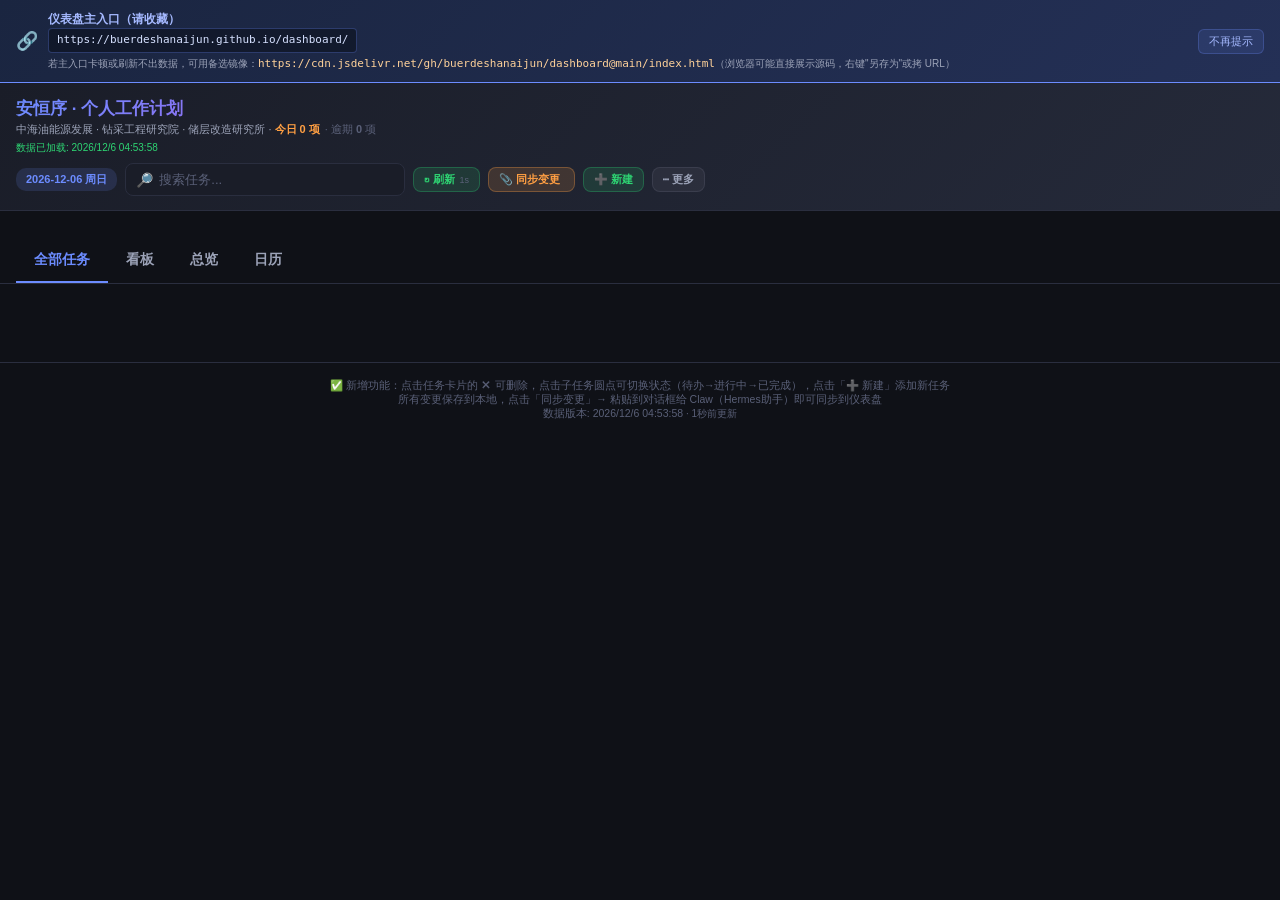
==== index.html @ a1846180 "Dashboard v4: ??????/???/??????????? JSON" ====
<!DOCTYPE html>
<html lang="zh-CN">
<head>
<meta charset="UTF-8">
<meta http-equiv="Cache-Control" content="no-cache, no-store, must-revalidate">
<meta name="viewport" content="width=device-width, initial-scale=1.0, maximum-scale=1.0, user-scalable=no">
<link rel="icon" type="image/svg+xml" href="favicon.svg">
<meta http-equiv="Cache-Control" content="no-cache, no-store, must-revalidate">
<meta http-equiv="Pragma" content="no-cache">
<meta http-equiv="Expires" content="0">
<title>安恒序 · 个人工作计划</title>
<style>
/* Last sync: 2026-09-03 (banner 改友好提示) */

*{margin:0;padding:0;box-sizing:border-box}
body{font-family:-apple-system,BlinkMacSystemFont,"PingFang SC","Microsoft YaHei",sans-serif;background:#0f1117;color:#e8eaf0;min-height:100vh;-webkit-tap-highlight-color:transparent;user-select:none;-webkit-user-select:none}
.hd{background:linear-gradient(135deg,#1a1d28,#252a3a);border-bottom:1px solid #2a2e3f;padding:14px 16px;position:sticky;top:0;z-index:100}
.hd h1{font-size:17px;font-weight:700;background:linear-gradient(135deg,#6c8cff,#a55eea);-webkit-background-clip:text;-webkit-text-fill-color:transparent;background-clip:text}
.hd .sub{font-size:11px;color:#9ca3b8;margin-top:2px}
.hd-badges{display:flex;gap:8px;flex-wrap:wrap;margin-top:8px;align-items:center}
.dbadge{display:inline-block;background:rgba(108,140,255,.15);color:#6c8cff;padding:4px 10px;border-radius:10px;font-size:11px;font-weight:600}
.refresh-btn{display:inline-flex;align-items:center;gap:4px;background:rgba(46,213,115,.13);color:#2ed573;border:1px solid rgba(46,213,115,.28);border-radius:8px;padding:4px 10px;font-size:11px;font-weight:600;cursor:pointer}
.refresh-btn:active{background:rgba(46,213,115,.25)}
.sync-export-btn{display:inline-flex;align-items:center;gap:4px;background:rgba(255,159,67,.15);color:#ff9f43;border:1px solid rgba(255,159,67,.3);border-radius:8px;padding:4px 10px;font-size:11px;font-weight:600;cursor:pointer}
.sync-export-btn:active{background:rgba(255,159,67,.25)}
.sync-export-btn.has-changes{background:rgba(255,77,106,.18);color:#ff4d6a;border-color:rgba(255,77,106,.3);animation:pulse 2s infinite}
.sync-clear-btn{display:inline-flex;align-items:center;gap:4px;background:rgba(120,120,140,.12);color:#9ca3b8;border:1px solid rgba(120,120,140,.2);border-radius:8px;padding:4px 10px;font-size:11px;font-weight:600;cursor:pointer}
.sync-clear-btn:active{background:rgba(120,120,140,.25)}
@keyframes pulse{0%,100%{box-shadow:0 0 0 0 rgba(255,77,106,.4)}50%{box-shadow:0 0 0 6px rgba(255,77,106,0)}}
.stats{display:grid;grid-template-columns:repeat(4,1fr);gap:8px;padding:10px 16px}
.sc{background:#1a1d28;border-radius:10px;padding:10px;border:1px solid #2a2e3f;text-align:center}
.sc .n{font-size:22px;font-weight:800}
.sc .l{font-size:9px;color:#9ca3b8;margin-top:2px;letter-spacing:1px}
.stats-aux{display:grid;grid-template-columns:repeat(3,1fr);gap:8px;padding:0 16px 8px}
.sa-cell{background:#1a1d28;border-radius:10px;padding:8px 6px;border:1px solid #2a2e3f;text-align:center;transition:all .15s}
.sa-cell:hover{border-color:#6c8cff;background:#252a3a}
.sa-cell.active{background:rgba(108,140,255,.15);border-color:#6c8cff}
.sa-num{font-size:18px;font-weight:800;color:#6c8cff;line-height:1.2}
.sa-lab{font-size:9px;color:#9ca3b8;margin-top:2px;letter-spacing:.5px}
.sa-cell.overdue{border-color:rgba(255,77,106,.4)}
.sa-cell.overdue .sa-num{color:#ff4d6a}
.sa-cell.overdue.has-overdue{background:rgba(255,77,106,.08);animation:pulse 2s infinite}
.tabs{display:flex;border-bottom:1px solid #2a2e3f;padding:0 16px}
.tab{padding:12px 18px;font-size:14px;font-weight:600;color:#9ca3b8;cursor:pointer;border-bottom:2px solid transparent;white-space:nowrap;-webkit-tap-highlight-color:rgba(108,140,255,.2)}
.tab.on{color:#6c8cff;border-bottom-color:#6c8cff}
.vw{display:none;padding:10px 16px 40px}
.vw.on{display:block}
.fbar{display:flex;gap:6px;flex-wrap:wrap;margin-bottom:12px}
.fb{padding:5px 12px;border-radius:14px;font-size:11px;font-weight:600;background:#1a1d28;border:1px solid #2a2e3f;color:#9ca3b8;cursor:pointer;-webkit-tap-highlight-color:rgba(108,140,255,.2)}
.fb.on{background:rgba(108,140,255,.2);border-color:#6c8cff;color:#6c8cff}
.kb{display:grid;grid-template-columns:repeat(3,1fr);gap:10px}
.kc{background:rgba(26,29,40,.7);border-radius:10px;padding:10px;min-height:120px}
.kc h3{font-size:11px;font-weight:700;letter-spacing:1px;margin-bottom:8px;padding-bottom:6px;border-bottom:2px solid #2a2e3f}
.kc.td h3{color:#ff9f43;border-color:#ff9f43}
.kc.wt h3{color:#778ca3;border-color:#778ca3}
.kc.dn h3{color:#2ed573;border-color:#2ed573}
.tc{background:#1a1d28;border-radius:8px;padding:11px;margin-bottom:7px;border:1px solid #2a2e3f;cursor:pointer;position:relative;transition:background .15s}
.tc:active{background:#252838}
.tc.dragging{opacity:.4;transform:scale(.98)}
.tc.drag-over-top{border-top:2px solid #6c8cff !important}
.tc.drag-over-bottom{border-bottom:2px solid #6c8cff !important}
.tc[draggable="true"]{cursor:grab}
.tc[draggable="true"]:active{cursor:grabbing}
.tc.done{opacity:.55}
.tc.done .tt{text-decoration:line-through;color:#778ca3}
.tc.local-mod{border-color:rgba(255,159,67,.5);box-shadow:inset 0 0 0 1px rgba(255,159,67,.15)}
.tc-toggle{position:absolute;top:10px;right:10px;width:28px;height:28px;border-radius:50%;border:2px solid #3a3f55;background:transparent;cursor:pointer;display:flex;align-items:center;justify-content:center;transition:all .2s;z-index:5;font-size:14px;color:transparent;padding:0;line-height:1}
.tc-toggle:hover,.tc-toggle:active{transform:scale(1.12);border-color:#2ed573}
.tc-toggle.checked{background:#2ed573;border-color:#2ed573;color:#0f1117;font-weight:700}
.tc-toggle.checked:hover,.tc-toggle.checked:active{background:#ff4d6a;border-color:#ff4d6a;color:#fff}
.tc.done .tc-toggle.checked{background:rgba(46,213,115,.5);border-color:rgba(46,213,115,.5)}
.tt{font-size:13px;font-weight:600;margin-bottom:4px;line-height:1.35;padding-right:34px}
.td2{font-size:10.5px;color:#9ca3b8;line-height:1.4;margin-bottom:6px;overflow:hidden;text-overflow:ellipsis;display:-webkit-box;-webkit-line-clamp:3;-webkit-box-orient:vertical;word-break:break-word}
.td2.trunc{max-height:2.8em;position:relative}
.td2.trunc::after{content:'';position:absolute;bottom:0;right:0;width:50px;height:1.2em;background:linear-gradient(to right,transparent,#1a1d28)}
.tc:hover .td2.trunc::after{background:linear-gradient(to right,transparent,#252838)}
.tc:hover .td2.trunc{-webkit-line-clamp:unset;max-height:none}
.td2 .ds-bullet{display:block;padding-left:12px;position:relative;margin-top:1px}
.td2 .ds-bullet::before{content:'•';position:absolute;left:0;color:#6c8cff}
.mg{display:flex;gap:4px;flex-wrap:wrap;align-items:center}
.bg{display:inline-block;padding:2px 7px;border-radius:4px;font-size:9.5px;font-weight:600}
.bu{background:rgba(255,77,106,.18);color:#ff4d6a}
.bh{background:rgba(255,159,67,.18);color:#ff9f43}
.bm{background:rgba(255,217,61,.18);color:#ffd93d}
.bl{background:rgba(46,213,115,.18);color:#2ed573}
.bc{background:rgba(108,140,255,.13);color:#6c8cff}
.bp{background:rgba(236,100,166,.18);color:#ec64a6}
.bd{background:rgba(255,255,255,.06);color:#9ca3b8}
.blocal{background:rgba(255,159,67,.2);color:#ff9f43;font-size:9px;padding:1px 5px;border-radius:3px;margin-left:2px}
.pb{width:100%;height:4px;background:#2a2e3f;border-radius:2px;margin-top:6px;overflow:hidden}
.pb .pf{height:100%;border-radius:2px;transition:width .3s}
/* Gantt */
.gantt-wrap{overflow-x:auto;overflow-y:auto;max-height:70vh;margin-top:8px}
.gantt-wrap table{border-collapse:collapse;min-width:800px;width:max-content}
.gantt-wrap th,.gantt-wrap td{padding:5px 4px;font-size:10.5px;border:1px solid #1f2333}
.gantt-wrap th{background:#1a1d28;color:#9ca3b8;font-weight:600;position:sticky;top:0;z-index:5}
.gantt-wrap .g-today{background:rgba(255,77,106,.15)!important;color:#ff4d6a}
.gantt-wrap .g-today::after{content:'▼';font-size:8px;margin-left:2px}
.gantt-bar{border-radius:3px;height:18px;min-width:3px;display:inline-block;position:relative}
.gantt-bar.g-done{background:rgba(46,213,115,.6)}
.gantt-bar.g-progress{background:rgba(255,159,67,.6)}
.gantt-bar.g-wait{background:rgba(120,140,160,.35)}
.gantt-bar.g-urgent{background:rgba(255,77,106,.6)}
.gantt-task-name{max-width:140px;overflow:hidden;text-overflow:ellipsis;white-space:nowrap;font-size:10.5px;color:#e8eaf0;font-weight:600}
.gantt-task-name.done{text-decoration:line-through;color:#778ca3}
/* Weekly Summary */
.ws-grid{display:grid;grid-template-columns:repeat(2,1fr);gap:10px;margin-top:8px}
.ws-card{background:#1a1d28;border-radius:10px;padding:14px;border:1px solid #2a2e3f}
.ws-card h3{font-size:12px;font-weight:700;margin-bottom:10px;padding-bottom:6px;border-bottom:2px solid #2a2e3f;display:flex;align-items:center;gap:6px}
.ws-card .ws-icon{font-size:16px}
.ws-card.done h3{color:#2ed573;border-color:#2ed573}
.ws-card.todo h3{color:#ff9f43;border-color:#ff9f43}
.ws-card.wait h3{color:#778ca3;border-color:#778ca3}
.ws-card.urgent h3{color:#ff4d6a;border-color:#ff4d6a}
.ws-item{font-size:11px;color:#c4c9d4;padding:5px 0;border-bottom:1px solid #232738;display:flex;align-items:center;gap:6px}
.ws-item:last-child{border-bottom:none}
.ws-dot{width:7px;height:7px;border-radius:50%;flex-shrink:0}
.ws-num{font-size:28px;font-weight:800;float:right}
.ws-stat-group{display:grid;grid-template-columns:repeat(2,1fr);gap:8px;margin-bottom:10px}
.ws-stat{background:#0f1117;border-radius:8px;padding:10px;text-align:center}
.ws-stat .num{font-size:20px;font-weight:800}
.ws-stat .lab{font-size:9px;color:#9ca3b8;margin-top:2px}
/* Calendar */
.cal-header{display:flex;justify-content:space-between;align-items:center;padding:10px 0}
.cal-header button{background:#1a1d28;border:1px solid #2a2e3f;color:#9ca3b8;border-radius:8px;padding:6px 14px;font-size:12px;cursor:pointer}
.cal-header .cal-month{font-size:15px;font-weight:700}
.cal-grid{display:grid;grid-template-columns:repeat(7,1fr);gap:3px;text-align:center}
.cal-dow{padding:6px 0;font-size:10px;font-weight:700;color:#9ca3b8}
.cal-day{background:#1a1d28;border-radius:8px;padding:4px 2px;min-height:56px;cursor:pointer;border:1px solid #2a2e3f;font-size:11px;transition:background .15s;position:relative}
.cal-day:hover{background:#252a3a}
.cal-day.today{border-color:#ff4d6a;background:rgba(255,77,106,.08)}
.cal-day.today .cal-dnum{color:#ff4d6a;font-weight:800}
.cal-day.other{opacity:.35}
.cal-dnum{font-size:11px;font-weight:600;margin-bottom:3px}
.cal-dots{display:flex;gap:2px;flex-wrap:wrap;justify-content:center}
.cal-dot{width:6px;height:6px;border-radius:50%}
.cal-dot.done-bg{background:#2ed573}
.cal-dot.todo-bg{background:#ff9f43}
.cal-dot.wait-bg{background:#778ca3}
.cal-day-pop{display:none;position:absolute;bottom:calc(100% + 6px);left:50%;transform:translateX(-50%);background:#1a1d28;border:1px solid #2a2e3f;border-radius:8px;padding:6px 8px;z-index:50;min-width:150px;max-width:220px;font-size:10px;text-align:left;box-shadow:0 4px 16px rgba(0,0,0,.5);white-space:nowrap;pointer-events:none}
.cal-day:hover .cal-day-pop{display:block}
.cal-day-pop .cp-item{padding:3px 0;border-bottom:1px solid #232738;display:flex;gap:4px;align-items:center}
.cal-day-pop .cp-item:last-child{border-bottom:none}
.cal-day-pop .cp-status{font-size:9px;padding:1px 4px;border-radius:3px;font-weight:600}
.cal-day-pop .cp-status.done-c{color:#2ed573;background:rgba(46,213,115,.15)}
.cal-day-pop .cp-status.todo-c{color:#ff9f43;background:rgba(255,159,67,.15)}
.cal-day-pop .cp-status.wait-c{color:#778ca3;background:rgba(120,140,160,.15)}
.tl{position:relative;padding-left:24px}
.tl::before{content:'';position:absolute;left:8px;top:0;bottom:0;width:2.5px;background:#2a2e3f;border-radius:2px}
.tg{margin-bottom:18px}
.tldate{font-size:13px;font-weight:700;margin-bottom:8px;position:relative}
.tldate::before{content:'';position:absolute;left:-19px;top:50%;width:10px;height:10px;border-radius:50%;background:#6c8cff;transform:translateY(-50%);border:3px solid #0f1117}
.tldate.today::before{background:#ff4d6a;box-shadow:0 0 8px rgba(255,77,106,.5)}
.tldate.today{color:#ff4d6a}
.tldate.past::before{background:#2ed573}
.tldate.past{color:#2ed573}
.mo{display:none;position:fixed;top:0;left:0;right:0;bottom:0;background:rgba(0,0,0,.65);z-index:200;align-items:center;justify-content:center;padding:16px}
.mo.show{display:flex}
.md{background:#1a1d28;border-radius:14px;padding:20px;max-width:440px;width:100%;border:1px solid #2a2e3f;max-height:85vh;overflow-y:auto}
.md h2{font-size:17px;margin-bottom:12px;line-height:1.4}
.fl{margin-bottom:14px}
.fl label{display:block;font-size:10px;color:#9ca3b8;margin-bottom:4px;text-transform:uppercase;letter-spacing:1.5px;font-weight:700}
.fl .vl{font-size:14px;line-height:1.55}
.empty{color:#5a6078;font-size:12px;text-align:center;padding:24px 12px}
.ft{text-align:center;padding:16px;color:#5a6078;font-size:10.5px;border-top:1px solid #2a2e3f;margin-top:16px}
.toast{position:fixed;bottom:24px;left:50%;transform:translateX(-50%) translateY(70px);background:#1a1d28;color:#e8eaf0;padding:10px 24px;border-radius:10px;font-size:14px;font-weight:600;z-index:300;opacity:0;transition:all .3s;white-space:nowrap;border:1px solid #2a2e3f}
.toast.show{transform:translateX(-50%) translateY(0);opacity:1}
.sync-badge{font-size:10px;color:#778ca3;margin-top:4px}
.sync-badge.ok{color:#2ed573}
.sync-badge.err{color:#ff4d6a}
/* Reminder chips in sub line */
.rem-today{color:#ff9f43;font-weight:600}
.rem-overdue{color:#5a6078;margin-left:2px}
.rem-overdue.has-overdue{color:#ff4d6a;font-weight:700;animation:pulse 2s infinite}
.search-wrap{display:flex;align-items:center;gap:6px;background:#1a1d28;border:1px solid #2a2e3f;border-radius:8px;padding:2px 10px;flex:1;min-width:120px;max-width:280px;transition:border-color .2s}
.search-wrap:focus-within{border-color:#6c8cff}
.search-wrap .sicon{color:#5a6078;font-size:14px;pointer-events:none}
.search-wrap input{background:transparent;border:none;color:#e8eaf0;font-size:13px;padding:6px 0;outline:none;width:100%;font-family:inherit}
.search-wrap input::placeholder{color:#5a6078}
.search-clear{display:none;background:none;border:none;color:#5a6078;cursor:pointer;font-size:14px;padding:2px 2px}
.search-clear.show{display:block}
.search-empty{color:#5a6078;font-size:13px;text-align:center;padding:32px 12px}
.notif-badge{position:relative;display:inline-flex;align-items:center;gap:4px;background:rgba(108,140,255,.12);color:#6c8cff;border:1px solid rgba(108,140,255,.25);border-radius:8px;padding:4px 10px;font-size:11px;font-weight:600;cursor:pointer}
.notif-badge.enabled{background:rgba(46,213,115,.13);color:#2ed573;border-color:rgba(46,213,115,.28)}
.notif-badge:active{transform:scale(.95)}
.chart-wrap{background:#1a1d28;border-radius:10px;padding:14px;border:1px solid #2a2e3f;margin-bottom:10px;position:relative;min-height:200px}
.chart-wrap h3{font-size:12px;font-weight:700;margin-bottom:10px;color:#6c8cff}
.loading{text-align:center;padding:60px 20px;color:#9ca3b8;font-size:14px}
@keyframes spin{0%{transform:rotate(0deg)}100%{transform:rotate(360deg)}}
.spinner{display:inline-block;width:24px;height:24px;border:3px solid #2a2e3f;border-top-color:#6c8cff;border-radius:50%;animation:spin .8s linear infinite;margin-bottom:12px}
/* Subtask expand/collapse */
.st-toggle{display:inline-flex;align-items:center;gap:4px;font-size:10px;color:#5a6078;cursor:pointer;padding:3px 8px 3px 4px;border-radius:4px;margin-top:0;background:rgba(120,120,140,.08);border:none;font-family:inherit;transition:all .15s}
.st-toggle:hover{background:rgba(120,120,140,.18);color:#9ca3b8}
.st-toggle .arr{display:inline-block;transition:transform .2s;font-size:8px;margin-right:2px}
.st-toggle.open .arr{transform:rotate(90deg)}
.st-toggle .scnt{font-size:9px;color:#5a6078}
.st-wrap{display:none;margin-top:8px;padding-top:6px;border-top:1px dashed #2a2e3f}
.st-wrap.open{display:block}
.st-item{display:flex;align-items:center;gap:6px;padding:4px 4px;font-size:11px;color:#c4c9d4;border-radius:4px}
.st-item:hover{background:rgba(255,255,255,.03)}
.st-item.done{color:#778ca3;text-decoration:line-through}
.st-dot{width:8px;height:8px;border-radius:50%;flex-shrink:0}
.st-dot.done{background:#2ed573}
.st-dot.progress{background:#ff9f43}
.st-dot.todo{background:#3a3f55;border:1.5px solid #5a6078}
.st-date{font-size:9px;color:#5a6078;margin-left:auto;white-space:nowrap}
.fl label .arr{display:inline-block;transition:transform .2s;margin-right:3px}
@media(max-width:768px){.stats{grid-template-columns:repeat(2,1fr)}.kb{grid-template-columns:1fr}.hd h1{font-size:15px}.md{padding:16px}.kc{min-height:80px}}

/* ===== LIGHT THEME OVERRIDES ===== */
body[data-theme="light"]{background:#f5f6fa;color:#1a1d28}
body[data-theme="light"] .hd{background:linear-gradient(135deg,#ffffff,#f0f2f8);border-bottom-color:#d8dce6}
body[data-theme="light"] .hd .sub{color:#5a6078}
body[data-theme="light"] .hd h1{background:linear-gradient(135deg,#4a6cdf,#7a4ed1);-webkit-background-clip:text;background-clip:text}
body[data-theme="light"] .stats .sc,
body[data-theme="light"] .stats-aux .sa-cell,
body[data-theme="light"] .tc,
body[data-theme="light"] .kc,
body[data-theme="light"] .ov-card,
body[data-theme="light"] .chart-wrap,
body[data-theme="light"] .dbadge{background:#ffffff;border-color:#d8dce6;color:#1a1d28}
body[data-theme="light"] .sc .l,
body[data-theme="light"] .sa-lab{color:#5a6078}
body[data-theme="light"] .tc .tt{color:#1a1d28}
body[data-theme="light"] .tc .td2{color:#5a6078}
body[data-theme="light"] .tc:hover{background:#f0f2f8}
body[data-theme="light"] .tab{color:#5a6078}
body[data-theme="light"] .tab.on{color:#4a6cdf;border-bottom-color:#4a6cdf}
body[data-theme="light"] .fbar .fb{background:#ffffff;border-color:#d8dce6;color:#5a6078}
body[data-theme="light"] .fbar .fb.on{background:rgba(74,108,223,.15);border-color:#4a6cdf;color:#4a6cdf}
body[data-theme="light"] .search-wrap{background:#ffffff;border-color:#d8dce6}
body[data-theme="light"] .search-wrap input{color:#1a1d28}
body[data-theme="light"] .refresh-btn{background:rgba(46,213,115,.1);color:#1d8c4a;border-color:rgba(46,213,115,.4)}
body[data-theme="light"] .sync-export-btn{background:rgba(255,159,67,.15);color:#c47820;border-color:rgba(255,159,67,.4)}
body[data-theme="light"] .add-btn{background:rgba(46,213,115,.18);color:#1d8c4a;border-color:rgba(46,213,115,.5)}
body[data-theme="light"] .more-btn{background:#ffffff;border-color:#d8dce6;color:#5a6078}
body[data-theme="light"] .more-menu{background:#ffffff;border-color:#d8dce6;box-shadow:0 4px 16px rgba(0,0,0,.15)}
body[data-theme="light"] .more-item{color:#1a1d28}
body[data-theme="light"] .more-item:hover{background:rgba(74,108,223,.12);color:#4a6cdf}
body[data-theme="light"] #importTA{background:#ffffff;border-color:#d8dce6;color:#1a1d28}
body[data-theme="light"] .fl input,
body[data-theme="light"] .fl textarea,
body[data-theme="light"] .fl select{background:#ffffff;border-color:#d8dce6;color:#1a1d28}
body[data-theme="light"] .md{background:#ffffff;border-color:#d8dce6;color:#1a1d28}
body[data-theme="light"] .toast{background:#ffffff;border-color:#d8dce6;color:#1a1d28;box-shadow:0 4px 16px rgba(0,0,0,.2)}
body[data-theme="light"] .ft{color:#5a6078;border-top-color:#d8dce6}

/* ===== NEW FEATURES ===== */
.tc.overdue{border-color:rgba(255,77,106,.5)!important;box-shadow:0 0 0 1px rgba(255,77,106,.25),inset 0 0 0 1px rgba(255,77,106,.08)!important}
.tc.overdue .tt::after{content:' ⚠️';font-size:9px;color:#ff4d6a;font-weight:400;margin-left:4px}
.card-update{font-size:9.5px;color:#6c8cff;margin-top:4px;padding:3px 6px;background:rgba(108,140,255,.08);border-radius:4px;display:flex;align-items:center;gap:4px;line-height:1.35}
.ud-tag{font-size:8px;padding:1px 5px;border-radius:3px;font-weight:700;white-space:nowrap;flex-shrink:0}
.ud-tag.plan{background:rgba(108,140,255,.2);color:#6c8cff}
.ud-tag.done{background:rgba(46,213,115,.2);color:#2ed573}
.ud-tag.travel{background:rgba(255,159,67,.2);color:#ff9f43}
.ud-tag.meeting{background:rgba(165,94,234,.2);color:#a55eea}
.ud-tag.lab{background:rgba(0,206,209,.2);color:#00ced1}
.ud-tag.progress{background:rgba(255,217,61,.2);color:#ffd93d}
.ud-tag.cancel{background:rgba(255,77,106,.2);color:#ff4d6a}
.ud-tag.update{background:rgba(120,140,160,.2);color:#9ca3b8}
.card-update .ud-date{color:#9ca3b8;font-size:8.5px;white-space:nowrap;flex-shrink:0}
/* Add task modal */
.add-btn{display:inline-flex;align-items:center;gap:4px;background:rgba(46,213,115,.13);color:#2ed573;border:1px solid rgba(46,213,115,.28);border-radius:8px;padding:4px 10px;font-size:11px;font-weight:600;cursor:pointer}
.add-btn:active{background:rgba(46,213,115,.25)}
/* More menu */
.more-wrap{position:relative}
.more-btn{display:inline-flex;align-items:center;gap:4px;background:rgba(120,120,140,.12);color:#9ca3b8;border:1px solid rgba(120,120,140,.2);border-radius:8px;padding:4px 10px;font-size:11px;font-weight:600;cursor:pointer}
.more-btn:active{background:rgba(120,120,140,.25)}
.more-menu{position:absolute;top:calc(100% + 6px);right:0;background:#1a1d28;border:1px solid #2a2e3f;border-radius:8px;min-width:160px;box-shadow:0 4px 16px rgba(0,0,0,.5);z-index:200;padding:4px 0}
.more-item{padding:8px 14px;font-size:12px;color:#e8eaf0;cursor:pointer;display:flex;align-items:center;gap:6px}
.more-item:hover{background:rgba(108,140,255,.15);color:#6c8cff}
.fl input,.fl textarea,.fl select{width:100%;padding:8px 10px;background:#0f1117;border:1px solid #2a2e3f;border-radius:8px;color:#e8eaf0;font-size:13px;font-family:inherit;outline:none;transition:border-color .2s}
.fl input:focus,.fl textarea:focus,.fl select:focus{border-color:#6c8cff}
.fl textarea{resize:vertical;min-height:60px}
.fl select option{background:#1a1d28;color:#e8eaf0}
.fl .form-row{display:flex;gap:10px;flex-wrap:wrap}
.fl .form-row > div{flex:1;min-width:100px}
.form-actions{display:flex;gap:10px;margin-top:16px}
.form-actions button{flex:1;padding:10px;border-radius:8px;font-size:13px;font-weight:700;cursor:pointer;border:none;font-family:inherit}
.form-actions .btn-primary{background:#2ed573;color:#0f1117}
.form-actions .btn-cancel{background:#3a3f55;color:#9ca3b8}
.form-actions .btn-primary:active{background:#26b863}
/* Delete button on cards */
.tc-del{position:absolute;top:10px;right:42px;width:24px;height:24px;border-radius:50%;background:transparent;border:none;color:#5a6078;cursor:pointer;font-size:12px;display:flex;align-items:center;justify-content:center;transition:all .15s;z-index:5;line-height:1;padding:0;opacity:0}
.tc:hover .tc-del{opacity:1}
.tc-del:hover{background:rgba(255,77,106,.2);color:#ff4d6a}
/* Subtask clickable */
.st-item{cursor:pointer}
.st-item:active{background:rgba(255,255,255,.06)!important}
.card-ts{font-size:8.5px;color:#5a6078;margin-top:3px;text-align:right}
.hl{background:rgba(255,217,61,.35);color:#ffd93d;border-radius:2px;padding:0 1px}
.ov-grid{display:grid;grid-template-columns:repeat(2,1fr);gap:10px;margin-top:8px}
.ov-card{background:#1a1d28;border-radius:10px;padding:14px;border:1px solid #2a2e3f}
.ov-card h3{font-size:13px;font-weight:700;margin-bottom:8px;color:#e8eaf0;display:flex;align-items:center;gap:6px}
.ov-card .ov-num{font-size:24px;font-weight:800}
.ov-card .ov-progress{height:6px;background:#2a2e3f;border-radius:3px;margin:6px 0;overflow:hidden}
.ov-card .ov-progress .ov-bar{height:100%;border-radius:3px;transition:width .5s}
.ov-stat-row{display:flex;justify-content:space-between;padding:3px 0;font-size:11px;color:#c4c9d4}
.ov-stat-row .ov-label{color:#9ca3b8}
/* Tree view */
#treeBox{background:#151720;border-radius:10px;margin-top:4px;padding:10px 4px;overflow:auto;max-height:75vh}
.tn-cat{margin-bottom:8px;border:1px solid #2a2e3f;border-radius:8px;overflow:hidden}
.tn-cat-h{padding:8px 10px;background:#1a1d28;cursor:pointer;display:flex;align-items:center;gap:6px;font-size:13px;font-weight:600;border-bottom:1px solid #2a2e3f;user-select:none}
.tn-cat-h:hover{background:#1f2333}
.tn-arr{font-size:8px;transition:transform .2s;color:#6c8cff}
.tn-arr.tn-open{transform:rotate(0deg)}
.tn-stat{font-size:10px;color:#9ca3b8;font-weight:400;margin-left:auto}
.tn-bar{width:60px;height:4px;background:#2a2e3f;border-radius:2px;overflow:hidden;margin-left:6px}
.tn-fill{height:100%;border-radius:2px;display:block}
.tn-body{padding:4px 8px 8px}
.tn-grp{margin-bottom:6px}
.tn-grp-h{font-size:11px;font-weight:700;color:#6c8cff;padding:5px 4px;display:flex;align-items:center;gap:4px}
.tn-grp-cnt{font-size:9px;color:#5a6078;font-weight:400;background:rgba(108,140,255,.1);padding:1px 6px;border-radius:6px}
.tn-task{padding:5px 8px;display:flex;align-items:center;gap:6px;border-radius:6px;cursor:pointer;font-size:12px;transition:background .1s;border:1px solid transparent;margin-bottom:2px}
.tn-task:hover{background:rgba(108,140,255,.08);border-color:rgba(108,140,255,.2)}
.tn-task.tn-done{opacity:.5}
.tn-task.tn-overdue{border-color:rgba(255,77,106,.3)!important;background:rgba(255,77,106,.05)}
.tn-task.tn-local{border-color:rgba(255,159,67,.3)}
.tn-sicon{font-size:12px;flex-shrink:0}
.tn-picon{font-size:10px;flex-shrink:0}
.tn-name{flex:1;overflow:hidden;text-overflow:ellipsis;white-space:nowrap}
.tn-pg{font-size:10px;color:#5a6078;flex-shrink:0}
.tn-st{padding:2px 8px 2px 28px;display:flex;align-items:center;gap:6px;font-size:11px;color:#9ca3b8}
.tn-st.tn-done{color:#5a6078;text-decoration:line-through}
.tn-upd{font-size:9px;color:#5a6078;padding:2px 8px 2px 28px}

.batch-btn.cancel{background:rgba(120,120,140,.12);color:#9ca3b8}
.tc-select{position:absolute;top:8px;left:8px;width:18px;height:18px;border-radius:4px;border:2px solid #3a3f55;background:transparent;cursor:pointer;z-index:6;display:none;align-items:center;justify-content:center;font-size:11px;color:transparent;transition:all .15s}
.batch-bar{display:none;align-items:center;gap:8px;padding:6px 12px;background:rgba(108,140,255,.1);border:1px solid rgba(108,140,255,.2);border-radius:8px;margin-bottom:8px}
.batch-bar.show{display:flex;flex-wrap:wrap}
.batch-bar .batch-count{font-size:12px;font-weight:600;color:#6c8cff}
.batch-btn{padding:4px 12px;border-radius:6px;font-size:11px;font-weight:600;cursor:pointer;border:none;font-family:inherit;transition:all .15s}
.batch-btn.done{background:rgba(46,213,115,.18);color:#2ed573}
.batch-btn.del{background:rgba(255,77,106,.18);color:#ff4d6a}
.batch-btn.cancel{background:rgba(120,120,140,.12);color:#9ca3b8}
.tc-select{position:absolute;top:8px;left:8px;width:18px;height:18px;border-radius:4px;border:2px solid #3a3f55;background:transparent;cursor:pointer;z-index:6;display:none;align-items:center;justify-content:center;font-size:11px;color:transparent;transition:all .15s}
.tc-select.checked{background:#6c8cff;border-color:#6c8cff;color:#fff}
body.batch-mode .tc-select{display:flex}
body.batch-mode .tc{position:relative;padding-left:32px}
body.batch-mode .tc-toggle{right:6px}
body.batch-mode .tt{padding-right:30px}
@media(max-width:768px){.ov-grid{grid-template-columns:1fr}}
@media(max-width:480px){.stats{grid-template-columns:repeat(2,1fr)}.kb{grid-template-columns:1fr}.stats-aux{grid-template-columns:repeat(3,1fr)}.sa-num{font-size:15px}}

/* === 入口信息 banner (2026-09-03) === */
.entry-banner{background:linear-gradient(135deg,#1a2540,#243056);border-bottom:1px solid #6c8cff;padding:10px 16px;display:flex;align-items:center;gap:10px;flex-wrap:wrap;font-size:12px}
.entry-banner.hidden{display:none}
.entry-banner .eb-icon{font-size:18px;line-height:1;flex-shrink:0}
.entry-banner .eb-text{flex:1;min-width:240px;color:#cdd6f4;line-height:1.5}
.entry-banner .eb-text b{color:#a5b9ff;font-weight:700}
.entry-banner .eb-text code{background:rgba(0,0,0,.35);color:#d6e1ff;padding:3px 8px;border-radius:4px;font-family:ui-monospace,"Cascadia Code","Consolas",monospace;font-size:11px;display:inline-block;word-break:break-all;cursor:pointer;border:1px solid rgba(108,140,255,.3)}
.entry-banner .eb-text code:hover{background:rgba(108,140,255,.18);border-color:#6c8cff}
.entry-banner .eb-text code:active{background:rgba(108,140,255,.3)}
.entry-banner .eb-text .eb-hint{font-size:10px;color:#9ca3b8;margin-top:3px;display:block}
.entry-banner .eb-close{background:rgba(108,140,255,.12);border:1px solid rgba(108,140,255,.25);color:#a5b9ff;border-radius:6px;padding:4px 10px;font-size:11px;cursor:pointer;flex-shrink:0}
.entry-banner .eb-close:hover{background:rgba(108,140,255,.22)}
.entry-banner .eb-toast{font-size:10px;color:#2ed573;margin-left:6px;opacity:0;transition:opacity .3s}
.entry-banner .eb-toast.show{opacity:1}
</style>
</head>
<body>

<div class="entry-banner" id="entryBanner">
  <span class="eb-icon">🔗</span>
  <div class="eb-text">
    <b>仪表盘主入口（请收藏）</b>
    <br><code id="entryUrl" onclick="copyEntryUrl()">https://buerdeshanaijun.github.io/dashboard/</code>
    <span class="eb-toast" id="entryToast">已复制 ✓</span>
    <span class="eb-hint">若主入口卡顿或刷新不出数据，可用备选镜像：<code style="background:transparent;border:0;padding:0;color:#ffd29a;cursor:pointer" onclick="copyAltUrl()">https://cdn.jsdelivr.net/gh/buerdeshanaijun/dashboard@main/index.html</code>（浏览器可能直接展示源码，右键"另存为"或拷 URL）</span>
  </div>
  <button class="eb-close" onclick="closeEntryBanner()">不再提示</button>
</div>

<div class="hd">
  <div style="display:flex;justify-content:space-between;align-items:start">
    <div>
      <h1>安恒序 &middot; 个人工作计划</h1>
      <div class="sub">中海油能源发展 &middot; 钻采工程研究院 &middot; 储层改造研究所 &middot; <span class="rem-today">今日 <b id="remToday">0</b> 项</span><span class="rem-overdue" id="remOverdueWrap"> &middot; 逾期 <b id="remOverdue">0</b> 项</span></div>
      <div class="sync-badge" id="syncStatus">加载中...</div>
    </div>
  </div>
  <div class="hd-badges">
    <span class="dbadge" id="todayBadge"></span>
    <div class="search-wrap">
      <span class="sicon">&#128270;</span>
      <input type="text" id="searchInput" placeholder="搜索任务..." oninput="onSearch(this.value)" autocomplete="off">
      <button class="search-clear" id="searchClear" onclick="clearSearch()">&#10005;</button>
    </div>
    <span class="refresh-btn" onclick="refreshData()">&#8635; 刷新 <span id="refreshTimer" style="font-size:9px;color:#5a6078;font-weight:400"></span></span>
    <span class="sync-export-btn" id="syncBtn" onclick="exportChanges()" title="导出本地修改，粘贴给Claw同步">&#128206; 同步变更 <span id="syncCount"></span></span>
    <span class="add-btn" onclick="showAddTaskMo()">&#10133; 新建</span>
    <div class="more-wrap">
      <span class="more-btn" id="moreBtn" onclick="toggleMoreMenu()">&#8943; 更多</span>
      <div class="more-menu" id="moreMenu" style="display:none">
        <div class="more-item" onclick="toggleTheme()">&#127769; 切换主题</div>
        <div class="more-item" id="clearBtn2" onclick="clearLocalChanges()" style="display:none">&#10005; 清除本地修改</div>
        <div class="more-item" onclick="toggleBatchMode()">&#128203; 批量操作</div>
        <div class="more-item" onclick="requestNotify()">&#128276; 开启通知</div>
        <div class="more-item" onclick="exportCSV()">&#128229; 导出 CSV</div>
        <div class="more-item" onclick="importJSONPrompt()">&#128228; 导入 JSON 同步</div>
        <div class="more-item" onclick="showReport('week')">&#128202; 周报</div>
        <div class="more-item" onclick="showReport('month')">&#128202; 月报</div>
      </div>
    </div>
  </div>
</div>

<div class="stats" id="stats"></div>
<div class="stats-aux" id="statsAux"></div>

<div class="tabs" id="tabsBar">
  <div class="tab on" onclick="switchTab('all',this)">全部任务</div>
  <div class="tab" onclick="switchTab('kanban',this)">看板</div>
  <div class="tab" onclick="switchTab('overview',this)">总览</div>
  <div class="tab" onclick="switchTab('calendar',this)">日历</div>
</div>

<div id="loadingArea" style="padding:40px 16px;text-align:center">
  <div class="spinner"></div>
  <div style="color:#9ca3b8;font-size:13px">正在加载数据...</div>
</div>

<div class="vw" id="v-kanban" style="display:none">
  <div class="fbar" id="fk"></div>
  <div class="batch-bar" id="batchBar">
    <span class="batch-count" id="batchCount">已选 0 项</span>
    <button class="batch-btn done" onclick="batchMarkDone()">标记完成</button>
    <button class="batch-btn del" onclick="batchMarkDelete()">删除</button>
    <button class="batch-btn cancel" onclick="toggleBatchMode()">退出批量</button>
  </div>
  <div class="kb">
    <div class="kc td"><h3>待办</h3><div id="kb-todo"></div></div>
    <div class="kc wt"><h3>等待中</h3><div id="kb-wait"></div></div>
    <div class="kc dn" id="kb-done-col" style="cursor:pointer" onclick="switchTabByName('done')"><h3>已完成</h3><div id="kb-done-summary"></div></div>
  </div>
</div>

<div class="vw" id="v-timeline" style="display:none">
  <div class="fbar" id="ft"></div>
  <div class="tl" id="tlbox"></div>
</div>

<div class="vw" id="v-all" style="display:none">
  <div class="fbar" id="fa"></div>
  <div id="allbox"></div>
</div>

<div class="vw" id="v-gantt" style="display:none">
  <div class="fbar" id="fg"></div>
  <div id="ganttBox" style="padding:0 4px"></div>
</div>

<div class="vw" id="v-weekly" style="display:none">
  <div id="weeklyBox" style="padding:0 4px"></div>
</div>

<div class="vw" id="v-calendar" style="display:none">
  <div id="calBox" style="padding:0 4px"></div>
</div>
<div class="vw" id="v-tree" style="display:none">
  <div id="treeBox"></div>
</div>
<div class="mo" id="treeEditMo" onclick="if(event.target===this)closeTreeEdit()"><div class="md" id="treeEditMd" onclick="event.stopPropagation()">
  <h2 id="treeEditTitle">编辑任务</h2>
  <div class="fl"><div class="form-row">
    <div><label>分组</label><select id="te-g"></select></div>
    <div><label>优先级</label><select id="te-p"><option value="紧急">紧急</option><option value="高">高</option><option value="中" selected>中</option><option value="低">低</option></select></div>
    <div><label>状态</label><select id="te-s"><option value="待办">待办</option><option value="进行中">进行中</option><option value="等待">等待</option><option value="已完成">已完成</option></select></div>
  </div></div>
  <div class="form-actions">
    <button class="btn-primary" id="treeEditSaveBtn" onclick="treeEditSave()">✓ 确认修改</button>
    <button class="btn-cancel" onclick="closeTreeEdit()">取消</button>
  </div>
</div></div>


<div class="vw" id="v-overview" style="display:none">
  <div id="overviewBox" style="padding:0 4px"></div>
</div>

<div class="vw" id="v-done" style="display:none">
  <div class="fbar" id="fd"></div>
  <div style="display:flex;justify-content:space-between;align-items:center;margin-bottom:10px">
    <div style="font-size:12px;color:#9ca3b8" id="doneStats"></div>
    <div style="display:flex;gap:6px">
      <span class="fb on" id="doneSortDate" onclick="sortDone('date')" style="font-size:10px">按日期 &#9660;</span>
      <span class="fb" id="doneSortCat" onclick="sortDone('cat')" style="font-size:10px">按类别</span>
    </div>
  </div>
  <div id="donebox"></div>
</div>

<div class="mo" id="detailMo" onclick="if(event.target===this)closeMo()"><div class="md" id="detailMd" onclick="event.stopPropagation()"></div></div>
<div class="mo" id="addTaskMo" onclick="if(event.target===this)closeAddMo()"><div class="md" id="addTaskMd" onclick="event.stopPropagation()">
  <h2>&#10133; 新建任务</h2>
  <div class="fl"><label>任务标题 *</label><input type="text" id="at-title" placeholder="输入任务名称" autocomplete="off"></div>
  <div class="fl"><label>详细描述</label><textarea id="at-ds" placeholder="输入任务描述"></textarea></div>
  <div class="fl"><div class="form-row">
    <div><label>优先级</label><select id="at-p"><option value="高">高</option><option value="中" selected>中</option><option value="低">低</option><option value="紧急">紧急</option></select></div>
    <div><label>状态</label><select id="at-s"><option value="待办" selected>待办</option><option value="进行中">进行中</option></select></div>
    <div><label>截止日期</label><input type="date" id="at-d"></div>
  </div></div>
  <div class="fl"><div class="form-row">
    <div><label>分组</label><select id="at-g"><option value="">无</option></select></div>
    <div><label>类别</label><select id="at-c"><option value="">选择类别</option></select></div>
  </div></div>
  <div class="form-actions">
    <button class="btn-primary" onclick="submitAddTask()">&#10133; 创建</button>
    <button class="btn-cancel" onclick="closeAddMo()">取消</button>
  </div>
</div></div>
<div class="toast" id="toast"></div>

<div class="ft">
  ✅ 新增功能：点击任务卡片的 ✕ 可删除，点击子任务圆点可切换状态（待办→进行中→已完成），点击「➕ 新建」添加新任务<br>
  所有变更保存到本地，点击「同步变更」→ 粘贴到对话框给 Claw（Hermes助手）即可同步到仪表盘<br>
  <span id="updateTime"></span> <span id="deployStatus" style="font-size:10px;color:#5a6078"></span> <span id="dataAge" style="font-size:10px;color:#5a6078"></span>
</div>

<div class="mo" id="importMo" onclick="if(event.target===this)document.getElementById('importMo').classList.remove('show')"><div class="md" onclick="event.stopPropagation()" style="max-width:520px">
  <h2>&#128229; 导入 JSON 同步</h2>
  <div class="fl"><label>粘贴 Claw 同步的 JSON（支持 {changes, newTasks} 或纯数组格式）</label>
    <textarea id="importTA" style="min-height:200px;font-family:Menlo,Consolas,monospace;font-size:11px" placeholder='{"changes":{"123":{"s":"已完成","pg":100}},"newTasks":[]}'></textarea>
  </div>
  <div class="form-actions">
    <button class="btn-primary" onclick="importJSONExec()">&#128229; 导入</button>
    <button class="btn-cancel" onclick="document.getElementById('importMo').classList.remove('show')">取消</button>
  </div>
</div></div>

<div class="mo" id="reportMo" onclick="if(event.target===this)document.getElementById('reportMo').classList.remove('show')"><div class="md" id="reportContent" onclick="event.stopPropagation()" style="max-width:640px;max-height:80vh;overflow-y:auto">
</div></div>

<script>
/* Last sync: 2026-09-03 (banner 改友好提示) */

// ===== ENTRY BANNER =====
(function(){
  try {
    if (localStorage.getItem('entryBannerDismissed_2026_09_03_v2') === '1') {
      var el = document.getElementById('entryBanner');
      if (el) el.classList.add('hidden');
    }
  } catch(e){}
})();
function closeEntryBanner(){
  try { localStorage.setItem('entryBannerDismissed_2026_09_03_v2','1'); } catch(e){}
  var el = document.getElementById('entryBanner');
  if (el) el.classList.add('hidden');
}
function copyEntryUrl(){
  var url = document.getElementById('entryUrl');
  if (!url) return;
  copyText(url.textContent.trim());
}
function copyAltUrl(){
  copyText('https://cdn.jsdelivr.net/gh/buerdeshanaijun/dashboard@main/index.html');
}
function copyText(text){
  var done = function(){
    var t = document.getElementById('entryToast');
    if (t){ t.classList.add('show'); setTimeout(function(){t.classList.remove('show')}, 1500); }
  };
  if (navigator.clipboard && navigator.clipboard.writeText) {
    navigator.clipboard.writeText(text).then(done, function(){
      var ta = document.createElement('textarea'); ta.value = text; document.body.appendChild(ta);
      ta.select(); try { document.execCommand('copy'); } catch(e){} document.body.removeChild(ta); done();
    });
  } else {
    var ta = document.createElement('textarea'); ta.value = text; document.body.appendChild(ta);
    ta.select(); try { document.execCommand('copy'); } catch(e){} document.body.removeChild(ta); done();
  }
}

// ===== GLOBALS =====
var TASKS = [];
var filterCat = "全部";
var searchQuery = "";
var tagFilter = ""; // empty = all
var whoFilter = ""; // empty = all
var TODAY = "";
var DATA_VERSION = "";

// Set today's date
(function(){
  var now = new Date();
  var y = now.getFullYear();
  var m = String(now.getMonth()+1).padStart(2,'0');
  var d = String(now.getDate()).padStart(2,'0');
  TODAY = y+"-"+m+"-"+d;
  var days = ["周日","周一","周二","周三","周四","周五","周六"];
  document.getElementById("todayBadge").textContent = TODAY + " " + days[now.getDay()];
})();

// ===== LOCAL STORAGE CHANGE TRACKING =====
var LS_KEY = "dashboard_changes_v2";

function loadLocalChanges() {
  try {
    var raw = localStorage.getItem(LS_KEY);
    return raw ? JSON.parse(raw) : {};
  } catch(e) { return {}; }
}

function saveLocalChanges(changes) {
  try { localStorage.setItem(LS_KEY, JSON.stringify(changes)); } catch(e) {}
}

function getMergedTasks() {
  var base = TASKS;
  var changes = loadLocalChanges();

  // 1. Load new tasks
  var newTasks = loadNewTasks();

  // 2. Merge status changes and filter deleted
  var merged = [];
  for (var i = 0; i < base.length; i++) {
    var task = {id:base[i].id, t:base[i].t, c:base[i].c, p:base[i].p, s:base[i].s, d:base[i].d, ds:base[i].ds, pg:base[i].pg, st:base[i].st, g:base[i].g, updates:base[i].updates};
    var cid = String(task.id);
    // Skip deleted
    if (changes[cid] && changes[cid]._deleted) continue;
    if (changes[cid]) {
      var ch = changes[cid];
      if (ch.s) task.s = ch.s;
      if (ch.pg !== undefined) task.pg = ch.pg;
      if (ch._group !== undefined) task.g = ch._group;
      if (ch._priority !== undefined) task.p = ch._priority;
      // Apply subtask changes
      if (ch.st) task.st = ch.st;
      task._local = true;
    }
    merged.push(task);
  }

  // 3. Add new tasks
  for (var ni = 0; ni < newTasks.length; ni++) {
    var nt = newTasks[ni];
    nt._local = true;
    merged.push(nt);
  }

  return merged;
}

function getUnsyncedCount() {
  return Object.keys(loadLocalChanges()).length;
}

function updateSyncUI() {
  var count = getUnsyncedCount();
  var btn = document.getElementById("syncBtn");
  var cntEl = document.getElementById("syncCount");
  var clrBtn = document.getElementById("clearBtn");

  if (count > 0) {
    cntEl.textContent = "(" + count + ")";
    btn.classList.add("has-changes");
    clrBtn.style.display = "inline-flex";
  } else {
    cntEl.textContent = "";
    btn.classList.remove("has-changes");
    clrBtn.style.display = "none";
  }
}

function toggleComplete(taskId) {
  var changes = loadLocalChanges();
  var cid = String(taskId);
  var task = null;
  for (var i = 0; i < TASKS.length; i++) {
    if (TASKS[i].id === taskId) { task = TASKS[i]; break; }
  }
  if (!task) return;

  // Check current effective state (including any existing local changes)
  var curTask = getMergedTasks().find(function(t){ return t.id === taskId; });
  if (!curTask) return;

  if (curTask.s === "已完成") {
    // Revert to "待办"
    changes[cid] = { s: "待办", pg: 0 };
    showToast("已恢复为待办: " + task.t.substring(0,14)+"...");
  } else {
    // Mark as completed
    changes[cid] = { s: "已完成", pg: 100 };
    showToast("已完成: " + task.t.substring(0,14)+"...");
  }

  saveLocalChanges(changes);
  updateSyncUI();
  doRender();
}

function exportChanges() {
  var changes = loadLocalChanges();
  var newTasks = loadNewTasks();
  var statusCount = 0, delCount = 0, subCount = 0;

  // Count change types
  for (var key in changes) {
    var ch = changes[key];
    if (ch._deleted) delCount++;
    else if (ch.st) subCount++;
    else statusCount++;
  }
  var addCount = newTasks.length;
  var total = statusCount + delCount + subCount + addCount;

  if (total === 0) {
    showToast("没有待同步的变更");
    return;
  }

  var merged = getMergedTasks();
  var summary = [];
  var ids = Object.keys(changes);

  // Status changes
  for (var i = 0; i < ids.length; i++) {
    var ch = changes[ids[i]];
    if (ch._deleted || ch.st) continue;
    var tid = parseInt(ids[i]);
    var t = null;
    for (var j = 0; j < merged.length; j++) {
      if (merged[j].id === tid) { t = merged[j]; break; }
    }
    if (t) summary.push("- ID " + ids[i] + ": " + t.t + " → " + ch.s);
  }

  // Subtask changes
  for (var i = 0; i < ids.length; i++) {
    var ch = changes[ids[i]];
    if (!ch.st) continue;
    var tid = parseInt(ids[i]);
    for (var j = 0; j < merged.length; j++) {
      if (merged[j].id === tid) {
        summary.push("- ID " + ids[i] + " " + merged[j].t + " 子任务更新:");
        for (var si = 0; si < ch.st.length; si++) {
          var st = ch.st[si];
          var origSt = null;
          if (TASKS[j] && TASKS[j].st) origSt = TASKS[j].st[si];
          if (!origSt || origSt.s !== st.s) {
            summary.push("   - " + st.t + " → " + st.s);
          }
        }
        break;
      }
    }
  }

  // Deleted
  for (var i = 0; i < ids.length; i++) {
    var ch = changes[ids[i]];
    if (!ch._deleted) continue;
    var tid = parseInt(ids[i]);
    for (var j = 0; j < TASKS.length; j++) {
      if (TASKS[j].id === tid) {
        summary.push("- ID " + ids[i] + ": " + TASKS[j].t + " [已删除]");
        break;
      }
    }
  }

  // New tasks
  for (var ni = 0; ni < newTasks.length; ni++) {
    var nt = newTasks[ni];
    summary.push("- [新] ID " + nt.id + ": " + nt.t + " (" + nt.s + ", " + nt.p + ")");
  }

  var exportText = "=== 仪表盘同步 ===\n\n" + summary.join("\n") +
    "\n\n---JSON---\n" + JSON.stringify({changes: changes, newTasks: newTasks}, null, 2);

  // Try clipboard
  if (navigator.clipboard && navigator.clipboard.writeText) {
    navigator.clipboard.writeText(exportText).then(function() {
      showToast("已复制 " + total + " 条变更到剪贴板！粘贴到对话框给我即可同步");
    }).catch(function() {
      promptCopy(exportText, total);
    });
  } else {
    promptCopy(exportText, total);
  }
}

function promptCopy(text, count) {
  var ta = document.createElement("textarea");
  ta.value = text;
  ta.style.position = "fixed";
  ta.style.left = "-9999px";
  document.body.appendChild(ta);
  ta.select();
  try {
    document.execCommand("copy");
    showToast("已复制 " + count + " 条变更，粘贴给Claw即可同步!");
  } catch(e) {
    showToast("复制失败，请手动选择下方文本:");
    alert(text);
  }
  document.body.removeChild(ta);
}

function clearLocalChanges() {
  if (confirm("确定清除所有本地未同步的变更吗？这将恢复到服务器数据状态。")) {
    saveLocalChanges({});
    updateSyncUI();
    doRender();
    showToast("本地变更已清除");
  }
}

// ===== SEARCH =====
function onSearch(val) {
  searchQuery = val.trim();
  var clearBtn = document.getElementById("searchClear");
  if (searchQuery !== "") {
    clearBtn.classList.add("show");
  } else {
    clearBtn.classList.remove("show");
  }
  doRender();
}

function clearSearch() {
  document.getElementById("searchInput").value = "";
  searchQuery = "";
  document.getElementById("searchClear").classList.remove("show");
  doRender();
}

// ===== CSV EXPORT =====
function exportCSV() {
  var data = getMergedTasks();
  if (data.length === 0) { showToast("没有可导出的数据"); return; }

  // BOM for Excel Chinese support
  var bom = "\uFEFF";
  var rows = [["ID","任务","类别","优先级","状态","截止日期","进度","描述"]];
  for (var i = 0; i < data.length; i++) {
    var t = data[i];
    rows.push([t.id, t.t, t.c, t.p, t.s, t.d || "", t.pg + "%", (t.ds || "").replace(/"/g,"'")]);
  }

  var csv = bom;
  for (var i = 0; i < rows.length; i++) {
    var vals = [];
    for (var j = 0; j < rows[i].length; j++) {
      var v = String(rows[i][j]);
      if (v.indexOf(",") !== -1 || v.indexOf('"') !== -1 || v.indexOf("\n") !== -1) {
        v = '"' + v.replace(/"/g,'""') + '"';
      }
      vals.push(v);
    }
    csv += vals.join(",") + "\n";
  }

  var blob = new Blob([csv], { type: "text/csv;charset=utf-8" });
  var url = URL.createObjectURL(blob);
  var a = document.createElement("a");
  a.href = url;
  a.download = "工作计划_" + TODAY + ".csv";
  document.body.appendChild(a);
  a.click();
  document.body.removeChild(a);
  URL.revokeObjectURL(url);
  showToast("已导出 " + data.length + " 条任务");
}

// ===== NOTIFICATIONS =====
function requestNotify() {
  if (!("Notification" in window)) {
    showToast("当前浏览器不支持桌面通知");
    return;
  }
  if (Notification.permission === "granted") {
    showToast("通知已开启 ✓");
    return;
  }
  Notification.requestPermission().then(function(p) {
    if (p === "granted") {
      showToast("通知已开启 ✓");
      updateNotifBadge(true);
      checkTodayTasks();
    } else {
      showToast("通知被拒绝，可在浏览器设置中开启");
    }
  });
}

function updateNotifBadge(enabled) {
  var btn = document.getElementById("notifBtn");
  if (enabled) btn.classList.add("enabled");
  else btn.classList.remove("enabled");
}

function checkTodayTasks() {
  if (!("Notification" in window) || Notification.permission !== "granted") return;

  var merged = getMergedTasks();
  var todayTasks = [];
  for (var i = 0; i < merged.length; i++) {
    if (merged[i].d === TODAY && merged[i].s !== "已完成") {
      todayTasks.push(merged[i]);
    }
  }

  if (todayTasks.length === 0) return;

  var title = "📋 今日待办 (" + todayTasks.length + ")";
  var body = todayTasks.slice(0, 3).map(function(t){ return t.t; }).join("、");
  if (todayTasks.length > 3) body += " 等" + todayTasks.length + "项";

  try {
    var n = new Notification(title, {
      body: body,
      icon: "data:image/svg+xml,%3Csvg xmlns='http://www.w3.org/2000/svg' viewBox='0 0 24 24' fill='%236c8cff'%3E%3Cpath d='M12 22c1.1 0 2-.9 2-2h-4c0 1.1.89 2 2 2zm6-6v-5c0-3.07-1.64-5.64-4.5-6.32V4c0-.83-.67-1.5-1.5-1.5s-1.5.67-1.5 1.5v.68C7.63 5.36 6 7.92 6 11v5l-2 2v1h16v-1l-2-2z'/%3E%3C/svg%3E"
    });
    setTimeout(function(){ n.close(); }, 8000);
  } catch(e) {}
}

// ===== COMPLETION TREND CHART =====
var trendChart = null;

function renderTrendChart(data) {
  // Count completed tasks per day (last 14 days)
  var dayMap = {};
  var today = new Date();
  for (var i = 14; i >= 0; i--) {
    var d = new Date(today);
    d.setDate(d.getDate() - i);
    var key = formatDate(d);
    dayMap[key] = 0;
  }

  // We don't have exact completion dates, so use the task's "d" field as a proxy
  for (var i = 0; i < data.length; i++) {
    if (data[i].s === "已完成" && data[i].d && dayMap[data[i].d] !== undefined) {
      dayMap[data[i].d]++;
    }
  }

  var labels = Object.keys(dayMap);
  var values = [];
  for (var li = 0; li < labels.length; li++) {
    values.push(dayMap[labels[li]]);
  }

  // Short labels (MM/DD)
  var shortLabels = labels.map(function(d){ return d.substring(5); });

  var chartBox = document.getElementById("trendChartBox");
  if (!chartBox) return;

  chartBox.innerHTML = '<canvas id="trendChartCanvas" role="img" aria-label="近14天任务完成趋势"></canvas>';

  // Load Chart.js if not loaded
  if (typeof Chart === "undefined") {
    var script = document.createElement("script");
    script.src = "https://cdnjs.cloudflare.com/ajax/libs/Chart.js/4.4.1/chart.umd.js";
    script.onload = function() { buildChart(shortLabels, values); };
    document.head.appendChild(script);
  } else {
    buildChart(shortLabels, values);
  }
}

function buildChart(labels, values) {
  if (trendChart) trendChart.destroy();

  var canvas = document.getElementById("trendChartCanvas");
  if (!canvas) return;

  var ctx = canvas.getContext("2d");
  if (!ctx) return;

  trendChart = new Chart(ctx, {
    type: "bar",
    data: {
      labels: labels,
      datasets: [{
        label: "完成数量",
        data: values,
        backgroundColor: "rgba(108,140,255,.45)",
        borderColor: "#6c8cff",
        borderWidth: 1.5,
        borderRadius: 4,
        barPercentage: 0.6
      }]
    },
    options: {
      responsive: true,
      maintainAspectRatio: false,
      plugins: { legend: { display: false } },
      scales: {
        y: {
          beginAtZero: true,
          ticks: {
            stepSize: 1,
            color: "#9ca3b8",
            font: { size: 10 }
          },
          grid: { color: "rgba(255,255,255,.06)" }
        },
        x: {
          ticks: {
            color: "#9ca3b8",
            font: { size: 9 },
            maxRotation: 45
          },
          grid: { display: false }
        }
      }
    }
  });
}

// ===== TASK DURATION STATS =====
function calcDurationStats(data) {
  var doneTasks = [];
  for (var i = 0; i < data.length; i++) {
    if (data[i].s === "已完成" && data[i].d) {
      doneTasks.push(data[i]);
    }
  }

  if (doneTasks.length === 0) return null;

  // Estimate duration: from id-based sequence (used id as creation order proxy)
  // We'll categorize by category
  var catCount = {}, catDone = {}, urgentDone = 0, urgentTotal = 0;
  var thisWeekDone = 0;

  var now = new Date();
  var dayOfWeek = now.getDay();
  var monday = new Date(now);
  monday.setDate(now.getDate() - dayOfWeek + 1);
  var sunday = new Date(monday);
  sunday.setDate(monday.getDate() + 6);
  var ws = formatDate(monday);
  var we = formatDate(sunday);

  for (var i = 0; i < data.length; i++) {
    var t = data[i];
    var cat = t.c;
    if (!catCount[cat]) { catCount[cat] = 0; catDone[cat] = 0; }
    catCount[cat]++;
    if (t.s === "已完成") catDone[cat]++;
    if (t.s === "已完成" && t.d && t.d >= ws && t.d <= we) thisWeekDone++;
    if (t.p === "紧急") { urgentTotal++; if (t.s === "已完成") urgentDone++; }
  }

  var doneRate = data.length > 0 ? Math.round(doneTasks.length / data.length * 100) : 0;

  return {
    total: data.length,
    done: doneTasks.length,
    rate: doneRate,
    thisWeekDone: thisWeekDone,
    catCount: catCount,
    catDone: catDone,
    urgentDone: urgentDone,
    urgentTotal: urgentTotal
  };
}

// Priority helpers
var pCls = {"紧急":"bu","高":"bh","中":"bm","低":"bl"};
var pOrd = {"紧急":0,"高":1,"中":2,"低":3};

// ===== FETCH DATA =====
// Weekly summaries data
var weeklySummaries = null;
var fetchRetries = 0;
var MAX_RETRIES = 3;

function checkDeployStatus(callback) {
  // Check if the deployed data.json matches our expected version
  // by fetching a lightweight status check
  var chk = new XMLHttpRequest();
  chk.open("GET", "data.json?t=" + Date.now(), true);
  chk.timeout = 5000;
  chk.onload = function() {
    if (chk.status === 200) {
      try {
        var data = JSON.parse(chk.responseText);
        // Check the latest task - this is our deployment marker
        var latestId = 0;
        for (var i = 0; i < data.length; i++) {
          if (data[i].id > latestId) latestId = data[i].id;
        }
        callback(true, latestId, data);
      } catch(e) {
        callback(false, 0, null);
      }
    } else {
      callback(false, 0, null);
    }
  };
  chk.onerror = function() { callback(false, 0, null); };
  chk.ontimeout = function() { callback(false, 0, null); };
  chk.send();
}

function fetchData(callback) {
  fetchRetries = 0;
  fetchWithRetry(callback);
}

function fetchWithRetry(callback) {
  var url = "data.json?v=" + Date.now() + "_" + Math.random().toString(36).slice(2,6);
  var xhr = new XMLHttpRequest();
  xhr.open("GET", url, true);
  xhr.timeout = 8000;
  xhr.onload = function() {
    if (xhr.status === 200) {
      try {
        TASKS = JSON.parse(xhr.responseText);
        DATA_VERSION = new Date().toLocaleString("zh-CN");
        lastFetchTime = Date.now();
      var loadTimeEl = document.getElementById("loadTime");
      if (loadTimeEl) loadTimeEl.textContent = DATA_VERSION;
      document.getElementById("syncStatus").textContent = "数据已加载: " + DATA_VERSION;
        document.getElementById("syncStatus").className = "sync-badge ok";
        document.getElementById("updateTime").textContent = "数据版本: " + DATA_VERSION;
        // Load weekly summaries
        loadWeeklySummaries(function() {
          hideLoading();
          if (callback) callback();
        });
      } catch(e) {
        document.getElementById("syncStatus").textContent = "数据解析失败";
        document.getElementById("syncStatus").className = "sync-badge err";
        hideLoading();
      }
    } else {
      document.getElementById("syncStatus").textContent = "加载失败 (" + xhr.status + ")";
      document.getElementById("syncStatus").className = "sync-badge err";
      hideLoading();
    }
  };
  xhr.onerror = function() {
    fetchRetries++;
    if (fetchRetries < MAX_RETRIES) {
      document.getElementById("syncStatus").textContent = "重试中 (" + fetchRetries + "/" + MAX_RETRIES + ")...";
      setTimeout(function(){ fetchWithRetry(callback); }, 2000 * fetchRetries);
    } else {
      document.getElementById("syncStatus").textContent = "网络错误，请刷新重试";
      document.getElementById("syncStatus").className = "sync-badge err";
      hideLoading();
    }
  };
  xhr.ontimeout = function() {
    fetchRetries++;
    if (fetchRetries < MAX_RETRIES) {
      document.getElementById("syncStatus").textContent = "超时重试 (" + fetchRetries + "/" + MAX_RETRIES + ")...";
      setTimeout(function(){ fetchWithRetry(callback); }, 2000 * fetchRetries);
    } else {
      document.getElementById("syncStatus").textContent = "请求超时，请刷新重试";
      document.getElementById("syncStatus").className = "sync-badge err";
      hideLoading();
    }
  };
  xhr.send();
}

function loadWeeklySummaries(callback) {
  var sUrl = "weekly-summaries.json?t=" + Date.now();
  var sxhr = new XMLHttpRequest();
  sxhr.open("GET", sUrl, true);
  sxhr.timeout = 5000;
  sxhr.onload = function() {
    if (sxhr.status === 200) {
      try { weeklySummaries = JSON.parse(sxhr.responseText); } catch(e) { weeklySummaries = {}; }
    } else {
      weeklySummaries = {};
    }
    if (callback) callback();
  };
  sxhr.onerror = function() {
    weeklySummaries = {};
    if (callback) callback();
  };
  sxhr.ontimeout = function() {
    weeklySummaries = {};
    if (callback) callback();
  };
  sxhr.send();
}

function hideLoading() {
  var el = document.getElementById("loadingArea");
  if (el) el.style.display = "none";
  var kv = document.getElementById("v-all");
  kv.className = "vw on";
  kv.style.display = "";
}

function refreshData() {
  document.getElementById("syncStatus").textContent = "正在刷新...";
  document.getElementById("syncStatus").className = "sync-badge";
  document.getElementById("refreshTimer").textContent = "...";
  fetchData(function() {
    lastFetchTime = Date.now();
    doRender();
    showToast("数据已刷新");
  });
}

// Toast
function showToast(msg) {
  var el = document.getElementById("toast");
  el.textContent = msg;
  el.classList.add("show");
  setTimeout(function(){ el.classList.remove("show"); }, 2500);
}

// Progress color
function pgColor(p) {
  if (p >= 100) return "#2ed573";
  if (p > 0) return "#ff9f43";
  return "#5a6078";
}

// Highlight search terms
function highlightText(text, query) {
  if (!query || !text) return text;
  var q = query.replace(/[.*+?^${}()|[\]\\]/g, '\\$&');
  return text.replace(new RegExp('(' + q + ')', 'gi'), '<span class="hl">$1</span>');
}

// Tag icons and labels
var TAG_MAP = {
  'plan': '📅', 'done': '✅', 'travel': '🚗', 'meeting': '📋',
  'lab': '🧪', 'progress': '⏳', 'cancel': '❌', 'update': '🔄'
};
function tagIcon(t) { return TAG_MAP[t] || '📌'; }
function tagLabel(t) { return t || 'update'; }

// Get latest update from task
function lastUpdate(x) {
  if (x.updates && x.updates.length > 0) {
    var u = x.updates[x.updates.length - 1];
    return { date: u.d, text: u.t, tag: u.tag || 'update' };
  }
  return null;
}

// Build a single task card HTML (with completion toggle)
function makeCard(x) {
  var done = x.s === "已完成";
  var pc = pCls[x.p] || "bm";
  var cc = x.c === "私人事务" ? "bp" : "bc";
  var pg = pgColor(x.pg);
  var extraPg = (x.pg > 0 && x.pg < 100) ? '<span class="bg" style="background:rgba(255,159,67,.18);color:#ff9f43">' + x.pg + '%</span>' : '';
  var localBadge = x._local ? '<span class="blocal">本地修改</span>' : '';
  var toggleCls = done ? ' checked' : '';

  // Auto-progress from subtasks
  if ((!x.pg || x.pg === 0) && x.st && x.st.length > 0) {
    var doneCnt = 0;
    for (var si = 0; si < x.st.length; si++) { if (x.st[si].s === '已完成') doneCnt++; }
    x.pg = Math.round(doneCnt / x.st.length * 100);
  }

  // Overdue check
  var overdueCls = '';
  if (!done && x.d && x.s !== '已取消' && x.s !== '等待') {
    var dueDate = new Date(x.d);
    var today = new Date(TODAY);
    if (dueDate < today) { overdueCls = ' overdue'; }
  }

  // Truncate long descriptions
  var ds = x.ds || '';
  var dsHtml = ds;
  if (ds.length > 55) {
    dsHtml = '<div class="td2 trunc" title="' + ds.replace(/"/g,'&quot;') + '">' + ds + '</div>';
  } else {
    dsHtml = '<div class="td2">' + ds + '</div>';
  }

  // Search highlight
  var sq = document.getElementById('searchInput').value.trim();
  if (sq) {
    var titled = highlightText(x.t, sq);
    var desc = highlightText(ds, sq);
    dsHtml = '<div class="td2">' + desc + '</div>';
  } else {
    var titled = x.t;
  }

  // Latest update inline
  var updateHtml = '';
  var lu = lastUpdate(x);
  if (lu) {
    var tagCls = tagLabel(lu.tag);
    var tagI = tagIcon(lu.tag);
    updateHtml = '<div class="card-update"><span class="ud-tag ' + tagCls + '">' + tagI + ' ' + tagLabel(lu.tag) + '</span><span class="ud-date">' + lu.date + '</span>' + (sq ? highlightText(lu.text, sq) : lu.text) + '</div>';
  }

  // Last update timestamp
  var tsHtml = '';
  if (lu) {
    tsHtml = '<div class="card-ts">&#128337; ' + lu.date + '</div>';
  }

  // Batch select checkbox
  var selectHtml = '<div class="tc-select" id="tsel-' + x.id + '" onclick="event.stopPropagation();toggleBatchSelect(' + x.id + ')">&#10003;</div>';

  // Subtask expand/collapse
  var stHtml = '';
  if (x.st && x.st.length > 0) {
    var doneCnt = 0;
    for (var si = 0; si < x.st.length; si++) { if (x.st[si].s === '已完成') doneCnt++; }
    stHtml += '<div style="text-align:left;margin-top:1px">';
    stHtml += '<button class="st-toggle" onclick="event.stopPropagation();toggleSub(' + x.id + ')" id="stb-' + x.id + '">';
    stHtml += '<span class="arr">&#9654;</span> <span class="scnt">' + doneCnt + '/' + x.st.length + '</span></button>';
    stHtml += '<div class="st-wrap" id="stw-' + x.id + '">';
    for (var si = 0; si < x.st.length; si++) {
      var sk = x.st[si];
      var sDot = sk.s === '已完成' ? 'done' : (sk.s === '进行中' ? 'progress' : 'todo');
      var sDone = sk.s === '已完成' ? ' done' : '';
      stHtml += '<div class="st-item' + sDone + '" onclick="event.stopPropagation();toggleSubtask(' + x.id + ',' + si + ')">';
      stHtml += '<span class="st-dot ' + sDot + '"></span>';
      stHtml += '<span>' + sk.t + '</span>';
      if (sk.d) stHtml += '<span class="st-date">' + sk.d + '</span>';
      stHtml += '</div>';
    }
    stHtml += '</div></div>';
  }

  var cardTitle = sq ? titled : x.t;

  return '<div class="tc' + (done ? ' done' : '') + overdueCls + (x._local ? ' local-mod' : '') + '" onclick="openDetail(' + x.id + ')" draggable="true" data-task-id="' + x.id + '" ondragstart="dragStartHandler(event)" ondragover="dragOverHandler(event)" ondragleave="dragLeaveHandler(event)" ondrop="dropHandler(event)" ondragend="dragEndHandler(event)">' +
    selectHtml +
    '<button class="tc-del" onclick="event.stopPropagation();deleteTask(' + x.id + ')" title="删除任务">&#10005;</button>' +
    '<button class="tc-toggle' + toggleCls + '" onclick="event.stopPropagation();toggleComplete(' + x.id + ')" title="' + (done ? '点击恢复待办' : '点击标记完成') + '">' + (done ? '✓' : '') + '</button>' +
    '<div class="tt">' + cardTitle + localBadge + '</div>' +
    dsHtml +
    updateHtml +
    '<div class="mg">' +
      '<span class="bg ' + pc + '">' + x.p + '</span>' +
      (x.g ? '<span class="bg" style="background:rgba(165,94,234,.15);color:#a55eea">' + x.g + '</span>' : '') +
      '<span class="bg ' + cc + '">' + x.c + '</span>' +
      '<span class="bg bd">' + x.d + '</span>' +
      extraPg +
    '</div>' +
    '<div class="pb"><div class="pf" style="width:' + x.pg + '%;background:' + pg + '"></div></div>' +
    stHtml +
    tsHtml +
  '</div>';
}

// Get filtered tasks (from merged data)
function getFiltered() {
  var data = getMergedTasks();
  // Category/Parent filter
  if (filterCat !== "全部") {
    var pCats = getParentCats();
    var isParent = false;
    for (var pi = 0; pi < pCats.length; pi++) {
      if (filterCat === pCats[pi]) { isParent = true; break; }
    }
    var result = [];
    for (var i = 0; i < data.length; i++) {
      if (isParent) {
        var tp = data[i].p || '📦 其他';
        if (tp === filterCat) result.push(data[i]);
      } else {
        var tkey = (data[i].p || '📦 其他') + ' › ' + (data[i].c || '其他');
        if (tkey === filterCat) result.push(data[i]);
      }
    }
    data = result;
  }
  // Search filter
  if (searchQuery !== "") {
    var q = searchQuery.toLowerCase();
    var result = [];
    for (var i = 0; i < data.length; i++) {
      var t = data[i];
      if ((t.t && t.t.toLowerCase().indexOf(q) !== -1) ||
          (t.ds && t.ds.toLowerCase().indexOf(q) !== -1) ||
          (t.c && t.c.toLowerCase().indexOf(q) !== -1)) {
        result.push(t);
      }
    }
    data = result;
  }
  // Date range filter (today / week / overdue)
  if (dateRangeFilter !== "all") {
    var r2 = [];
    for (var i = 0; i < data.length; i++) {
      var t = data[i];
      if (!t.d) continue;
      if (t.s === "已完成" || t.s === "已取消") continue;
      if (dateRangeFilter === "today" && t.d === TODAY) r2.push(t);
      else if (dateRangeFilter === "week" && t.d > TODAY && t.d <= addDays(TODAY, 7)) r2.push(t);
      else if (dateRangeFilter === "overdue" && t.d < TODAY) r2.push(t);
    }
    data = r2;
  }
  // Tag filter
  if (tagFilter) {
    var r3 = [];
    for (var i = 0; i < data.length; i++) {
      if (data[i].tags && data[i].tags.indexOf(tagFilter) !== -1) r3.push(data[i]);
    }
    data = r3;
  }
  // Who filter
  if (whoFilter) {
    var r4 = [];
    for (var i = 0; i < data.length; i++) {
      var t = data[i];
      if (t.who && t.who === whoFilter) { r4.push(t); continue; }
      if (t.st) {
        for (var si = 0; si < t.st.length; si++) {
          if (t.st[si].who === whoFilter) { r4.push(t); break; }
        }
      }
    }
    data = r4;
  }
  return data;
}

// Get all categories
function getCategories() {
  var cats = {};
  for (var i = 0; i < TASKS.length; i++) {
    var p = TASKS[i].p || '📦 其他';
    var c = TASKS[i].c || '其他';
    var key = p + ' › ' + c;
    cats[key] = 1;
  }
  return ["全部"].concat(Object.keys(cats).sort());
}

function getParentCats() {
  var ps = {};
  for (var i = 0; i < TASKS.length; i++) {
    var p = TASKS[i].p || '📦 其他';
    ps[p] = 1;
  }
  return Object.keys(ps).sort(function(a,b){
    var order = {'🔬 科研':0,'🏭 生产':1,'📋 管理':2,'👤 私人':3,'🎓 培训':4};
    return (order[a]||9)-(order[b]||9);
  });
}

// Render stats bar
function renderStats(data) {
  var urgent = 0, todo = 0, wait = 0, done = 0;
  for (var i = 0; i < data.length; i++) {
    if (data[i].p === "紧急" && data[i].s !== "已完成") urgent++;
    if (data[i].s === "待办" || data[i].s === "进行中") todo++;
    if (data[i].s === "等待") wait++;
    if (data[i].s === "已完成") done++;
  }
  document.getElementById("stats").innerHTML =
    '<div class="sc"><div class="n" style="color:#ff4d6a">' + urgent + '</div><div class="l">紧急</div></div>' +
    '<div class="sc"><div class="n" style="color:#ff9f43">' + todo + '</div><div class="l">待办</div></div>' +
    '<div class="sc"><div class="n" style="color:#778ca3">' + wait + '</div><div class="l">等待</div></div>' +
    '<div class="sc"><div class="n" style="color:#2ed573">' + done + '</div><div class="l">完成</div></div>';
}

// ===== REMINDER CHIPS (sub line) =====
function renderReminders(allData) {
  var todayCount = 0, overdueCount = 0, weekCount = 0;
  for (var i = 0; i < allData.length; i++) {
    var t = allData[i];
    if (t.s === "已完成" || t.s === "已取消" || !t.d) continue;
    if (t.d === TODAY) todayCount++;
    if (t.d < TODAY) overdueCount++;
    if (t.d > TODAY && t.d <= addDays(TODAY, 7)) weekCount++;
  }
  document.getElementById("remToday").textContent = todayCount;
  document.getElementById("remOverdue").textContent = overdueCount;
  var wrap = document.getElementById("remOverdueWrap");
  if (overdueCount > 0) wrap.classList.add("has-overdue");
  else wrap.classList.remove("has-overdue");
  // also store weekCount on the element for later use
  wrap.setAttribute("data-week", weekCount);
}

function addDays(dateStr, n) {
  var parts = dateStr.split("-");
  var d = new Date(parseInt(parts[0]), parseInt(parts[1]) - 1, parseInt(parts[2]));
  d.setDate(d.getDate() + n);
  var y = d.getFullYear();
  var m = String(d.getMonth() + 1).padStart(2, "0");
  var dd = String(d.getDate()).padStart(2, "0");
  return y + "-" + m + "-" + dd;
}

// ===== STATS AUX ROW (today / week / overdue) =====
var dateRangeFilter = "all"; // "all" | "today" | "week" | "overdue"

function renderStatsAux(allData) {
  var todayCount = 0, weekCount = 0, overdueCount = 0;
  for (var i = 0; i < allData.length; i++) {
    var t = allData[i];
    if (t.s === "已完成" || t.s === "已取消" || !t.d) continue;
    if (t.d === TODAY) todayCount++;
    if (t.d > TODAY && t.d <= addDays(TODAY, 7)) weekCount++;
    if (t.d < TODAY) overdueCount++;
  }
  var html = '';
  html += makeStatsCell("saToday", todayCount, "今日到期", "today", "📅");
  html += makeStatsCell("saWeek", weekCount, "本周到期", "week", "🗓");
  var overdueCellCls = "sa-cell" + (overdueCount > 0 ? " overdue has-overdue" : "");
  html += '<div class="' + overdueCellCls + '" id="saOverdueCell" onclick="setDateRange(\'overdue\')" style="cursor:pointer">' +
            '<div class="sa-num">' + overdueCount + '</div>' +
            '<div class="sa-lab">⚠️ 逾期</div>' +
          '</div>';
  document.getElementById("statsAux").innerHTML = html;
}

function makeStatsCell(id, n, label, range, icon) {
  var active = (dateRangeFilter === range) ? " active" : "";
  return '<div class="sa-cell' + active + '" onclick="setDateRange(\'' + range + '\')" style="cursor:pointer">' +
           '<div class="sa-num">' + n + '</div>' +
           '<div class="sa-lab">' + icon + ' ' + label + '</div>' +
         '</div>';
}

function setDateRange(range) {
  if (dateRangeFilter === range) {
    dateRangeFilter = "all";
  } else {
    dateRangeFilter = range;
  }
  // Switch to "all tasks" tab to make filter visible
  var tabs = document.querySelectorAll(".tab");
  var allTab = null;
  for (var i = 0; i < tabs.length; i++) {
    if (tabs[i].getAttribute("onclick") && tabs[i].getAttribute("onclick").indexOf("'all'") !== -1) {
      allTab = tabs[i]; break;
    }
  }
  if (allTab && !allTab.classList.contains("on")) {
    allTab.click();
  } else {
    doRender();
  }
}

// ===== MORE MENU =====
function toggleMoreMenu() {
  var menu = document.getElementById("moreMenu");
  if (!menu) return;
  menu.style.display = (menu.style.display === "none" || !menu.style.display) ? "block" : "none";
}
document.addEventListener("click", function(e) {
  var menu = document.getElementById("moreMenu");
  var btn = document.getElementById("moreBtn");
  if (!menu || !btn) return;
  if (e.target !== btn && !btn.contains(e.target) && !menu.contains(e.target)) {
    menu.style.display = "none";
  }
});

// ===== THEME TOGGLE =====
function toggleTheme() {
  var body = document.body;
  var cur = body.getAttribute("data-theme") || "dark";
  var next = cur === "dark" ? "light" : "dark";
  body.setAttribute("data-theme", next);
  try { localStorage.setItem("dashboard_theme", next); } catch(e) {}
}
(function(){
  try {
    var saved = localStorage.getItem("dashboard_theme");
    if (saved === "light" || saved === "dark") {
      document.body.setAttribute("data-theme", saved);
    }
  } catch(e) {}
})();

// Render kanban board
function renderKanban(data) {
  var tdList = [], wtList = [], dnList = [];
  for (var i = 0; i < data.length; i++) {
    if (data[i].s === "待办" || data[i].s === "进行中") tdList.push(data[i]);
    else if (data[i].s === "等待") wtList.push(data[i]);
    else if (data[i].s === "已完成") dnList.push(data[i]);
  }

  function sortP(a,b){return(pOrd[a.pr]||2)-(pOrd[b.pr]||2);}
  tdList.sort(sortP);
  wtList.sort(sortP);
  dnList.sort(sortP);

  var htmlTd = "", htmlWt = "";
  for (var j = 0; j < tdList.length; j++) htmlTd += makeCard(tdList[j]);
  for (var j = 0; j < wtList.length; j++) htmlWt += makeCard(wtList[j]);

  document.getElementById("kb-todo").innerHTML = htmlTd || '<div class="empty">暂无待办 &#127881;</div>';
  document.getElementById("kb-wait").innerHTML = htmlWt || '<div class="empty">暂无等待</div>';

  // Collapsed "已完成" column
  var dnHtml = '<div style="text-align:center;padding:8px 4px">';
  dnHtml += '<div style="font-size:28px;font-weight:800;color:#2ed573">' + dnList.length + '</div>';
  dnHtml += '<div style="font-size:10px;color:#9ca3b8;margin:2px 0 6px">条任务已完成</div>';
  // Show latest 3 completed
  var recent = dnList.slice(-3).reverse();
  for (var ri = 0; ri < recent.length; ri++) {
    dnHtml += '<div style="font-size:11px;color:#778ca3;text-align:left;padding:3px 4px;border-bottom:1px solid #232738;display:flex;align-items:center;gap:4px">';
    dnHtml += '<span style="color:#2ed573;font-size:10px">&#10003;</span>';
    dnHtml += '<span style="overflow:hidden;text-overflow:ellipsis;white-space:nowrap;flex:1">' + recent[ri].t + '</span>';
    dnHtml += '<span style="color:#5a6078;font-size:9px">' + (recent[ri].d||'') + '</span>';
    dnHtml += '</div>';
  }
  dnHtml += '<div style="margin-top:10px;padding:6px 12px;background:rgba(46,213,115,.12);color:#2ed573;border-radius:6px;font-size:12px;font-weight:600;display:inline-block">点击查看全部 &#8599;</div>';
  dnHtml += '</div>';
  document.getElementById("kb-done-summary").innerHTML = dnHtml;
}

// Render timeline
function renderTimeline(data) {
  var groups = {};
  for (var i = 0; i < data.length; i++) {
    var d = data[i].d;
    if (!groups[d]) groups[d] = [];
    groups[d].push(data[i]);
  }

  var dates = Object.keys(groups).sort();
  var html = "";

  for (var di = 0; di < dates.length; di++) {
    var d = dates[di];
    var cls = d === TODAY ? "today" : (d < TODAY ? "past" : "");
    var label = d === TODAY ? d + " &#128205; 今天" : d;

    html += '<div class="tg">';
    html += '<div class="tldate ' + cls + '">' + label + '</div>';

    var items = groups[d];
    items.sort(function(a,b){return(pOrd[a.pr]||2)-(pOrd[b.pr]||2);});
    for (var ji = 0; ji < items.length; ji++) {
      html += makeCard(items[ji]);
    }
    html += '</div>';
  }

  document.getElementById("tlbox").innerHTML = html || '<div class="empty">暂无任务</div>';
}

// Render all tasks table
function renderAll(data) {
  var sClr = { "已完成": "#2ed573", "待办": "#ff9f43", "进行中": "#ff9f43", "等待": "#778ca3" };
  var html = '<div style="overflow-x:auto"><table style="width:100%;border-collapse:collapse;font-size:11.5px;min-width:520px">';
  html += '<tr style="border-bottom:2px solid #2a2e3f">';
  html += '<th style="text-align:left;padding:7px 6px;color:#9ca3b8;width:30px">✓</th>';
  html += '<th style="text-align:left;padding:7px 6px;color:#9ca3b8">任务</th>';
  html += '<th style="text-align:left;padding:7px 6px;color:#9ca3b8">内容</th>';
  html += '<th style="text-align:left;padding:7px 6px;color:#9ca3b8">状态</th>';
  html += '<th style="text-align:left;padding:7px 6px;color:#9ca3b8">截止</th>';
  html += '<th style="text-align:left;padding:7px 6px;color:#9ca3b8">进度</th>';
  html += '</tr>';

  // Group by parent → category → group
  var P_COLORS = {'🔬 科研':'#6c8cff','🏭 生产':'#ff9f43',
                  '📋 管理':'#ff4d6a','👤 私人':'#a55eea','🎓 培训':'#5fd6a8'};
  var pOrder = {'🔬 科研':0,'🏭 生产':1,'📋 管理':2,'👤 私人':3,'🎓 培训':4};
  var parGroups = {};
  for (var i = 0; i < data.length; i++) {
    var p = data[i].p || '📦 其他';
    if (!parGroups[p]) parGroups[p] = [];
    parGroups[p].push(data[i]);
  }
  var pars = Object.keys(parGroups).sort(function(a,b){ return (pOrder[a]||9)-(pOrder[b]||9); });

  // 截止日期高亮工具
  function dueStyle(d) {
    if (!d) return 'color:#9ca3b8';
    var now = new Date(); now.setHours(0,0,0,0);
    var parts = String(d).split('-');
    if (parts.length < 3) return 'color:#9ca3b8';
    var due = new Date(+parts[0], +parts[1]-1, +parts[2]);
    var diff = Math.round((due - now) / 86400000);
    if (diff < 0) return 'color:#ff4d6a;font-weight:700';   // 已过期
    if (diff === 0) return 'color:#ff4d6a;font-weight:700'; // 今天
    if (diff <= 3) return 'color:#fbbf24;font-weight:600';  // 3天内
    return 'color:#9ca3b8';
  }

  for (var pi = 0; pi < pars.length; pi++) {
    var p = pars[pi];
    var pCol = P_COLORS[p] || '#9ca3b8';
    var tasks = parGroups[p];
    // Group within parent: by category
    var catGroups = {};
    for (var i = 0; i < tasks.length; i++) {
      var c = tasks[i].c;
      if (!catGroups[c]) catGroups[c] = [];
      catGroups[c].push(tasks[i]);
    }
    var cats = Object.keys(catGroups).sort(function(a,b){
      var aAct = 0, bAct = 0;
      for (var i = 0; i < catGroups[a].length; i++) if (catGroups[a][i].s !== "已完成") aAct++;
      for (var i = 0; i < catGroups[b].length; i++) if (catGroups[b][i].s !== "已完成") bAct++;
      return bAct - aAct;
    });

    for (var ci = 0; ci < cats.length; ci++) {
      var c = cats[ci];
      var cTasks = catGroups[c];
      // Group within category
      var groups = {};
      for (var i = 0; i < cTasks.length; i++) {
        var gn = cTasks[i].g || "其他";
        if (!groups[gn]) groups[gn] = [];
        groups[gn].push(cTasks[i]);
      }
      var gnames = Object.keys(groups).sort();

      for (var gi = 0; gi < gnames.length; gi++) {
        var gn = gnames[gi];
        var grpTasks = groups[gn];
        var activeTasks = grpTasks.filter(function(t){ return t.s !== "已完成"; });
        var doneTasks = grpTasks.filter(function(t){ return t.s === "已完成"; });
        // Parent header row (once per parent)
        var parHeader = (gi === 0 && ci === 0)
          ? '<tr style="background:' + pCol + '22"><td colspan="6" style="padding:6px 6px;font-size:12px;font-weight:800;color:' + pCol + '">' + p + ' (' + tasks.length + '项)</td></tr>'
          : '';
        // Group header row
        html += parHeader;
        html += '<tr style="background:rgba(108,140,255,.06)"><td colspan="6" style="padding:5px 6px;font-size:11px;font-weight:700;color:#6c8cff">' + '　└ ' + c + ' · ' + gn + ' (' + activeTasks.length + '项' + (doneTasks.length ? ' + ' + doneTasks.length + '✓' : '') + ')</td></tr>';

      for (var i = 0; i < activeTasks.length; i++) {
        var x = activeTasks[i];
        var sc = sClr[x.s] || "#9ca3b8";
        var pg = pgColor(x.pg);
        var checkIcon = '<span style="color:#3a3f55;font-size:16px;cursor:pointer" onclick="event.stopPropagation();toggleComplete('+x.id+')">○</span>';
        var localMark = x._local ? ' <span class="blocal">本地</span>' : '';

        html += '<tr style="border-bottom:1px solid #2a2e3f;cursor:pointer' + (x._local ? ';background:rgba(255,159,67,.06)' : '') + '" onclick="openDetail(' + x.id + ')">';
        html += '<td style="padding:7px 6px;text-align:center">' + checkIcon + '</td>';
        html += '<td style="padding:7px 6px;font-weight:630">' + x.t + localMark + '</td>';
        html += '<td style="padding:7px 6px;font-size:10px;color:#9ca3b8;max-width:320px;line-height:1.45;word-break:break-all;display:-webkit-box;-webkit-line-clamp:2;-webkit-box-orient:vertical;overflow:hidden">' + (x.ds ? x.ds : '') + '</td>';
        html += '<td style="padding:7px 6px;color:' + sc + ';font-weight:630">' + x.s + '</td>';
        html += '<td style="padding:7px 6px;' + dueStyle(x.d) + '">' + (x.d || '') + '</td>';
        html += '<td style="padding:7px 6px"><div class="pb" style="width:56px"><div class="pf" style="width:' + x.pg + '%;background:' + pg + '"></div></div></td>';
        html += '</tr>';
      }

      // Collapsible done section
      if (doneTasks.length > 0) {
        var doneId = 'donegrp_' + p.replace(/\s+/g,'') + '_' + c.replace(/\s+/g,'') + '_' + gn.replace(/\s+/g,'');
        html += '<tr style="background:rgba(46,213,115,.04);cursor:pointer" onclick="event.stopPropagation();toggleDoneGroup(\'' + doneId + '\')">';
        html += '<td style="padding:4px 6px;text-align:center;color:#2ed573;font-size:12px">▸</td>';
        html += '<td colspan="5" style="padding:4px 6px;font-size:10.5px;color:#2ed573;opacity:.75">✓ 已完成 ' + doneTasks.length + ' 项（点击展开）</td>';
        html += '</tr>';
        html += '<tr id="' + doneId + '" style="display:none">';
        html += '<td colspan="6" style="padding:0">';
        html += '<table style="width:100%;border-collapse:collapse;font-size:10.5px">';
        for (var j = 0; j < doneTasks.length; j++) {
          var y = doneTasks[j];
          html += '<tr style="border-bottom:1px solid #232736;cursor:pointer;opacity:.5" onclick="event.stopPropagation();openDetail(' + y.id + ')">';
          html += '<td style="padding:4px 6px;text-align:center;width:30px;color:#2ed573">✓</td>';
          html += '<td style="padding:4px 6px;text-decoration:line-through">' + y.t + '</td>';
          html += '<td style="padding:4px 6px;color:#9ca3b8;max-width:260px;white-space:nowrap;overflow:hidden;text-overflow:ellipsis">' + (y.ds ? y.ds : '') + '</td>';
          html += '<td style="padding:4px 6px;color:#778ca3">' + (y.d || '') + '</td>';
          html += '<td style="padding:4px 6px;width:56px"><div class="pb" style="width:56px"><div class="pf" style="width:' + y.pg + '%;background:#2ed573"></div></div></td>';
          html += '</tr>';
        }
        html += '</table></td></tr>';
      }
    }
  }
  }
  html += '</table></div>';
  document.getElementById("allbox").innerHTML = html;
}

// Toggle collapsed done group
function toggleDoneGroup(id) {
  var el = document.getElementById(id);
  if (el) el.style.display = (el.style.display === "none" || el.style.display === "") ? "" : "none";
}


// ===== Done-only view state =====
var doneSortBy = "date";

function sortDone(type) {
  doneSortBy = type;
  document.getElementById("doneSortDate").className = "fb" + (type === "date" ? " on" : "");
  document.getElementById("doneSortCat").className = "fb" + (type === "cat" ? " on" : "");
  var data = getFiltered();
  data.sort(function(a,b){return(pOrd[a.pr]||2)-(pOrd[b.pr]||2);});
  renderDone(data);
}

// Render completed-only view
function renderDone(data) {
  // Filter only completed tasks
  var doneTasks = [];
  for (var i = 0; i < data.length; i++) {
    if (data[i].s === "已完成") doneTasks.push(data[i]);
  }

  if (doneTasks.length === 0) {
    document.getElementById("donebox").innerHTML = '<div class="empty">暂无已完成任务 &#128531;</div>';
    document.getElementById("doneStats").textContent = "";
    return;
  }

  // Sort
  if (doneSortBy === "date") {
    doneTasks.sort(function(a,b){ return (b.d||"0") < (a.d||"0") ? -1 : (b.d||"0") > (a.d||"0") ? 1 : 0; });
  } else {
    doneTasks.sort(function(a,b){ return a.c < b.c ? -1 : a.c > b.c ? 1 : (b.d||"0") < (a.d||"0") ? -1 : 1; });
  }

  // Stats
  var catStats = {};
  for (var i = 0; i < doneTasks.length; i++) {
    var c = doneTasks[i].c;
    if (!catStats[c]) catStats[c] = 0;
    catStats[c]++;
  }
  var catKeys = Object.keys(catStats).sort(function(a,b){ return catStats[b] - catStats[a]; });

  // Update stats
  var statsHtml = '共 <strong style="color:#2ed573">' + doneTasks.length + '</strong> 条已完成';
  if (catKeys.length > 0) {
    statsHtml += ' &middot; ';
    statsHtml += catKeys.map(function(k){ return k + ' ' + catStats[k]; }).join(' &middot; ');
  }
  document.getElementById("doneStats").innerHTML = statsHtml;

  // Group by date or category
  var html = '';

  if (doneSortBy === "date") {
    // Group by date
    var groups = {};
    for (var i = 0; i < doneTasks.length; i++) {
      var d = doneTasks[i].d || "未排期";
      if (!groups[d]) groups[d] = [];
      groups[d].push(doneTasks[i]);
    }
    var dates = Object.keys(groups).sort(function(a,b){ return a < b ? 1 : a > b ? -1 : 0; });

    for (var di = 0; di < dates.length; di++) {
      var d = dates[di];
      var cls = d === "未排期" ? "" : "";
      var dayLabel = d;
      if (d === TODAY) dayLabel = d + " &#128205; 今天";
      html += '<div class="tg">';
      html += '<div class="tldate" style="color:#2ed573">' + dayLabel + ' <span style="font-size:10px;color:#9ca3b8;font-weight:400">(' + groups[d].length + ')</span></div>';
      groups[d].sort(function(a,b){return(pOrd[a.pr]||2)-(pOrd[b.pr]||2);});
      for (var ji = 0; ji < groups[d].length; ji++) {
        html += makeCard(groups[d][ji]);
      }
      html += '</div>';
    }
  } else {
    // Group by category, with sub-groups
    var catGroups = {};
    for (var i = 0; i < doneTasks.length; i++) {
      var c = doneTasks[i].c;
      if (!catGroups[c]) catGroups[c] = {};
      var gn = doneTasks[i].g || "其他";
      if (!catGroups[c][gn]) catGroups[c][gn] = [];
      catGroups[c][gn].push(doneTasks[i]);
    }
    var sortedCats = Object.keys(catGroups).sort();
    for (var ci = 0; ci < sortedCats.length; ci++) {
      var c = sortedCats[ci];
      var cc = c === "私人事务" ? "#ec64a6" : "#6c8cff";
      var innerGroups = catGroups[c];
      var gnames = Object.keys(innerGroups).sort();
      for (var gi = 0; gi < gnames.length; gi++) {
        var gn = gnames[gi];
        html += '<div class="tg">';
        html += '<div class="tldate" style="color:' + cc + '">' + c + ' · ' + gn + ' <span style="font-size:10px;color:#9ca3b8;font-weight:400">(' + innerGroups[gn].length + ')</span></div>';
        innerGroups[gn].sort(function(a,b){ return (b.d||"0") < (a.d||"0") ? -1 : (b.d||"0") > (a.d||"0") ? 1 : 0; });
        for (var ji = 0; ji < innerGroups[gn].length; ji++) {
          html += makeCard(innerGroups[gn][ji]);
        }
        html += '</div>';
      }
    }
  }

  document.getElementById("donebox").innerHTML = html;
}

// Render all tasks overview by category (with group sub-division)
function renderOverview(data) {
  var cats = {};
  for (var i = 0; i < data.length; i++) {
    var c = data[i].c;
    if (!cats[c]) cats[c] = { groups: {}, total: 0, doneCount: 0, subtask: 0, subtaskDone: 0 };
    var cat = cats[c];
    cat.total++;
    if (data[i].s === "已完成") cat.doneCount++;
    // Group by g field
    var gname = data[i].g || "其他";
    if (!cat.groups[gname]) cat.groups[gname] = { todo: [], progress: [], wait: [], done: [] };
    var gp = cat.groups[gname];
    if (data[i].s === "已完成") gp.done.push(data[i]);
    else if (data[i].s === "进行中") gp.progress.push(data[i]);
    else if (data[i].s === "等待") gp.wait.push(data[i]);
    else gp.todo.push(data[i]);
    // Count subtask progress
    if (data[i].st) {
      cat.subtask += data[i].st.length;
      for (var si = 0; si < data[i].st.length; si++) {
        if (data[i].st[si].s === "已完成") cat.subtaskDone++;
      }
    }
  }

  var sortP = function(x){return pOrd[x.pr] || 2;};

  var catOrder = Object.keys(cats).sort(function(a,b){
    var aActive = cats[a].total - cats[a].doneCount;
    var bActive = cats[b].total - cats[b].doneCount;
    return bActive - aActive;
  });

  var html = '';
  for (var ci = 0; ci < catOrder.length; ci++) {
    var c = catOrder[ci];
    var cat = cats[c];
    var pct = cat.total > 0 ? Math.round(cat.doneCount / cat.total * 100) : 0;
    var barClr = pct === 100 ? '#2ed573' : (pct > 50 ? '#ff9f43' : '#ff4d6a');

    html += '<div style="background:#1a1d28;border-radius:10px;padding:14px;margin-bottom:10px;border:1px solid #2a2e3f">';
    html += '<div style="display:flex;justify-content:space-between;align-items:center;margin-bottom:8px">';
    html += '<h3 style="font-size:15px;font-weight:700;color:#e8eaf0">' + c + '</h3>';
    html += '<span style="font-size:12px;color:#9ca3b8">' + cat.doneCount + '/' + cat.total + ' (' + pct + '%)</span>';
    html += '</div>';
    html += '<div class="pb" style="margin-bottom:10px;height:5px"><div class="pf" style="width:' + pct + '%;background:' + barClr + ';height:5px;border-radius:3px"></div></div>';

    // Sort groups: by number of active (non-done) tasks descending
    var groupNames = Object.keys(cat.groups).sort(function(a,b){
      var aAct = cat.groups[a].todo.length + cat.groups[a].progress.length + cat.groups[a].wait.length;
      var bAct = cat.groups[b].todo.length + cat.groups[b].progress.length + cat.groups[b].wait.length;
      if (aAct !== bAct) return bAct - aAct;
      return a < b ? -1 : 1;
    });

    for (var gi = 0; gi < groupNames.length; gi++) {
      var gn = groupNames[gi];
      var gp = cat.groups[gn];

      // Pending tasks (todo + progress + wait)
      var pending = gp.todo.concat(gp.progress).concat(gp.wait);
      if (pending.length === 0 && gp.done.length === 0) continue;

      // Group header
      html += '<div style="margin:8px 0 4px 0;padding:3px 6px;background:rgba(108,140,255,.08);border-radius:4px;font-size:11px;font-weight:700;color:#6c8cff;letter-spacing:0.5px">';
      html += gn;
      html += ' <span style="font-weight:400;color:#5a6078;font-size:10px">(' + pending.length + '待处理 / ' + gp.done.length + '完成)</span></div>';

      if (pending.length > 0) {
        pending.sort(function(a,b){
          var pa = sortP(a), pb = sortP(b);
          if (pa !== pb) return pa - pb;
          return (a.d||"99") < (b.d||"99") ? -1 : 1;
        });
        for (var pi = 0; pi < pending.length; pi++) {
          var t = pending[pi];
          var pc = pCls[t.p] || "bm";
          var stText = '';
          if (t.st) {
            var sd = 0; for (var si = 0; si < t.st.length; si++) { if (t.st[si].s === '已完成') sd++; }
            stText = ' <span style="font-size:9px;color:#5a6078">' + sd + '/' + t.st.length + '</span>';
          }
          html += '<div style="display:flex;align-items:center;gap:6px;padding:5px 6px;border-bottom:1px solid #232738;font-size:12px;color:#c4c9d4">';
          html += '<span class="bg ' + pc + '" style="font-size:9px">' + t.p + '</span>';
          html += '<span style="flex:1;overflow:hidden;text-overflow:ellipsis;white-space:nowrap">' + t.t + stText + '</span>';
          html += '<span style="font-size:10px;color:#5a6078">' + (t.d||'') + '</span>';
          html += '</div>';
        }
      }

      // Completed in this group
      if (gp.done.length > 0) {
        html += '<div style="margin-top:4px">';
        html += '<span style="font-size:10px;font-weight:700;color:#2ed573;letter-spacing:1px;cursor:pointer" onclick="var el=this.parentNode.nextElementSibling;el.style.display=el.style.display==\'none\'?\'block\':\'none\'">&#9654; 已完成 ' + gp.done.length + '</span></div>';
        html += '<div style="display:none">';
        gp.done.sort(function(a,b){ return (b.d||"") < (a.d||"") ? -1 : 1; });
        for (var di = 0; di < gp.done.length; di++) {
          var t = gp.done[di];
          html += '<div style="display:flex;align-items:center;gap:6px;padding:3px 6px;font-size:11px;color:#778ca3">';
          html += '<span style="color:#2ed573;font-size:10px">&#10003;</span>';
          html += '<span style="flex:1;overflow:hidden;text-overflow:ellipsis;white-space:nowrap;text-decoration:line-through">' + t.t + '</span>';
          html += '<span style="font-size:9px;color:#5a6078">' + (t.d||'') + '</span>';
          html += '</div>';
        }
        html += '</div>';
      }
    }

    html += '</div>';
  }

  // Subtask stats
  var totalSub = 0, doneSub = 0;
  for (var ci = 0; ci < catOrder.length; ci++) {
    totalSub += cats[catOrder[ci]].subtask;
    doneSub += cats[catOrder[ci]].subtaskDone;
  }

  // Header stats
  var totalTasks = data.length;
  var doneTasks = 0, todoTasks = 0, progTasks = 0, waitTasks = 0;
  for (var i = 0; i < data.length; i++) {
    if (data[i].s === "已完成") doneTasks++;
    else if (data[i].s === "进行中") progTasks++;
    else if (data[i].s === "等待") waitTasks++;
    else todoTasks++;
  }

  var headerHtml = '<div class="ws-stat-group" style="grid-template-columns:repeat(5,1fr);margin-bottom:12px">';
  headerHtml += '<div class="ws-stat"><div class="num" style="color:#6c8cff">' + totalTasks + '</div><div class="lab">全部任务</div></div>';
  headerHtml += '<div class="ws-stat"><div class="num" style="color:#ff9f43">' + todoTasks + '</div><div class="lab">待办</div></div>';
  headerHtml += '<div class="ws-stat"><div class="num" style="color:#ffd93d">' + progTasks + '</div><div class="lab">进行中</div></div>';
  headerHtml += '<div class="ws-stat"><div class="num" style="color:#778ca3">' + waitTasks + '</div><div class="lab">等待</div></div>';
  headerHtml += '<div class="ws-stat"><div class="num" style="color:#2ed573">' + doneTasks + '</div><div class="lab">已完成</div></div>';
  if (totalSub > 0) {
    headerHtml += '<div class="ws-stat"><div class="num" style="color:#a55eea">' + doneSub + '/' + totalSub + '</div><div class="lab">子任务</div></div>';
  }
  headerHtml += '</div>';

  document.getElementById("overviewBox").innerHTML = headerHtml + html;
}

// Render filter buttons
function renderFilters() {
  var cats = getCategories();
  var pCats = getParentCats();
  // Collect all tags and assignees from TASKS
  var tagSet = {};
  var whoSet = {};
  for (var i = 0; i < TASKS.length; i++) {
    if (TASKS[i].tags) for (var ti = 0; ti < TASKS[i].tags.length; ti++) tagSet[TASKS[i].tags[ti]] = 1;
    // Collect from task + subtask who
    if (TASKS[i].who) whoSet[TASKS[i].who] = 1;
    if (TASKS[i].st) for (var si = 0; si < TASKS[i].st.length; si++) {
      if (TASKS[i].st[si].who) whoSet[TASKS[i].st[si].who] = 1;
    }
  }
  var tags = Object.keys(tagSet).sort();
  var whos = Object.keys(whoSet).sort();
  var ids = ["fk","ft","fg","fa","fd"];
  for (var fi = 0; fi < ids.length; fi++) {
    var html = "";
    // Parent-level quick filters
    for (var pi = 0; pi < pCats.length; pi++) {
      var pc = pCats[pi];
      var active = (filterCat === pc) ? " on" : "";
      var short = pc.replace(/[🔬🏭⚙️👤📦🎓📋]/,'').trim();
      html += '<span class="fb' + active + '" onclick="setFilter(\'' + pc + '\')" title="' + pc + '">' + short + '</span>';
    }
    html += '<span style="color:#2a2e3f;margin:0 2px">|</span>';
    // All categories
    for (var ci = 0; ci < cats.length; ci++) {
      var c = cats[ci];
      var active = (filterCat === c) ? " on" : "";
      var shortName = c.indexOf(' › ') > 0 ? c.split(' › ')[1] : c;
      html += '<span class="fb' + active + '" onclick="setFilter(\'' + c + '\')" title="' + c + '">' + shortName + '</span>';
    }
    // Tag filter chips
    if (tags.length > 0) {
      html += '<span style="color:#2a2e3f;margin:0 4px 0 8px">|</span>';
      html += '<span style="font-size:10px;color:#5a6078;margin-right:4px">🏷️</span>';
      for (var tgi = 0; tgi < tags.length; tgi++) {
        var tg = tags[tgi];
        var tagActive = (tagFilter === tg) ? " on" : "";
        html += '<span class="fb' + tagActive + '" onclick="setTagFilter(\'' + tg + '\')" style="background:rgba(255,217,61,.12);color:#ffd93d" title="标签：' + tg + '">#' + tg + '</span>';
      }
    }
    // Who filter chips
    if (whos.length > 0) {
      html += '<span style="color:#2a2e3f;margin:0 4px 0 8px">|</span>';
      html += '<span style="font-size:10px;color:#5a6078;margin-right:4px">👤</span>';
      for (var wi = 0; wi < whos.length; wi++) {
        var w = whos[wi];
        var wActive = (whoFilter === w) ? " on" : "";
        html += '<span class="fb' + wActive + '" onclick="setWhoFilter(\'' + w + '\')" style="background:rgba(165,94,234,.12);color:#a55eea" title="负责人：' + w + '">' + w + '</span>';
      }
    }
    document.getElementById(ids[fi]).innerHTML = html;
  }
}

// Render Gantt chart
function renderGantt(data) {
  // Filter tasks with dates
  var withDates = [];
  var noDates = [];
  for (var i = 0; i < data.length; i++) {
    if (data[i].d && data[i].d !== "") withDates.push(data[i]);
    else noDates.push(data[i]);
  }
  // Sort by date
  withDates.sort(function(a,b){ return (a.d||"") < (b.d||"") ? -1 : 1; });

  if (withDates.length === 0) {
    document.getElementById("ganttBox").innerHTML = '<div class="empty">暂无带日期的任务</div>';
    return;
  }

  // Find date range
  var minDate = withDates[0].d;
  var maxDate = withDates[0].d;
  for (var i = 0; i < withDates.length; i++) {
    if (withDates[i].d < minDate) minDate = withDates[i].d;
    if (withDates[i].d > maxDate) maxDate = withDates[i].d;
  }

  // Extend range: start from Monday of the week containing minDate, end to Sunday of week containing maxDate
  var minD = new Date(minDate + "T00:00:00");
  var maxD = new Date(maxDate + "T00:00:00");
  minD.setDate(minD.getDate() - minD.getDay() + 1); // Monday
  maxD.setDate(maxD.getDate() - maxD.getDay() + 7); // Next Sunday

  // Generate week columns
  var weeks = [];
  var cur = new Date(minD);
  var todayD = TODAY;
  while (cur <= maxD) {
    var weekStart = new Date(cur);
    var weekEnd = new Date(cur);
    weekEnd.setDate(weekStart.getDate() + 6);
    var ws = formatDate(weekStart);
    var we = formatDate(weekEnd);
    var isThisWeek = (todayD >= ws && todayD <= we);
    weeks.push({ start: ws, end: we, label: ws.substring(5) + "~" + we.substring(5), today: isThisWeek });
    cur.setDate(cur.getDate() + 7);
  }

  // Build table
  var html = '<div class="gantt-wrap"><table>';
  // Header
  html += '<tr><th style="min-width:100px;position:sticky;left:0;z-index:6;background:#151720">任务</th><th style="min-width:50px;position:sticky;left:100px;z-index:6;background:#151720">进展</th>';
  for (var wi = 0; wi < weeks.length; wi++) {
    html += '<th class="' + (weeks[wi].today ? 'g-today' : '') + '" style="min-width:44px" title="' + weeks[wi].start + ' ~ ' + weeks[wi].end + '">' + weeks[wi].label + '</th>';
  }
  html += '</tr>';

  // Rows
  var barColors = {"已完成":"g-done","待办":"g-progress","进行中":"g-progress","等待":"g-wait"};

  for (var ri = 0; ri < withDates.length; ri++) {
    var t = withDates[ri];
    var taskDate = t.d;
    var statusCls = barColors[t.s] || "g-wait";
    var doneMark = t.s === "已完成" ? " done" : "";

    html += '<tr>';
    html += '<td style="position:sticky;left:0;background:#151720;z-index:3" title="' + t.t + '"><div class="gantt-task-name' + doneMark + '">' + t.t + '</div></td>';
    html += '<td style="position:sticky;left:100px;background:#151720;z-index:3;text-align:center;font-size:10px;color:#9ca3b8">' + t.pg + '%</td>';

    for (var wi = 0; wi < weeks.length; wi++) {
      var w = weeks[wi];
      var inWeek = (taskDate >= w.start && taskDate <= w.end);
      if (inWeek) {
        // Calculate position within the week (day of week offset)
        var td = new Date(taskDate + "T00:00:00");
        var dayOfWeek = td.getDay();
        var wsD = new Date(w.start + "T00:00:00");
        var dayOffset = Math.floor((td - wsD) / 86400000);
        var leftPct = (dayOffset / 7) * 100;
        html += '<td style="text-align:left;position:relative" title="' + t.t + ' (' + taskDate + ')"><div class="gantt-bar ' + statusCls + '" style="width:60%;margin-left:' + leftPct + '%"></div></td>';
      } else {
        html += '<td></td>';
      }
    }
    html += '</tr>';
  }
  html += '</table></div>';

  // No-date tasks
  if (noDates.length > 0) {
    html += '<div style="margin-top:12px;padding:10px;background:#1a1d28;border-radius:8px;border:1px solid #2a2e3f">';
    html += '<div style="font-size:11px;color:#9ca3b8;margin-bottom:6px;font-weight:600">未排期任务 (' + noDates.length + ')</div>';
    for (var ni = 0; ni < noDates.length; ni++) {
      var nt = noDates[ni];
      var npc = pCls[nt.p] || "bm";
      html += '<div style="font-size:10.5px;padding:2px 0;color:' + (nt.s === "已完成" ? "#778ca3" : "#c4c9d4") + '">' + (nt.s === "已完成" ? '<s>' + nt.t + '</s>' : nt.t) + ' <span class="bg ' + npc + '">' + nt.p + '</span></div>';
    }
    html += '</div>';
  }

  document.getElementById("ganttBox").innerHTML = html;
}

// Helper: format date
function formatDate(d) {
  var y = d.getFullYear();
  var m = String(d.getMonth()+1).padStart(2,'0');
  var dd = String(d.getDate()).padStart(2,'0');
  return y+"-"+m+"-"+dd;
}

// Weekly navigation
var weekOffset = 0;

function changeWeek(delta) {
  weekOffset += delta;
  doRender();
  // Scroll to weekly view
  var wv = document.getElementById("v-weekly");
  if (wv) wv.scrollIntoView({ behavior: 'smooth', block: 'start' });
}

function resetWeek() {
  weekOffset = 0;
  doRender();
}

// Render Weekly Summary
function renderWeekly(data) {
  // Get week range based on offset (Mon-Sun)
  var now = new Date();
  now.setDate(now.getDate() + weekOffset * 7);
  var dayOfWeek = now.getDay();
  var monday = new Date(now);
  monday.setDate(now.getDate() - dayOfWeek + 1);
  var sunday = new Date(monday);
  sunday.setDate(monday.getDate() + 6);
  var ws = formatDate(monday);
  var we = formatDate(sunday);

  // Categorize tasks
  var thisWeek = [];
  var overdue = [];
  var completedThisWeek = []; // Tasks completed (can be from any date but we show recent)
  for (var i = 0; i < data.length; i++) {
    var t = data[i];
    var td = t.d;
    // Due this week
    if (td && td >= ws && td <= we && t.s !== "已完成") {
      thisWeek.push(t);
    }
    // Overdue (due before today but not completed)
    if (td && td < TODAY && td !== "" && t.s !== "已完成") {
      overdue.push(t);
    }
    // Completed tasks (show all recently completed)
    if (t.s === "已完成") {
      completedThisWeek.push(t);
    }
  }

  // Sort
  var sortP = function(a,b){return(pOrd[a.pr]||2)-(pOrd[b.pr]||2);};
  thisWeek.sort(sortP);
  overdue.sort(sortP);
  completedThisWeek.sort(function(a,b){ return (b.d||"") < (a.d||"") ? -1 : 1; });

  // Stats
  var total = data.length;
  var doneCount = 0, todoCount = 0, waitCount = 0, urgentCount = 0;
  for (var i = 0; i < data.length; i++) {
    if (data[i].s === "已完成") doneCount++;
    else if (data[i].s === "等待") waitCount++;
    else todoCount++;
    if (data[i].p === "紧急" && data[i].s !== "已完成") urgentCount++;
  }

  var html = '';
  // Week header with navigation
  html += '<div style="background:linear-gradient(135deg,#1a1d28,#252a3a);border-radius:10px;padding:14px;border:1px solid #2a2e3f;margin-bottom:10px">';
  html += '<div style="display:flex;justify-content:space-between;align-items:center">';
  html += '<div style="display:flex;align-items:center;gap:8px">';
  html += '<button onclick="changeWeek(-1)" style="background:#2a2e3f;border:1px solid #3a3f55;color:#9ca3b8;border-radius:6px;padding:4px 10px;font-size:12px;cursor:pointer;font-weight:600">&larr; 上周</button>';
  html += '<button onclick="changeWeek(1)" style="background:#2a2e3f;border:1px solid #3a3f55;color:#9ca3b8;border-radius:6px;padding:4px 10px;font-size:12px;cursor:pointer;font-weight:600">下周 &rarr;</button>';
  html += '</div>';
  html += '<div style="text-align:center">';
  html += '<div style="font-size:14px;font-weight:700;color:#6c8cff">' + (weekOffset === 0 ? '本周' : (weekOffset < 0 ? (-weekOffset) + '周前' : weekOffset + '周后')) + ' · 第 ' + getWeekNumber(monday) + ' 周</div>';
  html += '<div style="font-size:10px;color:#9ca3b8;margin-top:2px">' + ws + ' ~ ' + we + '</div>';
  html += '</div>';
  html += '<div style="display:flex;align-items:center;gap:8px">';
  if (weekOffset !== 0) {
    html += '<button onclick="resetWeek()" style="background:rgba(108,140,255,.15);border:1px solid rgba(108,140,255,.3);color:#6c8cff;border-radius:6px;padding:4px 10px;font-size:11px;cursor:pointer;font-weight:600">回到本周</button>';
  } else {
    html += '<span style="width:70px"></span>';
  }
  html += '</div>';
  html += '</div></div>';

  // Weekly AI Summary
  var wn = getWeekNumber(monday);
  var yr = monday.getFullYear();
  var wkKey = yr + '-W' + (wn < 10 ? '0' : '') + wn;
  var sumText = weeklySummaries ? weeklySummaries[wkKey] : null;
  if (sumText) {
    html += '<div style="background:linear-gradient(135deg,#1a2428,#1a1d28);border:1px solid #2a5065;border-radius:10px;padding:14px;margin-bottom:10px">';
    html += '<div style="display:flex;align-items:center;gap:6px;margin-bottom:8px">';
    html += '<span style="font-size:12px;color:#4fc3f7;font-weight:700">&#128220; 本周AI总结</span>';
    html += '<span style="font-size:9px;color:#9ca3b8">(自动生成·每周日23:00)</span>';
    html += '</div>';
    html += '<div style="font-size:12px;color:#c4c9d4;line-height:1.7;padding:8px;background:rgba(79,195,247,.06);border-radius:6px">' + sumText.replace(/\n/g, '<br>') + '</div>';
    html += '</div>';
  }

  // Stats grid
  html += '<div class="ws-stat-group">';
  html += '<div class="ws-stat"><div class="num" style="color:#ff4d6a">' + urgentCount + '</div><div class="lab">紧急待办</div></div>';
  html += '<div class="ws-stat"><div class="num" style="color:#ff9f43">' + todoCount + '</div><div class="lab">进行中</div></div>';
  html += '<div class="ws-stat"><div class="num" style="color:#2ed573">' + doneCount + '</div><div class="lab">已完成</div></div>';
  html += '<div class="ws-stat"><div class="num" style="color:#778ca3">' + waitCount + '</div><div class="lab">等待中</div></div>';
  html += '</div>';

  // Cards grid
  html += '<div class="ws-grid">';

  // Overdue
  html += '<div class="ws-card urgent"><h3><span class="ws-icon">&#9888;</span> 逾期未完成 (' + overdue.length + ')</h3>';
  if (overdue.length === 0) html += '<div class="empty">暂无逾期任务 &#127881;</div>';
  for (var oi = 0; oi < overdue.length; oi++) {
    var ot = overdue[oi];
    html += '<div class="ws-item"><span class="ws-dot" style="background:#ff4d6a"></span><span style="flex:1">' + ot.t + '</span><span style="color:#ff4d6a;font-size:9px">' + ot.d + '</span></div>';
  }
  html += '</div>';

  // This week
  html += '<div class="ws-card todo"><h3><span class="ws-icon">&#128197;</span> 本周待办 (' + thisWeek.length + ')</h3>';
  if (thisWeek.length === 0) html += '<div class="empty">本周暂无待办 &#127881;</div>';
  for (var ti = 0; ti < thisWeek.length; ti++) {
    var tt = thisWeek[ti];
    var ppc = pCls[tt.p] || "bm";
    html += '<div class="ws-item"><span class="ws-dot" style="background:#ff9f43"></span><span style="flex:1">' + tt.t + '</span><span class="bg ' + ppc + '">' + tt.p + '</span></div>';
  }
  html += '</div>';

  // Recently completed
  html += '<div class="ws-card done"><h3><span class="ws-icon">&#10003;</span> 最近完成 (' + Math.min(10, completedThisWeek.length) + '/' + completedThisWeek.length + ')</h3>';
  if (completedThisWeek.length === 0) html += '<div class="empty">暂无完成记录</div>';
  for (var ci = 0; ci < Math.min(completedThisWeek.length, 10); ci++) {
    var ct = completedThisWeek[ci];
    html += '<div class="ws-item"><span class="ws-dot" style="background:#2ed573"></span><span style="flex:1">' + ct.t + '</span><span style="color:#2ed573;font-size:9px">' + ct.d + '</span></div>';
  }
  html += '</div>';

  // Categories breakdown
  html += '<div class="ws-card wait"><h3><span class="ws-icon">&#128230;</span> 任务分类统计</h3>';
  var catStats = {};
  for (var i = 0; i < data.length; i++) {
    var cat = data[i].c;
    if (!catStats[cat]) catStats[cat] = { t:0, d:0 };
    catStats[cat].t++;
    if (data[i].s === "已完成") catStats[cat].d++;
  }
  var catKeys = Object.keys(catStats);
  catKeys.sort(function(a,b){ return catStats[b].t - catStats[a].t; });
  for (var ci = 0; ci < catKeys.length; ci++) {
    var ck = catKeys[ci];
    var cs = catStats[ck];
    var pct = cs.t > 0 ? Math.round(cs.d / cs.t * 100) : 0;
    html += '<div class="ws-item"><span style="flex:1">' + ck + '</span><span style="font-size:10px;color:#9ca3b8">' + cs.d + '/' + cs.t + '</span><div class="pb" style="width:60px;margin-top:0"><div class="pf" style="width:' + pct + '%;background:#2ed573"></div></div></div>';
  }
  html += '</div>';

  html += '</div>'; // ws-grid

  // Duration Stats & Trend Chart
  var ds = calcDurationStats(data);
  if (ds) {
    html += '<div style="display:grid;grid-template-columns:1fr 1fr;gap:10px;margin-top:10px">';
    // Stats card
    html += '<div class="ws-card" style="background:#1a1d28;border-radius:10px;padding:14px;border:1px solid #2a2e3f">';
    html += '<h3 style="color:#6c8cff;font-size:12px;font-weight:700;margin-bottom:10px;padding-bottom:6px;border-bottom:2px solid #6c8cff;display:flex;align-items:center;gap:6px">效率统计</h3>';
    html += '<div class="ws-stat-group" style="display:grid;grid-template-columns:repeat(2,1fr);gap:8px;margin-bottom:10px">';
    html += '<div class="ws-stat" style="background:#0f1117;border-radius:8px;padding:10px;text-align:center"><div class="num" style="font-size:20px;font-weight:800;color:#2ed573">' + ds.done + '</div><div class="lab" style="font-size:9px;color:#9ca3b8;margin-top:2px">已完成</div></div>';
    html += '<div class="ws-stat" style="background:#0f1117;border-radius:8px;padding:10px;text-align:center"><div class="num" style="font-size:20px;font-weight:800;color:' + (ds.rate > 50 ? '#2ed573' : '#ff9f43') + '">' + ds.rate + '%</div><div class="lab" style="font-size:9px;color:#9ca3b8;margin-top:2px">完成率</div></div>';
    html += '<div class="ws-stat" style="background:#0f1117;border-radius:8px;padding:10px;text-align:center"><div class="num" style="font-size:20px;font-weight:800;color:#ff9f43">' + ds.thisWeekDone + '</div><div class="lab" style="font-size:9px;color:#9ca3b8;margin-top:2px">本周完成</div></div>';
    html += '<div class="ws-stat" style="background:#0f1117;border-radius:8px;padding:10px;text-align:center"><div class="num" style="font-size:20px;font-weight:800;color:#ff4d6a">' + (ds.urgentTotal - ds.urgentDone) + '/' + ds.urgentTotal + '</div><div class="lab" style="font-size:9px;color:#9ca3b8;margin-top:2px">紧急未完成</div></div>';
    html += '</div>';
    // Category completion
    var catKeys = Object.keys(ds.catCount).sort(function(a,b){ return ds.catCount[b] - ds.catCount[a]; });
    for (var ci = 0; ci < catKeys.length; ci++) {
      var ck = catKeys[ci];
      var cDone = ds.catDone[ck] || 0;
      var cTotal = ds.catCount[ck];
      var cPct = Math.round(cDone / cTotal * 100);
      html += '<div class="ws-item" style="font-size:11px;padding:4px 0;border-bottom:1px solid #232738;display:flex;align-items:center;gap:6px"><span style="flex:1;color:#c4c9d4">' + ck + '</span><span style="color:#9ca3b8;font-size:10px">' + cDone + '/' + cTotal + '</span><div class="pb" style="width:60px;margin:0"><div class="pf" style="width:' + cPct + '%;background:#6c8cff"></div></div></div>';
    }
    html += '</div>';

    // Chart card
    html += '<div class="chart-wrap" style="background:#1a1d28;border-radius:10px;padding:14px;border:1px solid #2a2e3f;margin-bottom:0"><h3 style="font-size:12px;font-weight:700;margin-bottom:10px;color:#6c8cff">近14天完成趋势</h3><div id="trendChartBox" style="height:180px"></div></div>';
    html += '</div>'; // stats grid
  }

  document.getElementById("weeklyBox").innerHTML = html;
}

function getWeekNumber(d) {
  var start = new Date(d.getFullYear(), 0, 1);
  var diff = d - start + (start.getTimezoneOffset() - d.getTimezoneOffset()) * 60000;
  return Math.ceil((diff / 86400000 + start.getDay() - 1) / 7);
}

// Render Calendar view
var calYear, calMonth;
function renderCalendar(data) {
  var now = new Date();
  if (!calYear || !calMonth) { calYear = now.getFullYear(); calMonth = now.getMonth() + 1; }

  var firstDay = new Date(calYear, calMonth - 1, 1);
  var lastDay = new Date(calYear, calMonth, 0);
  var totalDays = lastDay.getDate();
  var startDow = firstDay.getDay(); // 0=Sun

  // Build date -> tasks map
  var dateMap = {};
  for (var i = 0; i < data.length; i++) {
    var dd = data[i].d;
    if (!dd || dd === "") continue;
    if (!dateMap[dd]) dateMap[dd] = [];
    dateMap[dd].push(data[i]);
  }

  // Month names
  var months = ["1月","2月","3月","4月","5月","6月","7月","8月","9月","10月","11月","12月"];

  var html = '';
  // Header
  html += '<div class="cal-header">';
  html += '<button onclick="changeMonth(-1)">&larr; 上月</button>';
  html += '<span class="cal-month">' + calYear + '年 ' + months[calMonth-1] + '</span>';
  html += '<button onclick="changeMonth(1)">下月 &rarr;</button>';
  html += '<button onclick="goToToday()" style="font-size:10px">今天</button>';
  html += '</div>';

  // Legend
  html += '<div style="display:flex;gap:12px;font-size:10px;color:#9ca3b8;margin-bottom:8px;justify-content:center">';
  html += '<span><span class="cal-dot done-bg" style="display:inline-block;width:8px;height:8px;border-radius:50%;vertical-align:middle;margin-right:3px"></span>已完成</span>';
  html += '<span><span class="cal-dot todo-bg" style="display:inline-block;width:8px;height:8px;border-radius:50%;vertical-align:middle;margin-right:3px"></span>待办</span>';
  html += '<span><span class="cal-dot wait-bg" style="display:inline-block;width:8px;height:8px;border-radius:50%;vertical-align:middle;margin-right:3px"></span>等待</span>';
  html += '</div>';

  // Day of week header
  var dows = ["日","一","二","三","四","五","六"];
  html += '<div class="cal-grid">';
  for (var di = 0; di < 7; di++) {
    html += '<div class="cal-dow">' + dows[di] + '</div>';
  }

  // Fill leading empty cells
  var prevMonth = calMonth === 1 ? 12 : calMonth - 1;
  var prevYear = calMonth === 1 ? calYear - 1 : calYear;
  var prevLastDay = new Date(prevYear, prevMonth, 0).getDate();
  for (var pi = 0; pi < startDow; pi++) {
    var pd = prevLastDay - startDow + pi + 1;
    var pds = formatDateStr(prevYear, prevMonth, pd);
    html += '<div class="cal-day other"><div class="cal-dnum">' + pd + '</div><div class="cal-dots"></div></div>';
  }

  // Days of this month
  for (var d = 1; d <= totalDays; d++) {
    var ds = formatDateStr(calYear, calMonth, d);
    var isToday = (ds === TODAY);
    var tasksForDay = dateMap[ds] || [];
    var hasDone = false, hasTodo = false, hasWait = false;

    // Dots
    var dotsHtml = '';
    for (var ti = 0; ti < Math.min(tasksForDay.length, 5); ti++) {
      var tt = tasksForDay[ti];
      if (tt.s === "已完成") { hasDone = true; dotsHtml += '<span class="cal-dot done-bg"></span>'; }
      else if (tt.s === "等待") { hasWait = true; dotsHtml += '<span class="cal-dot wait-bg"></span>'; }
      else { hasTodo = true; dotsHtml += '<span class="cal-dot todo-bg"></span>'; }
    }
    if (tasksForDay.length > 5) dotsHtml += '<span style="font-size:8px;color:#9ca3b8">+' + (tasksForDay.length-5) + '</span>';

    // Popup
    var popHtml = '';
    if (tasksForDay.length > 0) {
      popHtml = '<div class="cal-day-pop">';
      for (var pi = 0; pi < tasksForDay.length; pi++) {
        var pt = tasksForDay[pi];
        var psc = pt.s === "已完成" ? "done-c" : (pt.s === "等待" ? "wait-c" : "todo-c");
        popHtml += '<div class="cp-item"><span class="cp-status ' + psc + '">' + pt.s + '</span><span style="color:#c4c9d4">' + pt.t + '</span></div>';
      }
      popHtml += '</div>';
    }

    html += '<div class="cal-day' + (isToday ? ' today' : '') + '" onclick="showDateTasks(\'' + ds + '\')">';
    html += '<div class="cal-dnum">' + d + '</div>';
    html += '<div class="cal-dots">' + dotsHtml + '</div>';
    html += popHtml;
    html += '</div>';
  }

  // Fill trailing empty cells
  var endDow = (startDow + totalDays) % 7;
  if (endDow > 0) {
    var trailingCells = 7 - endDow;
    for (var ti = 1; ti <= trailingCells; ti++) {
      html += '<div class="cal-day other"><div class="cal-dnum">' + ti + '</div><div class="cal-dots"></div></div>';
    }
  }

  html += '</div>'; // cal-grid

  document.getElementById("calBox").innerHTML = html;
}

function formatDateStr(y, m, d) {
  return y + "-" + String(m).padStart(2,'0') + "-" + String(d).padStart(2,'0');
}

function changeMonth(delta) {
  var now = new Date();
  if (!calYear || !calMonth) { calYear = now.getFullYear(); calMonth = now.getMonth() + 1; }
  calMonth += delta;
  if (calMonth > 12) { calMonth = 1; calYear++; }
  if (calMonth < 1) { calMonth = 12; calYear--; }
  doRender();
}

function goToToday() {
  var now = new Date();
  calYear = now.getFullYear();
  calMonth = now.getMonth() + 1;
  doRender();
}

// Show tasks for a specific date
function showDateTasks(dateStr) {
  var merged = getMergedTasks();
  var tasks = [];
  for (var i = 0; i < merged.length; i++) {
    if (merged[i].d === dateStr) tasks.push(merged[i]);
  }
  if (tasks.length === 0) return;

  var html = '<div style="font-size:12px;color:#6c8cff;margin-bottom:8px">' + dateStr + ' 任务 (' + tasks.length + ')</div>';
  for (var i = 0; i < tasks.length; i++) {
    html += makeCard(tasks[i]);
  }
  document.getElementById("detailMd").innerHTML = html + '<div style="margin-top:8px"><button onclick="closeMo()" style="background:#3a3f55;color:#9ca3b8;padding:9px 20px;border-radius:8px;font-size:13px;font-weight:600;cursor:pointer;border:none">关闭</button></div>';
  document.getElementById("detailMo").classList.add("show");
}

// Main render function
function doRender() {
  var data = getFiltered();
  // If user has manually reordered tasks, use that; otherwise sort by priority
  var userOrder = loadTaskOrder();
  if (userOrder.length > 0) {
    data = applyTaskOrder(data);
  } else {
    data.sort(function(a,b){return(pOrd[a.pr]||2)-(pOrd[b.pr]||2);});
  }
  renderStats(data);
  renderReminders(getMergedTasks());
  renderStatsAux(getMergedTasks());
  renderKanban(data);
  renderTimeline(data);
  renderGantt(data);
  renderWeekly(data);
  renderCalendar(data);
  renderAll(data);
  renderOverview(data);
  renderDone(data);
  renderFilters();
  // Render trend chart after weekly is rendered
  setTimeout(function(){
    var activeTab = document.querySelector(".tab.on");
    if (activeTab && activeTab.textContent.trim() === "周总结") {
      renderTrendChart(getMergedTasks());
    }
  }, 100);
}

// Tab switching
function switchTab(name, tabEl) {
  var tabs = document.querySelectorAll(".tab");
  var views = document.querySelectorAll(".vw");
  for (var i = 0; i < tabs.length; i++) tabs[i].className = "tab";
  for (var i = 0; i < views.length; i++) {
    views[i].className = "vw";
    views[i].style.display = "";
  }
  tabEl.className = "tab on";
  var vw = document.getElementById("v-" + name);
  if (vw) vw.className = "vw on";
  // Lazy render
  if (name === "calendar") renderCalendar(getFiltered());
  if (name === "done") renderDone(getMergedTasks());
  if (name === "overview") renderOverview(getMergedTasks());
}

// Switch tab by name (find the matching tab automatically)
function switchTabByName(name) {
  var tabs = document.querySelectorAll(".tab");
  for (var i = 0; i < tabs.length; i++) {
    var oc = tabs[i].getAttribute("onclick") || "";
    if (oc.indexOf("'" + name + "'") !== -1) {
      switchTab(name, tabs[i]);
      return;
    }
  }
}

// Filter
function setFilter(cat) {
  filterCat = cat;
  doRender();
}

function setTagFilter(tag) {
  tagFilter = (tagFilter === tag) ? "" : tag;
  doRender();
}

function setWhoFilter(w) {
  whoFilter = (whoFilter === w) ? "" : w;
  doRender();
}

// ===== IMPORT JSON =====
function importJSONPrompt() {
  var mo = document.getElementById("importMo");
  var ta = document.getElementById("importTA");
  if (ta) ta.value = "";
  if (mo) mo.classList.add("show");
  // close more menu
  var mm = document.getElementById("moreMenu");
  if (mm) mm.style.display = "none";
}

// ===== REPORT (周报/月报) =====
function showReport(period) {
  var mo = document.getElementById("reportMo");
  var content = document.getElementById("reportContent");
  if (!mo || !content) return;
  var now = new Date(TODAY);
  var days = period === "week" ? 7 : 30;
  var rangeStart = new Date(now);
  rangeStart.setDate(rangeStart.getDate() - days + 1);
  var rangeStartStr = rangeStart.toISOString().slice(0, 10);
  var periodName = period === "week" ? "周报" : "月报";
  var html = '<h2>&#128202; ' + periodName + '（' + rangeStartStr + ' ~ ' + TODAY + '）</h2>';
  var all = getMergedTasks();
  var completedInRange = [];
  var stillTodo = [];
  var stillDoing = [];
  var seen = {};
  for (var i = 0; i < all.length; i++) {
    var t = all[i];
    var inRange = false;
    if (t.d && t.d >= rangeStartStr && t.d <= TODAY) inRange = true;
    var isCompleted = (t.s === "已完成");
    var hasUpdateInRange = false;
    if (t.updates) {
      for (var ui = 0; ui < t.updates.length; ui++) {
        if (t.updates[ui].d >= rangeStartStr && t.updates[ui].d <= TODAY) {
          hasUpdateInRange = true;
          break;
        }
      }
    }
    if ((isCompleted && (inRange || hasUpdateInRange)) && !seen[t.id]) {
      completedInRange.push(t);
      seen[t.id] = 1;
    }
    if (t.s === "待办" || t.s === "进行中" || t.s === "等待") {
      if (t.d && t.d < TODAY && !seen[t.id]) {
        stillTodo.push(t);
        seen[t.id] = 1;
      } else if (t.s === "进行中" && !seen[t.id]) {
        stillDoing.push(t);
        seen[t.id] = 1;
      }
    }
  }
  html += '<div class="fl"><label>📊 统计</label><div class="vl">';
  html += '<div style="display:flex;gap:14px;flex-wrap:wrap;margin:6px 0">';
  html += '<div class="ov-card" style="min-width:120px"><h3>周期内完成</h3><div class="ov-num" style="color:#2ed573">' + completedInRange.length + '</div></div>';
  html += '<div class="ov-card" style="min-width:120px"><h3>逾期未完成</h3><div class="ov-num" style="color:#ff4d6a">' + stillTodo.length + '</div></div>';
  html += '<div class="ov-card" style="min-width:120px"><h3>进行中</h3><div class="ov-num" style="color:#ff9f43">' + stillDoing.length + '</div></div>';
  html += '</div></div></div>';

  function listSection(title, items) {
    if (items.length === 0) return '';
    var s = '<div class="fl"><label>' + title + ' (' + items.length + '项)</label><div class="vl">';
    for (var i = 0; i < items.length; i++) {
      var t = items[i];
      s += '<div style="padding:5px 8px;background:rgba(108,140,255,.08);border-radius:6px;margin-bottom:4px">';
      s += '<span style="color:#6c8cff;font-weight:600">#' + t.id + '</span> ';
      s += '<span>' + t.t + '</span>';
      if (t.d) s += ' <span style="color:#5a6078;font-size:10px">(' + t.d + ')</span>';
      s += '</div>';
    }
    s += '</div></div>';
    return s;
  }
  html += listSection('✅ 周期内完成', completedInRange);
  html += listSection('⚠️ 逾期未完成', stillTodo);
  html += listSection('🔄 进行中', stillDoing);

  var plain = periodName + '（' + rangeStartStr + ' ~ ' + TODAY + '）\n\n';
  plain += '完成 ' + completedInRange.length + ' 项 / 逾期 ' + stillTodo.length + ' 项 / 进行中 ' + stillDoing.length + ' 项\n\n';
  if (completedInRange.length) {
    plain += '【完成】\n';
    for (var i = 0; i < completedInRange.length; i++) plain += '- #' + completedInRange[i].id + ' ' + completedInRange[i].t + '\n';
    plain += '\n';
  }
  if (stillTodo.length) {
    plain += '【逾期】\n';
    for (var i = 0; i < stillTodo.length; i++) plain += '- #' + stillTodo[i].id + ' ' + stillTodo[i].t + '\n';
    plain += '\n';
  }
  if (stillDoing.length) {
    plain += '【进行中】\n';
    for (var i = 0; i < stillDoing.length; i++) plain += '- #' + stillDoing[i].id + ' ' + stillDoing[i].t + '\n';
  }
  html += '<div class="fl"><label>📋 纯文本（可复制）</label><textarea id="reportTA" style="min-height:200px;font-family:Menlo,Consolas,monospace;font-size:11px;width:100%;padding:8px;background:#0f1117;border:1px solid #2a2e3f;border-radius:8px;color:#e8eaf0">' + plain.replace(/</g,'&lt;').replace(/>/g,'&gt;') + '</textarea></div>';
  html += '<div class="form-actions"><button class="btn-primary" onclick="copyReport()">📋 复制到剪贴板</button><button class="btn-cancel" onclick="document.getElementById(\'reportMo\').classList.remove(\'show\')">关闭</button></div>';

  content.innerHTML = html;
  mo.classList.add("show");
  var mm = document.getElementById("moreMenu");
  if (mm) mm.style.display = "none";
}

function copyReport() {
  var ta = document.getElementById("reportTA");
  if (!ta) return;
  ta.select();
  try {
    document.execCommand("copy");
    showToast("已复制到剪贴板");
  } catch(e) {
    if (navigator.clipboard && navigator.clipboard.writeText) {
      navigator.clipboard.writeText(ta.value).then(function(){ showToast("已复制"); }, function(){ showToast("复制失败"); });
    } else {
      showToast("请手动复制");
    }
  }
}

function importJSONExec() {
  var ta = document.getElementById("importTA");
  if (!ta) return;
  var text = ta.value.trim();
  if (!text) { showToast("请粘贴 JSON"); return; }
  try {
    var parsed = JSON.parse(text);
    // Support two shapes: {changes, newTasks} (from exportChanges) or direct array
    var changes = null, newTasks = null;
    if (parsed.changes || parsed.newTasks) {
      changes = parsed.changes || {};
      newTasks = parsed.newTasks || [];
    } else if (Array.isArray(parsed)) {
      // treat as newTasks
      newTasks = parsed;
    } else {
      showToast("JSON 格式不对（需要 {changes, newTasks} 或数组）");
      return;
    }
    // Merge into localStorage
    var existingChanges = loadLocalChanges();
    var existingNew = loadNewTasks();
    var merged = 0;
    for (var cid in changes) {
      existingChanges[cid] = changes[cid];
      merged++;
    }
    for (var ni = 0; ni < newTasks.length; ni++) {
      // avoid dup by id
      var hasId = false;
      for (var ei = 0; ei < existingNew.length; ei++) {
        if (existingNew[ei].id === newTasks[ni].id) { hasId = true; break; }
      }
      if (!hasId) existingNew.push(newTasks[ni]);
    }
    saveLocalChanges(existingChanges);
    saveNewTasks(existingNew);
    updateSyncUI();
    doRender();
    document.getElementById("importMo").classList.remove("show");
    showToast("已导入 " + merged + " 条变更 + " + newTasks.length + " 条新任务");
  } catch (e) {
    showToast("JSON 解析失败：" + e.message);
  }
}

// Toggle subtask expand/collapse
function toggleSub(id) {
  var w = document.getElementById('stw-' + id);
  var b = document.getElementById('stb-' + id);
  if (!w || !b) return;
  w.classList.toggle('open');
  b.classList.toggle('open');
}

// Open detail modal
function openDetail(id) {
  var merged = getMergedTasks();
  var x = null;
  for (var i = 0; i < merged.length; i++) {
    if (merged[i].id === id) { x = merged[i]; break; }
  }
  if (!x) return;

  var pc = pCls[x.p] || "bm";
  var sc = x.s === "已完成" ? "#2ed573" : (x.s === "待办" ? "#ff9f43" : (x.s === "进行中" ? "#ff9f43" : "#778ca3"));
  var cc = x.c === "私人事务" ? "bp" : "bc";

  var md = document.getElementById("detailMd");

  // Format description: break multi-event descriptions into bullet points
  var ds = x.ds || '';
  var dsHtml = '';
  // Split by common separators and filter empty items
  var items = ds.split(/[；;。\n]+/).map(function(s){return s.trim();}).filter(function(s){return s.length > 0;});
  if (items.length > 1 && ds.length > 80) {
    dsHtml = '<div class="vl">';
    for (var di = 0; di < items.length; di++) {
      dsHtml += '<span class="ds-bullet">' + items[di] + '</span>';
    }
    dsHtml += '</div>';
  } else {
    dsHtml = '<div class="vl">' + ds + '</div>';
  }

  // Subtask list in modal
  var stModalHtml = '';
  if (x.st && x.st.length > 0) {
    stModalHtml += '<div class="fl"><label>子任务 (' + x.st.length + '项) <span style="font-size:9px;color:#5a6078;font-weight:400">点击切换状态</span></label><div class="vl">';
    for (var si = 0; si < x.st.length; si++) {
      var sk = x.st[si];
      var sIcon = sk.s === '已完成' ? '&#9989;' : (sk.s === '进行中' ? '&#128260;' : '&#9203;');
      var sClr = sk.s === '已完成' ? '#2ed573' : (sk.s === '进行中' ? '#ff9f43' : '#778ca3');
      stModalHtml += '<span class="ds-bullet" style="color:' + sClr + ';cursor:pointer" onclick="toggleSubtask(' + x.id + ',' + si + ');openDetail(' + x.id + ')">' + sIcon + ' ' + sk.t;
      if (sk.d) stModalHtml += ' <span style="color:#5a6078;font-size:10px">' + sk.d + '</span>';
      stModalHtml += '</span>';
    }
    stModalHtml += '</div></div>';
  }

  // Progress updates in modal (collapsible)
  var upHtml = '';
  if (x.updates && x.updates.length > 0) {
    upHtml += '<div class="fl">';
    upHtml += '<label style="cursor:pointer" onclick="var el=document.getElementById(\'upd-' + x.id + '\');el.style.display=el.style.display==\'none\'?\'block\':\'none\';this.querySelector(\'.arr\').classList.toggle(\'open\')">';
    upHtml += '<span class="arr open">&#9660;</span> 📋 进度记录 (' + x.updates.length + '条)</label>';
    upHtml += '<div class="vl" id="upd-' + x.id + '" style="display:block">';
    for (var ui = 0; ui < x.updates.length; ui++) {
      var u = x.updates[ui];
      upHtml += '<div style="display:flex;align-items:flex-start;gap:8px;padding:5px 0;border-bottom:1px solid #232738;font-size:12px;color:#c4c9d4">';
      var uTag = u.tag || 'update';
      var uTagI = tagIcon(uTag);
      upHtml += '<span class="ud-tag ' + uTag + '" style="flex-shrink:0;margin-top:1px">' + uTagI + ' ' + tagLabel(uTag) + '</span>';
      upHtml += '<span style="color:#6c8cff;font-weight:600;white-space:nowrap;font-size:11px;min-width:72px">📅 ' + u.d + '</span>';
      upHtml += '<span>' + u.t + '</span>';
      upHtml += '</div>';
    }
    upHtml += '</div></div>';
  }

  // 关联任务 + 标签 渲染
  var relatedHtml = '';
  if (x.relatedTo && x.relatedTo.length) {
    var merged2 = getMergedTasks();
    var relItems = '';
    for (var ri = 0; ri < x.relatedTo.length; ri++) {
      var rid = x.relatedTo[ri];
      for (var mi = 0; mi < merged2.length; mi++) {
        if (merged2[mi].id === rid) {
          var sColor = merged2[mi].s === "已完成" ? "#2ed573" : (merged2[mi].s === "等待" ? "#778ca3" : "#ff9f43");
          relItems += '<div style="padding:5px 8px;background:rgba(108,140,255,.08);border-radius:6px;margin-bottom:4px;cursor:pointer;display:flex;align-items:center;gap:6px" onclick="closeMo();openDetail(' + rid + ')">' +
            '<span style="color:#6c8cff;font-weight:600">#' + rid + '</span>' +
            '<span style="flex:1;overflow:hidden;text-overflow:ellipsis;white-space:nowrap">' + merged2[mi].t + '</span>' +
            '<span style="font-size:9px;color:' + sColor + '">' + merged2[mi].s + '</span>' +
          '</div>';
          break;
        }
      }
    }
    relatedHtml = '<div class="fl"><label>🔗 关联任务 (' + x.relatedTo.length + '项)</label><div class="vl">' + relItems + '</div></div>';
  }
  var tagsHtml = '';
  if (x.tags && x.tags.length) {
    var tagItems = '';
    for (var ti = 0; ti < x.tags.length; ti++) {
      tagItems += '<span style="display:inline-block;background:rgba(255,217,61,.15);color:#ffd93d;padding:2px 8px;border-radius:10px;font-size:10px;margin-right:4px;margin-bottom:2px">#' + x.tags[ti] + '</span>';
    }
    tagsHtml = '<div class="fl"><label>🏷️ 标签</label><div class="vl" style="display:flex;flex-wrap:wrap;gap:2px">' + tagItems + '</div></div>';
  }

  md.innerHTML =
    '<h2>' + x.t + (x._local ? ' <span class="blocal">本地修改</span>' : '') + '</h2>' +
    '<div class="fl"><label>详细说明</label>' + dsHtml + '</div>' + stModalHtml + upHtml + relatedHtml + tagsHtml +
    '<div class="fl" style="display:flex;gap:14px;flex-wrap:wrap">' +
      '<div><label>类别</label><div class="vl"><span class="bg ' + cc + '">' + x.c + '</span></div></div>' +
      (x.g ? '<div><label>分组</label><div class="vl"><span class="bg" style="background:rgba(165,94,234,.15);color:#a55eea">' + x.g + '</span></div></div>' : '') +
      '<div><label>优先级</label><div class="vl"><span class="bg ' + pc + '">' + x.p + '</span></div></div>' +
      '<div><label>状态</label><div class="vl" style="font-weight:700;color:' + sc + '">' + x.s + '</div></div>' +
      '<div><label>截止日期</label><div class="vl">&#128197; ' + x.d + '</div></div>' +
      '<div><label>进度</label><div class="vl">' + x.pg + '%</div></div>' +
    '</div>' +
    '<div class="ac" style="display:flex;gap:8px">' +
      '<button class="btn" style="background:' + (x.s === '已完成' ? '#ff4d6a' : '#2ed573') + ';color:#fff;padding:9px 20px;border-radius:8px;font-size:13px;font-weight:600;cursor:pointer;border:none" onclick="toggleComplete(' + x.id + ');closeMo()">' + (x.s === '已完成' ? '恢复待办' : '标记完成') + '</button>' +
      '<button class="btn" style="background:#3a3f55;color:#9ca3b8;padding:9px 20px;border-radius:8px;font-size:13px;font-weight:600;cursor:pointer;border:none" onclick="closeMo()">关闭</button>' +
    '</div>';

  document.getElementById("detailMo").classList.add("show");
}

function closeMo() {
  document.getElementById("detailMo").classList.remove("show");
}

// ===== PROJECT OVERVIEW =====
function renderOverview(data) {
  var box = document.getElementById("overviewBox");
  // Group by category
  var groups = {};
  for (var i = 0; i < data.length; i++) {
    var t = data[i];
    if (!groups[t.c]) groups[t.c] = { tasks: [], done: 0, total: 0 };
    groups[t.c].tasks.push(t);
    groups[t.c].total++;
    if (t.s === "已完成") groups[t.c].done++;
  }
  var cats = Object.keys(groups).sort();
  var html = '<div class="ov-grid">';
  for (var ci = 0; ci < cats.length; ci++) {
    var g = groups[cats[ci]];
    // Exclude cancelled tasks from counts
    var activeTasks = [], cancelledTasks = [];
    for (var ti = 0; ti < g.tasks.length; ti++) {
      if (g.tasks[ti].s === '已取消') cancelledTasks.push(g.tasks[ti]);
      else activeTasks.push(g.tasks[ti]);
    }
    var activeTotal = activeTasks.length;
    var activeDone = 0;
    for (var ti = 0; ti < activeTotal; ti++) { if (activeTasks[ti].s === '已完成') activeDone++; }
    var pct = activeTotal > 0 ? Math.round(activeDone / activeTotal * 100) : 0;
    var barColor = pct === 100 ? "#2ed573" : pct > 50 ? "#ff9f43" : "#ff4d6a";
    html += '<div class="ov-card">' +
      '<h3>' + cats[ci] + '</h3>' +
      '<div class="ov-num" style="color:' + barColor + '">' + activeDone + '/' + activeTotal + '</div>' +
      '<div class="ov-progress"><div class="ov-bar" style="width:' + pct + '%;background:' + barColor + '"></div></div>' +
      '<div class="ov-stat-row"><span class="ov-label">完成率</span><span>' + pct + '%</span></div>';
    // List task names
    html += '<div style="margin-top:6px">';
    for (var ti = 0; ti < activeTasks.length; ti++) {
      var t = activeTasks[ti];
      var ic = t.s === "已完成" ? "&#9989;" : (t.s === "等待" ? "&#9203;" : (t.p === "紧急" ? "&#128308;" : "&#128309;"));
      html += '<div style="font-size:10px;color:#9ca3b8;padding:1px 0;display:flex;gap:4px;align-items:center">' +
        '<span>' + ic + '</span><span' + (t.s === "已完成" ? ' style="text-decoration:line-through;color:#5a6078"' : '') + '>' + t.t.slice(0,25) + '</span></div>';
    }
    for (var ti = 0; ti < cancelledTasks.length; ti++) {
      html += '<div style="font-size:10px;color:#5a6078;padding:1px 0;display:flex;gap:4px;align-items:center">' +
        '<span>&#10062;</span><span style="text-decoration:line-through;color:#5a6078">' + cancelledTasks[ti].t.slice(0,25) + '</span></div>';
    }
    html += '</div></div>';
  }
  html += '</div>';
  box.innerHTML = html;
}

// ===== BATCH MODE =====
var batchSelected = {};

function toggleBatchMode() {
  document.body.classList.toggle('batch-mode');
  if (!document.body.classList.contains('batch-mode')) {
    batchSelected = {};
  }
  doRender();
}

function toggleBatchSelect(id) {
  var el = document.getElementById('tsel-' + id);
  if (batchSelected[id]) {
    delete batchSelected[id];
    if (el) el.classList.remove('checked');
  } else {
    batchSelected[id] = true;
    if (el) el.classList.add('checked');
  }
  updateBatchBar();
}

function updateBatchBar() {
  var ids = Object.keys(batchSelected);
  var count = ids.length;
  var bar = document.getElementById('batchBar');
  var cnt = document.getElementById('batchCount');
  if (!bar || !cnt) return;
  if (count > 0) {
    bar.classList.add('show');
    cnt.textContent = '已选 ' + count + ' 项';
  } else {
    bar.classList.remove('show');
  }
}

function batchMarkDone() {
  var ids = Object.keys(batchSelected);
  var changes = loadLocalChanges();
  for (var i = 0; i < ids.length; i++) {
    var id = parseInt(ids[i]);
    if (!changes[id]) changes[id] = {};
    changes[id].s = '已完成';
  }
  saveLocalChanges(changes);
  batchSelected = {};
  updateBatchBar();
  document.body.classList.remove('batch-mode');
  doRender();
  showToast('已标记 ' + ids.length + ' 项完成');
}

function batchMarkDelete() {
  var ids = Object.keys(batchSelected);
  var changes = loadLocalChanges();
  for (var i = 0; i < ids.length; i++) {
    var id = parseInt(ids[i]);
    if (!changes[id]) changes[id] = {};
    changes[id]._deleted = true;
  }
  saveLocalChanges(changes);
  batchSelected = {};
  updateBatchBar();
  document.body.classList.remove('batch-mode');
  doRender();
  showToast('已删除 ' + ids.length + ' 项');
}


// ===== TREE VIEW (Force-Directed Graph) =====
var treeEditId = null;

function loadD3(callback) {
  if (typeof d3 !== 'undefined') { callback(); return; }
  var s = document.createElement('script');
  s.src = 'https://cdn.jsdelivr.net/npm/d3@7/dist/d3.min.js';
  s.onload = callback;
  document.body.appendChild(s);
}

function renderTree() {
  loadD3(function() {
    var data = getMergedTasks();
    var container = document.getElementById('treeBox');
    container.innerHTML = '';
    container.style.cssText = 'width:100%;height:80vh;background:#0f1117;border-radius:8px;overflow:hidden;position:relative';

    if (data.length === 0) {
      container.innerHTML = '<div class="empty" style="padding:40px">暂无任务</div>';
      return;
    }

    var w = container.clientWidth || 900;
    var h = Math.max(600, window.innerHeight * 0.75);
    var cx = w / 2, cy = h / 2;

    var svg = d3.select('#treeBox').append('svg')
      .attr('width', w).attr('height', h)
      .style('width', '100%').style('height', '100%')
      .style('display', 'block').style('background', '#0f1117');

    // Enable zoom + prevent page scroll
    var zoom = d3.zoom()
      .scaleExtent([0.2, 5])
      .on('zoom', function(event) {
        containerG.attr('transform', event.transform);
      });
    svg.call(zoom);
    svg.on('wheel.zoom', function(event) { event.preventDefault(); });
    svg.on('dblclick.zoom', null);

    var containerG = svg.append('g');

    // Arrow marker for links
    svg.append('defs').append('marker')
      .attr('id', 'arrow').attr('viewBox', '0 -5 10 10')
      .attr('refX', 20).attr('refY', 0)
      .attr('markerWidth', 6).attr('markerHeight', 6)
      .attr('orient', 'auto')
      .append('path').attr('d', 'M0,-5L10,0L0,5').attr('fill', '#444');

    // Build graph data
    var nodes = [];
    var P_COLORS = {'🔬 科研':'#6c8cff','🏭 生产':'#ff9f43','📋 管理':'#ff4d6a','👤 私人':'#a55eea','🎓 培训':'#5fd6a8'};
    var links = [];
    var nodeMap = {};
    var idCounter = 0;

    function addNode(name, type, taskData, parentId) {
      var n = { id: ++idCounter, name: name, type: type, task: taskData || null };
      nodes.push(n);
      nodeMap[name + '_' + type] = n.id;
      if (parentId) links.push({ source: parentId, target: n.id });
      return n.id;
    }

    // Root
    var rootId = addNode('📋 任务总览 (' + data.length + '项)', 'root', null, null);

    // Build parent → category → group → task hierarchy
    var parents = {};
    for (var i = 0; i < data.length; i++) {
      var t = data[i];
      var pname = t.p || '📦 其他';
      if (!parents[pname]) parents[pname] = {};
      var cat = t.c || '其他';
      if (!parents[pname][cat]) parents[pname][cat] = {};
      var gname = t.g || '未分组';
      if (!parents[pname][cat][gname]) parents[pname][cat][gname] = [];
      parents[pname][cat][gname].push(t);
    }

    var parentOrder = Object.keys(parents).sort(function(a,b){
      var order = {'🔬 科研':0,'🏭 生产':1,'📋 管理':2,'👤 私人':3,'🎓 培训':4};
      return (order[a]||9)-(order[b]||9);
    });
    for (var pi = 0; pi < parentOrder.length; pi++) {
      var pname = parentOrder[pi];
      var pColor = P_COLORS[pname] || '#9ca3b8';
      var pId = addNode(pname, 'parent', null, rootId, pColor);

      var cats = parents[pname];
      var catOrder = Object.keys(cats).sort();
      for (var ci = 0; ci < catOrder.length; ci++) {
        var catName = catOrder[ci];
        var catId = addNode(catName, 'category', null, pId);
        var groups = cats[catName];
        var gnames = Object.keys(groups).sort();
        for (var gi = 0; gi < gnames.length; gi++) {
          var grpName = gnames[gi];
          var grpId = addNode(grpName, 'group', null, catId);
          var tasks = groups[grpName];
          tasks.sort(function(a,b){return (a.s==='已完成'?1:0)-(b.s==='已完成'?1:0);});
          for (var ti = 0; ti < tasks.length; ti++) {
            var t = tasks[ti];
            var sIcon = t.s === '已完成' ? '✅' : (t.s === '进行中' ? '⏳' : (t.s === '等待' ? '⏸️' : '📋'));
            var pIcon = t.p === '紧急' ? '🔴' : (t.p === '高' ? '🔼' : (t.p === '低' ? '🔽' : '➖'));
            var label = sIcon + ' ' + pIcon + ' ' + t.t;
            if (label.length > 30) label = label.substring(0, 28) + '..';
            addNode(label, 'task', t, grpId);
          }
        }
      }
    }

    // Force simulation
    var simulation = d3.forceSimulation(nodes)
      .force('link', d3.forceLink(links).id(function(d) { return d.id; }).distance(function(d) {
        if (d.target.type === 'task') return 100;
        if (d.target.type === 'group') return 130;
        return 160;
      }).strength(0.4))
      .force('charge', d3.forceManyBody().strength(function(d) {
        if (d.type === 'root') return -900;
        if (d.type === 'parent') return -600;
        if (d.type === 'category') return -400;
        if (d.type === 'group') return -250;
        return -100;
      }))
      .force('center', d3.forceCenter(cx, cy))
      .force('collision', d3.forceCollide().radius(function(d) {
        if (d.type === 'task') return 35;
        if (d.type === 'group') return 45;
        if (d.type === 'category') return 55;
        if (d.type === 'parent') return 65;
        return 50;
      }));

    // Draw links
    var link = containerG.append('g').selectAll('line')
      .data(links).enter().append('line')
      .attr('stroke', '#333').attr('stroke-width', 1.5)
      .attr('stroke-opacity', 0.5);

    // Draw nodes
    var node = containerG.append('g').selectAll('g')
      .data(nodes).enter().append('g')
      .attr('cursor', 'pointer')
      .call(d3.drag()
        .on('start', function(event, d) {
          if (!event.active) simulation.alphaTarget(0.3).restart();
          d.fx = d.x;
          d.fy = d.y;
        })
        .on('drag', function(event, d) {
          d.fx = event.x;
          d.fy = event.y;
        })
        .on('end', function(event, d) {
          if (!event.active) simulation.alphaTarget(0);
          // Optionally pin the node where dropped
          // d.fx = d.x; d.fy = d.y; // Uncomment to keep nodes in place after drag
          d.fx = null; d.fy = null; // Let physics settle
        })
      );

    // Root node: larger circle
    node.filter(function(d) { return d.type === 'root'; })
      .append('circle').attr('r', 28)
      .attr('fill', 'url(#rootGrad)')
      .attr('stroke', '#6c8cff').attr('stroke-width', 3);

    // Parent nodes: colored circles with icon
    node.filter(function(d) { return d.type === 'parent'; })
      .append('circle').attr('r', 22)
      .attr('fill', function(d) { return d.color || '#4a5568'; })
      .attr('stroke', function(d) { return d.color || '#4a5568'; }).attr('stroke-width', 2).attr('opacity', 0.8);
    
    // Category nodes: medium circles
    node.filter(function(d) { return d.type === 'category'; })
      .append('circle').attr('r', 20)
      .attr('fill', '#2a3a5a').attr('stroke', '#6c8cff').attr('stroke-width', 2);

    // Group nodes: smaller circles
    node.filter(function(d) { return d.type === 'group'; })
      .append('circle').attr('r', 12)
      .attr('fill', '#1f2937').attr('stroke', '#4a5568').attr('stroke-width', 1.5);

    // Task nodes: rounded rects
    var taskG = node.filter(function(d) { return d.type === 'task'; });
    taskG.append('rect')
      .attr('width', function(d) { return Math.max((d.name.length || 10) * 7 + 16, 60); })
      .attr('height', 24)
      .attr('x', function(d) { return -Math.max((d.name.length || 10) * 7 + 16, 60) / 2; })
      .attr('y', -12)
      .attr('rx', 12).attr('ry', 12)
      .attr('fill', function(d) {
        if (!d.task) return '#1a1d28';
        if (d.task.s === '已完成') return '#0d2818';
        if (d.task.s === '进行中') return '#0d2828';
        if (d.task.p === '紧急') return '#2d1010';
        return '#1a1d28';
      })
      .attr('stroke', function(d) {
        if (!d.task) return '#3a3f55';
        if (d.task.s === '已完成') return '#2ed573';
        if (d.task.s === '进行中') return '#2ed573';
        if (d.task.p === '紧急') return '#ff4d6a';
        if (d.task.p === '高') return '#ff9f43';
        return '#3a3f55';
      })
      .attr('stroke-width', 1.5)
      .attr('stroke-dasharray', function(d) {
        return d.task && d.task.s === '等待' ? '4,2' : '0';
      });

    taskG.append('text')
      .attr('dy', 4)
      .attr('text-anchor', 'middle')
      .attr('fill', function(d) {
        return d.task && d.task.s === '已完成' ? '#778ca3' : '#e8eaf0';
      })
      .attr('font-size', '10px')
      .attr('font-weight', '600')
      .text(function(d) { return d.name; });

    // Labels for non-task nodes
    node.filter(function(d) { return d.type === 'parent'; })
      .append('text')
      .attr('dy', 32).attr('text-anchor', 'middle')
      .attr('fill', function(d) { return d.color || '#9ca3b8'; })
      .attr('font-size', '12px').attr('font-weight', '800')
      .text(function(d) { return d.name; });

    node.filter(function(d) { return d.type !== 'task' && d.type !== 'parent'; })
      .append('text')
      .attr('dy', function(d) {
        return d.type === 'root' ? '36' : (d.type === 'category' ? '32' : '24');
      })
      .attr('text-anchor', 'middle')
      .attr('fill', function(d) {
        if (d.type === 'root') return '#6c8cff';
        if (d.type === 'category') return '#a0b4e8';
        return '#9ca3b8';
      })
      .attr('font-size', function(d) {
        return d.type === 'root' ? '14px' : (d.type === 'category' ? '12px' : '10px');
      })
      .attr('font-weight', function(d) {
        return d.type === 'root' ? '800' : (d.type === 'category' ? '700' : '500');
      })
      .text(function(d) { return d.name; });

    // Click to edit task
    taskG.on('click', function(event, d) {
      event.stopPropagation();
      if (d.task && d.task.id) openTreeEdit(d.task.id);
    });

    // Hover effect on tasks
    taskG.on('mouseenter', function() {
      d3.select(this).select('rect').attr('stroke-width', 2.5);
    }).on('mouseleave', function() {
      d3.select(this).select('rect').attr('stroke-width', 1.5);
    });

    // Tick: update positions
    simulation.on('tick', function() {
      link.attr('x1', function(d) { return d.source.x; })
        .attr('y1', function(d) { return d.source.y; })
        .attr('x2', function(d) { return d.target.x; })
        .attr('y2', function(d) { return d.target.y; });
      node.attr('transform', function(d) { return 'translate(' + d.x + ',' + d.y + ')'; });
    });

    // Gradient for root
    svg.select('defs').append('radialGradient').attr('id', 'rootGrad')
      .append('stop').attr('offset', '0%').attr('stop-color', '#4a6cdf');
    svg.select('#rootGrad').append('stop').attr('offset', '100%').attr('stop-color', '#6c8cff');

    // Legend
    var legend = svg.append('g').attr('transform', 'translate(10, 14)');
    legend.append('text').attr('fill', '#555').attr('font-size', '10px')
      .text('🖱️拖拽节点  👆点击任务  🔍滚轮缩放');
  });
}

// Tree Edit Modal (same as before)
function openTreeEdit(id) {
  treeEditId = id;
  var merged = getMergedTasks();
  var t = null;
  for (var i = 0; i < merged.length; i++) {
    if (merged[i].id === id) { t = merged[i]; break; }
  }
  if (!t) { treeEditId = null; return; }
  document.getElementById('treeEditTitle').textContent = '✏️ ' + t.t;
  var groups = {};
  for (var i = 0; i < TASKS.length; i++) {
    if (TASKS[i].g) groups[TASKS[i].g] = 1;
  }
  var grpSel = document.getElementById('te-g');
  grpSel.innerHTML = '<option value="">无</option>';
  for (var gname in groups) {
    grpSel.innerHTML += '<option value="' + gname + '">' + gname + '</option>';
  }
  grpSel.value = t.g || '';
  document.getElementById('te-p').value = t.p || '中';
  document.getElementById('te-s').value = t.s || '待办';
  document.getElementById('treeEditMo').classList.add('show');
}

function closeTreeEdit() { document.getElementById('treeEditMo').classList.remove('show'); treeEditId = null; }

function treeEditSave() {
  if (!treeEditId) return;
  var changes = loadLocalChanges();
  var cid = String(treeEditId);
  if (!changes[cid]) changes[cid] = {};
  var g = document.getElementById('te-g').value;
  var p = document.getElementById('te-p').value;
  var s = document.getElementById('te-s').value;
  if (g !== '') changes[cid]._group = g;
  if (p) changes[cid]._priority = p;
  if (s) changes[cid].s = s;
  if (s === '已完成') changes[cid].pg = 100;
  saveLocalChanges(changes);
  closeTreeEdit();
  updateSyncUI();
  doRender();
  showToast('已更新 ✅');
}
// ===== END TREE VIEW =====
// ===== NEW: Add, Delete, Subtask Functions =====
// New task storage
function loadNewTasks() {
  try {
    var raw = localStorage.getItem("dashboard_new_v1");
    return raw ? JSON.parse(raw) : [];
  } catch(e) { return []; }
}
function saveNewTasks(tasks) {
  try { localStorage.setItem("dashboard_new_v1", JSON.stringify(tasks)); } catch(e) {}
}

// Show/Hide add task modal
function showAddTaskMo() {
  var cats = getCategories();
  var catSel = document.getElementById("at-c");
  catSel.innerHTML = '<option value="">选择类别</option>';
  for (var ci = 0; ci < cats.length; ci++) {
    if (cats[ci] === "全部") continue;
    catSel.innerHTML += '<option value="' + cats[ci] + '">' + cats[ci] + '</option>';
  }
  var groups = {};
  for (var i = 0; i < TASKS.length; i++) {
    if (TASKS[i].g) groups[TASKS[i].g] = 1;
  }
  var grpSel = document.getElementById("at-g");
  grpSel.innerHTML = '<option value="">无</option>';
  for (var g in groups) {
    grpSel.innerHTML += '<option value="' + g + '">' + g + '</option>';
  }
  document.getElementById("at-d").value = TODAY;
  document.getElementById("at-title").value = "";
  document.getElementById("at-ds").value = "";
  document.getElementById("addTaskMo").classList.add("show");
}
function closeAddMo() {
  document.getElementById("addTaskMo").classList.remove("show");
}

function submitAddTask() {
  var title = document.getElementById("at-title").value.trim();
  if (!title) { showToast("请输入任务标题"); return; }

  var newTasks = loadNewTasks();
  var newId = -1;
  for (var ni = 0; ni < newTasks.length; ni++) {
    if (newTasks[ni].id <= newId) newId = newTasks[ni].id - 1;
  }
  for (var i = 0; i < TASKS.length; i++) {
    if (TASKS[i].id <= newId) newId = TASKS[i].id - 1;
  }

  var task = {
    id: newId,
    t: title,
    c: document.getElementById("at-c").value || "其他",
    p: document.getElementById("at-p").value || "中",
    s: document.getElementById("at-s").value || "待办",
    d: document.getElementById("at-d").value || "",
    ds: document.getElementById("at-ds").value.trim() || "",
    pg: 0,
    g: document.getElementById("at-g").value || "",
    st: [],
    updates: []
  };
  newTasks.push(task);
  saveNewTasks(newTasks);
  closeAddMo();
  updateSyncUI();
  doRender();
  showToast("已新建: " + title);
}

// Delete a task
function deleteTask(id) {
  var merged = getMergedTasks();
  var t = null;
  for (var i = 0; i < merged.length; i++) {
    if (merged[i].id === id) { t = merged[i]; break; }
  }
  if (!t) return;
  if (!confirm("确定删除「" + t.t + "」？")) return;

  var changes = loadLocalChanges();
  var cid = String(id);
  if (!changes[cid]) changes[cid] = {};
  changes[cid]._deleted = true;
  saveLocalChanges(changes);
  doRender();
  updateSyncUI();
  showToast("已删除: " + t.t);
}

// ===== DRAG & DROP REORDER =====
function loadTaskOrder() {
  try { return JSON.parse(localStorage.getItem("dashboard_taskorder_v1") || "[]"); } catch(e) { return []; }
}
function saveTaskOrder(order) {
  try { localStorage.setItem("dashboard_taskorder_v1", JSON.stringify(order)); } catch(e) {}
}
function reorderTasks(draggedId, targetId, position) {
  var order = loadTaskOrder();
  var all = getMergedTasks();
  var orderSet = {};
  for (var i = 0; i < order.length; i++) orderSet[order[i]] = 1;
  for (var i = 0; i < all.length; i++) {
    if (!orderSet[all[i].id]) order.push(all[i].id);
  }
  var draggedIdx = -1;
  for (var i = 0; i < order.length; i++) {
    if (String(order[i]) === String(draggedId)) { draggedIdx = i; break; }
  }
  if (draggedIdx >= 0) order.splice(draggedIdx, 1);
  var targetIdx = -1;
  for (var i = 0; i < order.length; i++) {
    if (String(order[i]) === String(targetId)) { targetIdx = i; break; }
  }
  if (targetIdx < 0) {
    order.push(draggedId);
  } else {
    var insertAt = position === "before" ? targetIdx : targetIdx + 1;
    order.splice(insertAt, 0, draggedId);
  }
  saveTaskOrder(order);
}
function applyTaskOrder(tasks) {
  var order = loadTaskOrder();
  if (order.length === 0) return tasks;
  var byId = {};
  for (var i = 0; i < tasks.length; i++) byId[String(tasks[i].id)] = tasks[i];
  var ordered = [];
  var seen = {};
  for (var i = 0; i < order.length; i++) {
    var id = String(order[i]);
    if (byId[id] && !seen[id]) { ordered.push(byId[id]); seen[id] = 1; }
  }
  for (var i = 0; i < tasks.length; i++) {
    if (!seen[String(tasks[i].id)]) ordered.push(tasks[i]);
  }
  return ordered;
}
var dragSrcId = null;
function dragStartHandler(e) {
  e.stopPropagation();
  var el = e.currentTarget;
  dragSrcId = el.getAttribute("data-task-id");
  if (e.dataTransfer) {
    e.dataTransfer.effectAllowed = "move";
    e.dataTransfer.setData("text/plain", dragSrcId);
  }
  el.classList.add("dragging");
}
function dragOverHandler(e) {
  e.preventDefault();
  e.stopPropagation();
  if (e.dataTransfer) e.dataTransfer.dropEffect = "move";
  var el = e.currentTarget;
  if (el.getAttribute("data-task-id") === dragSrcId) return;
  var rect = el.getBoundingClientRect();
  var before = (e.clientY - rect.top) < rect.height / 2;
  el.classList.remove("drag-over-top", "drag-over-bottom");
  el.classList.add(before ? "drag-over-top" : "drag-over-bottom");
}
function dragLeaveHandler(e) {
  e.stopPropagation();
  var el = e.currentTarget;
  el.classList.remove("drag-over-top", "drag-over-bottom");
}
function dropHandler(e) {
  e.preventDefault();
  e.stopPropagation();
  var el = e.currentTarget;
  var targetId = el.getAttribute("data-task-id");
  if (!dragSrcId || targetId === dragSrcId) return;
  var rect = el.getBoundingClientRect();
  var before = (e.clientY - rect.top) < rect.height / 2;
  reorderTasks(dragSrcId, targetId, before ? "before" : "after");
  el.classList.remove("drag-over-top", "drag-over-bottom");
  showToast("已调整顺序");
  doRender();
}
function dragEndHandler(e) {
  e.stopPropagation();
  var els = document.querySelectorAll(".tc.dragging, .tc.drag-over-top, .tc.drag-over-bottom");
  for (var i = 0; i < els.length; i++) {
    els[i].classList.remove("dragging", "drag-over-top", "drag-over-bottom");
  }
  dragSrcId = null;
}

// Toggle subtask: 待办 → 进行中 → 已完成 → 待办
function toggleSubtask(taskId, stIdx) {
  var changes = loadLocalChanges();
  var cid = String(taskId);
  if (!changes[cid]) changes[cid] = {};

  var origSt = null;
  for (var i = 0; i < TASKS.length; i++) {
    if (TASKS[i].id === taskId && TASKS[i].st) {
      origSt = JSON.parse(JSON.stringify(TASKS[i].st));
      break;
    }
  }
  if (!origSt) return;

  var curSt = JSON.parse(JSON.stringify(origSt));
  if (changes[cid].st) {
    for (var si = 0; si < changes[cid].st.length; si++) {
      var cst = changes[cid].st[si];
      for (var oi = 0; oi < curSt.length; oi++) {
        if (curSt[oi].t === cst.t) curSt[oi].s = cst.s;
      }
    }
  }

  var states = ["待办", "进行中", "已完成"];
  var curState = curSt[stIdx].s;
  var nextIdx = (states.indexOf(curState) + 1) % 3;
  curSt[stIdx].s = states[nextIdx];

  changes[cid].st = curSt;
  saveLocalChanges(changes);
  updateSyncUI();
  doRender();
  showToast(curSt[stIdx].t + " → " + states[nextIdx]);
}

// Override updateSyncUI to account for new tasks
updateSyncUI = (function(orig) {
  return function() {
    var changes = loadLocalChanges();
    var newTasks = loadNewTasks();
    var count = Object.keys(changes).length + newTasks.length;
    var btn = document.getElementById("syncBtn");
    var cntEl = document.getElementById("syncCount");
    var clrBtn = document.getElementById("clearBtn");
    if (count > 0) {
      cntEl.textContent = "(" + count + ")";
      btn.classList.add("has-changes");
      clrBtn.style.display = "inline-flex";
    } else {
      cntEl.textContent = "";
      btn.classList.remove("has-changes");
      clrBtn.style.display = "none";
    }
  };
})();

// Override clearLocalChanges
clearLocalChanges = (function(orig) {
  return function() {
    var changes = loadLocalChanges();
    var newTasks = loadNewTasks();
    var hasChanges = Object.keys(changes).length > 0 || newTasks.length > 0;
    if (!hasChanges) { showToast("没有待清除的本地变更"); return; }
    if (confirm("确定清除所有本地变更？")) {
      saveLocalChanges({});
      saveNewTasks([]);
      updateSyncUI();
      doRender();
      showToast("本地变更已清除");
    }
  };
})();
// ===== END NEW FUNCTIONS =====

fetchData(function() {
  updateSyncUI();
  doRender();

  // Notification permission check
  if ("Notification" in window && Notification.permission === "granted") {
    updateNotifBadge(true);
    checkTodayTasks();
  }
});

// Manual refresh only — no auto-fetch
var lastFetchTime = Date.now();
setInterval(function() {
  var secs = Math.round((Date.now() - lastFetchTime) / 1000);
  var btn = document.getElementById("refreshTimer");
  if (btn) btn.textContent = secs + "s";
  var ageEl = document.getElementById("dataAge");
  if (ageEl) {
    if (secs < 60) ageEl.textContent = "· " + secs + "秒前更新";
    else ageEl.textContent = "· " + Math.round(secs/60) + "分钟前更新";
  }
}, 1000);

// Override fetchData to track time
var _origFetchCb = null;

</script>
</body>
</html>
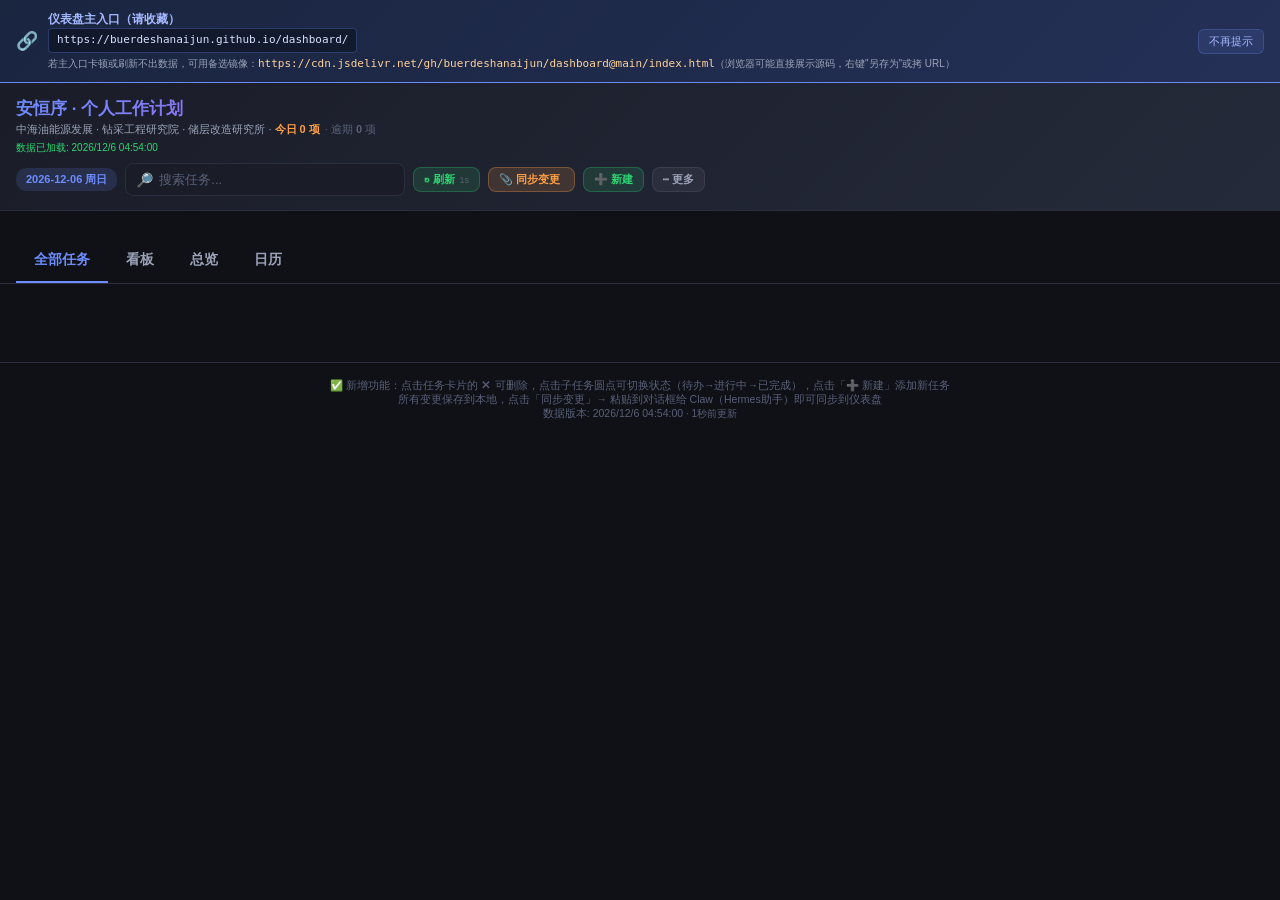
==== commit bc8f3086: "Dashboard v4: ??????/???/??????????? JSON" ====
--- a/index.html
+++ b/index.html
@@ -2549,33 +2549,38 @@
 
 // Main render function
 function doRender() {
-  var data = getFiltered();
-  // If user has manually reordered tasks, use that; otherwise sort by priority
-  var userOrder = loadTaskOrder();
-  if (userOrder.length > 0) {
-    data = applyTaskOrder(data);
-  } else {
-    data.sort(function(a,b){return(pOrd[a.pr]||2)-(pOrd[b.pr]||2);});
-  }
-  renderStats(data);
-  renderReminders(getMergedTasks());
-  renderStatsAux(getMergedTasks());
-  renderKanban(data);
-  renderTimeline(data);
-  renderGantt(data);
-  renderWeekly(data);
-  renderCalendar(data);
-  renderAll(data);
-  renderOverview(data);
-  renderDone(data);
-  renderFilters();
-  // Render trend chart after weekly is rendered
-  setTimeout(function(){
-    var activeTab = document.querySelector(".tab.on");
-    if (activeTab && activeTab.textContent.trim() === "周总结") {
-      renderTrendChart(getMergedTasks());
-    }
-  }, 100);
+  try {
+    var data = getFiltered();
+    // If user has manually reordered tasks, use that; otherwise sort by priority
+    var userOrder = loadTaskOrder();
+    if (userOrder.length > 0) {
+      data = applyTaskOrder(data);
+    } else {
+      data.sort(function(a,b){return(pOrd[a.pr]||2)-(pOrd[b.pr]||2);});
+    }
+    var _steps = ['stats','reminders','statsAux','kanban','timeline','gantt','weekly','calendar','all','overview','done','filters'];
+    var _fns = [function(){renderStats(data);}, function(){renderReminders(getMergedTasks());}, function(){renderStatsAux(getMergedTasks());}, function(){renderKanban(data);}, function(){renderTimeline(data);}, function(){renderGantt(data);}, function(){renderWeekly(data);}, function(){renderCalendar(data);}, function(){renderAll(data);}, function(){renderOverview(data);}, function(){renderDone(data);}, function(){renderFilters();}];
+    for (var si = 0; si < _fns.length; si++) {
+      try { _fns[si](); }
+      catch (e) {
+        var _err = document.getElementById('syncStatus');
+        if (_err) { _err.textContent = 'RENDER ERR @ ' + _steps[si] + ': ' + (e && e.message ? e.message : String(e)); _err.className = 'sync-badge err'; }
+        var _ab = document.getElementById('allbox');
+        if (_ab && _steps[si] === 'all') _ab.innerHTML = '<div style="color:#ff4d6a;padding:20px">renderAll 抛错: ' + (e && e.message ? e.message : String(e)) + '</div>';
+        return;
+      }
+    }
+    // Render trend chart after weekly is rendered
+    setTimeout(function(){
+      var activeTab = document.querySelector(".tab.on");
+      if (activeTab && activeTab.textContent.trim() === "周总结") {
+        try { renderTrendChart(getMergedTasks()); } catch(e){}
+      }
+    }, 100);
+  } catch (e2) {
+    var _err2 = document.getElementById('syncStatus');
+    if (_err2) { _err2.textContent = 'doRender 抛错: ' + (e2 && e2.message ? e2.message : String(e2)); _err2.className = 'sync-badge err'; }
+  }
 }
 
 // Tab switching
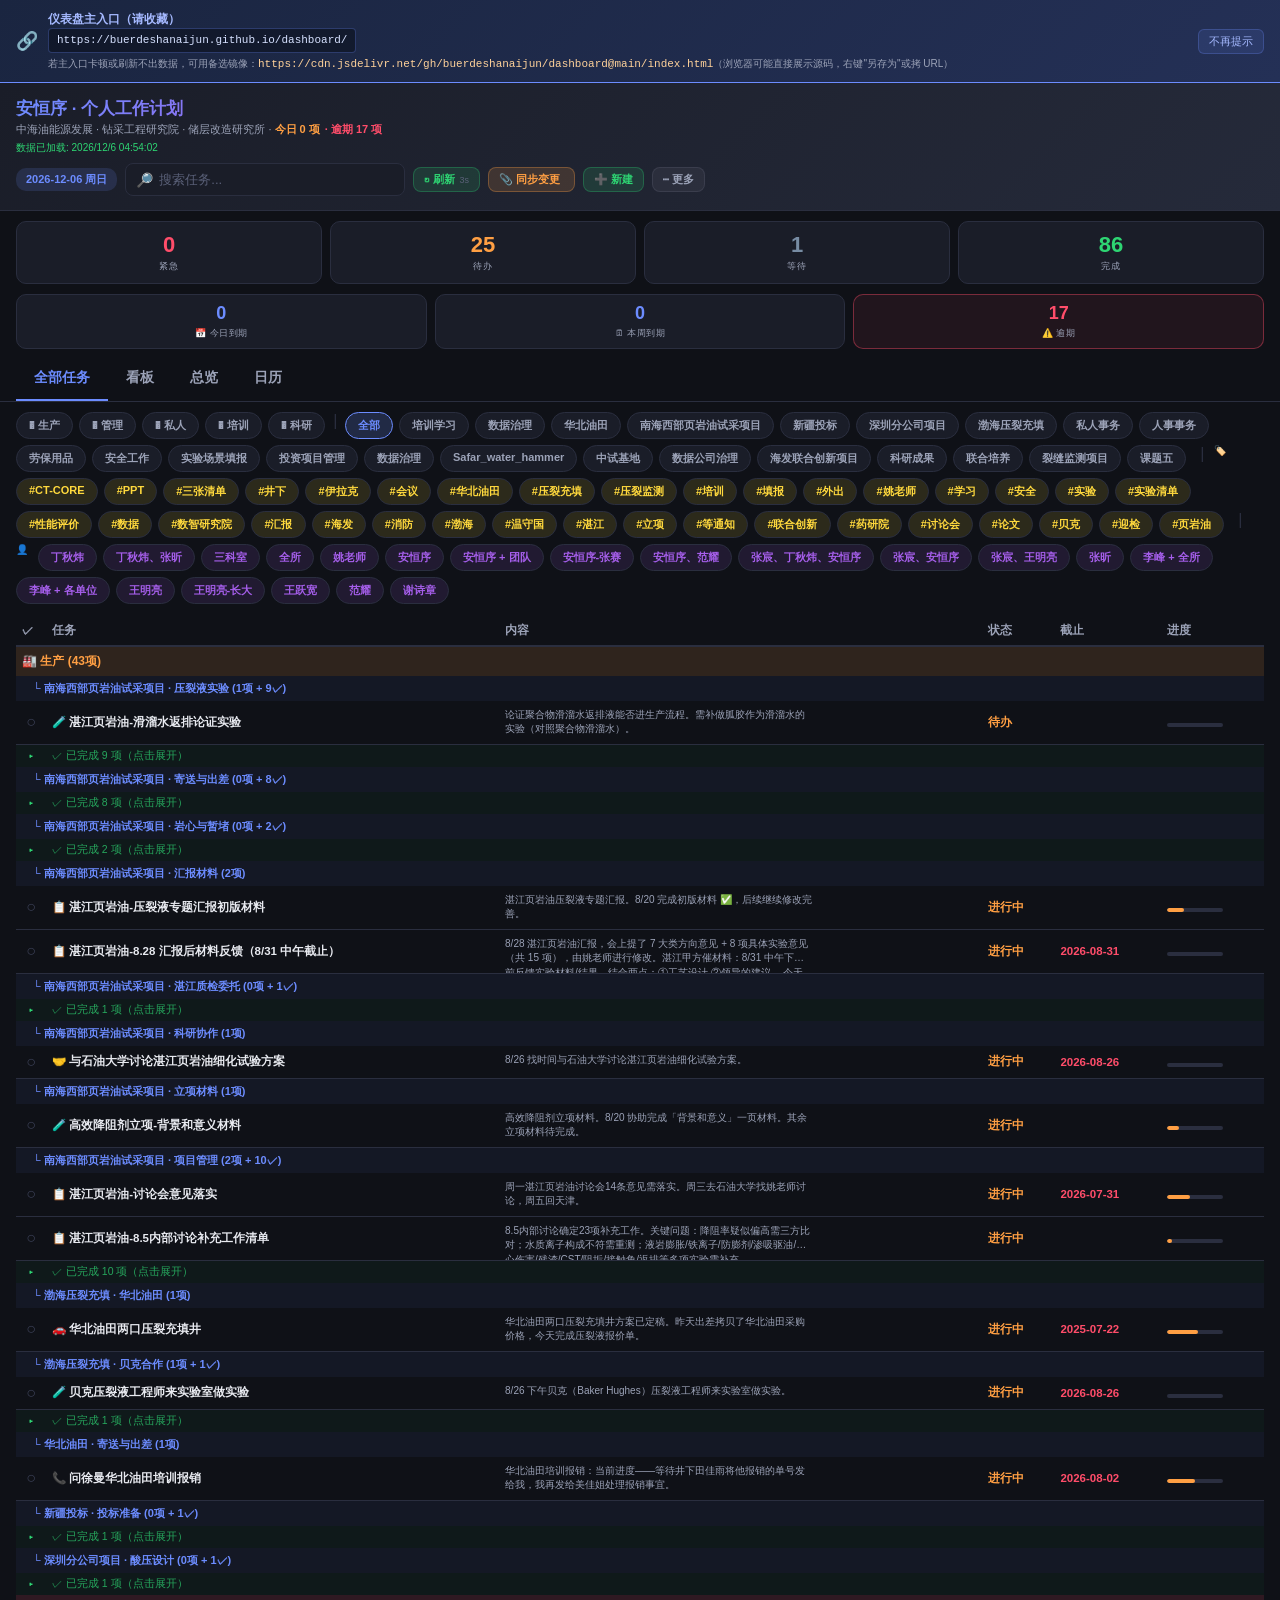
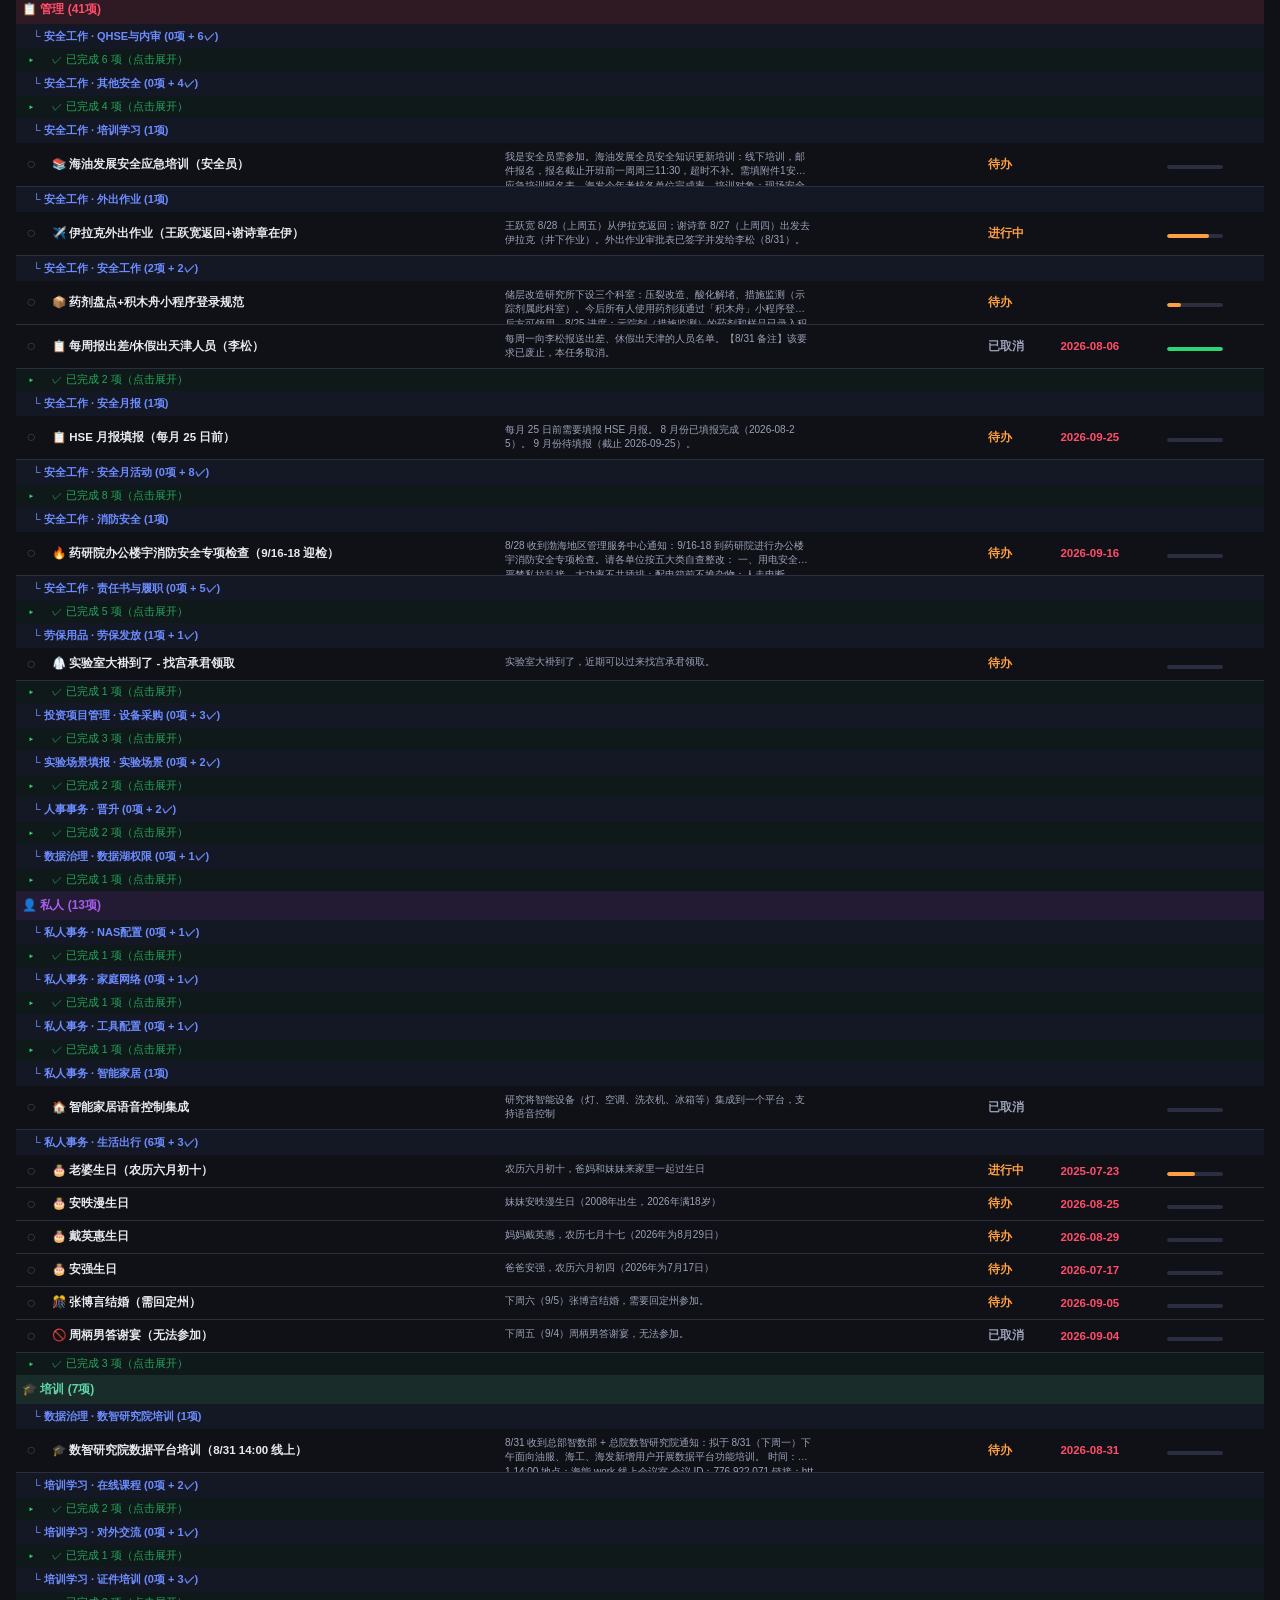
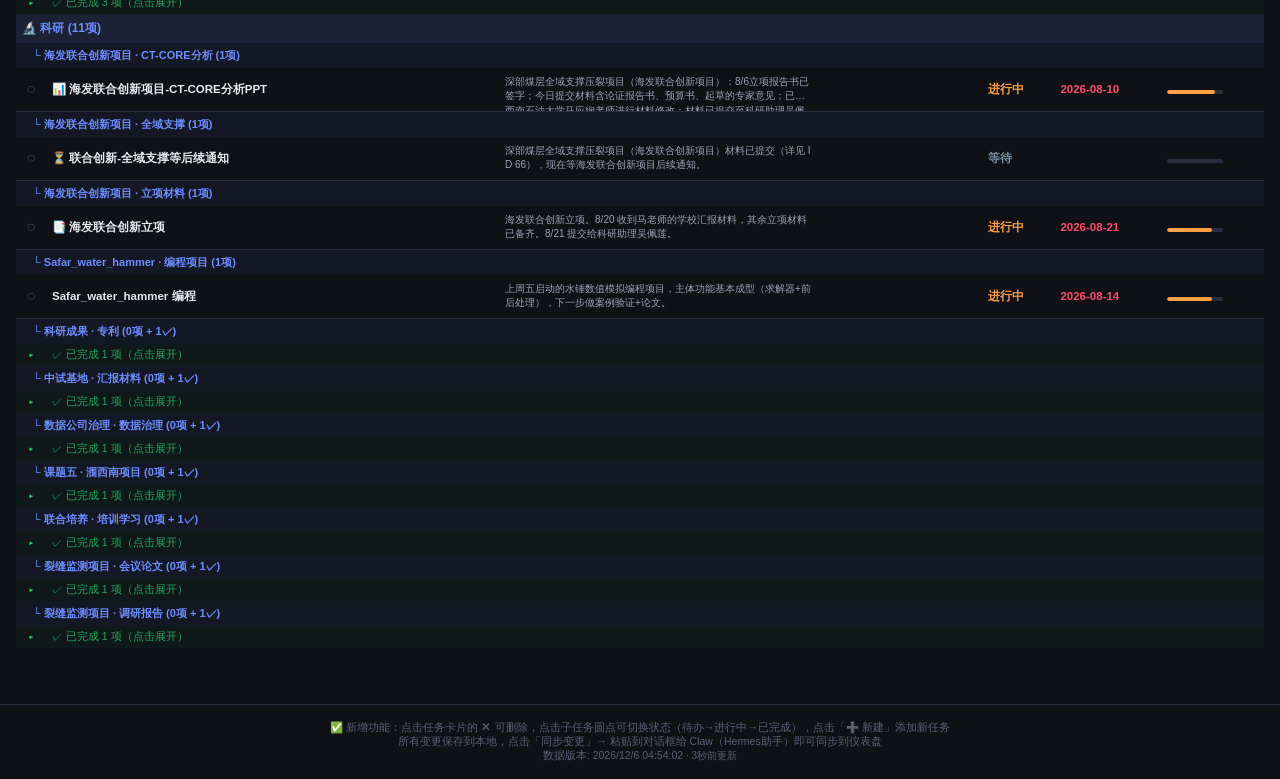
==== commit d5cbb99d: "Dashboard v4: ??????/???/??????????? JSON" ====
--- a/index.html
+++ b/index.html
@@ -2549,38 +2549,33 @@
 
 // Main render function
 function doRender() {
-  try {
-    var data = getFiltered();
-    // If user has manually reordered tasks, use that; otherwise sort by priority
-    var userOrder = loadTaskOrder();
-    if (userOrder.length > 0) {
-      data = applyTaskOrder(data);
-    } else {
-      data.sort(function(a,b){return(pOrd[a.pr]||2)-(pOrd[b.pr]||2);});
-    }
-    var _steps = ['stats','reminders','statsAux','kanban','timeline','gantt','weekly','calendar','all','overview','done','filters'];
-    var _fns = [function(){renderStats(data);}, function(){renderReminders(getMergedTasks());}, function(){renderStatsAux(getMergedTasks());}, function(){renderKanban(data);}, function(){renderTimeline(data);}, function(){renderGantt(data);}, function(){renderWeekly(data);}, function(){renderCalendar(data);}, function(){renderAll(data);}, function(){renderOverview(data);}, function(){renderDone(data);}, function(){renderFilters();}];
-    for (var si = 0; si < _fns.length; si++) {
-      try { _fns[si](); }
-      catch (e) {
-        var _err = document.getElementById('syncStatus');
-        if (_err) { _err.textContent = 'RENDER ERR @ ' + _steps[si] + ': ' + (e && e.message ? e.message : String(e)); _err.className = 'sync-badge err'; }
-        var _ab = document.getElementById('allbox');
-        if (_ab && _steps[si] === 'all') _ab.innerHTML = '<div style="color:#ff4d6a;padding:20px">renderAll 抛错: ' + (e && e.message ? e.message : String(e)) + '</div>';
-        return;
-      }
-    }
-    // Render trend chart after weekly is rendered
-    setTimeout(function(){
-      var activeTab = document.querySelector(".tab.on");
-      if (activeTab && activeTab.textContent.trim() === "周总结") {
-        try { renderTrendChart(getMergedTasks()); } catch(e){}
-      }
-    }, 100);
-  } catch (e2) {
-    var _err2 = document.getElementById('syncStatus');
-    if (_err2) { _err2.textContent = 'doRender 抛错: ' + (e2 && e2.message ? e2.message : String(e2)); _err2.className = 'sync-badge err'; }
-  }
+  var data = getFiltered();
+  // If user has manually reordered tasks, use that; otherwise sort by priority
+  var userOrder = loadTaskOrder();
+  if (userOrder.length > 0) {
+    data = applyTaskOrder(data);
+  } else {
+    data.sort(function(a,b){return(pOrd[a.pr]||2)-(pOrd[b.pr]||2);});
+  }
+  renderStats(data);
+  renderReminders(getMergedTasks());
+  renderStatsAux(getMergedTasks());
+  renderKanban(data);
+  renderTimeline(data);
+  renderGantt(data);
+  renderWeekly(data);
+  renderCalendar(data);
+  renderAll(data);
+  renderOverview(data);
+  renderDone(data);
+  renderFilters();
+  // Render trend chart after weekly is rendered
+  setTimeout(function(){
+    var activeTab = document.querySelector(".tab.on");
+    if (activeTab && activeTab.textContent.trim() === "周总结") {
+      renderTrendChart(getMergedTasks());
+    }
+  }, 100);
 }
 
 // Tab switching
@@ -3613,15 +3608,15 @@
     var count = Object.keys(changes).length + newTasks.length;
     var btn = document.getElementById("syncBtn");
     var cntEl = document.getElementById("syncCount");
-    var clrBtn = document.getElementById("clearBtn");
+    var clrBtn = document.getElementById("clearBtn2") || document.getElementById("clearBtn");
     if (count > 0) {
       cntEl.textContent = "(" + count + ")";
-      btn.classList.add("has-changes");
-      clrBtn.style.display = "inline-flex";
+      if (btn) btn.classList.add("has-changes");
+      if (clrBtn) clrBtn.style.display = "inline-flex";
     } else {
       cntEl.textContent = "";
-      btn.classList.remove("has-changes");
-      clrBtn.style.display = "none";
+      if (btn) btn.classList.remove("has-changes");
+      if (clrBtn) clrBtn.style.display = "none";
     }
   };
 })();
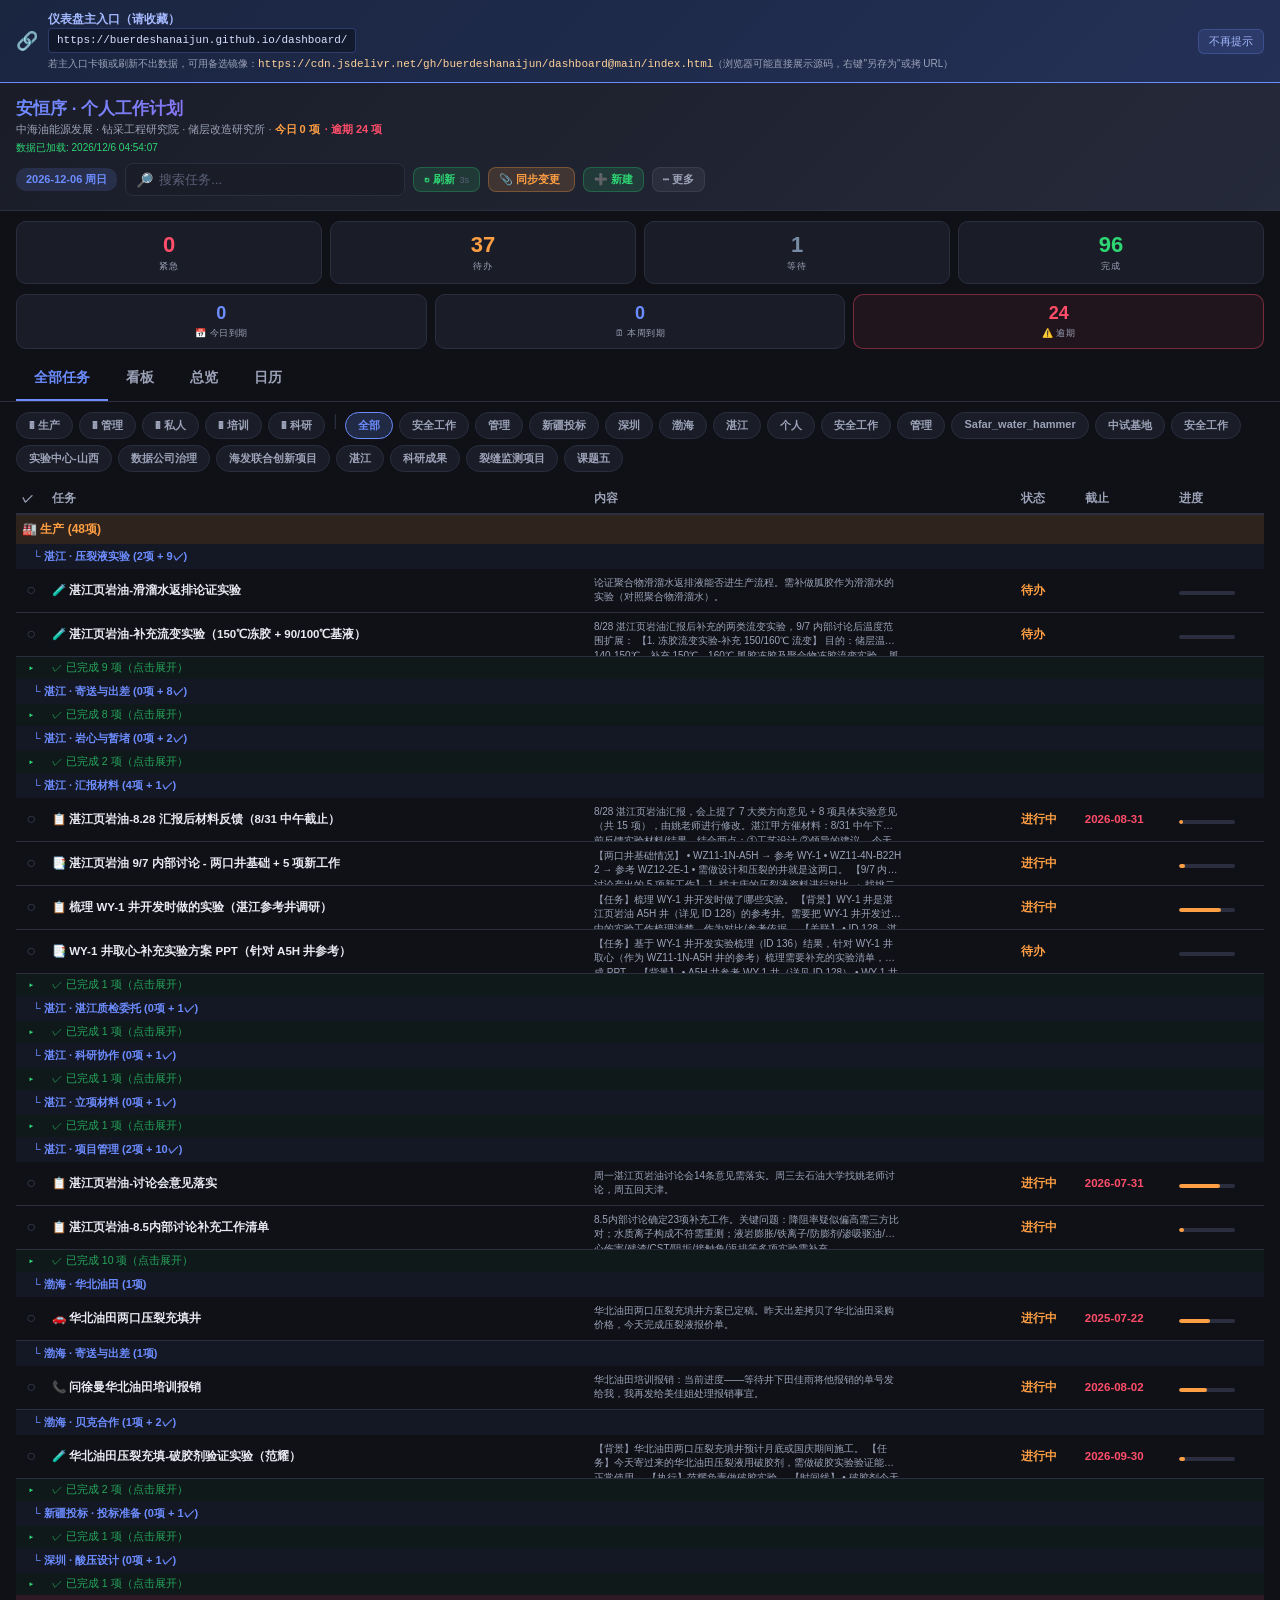
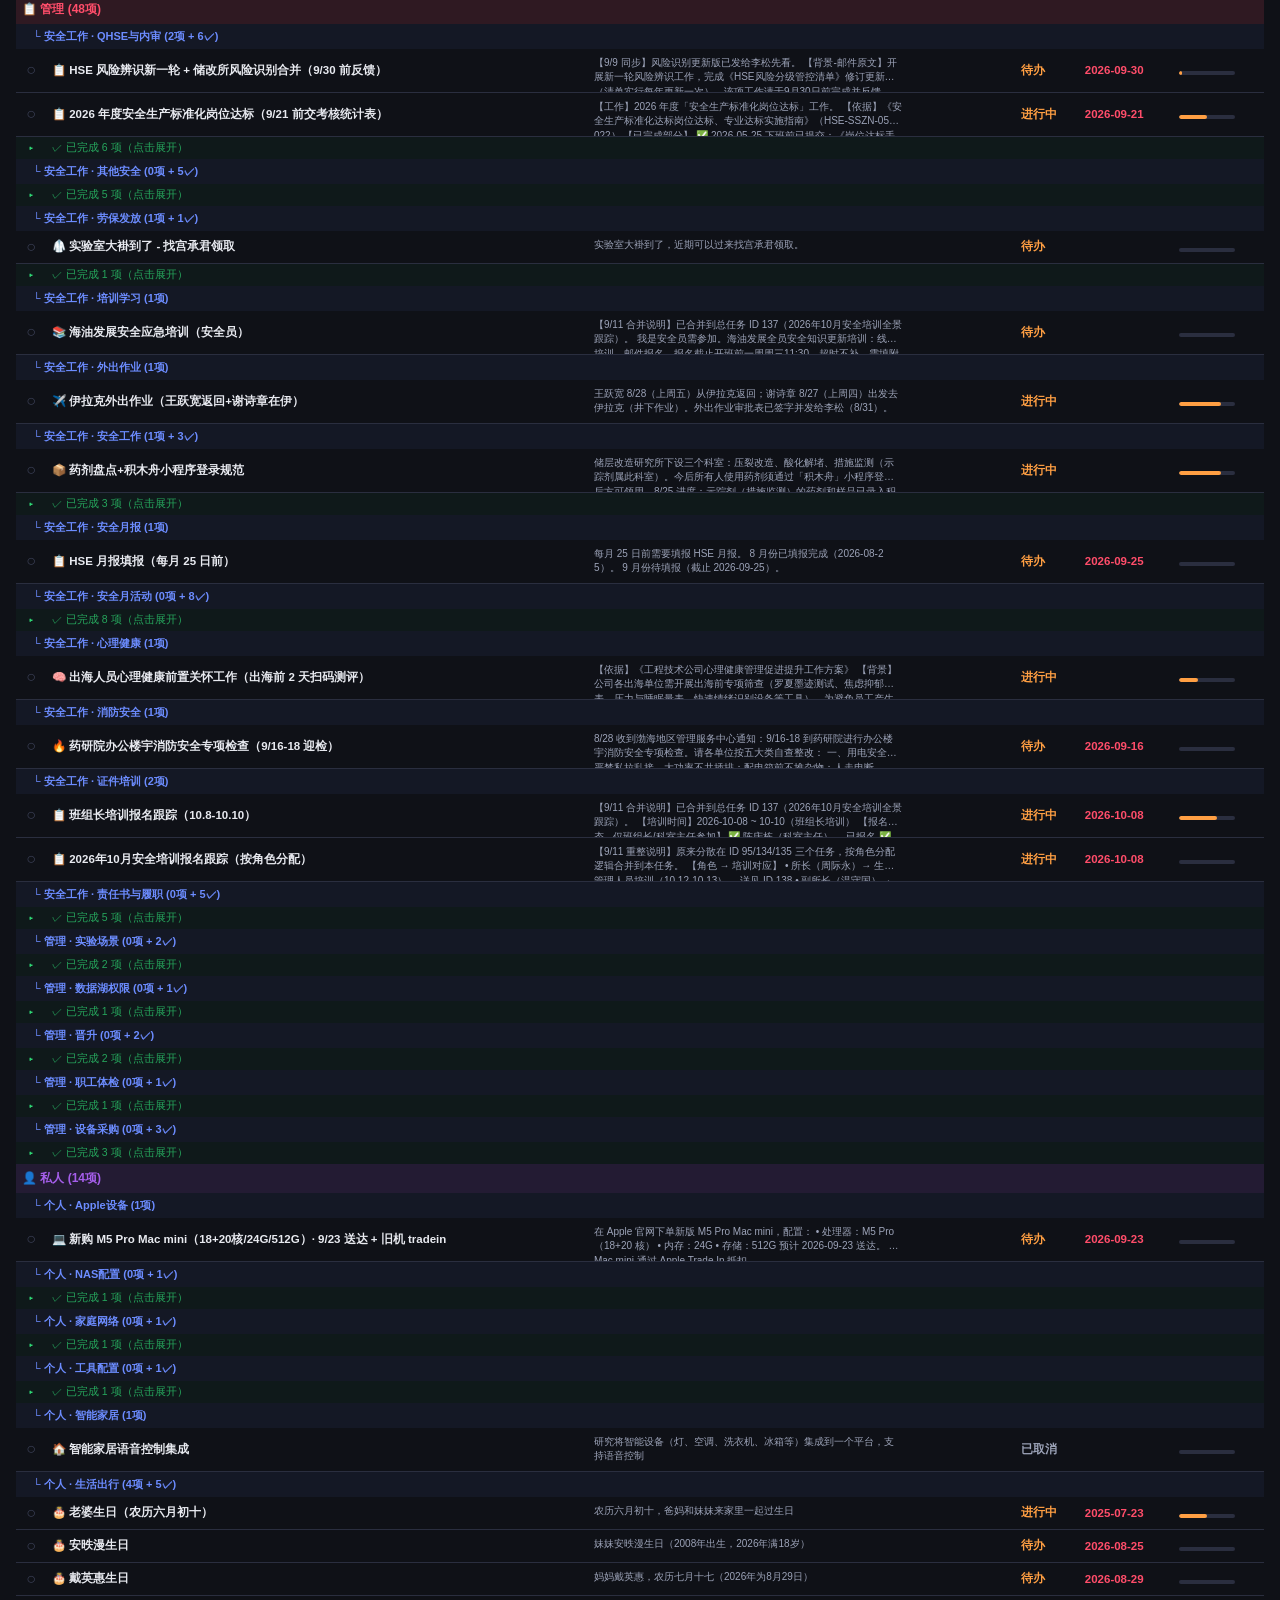
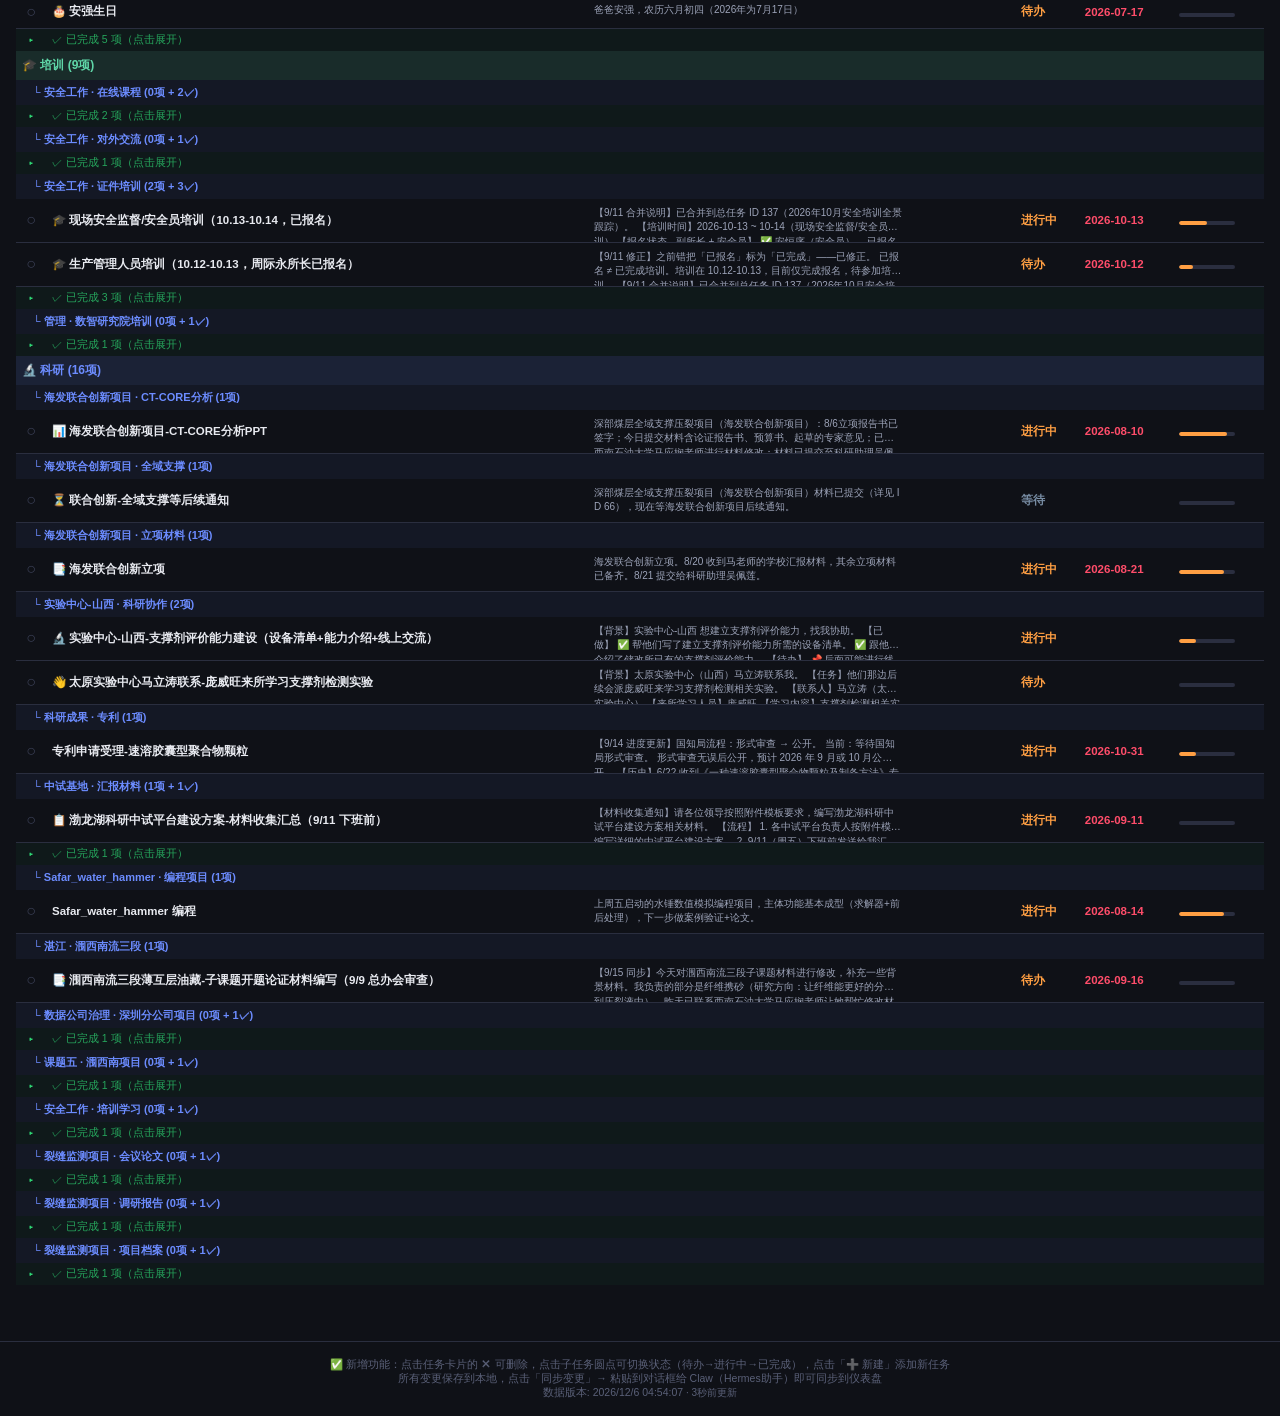
==== commit 2f4786ec: "Dashboard v4: ??????/???/??????????? JSON" ====
--- a/index.html
+++ b/index.html
@@ -2039,23 +2039,10 @@
 function renderFilters() {
   var cats = getCategories();
   var pCats = getParentCats();
-  // Collect all tags and assignees from TASKS
-  var tagSet = {};
-  var whoSet = {};
-  for (var i = 0; i < TASKS.length; i++) {
-    if (TASKS[i].tags) for (var ti = 0; ti < TASKS[i].tags.length; ti++) tagSet[TASKS[i].tags[ti]] = 1;
-    // Collect from task + subtask who
-    if (TASKS[i].who) whoSet[TASKS[i].who] = 1;
-    if (TASKS[i].st) for (var si = 0; si < TASKS[i].st.length; si++) {
-      if (TASKS[i].st[si].who) whoSet[TASKS[i].st[si].who] = 1;
-    }
-  }
-  var tags = Object.keys(tagSet).sort();
-  var whos = Object.keys(whoSet).sort();
   var ids = ["fk","ft","fg","fa","fd"];
   for (var fi = 0; fi < ids.length; fi++) {
     var html = "";
-    // Parent-level quick filters
+    // Parent-level quick filters (p field)
     for (var pi = 0; pi < pCats.length; pi++) {
       var pc = pCats[pi];
       var active = (filterCat === pc) ? " on" : "";
@@ -2063,33 +2050,15 @@
       html += '<span class="fb' + active + '" onclick="setFilter(\'' + pc + '\')" title="' + pc + '">' + short + '</span>';
     }
     html += '<span style="color:#2a2e3f;margin:0 2px">|</span>';
-    // All categories
+    // All categories (c field)
     for (var ci = 0; ci < cats.length; ci++) {
       var c = cats[ci];
       var active = (filterCat === c) ? " on" : "";
       var shortName = c.indexOf(' › ') > 0 ? c.split(' › ')[1] : c;
       html += '<span class="fb' + active + '" onclick="setFilter(\'' + c + '\')" title="' + c + '">' + shortName + '</span>';
     }
-    // Tag filter chips
-    if (tags.length > 0) {
-      html += '<span style="color:#2a2e3f;margin:0 4px 0 8px">|</span>';
-      html += '<span style="font-size:10px;color:#5a6078;margin-right:4px">🏷️</span>';
-      for (var tgi = 0; tgi < tags.length; tgi++) {
-        var tg = tags[tgi];
-        var tagActive = (tagFilter === tg) ? " on" : "";
-        html += '<span class="fb' + tagActive + '" onclick="setTagFilter(\'' + tg + '\')" style="background:rgba(255,217,61,.12);color:#ffd93d" title="标签：' + tg + '">#' + tg + '</span>';
-      }
-    }
-    // Who filter chips
-    if (whos.length > 0) {
-      html += '<span style="color:#2a2e3f;margin:0 4px 0 8px">|</span>';
-      html += '<span style="font-size:10px;color:#5a6078;margin-right:4px">👤</span>';
-      for (var wi = 0; wi < whos.length; wi++) {
-        var w = whos[wi];
-        var wActive = (whoFilter === w) ? " on" : "";
-        html += '<span class="fb' + wActive + '" onclick="setWhoFilter(\'' + w + '\')" style="background:rgba(165,94,234,.12);color:#a55eea" title="负责人：' + w + '">' + w + '</span>';
-      }
-    }
+    // 9/16: 移除 tag chip 和 who chip 显示（之前造成 dashboard 顶部标签云混乱）
+    // tag/who 过滤函数 setTagFilter/setWhoFilter 保留，逻辑未删除，只是 UI 不再展示
     document.getElementById(ids[fi]).innerHTML = html;
   }
 }
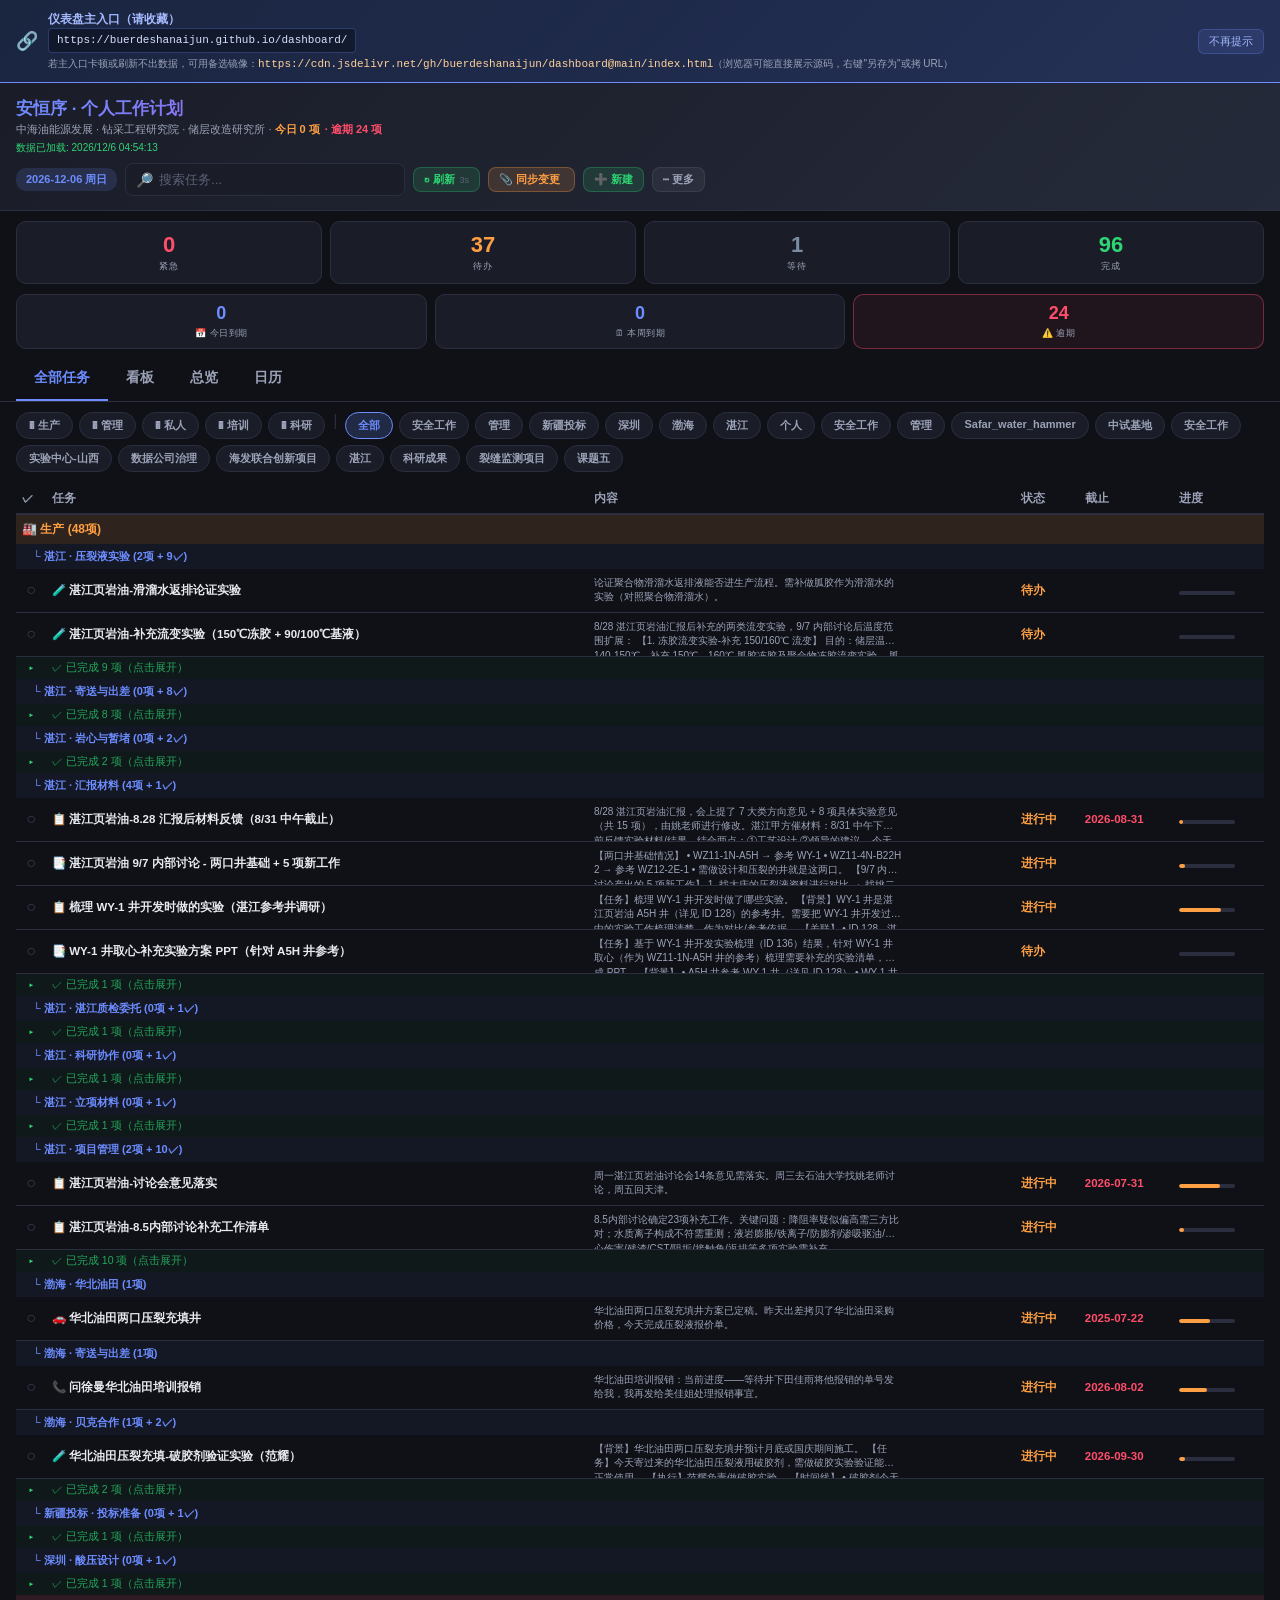
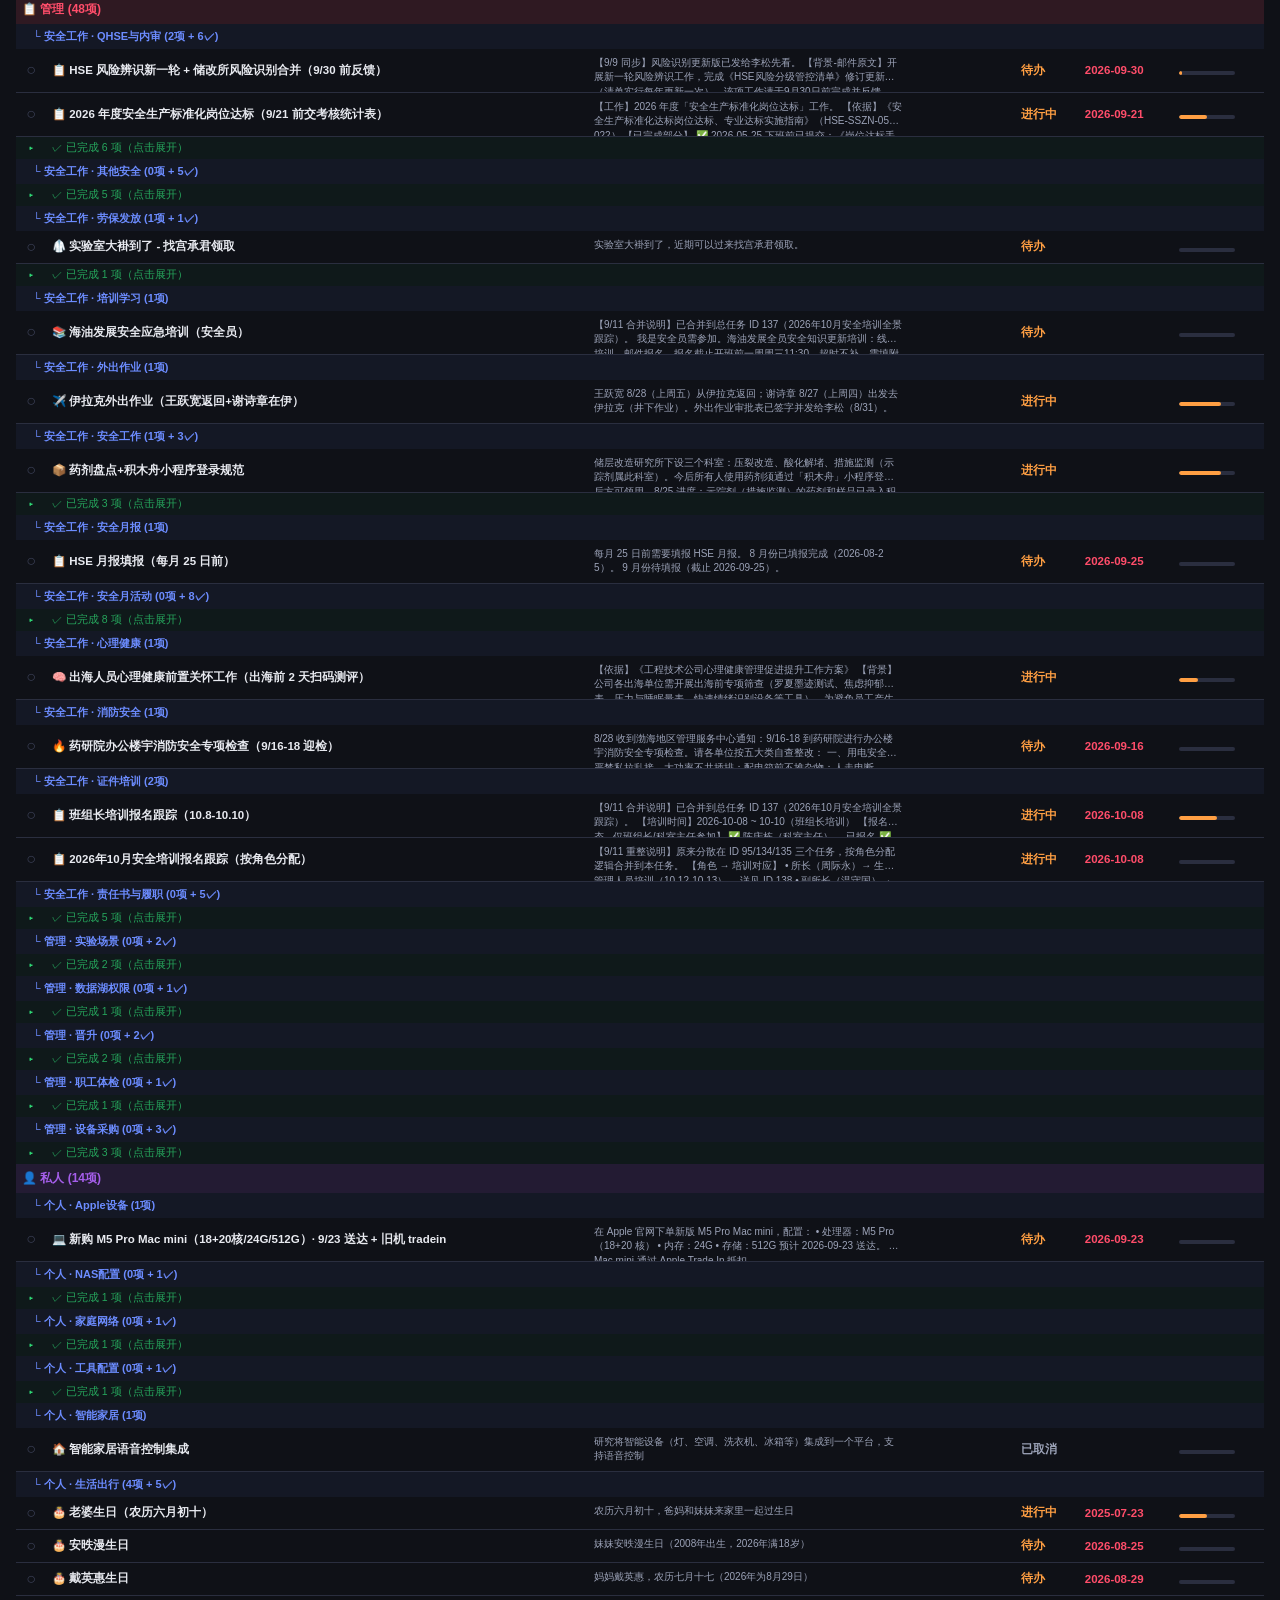
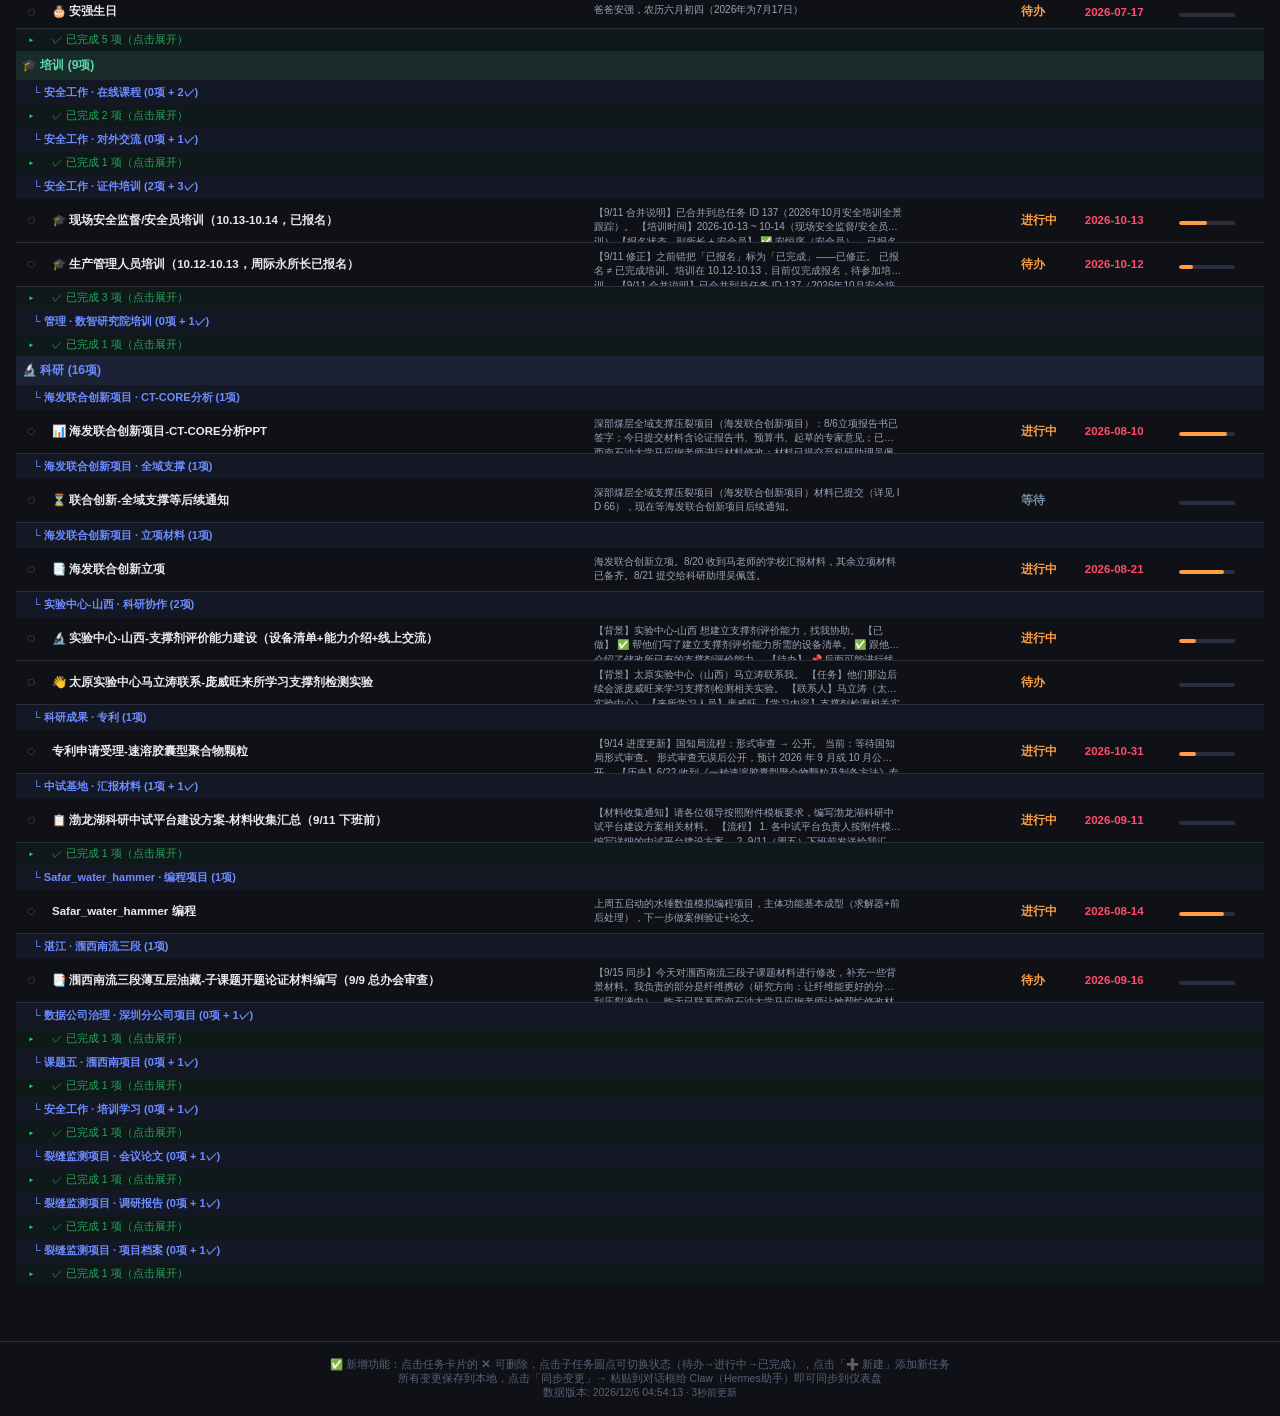
==== commit 61fbc113: "9/15 ??: ????(?????+????????) + ????200ms + ????? checkDeployStatus" ====
--- a/index.html
+++ b/index.html
@@ -810,15 +810,19 @@
 }
 
 // ===== SEARCH =====
+// 搜索防抖（2026-09-15 优化）：避免每按一键就触发 12 个 render 函数全量重渲染
+var _searchTimer = null;
 function onSearch(val) {
-  searchQuery = val.trim();
+  // 清除按钮立即响应，不等防抖
   var clearBtn = document.getElementById("searchClear");
-  if (searchQuery !== "") {
-    clearBtn.classList.add("show");
-  } else {
-    clearBtn.classList.remove("show");
-  }
-  doRender();
+  if (val.trim() !== "") { clearBtn.classList.add("show"); }
+  else { clearBtn.classList.remove("show"); }
+
+  if (_searchTimer) clearTimeout(_searchTimer);
+  _searchTimer = setTimeout(function() {
+    searchQuery = val.trim();
+    doRender();
+  }, 200);
 }
 
 function clearSearch() {
@@ -1074,41 +1078,25 @@
 var fetchRetries = 0;
 var MAX_RETRIES = 3;
 
-function checkDeployStatus(callback) {
-  // Check if the deployed data.json matches our expected version
-  // by fetching a lightweight status check
-  var chk = new XMLHttpRequest();
-  chk.open("GET", "data.json?t=" + Date.now(), true);
-  chk.timeout = 5000;
-  chk.onload = function() {
-    if (chk.status === 200) {
-      try {
-        var data = JSON.parse(chk.responseText);
-        // Check the latest task - this is our deployment marker
-        var latestId = 0;
-        for (var i = 0; i < data.length; i++) {
-          if (data[i].id > latestId) latestId = data[i].id;
-        }
-        callback(true, latestId, data);
-      } catch(e) {
-        callback(false, 0, null);
-      }
-    } else {
-      callback(false, 0, null);
-    }
-  };
-  chk.onerror = function() { callback(false, 0, null); };
-  chk.ontimeout = function() { callback(false, 0, null); };
-  chk.send();
-}
-
-function fetchData(callback) {
+// 2026-09-15: 删除死代码 checkDeployStatus()（定义了但从未调用，27 行）
+
+function fetchData(callback, forceFresh) {
   fetchRetries = 0;
-  fetchWithRetry(callback);
-}
-
-function fetchWithRetry(callback) {
-  var url = "data.json?v=" + Date.now() + "_" + Math.random().toString(36).slice(2,6);
+  fetchWithRetry(callback, forceFresh);
+}
+
+// 缓存策略（2026-09-15 优化）：
+// - 首次加载：data.json?d=<当天日期> → 命中 GitHub Pages 的 10 分钟缓存 + ETag 304，省流量
+// - 手动刷新：forceFresh=true → data.json?v=<时间戳> 强制拉最新（绕过缓存）
+function fetchWithRetry(callback, forceFresh) {
+  var url;
+  if (forceFresh) {
+    url = "data.json?v=" + Date.now() + "_" + Math.random().toString(36).slice(2,6);
+  } else {
+    var now = new Date();
+    var dayTag = now.getFullYear() + "-" + String(now.getMonth()+1).padStart(2,'0') + "-" + String(now.getDate()).padStart(2,'0');
+    url = "data.json?d=" + dayTag;
+  }
   var xhr = new XMLHttpRequest();
   xhr.open("GET", url, true);
   xhr.timeout = 8000;
@@ -1143,7 +1131,7 @@
     fetchRetries++;
     if (fetchRetries < MAX_RETRIES) {
       document.getElementById("syncStatus").textContent = "重试中 (" + fetchRetries + "/" + MAX_RETRIES + ")...";
-      setTimeout(function(){ fetchWithRetry(callback); }, 2000 * fetchRetries);
+      setTimeout(function(){ fetchWithRetry(callback, forceFresh); }, 2000 * fetchRetries);
     } else {
       document.getElementById("syncStatus").textContent = "网络错误，请刷新重试";
       document.getElementById("syncStatus").className = "sync-badge err";
@@ -1154,7 +1142,7 @@
     fetchRetries++;
     if (fetchRetries < MAX_RETRIES) {
       document.getElementById("syncStatus").textContent = "超时重试 (" + fetchRetries + "/" + MAX_RETRIES + ")...";
-      setTimeout(function(){ fetchWithRetry(callback); }, 2000 * fetchRetries);
+      setTimeout(function(){ fetchWithRetry(callback, forceFresh); }, 2000 * fetchRetries);
     } else {
       document.getElementById("syncStatus").textContent = "请求超时，请刷新重试";
       document.getElementById("syncStatus").className = "sync-badge err";
@@ -1204,7 +1192,7 @@
     lastFetchTime = Date.now();
     doRender();
     showToast("数据已刷新");
-  });
+  }, true);  // forceFresh=true：手动刷新走缓存绕过，保证拿到最新数据
 }
 
 // Toast
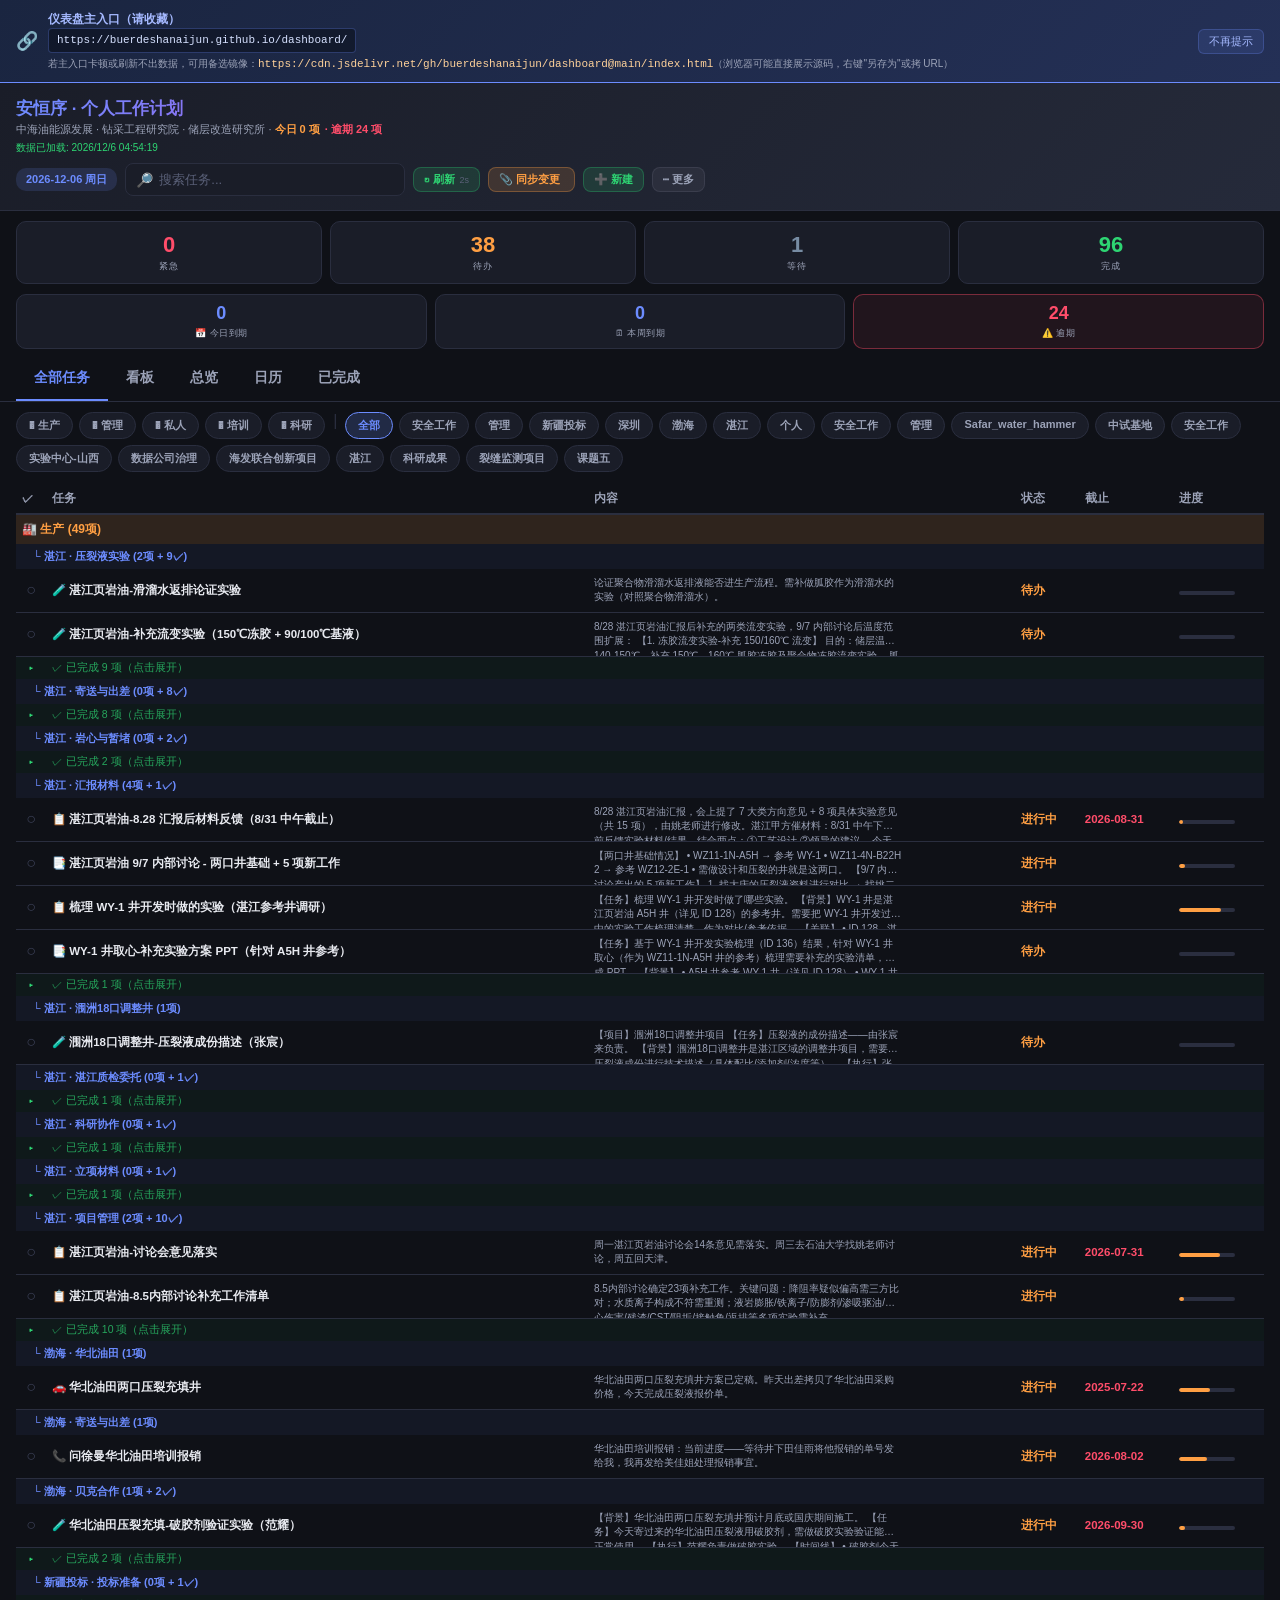
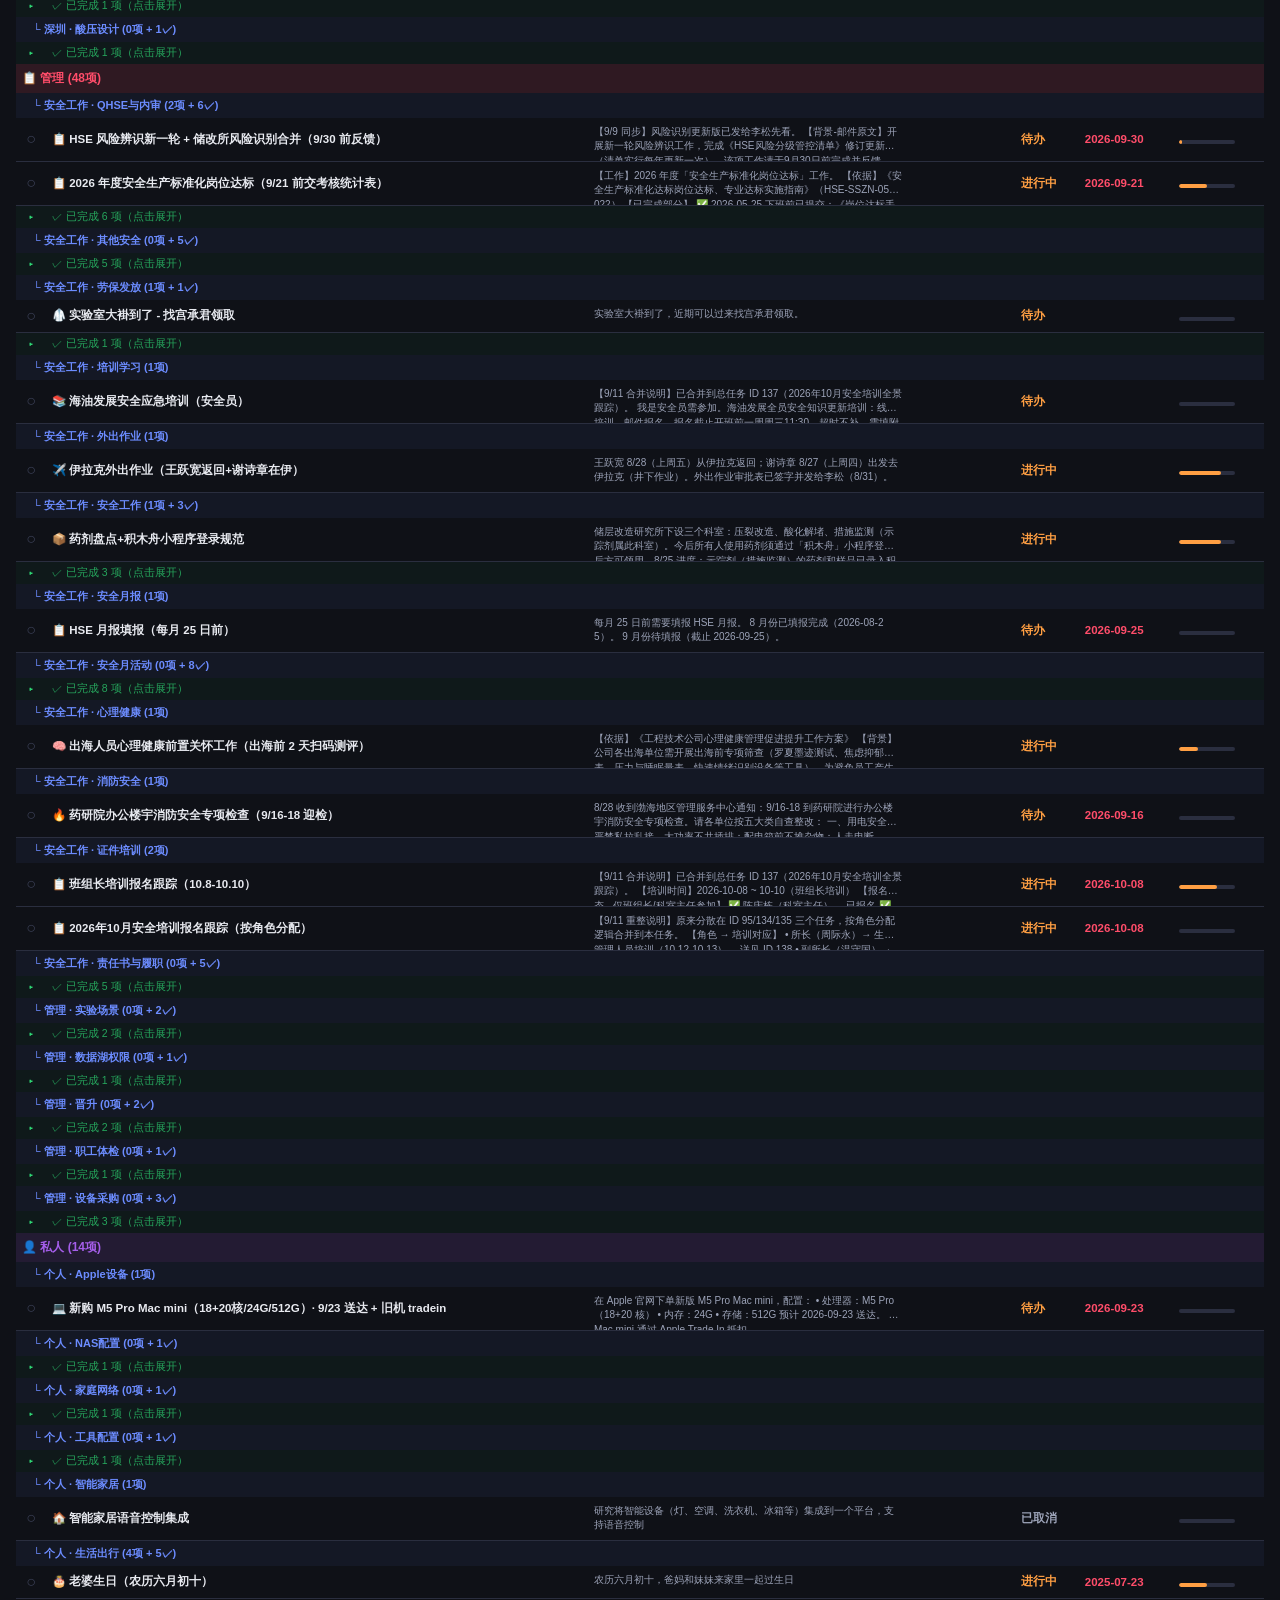
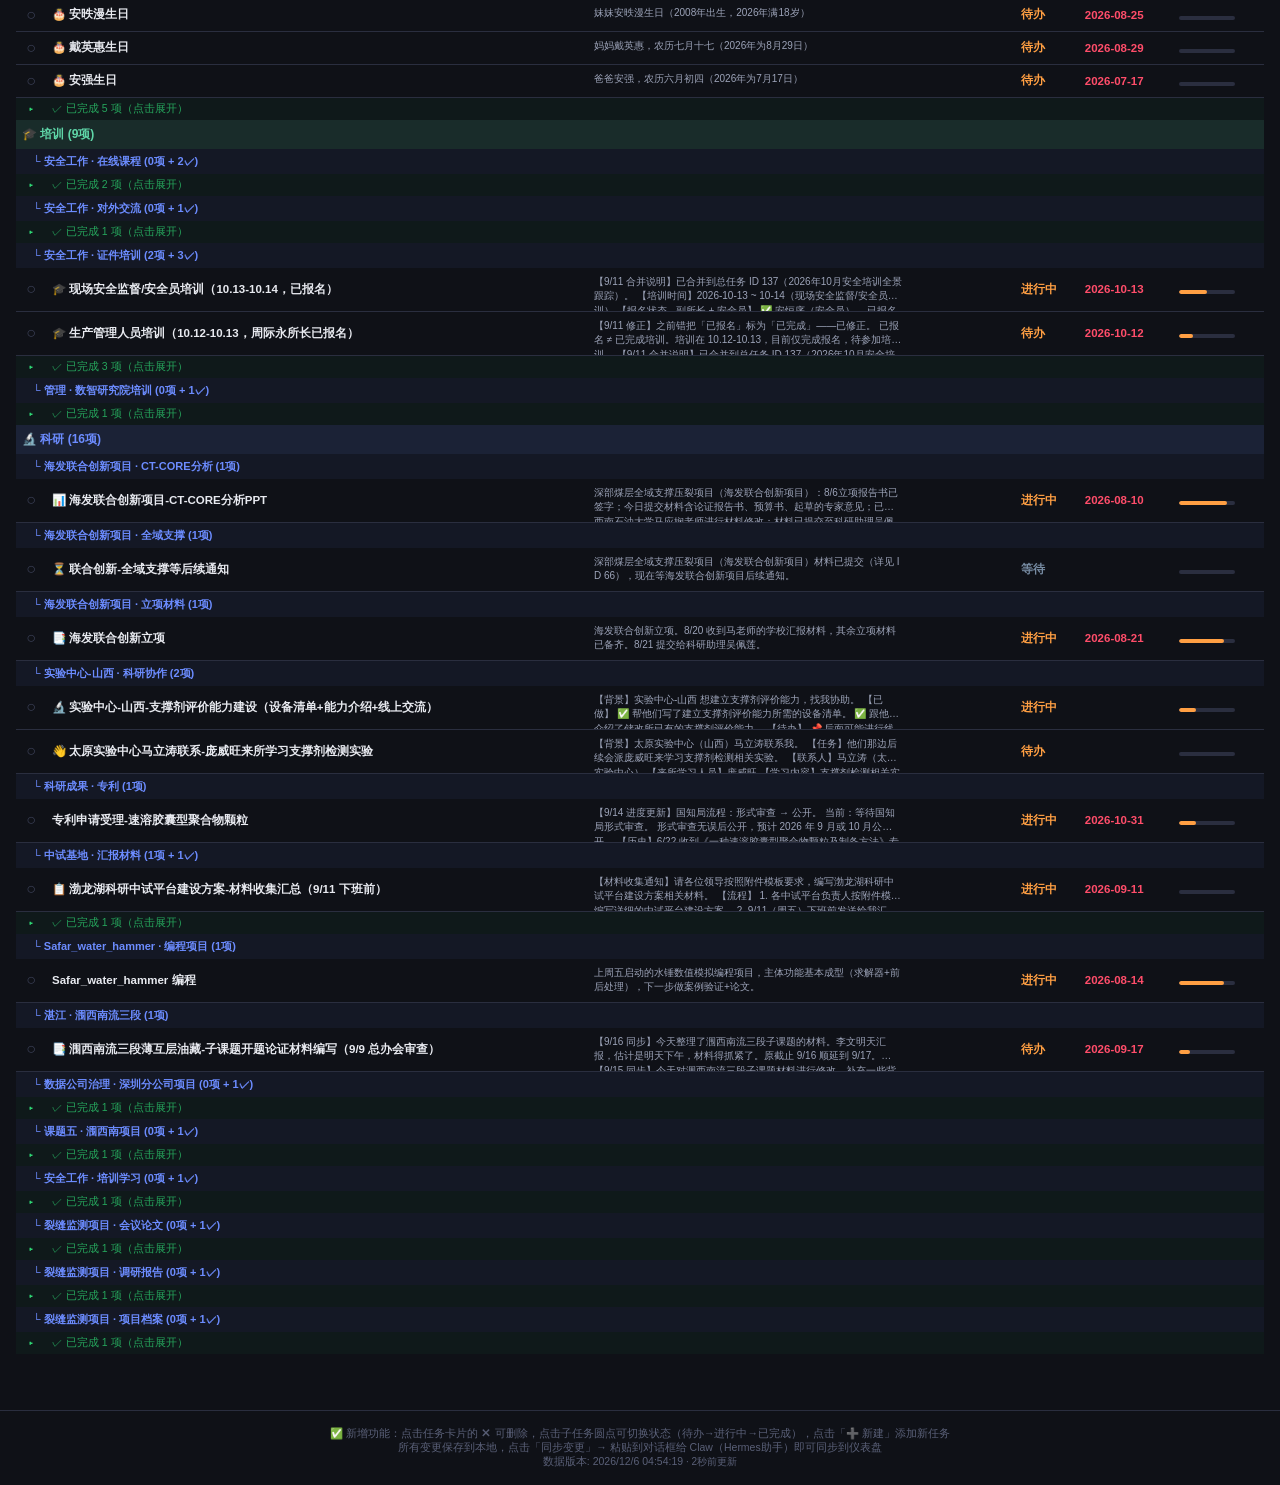
==== commit 3a42e973: "9/16 ?????: ?4?????(-42KB) + done??tab + ??????? + ??????? + ??tags??" ====
--- a/index.html
+++ b/index.html
@@ -1,3628 +1,2810 @@
-<!DOCTYPE html>
-<html lang="zh-CN">
-<head>
-<meta charset="UTF-8">
-<meta http-equiv="Cache-Control" content="no-cache, no-store, must-revalidate">
-<meta name="viewport" content="width=device-width, initial-scale=1.0, maximum-scale=1.0, user-scalable=no">
-<link rel="icon" type="image/svg+xml" href="favicon.svg">
-<meta http-equiv="Cache-Control" content="no-cache, no-store, must-revalidate">
-<meta http-equiv="Pragma" content="no-cache">
-<meta http-equiv="Expires" content="0">
-<title>安恒序 · 个人工作计划</title>
-<style>
-/* Last sync: 2026-09-03 (banner 改友好提示) */
-
-*{margin:0;padding:0;box-sizing:border-box}
-body{font-family:-apple-system,BlinkMacSystemFont,"PingFang SC","Microsoft YaHei",sans-serif;background:#0f1117;color:#e8eaf0;min-height:100vh;-webkit-tap-highlight-color:transparent;user-select:none;-webkit-user-select:none}
-.hd{background:linear-gradient(135deg,#1a1d28,#252a3a);border-bottom:1px solid #2a2e3f;padding:14px 16px;position:sticky;top:0;z-index:100}
-.hd h1{font-size:17px;font-weight:700;background:linear-gradient(135deg,#6c8cff,#a55eea);-webkit-background-clip:text;-webkit-text-fill-color:transparent;background-clip:text}
-.hd .sub{font-size:11px;color:#9ca3b8;margin-top:2px}
-.hd-badges{display:flex;gap:8px;flex-wrap:wrap;margin-top:8px;align-items:center}
-.dbadge{display:inline-block;background:rgba(108,140,255,.15);color:#6c8cff;padding:4px 10px;border-radius:10px;font-size:11px;font-weight:600}
-.refresh-btn{display:inline-flex;align-items:center;gap:4px;background:rgba(46,213,115,.13);color:#2ed573;border:1px solid rgba(46,213,115,.28);border-radius:8px;padding:4px 10px;font-size:11px;font-weight:600;cursor:pointer}
-.refresh-btn:active{background:rgba(46,213,115,.25)}
-.sync-export-btn{display:inline-flex;align-items:center;gap:4px;background:rgba(255,159,67,.15);color:#ff9f43;border:1px solid rgba(255,159,67,.3);border-radius:8px;padding:4px 10px;font-size:11px;font-weight:600;cursor:pointer}
-.sync-export-btn:active{background:rgba(255,159,67,.25)}
-.sync-export-btn.has-changes{background:rgba(255,77,106,.18);color:#ff4d6a;border-color:rgba(255,77,106,.3);animation:pulse 2s infinite}
-.sync-clear-btn{display:inline-flex;align-items:center;gap:4px;background:rgba(120,120,140,.12);color:#9ca3b8;border:1px solid rgba(120,120,140,.2);border-radius:8px;padding:4px 10px;font-size:11px;font-weight:600;cursor:pointer}
-.sync-clear-btn:active{background:rgba(120,120,140,.25)}
-@keyframes pulse{0%,100%{box-shadow:0 0 0 0 rgba(255,77,106,.4)}50%{box-shadow:0 0 0 6px rgba(255,77,106,0)}}
-.stats{display:grid;grid-template-columns:repeat(4,1fr);gap:8px;padding:10px 16px}
-.sc{background:#1a1d28;border-radius:10px;padding:10px;border:1px solid #2a2e3f;text-align:center}
-.sc .n{font-size:22px;font-weight:800}
-.sc .l{font-size:9px;color:#9ca3b8;margin-top:2px;letter-spacing:1px}
-.stats-aux{display:grid;grid-template-columns:repeat(3,1fr);gap:8px;padding:0 16px 8px}
-.sa-cell{background:#1a1d28;border-radius:10px;padding:8px 6px;border:1px solid #2a2e3f;text-align:center;transition:all .15s}
-.sa-cell:hover{border-color:#6c8cff;background:#252a3a}
-.sa-cell.active{background:rgba(108,140,255,.15);border-color:#6c8cff}
-.sa-num{font-size:18px;font-weight:800;color:#6c8cff;line-height:1.2}
-.sa-lab{font-size:9px;color:#9ca3b8;margin-top:2px;letter-spacing:.5px}
-.sa-cell.overdue{border-color:rgba(255,77,106,.4)}
-.sa-cell.overdue .sa-num{color:#ff4d6a}
-.sa-cell.overdue.has-overdue{background:rgba(255,77,106,.08);animation:pulse 2s infinite}
-.tabs{display:flex;border-bottom:1px solid #2a2e3f;padding:0 16px}
-.tab{padding:12px 18px;font-size:14px;font-weight:600;color:#9ca3b8;cursor:pointer;border-bottom:2px solid transparent;white-space:nowrap;-webkit-tap-highlight-color:rgba(108,140,255,.2)}
-.tab.on{color:#6c8cff;border-bottom-color:#6c8cff}
-.vw{display:none;padding:10px 16px 40px}
-.vw.on{display:block}
-.fbar{display:flex;gap:6px;flex-wrap:wrap;margin-bottom:12px}
-.fb{padding:5px 12px;border-radius:14px;font-size:11px;font-weight:600;background:#1a1d28;border:1px solid #2a2e3f;color:#9ca3b8;cursor:pointer;-webkit-tap-highlight-color:rgba(108,140,255,.2)}
-.fb.on{background:rgba(108,140,255,.2);border-color:#6c8cff;color:#6c8cff}
-.kb{display:grid;grid-template-columns:repeat(3,1fr);gap:10px}
-.kc{background:rgba(26,29,40,.7);border-radius:10px;padding:10px;min-height:120px}
-.kc h3{font-size:11px;font-weight:700;letter-spacing:1px;margin-bottom:8px;padding-bottom:6px;border-bottom:2px solid #2a2e3f}
-.kc.td h3{color:#ff9f43;border-color:#ff9f43}
-.kc.wt h3{color:#778ca3;border-color:#778ca3}
-.kc.dn h3{color:#2ed573;border-color:#2ed573}
-.tc{background:#1a1d28;border-radius:8px;padding:11px;margin-bottom:7px;border:1px solid #2a2e3f;cursor:pointer;position:relative;transition:background .15s}
-.tc:active{background:#252838}
-.tc.dragging{opacity:.4;transform:scale(.98)}
-.tc.drag-over-top{border-top:2px solid #6c8cff !important}
-.tc.drag-over-bottom{border-bottom:2px solid #6c8cff !important}
-.tc[draggable="true"]{cursor:grab}
-.tc[draggable="true"]:active{cursor:grabbing}
-.tc.done{opacity:.55}
-.tc.done .tt{text-decoration:line-through;color:#778ca3}
-.tc.local-mod{border-color:rgba(255,159,67,.5);box-shadow:inset 0 0 0 1px rgba(255,159,67,.15)}
-.tc-toggle{position:absolute;top:10px;right:10px;width:28px;height:28px;border-radius:50%;border:2px solid #3a3f55;background:transparent;cursor:pointer;display:flex;align-items:center;justify-content:center;transition:all .2s;z-index:5;font-size:14px;color:transparent;padding:0;line-height:1}
-.tc-toggle:hover,.tc-toggle:active{transform:scale(1.12);border-color:#2ed573}
-.tc-toggle.checked{background:#2ed573;border-color:#2ed573;color:#0f1117;font-weight:700}
-.tc-toggle.checked:hover,.tc-toggle.checked:active{background:#ff4d6a;border-color:#ff4d6a;color:#fff}
-.tc.done .tc-toggle.checked{background:rgba(46,213,115,.5);border-color:rgba(46,213,115,.5)}
-.tt{font-size:13px;font-weight:600;margin-bottom:4px;line-height:1.35;padding-right:34px}
-.td2{font-size:10.5px;color:#9ca3b8;line-height:1.4;margin-bottom:6px;overflow:hidden;text-overflow:ellipsis;display:-webkit-box;-webkit-line-clamp:3;-webkit-box-orient:vertical;word-break:break-word}
-.td2.trunc{max-height:2.8em;position:relative}
-.td2.trunc::after{content:'';position:absolute;bottom:0;right:0;width:50px;height:1.2em;background:linear-gradient(to right,transparent,#1a1d28)}
-.tc:hover .td2.trunc::after{background:linear-gradient(to right,transparent,#252838)}
-.tc:hover .td2.trunc{-webkit-line-clamp:unset;max-height:none}
-.td2 .ds-bullet{display:block;padding-left:12px;position:relative;margin-top:1px}
-.td2 .ds-bullet::before{content:'•';position:absolute;left:0;color:#6c8cff}
-.mg{display:flex;gap:4px;flex-wrap:wrap;align-items:center}
-.bg{display:inline-block;padding:2px 7px;border-radius:4px;font-size:9.5px;font-weight:600}
-.bu{background:rgba(255,77,106,.18);color:#ff4d6a}
-.bh{background:rgba(255,159,67,.18);color:#ff9f43}
-.bm{background:rgba(255,217,61,.18);color:#ffd93d}
-.bl{background:rgba(46,213,115,.18);color:#2ed573}
-.bc{background:rgba(108,140,255,.13);color:#6c8cff}
-.bp{background:rgba(236,100,166,.18);color:#ec64a6}
-.bd{background:rgba(255,255,255,.06);color:#9ca3b8}
-.blocal{background:rgba(255,159,67,.2);color:#ff9f43;font-size:9px;padding:1px 5px;border-radius:3px;margin-left:2px}
-.pb{width:100%;height:4px;background:#2a2e3f;border-radius:2px;margin-top:6px;overflow:hidden}
-.pb .pf{height:100%;border-radius:2px;transition:width .3s}
-/* Gantt */
-.gantt-wrap{overflow-x:auto;overflow-y:auto;max-height:70vh;margin-top:8px}
-.gantt-wrap table{border-collapse:collapse;min-width:800px;width:max-content}
-.gantt-wrap th,.gantt-wrap td{padding:5px 4px;font-size:10.5px;border:1px solid #1f2333}
-.gantt-wrap th{background:#1a1d28;color:#9ca3b8;font-weight:600;position:sticky;top:0;z-index:5}
-.gantt-wrap .g-today{background:rgba(255,77,106,.15)!important;color:#ff4d6a}
-.gantt-wrap .g-today::after{content:'▼';font-size:8px;margin-left:2px}
-.gantt-bar{border-radius:3px;height:18px;min-width:3px;display:inline-block;position:relative}
-.gantt-bar.g-done{background:rgba(46,213,115,.6)}
-.gantt-bar.g-progress{background:rgba(255,159,67,.6)}
-.gantt-bar.g-wait{background:rgba(120,140,160,.35)}
-.gantt-bar.g-urgent{background:rgba(255,77,106,.6)}
-.gantt-task-name{max-width:140px;overflow:hidden;text-overflow:ellipsis;white-space:nowrap;font-size:10.5px;color:#e8eaf0;font-weight:600}
-.gantt-task-name.done{text-decoration:line-through;color:#778ca3}
-/* Weekly Summary */
-.ws-grid{display:grid;grid-template-columns:repeat(2,1fr);gap:10px;margin-top:8px}
-.ws-card{background:#1a1d28;border-radius:10px;padding:14px;border:1px solid #2a2e3f}
-.ws-card h3{font-size:12px;font-weight:700;margin-bottom:10px;padding-bottom:6px;border-bottom:2px solid #2a2e3f;display:flex;align-items:center;gap:6px}
-.ws-card .ws-icon{font-size:16px}
-.ws-card.done h3{color:#2ed573;border-color:#2ed573}
-.ws-card.todo h3{color:#ff9f43;border-color:#ff9f43}
-.ws-card.wait h3{color:#778ca3;border-color:#778ca3}
-.ws-card.urgent h3{color:#ff4d6a;border-color:#ff4d6a}
-.ws-item{font-size:11px;color:#c4c9d4;padding:5px 0;border-bottom:1px solid #232738;display:flex;align-items:center;gap:6px}
-.ws-item:last-child{border-bottom:none}
-.ws-dot{width:7px;height:7px;border-radius:50%;flex-shrink:0}
-.ws-num{font-size:28px;font-weight:800;float:right}
-.ws-stat-group{display:grid;grid-template-columns:repeat(2,1fr);gap:8px;margin-bottom:10px}
-.ws-stat{background:#0f1117;border-radius:8px;padding:10px;text-align:center}
-.ws-stat .num{font-size:20px;font-weight:800}
-.ws-stat .lab{font-size:9px;color:#9ca3b8;margin-top:2px}
-/* Calendar */
-.cal-header{display:flex;justify-content:space-between;align-items:center;padding:10px 0}
-.cal-header button{background:#1a1d28;border:1px solid #2a2e3f;color:#9ca3b8;border-radius:8px;padding:6px 14px;font-size:12px;cursor:pointer}
-.cal-header .cal-month{font-size:15px;font-weight:700}
-.cal-grid{display:grid;grid-template-columns:repeat(7,1fr);gap:3px;text-align:center}
-.cal-dow{padding:6px 0;font-size:10px;font-weight:700;color:#9ca3b8}
-.cal-day{background:#1a1d28;border-radius:8px;padding:4px 2px;min-height:56px;cursor:pointer;border:1px solid #2a2e3f;font-size:11px;transition:background .15s;position:relative}
-.cal-day:hover{background:#252a3a}
-.cal-day.today{border-color:#ff4d6a;background:rgba(255,77,106,.08)}
-.cal-day.today .cal-dnum{color:#ff4d6a;font-weight:800}
-.cal-day.other{opacity:.35}
-.cal-dnum{font-size:11px;font-weight:600;margin-bottom:3px}
-.cal-dots{display:flex;gap:2px;flex-wrap:wrap;justify-content:center}
-.cal-dot{width:6px;height:6px;border-radius:50%}
-.cal-dot.done-bg{background:#2ed573}
-.cal-dot.todo-bg{background:#ff9f43}
-.cal-dot.wait-bg{background:#778ca3}
-.cal-day-pop{display:none;position:absolute;bottom:calc(100% + 6px);left:50%;transform:translateX(-50%);background:#1a1d28;border:1px solid #2a2e3f;border-radius:8px;padding:6px 8px;z-index:50;min-width:150px;max-width:220px;font-size:10px;text-align:left;box-shadow:0 4px 16px rgba(0,0,0,.5);white-space:nowrap;pointer-events:none}
-.cal-day:hover .cal-day-pop{display:block}
-.cal-day-pop .cp-item{padding:3px 0;border-bottom:1px solid #232738;display:flex;gap:4px;align-items:center}
-.cal-day-pop .cp-item:last-child{border-bottom:none}
-.cal-day-pop .cp-status{font-size:9px;padding:1px 4px;border-radius:3px;font-weight:600}
-.cal-day-pop .cp-status.done-c{color:#2ed573;background:rgba(46,213,115,.15)}
-.cal-day-pop .cp-status.todo-c{color:#ff9f43;background:rgba(255,159,67,.15)}
-.cal-day-pop .cp-status.wait-c{color:#778ca3;background:rgba(120,140,160,.15)}
-.tl{position:relative;padding-left:24px}
-.tl::before{content:'';position:absolute;left:8px;top:0;bottom:0;width:2.5px;background:#2a2e3f;border-radius:2px}
-.tg{margin-bottom:18px}
-.tldate{font-size:13px;font-weight:700;margin-bottom:8px;position:relative}
-.tldate::before{content:'';position:absolute;left:-19px;top:50%;width:10px;height:10px;border-radius:50%;background:#6c8cff;transform:translateY(-50%);border:3px solid #0f1117}
-.tldate.today::before{background:#ff4d6a;box-shadow:0 0 8px rgba(255,77,106,.5)}
-.tldate.today{color:#ff4d6a}
-.tldate.past::before{background:#2ed573}
-.tldate.past{color:#2ed573}
-.mo{display:none;position:fixed;top:0;left:0;right:0;bottom:0;background:rgba(0,0,0,.65);z-index:200;align-items:center;justify-content:center;padding:16px}
-.mo.show{display:flex}
-.md{background:#1a1d28;border-radius:14px;padding:20px;max-width:440px;width:100%;border:1px solid #2a2e3f;max-height:85vh;overflow-y:auto}
-.md h2{font-size:17px;margin-bottom:12px;line-height:1.4}
-.fl{margin-bottom:14px}
-.fl label{display:block;font-size:10px;color:#9ca3b8;margin-bottom:4px;text-transform:uppercase;letter-spacing:1.5px;font-weight:700}
-.fl .vl{font-size:14px;line-height:1.55}
-.empty{color:#5a6078;font-size:12px;text-align:center;padding:24px 12px}
-.ft{text-align:center;padding:16px;color:#5a6078;font-size:10.5px;border-top:1px solid #2a2e3f;margin-top:16px}
-.toast{position:fixed;bottom:24px;left:50%;transform:translateX(-50%) translateY(70px);background:#1a1d28;color:#e8eaf0;padding:10px 24px;border-radius:10px;font-size:14px;font-weight:600;z-index:300;opacity:0;transition:all .3s;white-space:nowrap;border:1px solid #2a2e3f}
-.toast.show{transform:translateX(-50%) translateY(0);opacity:1}
-.sync-badge{font-size:10px;color:#778ca3;margin-top:4px}
-.sync-badge.ok{color:#2ed573}
-.sync-badge.err{color:#ff4d6a}
-/* Reminder chips in sub line */
-.rem-today{color:#ff9f43;font-weight:600}
-.rem-overdue{color:#5a6078;margin-left:2px}
-.rem-overdue.has-overdue{color:#ff4d6a;font-weight:700;animation:pulse 2s infinite}
-.search-wrap{display:flex;align-items:center;gap:6px;background:#1a1d28;border:1px solid #2a2e3f;border-radius:8px;padding:2px 10px;flex:1;min-width:120px;max-width:280px;transition:border-color .2s}
-.search-wrap:focus-within{border-color:#6c8cff}
-.search-wrap .sicon{color:#5a6078;font-size:14px;pointer-events:none}
-.search-wrap input{background:transparent;border:none;color:#e8eaf0;font-size:13px;padding:6px 0;outline:none;width:100%;font-family:inherit}
-.search-wrap input::placeholder{color:#5a6078}
-.search-clear{display:none;background:none;border:none;color:#5a6078;cursor:pointer;font-size:14px;padding:2px 2px}
-.search-clear.show{display:block}
-.search-empty{color:#5a6078;font-size:13px;text-align:center;padding:32px 12px}
-.notif-badge{position:relative;display:inline-flex;align-items:center;gap:4px;background:rgba(108,140,255,.12);color:#6c8cff;border:1px solid rgba(108,140,255,.25);border-radius:8px;padding:4px 10px;font-size:11px;font-weight:600;cursor:pointer}
-.notif-badge.enabled{background:rgba(46,213,115,.13);color:#2ed573;border-color:rgba(46,213,115,.28)}
-.notif-badge:active{transform:scale(.95)}
-.chart-wrap{background:#1a1d28;border-radius:10px;padding:14px;border:1px solid #2a2e3f;margin-bottom:10px;position:relative;min-height:200px}
-.chart-wrap h3{font-size:12px;font-weight:700;margin-bottom:10px;color:#6c8cff}
-.loading{text-align:center;padding:60px 20px;color:#9ca3b8;font-size:14px}
-@keyframes spin{0%{transform:rotate(0deg)}100%{transform:rotate(360deg)}}
-.spinner{display:inline-block;width:24px;height:24px;border:3px solid #2a2e3f;border-top-color:#6c8cff;border-radius:50%;animation:spin .8s linear infinite;margin-bottom:12px}
-/* Subtask expand/collapse */
-.st-toggle{display:inline-flex;align-items:center;gap:4px;font-size:10px;color:#5a6078;cursor:pointer;padding:3px 8px 3px 4px;border-radius:4px;margin-top:0;background:rgba(120,120,140,.08);border:none;font-family:inherit;transition:all .15s}
-.st-toggle:hover{background:rgba(120,120,140,.18);color:#9ca3b8}
-.st-toggle .arr{display:inline-block;transition:transform .2s;font-size:8px;margin-right:2px}
-.st-toggle.open .arr{transform:rotate(90deg)}
-.st-toggle .scnt{font-size:9px;color:#5a6078}
-.st-wrap{display:none;margin-top:8px;padding-top:6px;border-top:1px dashed #2a2e3f}
-.st-wrap.open{display:block}
-.st-item{display:flex;align-items:center;gap:6px;padding:4px 4px;font-size:11px;color:#c4c9d4;border-radius:4px}
-.st-item:hover{background:rgba(255,255,255,.03)}
-.st-item.done{color:#778ca3;text-decoration:line-through}
-.st-dot{width:8px;height:8px;border-radius:50%;flex-shrink:0}
-.st-dot.done{background:#2ed573}
-.st-dot.progress{background:#ff9f43}
-.st-dot.todo{background:#3a3f55;border:1.5px solid #5a6078}
-.st-date{font-size:9px;color:#5a6078;margin-left:auto;white-space:nowrap}
-.fl label .arr{display:inline-block;transition:transform .2s;margin-right:3px}
-@media(max-width:768px){.stats{grid-template-columns:repeat(2,1fr)}.kb{grid-template-columns:1fr}.hd h1{font-size:15px}.md{padding:16px}.kc{min-height:80px}}
-
-/* ===== LIGHT THEME OVERRIDES ===== */
-body[data-theme="light"]{background:#f5f6fa;color:#1a1d28}
-body[data-theme="light"] .hd{background:linear-gradient(135deg,#ffffff,#f0f2f8);border-bottom-color:#d8dce6}
-body[data-theme="light"] .hd .sub{color:#5a6078}
-body[data-theme="light"] .hd h1{background:linear-gradient(135deg,#4a6cdf,#7a4ed1);-webkit-background-clip:text;background-clip:text}
-body[data-theme="light"] .stats .sc,
-body[data-theme="light"] .stats-aux .sa-cell,
-body[data-theme="light"] .tc,
-body[data-theme="light"] .kc,
-body[data-theme="light"] .ov-card,
-body[data-theme="light"] .chart-wrap,
-body[data-theme="light"] .dbadge{background:#ffffff;border-color:#d8dce6;color:#1a1d28}
-body[data-theme="light"] .sc .l,
-body[data-theme="light"] .sa-lab{color:#5a6078}
-body[data-theme="light"] .tc .tt{color:#1a1d28}
-body[data-theme="light"] .tc .td2{color:#5a6078}
-body[data-theme="light"] .tc:hover{background:#f0f2f8}
-body[data-theme="light"] .tab{color:#5a6078}
-body[data-theme="light"] .tab.on{color:#4a6cdf;border-bottom-color:#4a6cdf}
-body[data-theme="light"] .fbar .fb{background:#ffffff;border-color:#d8dce6;color:#5a6078}
-body[data-theme="light"] .fbar .fb.on{background:rgba(74,108,223,.15);border-color:#4a6cdf;color:#4a6cdf}
-body[data-theme="light"] .search-wrap{background:#ffffff;border-color:#d8dce6}
-body[data-theme="light"] .search-wrap input{color:#1a1d28}
-body[data-theme="light"] .refresh-btn{background:rgba(46,213,115,.1);color:#1d8c4a;border-color:rgba(46,213,115,.4)}
-body[data-theme="light"] .sync-export-btn{background:rgba(255,159,67,.15);color:#c47820;border-color:rgba(255,159,67,.4)}
-body[data-theme="light"] .add-btn{background:rgba(46,213,115,.18);color:#1d8c4a;border-color:rgba(46,213,115,.5)}
-body[data-theme="light"] .more-btn{background:#ffffff;border-color:#d8dce6;color:#5a6078}
-body[data-theme="light"] .more-menu{background:#ffffff;border-color:#d8dce6;box-shadow:0 4px 16px rgba(0,0,0,.15)}
-body[data-theme="light"] .more-item{color:#1a1d28}
-body[data-theme="light"] .more-item:hover{background:rgba(74,108,223,.12);color:#4a6cdf}
-body[data-theme="light"] #importTA{background:#ffffff;border-color:#d8dce6;color:#1a1d28}
-body[data-theme="light"] .fl input,
-body[data-theme="light"] .fl textarea,
-body[data-theme="light"] .fl select{background:#ffffff;border-color:#d8dce6;color:#1a1d28}
-body[data-theme="light"] .md{background:#ffffff;border-color:#d8dce6;color:#1a1d28}
-body[data-theme="light"] .toast{background:#ffffff;border-color:#d8dce6;color:#1a1d28;box-shadow:0 4px 16px rgba(0,0,0,.2)}
-body[data-theme="light"] .ft{color:#5a6078;border-top-color:#d8dce6}
-
-/* ===== NEW FEATURES ===== */
-.tc.overdue{border-color:rgba(255,77,106,.5)!important;box-shadow:0 0 0 1px rgba(255,77,106,.25),inset 0 0 0 1px rgba(255,77,106,.08)!important}
-.tc.overdue .tt::after{content:' ⚠️';font-size:9px;color:#ff4d6a;font-weight:400;margin-left:4px}
-.card-update{font-size:9.5px;color:#6c8cff;margin-top:4px;padding:3px 6px;background:rgba(108,140,255,.08);border-radius:4px;display:flex;align-items:center;gap:4px;line-height:1.35}
-.ud-tag{font-size:8px;padding:1px 5px;border-radius:3px;font-weight:700;white-space:nowrap;flex-shrink:0}
-.ud-tag.plan{background:rgba(108,140,255,.2);color:#6c8cff}
-.ud-tag.done{background:rgba(46,213,115,.2);color:#2ed573}
-.ud-tag.travel{background:rgba(255,159,67,.2);color:#ff9f43}
-.ud-tag.meeting{background:rgba(165,94,234,.2);color:#a55eea}
-.ud-tag.lab{background:rgba(0,206,209,.2);color:#00ced1}
-.ud-tag.progress{background:rgba(255,217,61,.2);color:#ffd93d}
-.ud-tag.cancel{background:rgba(255,77,106,.2);color:#ff4d6a}
-.ud-tag.update{background:rgba(120,140,160,.2);color:#9ca3b8}
-.card-update .ud-date{color:#9ca3b8;font-size:8.5px;white-space:nowrap;flex-shrink:0}
-/* Add task modal */
-.add-btn{display:inline-flex;align-items:center;gap:4px;background:rgba(46,213,115,.13);color:#2ed573;border:1px solid rgba(46,213,115,.28);border-radius:8px;padding:4px 10px;font-size:11px;font-weight:600;cursor:pointer}
-.add-btn:active{background:rgba(46,213,115,.25)}
-/* More menu */
-.more-wrap{position:relative}
-.more-btn{display:inline-flex;align-items:center;gap:4px;background:rgba(120,120,140,.12);color:#9ca3b8;border:1px solid rgba(120,120,140,.2);border-radius:8px;padding:4px 10px;font-size:11px;font-weight:600;cursor:pointer}
-.more-btn:active{background:rgba(120,120,140,.25)}
-.more-menu{position:absolute;top:calc(100% + 6px);right:0;background:#1a1d28;border:1px solid #2a2e3f;border-radius:8px;min-width:160px;box-shadow:0 4px 16px rgba(0,0,0,.5);z-index:200;padding:4px 0}
-.more-item{padding:8px 14px;font-size:12px;color:#e8eaf0;cursor:pointer;display:flex;align-items:center;gap:6px}
-.more-item:hover{background:rgba(108,140,255,.15);color:#6c8cff}
-.fl input,.fl textarea,.fl select{width:100%;padding:8px 10px;background:#0f1117;border:1px solid #2a2e3f;border-radius:8px;color:#e8eaf0;font-size:13px;font-family:inherit;outline:none;transition:border-color .2s}
-.fl input:focus,.fl textarea:focus,.fl select:focus{border-color:#6c8cff}
-.fl textarea{resize:vertical;min-height:60px}
-.fl select option{background:#1a1d28;color:#e8eaf0}
-.fl .form-row{display:flex;gap:10px;flex-wrap:wrap}
-.fl .form-row > div{flex:1;min-width:100px}
-.form-actions{display:flex;gap:10px;margin-top:16px}
-.form-actions button{flex:1;padding:10px;border-radius:8px;font-size:13px;font-weight:700;cursor:pointer;border:none;font-family:inherit}
-.form-actions .btn-primary{background:#2ed573;color:#0f1117}
-.form-actions .btn-cancel{background:#3a3f55;color:#9ca3b8}
-.form-actions .btn-primary:active{background:#26b863}
-/* Delete button on cards */
-.tc-del{position:absolute;top:10px;right:42px;width:24px;height:24px;border-radius:50%;background:transparent;border:none;color:#5a6078;cursor:pointer;font-size:12px;display:flex;align-items:center;justify-content:center;transition:all .15s;z-index:5;line-height:1;padding:0;opacity:0}
-.tc:hover .tc-del{opacity:1}
-.tc-del:hover{background:rgba(255,77,106,.2);color:#ff4d6a}
-/* Subtask clickable */
-.st-item{cursor:pointer}
-.st-item:active{background:rgba(255,255,255,.06)!important}
-.card-ts{font-size:8.5px;color:#5a6078;margin-top:3px;text-align:right}
-.hl{background:rgba(255,217,61,.35);color:#ffd93d;border-radius:2px;padding:0 1px}
-.ov-grid{display:grid;grid-template-columns:repeat(2,1fr);gap:10px;margin-top:8px}
-.ov-card{background:#1a1d28;border-radius:10px;padding:14px;border:1px solid #2a2e3f}
-.ov-card h3{font-size:13px;font-weight:700;margin-bottom:8px;color:#e8eaf0;display:flex;align-items:center;gap:6px}
-.ov-card .ov-num{font-size:24px;font-weight:800}
-.ov-card .ov-progress{height:6px;background:#2a2e3f;border-radius:3px;margin:6px 0;overflow:hidden}
-.ov-card .ov-progress .ov-bar{height:100%;border-radius:3px;transition:width .5s}
-.ov-stat-row{display:flex;justify-content:space-between;padding:3px 0;font-size:11px;color:#c4c9d4}
-.ov-stat-row .ov-label{color:#9ca3b8}
-/* Tree view */
-#treeBox{background:#151720;border-radius:10px;margin-top:4px;padding:10px 4px;overflow:auto;max-height:75vh}
-.tn-cat{margin-bottom:8px;border:1px solid #2a2e3f;border-radius:8px;overflow:hidden}
-.tn-cat-h{padding:8px 10px;background:#1a1d28;cursor:pointer;display:flex;align-items:center;gap:6px;font-size:13px;font-weight:600;border-bottom:1px solid #2a2e3f;user-select:none}
-.tn-cat-h:hover{background:#1f2333}
-.tn-arr{font-size:8px;transition:transform .2s;color:#6c8cff}
-.tn-arr.tn-open{transform:rotate(0deg)}
-.tn-stat{font-size:10px;color:#9ca3b8;font-weight:400;margin-left:auto}
-.tn-bar{width:60px;height:4px;background:#2a2e3f;border-radius:2px;overflow:hidden;margin-left:6px}
-.tn-fill{height:100%;border-radius:2px;display:block}
-.tn-body{padding:4px 8px 8px}
-.tn-grp{margin-bottom:6px}
-.tn-grp-h{font-size:11px;font-weight:700;color:#6c8cff;padding:5px 4px;display:flex;align-items:center;gap:4px}
-.tn-grp-cnt{font-size:9px;color:#5a6078;font-weight:400;background:rgba(108,140,255,.1);padding:1px 6px;border-radius:6px}
-.tn-task{padding:5px 8px;display:flex;align-items:center;gap:6px;border-radius:6px;cursor:pointer;font-size:12px;transition:background .1s;border:1px solid transparent;margin-bottom:2px}
-.tn-task:hover{background:rgba(108,140,255,.08);border-color:rgba(108,140,255,.2)}
-.tn-task.tn-done{opacity:.5}
-.tn-task.tn-overdue{border-color:rgba(255,77,106,.3)!important;background:rgba(255,77,106,.05)}
-.tn-task.tn-local{border-color:rgba(255,159,67,.3)}
-.tn-sicon{font-size:12px;flex-shrink:0}
-.tn-picon{font-size:10px;flex-shrink:0}
-.tn-name{flex:1;overflow:hidden;text-overflow:ellipsis;white-space:nowrap}
-.tn-pg{font-size:10px;color:#5a6078;flex-shrink:0}
-.tn-st{padding:2px 8px 2px 28px;display:flex;align-items:center;gap:6px;font-size:11px;color:#9ca3b8}
-.tn-st.tn-done{color:#5a6078;text-decoration:line-through}
-.tn-upd{font-size:9px;color:#5a6078;padding:2px 8px 2px 28px}
-
-.batch-btn.cancel{background:rgba(120,120,140,.12);color:#9ca3b8}
-.tc-select{position:absolute;top:8px;left:8px;width:18px;height:18px;border-radius:4px;border:2px solid #3a3f55;background:transparent;cursor:pointer;z-index:6;display:none;align-items:center;justify-content:center;font-size:11px;color:transparent;transition:all .15s}
-.batch-bar{display:none;align-items:center;gap:8px;padding:6px 12px;background:rgba(108,140,255,.1);border:1px solid rgba(108,140,255,.2);border-radius:8px;margin-bottom:8px}
-.batch-bar.show{display:flex;flex-wrap:wrap}
-.batch-bar .batch-count{font-size:12px;font-weight:600;color:#6c8cff}
-.batch-btn{padding:4px 12px;border-radius:6px;font-size:11px;font-weight:600;cursor:pointer;border:none;font-family:inherit;transition:all .15s}
-.batch-btn.done{background:rgba(46,213,115,.18);color:#2ed573}
-.batch-btn.del{background:rgba(255,77,106,.18);color:#ff4d6a}
-.batch-btn.cancel{background:rgba(120,120,140,.12);color:#9ca3b8}
-.tc-select{position:absolute;top:8px;left:8px;width:18px;height:18px;border-radius:4px;border:2px solid #3a3f55;background:transparent;cursor:pointer;z-index:6;display:none;align-items:center;justify-content:center;font-size:11px;color:transparent;transition:all .15s}
-.tc-select.checked{background:#6c8cff;border-color:#6c8cff;color:#fff}
-body.batch-mode .tc-select{display:flex}
-body.batch-mode .tc{position:relative;padding-left:32px}
-body.batch-mode .tc-toggle{right:6px}
-body.batch-mode .tt{padding-right:30px}
-@media(max-width:768px){.ov-grid{grid-template-columns:1fr}}
-@media(max-width:480px){.stats{grid-template-columns:repeat(2,1fr)}.kb{grid-template-columns:1fr}.stats-aux{grid-template-columns:repeat(3,1fr)}.sa-num{font-size:15px}}
-
-/* === 入口信息 banner (2026-09-03) === */
-.entry-banner{background:linear-gradient(135deg,#1a2540,#243056);border-bottom:1px solid #6c8cff;padding:10px 16px;display:flex;align-items:center;gap:10px;flex-wrap:wrap;font-size:12px}
-.entry-banner.hidden{display:none}
-.entry-banner .eb-icon{font-size:18px;line-height:1;flex-shrink:0}
-.entry-banner .eb-text{flex:1;min-width:240px;color:#cdd6f4;line-height:1.5}
-.entry-banner .eb-text b{color:#a5b9ff;font-weight:700}
-.entry-banner .eb-text code{background:rgba(0,0,0,.35);color:#d6e1ff;padding:3px 8px;border-radius:4px;font-family:ui-monospace,"Cascadia Code","Consolas",monospace;font-size:11px;display:inline-block;word-break:break-all;cursor:pointer;border:1px solid rgba(108,140,255,.3)}
-.entry-banner .eb-text code:hover{background:rgba(108,140,255,.18);border-color:#6c8cff}
-.entry-banner .eb-text code:active{background:rgba(108,140,255,.3)}
-.entry-banner .eb-text .eb-hint{font-size:10px;color:#9ca3b8;margin-top:3px;display:block}
-.entry-banner .eb-close{background:rgba(108,140,255,.12);border:1px solid rgba(108,140,255,.25);color:#a5b9ff;border-radius:6px;padding:4px 10px;font-size:11px;cursor:pointer;flex-shrink:0}
-.entry-banner .eb-close:hover{background:rgba(108,140,255,.22)}
-.entry-banner .eb-toast{font-size:10px;color:#2ed573;margin-left:6px;opacity:0;transition:opacity .3s}
-.entry-banner .eb-toast.show{opacity:1}
-</style>
-</head>
-<body>
-
-<div class="entry-banner" id="entryBanner">
-  <span class="eb-icon">🔗</span>
-  <div class="eb-text">
-    <b>仪表盘主入口（请收藏）</b>
-    <br><code id="entryUrl" onclick="copyEntryUrl()">https://buerdeshanaijun.github.io/dashboard/</code>
-    <span class="eb-toast" id="entryToast">已复制 ✓</span>
-    <span class="eb-hint">若主入口卡顿或刷新不出数据，可用备选镜像：<code style="background:transparent;border:0;padding:0;color:#ffd29a;cursor:pointer" onclick="copyAltUrl()">https://cdn.jsdelivr.net/gh/buerdeshanaijun/dashboard@main/index.html</code>（浏览器可能直接展示源码，右键"另存为"或拷 URL）</span>
-  </div>
-  <button class="eb-close" onclick="closeEntryBanner()">不再提示</button>
-</div>
-
-<div class="hd">
-  <div style="display:flex;justify-content:space-between;align-items:start">
-    <div>
-      <h1>安恒序 &middot; 个人工作计划</h1>
-      <div class="sub">中海油能源发展 &middot; 钻采工程研究院 &middot; 储层改造研究所 &middot; <span class="rem-today">今日 <b id="remToday">0</b> 项</span><span class="rem-overdue" id="remOverdueWrap"> &middot; 逾期 <b id="remOverdue">0</b> 项</span></div>
-      <div class="sync-badge" id="syncStatus">加载中...</div>
-    </div>
-  </div>
-  <div class="hd-badges">
-    <span class="dbadge" id="todayBadge"></span>
-    <div class="search-wrap">
-      <span class="sicon">&#128270;</span>
-      <input type="text" id="searchInput" placeholder="搜索任务..." oninput="onSearch(this.value)" autocomplete="off">
-      <button class="search-clear" id="searchClear" onclick="clearSearch()">&#10005;</button>
-    </div>
-    <span class="refresh-btn" onclick="refreshData()">&#8635; 刷新 <span id="refreshTimer" style="font-size:9px;color:#5a6078;font-weight:400"></span></span>
-    <span class="sync-export-btn" id="syncBtn" onclick="exportChanges()" title="导出本地修改，粘贴给Claw同步">&#128206; 同步变更 <span id="syncCount"></span></span>
-    <span class="add-btn" onclick="showAddTaskMo()">&#10133; 新建</span>
-    <div class="more-wrap">
-      <span class="more-btn" id="moreBtn" onclick="toggleMoreMenu()">&#8943; 更多</span>
-      <div class="more-menu" id="moreMenu" style="display:none">
-        <div class="more-item" onclick="toggleTheme()">&#127769; 切换主题</div>
-        <div class="more-item" id="clearBtn2" onclick="clearLocalChanges()" style="display:none">&#10005; 清除本地修改</div>
-        <div class="more-item" onclick="toggleBatchMode()">&#128203; 批量操作</div>
-        <div class="more-item" onclick="requestNotify()">&#128276; 开启通知</div>
-        <div class="more-item" onclick="exportCSV()">&#128229; 导出 CSV</div>
-        <div class="more-item" onclick="importJSONPrompt()">&#128228; 导入 JSON 同步</div>
-        <div class="more-item" onclick="showReport('week')">&#128202; 周报</div>
-        <div class="more-item" onclick="showReport('month')">&#128202; 月报</div>
-      </div>
-    </div>
-  </div>
-</div>
-
-<div class="stats" id="stats"></div>
-<div class="stats-aux" id="statsAux"></div>
-
-<div class="tabs" id="tabsBar">
-  <div class="tab on" onclick="switchTab('all',this)">全部任务</div>
-  <div class="tab" onclick="switchTab('kanban',this)">看板</div>
-  <div class="tab" onclick="switchTab('overview',this)">总览</div>
-  <div class="tab" onclick="switchTab('calendar',this)">日历</div>
-</div>
-
-<div id="loadingArea" style="padding:40px 16px;text-align:center">
-  <div class="spinner"></div>
-  <div style="color:#9ca3b8;font-size:13px">正在加载数据...</div>
-</div>
-
-<div class="vw" id="v-kanban" style="display:none">
-  <div class="fbar" id="fk"></div>
-  <div class="batch-bar" id="batchBar">
-    <span class="batch-count" id="batchCount">已选 0 项</span>
-    <button class="batch-btn done" onclick="batchMarkDone()">标记完成</button>
-    <button class="batch-btn del" onclick="batchMarkDelete()">删除</button>
-    <button class="batch-btn cancel" onclick="toggleBatchMode()">退出批量</button>
-  </div>
-  <div class="kb">
-    <div class="kc td"><h3>待办</h3><div id="kb-todo"></div></div>
-    <div class="kc wt"><h3>等待中</h3><div id="kb-wait"></div></div>
-    <div class="kc dn" id="kb-done-col" style="cursor:pointer" onclick="switchTabByName('done')"><h3>已完成</h3><div id="kb-done-summary"></div></div>
-  </div>
-</div>
-
-<div class="vw" id="v-timeline" style="display:none">
-  <div class="fbar" id="ft"></div>
-  <div class="tl" id="tlbox"></div>
-</div>
-
-<div class="vw" id="v-all" style="display:none">
-  <div class="fbar" id="fa"></div>
-  <div id="allbox"></div>
-</div>
-
-<div class="vw" id="v-gantt" style="display:none">
-  <div class="fbar" id="fg"></div>
-  <div id="ganttBox" style="padding:0 4px"></div>
-</div>
-
-<div class="vw" id="v-weekly" style="display:none">
-  <div id="weeklyBox" style="padding:0 4px"></div>
-</div>
-
-<div class="vw" id="v-calendar" style="display:none">
-  <div id="calBox" style="padding:0 4px"></div>
-</div>
-<div class="vw" id="v-tree" style="display:none">
-  <div id="treeBox"></div>
-</div>
-<div class="mo" id="treeEditMo" onclick="if(event.target===this)closeTreeEdit()"><div class="md" id="treeEditMd" onclick="event.stopPropagation()">
-  <h2 id="treeEditTitle">编辑任务</h2>
-  <div class="fl"><div class="form-row">
-    <div><label>分组</label><select id="te-g"></select></div>
-    <div><label>优先级</label><select id="te-p"><option value="紧急">紧急</option><option value="高">高</option><option value="中" selected>中</option><option value="低">低</option></select></div>
-    <div><label>状态</label><select id="te-s"><option value="待办">待办</option><option value="进行中">进行中</option><option value="等待">等待</option><option value="已完成">已完成</option></select></div>
-  </div></div>
-  <div class="form-actions">
-    <button class="btn-primary" id="treeEditSaveBtn" onclick="treeEditSave()">✓ 确认修改</button>
-    <button class="btn-cancel" onclick="closeTreeEdit()">取消</button>
-  </div>
-</div></div>
-
-
-<div class="vw" id="v-overview" style="display:none">
-  <div id="overviewBox" style="padding:0 4px"></div>
-</div>
-
-<div class="vw" id="v-done" style="display:none">
-  <div class="fbar" id="fd"></div>
-  <div style="display:flex;justify-content:space-between;align-items:center;margin-bottom:10px">
-    <div style="font-size:12px;color:#9ca3b8" id="doneStats"></div>
-    <div style="display:flex;gap:6px">
-      <span class="fb on" id="doneSortDate" onclick="sortDone('date')" style="font-size:10px">按日期 &#9660;</span>
-      <span class="fb" id="doneSortCat" onclick="sortDone('cat')" style="font-size:10px">按类别</span>
-    </div>
-  </div>
-  <div id="donebox"></div>
-</div>
-
-<div class="mo" id="detailMo" onclick="if(event.target===this)closeMo()"><div class="md" id="detailMd" onclick="event.stopPropagation()"></div></div>
-<div class="mo" id="addTaskMo" onclick="if(event.target===this)closeAddMo()"><div class="md" id="addTaskMd" onclick="event.stopPropagation()">
-  <h2>&#10133; 新建任务</h2>
-  <div class="fl"><label>任务标题 *</label><input type="text" id="at-title" placeholder="输入任务名称" autocomplete="off"></div>
-  <div class="fl"><label>详细描述</label><textarea id="at-ds" placeholder="输入任务描述"></textarea></div>
-  <div class="fl"><div class="form-row">
-    <div><label>优先级</label><select id="at-p"><option value="高">高</option><option value="中" selected>中</option><option value="低">低</option><option value="紧急">紧急</option></select></div>
-    <div><label>状态</label><select id="at-s"><option value="待办" selected>待办</option><option value="进行中">进行中</option></select></div>
-    <div><label>截止日期</label><input type="date" id="at-d"></div>
-  </div></div>
-  <div class="fl"><div class="form-row">
-    <div><label>分组</label><select id="at-g"><option value="">无</option></select></div>
-    <div><label>类别</label><select id="at-c"><option value="">选择类别</option></select></div>
-  </div></div>
-  <div class="form-actions">
-    <button class="btn-primary" onclick="submitAddTask()">&#10133; 创建</button>
-    <button class="btn-cancel" onclick="closeAddMo()">取消</button>
-  </div>
-</div></div>
-<div class="toast" id="toast"></div>
-
-<div class="ft">
-  ✅ 新增功能：点击任务卡片的 ✕ 可删除，点击子任务圆点可切换状态（待办→进行中→已完成），点击「➕ 新建」添加新任务<br>
-  所有变更保存到本地，点击「同步变更」→ 粘贴到对话框给 Claw（Hermes助手）即可同步到仪表盘<br>
-  <span id="updateTime"></span> <span id="deployStatus" style="font-size:10px;color:#5a6078"></span> <span id="dataAge" style="font-size:10px;color:#5a6078"></span>
-</div>
-
-<div class="mo" id="importMo" onclick="if(event.target===this)document.getElementById('importMo').classList.remove('show')"><div class="md" onclick="event.stopPropagation()" style="max-width:520px">
-  <h2>&#128229; 导入 JSON 同步</h2>
-  <div class="fl"><label>粘贴 Claw 同步的 JSON（支持 {changes, newTasks} 或纯数组格式）</label>
-    <textarea id="importTA" style="min-height:200px;font-family:Menlo,Consolas,monospace;font-size:11px" placeholder='{"changes":{"123":{"s":"已完成","pg":100}},"newTasks":[]}'></textarea>
-  </div>
-  <div class="form-actions">
-    <button class="btn-primary" onclick="importJSONExec()">&#128229; 导入</button>
-    <button class="btn-cancel" onclick="document.getElementById('importMo').classList.remove('show')">取消</button>
-  </div>
-</div></div>
-
-<div class="mo" id="reportMo" onclick="if(event.target===this)document.getElementById('reportMo').classList.remove('show')"><div class="md" id="reportContent" onclick="event.stopPropagation()" style="max-width:640px;max-height:80vh;overflow-y:auto">
-</div></div>
-
-<script>
-/* Last sync: 2026-09-03 (banner 改友好提示) */
-
-// ===== ENTRY BANNER =====
-(function(){
-  try {
-    if (localStorage.getItem('entryBannerDismissed_2026_09_03_v2') === '1') {
-      var el = document.getElementById('entryBanner');
-      if (el) el.classList.add('hidden');
-    }
-  } catch(e){}
-})();
-function closeEntryBanner(){
-  try { localStorage.setItem('entryBannerDismissed_2026_09_03_v2','1'); } catch(e){}
-  var el = document.getElementById('entryBanner');
-  if (el) el.classList.add('hidden');
-}
-function copyEntryUrl(){
-  var url = document.getElementById('entryUrl');
-  if (!url) return;
-  copyText(url.textContent.trim());
-}
-function copyAltUrl(){
-  copyText('https://cdn.jsdelivr.net/gh/buerdeshanaijun/dashboard@main/index.html');
-}
-function copyText(text){
-  var done = function(){
-    var t = document.getElementById('entryToast');
-    if (t){ t.classList.add('show'); setTimeout(function(){t.classList.remove('show')}, 1500); }
-  };
-  if (navigator.clipboard && navigator.clipboard.writeText) {
-    navigator.clipboard.writeText(text).then(done, function(){
-      var ta = document.createElement('textarea'); ta.value = text; document.body.appendChild(ta);
-      ta.select(); try { document.execCommand('copy'); } catch(e){} document.body.removeChild(ta); done();
-    });
-  } else {
-    var ta = document.createElement('textarea'); ta.value = text; document.body.appendChild(ta);
-    ta.select(); try { document.execCommand('copy'); } catch(e){} document.body.removeChild(ta); done();
-  }
-}
-
-// ===== GLOBALS =====
-var TASKS = [];
-var filterCat = "全部";
-var searchQuery = "";
-var tagFilter = ""; // empty = all
-var whoFilter = ""; // empty = all
-var TODAY = "";
-var DATA_VERSION = "";
-
-// Set today's date
-(function(){
-  var now = new Date();
-  var y = now.getFullYear();
-  var m = String(now.getMonth()+1).padStart(2,'0');
-  var d = String(now.getDate()).padStart(2,'0');
-  TODAY = y+"-"+m+"-"+d;
-  var days = ["周日","周一","周二","周三","周四","周五","周六"];
-  document.getElementById("todayBadge").textContent = TODAY + " " + days[now.getDay()];
-})();
-
-// ===== LOCAL STORAGE CHANGE TRACKING =====
-var LS_KEY = "dashboard_changes_v2";
-
-function loadLocalChanges() {
-  try {
-    var raw = localStorage.getItem(LS_KEY);
-    return raw ? JSON.parse(raw) : {};
-  } catch(e) { return {}; }
-}
-
-function saveLocalChanges(changes) {
-  try { localStorage.setItem(LS_KEY, JSON.stringify(changes)); } catch(e) {}
-}
-
-function getMergedTasks() {
-  var base = TASKS;
-  var changes = loadLocalChanges();
-
-  // 1. Load new tasks
-  var newTasks = loadNewTasks();
-
-  // 2. Merge status changes and filter deleted
-  var merged = [];
-  for (var i = 0; i < base.length; i++) {
-    var task = {id:base[i].id, t:base[i].t, c:base[i].c, p:base[i].p, s:base[i].s, d:base[i].d, ds:base[i].ds, pg:base[i].pg, st:base[i].st, g:base[i].g, updates:base[i].updates};
-    var cid = String(task.id);
-    // Skip deleted
-    if (changes[cid] && changes[cid]._deleted) continue;
-    if (changes[cid]) {
-      var ch = changes[cid];
-      if (ch.s) task.s = ch.s;
-      if (ch.pg !== undefined) task.pg = ch.pg;
-      if (ch._group !== undefined) task.g = ch._group;
-      if (ch._priority !== undefined) task.p = ch._priority;
-      // Apply subtask changes
-      if (ch.st) task.st = ch.st;
-      task._local = true;
-    }
-    merged.push(task);
-  }
-
-  // 3. Add new tasks
-  for (var ni = 0; ni < newTasks.length; ni++) {
-    var nt = newTasks[ni];
-    nt._local = true;
-    merged.push(nt);
-  }
-
-  return merged;
-}
-
-function getUnsyncedCount() {
-  return Object.keys(loadLocalChanges()).length;
-}
-
-function updateSyncUI() {
-  var count = getUnsyncedCount();
-  var btn = document.getElementById("syncBtn");
-  var cntEl = document.getElementById("syncCount");
-  var clrBtn = document.getElementById("clearBtn");
-
-  if (count > 0) {
-    cntEl.textContent = "(" + count + ")";
-    btn.classList.add("has-changes");
-    clrBtn.style.display = "inline-flex";
-  } else {
-    cntEl.textContent = "";
-    btn.classList.remove("has-changes");
-    clrBtn.style.display = "none";
-  }
-}
-
-function toggleComplete(taskId) {
-  var changes = loadLocalChanges();
-  var cid = String(taskId);
-  var task = null;
-  for (var i = 0; i < TASKS.length; i++) {
-    if (TASKS[i].id === taskId) { task = TASKS[i]; break; }
-  }
-  if (!task) return;
-
-  // Check current effective state (including any existing local changes)
-  var curTask = getMergedTasks().find(function(t){ return t.id === taskId; });
-  if (!curTask) return;
-
-  if (curTask.s === "已完成") {
-    // Revert to "待办"
-    changes[cid] = { s: "待办", pg: 0 };
-    showToast("已恢复为待办: " + task.t.substring(0,14)+"...");
-  } else {
-    // Mark as completed
-    changes[cid] = { s: "已完成", pg: 100 };
-    showToast("已完成: " + task.t.substring(0,14)+"...");
-  }
-
-  saveLocalChanges(changes);
-  updateSyncUI();
-  doRender();
-}
-
-function exportChanges() {
-  var changes = loadLocalChanges();
-  var newTasks = loadNewTasks();
-  var statusCount = 0, delCount = 0, subCount = 0;
-
-  // Count change types
-  for (var key in changes) {
-    var ch = changes[key];
-    if (ch._deleted) delCount++;
-    else if (ch.st) subCount++;
-    else statusCount++;
-  }
-  var addCount = newTasks.length;
-  var total = statusCount + delCount + subCount + addCount;
-
-  if (total === 0) {
-    showToast("没有待同步的变更");
-    return;
-  }
-
-  var merged = getMergedTasks();
-  var summary = [];
-  var ids = Object.keys(changes);
-
-  // Status changes
-  for (var i = 0; i < ids.length; i++) {
-    var ch = changes[ids[i]];
-    if (ch._deleted || ch.st) continue;
-    var tid = parseInt(ids[i]);
-    var t = null;
-    for (var j = 0; j < merged.length; j++) {
-      if (merged[j].id === tid) { t = merged[j]; break; }
-    }
-    if (t) summary.push("- ID " + ids[i] + ": " + t.t + " → " + ch.s);
-  }
-
-  // Subtask changes
-  for (var i = 0; i < ids.length; i++) {
-    var ch = changes[ids[i]];
-    if (!ch.st) continue;
-    var tid = parseInt(ids[i]);
-    for (var j = 0; j < merged.length; j++) {
-      if (merged[j].id === tid) {
-        summary.push("- ID " + ids[i] + " " + merged[j].t + " 子任务更新:");
-        for (var si = 0; si < ch.st.length; si++) {
-          var st = ch.st[si];
-          var origSt = null;
-          if (TASKS[j] && TASKS[j].st) origSt = TASKS[j].st[si];
-          if (!origSt || origSt.s !== st.s) {
-            summary.push("   - " + st.t + " → " + st.s);
-          }
-        }
-        break;
-      }
-    }
-  }
-
-  // Deleted
-  for (var i = 0; i < ids.length; i++) {
-    var ch = changes[ids[i]];
-    if (!ch._deleted) continue;
-    var tid = parseInt(ids[i]);
-    for (var j = 0; j < TASKS.length; j++) {
-      if (TASKS[j].id === tid) {
-        summary.push("- ID " + ids[i] + ": " + TASKS[j].t + " [已删除]");
-        break;
-      }
-    }
-  }
-
-  // New tasks
-  for (var ni = 0; ni < newTasks.length; ni++) {
-    var nt = newTasks[ni];
-    summary.push("- [新] ID " + nt.id + ": " + nt.t + " (" + nt.s + ", " + nt.p + ")");
-  }
-
-  var exportText = "=== 仪表盘同步 ===\n\n" + summary.join("\n") +
-    "\n\n---JSON---\n" + JSON.stringify({changes: changes, newTasks: newTasks}, null, 2);
-
-  // Try clipboard
-  if (navigator.clipboard && navigator.clipboard.writeText) {
-    navigator.clipboard.writeText(exportText).then(function() {
-      showToast("已复制 " + total + " 条变更到剪贴板！粘贴到对话框给我即可同步");
-    }).catch(function() {
-      promptCopy(exportText, total);
-    });
-  } else {
-    promptCopy(exportText, total);
-  }
-}
-
-function promptCopy(text, count) {
-  var ta = document.createElement("textarea");
-  ta.value = text;
-  ta.style.position = "fixed";
-  ta.style.left = "-9999px";
-  document.body.appendChild(ta);
-  ta.select();
-  try {
-    document.execCommand("copy");
-    showToast("已复制 " + count + " 条变更，粘贴给Claw即可同步!");
-  } catch(e) {
-    showToast("复制失败，请手动选择下方文本:");
-    alert(text);
-  }
-  document.body.removeChild(ta);
-}
-
-function clearLocalChanges() {
-  if (confirm("确定清除所有本地未同步的变更吗？这将恢复到服务器数据状态。")) {
-    saveLocalChanges({});
-    updateSyncUI();
-    doRender();
-    showToast("本地变更已清除");
-  }
-}
-
-// ===== SEARCH =====
-// 搜索防抖（2026-09-15 优化）：避免每按一键就触发 12 个 render 函数全量重渲染
-var _searchTimer = null;
-function onSearch(val) {
-  // 清除按钮立即响应，不等防抖
-  var clearBtn = document.getElementById("searchClear");
-  if (val.trim() !== "") { clearBtn.classList.add("show"); }
-  else { clearBtn.classList.remove("show"); }
-
-  if (_searchTimer) clearTimeout(_searchTimer);
-  _searchTimer = setTimeout(function() {
-    searchQuery = val.trim();
-    doRender();
-  }, 200);
-}
-
-function clearSearch() {
-  document.getElementById("searchInput").value = "";
-  searchQuery = "";
-  document.getElementById("searchClear").classList.remove("show");
-  doRender();
-}
-
-// ===== CSV EXPORT =====
-function exportCSV() {
-  var data = getMergedTasks();
-  if (data.length === 0) { showToast("没有可导出的数据"); return; }
-
-  // BOM for Excel Chinese support
-  var bom = "\uFEFF";
-  var rows = [["ID","任务","类别","优先级","状态","截止日期","进度","描述"]];
-  for (var i = 0; i < data.length; i++) {
-    var t = data[i];
-    rows.push([t.id, t.t, t.c, t.p, t.s, t.d || "", t.pg + "%", (t.ds || "").replace(/"/g,"'")]);
-  }
-
-  var csv = bom;
-  for (var i = 0; i < rows.length; i++) {
-    var vals = [];
-    for (var j = 0; j < rows[i].length; j++) {
-      var v = String(rows[i][j]);
-      if (v.indexOf(",") !== -1 || v.indexOf('"') !== -1 || v.indexOf("\n") !== -1) {
-        v = '"' + v.replace(/"/g,'""') + '"';
-      }
-      vals.push(v);
-    }
-    csv += vals.join(",") + "\n";
-  }
-
-  var blob = new Blob([csv], { type: "text/csv;charset=utf-8" });
-  var url = URL.createObjectURL(blob);
-  var a = document.createElement("a");
-  a.href = url;
-  a.download = "工作计划_" + TODAY + ".csv";
-  document.body.appendChild(a);
-  a.click();
-  document.body.removeChild(a);
-  URL.revokeObjectURL(url);
-  showToast("已导出 " + data.length + " 条任务");
-}
-
-// ===== NOTIFICATIONS =====
-function requestNotify() {
-  if (!("Notification" in window)) {
-    showToast("当前浏览器不支持桌面通知");
-    return;
-  }
-  if (Notification.permission === "granted") {
-    showToast("通知已开启 ✓");
-    return;
-  }
-  Notification.requestPermission().then(function(p) {
-    if (p === "granted") {
-      showToast("通知已开启 ✓");
-      updateNotifBadge(true);
-      checkTodayTasks();
-    } else {
-      showToast("通知被拒绝，可在浏览器设置中开启");
-    }
-  });
-}
-
-function updateNotifBadge(enabled) {
-  var btn = document.getElementById("notifBtn");
-  if (enabled) btn.classList.add("enabled");
-  else btn.classList.remove("enabled");
-}
-
-function checkTodayTasks() {
-  if (!("Notification" in window) || Notification.permission !== "granted") return;
-
-  var merged = getMergedTasks();
-  var todayTasks = [];
-  for (var i = 0; i < merged.length; i++) {
-    if (merged[i].d === TODAY && merged[i].s !== "已完成") {
-      todayTasks.push(merged[i]);
-    }
-  }
-
-  if (todayTasks.length === 0) return;
-
-  var title = "📋 今日待办 (" + todayTasks.length + ")";
-  var body = todayTasks.slice(0, 3).map(function(t){ return t.t; }).join("、");
-  if (todayTasks.length > 3) body += " 等" + todayTasks.length + "项";
-
-  try {
-    var n = new Notification(title, {
-      body: body,
-      icon: "data:image/svg+xml,%3Csvg xmlns='http://www.w3.org/2000/svg' viewBox='0 0 24 24' fill='%236c8cff'%3E%3Cpath d='M12 22c1.1 0 2-.9 2-2h-4c0 1.1.89 2 2 2zm6-6v-5c0-3.07-1.64-5.64-4.5-6.32V4c0-.83-.67-1.5-1.5-1.5s-1.5.67-1.5 1.5v.68C7.63 5.36 6 7.92 6 11v5l-2 2v1h16v-1l-2-2z'/%3E%3C/svg%3E"
-    });
-    setTimeout(function(){ n.close(); }, 8000);
-  } catch(e) {}
-}
-
-// ===== COMPLETION TREND CHART =====
-var trendChart = null;
-
-function renderTrendChart(data) {
-  // Count completed tasks per day (last 14 days)
-  var dayMap = {};
-  var today = new Date();
-  for (var i = 14; i >= 0; i--) {
-    var d = new Date(today);
-    d.setDate(d.getDate() - i);
-    var key = formatDate(d);
-    dayMap[key] = 0;
-  }
-
-  // We don't have exact completion dates, so use the task's "d" field as a proxy
-  for (var i = 0; i < data.length; i++) {
-    if (data[i].s === "已完成" && data[i].d && dayMap[data[i].d] !== undefined) {
-      dayMap[data[i].d]++;
-    }
-  }
-
-  var labels = Object.keys(dayMap);
-  var values = [];
-  for (var li = 0; li < labels.length; li++) {
-    values.push(dayMap[labels[li]]);
-  }
-
-  // Short labels (MM/DD)
-  var shortLabels = labels.map(function(d){ return d.substring(5); });
-
-  var chartBox = document.getElementById("trendChartBox");
-  if (!chartBox) return;
-
-  chartBox.innerHTML = '<canvas id="trendChartCanvas" role="img" aria-label="近14天任务完成趋势"></canvas>';
-
-  // Load Chart.js if not loaded
-  if (typeof Chart === "undefined") {
-    var script = document.createElement("script");
-    script.src = "https://cdnjs.cloudflare.com/ajax/libs/Chart.js/4.4.1/chart.umd.js";
-    script.onload = function() { buildChart(shortLabels, values); };
-    document.head.appendChild(script);
-  } else {
-    buildChart(shortLabels, values);
-  }
-}
-
-function buildChart(labels, values) {
-  if (trendChart) trendChart.destroy();
-
-  var canvas = document.getElementById("trendChartCanvas");
-  if (!canvas) return;
-
-  var ctx = canvas.getContext("2d");
-  if (!ctx) return;
-
-  trendChart = new Chart(ctx, {
-    type: "bar",
-    data: {
-      labels: labels,
-      datasets: [{
-        label: "完成数量",
-        data: values,
-        backgroundColor: "rgba(108,140,255,.45)",
-        borderColor: "#6c8cff",
-        borderWidth: 1.5,
-        borderRadius: 4,
-        barPercentage: 0.6
-      }]
-    },
-    options: {
-      responsive: true,
-      maintainAspectRatio: false,
-      plugins: { legend: { display: false } },
-      scales: {
-        y: {
-          beginAtZero: true,
-          ticks: {
-            stepSize: 1,
-            color: "#9ca3b8",
-            font: { size: 10 }
-          },
-          grid: { color: "rgba(255,255,255,.06)" }
-        },
-        x: {
-          ticks: {
-            color: "#9ca3b8",
-            font: { size: 9 },
-            maxRotation: 45
-          },
-          grid: { display: false }
-        }
-      }
-    }
-  });
-}
-
-// ===== TASK DURATION STATS =====
-function calcDurationStats(data) {
-  var doneTasks = [];
-  for (var i = 0; i < data.length; i++) {
-    if (data[i].s === "已完成" && data[i].d) {
-      doneTasks.push(data[i]);
-    }
-  }
-
-  if (doneTasks.length === 0) return null;
-
-  // Estimate duration: from id-based sequence (used id as creation order proxy)
-  // We'll categorize by category
-  var catCount = {}, catDone = {}, urgentDone = 0, urgentTotal = 0;
-  var thisWeekDone = 0;
-
-  var now = new Date();
-  var dayOfWeek = now.getDay();
-  var monday = new Date(now);
-  monday.setDate(now.getDate() - dayOfWeek + 1);
-  var sunday = new Date(monday);
-  sunday.setDate(monday.getDate() + 6);
-  var ws = formatDate(monday);
-  var we = formatDate(sunday);
-
-  for (var i = 0; i < data.length; i++) {
-    var t = data[i];
-    var cat = t.c;
-    if (!catCount[cat]) { catCount[cat] = 0; catDone[cat] = 0; }
-    catCount[cat]++;
-    if (t.s === "已完成") catDone[cat]++;
-    if (t.s === "已完成" && t.d && t.d >= ws && t.d <= we) thisWeekDone++;
-    if (t.p === "紧急") { urgentTotal++; if (t.s === "已完成") urgentDone++; }
-  }
-
-  var doneRate = data.length > 0 ? Math.round(doneTasks.length / data.length * 100) : 0;
-
-  return {
-    total: data.length,
-    done: doneTasks.length,
-    rate: doneRate,
-    thisWeekDone: thisWeekDone,
-    catCount: catCount,
-    catDone: catDone,
-    urgentDone: urgentDone,
-    urgentTotal: urgentTotal
-  };
-}
-
-// Priority helpers
-var pCls = {"紧急":"bu","高":"bh","中":"bm","低":"bl"};
-var pOrd = {"紧急":0,"高":1,"中":2,"低":3};
-
-// ===== FETCH DATA =====
-// Weekly summaries data
-var weeklySummaries = null;
-var fetchRetries = 0;
-var MAX_RETRIES = 3;
-
-// 2026-09-15: 删除死代码 checkDeployStatus()（定义了但从未调用，27 行）
-
-function fetchData(callback, forceFresh) {
-  fetchRetries = 0;
-  fetchWithRetry(callback, forceFresh);
-}
-
-// 缓存策略（2026-09-15 优化）：
-// - 首次加载：data.json?d=<当天日期> → 命中 GitHub Pages 的 10 分钟缓存 + ETag 304，省流量
-// - 手动刷新：forceFresh=true → data.json?v=<时间戳> 强制拉最新（绕过缓存）
-function fetchWithRetry(callback, forceFresh) {
-  var url;
-  if (forceFresh) {
-    url = "data.json?v=" + Date.now() + "_" + Math.random().toString(36).slice(2,6);
-  } else {
-    var now = new Date();
-    var dayTag = now.getFullYear() + "-" + String(now.getMonth()+1).padStart(2,'0') + "-" + String(now.getDate()).padStart(2,'0');
-    url = "data.json?d=" + dayTag;
-  }
-  var xhr = new XMLHttpRequest();
-  xhr.open("GET", url, true);
-  xhr.timeout = 8000;
-  xhr.onload = function() {
-    if (xhr.status === 200) {
-      try {
-        TASKS = JSON.parse(xhr.responseText);
-        DATA_VERSION = new Date().toLocaleString("zh-CN");
-        lastFetchTime = Date.now();
-      var loadTimeEl = document.getElementById("loadTime");
-      if (loadTimeEl) loadTimeEl.textContent = DATA_VERSION;
-      document.getElementById("syncStatus").textContent = "数据已加载: " + DATA_VERSION;
-        document.getElementById("syncStatus").className = "sync-badge ok";
-        document.getElementById("updateTime").textContent = "数据版本: " + DATA_VERSION;
-        // Load weekly summaries
-        loadWeeklySummaries(function() {
-          hideLoading();
-          if (callback) callback();
-        });
-      } catch(e) {
-        document.getElementById("syncStatus").textContent = "数据解析失败";
-        document.getElementById("syncStatus").className = "sync-badge err";
-        hideLoading();
-      }
-    } else {
-      document.getElementById("syncStatus").textContent = "加载失败 (" + xhr.status + ")";
-      document.getElementById("syncStatus").className = "sync-badge err";
-      hideLoading();
-    }
-  };
-  xhr.onerror = function() {
-    fetchRetries++;
-    if (fetchRetries < MAX_RETRIES) {
-      document.getElementById("syncStatus").textContent = "重试中 (" + fetchRetries + "/" + MAX_RETRIES + ")...";
-      setTimeout(function(){ fetchWithRetry(callback, forceFresh); }, 2000 * fetchRetries);
-    } else {
-      document.getElementById("syncStatus").textContent = "网络错误，请刷新重试";
-      document.getElementById("syncStatus").className = "sync-badge err";
-      hideLoading();
-    }
-  };
-  xhr.ontimeout = function() {
-    fetchRetries++;
-    if (fetchRetries < MAX_RETRIES) {
-      document.getElementById("syncStatus").textContent = "超时重试 (" + fetchRetries + "/" + MAX_RETRIES + ")...";
-      setTimeout(function(){ fetchWithRetry(callback, forceFresh); }, 2000 * fetchRetries);
-    } else {
-      document.getElementById("syncStatus").textContent = "请求超时，请刷新重试";
-      document.getElementById("syncStatus").className = "sync-badge err";
-      hideLoading();
-    }
-  };
-  xhr.send();
-}
-
-function loadWeeklySummaries(callback) {
-  var sUrl = "weekly-summaries.json?t=" + Date.now();
-  var sxhr = new XMLHttpRequest();
-  sxhr.open("GET", sUrl, true);
-  sxhr.timeout = 5000;
-  sxhr.onload = function() {
-    if (sxhr.status === 200) {
-      try { weeklySummaries = JSON.parse(sxhr.responseText); } catch(e) { weeklySummaries = {}; }
-    } else {
-      weeklySummaries = {};
-    }
-    if (callback) callback();
-  };
-  sxhr.onerror = function() {
-    weeklySummaries = {};
-    if (callback) callback();
-  };
-  sxhr.ontimeout = function() {
-    weeklySummaries = {};
-    if (callback) callback();
-  };
-  sxhr.send();
-}
-
-function hideLoading() {
-  var el = document.getElementById("loadingArea");
-  if (el) el.style.display = "none";
-  var kv = document.getElementById("v-all");
-  kv.className = "vw on";
-  kv.style.display = "";
-}
-
-function refreshData() {
-  document.getElementById("syncStatus").textContent = "正在刷新...";
-  document.getElementById("syncStatus").className = "sync-badge";
-  document.getElementById("refreshTimer").textContent = "...";
-  fetchData(function() {
-    lastFetchTime = Date.now();
-    doRender();
-    showToast("数据已刷新");
-  }, true);  // forceFresh=true：手动刷新走缓存绕过，保证拿到最新数据
-}
-
-// Toast
-function showToast(msg) {
-  var el = document.getElementById("toast");
-  el.textContent = msg;
-  el.classList.add("show");
-  setTimeout(function(){ el.classList.remove("show"); }, 2500);
-}
-
-// Progress color
-function pgColor(p) {
-  if (p >= 100) return "#2ed573";
-  if (p > 0) return "#ff9f43";
-  return "#5a6078";
-}
-
-// Highlight search terms
-function highlightText(text, query) {
-  if (!query || !text) return text;
-  var q = query.replace(/[.*+?^${}()|[\]\\]/g, '\\$&');
-  return text.replace(new RegExp('(' + q + ')', 'gi'), '<span class="hl">$1</span>');
-}
-
-// Tag icons and labels
-var TAG_MAP = {
-  'plan': '📅', 'done': '✅', 'travel': '🚗', 'meeting': '📋',
-  'lab': '🧪', 'progress': '⏳', 'cancel': '❌', 'update': '🔄'
-};
-function tagIcon(t) { return TAG_MAP[t] || '📌'; }
-function tagLabel(t) { return t || 'update'; }
-
-// Get latest update from task
-function lastUpdate(x) {
-  if (x.updates && x.updates.length > 0) {
-    var u = x.updates[x.updates.length - 1];
-    return { date: u.d, text: u.t, tag: u.tag || 'update' };
-  }
-  return null;
-}
-
-// Build a single task card HTML (with completion toggle)
-function makeCard(x) {
-  var done = x.s === "已完成";
-  var pc = pCls[x.p] || "bm";
-  var cc = x.c === "私人事务" ? "bp" : "bc";
-  var pg = pgColor(x.pg);
-  var extraPg = (x.pg > 0 && x.pg < 100) ? '<span class="bg" style="background:rgba(255,159,67,.18);color:#ff9f43">' + x.pg + '%</span>' : '';
-  var localBadge = x._local ? '<span class="blocal">本地修改</span>' : '';
-  var toggleCls = done ? ' checked' : '';
-
-  // Auto-progress from subtasks
-  if ((!x.pg || x.pg === 0) && x.st && x.st.length > 0) {
-    var doneCnt = 0;
-    for (var si = 0; si < x.st.length; si++) { if (x.st[si].s === '已完成') doneCnt++; }
-    x.pg = Math.round(doneCnt / x.st.length * 100);
-  }
-
-  // Overdue check
-  var overdueCls = '';
-  if (!done && x.d && x.s !== '已取消' && x.s !== '等待') {
-    var dueDate = new Date(x.d);
-    var today = new Date(TODAY);
-    if (dueDate < today) { overdueCls = ' overdue'; }
-  }
-
-  // Truncate long descriptions
-  var ds = x.ds || '';
-  var dsHtml = ds;
-  if (ds.length > 55) {
-    dsHtml = '<div class="td2 trunc" title="' + ds.replace(/"/g,'&quot;') + '">' + ds + '</div>';
-  } else {
-    dsHtml = '<div class="td2">' + ds + '</div>';
-  }
-
-  // Search highlight
-  var sq = document.getElementById('searchInput').value.trim();
-  if (sq) {
-    var titled = highlightText(x.t, sq);
-    var desc = highlightText(ds, sq);
-    dsHtml = '<div class="td2">' + desc + '</div>';
-  } else {
-    var titled = x.t;
-  }
-
-  // Latest update inline
-  var updateHtml = '';
-  var lu = lastUpdate(x);
-  if (lu) {
-    var tagCls = tagLabel(lu.tag);
-    var tagI = tagIcon(lu.tag);
-    updateHtml = '<div class="card-update"><span class="ud-tag ' + tagCls + '">' + tagI + ' ' + tagLabel(lu.tag) + '</span><span class="ud-date">' + lu.date + '</span>' + (sq ? highlightText(lu.text, sq) : lu.text) + '</div>';
-  }
-
-  // Last update timestamp
-  var tsHtml = '';
-  if (lu) {
-    tsHtml = '<div class="card-ts">&#128337; ' + lu.date + '</div>';
-  }
-
-  // Batch select checkbox
-  var selectHtml = '<div class="tc-select" id="tsel-' + x.id + '" onclick="event.stopPropagation();toggleBatchSelect(' + x.id + ')">&#10003;</div>';
-
-  // Subtask expand/collapse
-  var stHtml = '';
-  if (x.st && x.st.length > 0) {
-    var doneCnt = 0;
-    for (var si = 0; si < x.st.length; si++) { if (x.st[si].s === '已完成') doneCnt++; }
-    stHtml += '<div style="text-align:left;margin-top:1px">';
-    stHtml += '<button class="st-toggle" onclick="event.stopPropagation();toggleSub(' + x.id + ')" id="stb-' + x.id + '">';
-    stHtml += '<span class="arr">&#9654;</span> <span class="scnt">' + doneCnt + '/' + x.st.length + '</span></button>';
-    stHtml += '<div class="st-wrap" id="stw-' + x.id + '">';
-    for (var si = 0; si < x.st.length; si++) {
-      var sk = x.st[si];
-      var sDot = sk.s === '已完成' ? 'done' : (sk.s === '进行中' ? 'progress' : 'todo');
-      var sDone = sk.s === '已完成' ? ' done' : '';
-      stHtml += '<div class="st-item' + sDone + '" onclick="event.stopPropagation();toggleSubtask(' + x.id + ',' + si + ')">';
-      stHtml += '<span class="st-dot ' + sDot + '"></span>';
-      stHtml += '<span>' + sk.t + '</span>';
-      if (sk.d) stHtml += '<span class="st-date">' + sk.d + '</span>';
-      stHtml += '</div>';
-    }
-    stHtml += '</div></div>';
-  }
-
-  var cardTitle = sq ? titled : x.t;
-
-  return '<div class="tc' + (done ? ' done' : '') + overdueCls + (x._local ? ' local-mod' : '') + '" onclick="openDetail(' + x.id + ')" draggable="true" data-task-id="' + x.id + '" ondragstart="dragStartHandler(event)" ondragover="dragOverHandler(event)" ondragleave="dragLeaveHandler(event)" ondrop="dropHandler(event)" ondragend="dragEndHandler(event)">' +
-    selectHtml +
-    '<button class="tc-del" onclick="event.stopPropagation();deleteTask(' + x.id + ')" title="删除任务">&#10005;</button>' +
-    '<button class="tc-toggle' + toggleCls + '" onclick="event.stopPropagation();toggleComplete(' + x.id + ')" title="' + (done ? '点击恢复待办' : '点击标记完成') + '">' + (done ? '✓' : '') + '</button>' +
-    '<div class="tt">' + cardTitle + localBadge + '</div>' +
-    dsHtml +
-    updateHtml +
-    '<div class="mg">' +
-      '<span class="bg ' + pc + '">' + x.p + '</span>' +
-      (x.g ? '<span class="bg" style="background:rgba(165,94,234,.15);color:#a55eea">' + x.g + '</span>' : '') +
-      '<span class="bg ' + cc + '">' + x.c + '</span>' +
-      '<span class="bg bd">' + x.d + '</span>' +
-      extraPg +
-    '</div>' +
-    '<div class="pb"><div class="pf" style="width:' + x.pg + '%;background:' + pg + '"></div></div>' +
-    stHtml +
-    tsHtml +
-  '</div>';
-}
-
-// Get filtered tasks (from merged data)
-function getFiltered() {
-  var data = getMergedTasks();
-  // Category/Parent filter
-  if (filterCat !== "全部") {
-    var pCats = getParentCats();
-    var isParent = false;
-    for (var pi = 0; pi < pCats.length; pi++) {
-      if (filterCat === pCats[pi]) { isParent = true; break; }
-    }
-    var result = [];
-    for (var i = 0; i < data.length; i++) {
-      if (isParent) {
-        var tp = data[i].p || '📦 其他';
-        if (tp === filterCat) result.push(data[i]);
-      } else {
-        var tkey = (data[i].p || '📦 其他') + ' › ' + (data[i].c || '其他');
-        if (tkey === filterCat) result.push(data[i]);
-      }
-    }
-    data = result;
-  }
-  // Search filter
-  if (searchQuery !== "") {
-    var q = searchQuery.toLowerCase();
-    var result = [];
-    for (var i = 0; i < data.length; i++) {
-      var t = data[i];
-      if ((t.t && t.t.toLowerCase().indexOf(q) !== -1) ||
-          (t.ds && t.ds.toLowerCase().indexOf(q) !== -1) ||
-          (t.c && t.c.toLowerCase().indexOf(q) !== -1)) {
-        result.push(t);
-      }
-    }
-    data = result;
-  }
-  // Date range filter (today / week / overdue)
-  if (dateRangeFilter !== "all") {
-    var r2 = [];
-    for (var i = 0; i < data.length; i++) {
-      var t = data[i];
-      if (!t.d) continue;
-      if (t.s === "已完成" || t.s === "已取消") continue;
-      if (dateRangeFilter === "today" && t.d === TODAY) r2.push(t);
-      else if (dateRangeFilter === "week" && t.d > TODAY && t.d <= addDays(TODAY, 7)) r2.push(t);
-      else if (dateRangeFilter === "overdue" && t.d < TODAY) r2.push(t);
-    }
-    data = r2;
-  }
-  // Tag filter
-  if (tagFilter) {
-    var r3 = [];
-    for (var i = 0; i < data.length; i++) {
-      if (data[i].tags && data[i].tags.indexOf(tagFilter) !== -1) r3.push(data[i]);
-    }
-    data = r3;
-  }
-  // Who filter
-  if (whoFilter) {
-    var r4 = [];
-    for (var i = 0; i < data.length; i++) {
-      var t = data[i];
-      if (t.who && t.who === whoFilter) { r4.push(t); continue; }
-      if (t.st) {
-        for (var si = 0; si < t.st.length; si++) {
-          if (t.st[si].who === whoFilter) { r4.push(t); break; }
-        }
-      }
-    }
-    data = r4;
-  }
-  return data;
-}
-
-// Get all categories
-function getCategories() {
-  var cats = {};
-  for (var i = 0; i < TASKS.length; i++) {
-    var p = TASKS[i].p || '📦 其他';
-    var c = TASKS[i].c || '其他';
-    var key = p + ' › ' + c;
-    cats[key] = 1;
-  }
-  return ["全部"].concat(Object.keys(cats).sort());
-}
-
-function getParentCats() {
-  var ps = {};
-  for (var i = 0; i < TASKS.length; i++) {
-    var p = TASKS[i].p || '📦 其他';
-    ps[p] = 1;
-  }
-  return Object.keys(ps).sort(function(a,b){
-    var order = {'🔬 科研':0,'🏭 生产':1,'📋 管理':2,'👤 私人':3,'🎓 培训':4};
-    return (order[a]||9)-(order[b]||9);
-  });
-}
-
-// Render stats bar
-function renderStats(data) {
-  var urgent = 0, todo = 0, wait = 0, done = 0;
-  for (var i = 0; i < data.length; i++) {
-    if (data[i].p === "紧急" && data[i].s !== "已完成") urgent++;
-    if (data[i].s === "待办" || data[i].s === "进行中") todo++;
-    if (data[i].s === "等待") wait++;
-    if (data[i].s === "已完成") done++;
-  }
-  document.getElementById("stats").innerHTML =
-    '<div class="sc"><div class="n" style="color:#ff4d6a">' + urgent + '</div><div class="l">紧急</div></div>' +
-    '<div class="sc"><div class="n" style="color:#ff9f43">' + todo + '</div><div class="l">待办</div></div>' +
-    '<div class="sc"><div class="n" style="color:#778ca3">' + wait + '</div><div class="l">等待</div></div>' +
-    '<div class="sc"><div class="n" style="color:#2ed573">' + done + '</div><div class="l">完成</div></div>';
-}
-
-// ===== REMINDER CHIPS (sub line) =====
-function renderReminders(allData) {
-  var todayCount = 0, overdueCount = 0, weekCount = 0;
-  for (var i = 0; i < allData.length; i++) {
-    var t = allData[i];
-    if (t.s === "已完成" || t.s === "已取消" || !t.d) continue;
-    if (t.d === TODAY) todayCount++;
-    if (t.d < TODAY) overdueCount++;
-    if (t.d > TODAY && t.d <= addDays(TODAY, 7)) weekCount++;
-  }
-  document.getElementById("remToday").textContent = todayCount;
-  document.getElementById("remOverdue").textContent = overdueCount;
-  var wrap = document.getElementById("remOverdueWrap");
-  if (overdueCount > 0) wrap.classList.add("has-overdue");
-  else wrap.classList.remove("has-overdue");
-  // also store weekCount on the element for later use
-  wrap.setAttribute("data-week", weekCount);
-}
-
-function addDays(dateStr, n) {
-  var parts = dateStr.split("-");
-  var d = new Date(parseInt(parts[0]), parseInt(parts[1]) - 1, parseInt(parts[2]));
-  d.setDate(d.getDate() + n);
-  var y = d.getFullYear();
-  var m = String(d.getMonth() + 1).padStart(2, "0");
-  var dd = String(d.getDate()).padStart(2, "0");
-  return y + "-" + m + "-" + dd;
-}
-
-// ===== STATS AUX ROW (today / week / overdue) =====
-var dateRangeFilter = "all"; // "all" | "today" | "week" | "overdue"
-
-function renderStatsAux(allData) {
-  var todayCount = 0, weekCount = 0, overdueCount = 0;
-  for (var i = 0; i < allData.length; i++) {
-    var t = allData[i];
-    if (t.s === "已完成" || t.s === "已取消" || !t.d) continue;
-    if (t.d === TODAY) todayCount++;
-    if (t.d > TODAY && t.d <= addDays(TODAY, 7)) weekCount++;
-    if (t.d < TODAY) overdueCount++;
-  }
-  var html = '';
-  html += makeStatsCell("saToday", todayCount, "今日到期", "today", "📅");
-  html += makeStatsCell("saWeek", weekCount, "本周到期", "week", "🗓");
-  var overdueCellCls = "sa-cell" + (overdueCount > 0 ? " overdue has-overdue" : "");
-  html += '<div class="' + overdueCellCls + '" id="saOverdueCell" onclick="setDateRange(\'overdue\')" style="cursor:pointer">' +
-            '<div class="sa-num">' + overdueCount + '</div>' +
-            '<div class="sa-lab">⚠️ 逾期</div>' +
-          '</div>';
-  document.getElementById("statsAux").innerHTML = html;
-}
-
-function makeStatsCell(id, n, label, range, icon) {
-  var active = (dateRangeFilter === range) ? " active" : "";
-  return '<div class="sa-cell' + active + '" onclick="setDateRange(\'' + range + '\')" style="cursor:pointer">' +
-           '<div class="sa-num">' + n + '</div>' +
-           '<div class="sa-lab">' + icon + ' ' + label + '</div>' +
-         '</div>';
-}
-
-function setDateRange(range) {
-  if (dateRangeFilter === range) {
-    dateRangeFilter = "all";
-  } else {
-    dateRangeFilter = range;
-  }
-  // Switch to "all tasks" tab to make filter visible
-  var tabs = document.querySelectorAll(".tab");
-  var allTab = null;
-  for (var i = 0; i < tabs.length; i++) {
-    if (tabs[i].getAttribute("onclick") && tabs[i].getAttribute("onclick").indexOf("'all'") !== -1) {
-      allTab = tabs[i]; break;
-    }
-  }
-  if (allTab && !allTab.classList.contains("on")) {
-    allTab.click();
-  } else {
-    doRender();
-  }
-}
-
-// ===== MORE MENU =====
-function toggleMoreMenu() {
-  var menu = document.getElementById("moreMenu");
-  if (!menu) return;
-  menu.style.display = (menu.style.display === "none" || !menu.style.display) ? "block" : "none";
-}
-document.addEventListener("click", function(e) {
-  var menu = document.getElementById("moreMenu");
-  var btn = document.getElementById("moreBtn");
-  if (!menu || !btn) return;
-  if (e.target !== btn && !btn.contains(e.target) && !menu.contains(e.target)) {
-    menu.style.display = "none";
-  }
-});
-
-// ===== THEME TOGGLE =====
-function toggleTheme() {
-  var body = document.body;
-  var cur = body.getAttribute("data-theme") || "dark";
-  var next = cur === "dark" ? "light" : "dark";
-  body.setAttribute("data-theme", next);
-  try { localStorage.setItem("dashboard_theme", next); } catch(e) {}
-}
-(function(){
-  try {
-    var saved = localStorage.getItem("dashboard_theme");
-    if (saved === "light" || saved === "dark") {
-      document.body.setAttribute("data-theme", saved);
-    }
-  } catch(e) {}
-})();
-
-// Render kanban board
-function renderKanban(data) {
-  var tdList = [], wtList = [], dnList = [];
-  for (var i = 0; i < data.length; i++) {
-    if (data[i].s === "待办" || data[i].s === "进行中") tdList.push(data[i]);
-    else if (data[i].s === "等待") wtList.push(data[i]);
-    else if (data[i].s === "已完成") dnList.push(data[i]);
-  }
-
-  function sortP(a,b){return(pOrd[a.pr]||2)-(pOrd[b.pr]||2);}
-  tdList.sort(sortP);
-  wtList.sort(sortP);
-  dnList.sort(sortP);
-
-  var htmlTd = "", htmlWt = "";
-  for (var j = 0; j < tdList.length; j++) htmlTd += makeCard(tdList[j]);
-  for (var j = 0; j < wtList.length; j++) htmlWt += makeCard(wtList[j]);
-
-  document.getElementById("kb-todo").innerHTML = htmlTd || '<div class="empty">暂无待办 &#127881;</div>';
-  document.getElementById("kb-wait").innerHTML = htmlWt || '<div class="empty">暂无等待</div>';
-
-  // Collapsed "已完成" column
-  var dnHtml = '<div style="text-align:center;padding:8px 4px">';
-  dnHtml += '<div style="font-size:28px;font-weight:800;color:#2ed573">' + dnList.length + '</div>';
-  dnHtml += '<div style="font-size:10px;color:#9ca3b8;margin:2px 0 6px">条任务已完成</div>';
-  // Show latest 3 completed
-  var recent = dnList.slice(-3).reverse();
-  for (var ri = 0; ri < recent.length; ri++) {
-    dnHtml += '<div style="font-size:11px;color:#778ca3;text-align:left;padding:3px 4px;border-bottom:1px solid #232738;display:flex;align-items:center;gap:4px">';
-    dnHtml += '<span style="color:#2ed573;font-size:10px">&#10003;</span>';
-    dnHtml += '<span style="overflow:hidden;text-overflow:ellipsis;white-space:nowrap;flex:1">' + recent[ri].t + '</span>';
-    dnHtml += '<span style="color:#5a6078;font-size:9px">' + (recent[ri].d||'') + '</span>';
-    dnHtml += '</div>';
-  }
-  dnHtml += '<div style="margin-top:10px;padding:6px 12px;background:rgba(46,213,115,.12);color:#2ed573;border-radius:6px;font-size:12px;font-weight:600;display:inline-block">点击查看全部 &#8599;</div>';
-  dnHtml += '</div>';
-  document.getElementById("kb-done-summary").innerHTML = dnHtml;
-}
-
-// Render timeline
-function renderTimeline(data) {
-  var groups = {};
-  for (var i = 0; i < data.length; i++) {
-    var d = data[i].d;
-    if (!groups[d]) groups[d] = [];
-    groups[d].push(data[i]);
-  }
-
-  var dates = Object.keys(groups).sort();
-  var html = "";
-
-  for (var di = 0; di < dates.length; di++) {
-    var d = dates[di];
-    var cls = d === TODAY ? "today" : (d < TODAY ? "past" : "");
-    var label = d === TODAY ? d + " &#128205; 今天" : d;
-
-    html += '<div class="tg">';
-    html += '<div class="tldate ' + cls + '">' + label + '</div>';
-
-    var items = groups[d];
-    items.sort(function(a,b){return(pOrd[a.pr]||2)-(pOrd[b.pr]||2);});
-    for (var ji = 0; ji < items.length; ji++) {
-      html += makeCard(items[ji]);
-    }
-    html += '</div>';
-  }
-
-  document.getElementById("tlbox").innerHTML = html || '<div class="empty">暂无任务</div>';
-}
-
-// Render all tasks table
-function renderAll(data) {
-  var sClr = { "已完成": "#2ed573", "待办": "#ff9f43", "进行中": "#ff9f43", "等待": "#778ca3" };
-  var html = '<div style="overflow-x:auto"><table style="width:100%;border-collapse:collapse;font-size:11.5px;min-width:520px">';
-  html += '<tr style="border-bottom:2px solid #2a2e3f">';
-  html += '<th style="text-align:left;padding:7px 6px;color:#9ca3b8;width:30px">✓</th>';
-  html += '<th style="text-align:left;padding:7px 6px;color:#9ca3b8">任务</th>';
-  html += '<th style="text-align:left;padding:7px 6px;color:#9ca3b8">内容</th>';
-  html += '<th style="text-align:left;padding:7px 6px;color:#9ca3b8">状态</th>';
-  html += '<th style="text-align:left;padding:7px 6px;color:#9ca3b8">截止</th>';
-  html += '<th style="text-align:left;padding:7px 6px;color:#9ca3b8">进度</th>';
-  html += '</tr>';
-
-  // Group by parent → category → group
-  var P_COLORS = {'🔬 科研':'#6c8cff','🏭 生产':'#ff9f43',
-                  '📋 管理':'#ff4d6a','👤 私人':'#a55eea','🎓 培训':'#5fd6a8'};
-  var pOrder = {'🔬 科研':0,'🏭 生产':1,'📋 管理':2,'👤 私人':3,'🎓 培训':4};
-  var parGroups = {};
-  for (var i = 0; i < data.length; i++) {
-    var p = data[i].p || '📦 其他';
-    if (!parGroups[p]) parGroups[p] = [];
-    parGroups[p].push(data[i]);
-  }
-  var pars = Object.keys(parGroups).sort(function(a,b){ return (pOrder[a]||9)-(pOrder[b]||9); });
-
-  // 截止日期高亮工具
-  function dueStyle(d) {
-    if (!d) return 'color:#9ca3b8';
-    var now = new Date(); now.setHours(0,0,0,0);
-    var parts = String(d).split('-');
-    if (parts.length < 3) return 'color:#9ca3b8';
-    var due = new Date(+parts[0], +parts[1]-1, +parts[2]);
-    var diff = Math.round((due - now) / 86400000);
-    if (diff < 0) return 'color:#ff4d6a;font-weight:700';   // 已过期
-    if (diff === 0) return 'color:#ff4d6a;font-weight:700'; // 今天
-    if (diff <= 3) return 'color:#fbbf24;font-weight:600';  // 3天内
-    return 'color:#9ca3b8';
-  }
-
-  for (var pi = 0; pi < pars.length; pi++) {
-    var p = pars[pi];
-    var pCol = P_COLORS[p] || '#9ca3b8';
-    var tasks = parGroups[p];
-    // Group within parent: by category
-    var catGroups = {};
-    for (var i = 0; i < tasks.length; i++) {
-      var c = tasks[i].c;
-      if (!catGroups[c]) catGroups[c] = [];
-      catGroups[c].push(tasks[i]);
-    }
-    var cats = Object.keys(catGroups).sort(function(a,b){
-      var aAct = 0, bAct = 0;
-      for (var i = 0; i < catGroups[a].length; i++) if (catGroups[a][i].s !== "已完成") aAct++;
-      for (var i = 0; i < catGroups[b].length; i++) if (catGroups[b][i].s !== "已完成") bAct++;
-      return bAct - aAct;
-    });
-
-    for (var ci = 0; ci < cats.length; ci++) {
-      var c = cats[ci];
-      var cTasks = catGroups[c];
-      // Group within category
-      var groups = {};
-      for (var i = 0; i < cTasks.length; i++) {
-        var gn = cTasks[i].g || "其他";
-        if (!groups[gn]) groups[gn] = [];
-        groups[gn].push(cTasks[i]);
-      }
-      var gnames = Object.keys(groups).sort();
-
-      for (var gi = 0; gi < gnames.length; gi++) {
-        var gn = gnames[gi];
-        var grpTasks = groups[gn];
-        var activeTasks = grpTasks.filter(function(t){ return t.s !== "已完成"; });
-        var doneTasks = grpTasks.filter(function(t){ return t.s === "已完成"; });
-        // Parent header row (once per parent)
-        var parHeader = (gi === 0 && ci === 0)
-          ? '<tr style="background:' + pCol + '22"><td colspan="6" style="padding:6px 6px;font-size:12px;font-weight:800;color:' + pCol + '">' + p + ' (' + tasks.length + '项)</td></tr>'
-          : '';
-        // Group header row
-        html += parHeader;
-        html += '<tr style="background:rgba(108,140,255,.06)"><td colspan="6" style="padding:5px 6px;font-size:11px;font-weight:700;color:#6c8cff">' + '　└ ' + c + ' · ' + gn + ' (' + activeTasks.length + '项' + (doneTasks.length ? ' + ' + doneTasks.length + '✓' : '') + ')</td></tr>';
-
-      for (var i = 0; i < activeTasks.length; i++) {
-        var x = activeTasks[i];
-        var sc = sClr[x.s] || "#9ca3b8";
-        var pg = pgColor(x.pg);
-        var checkIcon = '<span style="color:#3a3f55;font-size:16px;cursor:pointer" onclick="event.stopPropagation();toggleComplete('+x.id+')">○</span>';
-        var localMark = x._local ? ' <span class="blocal">本地</span>' : '';
-
-        html += '<tr style="border-bottom:1px solid #2a2e3f;cursor:pointer' + (x._local ? ';background:rgba(255,159,67,.06)' : '') + '" onclick="openDetail(' + x.id + ')">';
-        html += '<td style="padding:7px 6px;text-align:center">' + checkIcon + '</td>';
-        html += '<td style="padding:7px 6px;font-weight:630">' + x.t + localMark + '</td>';
-        html += '<td style="padding:7px 6px;font-size:10px;color:#9ca3b8;max-width:320px;line-height:1.45;word-break:break-all;display:-webkit-box;-webkit-line-clamp:2;-webkit-box-orient:vertical;overflow:hidden">' + (x.ds ? x.ds : '') + '</td>';
-        html += '<td style="padding:7px 6px;color:' + sc + ';font-weight:630">' + x.s + '</td>';
-        html += '<td style="padding:7px 6px;' + dueStyle(x.d) + '">' + (x.d || '') + '</td>';
-        html += '<td style="padding:7px 6px"><div class="pb" style="width:56px"><div class="pf" style="width:' + x.pg + '%;background:' + pg + '"></div></div></td>';
-        html += '</tr>';
-      }
-
-      // Collapsible done section
-      if (doneTasks.length > 0) {
-        var doneId = 'donegrp_' + p.replace(/\s+/g,'') + '_' + c.replace(/\s+/g,'') + '_' + gn.replace(/\s+/g,'');
-        html += '<tr style="background:rgba(46,213,115,.04);cursor:pointer" onclick="event.stopPropagation();toggleDoneGroup(\'' + doneId + '\')">';
-        html += '<td style="padding:4px 6px;text-align:center;color:#2ed573;font-size:12px">▸</td>';
-        html += '<td colspan="5" style="padding:4px 6px;font-size:10.5px;color:#2ed573;opacity:.75">✓ 已完成 ' + doneTasks.length + ' 项（点击展开）</td>';
-        html += '</tr>';
-        html += '<tr id="' + doneId + '" style="display:none">';
-        html += '<td colspan="6" style="padding:0">';
-        html += '<table style="width:100%;border-collapse:collapse;font-size:10.5px">';
-        for (var j = 0; j < doneTasks.length; j++) {
-          var y = doneTasks[j];
-          html += '<tr style="border-bottom:1px solid #232736;cursor:pointer;opacity:.5" onclick="event.stopPropagation();openDetail(' + y.id + ')">';
-          html += '<td style="padding:4px 6px;text-align:center;width:30px;color:#2ed573">✓</td>';
-          html += '<td style="padding:4px 6px;text-decoration:line-through">' + y.t + '</td>';
-          html += '<td style="padding:4px 6px;color:#9ca3b8;max-width:260px;white-space:nowrap;overflow:hidden;text-overflow:ellipsis">' + (y.ds ? y.ds : '') + '</td>';
-          html += '<td style="padding:4px 6px;color:#778ca3">' + (y.d || '') + '</td>';
-          html += '<td style="padding:4px 6px;width:56px"><div class="pb" style="width:56px"><div class="pf" style="width:' + y.pg + '%;background:#2ed573"></div></div></td>';
-          html += '</tr>';
-        }
-        html += '</table></td></tr>';
-      }
-    }
-  }
-  }
-  html += '</table></div>';
-  document.getElementById("allbox").innerHTML = html;
-}
-
-// Toggle collapsed done group
-function toggleDoneGroup(id) {
-  var el = document.getElementById(id);
-  if (el) el.style.display = (el.style.display === "none" || el.style.display === "") ? "" : "none";
-}
-
-
-// ===== Done-only view state =====
-var doneSortBy = "date";
-
-function sortDone(type) {
-  doneSortBy = type;
-  document.getElementById("doneSortDate").className = "fb" + (type === "date" ? " on" : "");
-  document.getElementById("doneSortCat").className = "fb" + (type === "cat" ? " on" : "");
-  var data = getFiltered();
-  data.sort(function(a,b){return(pOrd[a.pr]||2)-(pOrd[b.pr]||2);});
-  renderDone(data);
-}
-
-// Render completed-only view
-function renderDone(data) {
-  // Filter only completed tasks
-  var doneTasks = [];
-  for (var i = 0; i < data.length; i++) {
-    if (data[i].s === "已完成") doneTasks.push(data[i]);
-  }
-
-  if (doneTasks.length === 0) {
-    document.getElementById("donebox").innerHTML = '<div class="empty">暂无已完成任务 &#128531;</div>';
-    document.getElementById("doneStats").textContent = "";
-    return;
-  }
-
-  // Sort
-  if (doneSortBy === "date") {
-    doneTasks.sort(function(a,b){ return (b.d||"0") < (a.d||"0") ? -1 : (b.d||"0") > (a.d||"0") ? 1 : 0; });
-  } else {
-    doneTasks.sort(function(a,b){ return a.c < b.c ? -1 : a.c > b.c ? 1 : (b.d||"0") < (a.d||"0") ? -1 : 1; });
-  }
-
-  // Stats
-  var catStats = {};
-  for (var i = 0; i < doneTasks.length; i++) {
-    var c = doneTasks[i].c;
-    if (!catStats[c]) catStats[c] = 0;
-    catStats[c]++;
-  }
-  var catKeys = Object.keys(catStats).sort(function(a,b){ return catStats[b] - catStats[a]; });
-
-  // Update stats
-  var statsHtml = '共 <strong style="color:#2ed573">' + doneTasks.length + '</strong> 条已完成';
-  if (catKeys.length > 0) {
-    statsHtml += ' &middot; ';
-    statsHtml += catKeys.map(function(k){ return k + ' ' + catStats[k]; }).join(' &middot; ');
-  }
-  document.getElementById("doneStats").innerHTML = statsHtml;
-
-  // Group by date or category
-  var html = '';
-
-  if (doneSortBy === "date") {
-    // Group by date
-    var groups = {};
-    for (var i = 0; i < doneTasks.length; i++) {
-      var d = doneTasks[i].d || "未排期";
-      if (!groups[d]) groups[d] = [];
-      groups[d].push(doneTasks[i]);
-    }
-    var dates = Object.keys(groups).sort(function(a,b){ return a < b ? 1 : a > b ? -1 : 0; });
-
-    for (var di = 0; di < dates.length; di++) {
-      var d = dates[di];
-      var cls = d === "未排期" ? "" : "";
-      var dayLabel = d;
-      if (d === TODAY) dayLabel = d + " &#128205; 今天";
-      html += '<div class="tg">';
-      html += '<div class="tldate" style="color:#2ed573">' + dayLabel + ' <span style="font-size:10px;color:#9ca3b8;font-weight:400">(' + groups[d].length + ')</span></div>';
-      groups[d].sort(function(a,b){return(pOrd[a.pr]||2)-(pOrd[b.pr]||2);});
-      for (var ji = 0; ji < groups[d].length; ji++) {
-        html += makeCard(groups[d][ji]);
-      }
-      html += '</div>';
-    }
-  } else {
-    // Group by category, with sub-groups
-    var catGroups = {};
-    for (var i = 0; i < doneTasks.length; i++) {
-      var c = doneTasks[i].c;
-      if (!catGroups[c]) catGroups[c] = {};
-      var gn = doneTasks[i].g || "其他";
-      if (!catGroups[c][gn]) catGroups[c][gn] = [];
-      catGroups[c][gn].push(doneTasks[i]);
-    }
-    var sortedCats = Object.keys(catGroups).sort();
-    for (var ci = 0; ci < sortedCats.length; ci++) {
-      var c = sortedCats[ci];
-      var cc = c === "私人事务" ? "#ec64a6" : "#6c8cff";
-      var innerGroups = catGroups[c];
-      var gnames = Object.keys(innerGroups).sort();
-      for (var gi = 0; gi < gnames.length; gi++) {
-        var gn = gnames[gi];
-        html += '<div class="tg">';
-        html += '<div class="tldate" style="color:' + cc + '">' + c + ' · ' + gn + ' <span style="font-size:10px;color:#9ca3b8;font-weight:400">(' + innerGroups[gn].length + ')</span></div>';
-        innerGroups[gn].sort(function(a,b){ return (b.d||"0") < (a.d||"0") ? -1 : (b.d||"0") > (a.d||"0") ? 1 : 0; });
-        for (var ji = 0; ji < innerGroups[gn].length; ji++) {
-          html += makeCard(innerGroups[gn][ji]);
-        }
-        html += '</div>';
-      }
-    }
-  }
-
-  document.getElementById("donebox").innerHTML = html;
-}
-
-// Render all tasks overview by category (with group sub-division)
-function renderOverview(data) {
-  var cats = {};
-  for (var i = 0; i < data.length; i++) {
-    var c = data[i].c;
-    if (!cats[c]) cats[c] = { groups: {}, total: 0, doneCount: 0, subtask: 0, subtaskDone: 0 };
-    var cat = cats[c];
-    cat.total++;
-    if (data[i].s === "已完成") cat.doneCount++;
-    // Group by g field
-    var gname = data[i].g || "其他";
-    if (!cat.groups[gname]) cat.groups[gname] = { todo: [], progress: [], wait: [], done: [] };
-    var gp = cat.groups[gname];
-    if (data[i].s === "已完成") gp.done.push(data[i]);
-    else if (data[i].s === "进行中") gp.progress.push(data[i]);
-    else if (data[i].s === "等待") gp.wait.push(data[i]);
-    else gp.todo.push(data[i]);
-    // Count subtask progress
-    if (data[i].st) {
-      cat.subtask += data[i].st.length;
-      for (var si = 0; si < data[i].st.length; si++) {
-        if (data[i].st[si].s === "已完成") cat.subtaskDone++;
-      }
-    }
-  }
-
-  var sortP = function(x){return pOrd[x.pr] || 2;};
-
-  var catOrder = Object.keys(cats).sort(function(a,b){
-    var aActive = cats[a].total - cats[a].doneCount;
-    var bActive = cats[b].total - cats[b].doneCount;
-    return bActive - aActive;
-  });
-
-  var html = '';
-  for (var ci = 0; ci < catOrder.length; ci++) {
-    var c = catOrder[ci];
-    var cat = cats[c];
-    var pct = cat.total > 0 ? Math.round(cat.doneCount / cat.total * 100) : 0;
-    var barClr = pct === 100 ? '#2ed573' : (pct > 50 ? '#ff9f43' : '#ff4d6a');
-
-    html += '<div style="background:#1a1d28;border-radius:10px;padding:14px;margin-bottom:10px;border:1px solid #2a2e3f">';
-    html += '<div style="display:flex;justify-content:space-between;align-items:center;margin-bottom:8px">';
-    html += '<h3 style="font-size:15px;font-weight:700;color:#e8eaf0">' + c + '</h3>';
-    html += '<span style="font-size:12px;color:#9ca3b8">' + cat.doneCount + '/' + cat.total + ' (' + pct + '%)</span>';
-    html += '</div>';
-    html += '<div class="pb" style="margin-bottom:10px;height:5px"><div class="pf" style="width:' + pct + '%;background:' + barClr + ';height:5px;border-radius:3px"></div></div>';
-
-    // Sort groups: by number of active (non-done) tasks descending
-    var groupNames = Object.keys(cat.groups).sort(function(a,b){
-      var aAct = cat.groups[a].todo.length + cat.groups[a].progress.length + cat.groups[a].wait.length;
-      var bAct = cat.groups[b].todo.length + cat.groups[b].progress.length + cat.groups[b].wait.length;
-      if (aAct !== bAct) return bAct - aAct;
-      return a < b ? -1 : 1;
-    });
-
-    for (var gi = 0; gi < groupNames.length; gi++) {
-      var gn = groupNames[gi];
-      var gp = cat.groups[gn];
-
-      // Pending tasks (todo + progress + wait)
-      var pending = gp.todo.concat(gp.progress).concat(gp.wait);
-      if (pending.length === 0 && gp.done.length === 0) continue;
-
-      // Group header
-      html += '<div style="margin:8px 0 4px 0;padding:3px 6px;background:rgba(108,140,255,.08);border-radius:4px;font-size:11px;font-weight:700;color:#6c8cff;letter-spacing:0.5px">';
-      html += gn;
-      html += ' <span style="font-weight:400;color:#5a6078;font-size:10px">(' + pending.length + '待处理 / ' + gp.done.length + '完成)</span></div>';
-
-      if (pending.length > 0) {
-        pending.sort(function(a,b){
-          var pa = sortP(a), pb = sortP(b);
-          if (pa !== pb) return pa - pb;
-          return (a.d||"99") < (b.d||"99") ? -1 : 1;
-        });
-        for (var pi = 0; pi < pending.length; pi++) {
-          var t = pending[pi];
-          var pc = pCls[t.p] || "bm";
-          var stText = '';
-          if (t.st) {
-            var sd = 0; for (var si = 0; si < t.st.length; si++) { if (t.st[si].s === '已完成') sd++; }
-            stText = ' <span style="font-size:9px;color:#5a6078">' + sd + '/' + t.st.length + '</span>';
-          }
-          html += '<div style="display:flex;align-items:center;gap:6px;padding:5px 6px;border-bottom:1px solid #232738;font-size:12px;color:#c4c9d4">';
-          html += '<span class="bg ' + pc + '" style="font-size:9px">' + t.p + '</span>';
-          html += '<span style="flex:1;overflow:hidden;text-overflow:ellipsis;white-space:nowrap">' + t.t + stText + '</span>';
-          html += '<span style="font-size:10px;color:#5a6078">' + (t.d||'') + '</span>';
-          html += '</div>';
-        }
-      }
-
-      // Completed in this group
-      if (gp.done.length > 0) {
-        html += '<div style="margin-top:4px">';
-        html += '<span style="font-size:10px;font-weight:700;color:#2ed573;letter-spacing:1px;cursor:pointer" onclick="var el=this.parentNode.nextElementSibling;el.style.display=el.style.display==\'none\'?\'block\':\'none\'">&#9654; 已完成 ' + gp.done.length + '</span></div>';
-        html += '<div style="display:none">';
-        gp.done.sort(function(a,b){ return (b.d||"") < (a.d||"") ? -1 : 1; });
-        for (var di = 0; di < gp.done.length; di++) {
-          var t = gp.done[di];
-          html += '<div style="display:flex;align-items:center;gap:6px;padding:3px 6px;font-size:11px;color:#778ca3">';
-          html += '<span style="color:#2ed573;font-size:10px">&#10003;</span>';
-          html += '<span style="flex:1;overflow:hidden;text-overflow:ellipsis;white-space:nowrap;text-decoration:line-through">' + t.t + '</span>';
-          html += '<span style="font-size:9px;color:#5a6078">' + (t.d||'') + '</span>';
-          html += '</div>';
-        }
-        html += '</div>';
-      }
-    }
-
-    html += '</div>';
-  }
-
-  // Subtask stats
-  var totalSub = 0, doneSub = 0;
-  for (var ci = 0; ci < catOrder.length; ci++) {
-    totalSub += cats[catOrder[ci]].subtask;
-    doneSub += cats[catOrder[ci]].subtaskDone;
-  }
-
-  // Header stats
-  var totalTasks = data.length;
-  var doneTasks = 0, todoTasks = 0, progTasks = 0, waitTasks = 0;
-  for (var i = 0; i < data.length; i++) {
-    if (data[i].s === "已完成") doneTasks++;
-    else if (data[i].s === "进行中") progTasks++;
-    else if (data[i].s === "等待") waitTasks++;
-    else todoTasks++;
-  }
-
-  var headerHtml = '<div class="ws-stat-group" style="grid-template-columns:repeat(5,1fr);margin-bottom:12px">';
-  headerHtml += '<div class="ws-stat"><div class="num" style="color:#6c8cff">' + totalTasks + '</div><div class="lab">全部任务</div></div>';
-  headerHtml += '<div class="ws-stat"><div class="num" style="color:#ff9f43">' + todoTasks + '</div><div class="lab">待办</div></div>';
-  headerHtml += '<div class="ws-stat"><div class="num" style="color:#ffd93d">' + progTasks + '</div><div class="lab">进行中</div></div>';
-  headerHtml += '<div class="ws-stat"><div class="num" style="color:#778ca3">' + waitTasks + '</div><div class="lab">等待</div></div>';
-  headerHtml += '<div class="ws-stat"><div class="num" style="color:#2ed573">' + doneTasks + '</div><div class="lab">已完成</div></div>';
-  if (totalSub > 0) {
-    headerHtml += '<div class="ws-stat"><div class="num" style="color:#a55eea">' + doneSub + '/' + totalSub + '</div><div class="lab">子任务</div></div>';
-  }
-  headerHtml += '</div>';
-
-  document.getElementById("overviewBox").innerHTML = headerHtml + html;
-}
-
-// Render filter buttons
-function renderFilters() {
-  var cats = getCategories();
-  var pCats = getParentCats();
-  var ids = ["fk","ft","fg","fa","fd"];
-  for (var fi = 0; fi < ids.length; fi++) {
-    var html = "";
-    // Parent-level quick filters (p field)
-    for (var pi = 0; pi < pCats.length; pi++) {
-      var pc = pCats[pi];
-      var active = (filterCat === pc) ? " on" : "";
-      var short = pc.replace(/[🔬🏭⚙️👤📦🎓📋]/,'').trim();
-      html += '<span class="fb' + active + '" onclick="setFilter(\'' + pc + '\')" title="' + pc + '">' + short + '</span>';
-    }
-    html += '<span style="color:#2a2e3f;margin:0 2px">|</span>';
-    // All categories (c field)
-    for (var ci = 0; ci < cats.length; ci++) {
-      var c = cats[ci];
-      var active = (filterCat === c) ? " on" : "";
-      var shortName = c.indexOf(' › ') > 0 ? c.split(' › ')[1] : c;
-      html += '<span class="fb' + active + '" onclick="setFilter(\'' + c + '\')" title="' + c + '">' + shortName + '</span>';
-    }
-    // 9/16: 移除 tag chip 和 who chip 显示（之前造成 dashboard 顶部标签云混乱）
-    // tag/who 过滤函数 setTagFilter/setWhoFilter 保留，逻辑未删除，只是 UI 不再展示
-    document.getElementById(ids[fi]).innerHTML = html;
-  }
-}
-
-// Render Gantt chart
-function renderGantt(data) {
-  // Filter tasks with dates
-  var withDates = [];
-  var noDates = [];
-  for (var i = 0; i < data.length; i++) {
-    if (data[i].d && data[i].d !== "") withDates.push(data[i]);
-    else noDates.push(data[i]);
-  }
-  // Sort by date
-  withDates.sort(function(a,b){ return (a.d||"") < (b.d||"") ? -1 : 1; });
-
-  if (withDates.length === 0) {
-    document.getElementById("ganttBox").innerHTML = '<div class="empty">暂无带日期的任务</div>';
-    return;
-  }
-
-  // Find date range
-  var minDate = withDates[0].d;
-  var maxDate = withDates[0].d;
-  for (var i = 0; i < withDates.length; i++) {
-    if (withDates[i].d < minDate) minDate = withDates[i].d;
-    if (withDates[i].d > maxDate) maxDate = withDates[i].d;
-  }
-
-  // Extend range: start from Monday of the week containing minDate, end to Sunday of week containing maxDate
-  var minD = new Date(minDate + "T00:00:00");
-  var maxD = new Date(maxDate + "T00:00:00");
-  minD.setDate(minD.getDate() - minD.getDay() + 1); // Monday
-  maxD.setDate(maxD.getDate() - maxD.getDay() + 7); // Next Sunday
-
-  // Generate week columns
-  var weeks = [];
-  var cur = new Date(minD);
-  var todayD = TODAY;
-  while (cur <= maxD) {
-    var weekStart = new Date(cur);
-    var weekEnd = new Date(cur);
-    weekEnd.setDate(weekStart.getDate() + 6);
-    var ws = formatDate(weekStart);
-    var we = formatDate(weekEnd);
-    var isThisWeek = (todayD >= ws && todayD <= we);
-    weeks.push({ start: ws, end: we, label: ws.substring(5) + "~" + we.substring(5), today: isThisWeek });
-    cur.setDate(cur.getDate() + 7);
-  }
-
-  // Build table
-  var html = '<div class="gantt-wrap"><table>';
-  // Header
-  html += '<tr><th style="min-width:100px;position:sticky;left:0;z-index:6;background:#151720">任务</th><th style="min-width:50px;position:sticky;left:100px;z-index:6;background:#151720">进展</th>';
-  for (var wi = 0; wi < weeks.length; wi++) {
-    html += '<th class="' + (weeks[wi].today ? 'g-today' : '') + '" style="min-width:44px" title="' + weeks[wi].start + ' ~ ' + weeks[wi].end + '">' + weeks[wi].label + '</th>';
-  }
-  html += '</tr>';
-
-  // Rows
-  var barColors = {"已完成":"g-done","待办":"g-progress","进行中":"g-progress","等待":"g-wait"};
-
-  for (var ri = 0; ri < withDates.length; ri++) {
-    var t = withDates[ri];
-    var taskDate = t.d;
-    var statusCls = barColors[t.s] || "g-wait";
-    var doneMark = t.s === "已完成" ? " done" : "";
-
-    html += '<tr>';
-    html += '<td style="position:sticky;left:0;background:#151720;z-index:3" title="' + t.t + '"><div class="gantt-task-name' + doneMark + '">' + t.t + '</div></td>';
-    html += '<td style="position:sticky;left:100px;background:#151720;z-index:3;text-align:center;font-size:10px;color:#9ca3b8">' + t.pg + '%</td>';
-
-    for (var wi = 0; wi < weeks.length; wi++) {
-      var w = weeks[wi];
-      var inWeek = (taskDate >= w.start && taskDate <= w.end);
-      if (inWeek) {
-        // Calculate position within the week (day of week offset)
-        var td = new Date(taskDate + "T00:00:00");
-        var dayOfWeek = td.getDay();
-        var wsD = new Date(w.start + "T00:00:00");
-        var dayOffset = Math.floor((td - wsD) / 86400000);
-        var leftPct = (dayOffset / 7) * 100;
-        html += '<td style="text-align:left;position:relative" title="' + t.t + ' (' + taskDate + ')"><div class="gantt-bar ' + statusCls + '" style="width:60%;margin-left:' + leftPct + '%"></div></td>';
-      } else {
-        html += '<td></td>';
-      }
-    }
-    html += '</tr>';
-  }
-  html += '</table></div>';
-
-  // No-date tasks
-  if (noDates.length > 0) {
-    html += '<div style="margin-top:12px;padding:10px;background:#1a1d28;border-radius:8px;border:1px solid #2a2e3f">';
-    html += '<div style="font-size:11px;color:#9ca3b8;margin-bottom:6px;font-weight:600">未排期任务 (' + noDates.length + ')</div>';
-    for (var ni = 0; ni < noDates.length; ni++) {
-      var nt = noDates[ni];
-      var npc = pCls[nt.p] || "bm";
-      html += '<div style="font-size:10.5px;padding:2px 0;color:' + (nt.s === "已完成" ? "#778ca3" : "#c4c9d4") + '">' + (nt.s === "已完成" ? '<s>' + nt.t + '</s>' : nt.t) + ' <span class="bg ' + npc + '">' + nt.p + '</span></div>';
-    }
-    html += '</div>';
-  }
-
-  document.getElementById("ganttBox").innerHTML = html;
-}
-
-// Helper: format date
-function formatDate(d) {
-  var y = d.getFullYear();
-  var m = String(d.getMonth()+1).padStart(2,'0');
-  var dd = String(d.getDate()).padStart(2,'0');
-  return y+"-"+m+"-"+dd;
-}
-
-// Weekly navigation
-var weekOffset = 0;
-
-function changeWeek(delta) {
-  weekOffset += delta;
-  doRender();
-  // Scroll to weekly view
-  var wv = document.getElementById("v-weekly");
-  if (wv) wv.scrollIntoView({ behavior: 'smooth', block: 'start' });
-}
-
-function resetWeek() {
-  weekOffset = 0;
-  doRender();
-}
-
-// Render Weekly Summary
-function renderWeekly(data) {
-  // Get week range based on offset (Mon-Sun)
-  var now = new Date();
-  now.setDate(now.getDate() + weekOffset * 7);
-  var dayOfWeek = now.getDay();
-  var monday = new Date(now);
-  monday.setDate(now.getDate() - dayOfWeek + 1);
-  var sunday = new Date(monday);
-  sunday.setDate(monday.getDate() + 6);
-  var ws = formatDate(monday);
-  var we = formatDate(sunday);
-
-  // Categorize tasks
-  var thisWeek = [];
-  var overdue = [];
-  var completedThisWeek = []; // Tasks completed (can be from any date but we show recent)
-  for (var i = 0; i < data.length; i++) {
-    var t = data[i];
-    var td = t.d;
-    // Due this week
-    if (td && td >= ws && td <= we && t.s !== "已完成") {
-      thisWeek.push(t);
-    }
-    // Overdue (due before today but not completed)
-    if (td && td < TODAY && td !== "" && t.s !== "已完成") {
-      overdue.push(t);
-    }
-    // Completed tasks (show all recently completed)
-    if (t.s === "已完成") {
-      completedThisWeek.push(t);
-    }
-  }
-
-  // Sort
-  var sortP = function(a,b){return(pOrd[a.pr]||2)-(pOrd[b.pr]||2);};
-  thisWeek.sort(sortP);
-  overdue.sort(sortP);
-  completedThisWeek.sort(function(a,b){ return (b.d||"") < (a.d||"") ? -1 : 1; });
-
-  // Stats
-  var total = data.length;
-  var doneCount = 0, todoCount = 0, waitCount = 0, urgentCount = 0;
-  for (var i = 0; i < data.length; i++) {
-    if (data[i].s === "已完成") doneCount++;
-    else if (data[i].s === "等待") waitCount++;
-    else todoCount++;
-    if (data[i].p === "紧急" && data[i].s !== "已完成") urgentCount++;
-  }
-
-  var html = '';
-  // Week header with navigation
-  html += '<div style="background:linear-gradient(135deg,#1a1d28,#252a3a);border-radius:10px;padding:14px;border:1px solid #2a2e3f;margin-bottom:10px">';
-  html += '<div style="display:flex;justify-content:space-between;align-items:center">';
-  html += '<div style="display:flex;align-items:center;gap:8px">';
-  html += '<button onclick="changeWeek(-1)" style="background:#2a2e3f;border:1px solid #3a3f55;color:#9ca3b8;border-radius:6px;padding:4px 10px;font-size:12px;cursor:pointer;font-weight:600">&larr; 上周</button>';
-  html += '<button onclick="changeWeek(1)" style="background:#2a2e3f;border:1px solid #3a3f55;color:#9ca3b8;border-radius:6px;padding:4px 10px;font-size:12px;cursor:pointer;font-weight:600">下周 &rarr;</button>';
-  html += '</div>';
-  html += '<div style="text-align:center">';
-  html += '<div style="font-size:14px;font-weight:700;color:#6c8cff">' + (weekOffset === 0 ? '本周' : (weekOffset < 0 ? (-weekOffset) + '周前' : weekOffset + '周后')) + ' · 第 ' + getWeekNumber(monday) + ' 周</div>';
-  html += '<div style="font-size:10px;color:#9ca3b8;margin-top:2px">' + ws + ' ~ ' + we + '</div>';
-  html += '</div>';
-  html += '<div style="display:flex;align-items:center;gap:8px">';
-  if (weekOffset !== 0) {
-    html += '<button onclick="resetWeek()" style="background:rgba(108,140,255,.15);border:1px solid rgba(108,140,255,.3);color:#6c8cff;border-radius:6px;padding:4px 10px;font-size:11px;cursor:pointer;font-weight:600">回到本周</button>';
-  } else {
-    html += '<span style="width:70px"></span>';
-  }
-  html += '</div>';
-  html += '</div></div>';
-
-  // Weekly AI Summary
-  var wn = getWeekNumber(monday);
-  var yr = monday.getFullYear();
-  var wkKey = yr + '-W' + (wn < 10 ? '0' : '') + wn;
-  var sumText = weeklySummaries ? weeklySummaries[wkKey] : null;
-  if (sumText) {
-    html += '<div style="background:linear-gradient(135deg,#1a2428,#1a1d28);border:1px solid #2a5065;border-radius:10px;padding:14px;margin-bottom:10px">';
-    html += '<div style="display:flex;align-items:center;gap:6px;margin-bottom:8px">';
-    html += '<span style="font-size:12px;color:#4fc3f7;font-weight:700">&#128220; 本周AI总结</span>';
-    html += '<span style="font-size:9px;color:#9ca3b8">(自动生成·每周日23:00)</span>';
-    html += '</div>';
-    html += '<div style="font-size:12px;color:#c4c9d4;line-height:1.7;padding:8px;background:rgba(79,195,247,.06);border-radius:6px">' + sumText.replace(/\n/g, '<br>') + '</div>';
-    html += '</div>';
-  }
-
-  // Stats grid
-  html += '<div class="ws-stat-group">';
-  html += '<div class="ws-stat"><div class="num" style="color:#ff4d6a">' + urgentCount + '</div><div class="lab">紧急待办</div></div>';
-  html += '<div class="ws-stat"><div class="num" style="color:#ff9f43">' + todoCount + '</div><div class="lab">进行中</div></div>';
-  html += '<div class="ws-stat"><div class="num" style="color:#2ed573">' + doneCount + '</div><div class="lab">已完成</div></div>';
-  html += '<div class="ws-stat"><div class="num" style="color:#778ca3">' + waitCount + '</div><div class="lab">等待中</div></div>';
-  html += '</div>';
-
-  // Cards grid
-  html += '<div class="ws-grid">';
-
-  // Overdue
-  html += '<div class="ws-card urgent"><h3><span class="ws-icon">&#9888;</span> 逾期未完成 (' + overdue.length + ')</h3>';
-  if (overdue.length === 0) html += '<div class="empty">暂无逾期任务 &#127881;</div>';
-  for (var oi = 0; oi < overdue.length; oi++) {
-    var ot = overdue[oi];
-    html += '<div class="ws-item"><span class="ws-dot" style="background:#ff4d6a"></span><span style="flex:1">' + ot.t + '</span><span style="color:#ff4d6a;font-size:9px">' + ot.d + '</span></div>';
-  }
-  html += '</div>';
-
-  // This week
-  html += '<div class="ws-card todo"><h3><span class="ws-icon">&#128197;</span> 本周待办 (' + thisWeek.length + ')</h3>';
-  if (thisWeek.length === 0) html += '<div class="empty">本周暂无待办 &#127881;</div>';
-  for (var ti = 0; ti < thisWeek.length; ti++) {
-    var tt = thisWeek[ti];
-    var ppc = pCls[tt.p] || "bm";
-    html += '<div class="ws-item"><span class="ws-dot" style="background:#ff9f43"></span><span style="flex:1">' + tt.t + '</span><span class="bg ' + ppc + '">' + tt.p + '</span></div>';
-  }
-  html += '</div>';
-
-  // Recently completed
-  html += '<div class="ws-card done"><h3><span class="ws-icon">&#10003;</span> 最近完成 (' + Math.min(10, completedThisWeek.length) + '/' + completedThisWeek.length + ')</h3>';
-  if (completedThisWeek.length === 0) html += '<div class="empty">暂无完成记录</div>';
-  for (var ci = 0; ci < Math.min(completedThisWeek.length, 10); ci++) {
-    var ct = completedThisWeek[ci];
-    html += '<div class="ws-item"><span class="ws-dot" style="background:#2ed573"></span><span style="flex:1">' + ct.t + '</span><span style="color:#2ed573;font-size:9px">' + ct.d + '</span></div>';
-  }
-  html += '</div>';
-
-  // Categories breakdown
-  html += '<div class="ws-card wait"><h3><span class="ws-icon">&#128230;</span> 任务分类统计</h3>';
-  var catStats = {};
-  for (var i = 0; i < data.length; i++) {
-    var cat = data[i].c;
-    if (!catStats[cat]) catStats[cat] = { t:0, d:0 };
-    catStats[cat].t++;
-    if (data[i].s === "已完成") catStats[cat].d++;
-  }
-  var catKeys = Object.keys(catStats);
-  catKeys.sort(function(a,b){ return catStats[b].t - catStats[a].t; });
-  for (var ci = 0; ci < catKeys.length; ci++) {
-    var ck = catKeys[ci];
-    var cs = catStats[ck];
-    var pct = cs.t > 0 ? Math.round(cs.d / cs.t * 100) : 0;
-    html += '<div class="ws-item"><span style="flex:1">' + ck + '</span><span style="font-size:10px;color:#9ca3b8">' + cs.d + '/' + cs.t + '</span><div class="pb" style="width:60px;margin-top:0"><div class="pf" style="width:' + pct + '%;background:#2ed573"></div></div></div>';
-  }
-  html += '</div>';
-
-  html += '</div>'; // ws-grid
-
-  // Duration Stats & Trend Chart
-  var ds = calcDurationStats(data);
-  if (ds) {
-    html += '<div style="display:grid;grid-template-columns:1fr 1fr;gap:10px;margin-top:10px">';
-    // Stats card
-    html += '<div class="ws-card" style="background:#1a1d28;border-radius:10px;padding:14px;border:1px solid #2a2e3f">';
-    html += '<h3 style="color:#6c8cff;font-size:12px;font-weight:700;margin-bottom:10px;padding-bottom:6px;border-bottom:2px solid #6c8cff;display:flex;align-items:center;gap:6px">效率统计</h3>';
-    html += '<div class="ws-stat-group" style="display:grid;grid-template-columns:repeat(2,1fr);gap:8px;margin-bottom:10px">';
-    html += '<div class="ws-stat" style="background:#0f1117;border-radius:8px;padding:10px;text-align:center"><div class="num" style="font-size:20px;font-weight:800;color:#2ed573">' + ds.done + '</div><div class="lab" style="font-size:9px;color:#9ca3b8;margin-top:2px">已完成</div></div>';
-    html += '<div class="ws-stat" style="background:#0f1117;border-radius:8px;padding:10px;text-align:center"><div class="num" style="font-size:20px;font-weight:800;color:' + (ds.rate > 50 ? '#2ed573' : '#ff9f43') + '">' + ds.rate + '%</div><div class="lab" style="font-size:9px;color:#9ca3b8;margin-top:2px">完成率</div></div>';
-    html += '<div class="ws-stat" style="background:#0f1117;border-radius:8px;padding:10px;text-align:center"><div class="num" style="font-size:20px;font-weight:800;color:#ff9f43">' + ds.thisWeekDone + '</div><div class="lab" style="font-size:9px;color:#9ca3b8;margin-top:2px">本周完成</div></div>';
-    html += '<div class="ws-stat" style="background:#0f1117;border-radius:8px;padding:10px;text-align:center"><div class="num" style="font-size:20px;font-weight:800;color:#ff4d6a">' + (ds.urgentTotal - ds.urgentDone) + '/' + ds.urgentTotal + '</div><div class="lab" style="font-size:9px;color:#9ca3b8;margin-top:2px">紧急未完成</div></div>';
-    html += '</div>';
-    // Category completion
-    var catKeys = Object.keys(ds.catCount).sort(function(a,b){ return ds.catCount[b] - ds.catCount[a]; });
-    for (var ci = 0; ci < catKeys.length; ci++) {
-      var ck = catKeys[ci];
-      var cDone = ds.catDone[ck] || 0;
-      var cTotal = ds.catCount[ck];
-      var cPct = Math.round(cDone / cTotal * 100);
-      html += '<div class="ws-item" style="font-size:11px;padding:4px 0;border-bottom:1px solid #232738;display:flex;align-items:center;gap:6px"><span style="flex:1;color:#c4c9d4">' + ck + '</span><span style="color:#9ca3b8;font-size:10px">' + cDone + '/' + cTotal + '</span><div class="pb" style="width:60px;margin:0"><div class="pf" style="width:' + cPct + '%;background:#6c8cff"></div></div></div>';
-    }
-    html += '</div>';
-
-    // Chart card
-    html += '<div class="chart-wrap" style="background:#1a1d28;border-radius:10px;padding:14px;border:1px solid #2a2e3f;margin-bottom:0"><h3 style="font-size:12px;font-weight:700;margin-bottom:10px;color:#6c8cff">近14天完成趋势</h3><div id="trendChartBox" style="height:180px"></div></div>';
-    html += '</div>'; // stats grid
-  }
-
-  document.getElementById("weeklyBox").innerHTML = html;
-}
-
-function getWeekNumber(d) {
-  var start = new Date(d.getFullYear(), 0, 1);
-  var diff = d - start + (start.getTimezoneOffset() - d.getTimezoneOffset()) * 60000;
-  return Math.ceil((diff / 86400000 + start.getDay() - 1) / 7);
-}
-
-// Render Calendar view
-var calYear, calMonth;
-function renderCalendar(data) {
-  var now = new Date();
-  if (!calYear || !calMonth) { calYear = now.getFullYear(); calMonth = now.getMonth() + 1; }
-
-  var firstDay = new Date(calYear, calMonth - 1, 1);
-  var lastDay = new Date(calYear, calMonth, 0);
-  var totalDays = lastDay.getDate();
-  var startDow = firstDay.getDay(); // 0=Sun
-
-  // Build date -> tasks map
-  var dateMap = {};
-  for (var i = 0; i < data.length; i++) {
-    var dd = data[i].d;
-    if (!dd || dd === "") continue;
-    if (!dateMap[dd]) dateMap[dd] = [];
-    dateMap[dd].push(data[i]);
-  }
-
-  // Month names
-  var months = ["1月","2月","3月","4月","5月","6月","7月","8月","9月","10月","11月","12月"];
-
-  var html = '';
-  // Header
-  html += '<div class="cal-header">';
-  html += '<button onclick="changeMonth(-1)">&larr; 上月</button>';
-  html += '<span class="cal-month">' + calYear + '年 ' + months[calMonth-1] + '</span>';
-  html += '<button onclick="changeMonth(1)">下月 &rarr;</button>';
-  html += '<button onclick="goToToday()" style="font-size:10px">今天</button>';
-  html += '</div>';
-
-  // Legend
-  html += '<div style="display:flex;gap:12px;font-size:10px;color:#9ca3b8;margin-bottom:8px;justify-content:center">';
-  html += '<span><span class="cal-dot done-bg" style="display:inline-block;width:8px;height:8px;border-radius:50%;vertical-align:middle;margin-right:3px"></span>已完成</span>';
-  html += '<span><span class="cal-dot todo-bg" style="display:inline-block;width:8px;height:8px;border-radius:50%;vertical-align:middle;margin-right:3px"></span>待办</span>';
-  html += '<span><span class="cal-dot wait-bg" style="display:inline-block;width:8px;height:8px;border-radius:50%;vertical-align:middle;margin-right:3px"></span>等待</span>';
-  html += '</div>';
-
-  // Day of week header
-  var dows = ["日","一","二","三","四","五","六"];
-  html += '<div class="cal-grid">';
-  for (var di = 0; di < 7; di++) {
-    html += '<div class="cal-dow">' + dows[di] + '</div>';
-  }
-
-  // Fill leading empty cells
-  var prevMonth = calMonth === 1 ? 12 : calMonth - 1;
-  var prevYear = calMonth === 1 ? calYear - 1 : calYear;
-  var prevLastDay = new Date(prevYear, prevMonth, 0).getDate();
-  for (var pi = 0; pi < startDow; pi++) {
-    var pd = prevLastDay - startDow + pi + 1;
-    var pds = formatDateStr(prevYear, prevMonth, pd);
-    html += '<div class="cal-day other"><div class="cal-dnum">' + pd + '</div><div class="cal-dots"></div></div>';
-  }
-
-  // Days of this month
-  for (var d = 1; d <= totalDays; d++) {
-    var ds = formatDateStr(calYear, calMonth, d);
-    var isToday = (ds === TODAY);
-    var tasksForDay = dateMap[ds] || [];
-    var hasDone = false, hasTodo = false, hasWait = false;
-
-    // Dots
-    var dotsHtml = '';
-    for (var ti = 0; ti < Math.min(tasksForDay.length, 5); ti++) {
-      var tt = tasksForDay[ti];
-      if (tt.s === "已完成") { hasDone = true; dotsHtml += '<span class="cal-dot done-bg"></span>'; }
-      else if (tt.s === "等待") { hasWait = true; dotsHtml += '<span class="cal-dot wait-bg"></span>'; }
-      else { hasTodo = true; dotsHtml += '<span class="cal-dot todo-bg"></span>'; }
-    }
-    if (tasksForDay.length > 5) dotsHtml += '<span style="font-size:8px;color:#9ca3b8">+' + (tasksForDay.length-5) + '</span>';
-
-    // Popup
-    var popHtml = '';
-    if (tasksForDay.length > 0) {
-      popHtml = '<div class="cal-day-pop">';
-      for (var pi = 0; pi < tasksForDay.length; pi++) {
-        var pt = tasksForDay[pi];
-        var psc = pt.s === "已完成" ? "done-c" : (pt.s === "等待" ? "wait-c" : "todo-c");
-        popHtml += '<div class="cp-item"><span class="cp-status ' + psc + '">' + pt.s + '</span><span style="color:#c4c9d4">' + pt.t + '</span></div>';
-      }
-      popHtml += '</div>';
-    }
-
-    html += '<div class="cal-day' + (isToday ? ' today' : '') + '" onclick="showDateTasks(\'' + ds + '\')">';
-    html += '<div class="cal-dnum">' + d + '</div>';
-    html += '<div class="cal-dots">' + dotsHtml + '</div>';
-    html += popHtml;
-    html += '</div>';
-  }
-
-  // Fill trailing empty cells
-  var endDow = (startDow + totalDays) % 7;
-  if (endDow > 0) {
-    var trailingCells = 7 - endDow;
-    for (var ti = 1; ti <= trailingCells; ti++) {
-      html += '<div class="cal-day other"><div class="cal-dnum">' + ti + '</div><div class="cal-dots"></div></div>';
-    }
-  }
-
-  html += '</div>'; // cal-grid
-
-  document.getElementById("calBox").innerHTML = html;
-}
-
-function formatDateStr(y, m, d) {
-  return y + "-" + String(m).padStart(2,'0') + "-" + String(d).padStart(2,'0');
-}
-
-function changeMonth(delta) {
-  var now = new Date();
-  if (!calYear || !calMonth) { calYear = now.getFullYear(); calMonth = now.getMonth() + 1; }
-  calMonth += delta;
-  if (calMonth > 12) { calMonth = 1; calYear++; }
-  if (calMonth < 1) { calMonth = 12; calYear--; }
-  doRender();
-}
-
-function goToToday() {
-  var now = new Date();
-  calYear = now.getFullYear();
-  calMonth = now.getMonth() + 1;
-  doRender();
-}
-
-// Show tasks for a specific date
-function showDateTasks(dateStr) {
-  var merged = getMergedTasks();
-  var tasks = [];
-  for (var i = 0; i < merged.length; i++) {
-    if (merged[i].d === dateStr) tasks.push(merged[i]);
-  }
-  if (tasks.length === 0) return;
-
-  var html = '<div style="font-size:12px;color:#6c8cff;margin-bottom:8px">' + dateStr + ' 任务 (' + tasks.length + ')</div>';
-  for (var i = 0; i < tasks.length; i++) {
-    html += makeCard(tasks[i]);
-  }
-  document.getElementById("detailMd").innerHTML = html + '<div style="margin-top:8px"><button onclick="closeMo()" style="background:#3a3f55;color:#9ca3b8;padding:9px 20px;border-radius:8px;font-size:13px;font-weight:600;cursor:pointer;border:none">关闭</button></div>';
-  document.getElementById("detailMo").classList.add("show");
-}
-
-// Main render function
-function doRender() {
-  var data = getFiltered();
-  // If user has manually reordered tasks, use that; otherwise sort by priority
-  var userOrder = loadTaskOrder();
-  if (userOrder.length > 0) {
-    data = applyTaskOrder(data);
-  } else {
-    data.sort(function(a,b){return(pOrd[a.pr]||2)-(pOrd[b.pr]||2);});
-  }
-  renderStats(data);
-  renderReminders(getMergedTasks());
-  renderStatsAux(getMergedTasks());
-  renderKanban(data);
-  renderTimeline(data);
-  renderGantt(data);
-  renderWeekly(data);
-  renderCalendar(data);
-  renderAll(data);
-  renderOverview(data);
-  renderDone(data);
-  renderFilters();
-  // Render trend chart after weekly is rendered
-  setTimeout(function(){
-    var activeTab = document.querySelector(".tab.on");
-    if (activeTab && activeTab.textContent.trim() === "周总结") {
-      renderTrendChart(getMergedTasks());
-    }
-  }, 100);
-}
-
-// Tab switching
-function switchTab(name, tabEl) {
-  var tabs = document.querySelectorAll(".tab");
-  var views = document.querySelectorAll(".vw");
-  for (var i = 0; i < tabs.length; i++) tabs[i].className = "tab";
-  for (var i = 0; i < views.length; i++) {
-    views[i].className = "vw";
-    views[i].style.display = "";
-  }
-  tabEl.className = "tab on";
-  var vw = document.getElementById("v-" + name);
-  if (vw) vw.className = "vw on";
-  // Lazy render
-  if (name === "calendar") renderCalendar(getFiltered());
-  if (name === "done") renderDone(getMergedTasks());
-  if (name === "overview") renderOverview(getMergedTasks());
-}
-
-// Switch tab by name (find the matching tab automatically)
-function switchTabByName(name) {
-  var tabs = document.querySelectorAll(".tab");
-  for (var i = 0; i < tabs.length; i++) {
-    var oc = tabs[i].getAttribute("onclick") || "";
-    if (oc.indexOf("'" + name + "'") !== -1) {
-      switchTab(name, tabs[i]);
-      return;
-    }
-  }
-}
-
-// Filter
-function setFilter(cat) {
-  filterCat = cat;
-  doRender();
-}
-
-function setTagFilter(tag) {
-  tagFilter = (tagFilter === tag) ? "" : tag;
-  doRender();
-}
-
-function setWhoFilter(w) {
-  whoFilter = (whoFilter === w) ? "" : w;
-  doRender();
-}
-
-// ===== IMPORT JSON =====
-function importJSONPrompt() {
-  var mo = document.getElementById("importMo");
-  var ta = document.getElementById("importTA");
-  if (ta) ta.value = "";
-  if (mo) mo.classList.add("show");
-  // close more menu
-  var mm = document.getElementById("moreMenu");
-  if (mm) mm.style.display = "none";
-}
-
-// ===== REPORT (周报/月报) =====
-function showReport(period) {
-  var mo = document.getElementById("reportMo");
-  var content = document.getElementById("reportContent");
-  if (!mo || !content) return;
-  var now = new Date(TODAY);
-  var days = period === "week" ? 7 : 30;
-  var rangeStart = new Date(now);
-  rangeStart.setDate(rangeStart.getDate() - days + 1);
-  var rangeStartStr = rangeStart.toISOString().slice(0, 10);
-  var periodName = period === "week" ? "周报" : "月报";
-  var html = '<h2>&#128202; ' + periodName + '（' + rangeStartStr + ' ~ ' + TODAY + '）</h2>';
-  var all = getMergedTasks();
-  var completedInRange = [];
-  var stillTodo = [];
-  var stillDoing = [];
-  var seen = {};
-  for (var i = 0; i < all.length; i++) {
-    var t = all[i];
-    var inRange = false;
-    if (t.d && t.d >= rangeStartStr && t.d <= TODAY) inRange = true;
-    var isCompleted = (t.s === "已完成");
-    var hasUpdateInRange = false;
-    if (t.updates) {
-      for (var ui = 0; ui < t.updates.length; ui++) {
-        if (t.updates[ui].d >= rangeStartStr && t.updates[ui].d <= TODAY) {
-          hasUpdateInRange = true;
-          break;
-        }
-      }
-    }
-    if ((isCompleted && (inRange || hasUpdateInRange)) && !seen[t.id]) {
-      completedInRange.push(t);
-      seen[t.id] = 1;
-    }
-    if (t.s === "待办" || t.s === "进行中" || t.s === "等待") {
-      if (t.d && t.d < TODAY && !seen[t.id]) {
-        stillTodo.push(t);
-        seen[t.id] = 1;
-      } else if (t.s === "进行中" && !seen[t.id]) {
-        stillDoing.push(t);
-        seen[t.id] = 1;
-      }
-    }
-  }
-  html += '<div class="fl"><label>📊 统计</label><div class="vl">';
-  html += '<div style="display:flex;gap:14px;flex-wrap:wrap;margin:6px 0">';
-  html += '<div class="ov-card" style="min-width:120px"><h3>周期内完成</h3><div class="ov-num" style="color:#2ed573">' + completedInRange.length + '</div></div>';
-  html += '<div class="ov-card" style="min-width:120px"><h3>逾期未完成</h3><div class="ov-num" style="color:#ff4d6a">' + stillTodo.length + '</div></div>';
-  html += '<div class="ov-card" style="min-width:120px"><h3>进行中</h3><div class="ov-num" style="color:#ff9f43">' + stillDoing.length + '</div></div>';
-  html += '</div></div></div>';
-
-  function listSection(title, items) {
-    if (items.length === 0) return '';
-    var s = '<div class="fl"><label>' + title + ' (' + items.length + '项)</label><div class="vl">';
-    for (var i = 0; i < items.length; i++) {
-      var t = items[i];
-      s += '<div style="padding:5px 8px;background:rgba(108,140,255,.08);border-radius:6px;margin-bottom:4px">';
-      s += '<span style="color:#6c8cff;font-weight:600">#' + t.id + '</span> ';
-      s += '<span>' + t.t + '</span>';
-      if (t.d) s += ' <span style="color:#5a6078;font-size:10px">(' + t.d + ')</span>';
-      s += '</div>';
-    }
-    s += '</div></div>';
-    return s;
-  }
-  html += listSection('✅ 周期内完成', completedInRange);
-  html += listSection('⚠️ 逾期未完成', stillTodo);
-  html += listSection('🔄 进行中', stillDoing);
-
-  var plain = periodName + '（' + rangeStartStr + ' ~ ' + TODAY + '）\n\n';
-  plain += '完成 ' + completedInRange.length + ' 项 / 逾期 ' + stillTodo.length + ' 项 / 进行中 ' + stillDoing.length + ' 项\n\n';
-  if (completedInRange.length) {
-    plain += '【完成】\n';
-    for (var i = 0; i < completedInRange.length; i++) plain += '- #' + completedInRange[i].id + ' ' + completedInRange[i].t + '\n';
-    plain += '\n';
-  }
-  if (stillTodo.length) {
-    plain += '【逾期】\n';
-    for (var i = 0; i < stillTodo.length; i++) plain += '- #' + stillTodo[i].id + ' ' + stillTodo[i].t + '\n';
-    plain += '\n';
-  }
-  if (stillDoing.length) {
-    plain += '【进行中】\n';
-    for (var i = 0; i < stillDoing.length; i++) plain += '- #' + stillDoing[i].id + ' ' + stillDoing[i].t + '\n';
-  }
-  html += '<div class="fl"><label>📋 纯文本（可复制）</label><textarea id="reportTA" style="min-height:200px;font-family:Menlo,Consolas,monospace;font-size:11px;width:100%;padding:8px;background:#0f1117;border:1px solid #2a2e3f;border-radius:8px;color:#e8eaf0">' + plain.replace(/</g,'&lt;').replace(/>/g,'&gt;') + '</textarea></div>';
-  html += '<div class="form-actions"><button class="btn-primary" onclick="copyReport()">📋 复制到剪贴板</button><button class="btn-cancel" onclick="document.getElementById(\'reportMo\').classList.remove(\'show\')">关闭</button></div>';
-
-  content.innerHTML = html;
-  mo.classList.add("show");
-  var mm = document.getElementById("moreMenu");
-  if (mm) mm.style.display = "none";
-}
-
-function copyReport() {
-  var ta = document.getElementById("reportTA");
-  if (!ta) return;
-  ta.select();
-  try {
-    document.execCommand("copy");
-    showToast("已复制到剪贴板");
-  } catch(e) {
-    if (navigator.clipboard && navigator.clipboard.writeText) {
-      navigator.clipboard.writeText(ta.value).then(function(){ showToast("已复制"); }, function(){ showToast("复制失败"); });
-    } else {
-      showToast("请手动复制");
-    }
-  }
-}
-
-function importJSONExec() {
-  var ta = document.getElementById("importTA");
-  if (!ta) return;
-  var text = ta.value.trim();
-  if (!text) { showToast("请粘贴 JSON"); return; }
-  try {
-    var parsed = JSON.parse(text);
-    // Support two shapes: {changes, newTasks} (from exportChanges) or direct array
-    var changes = null, newTasks = null;
-    if (parsed.changes || parsed.newTasks) {
-      changes = parsed.changes || {};
-      newTasks = parsed.newTasks || [];
-    } else if (Array.isArray(parsed)) {
-      // treat as newTasks
-      newTasks = parsed;
-    } else {
-      showToast("JSON 格式不对（需要 {changes, newTasks} 或数组）");
-      return;
-    }
-    // Merge into localStorage
-    var existingChanges = loadLocalChanges();
-    var existingNew = loadNewTasks();
-    var merged = 0;
-    for (var cid in changes) {
-      existingChanges[cid] = changes[cid];
-      merged++;
-    }
-    for (var ni = 0; ni < newTasks.length; ni++) {
-      // avoid dup by id
-      var hasId = false;
-      for (var ei = 0; ei < existingNew.length; ei++) {
-        if (existingNew[ei].id === newTasks[ni].id) { hasId = true; break; }
-      }
-      if (!hasId) existingNew.push(newTasks[ni]);
-    }
-    saveLocalChanges(existingChanges);
-    saveNewTasks(existingNew);
-    updateSyncUI();
-    doRender();
-    document.getElementById("importMo").classList.remove("show");
-    showToast("已导入 " + merged + " 条变更 + " + newTasks.length + " 条新任务");
-  } catch (e) {
-    showToast("JSON 解析失败：" + e.message);
-  }
-}
-
-// Toggle subtask expand/collapse
-function toggleSub(id) {
-  var w = document.getElementById('stw-' + id);
-  var b = document.getElementById('stb-' + id);
-  if (!w || !b) return;
-  w.classList.toggle('open');
-  b.classList.toggle('open');
-}
-
-// Open detail modal
-function openDetail(id) {
-  var merged = getMergedTasks();
-  var x = null;
-  for (var i = 0; i < merged.length; i++) {
-    if (merged[i].id === id) { x = merged[i]; break; }
-  }
-  if (!x) return;
-
-  var pc = pCls[x.p] || "bm";
-  var sc = x.s === "已完成" ? "#2ed573" : (x.s === "待办" ? "#ff9f43" : (x.s === "进行中" ? "#ff9f43" : "#778ca3"));
-  var cc = x.c === "私人事务" ? "bp" : "bc";
-
-  var md = document.getElementById("detailMd");
-
-  // Format description: break multi-event descriptions into bullet points
-  var ds = x.ds || '';
-  var dsHtml = '';
-  // Split by common separators and filter empty items
-  var items = ds.split(/[；;。\n]+/).map(function(s){return s.trim();}).filter(function(s){return s.length > 0;});
-  if (items.length > 1 && ds.length > 80) {
-    dsHtml = '<div class="vl">';
-    for (var di = 0; di < items.length; di++) {
-      dsHtml += '<span class="ds-bullet">' + items[di] + '</span>';
-    }
-    dsHtml += '</div>';
-  } else {
-    dsHtml = '<div class="vl">' + ds + '</div>';
-  }
-
-  // Subtask list in modal
-  var stModalHtml = '';
-  if (x.st && x.st.length > 0) {
-    stModalHtml += '<div class="fl"><label>子任务 (' + x.st.length + '项) <span style="font-size:9px;color:#5a6078;font-weight:400">点击切换状态</span></label><div class="vl">';
-    for (var si = 0; si < x.st.length; si++) {
-      var sk = x.st[si];
-      var sIcon = sk.s === '已完成' ? '&#9989;' : (sk.s === '进行中' ? '&#128260;' : '&#9203;');
-      var sClr = sk.s === '已完成' ? '#2ed573' : (sk.s === '进行中' ? '#ff9f43' : '#778ca3');
-      stModalHtml += '<span class="ds-bullet" style="color:' + sClr + ';cursor:pointer" onclick="toggleSubtask(' + x.id + ',' + si + ');openDetail(' + x.id + ')">' + sIcon + ' ' + sk.t;
-      if (sk.d) stModalHtml += ' <span style="color:#5a6078;font-size:10px">' + sk.d + '</span>';
-      stModalHtml += '</span>';
-    }
-    stModalHtml += '</div></div>';
-  }
-
-  // Progress updates in modal (collapsible)
-  var upHtml = '';
-  if (x.updates && x.updates.length > 0) {
-    upHtml += '<div class="fl">';
-    upHtml += '<label style="cursor:pointer" onclick="var el=document.getElementById(\'upd-' + x.id + '\');el.style.display=el.style.display==\'none\'?\'block\':\'none\';this.querySelector(\'.arr\').classList.toggle(\'open\')">';
-    upHtml += '<span class="arr open">&#9660;</span> 📋 进度记录 (' + x.updates.length + '条)</label>';
-    upHtml += '<div class="vl" id="upd-' + x.id + '" style="display:block">';
-    for (var ui = 0; ui < x.updates.length; ui++) {
-      var u = x.updates[ui];
-      upHtml += '<div style="display:flex;align-items:flex-start;gap:8px;padding:5px 0;border-bottom:1px solid #232738;font-size:12px;color:#c4c9d4">';
-      var uTag = u.tag || 'update';
-      var uTagI = tagIcon(uTag);
-      upHtml += '<span class="ud-tag ' + uTag + '" style="flex-shrink:0;margin-top:1px">' + uTagI + ' ' + tagLabel(uTag) + '</span>';
-      upHtml += '<span style="color:#6c8cff;font-weight:600;white-space:nowrap;font-size:11px;min-width:72px">📅 ' + u.d + '</span>';
-      upHtml += '<span>' + u.t + '</span>';
-      upHtml += '</div>';
-    }
-    upHtml += '</div></div>';
-  }
-
-  // 关联任务 + 标签 渲染
-  var relatedHtml = '';
-  if (x.relatedTo && x.relatedTo.length) {
-    var merged2 = getMergedTasks();
-    var relItems = '';
-    for (var ri = 0; ri < x.relatedTo.length; ri++) {
-      var rid = x.relatedTo[ri];
-      for (var mi = 0; mi < merged2.length; mi++) {
-        if (merged2[mi].id === rid) {
-          var sColor = merged2[mi].s === "已完成" ? "#2ed573" : (merged2[mi].s === "等待" ? "#778ca3" : "#ff9f43");
-          relItems += '<div style="padding:5px 8px;background:rgba(108,140,255,.08);border-radius:6px;margin-bottom:4px;cursor:pointer;display:flex;align-items:center;gap:6px" onclick="closeMo();openDetail(' + rid + ')">' +
-            '<span style="color:#6c8cff;font-weight:600">#' + rid + '</span>' +
-            '<span style="flex:1;overflow:hidden;text-overflow:ellipsis;white-space:nowrap">' + merged2[mi].t + '</span>' +
-            '<span style="font-size:9px;color:' + sColor + '">' + merged2[mi].s + '</span>' +
-          '</div>';
-          break;
-        }
-      }
-    }
-    relatedHtml = '<div class="fl"><label>🔗 关联任务 (' + x.relatedTo.length + '项)</label><div class="vl">' + relItems + '</div></div>';
-  }
-  var tagsHtml = '';
-  if (x.tags && x.tags.length) {
-    var tagItems = '';
-    for (var ti = 0; ti < x.tags.length; ti++) {
-      tagItems += '<span style="display:inline-block;background:rgba(255,217,61,.15);color:#ffd93d;padding:2px 8px;border-radius:10px;font-size:10px;margin-right:4px;margin-bottom:2px">#' + x.tags[ti] + '</span>';
-    }
-    tagsHtml = '<div class="fl"><label>🏷️ 标签</label><div class="vl" style="display:flex;flex-wrap:wrap;gap:2px">' + tagItems + '</div></div>';
-  }
-
-  md.innerHTML =
-    '<h2>' + x.t + (x._local ? ' <span class="blocal">本地修改</span>' : '') + '</h2>' +
-    '<div class="fl"><label>详细说明</label>' + dsHtml + '</div>' + stModalHtml + upHtml + relatedHtml + tagsHtml +
-    '<div class="fl" style="display:flex;gap:14px;flex-wrap:wrap">' +
-      '<div><label>类别</label><div class="vl"><span class="bg ' + cc + '">' + x.c + '</span></div></div>' +
-      (x.g ? '<div><label>分组</label><div class="vl"><span class="bg" style="background:rgba(165,94,234,.15);color:#a55eea">' + x.g + '</span></div></div>' : '') +
-      '<div><label>优先级</label><div class="vl"><span class="bg ' + pc + '">' + x.p + '</span></div></div>' +
-      '<div><label>状态</label><div class="vl" style="font-weight:700;color:' + sc + '">' + x.s + '</div></div>' +
-      '<div><label>截止日期</label><div class="vl">&#128197; ' + x.d + '</div></div>' +
-      '<div><label>进度</label><div class="vl">' + x.pg + '%</div></div>' +
-    '</div>' +
-    '<div class="ac" style="display:flex;gap:8px">' +
-      '<button class="btn" style="background:' + (x.s === '已完成' ? '#ff4d6a' : '#2ed573') + ';color:#fff;padding:9px 20px;border-radius:8px;font-size:13px;font-weight:600;cursor:pointer;border:none" onclick="toggleComplete(' + x.id + ');closeMo()">' + (x.s === '已完成' ? '恢复待办' : '标记完成') + '</button>' +
-      '<button class="btn" style="background:#3a3f55;color:#9ca3b8;padding:9px 20px;border-radius:8px;font-size:13px;font-weight:600;cursor:pointer;border:none" onclick="closeMo()">关闭</button>' +
-    '</div>';
-
-  document.getElementById("detailMo").classList.add("show");
-}
-
-function closeMo() {
-  document.getElementById("detailMo").classList.remove("show");
-}
-
-// ===== PROJECT OVERVIEW =====
-function renderOverview(data) {
-  var box = document.getElementById("overviewBox");
-  // Group by category
-  var groups = {};
-  for (var i = 0; i < data.length; i++) {
-    var t = data[i];
-    if (!groups[t.c]) groups[t.c] = { tasks: [], done: 0, total: 0 };
-    groups[t.c].tasks.push(t);
-    groups[t.c].total++;
-    if (t.s === "已完成") groups[t.c].done++;
-  }
-  var cats = Object.keys(groups).sort();
-  var html = '<div class="ov-grid">';
-  for (var ci = 0; ci < cats.length; ci++) {
-    var g = groups[cats[ci]];
-    // Exclude cancelled tasks from counts
-    var activeTasks = [], cancelledTasks = [];
-    for (var ti = 0; ti < g.tasks.length; ti++) {
-      if (g.tasks[ti].s === '已取消') cancelledTasks.push(g.tasks[ti]);
-      else activeTasks.push(g.tasks[ti]);
-    }
-    var activeTotal = activeTasks.length;
-    var activeDone = 0;
-    for (var ti = 0; ti < activeTotal; ti++) { if (activeTasks[ti].s === '已完成') activeDone++; }
-    var pct = activeTotal > 0 ? Math.round(activeDone / activeTotal * 100) : 0;
-    var barColor = pct === 100 ? "#2ed573" : pct > 50 ? "#ff9f43" : "#ff4d6a";
-    html += '<div class="ov-card">' +
-      '<h3>' + cats[ci] + '</h3>' +
-      '<div class="ov-num" style="color:' + barColor + '">' + activeDone + '/' + activeTotal + '</div>' +
-      '<div class="ov-progress"><div class="ov-bar" style="width:' + pct + '%;background:' + barColor + '"></div></div>' +
-      '<div class="ov-stat-row"><span class="ov-label">完成率</span><span>' + pct + '%</span></div>';
-    // List task names
-    html += '<div style="margin-top:6px">';
-    for (var ti = 0; ti < activeTasks.length; ti++) {
-      var t = activeTasks[ti];
-      var ic = t.s === "已完成" ? "&#9989;" : (t.s === "等待" ? "&#9203;" : (t.p === "紧急" ? "&#128308;" : "&#128309;"));
-      html += '<div style="font-size:10px;color:#9ca3b8;padding:1px 0;display:flex;gap:4px;align-items:center">' +
-        '<span>' + ic + '</span><span' + (t.s === "已完成" ? ' style="text-decoration:line-through;color:#5a6078"' : '') + '>' + t.t.slice(0,25) + '</span></div>';
-    }
-    for (var ti = 0; ti < cancelledTasks.length; ti++) {
-      html += '<div style="font-size:10px;color:#5a6078;padding:1px 0;display:flex;gap:4px;align-items:center">' +
-        '<span>&#10062;</span><span style="text-decoration:line-through;color:#5a6078">' + cancelledTasks[ti].t.slice(0,25) + '</span></div>';
-    }
-    html += '</div></div>';
-  }
-  html += '</div>';
-  box.innerHTML = html;
-}
-
-// ===== BATCH MODE =====
-var batchSelected = {};
-
-function toggleBatchMode() {
-  document.body.classList.toggle('batch-mode');
-  if (!document.body.classList.contains('batch-mode')) {
-    batchSelected = {};
-  }
-  doRender();
-}
-
-function toggleBatchSelect(id) {
-  var el = document.getElementById('tsel-' + id);
-  if (batchSelected[id]) {
-    delete batchSelected[id];
-    if (el) el.classList.remove('checked');
-  } else {
-    batchSelected[id] = true;
-    if (el) el.classList.add('checked');
-  }
-  updateBatchBar();
-}
-
-function updateBatchBar() {
-  var ids = Object.keys(batchSelected);
-  var count = ids.length;
-  var bar = document.getElementById('batchBar');
-  var cnt = document.getElementById('batchCount');
-  if (!bar || !cnt) return;
-  if (count > 0) {
-    bar.classList.add('show');
-    cnt.textContent = '已选 ' + count + ' 项';
-  } else {
-    bar.classList.remove('show');
-  }
-}
-
-function batchMarkDone() {
-  var ids = Object.keys(batchSelected);
-  var changes = loadLocalChanges();
-  for (var i = 0; i < ids.length; i++) {
-    var id = parseInt(ids[i]);
-    if (!changes[id]) changes[id] = {};
-    changes[id].s = '已完成';
-  }
-  saveLocalChanges(changes);
-  batchSelected = {};
-  updateBatchBar();
-  document.body.classList.remove('batch-mode');
-  doRender();
-  showToast('已标记 ' + ids.length + ' 项完成');
-}
-
-function batchMarkDelete() {
-  var ids = Object.keys(batchSelected);
-  var changes = loadLocalChanges();
-  for (var i = 0; i < ids.length; i++) {
-    var id = parseInt(ids[i]);
-    if (!changes[id]) changes[id] = {};
-    changes[id]._deleted = true;
-  }
-  saveLocalChanges(changes);
-  batchSelected = {};
-  updateBatchBar();
-  document.body.classList.remove('batch-mode');
-  doRender();
-  showToast('已删除 ' + ids.length + ' 项');
-}
-
-
-// ===== TREE VIEW (Force-Directed Graph) =====
-var treeEditId = null;
-
-function loadD3(callback) {
-  if (typeof d3 !== 'undefined') { callback(); return; }
-  var s = document.createElement('script');
-  s.src = 'https://cdn.jsdelivr.net/npm/d3@7/dist/d3.min.js';
-  s.onload = callback;
-  document.body.appendChild(s);
-}
-
-function renderTree() {
-  loadD3(function() {
-    var data = getMergedTasks();
-    var container = document.getElementById('treeBox');
-    container.innerHTML = '';
-    container.style.cssText = 'width:100%;height:80vh;background:#0f1117;border-radius:8px;overflow:hidden;position:relative';
-
-    if (data.length === 0) {
-      container.innerHTML = '<div class="empty" style="padding:40px">暂无任务</div>';
-      return;
-    }
-
-    var w = container.clientWidth || 900;
-    var h = Math.max(600, window.innerHeight * 0.75);
-    var cx = w / 2, cy = h / 2;
-
-    var svg = d3.select('#treeBox').append('svg')
-      .attr('width', w).attr('height', h)
-      .style('width', '100%').style('height', '100%')
-      .style('display', 'block').style('background', '#0f1117');
-
-    // Enable zoom + prevent page scroll
-    var zoom = d3.zoom()
-      .scaleExtent([0.2, 5])
-      .on('zoom', function(event) {
-        containerG.attr('transform', event.transform);
-      });
-    svg.call(zoom);
-    svg.on('wheel.zoom', function(event) { event.preventDefault(); });
-    svg.on('dblclick.zoom', null);
-
-    var containerG = svg.append('g');
-
-    // Arrow marker for links
-    svg.append('defs').append('marker')
-      .attr('id', 'arrow').attr('viewBox', '0 -5 10 10')
-      .attr('refX', 20).attr('refY', 0)
-      .attr('markerWidth', 6).attr('markerHeight', 6)
-      .attr('orient', 'auto')
-      .append('path').attr('d', 'M0,-5L10,0L0,5').attr('fill', '#444');
-
-    // Build graph data
-    var nodes = [];
-    var P_COLORS = {'🔬 科研':'#6c8cff','🏭 生产':'#ff9f43','📋 管理':'#ff4d6a','👤 私人':'#a55eea','🎓 培训':'#5fd6a8'};
-    var links = [];
-    var nodeMap = {};
-    var idCounter = 0;
-
-    function addNode(name, type, taskData, parentId) {
-      var n = { id: ++idCounter, name: name, type: type, task: taskData || null };
-      nodes.push(n);
-      nodeMap[name + '_' + type] = n.id;
-      if (parentId) links.push({ source: parentId, target: n.id });
-      return n.id;
-    }
-
-    // Root
-    var rootId = addNode('📋 任务总览 (' + data.length + '项)', 'root', null, null);
-
-    // Build parent → category → group → task hierarchy
-    var parents = {};
-    for (var i = 0; i < data.length; i++) {
-      var t = data[i];
-      var pname = t.p || '📦 其他';
-      if (!parents[pname]) parents[pname] = {};
-      var cat = t.c || '其他';
-      if (!parents[pname][cat]) parents[pname][cat] = {};
-      var gname = t.g || '未分组';
-      if (!parents[pname][cat][gname]) parents[pname][cat][gname] = [];
-      parents[pname][cat][gname].push(t);
-    }
-
-    var parentOrder = Object.keys(parents).sort(function(a,b){
-      var order = {'🔬 科研':0,'🏭 生产':1,'📋 管理':2,'👤 私人':3,'🎓 培训':4};
-      return (order[a]||9)-(order[b]||9);
-    });
-    for (var pi = 0; pi < parentOrder.length; pi++) {
-      var pname = parentOrder[pi];
-      var pColor = P_COLORS[pname] || '#9ca3b8';
-      var pId = addNode(pname, 'parent', null, rootId, pColor);
-
-      var cats = parents[pname];
-      var catOrder = Object.keys(cats).sort();
-      for (var ci = 0; ci < catOrder.length; ci++) {
-        var catName = catOrder[ci];
-        var catId = addNode(catName, 'category', null, pId);
-        var groups = cats[catName];
-        var gnames = Object.keys(groups).sort();
-        for (var gi = 0; gi < gnames.length; gi++) {
-          var grpName = gnames[gi];
-          var grpId = addNode(grpName, 'group', null, catId);
-          var tasks = groups[grpName];
-          tasks.sort(function(a,b){return (a.s==='已完成'?1:0)-(b.s==='已完成'?1:0);});
-          for (var ti = 0; ti < tasks.length; ti++) {
-            var t = tasks[ti];
-            var sIcon = t.s === '已完成' ? '✅' : (t.s === '进行中' ? '⏳' : (t.s === '等待' ? '⏸️' : '📋'));
-            var pIcon = t.p === '紧急' ? '🔴' : (t.p === '高' ? '🔼' : (t.p === '低' ? '🔽' : '➖'));
-            var label = sIcon + ' ' + pIcon + ' ' + t.t;
-            if (label.length > 30) label = label.substring(0, 28) + '..';
-            addNode(label, 'task', t, grpId);
-          }
-        }
-      }
-    }
-
-    // Force simulation
-    var simulation = d3.forceSimulation(nodes)
-      .force('link', d3.forceLink(links).id(function(d) { return d.id; }).distance(function(d) {
-        if (d.target.type === 'task') return 100;
-        if (d.target.type === 'group') return 130;
-        return 160;
-      }).strength(0.4))
-      .force('charge', d3.forceManyBody().strength(function(d) {
-        if (d.type === 'root') return -900;
-        if (d.type === 'parent') return -600;
-        if (d.type === 'category') return -400;
-        if (d.type === 'group') return -250;
-        return -100;
-      }))
-      .force('center', d3.forceCenter(cx, cy))
-      .force('collision', d3.forceCollide().radius(function(d) {
-        if (d.type === 'task') return 35;
-        if (d.type === 'group') return 45;
-        if (d.type === 'category') return 55;
-        if (d.type === 'parent') return 65;
-        return 50;
-      }));
-
-    // Draw links
-    var link = containerG.append('g').selectAll('line')
-      .data(links).enter().append('line')
-      .attr('stroke', '#333').attr('stroke-width', 1.5)
-      .attr('stroke-opacity', 0.5);
-
-    // Draw nodes
-    var node = containerG.append('g').selectAll('g')
-      .data(nodes).enter().append('g')
-      .attr('cursor', 'pointer')
-      .call(d3.drag()
-        .on('start', function(event, d) {
-          if (!event.active) simulation.alphaTarget(0.3).restart();
-          d.fx = d.x;
-          d.fy = d.y;
-        })
-        .on('drag', function(event, d) {
-          d.fx = event.x;
-          d.fy = event.y;
-        })
-        .on('end', function(event, d) {
-          if (!event.active) simulation.alphaTarget(0);
-          // Optionally pin the node where dropped
-          // d.fx = d.x; d.fy = d.y; // Uncomment to keep nodes in place after drag
-          d.fx = null; d.fy = null; // Let physics settle
-        })
-      );
-
-    // Root node: larger circle
-    node.filter(function(d) { return d.type === 'root'; })
-      .append('circle').attr('r', 28)
-      .attr('fill', 'url(#rootGrad)')
-      .attr('stroke', '#6c8cff').attr('stroke-width', 3);
-
-    // Parent nodes: colored circles with icon
-    node.filter(function(d) { return d.type === 'parent'; })
-      .append('circle').attr('r', 22)
-      .attr('fill', function(d) { return d.color || '#4a5568'; })
-      .attr('stroke', function(d) { return d.color || '#4a5568'; }).attr('stroke-width', 2).attr('opacity', 0.8);
-    
-    // Category nodes: medium circles
-    node.filter(function(d) { return d.type === 'category'; })
-      .append('circle').attr('r', 20)
-      .attr('fill', '#2a3a5a').attr('stroke', '#6c8cff').attr('stroke-width', 2);
-
-    // Group nodes: smaller circles
-    node.filter(function(d) { return d.type === 'group'; })
-      .append('circle').attr('r', 12)
-      .attr('fill', '#1f2937').attr('stroke', '#4a5568').attr('stroke-width', 1.5);
-
-    // Task nodes: rounded rects
-    var taskG = node.filter(function(d) { return d.type === 'task'; });
-    taskG.append('rect')
-      .attr('width', function(d) { return Math.max((d.name.length || 10) * 7 + 16, 60); })
-      .attr('height', 24)
-      .attr('x', function(d) { return -Math.max((d.name.length || 10) * 7 + 16, 60) / 2; })
-      .attr('y', -12)
-      .attr('rx', 12).attr('ry', 12)
-      .attr('fill', function(d) {
-        if (!d.task) return '#1a1d28';
-        if (d.task.s === '已完成') return '#0d2818';
-        if (d.task.s === '进行中') return '#0d2828';
-        if (d.task.p === '紧急') return '#2d1010';
-        return '#1a1d28';
-      })
-      .attr('stroke', function(d) {
-        if (!d.task) return '#3a3f55';
-        if (d.task.s === '已完成') return '#2ed573';
-        if (d.task.s === '进行中') return '#2ed573';
-        if (d.task.p === '紧急') return '#ff4d6a';
-        if (d.task.p === '高') return '#ff9f43';
-        return '#3a3f55';
-      })
-      .attr('stroke-width', 1.5)
-      .attr('stroke-dasharray', function(d) {
-        return d.task && d.task.s === '等待' ? '4,2' : '0';
-      });
-
-    taskG.append('text')
-      .attr('dy', 4)
-      .attr('text-anchor', 'middle')
-      .attr('fill', function(d) {
-        return d.task && d.task.s === '已完成' ? '#778ca3' : '#e8eaf0';
-      })
-      .attr('font-size', '10px')
-      .attr('font-weight', '600')
-      .text(function(d) { return d.name; });
-
-    // Labels for non-task nodes
-    node.filter(function(d) { return d.type === 'parent'; })
-      .append('text')
-      .attr('dy', 32).attr('text-anchor', 'middle')
-      .attr('fill', function(d) { return d.color || '#9ca3b8'; })
-      .attr('font-size', '12px').attr('font-weight', '800')
-      .text(function(d) { return d.name; });
-
-    node.filter(function(d) { return d.type !== 'task' && d.type !== 'parent'; })
-      .append('text')
-      .attr('dy', function(d) {
-        return d.type === 'root' ? '36' : (d.type === 'category' ? '32' : '24');
-      })
-      .attr('text-anchor', 'middle')
-      .attr('fill', function(d) {
-        if (d.type === 'root') return '#6c8cff';
-        if (d.type === 'category') return '#a0b4e8';
-        return '#9ca3b8';
-      })
-      .attr('font-size', function(d) {
-        return d.type === 'root' ? '14px' : (d.type === 'category' ? '12px' : '10px');
-      })
-      .attr('font-weight', function(d) {
-        return d.type === 'root' ? '800' : (d.type === 'category' ? '700' : '500');
-      })
-      .text(function(d) { return d.name; });
-
-    // Click to edit task
-    taskG.on('click', function(event, d) {
-      event.stopPropagation();
-      if (d.task && d.task.id) openTreeEdit(d.task.id);
-    });
-
-    // Hover effect on tasks
-    taskG.on('mouseenter', function() {
-      d3.select(this).select('rect').attr('stroke-width', 2.5);
-    }).on('mouseleave', function() {
-      d3.select(this).select('rect').attr('stroke-width', 1.5);
-    });
-
-    // Tick: update positions
-    simulation.on('tick', function() {
-      link.attr('x1', function(d) { return d.source.x; })
-        .attr('y1', function(d) { return d.source.y; })
-        .attr('x2', function(d) { return d.target.x; })
-        .attr('y2', function(d) { return d.target.y; });
-      node.attr('transform', function(d) { return 'translate(' + d.x + ',' + d.y + ')'; });
-    });
-
-    // Gradient for root
-    svg.select('defs').append('radialGradient').attr('id', 'rootGrad')
-      .append('stop').attr('offset', '0%').attr('stop-color', '#4a6cdf');
-    svg.select('#rootGrad').append('stop').attr('offset', '100%').attr('stop-color', '#6c8cff');
-
-    // Legend
-    var legend = svg.append('g').attr('transform', 'translate(10, 14)');
-    legend.append('text').attr('fill', '#555').attr('font-size', '10px')
-      .text('🖱️拖拽节点  👆点击任务  🔍滚轮缩放');
-  });
-}
-
-// Tree Edit Modal (same as before)
-function openTreeEdit(id) {
-  treeEditId = id;
-  var merged = getMergedTasks();
-  var t = null;
-  for (var i = 0; i < merged.length; i++) {
-    if (merged[i].id === id) { t = merged[i]; break; }
-  }
-  if (!t) { treeEditId = null; return; }
-  document.getElementById('treeEditTitle').textContent = '✏️ ' + t.t;
-  var groups = {};
-  for (var i = 0; i < TASKS.length; i++) {
-    if (TASKS[i].g) groups[TASKS[i].g] = 1;
-  }
-  var grpSel = document.getElementById('te-g');
-  grpSel.innerHTML = '<option value="">无</option>';
-  for (var gname in groups) {
-    grpSel.innerHTML += '<option value="' + gname + '">' + gname + '</option>';
-  }
-  grpSel.value = t.g || '';
-  document.getElementById('te-p').value = t.p || '中';
-  document.getElementById('te-s').value = t.s || '待办';
-  document.getElementById('treeEditMo').classList.add('show');
-}
-
-function closeTreeEdit() { document.getElementById('treeEditMo').classList.remove('show'); treeEditId = null; }
-
-function treeEditSave() {
-  if (!treeEditId) return;
-  var changes = loadLocalChanges();
-  var cid = String(treeEditId);
-  if (!changes[cid]) changes[cid] = {};
-  var g = document.getElementById('te-g').value;
-  var p = document.getElementById('te-p').value;
-  var s = document.getElementById('te-s').value;
-  if (g !== '') changes[cid]._group = g;
-  if (p) changes[cid]._priority = p;
-  if (s) changes[cid].s = s;
-  if (s === '已完成') changes[cid].pg = 100;
-  saveLocalChanges(changes);
-  closeTreeEdit();
-  updateSyncUI();
-  doRender();
-  showToast('已更新 ✅');
-}
-// ===== END TREE VIEW =====
-// ===== NEW: Add, Delete, Subtask Functions =====
-// New task storage
-function loadNewTasks() {
-  try {
-    var raw = localStorage.getItem("dashboard_new_v1");
-    return raw ? JSON.parse(raw) : [];
-  } catch(e) { return []; }
-}
-function saveNewTasks(tasks) {
-  try { localStorage.setItem("dashboard_new_v1", JSON.stringify(tasks)); } catch(e) {}
-}
-
-// Show/Hide add task modal
-function showAddTaskMo() {
-  var cats = getCategories();
-  var catSel = document.getElementById("at-c");
-  catSel.innerHTML = '<option value="">选择类别</option>';
-  for (var ci = 0; ci < cats.length; ci++) {
-    if (cats[ci] === "全部") continue;
-    catSel.innerHTML += '<option value="' + cats[ci] + '">' + cats[ci] + '</option>';
-  }
-  var groups = {};
-  for (var i = 0; i < TASKS.length; i++) {
-    if (TASKS[i].g) groups[TASKS[i].g] = 1;
-  }
-  var grpSel = document.getElementById("at-g");
-  grpSel.innerHTML = '<option value="">无</option>';
-  for (var g in groups) {
-    grpSel.innerHTML += '<option value="' + g + '">' + g + '</option>';
-  }
-  document.getElementById("at-d").value = TODAY;
-  document.getElementById("at-title").value = "";
-  document.getElementById("at-ds").value = "";
-  document.getElementById("addTaskMo").classList.add("show");
-}
-function closeAddMo() {
-  document.getElementById("addTaskMo").classList.remove("show");
-}
-
-function submitAddTask() {
-  var title = document.getElementById("at-title").value.trim();
-  if (!title) { showToast("请输入任务标题"); return; }
-
-  var newTasks = loadNewTasks();
-  var newId = -1;
-  for (var ni = 0; ni < newTasks.length; ni++) {
-    if (newTasks[ni].id <= newId) newId = newTasks[ni].id - 1;
-  }
-  for (var i = 0; i < TASKS.length; i++) {
-    if (TASKS[i].id <= newId) newId = TASKS[i].id - 1;
-  }
-
-  var task = {
-    id: newId,
-    t: title,
-    c: document.getElementById("at-c").value || "其他",
-    p: document.getElementById("at-p").value || "中",
-    s: document.getElementById("at-s").value || "待办",
-    d: document.getElementById("at-d").value || "",
-    ds: document.getElementById("at-ds").value.trim() || "",
-    pg: 0,
-    g: document.getElementById("at-g").value || "",
-    st: [],
-    updates: []
-  };
-  newTasks.push(task);
-  saveNewTasks(newTasks);
-  closeAddMo();
-  updateSyncUI();
-  doRender();
-  showToast("已新建: " + title);
-}
-
-// Delete a task
-function deleteTask(id) {
-  var merged = getMergedTasks();
-  var t = null;
-  for (var i = 0; i < merged.length; i++) {
-    if (merged[i].id === id) { t = merged[i]; break; }
-  }
-  if (!t) return;
-  if (!confirm("确定删除「" + t.t + "」？")) return;
-
-  var changes = loadLocalChanges();
-  var cid = String(id);
-  if (!changes[cid]) changes[cid] = {};
-  changes[cid]._deleted = true;
-  saveLocalChanges(changes);
-  doRender();
-  updateSyncUI();
-  showToast("已删除: " + t.t);
-}
-
-// ===== DRAG & DROP REORDER =====
-function loadTaskOrder() {
-  try { return JSON.parse(localStorage.getItem("dashboard_taskorder_v1") || "[]"); } catch(e) { return []; }
-}
-function saveTaskOrder(order) {
-  try { localStorage.setItem("dashboard_taskorder_v1", JSON.stringify(order)); } catch(e) {}
-}
-function reorderTasks(draggedId, targetId, position) {
-  var order = loadTaskOrder();
-  var all = getMergedTasks();
-  var orderSet = {};
-  for (var i = 0; i < order.length; i++) orderSet[order[i]] = 1;
-  for (var i = 0; i < all.length; i++) {
-    if (!orderSet[all[i].id]) order.push(all[i].id);
-  }
-  var draggedIdx = -1;
-  for (var i = 0; i < order.length; i++) {
-    if (String(order[i]) === String(draggedId)) { draggedIdx = i; break; }
-  }
-  if (draggedIdx >= 0) order.splice(draggedIdx, 1);
-  var targetIdx = -1;
-  for (var i = 0; i < order.length; i++) {
-    if (String(order[i]) === String(targetId)) { targetIdx = i; break; }
-  }
-  if (targetIdx < 0) {
-    order.push(draggedId);
-  } else {
-    var insertAt = position === "before" ? targetIdx : targetIdx + 1;
-    order.splice(insertAt, 0, draggedId);
-  }
-  saveTaskOrder(order);
-}
-function applyTaskOrder(tasks) {
-  var order = loadTaskOrder();
-  if (order.length === 0) return tasks;
-  var byId = {};
-  for (var i = 0; i < tasks.length; i++) byId[String(tasks[i].id)] = tasks[i];
-  var ordered = [];
-  var seen = {};
-  for (var i = 0; i < order.length; i++) {
-    var id = String(order[i]);
-    if (byId[id] && !seen[id]) { ordered.push(byId[id]); seen[id] = 1; }
-  }
-  for (var i = 0; i < tasks.length; i++) {
-    if (!seen[String(tasks[i].id)]) ordered.push(tasks[i]);
-  }
-  return ordered;
-}
-var dragSrcId = null;
-function dragStartHandler(e) {
-  e.stopPropagation();
-  var el = e.currentTarget;
-  dragSrcId = el.getAttribute("data-task-id");
-  if (e.dataTransfer) {
-    e.dataTransfer.effectAllowed = "move";
-    e.dataTransfer.setData("text/plain", dragSrcId);
-  }
-  el.classList.add("dragging");
-}
-function dragOverHandler(e) {
-  e.preventDefault();
-  e.stopPropagation();
-  if (e.dataTransfer) e.dataTransfer.dropEffect = "move";
-  var el = e.currentTarget;
-  if (el.getAttribute("data-task-id") === dragSrcId) return;
-  var rect = el.getBoundingClientRect();
-  var before = (e.clientY - rect.top) < rect.height / 2;
-  el.classList.remove("drag-over-top", "drag-over-bottom");
-  el.classList.add(before ? "drag-over-top" : "drag-over-bottom");
-}
-function dragLeaveHandler(e) {
-  e.stopPropagation();
-  var el = e.currentTarget;
-  el.classList.remove("drag-over-top", "drag-over-bottom");
-}
-function dropHandler(e) {
-  e.preventDefault();
-  e.stopPropagation();
-  var el = e.currentTarget;
-  var targetId = el.getAttribute("data-task-id");
-  if (!dragSrcId || targetId === dragSrcId) return;
-  var rect = el.getBoundingClientRect();
-  var before = (e.clientY - rect.top) < rect.height / 2;
-  reorderTasks(dragSrcId, targetId, before ? "before" : "after");
-  el.classList.remove("drag-over-top", "drag-over-bottom");
-  showToast("已调整顺序");
-  doRender();
-}
-function dragEndHandler(e) {
-  e.stopPropagation();
-  var els = document.querySelectorAll(".tc.dragging, .tc.drag-over-top, .tc.drag-over-bottom");
-  for (var i = 0; i < els.length; i++) {
-    els[i].classList.remove("dragging", "drag-over-top", "drag-over-bottom");
-  }
-  dragSrcId = null;
-}
-
-// Toggle subtask: 待办 → 进行中 → 已完成 → 待办
-function toggleSubtask(taskId, stIdx) {
-  var changes = loadLocalChanges();
-  var cid = String(taskId);
-  if (!changes[cid]) changes[cid] = {};
-
-  var origSt = null;
-  for (var i = 0; i < TASKS.length; i++) {
-    if (TASKS[i].id === taskId && TASKS[i].st) {
-      origSt = JSON.parse(JSON.stringify(TASKS[i].st));
-      break;
-    }
-  }
-  if (!origSt) return;
-
-  var curSt = JSON.parse(JSON.stringify(origSt));
-  if (changes[cid].st) {
-    for (var si = 0; si < changes[cid].st.length; si++) {
-      var cst = changes[cid].st[si];
-      for (var oi = 0; oi < curSt.length; oi++) {
-        if (curSt[oi].t === cst.t) curSt[oi].s = cst.s;
-      }
-    }
-  }
-
-  var states = ["待办", "进行中", "已完成"];
-  var curState = curSt[stIdx].s;
-  var nextIdx = (states.indexOf(curState) + 1) % 3;
-  curSt[stIdx].s = states[nextIdx];
-
-  changes[cid].st = curSt;
-  saveLocalChanges(changes);
-  updateSyncUI();
-  doRender();
-  showToast(curSt[stIdx].t + " → " + states[nextIdx]);
-}
-
-// Override updateSyncUI to account for new tasks
-updateSyncUI = (function(orig) {
-  return function() {
-    var changes = loadLocalChanges();
-    var newTasks = loadNewTasks();
-    var count = Object.keys(changes).length + newTasks.length;
-    var btn = document.getElementById("syncBtn");
-    var cntEl = document.getElementById("syncCount");
-    var clrBtn = document.getElementById("clearBtn2") || document.getElementById("clearBtn");
-    if (count > 0) {
-      cntEl.textContent = "(" + count + ")";
-      if (btn) btn.classList.add("has-changes");
-      if (clrBtn) clrBtn.style.display = "inline-flex";
-    } else {
-      cntEl.textContent = "";
-      if (btn) btn.classList.remove("has-changes");
-      if (clrBtn) clrBtn.style.display = "none";
-    }
-  };
-})();
-
-// Override clearLocalChanges
-clearLocalChanges = (function(orig) {
-  return function() {
-    var changes = loadLocalChanges();
-    var newTasks = loadNewTasks();
-    var hasChanges = Object.keys(changes).length > 0 || newTasks.length > 0;
-    if (!hasChanges) { showToast("没有待清除的本地变更"); return; }
-    if (confirm("确定清除所有本地变更？")) {
-      saveLocalChanges({});
-      saveNewTasks([]);
-      updateSyncUI();
-      doRender();
-      showToast("本地变更已清除");
-    }
-  };
-})();
-// ===== END NEW FUNCTIONS =====
-
-fetchData(function() {
-  updateSyncUI();
-  doRender();
-
-  // Notification permission check
-  if ("Notification" in window && Notification.permission === "granted") {
-    updateNotifBadge(true);
-    checkTodayTasks();
-  }
-});
-
-// Manual refresh only — no auto-fetch
-var lastFetchTime = Date.now();
-setInterval(function() {
-  var secs = Math.round((Date.now() - lastFetchTime) / 1000);
-  var btn = document.getElementById("refreshTimer");
-  if (btn) btn.textContent = secs + "s";
-  var ageEl = document.getElementById("dataAge");
-  if (ageEl) {
-    if (secs < 60) ageEl.textContent = "· " + secs + "秒前更新";
-    else ageEl.textContent = "· " + Math.round(secs/60) + "分钟前更新";
-  }
-}, 1000);
-
-// Override fetchData to track time
-var _origFetchCb = null;
-
-</script>
-</body>
-</html>
+<!DOCTYPE html>
+<html lang="zh-CN">
+<head>
+<meta charset="UTF-8">
+<meta http-equiv="Cache-Control" content="no-cache, no-store, must-revalidate">
+<meta name="viewport" content="width=device-width, initial-scale=1.0, maximum-scale=1.0, user-scalable=no">
+<link rel="icon" type="image/svg+xml" href="favicon.svg">
+<meta http-equiv="Cache-Control" content="no-cache, no-store, must-revalidate">
+<meta http-equiv="Pragma" content="no-cache">
+<meta http-equiv="Expires" content="0">
+<title>安恒序 · 个人工作计划</title>
+<style>
+/* Last sync: 2026-09-03 (banner 改友好提示) */
+
+*{margin:0;padding:0;box-sizing:border-box}
+body{font-family:-apple-system,BlinkMacSystemFont,"PingFang SC","Microsoft YaHei",sans-serif;background:#0f1117;color:#e8eaf0;min-height:100vh;-webkit-tap-highlight-color:transparent;user-select:none;-webkit-user-select:none}
+.hd{background:linear-gradient(135deg,#1a1d28,#252a3a);border-bottom:1px solid #2a2e3f;padding:14px 16px;position:sticky;top:0;z-index:100}
+.hd h1{font-size:17px;font-weight:700;background:linear-gradient(135deg,#6c8cff,#a55eea);-webkit-background-clip:text;-webkit-text-fill-color:transparent;background-clip:text}
+.hd .sub{font-size:11px;color:#9ca3b8;margin-top:2px}
+.hd-badges{display:flex;gap:8px;flex-wrap:wrap;margin-top:8px;align-items:center}
+.dbadge{display:inline-block;background:rgba(108,140,255,.15);color:#6c8cff;padding:4px 10px;border-radius:10px;font-size:11px;font-weight:600}
+.refresh-btn{display:inline-flex;align-items:center;gap:4px;background:rgba(46,213,115,.13);color:#2ed573;border:1px solid rgba(46,213,115,.28);border-radius:8px;padding:4px 10px;font-size:11px;font-weight:600;cursor:pointer}
+.refresh-btn:active{background:rgba(46,213,115,.25)}
+.sync-export-btn{display:inline-flex;align-items:center;gap:4px;background:rgba(255,159,67,.15);color:#ff9f43;border:1px solid rgba(255,159,67,.3);border-radius:8px;padding:4px 10px;font-size:11px;font-weight:600;cursor:pointer}
+.sync-export-btn:active{background:rgba(255,159,67,.25)}
+.sync-export-btn.has-changes{background:rgba(255,77,106,.18);color:#ff4d6a;border-color:rgba(255,77,106,.3);animation:pulse 2s infinite}
+.sync-clear-btn{display:inline-flex;align-items:center;gap:4px;background:rgba(120,120,140,.12);color:#9ca3b8;border:1px solid rgba(120,120,140,.2);border-radius:8px;padding:4px 10px;font-size:11px;font-weight:600;cursor:pointer}
+.sync-clear-btn:active{background:rgba(120,120,140,.25)}
+@keyframes pulse{0%,100%{box-shadow:0 0 0 0 rgba(255,77,106,.4)}50%{box-shadow:0 0 0 6px rgba(255,77,106,0)}}
+.stats{display:grid;grid-template-columns:repeat(4,1fr);gap:8px;padding:10px 16px}
+.sc{background:#1a1d28;border-radius:10px;padding:10px;border:1px solid #2a2e3f;text-align:center}
+.sc .n{font-size:22px;font-weight:800}
+.sc .l{font-size:9px;color:#9ca3b8;margin-top:2px;letter-spacing:1px}
+.stats-aux{display:grid;grid-template-columns:repeat(3,1fr);gap:8px;padding:0 16px 8px}
+.sa-cell{background:#1a1d28;border-radius:10px;padding:8px 6px;border:1px solid #2a2e3f;text-align:center;transition:all .15s}
+.sa-cell:hover{border-color:#6c8cff;background:#252a3a}
+.sa-cell.active{background:rgba(108,140,255,.15);border-color:#6c8cff}
+.sa-num{font-size:18px;font-weight:800;color:#6c8cff;line-height:1.2}
+.sa-lab{font-size:9px;color:#9ca3b8;margin-top:2px;letter-spacing:.5px}
+.sa-cell.overdue{border-color:rgba(255,77,106,.4)}
+.sa-cell.overdue .sa-num{color:#ff4d6a}
+.sa-cell.overdue.has-overdue{background:rgba(255,77,106,.08);animation:pulse 2s infinite}
+.tabs{display:flex;border-bottom:1px solid #2a2e3f;padding:0 16px}
+.tab{padding:12px 18px;font-size:14px;font-weight:600;color:#9ca3b8;cursor:pointer;border-bottom:2px solid transparent;white-space:nowrap;-webkit-tap-highlight-color:rgba(108,140,255,.2)}
+.tab.on{color:#6c8cff;border-bottom-color:#6c8cff}
+.vw{display:none;padding:10px 16px 40px}
+.vw.on{display:block}
+.fbar{display:flex;gap:6px;flex-wrap:wrap;margin-bottom:12px}
+.fb{padding:5px 12px;border-radius:14px;font-size:11px;font-weight:600;background:#1a1d28;border:1px solid #2a2e3f;color:#9ca3b8;cursor:pointer;-webkit-tap-highlight-color:rgba(108,140,255,.2)}
+.fb.on{background:rgba(108,140,255,.2);border-color:#6c8cff;color:#6c8cff}
+.kb{display:grid;grid-template-columns:repeat(3,1fr);gap:10px}
+.kc{background:rgba(26,29,40,.7);border-radius:10px;padding:10px;min-height:120px}
+.kc h3{font-size:11px;font-weight:700;letter-spacing:1px;margin-bottom:8px;padding-bottom:6px;border-bottom:2px solid #2a2e3f}
+.kc.td h3{color:#ff9f43;border-color:#ff9f43}
+.kc.wt h3{color:#778ca3;border-color:#778ca3}
+.kc.dn h3{color:#2ed573;border-color:#2ed573}
+.tc{background:#1a1d28;border-radius:8px;padding:11px;margin-bottom:7px;border:1px solid #2a2e3f;cursor:pointer;position:relative;transition:background .15s}
+.tc:active{background:#252838}
+.tc.dragging{opacity:.4;transform:scale(.98)}
+.tc.drag-over-top{border-top:2px solid #6c8cff !important}
+.tc.drag-over-bottom{border-bottom:2px solid #6c8cff !important}
+.tc[draggable="true"]{cursor:grab}
+.tc[draggable="true"]:active{cursor:grabbing}
+.tc.done{opacity:.55}
+.tc.done .tt{text-decoration:line-through;color:#778ca3}
+.tc.local-mod{border-color:rgba(255,159,67,.5);box-shadow:inset 0 0 0 1px rgba(255,159,67,.15)}
+.tc-toggle{position:absolute;top:10px;right:10px;width:28px;height:28px;border-radius:50%;border:2px solid #3a3f55;background:transparent;cursor:pointer;display:flex;align-items:center;justify-content:center;transition:all .2s;z-index:5;font-size:14px;color:transparent;padding:0;line-height:1}
+.tc-toggle:hover,.tc-toggle:active{transform:scale(1.12);border-color:#2ed573}
+.tc-toggle.checked{background:#2ed573;border-color:#2ed573;color:#0f1117;font-weight:700}
+.tc-toggle.checked:hover,.tc-toggle.checked:active{background:#ff4d6a;border-color:#ff4d6a;color:#fff}
+.tc.done .tc-toggle.checked{background:rgba(46,213,115,.5);border-color:rgba(46,213,115,.5)}
+.tt{font-size:13px;font-weight:600;margin-bottom:4px;line-height:1.35;padding-right:34px}
+.td2{font-size:10.5px;color:#9ca3b8;line-height:1.4;margin-bottom:6px;overflow:hidden;text-overflow:ellipsis;display:-webkit-box;-webkit-line-clamp:3;-webkit-box-orient:vertical;word-break:break-word}
+.td2.trunc{max-height:2.8em;position:relative}
+.td2.trunc::after{content:'';position:absolute;bottom:0;right:0;width:50px;height:1.2em;background:linear-gradient(to right,transparent,#1a1d28)}
+.tc:hover .td2.trunc::after{background:linear-gradient(to right,transparent,#252838)}
+.tc:hover .td2.trunc{-webkit-line-clamp:unset;max-height:none}
+.td2 .ds-bullet{display:block;padding-left:12px;position:relative;margin-top:1px}
+.td2 .ds-bullet::before{content:'•';position:absolute;left:0;color:#6c8cff}
+.mg{display:flex;gap:4px;flex-wrap:wrap;align-items:center}
+.bg{display:inline-block;padding:2px 7px;border-radius:4px;font-size:9.5px;font-weight:600}
+.bu{background:rgba(255,77,106,.18);color:#ff4d6a}
+.bh{background:rgba(255,159,67,.18);color:#ff9f43}
+.bm{background:rgba(255,217,61,.18);color:#ffd93d}
+.bl{background:rgba(46,213,115,.18);color:#2ed573}
+.bc{background:rgba(108,140,255,.13);color:#6c8cff}
+.bp{background:rgba(236,100,166,.18);color:#ec64a6}
+.bd{background:rgba(255,255,255,.06);color:#9ca3b8}
+.blocal{background:rgba(255,159,67,.2);color:#ff9f43;font-size:9px;padding:1px 5px;border-radius:3px;margin-left:2px}
+.pb{width:100%;height:4px;background:#2a2e3f;border-radius:2px;margin-top:6px;overflow:hidden}
+.pb .pf{height:100%;border-radius:2px;transition:width .3s}
+/* Calendar */
+.cal-header{display:flex;justify-content:space-between;align-items:center;padding:10px 0}
+.cal-header button{background:#1a1d28;border:1px solid #2a2e3f;color:#9ca3b8;border-radius:8px;padding:6px 14px;font-size:12px;cursor:pointer}
+.cal-header .cal-month{font-size:15px;font-weight:700}
+.cal-grid{display:grid;grid-template-columns:repeat(7,1fr);gap:3px;text-align:center}
+.cal-dow{padding:6px 0;font-size:10px;font-weight:700;color:#9ca3b8}
+.cal-day{background:#1a1d28;border-radius:8px;padding:4px 2px;min-height:56px;cursor:pointer;border:1px solid #2a2e3f;font-size:11px;transition:background .15s;position:relative}
+.cal-day:hover{background:#252a3a}
+.cal-day.today{border-color:#ff4d6a;background:rgba(255,77,106,.08)}
+.cal-day.today .cal-dnum{color:#ff4d6a;font-weight:800}
+.cal-day.other{opacity:.35}
+.cal-dnum{font-size:11px;font-weight:600;margin-bottom:3px}
+.cal-dots{display:flex;gap:2px;flex-wrap:wrap;justify-content:center}
+.cal-dot{width:6px;height:6px;border-radius:50%}
+.cal-dot.done-bg{background:#2ed573}
+.cal-dot.todo-bg{background:#ff9f43}
+.cal-dot.wait-bg{background:#778ca3}
+.cal-day-pop{display:none;position:absolute;bottom:calc(100% + 6px);left:50%;transform:translateX(-50%);background:#1a1d28;border:1px solid #2a2e3f;border-radius:8px;padding:6px 8px;z-index:50;min-width:150px;max-width:220px;font-size:10px;text-align:left;box-shadow:0 4px 16px rgba(0,0,0,.5);white-space:nowrap;pointer-events:none}
+.cal-day:hover .cal-day-pop{display:block}
+.cal-day-pop .cp-item{padding:3px 0;border-bottom:1px solid #232738;display:flex;gap:4px;align-items:center}
+.cal-day-pop .cp-item:last-child{border-bottom:none}
+.cal-day-pop .cp-status{font-size:9px;padding:1px 4px;border-radius:3px;font-weight:600}
+.cal-day-pop .cp-status.done-c{color:#2ed573;background:rgba(46,213,115,.15)}
+.cal-day-pop .cp-status.todo-c{color:#ff9f43;background:rgba(255,159,67,.15)}
+.cal-day-pop .cp-status.wait-c{color:#778ca3;background:rgba(120,140,160,.15)}
+.mo{display:none;position:fixed;top:0;left:0;right:0;bottom:0;background:rgba(0,0,0,.65);z-index:200;align-items:center;justify-content:center;padding:16px}
+.mo.show{display:flex}
+.md{background:#1a1d28;border-radius:14px;padding:20px;max-width:440px;width:100%;border:1px solid #2a2e3f;max-height:85vh;overflow-y:auto}
+.md h2{font-size:17px;margin-bottom:12px;line-height:1.4}
+.fl{margin-bottom:14px}
+.fl label{display:block;font-size:10px;color:#9ca3b8;margin-bottom:4px;text-transform:uppercase;letter-spacing:1.5px;font-weight:700}
+.fl .vl{font-size:14px;line-height:1.55}
+.empty{color:#5a6078;font-size:12px;text-align:center;padding:24px 12px}
+.ft{text-align:center;padding:16px;color:#5a6078;font-size:10.5px;border-top:1px solid #2a2e3f;margin-top:16px}
+.toast{position:fixed;bottom:24px;left:50%;transform:translateX(-50%) translateY(70px);background:#1a1d28;color:#e8eaf0;padding:10px 24px;border-radius:10px;font-size:14px;font-weight:600;z-index:300;opacity:0;transition:all .3s;white-space:nowrap;border:1px solid #2a2e3f}
+.toast.show{transform:translateX(-50%) translateY(0);opacity:1}
+.sync-badge{font-size:10px;color:#778ca3;margin-top:4px}
+.sync-badge.ok{color:#2ed573}
+.sync-badge.err{color:#ff4d6a}
+/* Reminder chips in sub line */
+.rem-today{color:#ff9f43;font-weight:600}
+.rem-overdue{color:#5a6078;margin-left:2px}
+.rem-overdue.has-overdue{color:#ff4d6a;font-weight:700;animation:pulse 2s infinite}
+.search-wrap{display:flex;align-items:center;gap:6px;background:#1a1d28;border:1px solid #2a2e3f;border-radius:8px;padding:2px 10px;flex:1;min-width:120px;max-width:280px;transition:border-color .2s}
+.search-wrap:focus-within{border-color:#6c8cff}
+.search-wrap .sicon{color:#5a6078;font-size:14px;pointer-events:none}
+.search-wrap input{background:transparent;border:none;color:#e8eaf0;font-size:13px;padding:6px 0;outline:none;width:100%;font-family:inherit}
+.search-wrap input::placeholder{color:#5a6078}
+.search-clear{display:none;background:none;border:none;color:#5a6078;cursor:pointer;font-size:14px;padding:2px 2px}
+.search-clear.show{display:block}
+.search-empty{color:#5a6078;font-size:13px;text-align:center;padding:32px 12px}
+.notif-badge{position:relative;display:inline-flex;align-items:center;gap:4px;background:rgba(108,140,255,.12);color:#6c8cff;border:1px solid rgba(108,140,255,.25);border-radius:8px;padding:4px 10px;font-size:11px;font-weight:600;cursor:pointer}
+.notif-badge.enabled{background:rgba(46,213,115,.13);color:#2ed573;border-color:rgba(46,213,115,.28)}
+.notif-badge:active{transform:scale(.95)}
+.chart-wrap{background:#1a1d28;border-radius:10px;padding:14px;border:1px solid #2a2e3f;margin-bottom:10px;position:relative;min-height:200px}
+.chart-wrap h3{font-size:12px;font-weight:700;margin-bottom:10px;color:#6c8cff}
+.loading{text-align:center;padding:60px 20px;color:#9ca3b8;font-size:14px}
+@keyframes spin{0%{transform:rotate(0deg)}100%{transform:rotate(360deg)}}
+.spinner{display:inline-block;width:24px;height:24px;border:3px solid #2a2e3f;border-top-color:#6c8cff;border-radius:50%;animation:spin .8s linear infinite;margin-bottom:12px}
+/* Subtask expand/collapse */
+.st-toggle{display:inline-flex;align-items:center;gap:4px;font-size:10px;color:#5a6078;cursor:pointer;padding:3px 8px 3px 4px;border-radius:4px;margin-top:0;background:rgba(120,120,140,.08);border:none;font-family:inherit;transition:all .15s}
+.st-toggle:hover{background:rgba(120,120,140,.18);color:#9ca3b8}
+.st-toggle .arr{display:inline-block;transition:transform .2s;font-size:8px;margin-right:2px}
+.st-toggle.open .arr{transform:rotate(90deg)}
+.st-toggle .scnt{font-size:9px;color:#5a6078}
+.st-wrap{display:none;margin-top:8px;padding-top:6px;border-top:1px dashed #2a2e3f}
+.st-wrap.open{display:block}
+.st-item{display:flex;align-items:center;gap:6px;padding:4px 4px;font-size:11px;color:#c4c9d4;border-radius:4px}
+.st-item:hover{background:rgba(255,255,255,.03)}
+.st-item.done{color:#778ca3;text-decoration:line-through}
+.st-dot{width:8px;height:8px;border-radius:50%;flex-shrink:0}
+.st-dot.done{background:#2ed573}
+.st-dot.progress{background:#ff9f43}
+.st-dot.todo{background:#3a3f55;border:1.5px solid #5a6078}
+.st-date{font-size:9px;color:#5a6078;margin-left:auto;white-space:nowrap}
+.fl label .arr{display:inline-block;transition:transform .2s;margin-right:3px}
+@media(max-width:768px){.stats{grid-template-columns:repeat(2,1fr)}.kb{grid-template-columns:1fr}.hd h1{font-size:15px}.md{padding:16px}.kc{min-height:80px}}
+
+/* ===== LIGHT THEME OVERRIDES ===== */
+body[data-theme="light"]{background:#f5f6fa;color:#1a1d28}
+body[data-theme="light"] .hd{background:linear-gradient(135deg,#ffffff,#f0f2f8);border-bottom-color:#d8dce6}
+body[data-theme="light"] .hd .sub{color:#5a6078}
+body[data-theme="light"] .hd h1{background:linear-gradient(135deg,#4a6cdf,#7a4ed1);-webkit-background-clip:text;background-clip:text}
+body[data-theme="light"] .stats .sc,
+body[data-theme="light"] .stats-aux .sa-cell,
+body[data-theme="light"] .tc,
+body[data-theme="light"] .kc,
+body[data-theme="light"] .ov-card,
+body[data-theme="light"] .chart-wrap,
+body[data-theme="light"] .dbadge{background:#ffffff;border-color:#d8dce6;color:#1a1d28}
+body[data-theme="light"] .sc .l,
+body[data-theme="light"] .sa-lab{color:#5a6078}
+body[data-theme="light"] .tc .tt{color:#1a1d28}
+body[data-theme="light"] .tc .td2{color:#5a6078}
+body[data-theme="light"] .tc:hover{background:#f0f2f8}
+body[data-theme="light"] .tab{color:#5a6078}
+body[data-theme="light"] .tab.on{color:#4a6cdf;border-bottom-color:#4a6cdf}
+body[data-theme="light"] .fbar .fb{background:#ffffff;border-color:#d8dce6;color:#5a6078}
+body[data-theme="light"] .fbar .fb.on{background:rgba(74,108,223,.15);border-color:#4a6cdf;color:#4a6cdf}
+body[data-theme="light"] .search-wrap{background:#ffffff;border-color:#d8dce6}
+body[data-theme="light"] .search-wrap input{color:#1a1d28}
+body[data-theme="light"] .refresh-btn{background:rgba(46,213,115,.1);color:#1d8c4a;border-color:rgba(46,213,115,.4)}
+body[data-theme="light"] .sync-export-btn{background:rgba(255,159,67,.15);color:#c47820;border-color:rgba(255,159,67,.4)}
+body[data-theme="light"] .add-btn{background:rgba(46,213,115,.18);color:#1d8c4a;border-color:rgba(46,213,115,.5)}
+body[data-theme="light"] .more-btn{background:#ffffff;border-color:#d8dce6;color:#5a6078}
+body[data-theme="light"] .more-menu{background:#ffffff;border-color:#d8dce6;box-shadow:0 4px 16px rgba(0,0,0,.15)}
+body[data-theme="light"] .more-item{color:#1a1d28}
+body[data-theme="light"] .more-item:hover{background:rgba(74,108,223,.12);color:#4a6cdf}
+body[data-theme="light"] #importTA{background:#ffffff;border-color:#d8dce6;color:#1a1d28}
+body[data-theme="light"] .fl input,
+body[data-theme="light"] .fl textarea,
+body[data-theme="light"] .fl select{background:#ffffff;border-color:#d8dce6;color:#1a1d28}
+body[data-theme="light"] .md{background:#ffffff;border-color:#d8dce6;color:#1a1d28}
+body[data-theme="light"] .toast{background:#ffffff;border-color:#d8dce6;color:#1a1d28;box-shadow:0 4px 16px rgba(0,0,0,.2)}
+body[data-theme="light"] .ft{color:#5a6078;border-top-color:#d8dce6}
+
+/* ===== NEW FEATURES ===== */
+.tc.overdue{border-color:rgba(255,77,106,.5)!important;box-shadow:0 0 0 1px rgba(255,77,106,.25),inset 0 0 0 1px rgba(255,77,106,.08)!important}
+.tc.overdue .tt::after{content:' ⚠️';font-size:9px;color:#ff4d6a;font-weight:400;margin-left:4px}
+.card-update{font-size:9.5px;color:#6c8cff;margin-top:4px;padding:3px 6px;background:rgba(108,140,255,.08);border-radius:4px;display:flex;align-items:center;gap:4px;line-height:1.35}
+.ud-tag{font-size:8px;padding:1px 5px;border-radius:3px;font-weight:700;white-space:nowrap;flex-shrink:0}
+.ud-tag.plan{background:rgba(108,140,255,.2);color:#6c8cff}
+.ud-tag.done{background:rgba(46,213,115,.2);color:#2ed573}
+.ud-tag.travel{background:rgba(255,159,67,.2);color:#ff9f43}
+.ud-tag.meeting{background:rgba(165,94,234,.2);color:#a55eea}
+.ud-tag.lab{background:rgba(0,206,209,.2);color:#00ced1}
+.ud-tag.progress{background:rgba(255,217,61,.2);color:#ffd93d}
+.ud-tag.cancel{background:rgba(255,77,106,.2);color:#ff4d6a}
+.ud-tag.update{background:rgba(120,140,160,.2);color:#9ca3b8}
+.card-update .ud-date{color:#9ca3b8;font-size:8.5px;white-space:nowrap;flex-shrink:0}
+/* Add task modal */
+.add-btn{display:inline-flex;align-items:center;gap:4px;background:rgba(46,213,115,.13);color:#2ed573;border:1px solid rgba(46,213,115,.28);border-radius:8px;padding:4px 10px;font-size:11px;font-weight:600;cursor:pointer}
+.add-btn:active{background:rgba(46,213,115,.25)}
+/* More menu */
+.more-wrap{position:relative}
+.more-btn{display:inline-flex;align-items:center;gap:4px;background:rgba(120,120,140,.12);color:#9ca3b8;border:1px solid rgba(120,120,140,.2);border-radius:8px;padding:4px 10px;font-size:11px;font-weight:600;cursor:pointer}
+.more-btn:active{background:rgba(120,120,140,.25)}
+.more-menu{position:absolute;top:calc(100% + 6px);right:0;background:#1a1d28;border:1px solid #2a2e3f;border-radius:8px;min-width:160px;box-shadow:0 4px 16px rgba(0,0,0,.5);z-index:200;padding:4px 0}
+.more-item{padding:8px 14px;font-size:12px;color:#e8eaf0;cursor:pointer;display:flex;align-items:center;gap:6px}
+.more-item:hover{background:rgba(108,140,255,.15);color:#6c8cff}
+.fl input,.fl textarea,.fl select{width:100%;padding:8px 10px;background:#0f1117;border:1px solid #2a2e3f;border-radius:8px;color:#e8eaf0;font-size:13px;font-family:inherit;outline:none;transition:border-color .2s}
+.fl input:focus,.fl textarea:focus,.fl select:focus{border-color:#6c8cff}
+.fl textarea{resize:vertical;min-height:60px}
+.fl select option{background:#1a1d28;color:#e8eaf0}
+.fl .form-row{display:flex;gap:10px;flex-wrap:wrap}
+.fl .form-row > div{flex:1;min-width:100px}
+.form-actions{display:flex;gap:10px;margin-top:16px}
+.form-actions button{flex:1;padding:10px;border-radius:8px;font-size:13px;font-weight:700;cursor:pointer;border:none;font-family:inherit}
+.form-actions .btn-primary{background:#2ed573;color:#0f1117}
+.form-actions .btn-cancel{background:#3a3f55;color:#9ca3b8}
+.form-actions .btn-primary:active{background:#26b863}
+/* Delete button on cards */
+.tc-del{position:absolute;top:10px;right:42px;width:24px;height:24px;border-radius:50%;background:transparent;border:none;color:#5a6078;cursor:pointer;font-size:12px;display:flex;align-items:center;justify-content:center;transition:all .15s;z-index:5;line-height:1;padding:0;opacity:0}
+.tc:hover .tc-del{opacity:1}
+.tc-del:hover{background:rgba(255,77,106,.2);color:#ff4d6a}
+/* Subtask clickable */
+.st-item{cursor:pointer}
+.st-item:active{background:rgba(255,255,255,.06)!important}
+.card-ts{font-size:8.5px;color:#5a6078;margin-top:3px;text-align:right}
+.hl{background:rgba(255,217,61,.35);color:#ffd93d;border-radius:2px;padding:0 1px}
+.ov-grid{display:grid;grid-template-columns:repeat(2,1fr);gap:10px;margin-top:8px}
+.ov-card{background:#1a1d28;border-radius:10px;padding:14px;border:1px solid #2a2e3f}
+.ov-card h3{font-size:13px;font-weight:700;margin-bottom:8px;color:#e8eaf0;display:flex;align-items:center;gap:6px}
+.ov-card .ov-num{font-size:24px;font-weight:800}
+.ov-card .ov-progress{height:6px;background:#2a2e3f;border-radius:3px;margin:6px 0;overflow:hidden}
+.ov-card .ov-progress .ov-bar{height:100%;border-radius:3px;transition:width .5s}
+.ov-stat-row{display:flex;justify-content:space-between;padding:3px 0;font-size:11px;color:#c4c9d4}
+.ov-stat-row .ov-label{color:#9ca3b8}
+/* 2026-09-16: 区域/项目分布条形图 */
+.cbar-row{display:flex;align-items:center;gap:8px;margin-bottom:6px;font-size:11px}
+.cbar-name{width:112px;flex-shrink:0;color:#c4c9d4;overflow:hidden;text-overflow:ellipsis;white-space:nowrap}
+.cbar-track{height:16px;background:#0f1117;border-radius:4px;overflow:hidden;display:flex;flex:1;max-width:100%}
+.cbar-done{height:100%;background:linear-gradient(90deg,#2ed573,#26b463);transition:width .4s}
+.cbar-active{height:100%;background:linear-gradient(90deg,#ff9f43,#e8853a);transition:width .4s}
+.cbar-num{width:82px;flex-shrink:0;text-align:right;color:#9ca3b8;font-size:10px;white-space:nowrap}
+
+.batch-btn.cancel{background:rgba(120,120,140,.12);color:#9ca3b8}
+.tc-select{position:absolute;top:8px;left:8px;width:18px;height:18px;border-radius:4px;border:2px solid #3a3f55;background:transparent;cursor:pointer;z-index:6;display:none;align-items:center;justify-content:center;font-size:11px;color:transparent;transition:all .15s}
+.batch-bar{display:none;align-items:center;gap:8px;padding:6px 12px;background:rgba(108,140,255,.1);border:1px solid rgba(108,140,255,.2);border-radius:8px;margin-bottom:8px}
+.batch-bar.show{display:flex;flex-wrap:wrap}
+.batch-bar .batch-count{font-size:12px;font-weight:600;color:#6c8cff}
+.batch-btn{padding:4px 12px;border-radius:6px;font-size:11px;font-weight:600;cursor:pointer;border:none;font-family:inherit;transition:all .15s}
+.batch-btn.done{background:rgba(46,213,115,.18);color:#2ed573}
+.batch-btn.del{background:rgba(255,77,106,.18);color:#ff4d6a}
+.batch-btn.cancel{background:rgba(120,120,140,.12);color:#9ca3b8}
+.tc-select{position:absolute;top:8px;left:8px;width:18px;height:18px;border-radius:4px;border:2px solid #3a3f55;background:transparent;cursor:pointer;z-index:6;display:none;align-items:center;justify-content:center;font-size:11px;color:transparent;transition:all .15s}
+.tc-select.checked{background:#6c8cff;border-color:#6c8cff;color:#fff}
+body.batch-mode .tc-select{display:flex}
+body.batch-mode .tc{position:relative;padding-left:32px}
+body.batch-mode .tc-toggle{right:6px}
+body.batch-mode .tt{padding-right:30px}
+@media(max-width:768px){.ov-grid{grid-template-columns:1fr}}
+@media(max-width:480px){.stats{grid-template-columns:repeat(2,1fr)}.kb{grid-template-columns:1fr}.stats-aux{grid-template-columns:repeat(3,1fr)}.sa-num{font-size:15px}}
+
+/* === 入口信息 banner (2026-09-03) === */
+.entry-banner{background:linear-gradient(135deg,#1a2540,#243056);border-bottom:1px solid #6c8cff;padding:10px 16px;display:flex;align-items:center;gap:10px;flex-wrap:wrap;font-size:12px}
+.entry-banner.hidden{display:none}
+.entry-banner .eb-icon{font-size:18px;line-height:1;flex-shrink:0}
+.entry-banner .eb-text{flex:1;min-width:240px;color:#cdd6f4;line-height:1.5}
+.entry-banner .eb-text b{color:#a5b9ff;font-weight:700}
+.entry-banner .eb-text code{background:rgba(0,0,0,.35);color:#d6e1ff;padding:3px 8px;border-radius:4px;font-family:ui-monospace,"Cascadia Code","Consolas",monospace;font-size:11px;display:inline-block;word-break:break-all;cursor:pointer;border:1px solid rgba(108,140,255,.3)}
+.entry-banner .eb-text code:hover{background:rgba(108,140,255,.18);border-color:#6c8cff}
+.entry-banner .eb-text code:active{background:rgba(108,140,255,.3)}
+.entry-banner .eb-text .eb-hint{font-size:10px;color:#9ca3b8;margin-top:3px;display:block}
+.entry-banner .eb-close{background:rgba(108,140,255,.12);border:1px solid rgba(108,140,255,.25);color:#a5b9ff;border-radius:6px;padding:4px 10px;font-size:11px;cursor:pointer;flex-shrink:0}
+.entry-banner .eb-close:hover{background:rgba(108,140,255,.22)}
+.entry-banner .eb-toast{font-size:10px;color:#2ed573;margin-left:6px;opacity:0;transition:opacity .3s}
+.entry-banner .eb-toast.show{opacity:1}
+</style>
+</head>
+<body>
+
+<div class="entry-banner" id="entryBanner">
+  <span class="eb-icon">🔗</span>
+  <div class="eb-text">
+    <b>仪表盘主入口（请收藏）</b>
+    <br><code id="entryUrl" onclick="copyEntryUrl()">https://buerdeshanaijun.github.io/dashboard/</code>
+    <span class="eb-toast" id="entryToast">已复制 ✓</span>
+    <span class="eb-hint">若主入口卡顿或刷新不出数据，可用备选镜像：<code style="background:transparent;border:0;padding:0;color:#ffd29a;cursor:pointer" onclick="copyAltUrl()">https://cdn.jsdelivr.net/gh/buerdeshanaijun/dashboard@main/index.html</code>（浏览器可能直接展示源码，右键"另存为"或拷 URL）</span>
+  </div>
+  <button class="eb-close" onclick="closeEntryBanner()">不再提示</button>
+</div>
+
+<div class="hd">
+  <div style="display:flex;justify-content:space-between;align-items:start">
+    <div>
+      <h1>安恒序 &middot; 个人工作计划</h1>
+      <div class="sub">中海油能源发展 &middot; 钻采工程研究院 &middot; 储层改造研究所 &middot; <span class="rem-today">今日 <b id="remToday">0</b> 项</span><span class="rem-overdue" id="remOverdueWrap"> &middot; 逾期 <b id="remOverdue">0</b> 项</span></div>
+      <div class="sync-badge" id="syncStatus">加载中...</div>
+    </div>
+  </div>
+  <div class="hd-badges">
+    <span class="dbadge" id="todayBadge"></span>
+    <div class="search-wrap">
+      <span class="sicon">&#128270;</span>
+      <input type="text" id="searchInput" placeholder="搜索任务..." oninput="onSearch(this.value)" autocomplete="off">
+      <button class="search-clear" id="searchClear" onclick="clearSearch()">&#10005;</button>
+    </div>
+    <span class="refresh-btn" onclick="refreshData()">&#8635; 刷新 <span id="refreshTimer" style="font-size:9px;color:#5a6078;font-weight:400"></span></span>
+    <span class="sync-export-btn" id="syncBtn" onclick="exportChanges()" title="导出本地修改，粘贴给Claw同步">&#128206; 同步变更 <span id="syncCount"></span></span>
+    <span class="add-btn" onclick="showAddTaskMo()">&#10133; 新建</span>
+    <div class="more-wrap">
+      <span class="more-btn" id="moreBtn" onclick="toggleMoreMenu()">&#8943; 更多</span>
+      <div class="more-menu" id="moreMenu" style="display:none">
+        <div class="more-item" onclick="toggleTheme()">&#127769; 切换主题</div>
+        <div class="more-item" id="clearBtn2" onclick="clearLocalChanges()" style="display:none">&#10005; 清除本地修改</div>
+        <div class="more-item" onclick="toggleBatchMode()">&#128203; 批量操作</div>
+        <div class="more-item" onclick="requestNotify()">&#128276; 开启通知</div>
+        <div class="more-item" onclick="exportCSV()">&#128229; 导出 CSV</div>
+        <div class="more-item" onclick="importJSONPrompt()">&#128228; 导入 JSON 同步</div>
+        <div class="more-item" onclick="showReport('week')">&#128202; 周报</div>
+        <div class="more-item" onclick="showReport('month')">&#128202; 月报</div>
+      </div>
+    </div>
+  </div>
+</div>
+
+<div class="stats" id="stats"></div>
+<div class="stats-aux" id="statsAux"></div>
+
+<div class="tabs" id="tabsBar">
+  <div class="tab on" onclick="switchTab('all',this)">全部任务</div>
+  <div class="tab" onclick="switchTab('kanban',this)">看板</div>
+  <div class="tab" onclick="switchTab('overview',this)">总览</div>
+  <div class="tab" onclick="switchTab('calendar',this)">日历</div>
+  <div class="tab" onclick="switchTab('done',this)">已完成</div>
+</div>
+
+<div id="loadingArea" style="padding:40px 16px;text-align:center">
+  <div class="spinner"></div>
+  <div style="color:#9ca3b8;font-size:13px">正在加载数据...</div>
+</div>
+
+<div class="vw" id="v-kanban" style="display:none">
+  <div class="fbar" id="fk"></div>
+  <div class="batch-bar" id="batchBar">
+    <span class="batch-count" id="batchCount">已选 0 项</span>
+    <button class="batch-btn done" onclick="batchMarkDone()">标记完成</button>
+    <button class="batch-btn del" onclick="batchMarkDelete()">删除</button>
+    <button class="batch-btn cancel" onclick="toggleBatchMode()">退出批量</button>
+  </div>
+  <div class="kb">
+    <div class="kc td"><h3>待办</h3><div id="kb-todo"></div></div>
+    <div class="kc wt"><h3>等待中</h3><div id="kb-wait"></div></div>
+    <div class="kc dn" id="kb-done-col" style="cursor:pointer" onclick="switchTabByName('done')"><h3>已完成</h3><div id="kb-done-summary"></div></div>
+  </div>
+</div>
+
+<div class="vw" id="v-all" style="display:none">
+  <div class="fbar" id="fa"></div>
+  <div id="allbox"></div>
+</div>
+
+<div class="vw" id="v-calendar" style="display:none">
+  <div id="calBox" style="padding:0 4px"></div>
+</div>
+
+<div class="vw" id="v-overview" style="display:none">
+  <div id="overviewBox" style="padding:0 4px"></div>
+</div>
+
+<div class="vw" id="v-done" style="display:none">
+  <div class="fbar" id="fd"></div>
+  <div style="display:flex;justify-content:space-between;align-items:center;margin-bottom:10px">
+    <div style="font-size:12px;color:#9ca3b8" id="doneStats"></div>
+    <div style="display:flex;gap:6px">
+      <span class="fb on" id="doneSortDate" onclick="sortDone('date')" style="font-size:10px">按日期 &#9660;</span>
+      <span class="fb" id="doneSortCat" onclick="sortDone('cat')" style="font-size:10px">按类别</span>
+    </div>
+  </div>
+  <div id="donebox"></div>
+</div>
+
+<div class="mo" id="detailMo" onclick="if(event.target===this)closeMo()"><div class="md" id="detailMd" onclick="event.stopPropagation()"></div></div>
+<div class="mo" id="addTaskMo" onclick="if(event.target===this)closeAddMo()"><div class="md" id="addTaskMd" onclick="event.stopPropagation()">
+  <h2>&#10133; 新建任务</h2>
+  <div class="fl"><label>任务标题 *</label><input type="text" id="at-title" placeholder="输入任务名称" autocomplete="off"></div>
+  <div class="fl"><label>详细描述</label><textarea id="at-ds" placeholder="输入任务描述"></textarea></div>
+  <div class="fl"><div class="form-row">
+    <div><label>优先级</label><select id="at-p"><option value="高">高</option><option value="中" selected>中</option><option value="低">低</option><option value="紧急">紧急</option></select></div>
+    <div><label>状态</label><select id="at-s"><option value="待办" selected>待办</option><option value="进行中">进行中</option></select></div>
+    <div><label>截止日期</label><input type="date" id="at-d"></div>
+  </div></div>
+  <div class="fl"><div class="form-row">
+    <div><label>分组</label><select id="at-g"><option value="">无</option></select></div>
+    <div><label>类别</label><select id="at-c"><option value="">选择类别</option></select></div>
+  </div></div>
+  <div class="form-actions">
+    <button class="btn-primary" onclick="submitAddTask()">&#10133; 创建</button>
+    <button class="btn-cancel" onclick="closeAddMo()">取消</button>
+  </div>
+</div></div>
+<div class="toast" id="toast"></div>
+
+<div class="ft">
+  ✅ 新增功能：点击任务卡片的 ✕ 可删除，点击子任务圆点可切换状态（待办→进行中→已完成），点击「➕ 新建」添加新任务<br>
+  所有变更保存到本地，点击「同步变更」→ 粘贴到对话框给 Claw（Hermes助手）即可同步到仪表盘<br>
+  <span id="updateTime"></span> <span id="deployStatus" style="font-size:10px;color:#5a6078"></span> <span id="dataAge" style="font-size:10px;color:#5a6078"></span>
+</div>
+
+<div class="mo" id="importMo" onclick="if(event.target===this)document.getElementById('importMo').classList.remove('show')"><div class="md" onclick="event.stopPropagation()" style="max-width:520px">
+  <h2>&#128229; 导入 JSON 同步</h2>
+  <div class="fl"><label>粘贴 Claw 同步的 JSON（支持 {changes, newTasks} 或纯数组格式）</label>
+    <textarea id="importTA" style="min-height:200px;font-family:Menlo,Consolas,monospace;font-size:11px" placeholder='{"changes":{"123":{"s":"已完成","pg":100}},"newTasks":[]}'></textarea>
+  </div>
+  <div class="form-actions">
+    <button class="btn-primary" onclick="importJSONExec()">&#128229; 导入</button>
+    <button class="btn-cancel" onclick="document.getElementById('importMo').classList.remove('show')">取消</button>
+  </div>
+</div></div>
+
+<div class="mo" id="reportMo" onclick="if(event.target===this)document.getElementById('reportMo').classList.remove('show')"><div class="md" id="reportContent" onclick="event.stopPropagation()" style="max-width:640px;max-height:80vh;overflow-y:auto">
+</div></div>
+
+<script>
+/* Last sync: 2026-09-03 (banner 改友好提示) */
+
+// ===== ENTRY BANNER =====
+(function(){
+  try {
+    if (localStorage.getItem('entryBannerDismissed_2026_09_03_v2') === '1') {
+      var el = document.getElementById('entryBanner');
+      if (el) el.classList.add('hidden');
+    }
+  } catch(e){}
+})();
+function closeEntryBanner(){
+  try { localStorage.setItem('entryBannerDismissed_2026_09_03_v2','1'); } catch(e){}
+  var el = document.getElementById('entryBanner');
+  if (el) el.classList.add('hidden');
+}
+function copyEntryUrl(){
+  var url = document.getElementById('entryUrl');
+  if (!url) return;
+  copyText(url.textContent.trim());
+}
+function copyAltUrl(){
+  copyText('https://cdn.jsdelivr.net/gh/buerdeshanaijun/dashboard@main/index.html');
+}
+function copyText(text){
+  var done = function(){
+    var t = document.getElementById('entryToast');
+    if (t){ t.classList.add('show'); setTimeout(function(){t.classList.remove('show')}, 1500); }
+  };
+  if (navigator.clipboard && navigator.clipboard.writeText) {
+    navigator.clipboard.writeText(text).then(done, function(){
+      var ta = document.createElement('textarea'); ta.value = text; document.body.appendChild(ta);
+      ta.select(); try { document.execCommand('copy'); } catch(e){} document.body.removeChild(ta); done();
+    });
+  } else {
+    var ta = document.createElement('textarea'); ta.value = text; document.body.appendChild(ta);
+    ta.select(); try { document.execCommand('copy'); } catch(e){} document.body.removeChild(ta); done();
+  }
+}
+
+// ===== GLOBALS =====
+var TASKS = [];
+var filterCat = "全部";
+var searchQuery = "";
+var whoFilter = ""; // empty = all
+var TODAY = "";
+var DATA_VERSION = "";
+
+// Set today's date
+(function(){
+  var now = new Date();
+  var y = now.getFullYear();
+  var m = String(now.getMonth()+1).padStart(2,'0');
+  var d = String(now.getDate()).padStart(2,'0');
+  TODAY = y+"-"+m+"-"+d;
+  var days = ["周日","周一","周二","周三","周四","周五","周六"];
+  document.getElementById("todayBadge").textContent = TODAY + " " + days[now.getDay()];
+})();
+
+// ===== LOCAL STORAGE CHANGE TRACKING =====
+var LS_KEY = "dashboard_changes_v2";
+
+function loadLocalChanges() {
+  try {
+    var raw = localStorage.getItem(LS_KEY);
+    return raw ? JSON.parse(raw) : {};
+  } catch(e) { return {}; }
+}
+
+function saveLocalChanges(changes) {
+  try { localStorage.setItem(LS_KEY, JSON.stringify(changes)); } catch(e) {}
+}
+
+function getMergedTasks() {
+  var base = TASKS;
+  var changes = loadLocalChanges();
+
+  // 1. Load new tasks
+  var newTasks = loadNewTasks();
+
+  // 2. Merge status changes and filter deleted
+  var merged = [];
+  for (var i = 0; i < base.length; i++) {
+    var task = {id:base[i].id, t:base[i].t, c:base[i].c, p:base[i].p, s:base[i].s, d:base[i].d, ds:base[i].ds, pg:base[i].pg, st:base[i].st, g:base[i].g, updates:base[i].updates};
+    var cid = String(task.id);
+    // Skip deleted
+    if (changes[cid] && changes[cid]._deleted) continue;
+    if (changes[cid]) {
+      var ch = changes[cid];
+      if (ch.s) task.s = ch.s;
+      if (ch.pg !== undefined) task.pg = ch.pg;
+      if (ch._group !== undefined) task.g = ch._group;
+      if (ch._priority !== undefined) task.p = ch._priority;
+      // Apply subtask changes
+      if (ch.st) task.st = ch.st;
+      task._local = true;
+    }
+    merged.push(task);
+  }
+
+  // 3. Add new tasks
+  for (var ni = 0; ni < newTasks.length; ni++) {
+    var nt = newTasks[ni];
+    nt._local = true;
+    merged.push(nt);
+  }
+
+  return merged;
+}
+
+function getUnsyncedCount() {
+  return Object.keys(loadLocalChanges()).length;
+}
+
+function updateSyncUI() {
+  var count = getUnsyncedCount();
+  var btn = document.getElementById("syncBtn");
+  var cntEl = document.getElementById("syncCount");
+  var clrBtn = document.getElementById("clearBtn");
+
+  if (count > 0) {
+    cntEl.textContent = "(" + count + ")";
+    btn.classList.add("has-changes");
+    clrBtn.style.display = "inline-flex";
+  } else {
+    cntEl.textContent = "";
+    btn.classList.remove("has-changes");
+    clrBtn.style.display = "none";
+  }
+}
+
+function toggleComplete(taskId) {
+  var changes = loadLocalChanges();
+  var cid = String(taskId);
+  var task = null;
+  for (var i = 0; i < TASKS.length; i++) {
+    if (TASKS[i].id === taskId) { task = TASKS[i]; break; }
+  }
+  if (!task) return;
+
+  // Check current effective state (including any existing local changes)
+  var curTask = getMergedTasks().find(function(t){ return t.id === taskId; });
+  if (!curTask) return;
+
+  if (curTask.s === "已完成") {
+    // Revert to "待办"
+    changes[cid] = { s: "待办", pg: 0 };
+    showToast("已恢复为待办: " + task.t.substring(0,14)+"...");
+  } else {
+    // Mark as completed
+    changes[cid] = { s: "已完成", pg: 100 };
+    showToast("已完成: " + task.t.substring(0,14)+"...");
+  }
+
+  saveLocalChanges(changes);
+  updateSyncUI();
+  doRender();
+}
+
+function exportChanges() {
+  var changes = loadLocalChanges();
+  var newTasks = loadNewTasks();
+  var statusCount = 0, delCount = 0, subCount = 0;
+
+  // Count change types
+  for (var key in changes) {
+    var ch = changes[key];
+    if (ch._deleted) delCount++;
+    else if (ch.st) subCount++;
+    else statusCount++;
+  }
+  var addCount = newTasks.length;
+  var total = statusCount + delCount + subCount + addCount;
+
+  if (total === 0) {
+    showToast("没有待同步的变更");
+    return;
+  }
+
+  var merged = getMergedTasks();
+  var summary = [];
+  var ids = Object.keys(changes);
+
+  // Status changes
+  for (var i = 0; i < ids.length; i++) {
+    var ch = changes[ids[i]];
+    if (ch._deleted || ch.st) continue;
+    var tid = parseInt(ids[i]);
+    var t = null;
+    for (var j = 0; j < merged.length; j++) {
+      if (merged[j].id === tid) { t = merged[j]; break; }
+    }
+    if (t) summary.push("- ID " + ids[i] + ": " + t.t + " → " + ch.s);
+  }
+
+  // Subtask changes
+  for (var i = 0; i < ids.length; i++) {
+    var ch = changes[ids[i]];
+    if (!ch.st) continue;
+    var tid = parseInt(ids[i]);
+    for (var j = 0; j < merged.length; j++) {
+      if (merged[j].id === tid) {
+        summary.push("- ID " + ids[i] + " " + merged[j].t + " 子任务更新:");
+        for (var si = 0; si < ch.st.length; si++) {
+          var st = ch.st[si];
+          var origSt = null;
+          if (TASKS[j] && TASKS[j].st) origSt = TASKS[j].st[si];
+          if (!origSt || origSt.s !== st.s) {
+            summary.push("   - " + st.t + " → " + st.s);
+          }
+        }
+        break;
+      }
+    }
+  }
+
+  // Deleted
+  for (var i = 0; i < ids.length; i++) {
+    var ch = changes[ids[i]];
+    if (!ch._deleted) continue;
+    var tid = parseInt(ids[i]);
+    for (var j = 0; j < TASKS.length; j++) {
+      if (TASKS[j].id === tid) {
+        summary.push("- ID " + ids[i] + ": " + TASKS[j].t + " [已删除]");
+        break;
+      }
+    }
+  }
+
+  // New tasks
+  for (var ni = 0; ni < newTasks.length; ni++) {
+    var nt = newTasks[ni];
+    summary.push("- [新] ID " + nt.id + ": " + nt.t + " (" + nt.s + ", " + nt.p + ")");
+  }
+
+  var exportText = "=== 仪表盘同步 ===\n\n" + summary.join("\n") +
+    "\n\n---JSON---\n" + JSON.stringify({changes: changes, newTasks: newTasks}, null, 2);
+
+  // Try clipboard
+  if (navigator.clipboard && navigator.clipboard.writeText) {
+    navigator.clipboard.writeText(exportText).then(function() {
+      showToast("已复制 " + total + " 条变更到剪贴板！粘贴到对话框给我即可同步");
+    }).catch(function() {
+      promptCopy(exportText, total);
+    });
+  } else {
+    promptCopy(exportText, total);
+  }
+}
+
+function promptCopy(text, count) {
+  var ta = document.createElement("textarea");
+  ta.value = text;
+  ta.style.position = "fixed";
+  ta.style.left = "-9999px";
+  document.body.appendChild(ta);
+  ta.select();
+  try {
+    document.execCommand("copy");
+    showToast("已复制 " + count + " 条变更，粘贴给Claw即可同步!");
+  } catch(e) {
+    showToast("复制失败，请手动选择下方文本:");
+    alert(text);
+  }
+  document.body.removeChild(ta);
+}
+
+function clearLocalChanges() {
+  if (confirm("确定清除所有本地未同步的变更吗？这将恢复到服务器数据状态。")) {
+    saveLocalChanges({});
+    updateSyncUI();
+    doRender();
+    showToast("本地变更已清除");
+  }
+}
+
+// ===== SEARCH =====
+// 搜索防抖（2026-09-15 优化）：避免每按一键就触发 12 个 render 函数全量重渲染
+var _searchTimer = null;
+function onSearch(val) {
+  // 清除按钮立即响应，不等防抖
+  var clearBtn = document.getElementById("searchClear");
+  if (val.trim() !== "") { clearBtn.classList.add("show"); }
+  else { clearBtn.classList.remove("show"); }
+
+  if (_searchTimer) clearTimeout(_searchTimer);
+  _searchTimer = setTimeout(function() {
+    searchQuery = val.trim();
+    doRender();
+  }, 200);
+}
+
+function clearSearch() {
+  document.getElementById("searchInput").value = "";
+  searchQuery = "";
+  document.getElementById("searchClear").classList.remove("show");
+  doRender();
+}
+
+// ===== CSV EXPORT =====
+function exportCSV() {
+  var data = getMergedTasks();
+  if (data.length === 0) { showToast("没有可导出的数据"); return; }
+
+  // BOM for Excel Chinese support
+  var bom = "\uFEFF";
+  var rows = [["ID","任务","类别","优先级","状态","截止日期","进度","描述"]];
+  for (var i = 0; i < data.length; i++) {
+    var t = data[i];
+    rows.push([t.id, t.t, t.c, t.p, t.s, t.d || "", t.pg + "%", (t.ds || "").replace(/"/g,"'")]);
+  }
+
+  var csv = bom;
+  for (var i = 0; i < rows.length; i++) {
+    var vals = [];
+    for (var j = 0; j < rows[i].length; j++) {
+      var v = String(rows[i][j]);
+      if (v.indexOf(",") !== -1 || v.indexOf('"') !== -1 || v.indexOf("\n") !== -1) {
+        v = '"' + v.replace(/"/g,'""') + '"';
+      }
+      vals.push(v);
+    }
+    csv += vals.join(",") + "\n";
+  }
+
+  var blob = new Blob([csv], { type: "text/csv;charset=utf-8" });
+  var url = URL.createObjectURL(blob);
+  var a = document.createElement("a");
+  a.href = url;
+  a.download = "工作计划_" + TODAY + ".csv";
+  document.body.appendChild(a);
+  a.click();
+  document.body.removeChild(a);
+  URL.revokeObjectURL(url);
+  showToast("已导出 " + data.length + " 条任务");
+}
+
+// ===== NOTIFICATIONS =====
+function requestNotify() {
+  if (!("Notification" in window)) {
+    showToast("当前浏览器不支持桌面通知");
+    return;
+  }
+  if (Notification.permission === "granted") {
+    showToast("通知已开启 ✓");
+    return;
+  }
+  Notification.requestPermission().then(function(p) {
+    if (p === "granted") {
+      showToast("通知已开启 ✓");
+      updateNotifBadge(true);
+      checkTodayTasks();
+    } else {
+      showToast("通知被拒绝，可在浏览器设置中开启");
+    }
+  });
+}
+
+function updateNotifBadge(enabled) {
+  var btn = document.getElementById("notifBtn");
+  if (enabled) btn.classList.add("enabled");
+  else btn.classList.remove("enabled");
+}
+
+function checkTodayTasks() {
+  if (!("Notification" in window) || Notification.permission !== "granted") return;
+
+  var merged = getMergedTasks();
+  var todayTasks = [];
+  for (var i = 0; i < merged.length; i++) {
+    if (merged[i].d === TODAY && merged[i].s !== "已完成") {
+      todayTasks.push(merged[i]);
+    }
+  }
+
+  if (todayTasks.length === 0) return;
+
+  var title = "📋 今日待办 (" + todayTasks.length + ")";
+  var body = todayTasks.slice(0, 3).map(function(t){ return t.t; }).join("、");
+  if (todayTasks.length > 3) body += " 等" + todayTasks.length + "项";
+
+  try {
+    var n = new Notification(title, {
+      body: body,
+      icon: "data:image/svg+xml,%3Csvg xmlns='http://www.w3.org/2000/svg' viewBox='0 0 24 24' fill='%236c8cff'%3E%3Cpath d='M12 22c1.1 0 2-.9 2-2h-4c0 1.1.89 2 2 2zm6-6v-5c0-3.07-1.64-5.64-4.5-6.32V4c0-.83-.67-1.5-1.5-1.5s-1.5.67-1.5 1.5v.68C7.63 5.36 6 7.92 6 11v5l-2 2v1h16v-1l-2-2z'/%3E%3C/svg%3E"
+    });
+    setTimeout(function(){ n.close(); }, 8000);
+  } catch(e) {}
+}
+
+
+// ===== TASK DURATION STATS =====
+function calcDurationStats(data) {
+  var doneTasks = [];
+  for (var i = 0; i < data.length; i++) {
+    if (data[i].s === "已完成" && data[i].d) {
+      doneTasks.push(data[i]);
+    }
+  }
+
+  if (doneTasks.length === 0) return null;
+
+  // Estimate duration: from id-based sequence (used id as creation order proxy)
+  // We'll categorize by category
+  var catCount = {}, catDone = {}, urgentDone = 0, urgentTotal = 0;
+  var thisWeekDone = 0;
+
+  var now = new Date();
+  var dayOfWeek = now.getDay();
+  var monday = new Date(now);
+  monday.setDate(now.getDate() - dayOfWeek + 1);
+  var sunday = new Date(monday);
+  sunday.setDate(monday.getDate() + 6);
+  var ws = formatDate(monday);
+  var we = formatDate(sunday);
+
+  for (var i = 0; i < data.length; i++) {
+    var t = data[i];
+    var cat = t.c;
+    if (!catCount[cat]) { catCount[cat] = 0; catDone[cat] = 0; }
+    catCount[cat]++;
+    if (t.s === "已完成") catDone[cat]++;
+    if (t.s === "已完成" && t.d && t.d >= ws && t.d <= we) thisWeekDone++;
+    if (t.p === "紧急") { urgentTotal++; if (t.s === "已完成") urgentDone++; }
+  }
+
+  var doneRate = data.length > 0 ? Math.round(doneTasks.length / data.length * 100) : 0;
+
+  return {
+    total: data.length,
+    done: doneTasks.length,
+    rate: doneRate,
+    thisWeekDone: thisWeekDone,
+    catCount: catCount,
+    catDone: catDone,
+    urgentDone: urgentDone,
+    urgentTotal: urgentTotal
+  };
+}
+
+// Priority helpers
+var pCls = {"紧急":"bu","高":"bh","中":"bm","低":"bl"};
+var pOrd = {"紧急":0,"高":1,"中":2,"低":3};
+
+// ===== FETCH DATA =====
+// Weekly summaries data
+var fetchRetries = 0;
+var MAX_RETRIES = 3;
+
+// 2026-09-15: 删除死代码 checkDeployStatus()（定义了但从未调用，27 行）
+
+function fetchData(callback, forceFresh) {
+  fetchRetries = 0;
+  fetchWithRetry(callback, forceFresh);
+}
+
+// 缓存策略（2026-09-15 优化）：
+// - 首次加载：data.json?d=<当天日期> → 命中 GitHub Pages 的 10 分钟缓存 + ETag 304，省流量
+// - 手动刷新：forceFresh=true → data.json?v=<时间戳> 强制拉最新（绕过缓存）
+function fetchWithRetry(callback, forceFresh) {
+  var url;
+  if (forceFresh) {
+    url = "data.json?v=" + Date.now() + "_" + Math.random().toString(36).slice(2,6);
+  } else {
+    var now = new Date();
+    var dayTag = now.getFullYear() + "-" + String(now.getMonth()+1).padStart(2,'0') + "-" + String(now.getDate()).padStart(2,'0');
+    url = "data.json?d=" + dayTag;
+  }
+  var xhr = new XMLHttpRequest();
+  xhr.open("GET", url, true);
+  xhr.timeout = 8000;
+  xhr.onload = function() {
+    if (xhr.status === 200) {
+      try {
+        TASKS = JSON.parse(xhr.responseText);
+        DATA_VERSION = new Date().toLocaleString("zh-CN");
+        lastFetchTime = Date.now();
+      var loadTimeEl = document.getElementById("loadTime");
+      if (loadTimeEl) loadTimeEl.textContent = DATA_VERSION;
+      document.getElementById("syncStatus").textContent = "数据已加载: " + DATA_VERSION;
+        document.getElementById("syncStatus").className = "sync-badge ok";
+        document.getElementById("updateTime").textContent = "数据版本: " + DATA_VERSION;
+        hideLoading();
+        if (callback) callback();
+      } catch(e) {
+        document.getElementById("syncStatus").textContent = "数据解析失败";
+        document.getElementById("syncStatus").className = "sync-badge err";
+        hideLoading();
+      }
+    } else {
+      document.getElementById("syncStatus").textContent = "加载失败 (" + xhr.status + ")";
+      document.getElementById("syncStatus").className = "sync-badge err";
+      hideLoading();
+    }
+  };
+  xhr.onerror = function() {
+    fetchRetries++;
+    if (fetchRetries < MAX_RETRIES) {
+      document.getElementById("syncStatus").textContent = "重试中 (" + fetchRetries + "/" + MAX_RETRIES + ")...";
+      setTimeout(function(){ fetchWithRetry(callback, forceFresh); }, 2000 * fetchRetries);
+    } else {
+      document.getElementById("syncStatus").textContent = "网络错误，请刷新重试";
+      document.getElementById("syncStatus").className = "sync-badge err";
+      hideLoading();
+    }
+  };
+  xhr.ontimeout = function() {
+    fetchRetries++;
+    if (fetchRetries < MAX_RETRIES) {
+      document.getElementById("syncStatus").textContent = "超时重试 (" + fetchRetries + "/" + MAX_RETRIES + ")...";
+      setTimeout(function(){ fetchWithRetry(callback, forceFresh); }, 2000 * fetchRetries);
+    } else {
+      document.getElementById("syncStatus").textContent = "请求超时，请刷新重试";
+      document.getElementById("syncStatus").className = "sync-badge err";
+      hideLoading();
+    }
+  };
+  xhr.send();
+}
+
+
+function hideLoading() {
+  var el = document.getElementById("loadingArea");
+  if (el) el.style.display = "none";
+  var kv = document.getElementById("v-all");
+  kv.className = "vw on";
+  kv.style.display = "";
+}
+
+function refreshData() {
+  document.getElementById("syncStatus").textContent = "正在刷新...";
+  document.getElementById("syncStatus").className = "sync-badge";
+  document.getElementById("refreshTimer").textContent = "...";
+  fetchData(function() {
+    lastFetchTime = Date.now();
+    doRender();
+    showToast("数据已刷新");
+  }, true);  // forceFresh=true：手动刷新走缓存绕过，保证拿到最新数据
+}
+
+// Toast
+function showToast(msg) {
+  var el = document.getElementById("toast");
+  el.textContent = msg;
+  el.classList.add("show");
+  setTimeout(function(){ el.classList.remove("show"); }, 2500);
+}
+
+// Progress color
+function pgColor(p) {
+  if (p >= 100) return "#2ed573";
+  if (p > 0) return "#ff9f43";
+  return "#5a6078";
+}
+
+// Highlight search terms
+function highlightText(text, query) {
+  if (!query || !text) return text;
+  var q = query.replace(/[.*+?^${}()|[\]\\]/g, '\\$&');
+  return text.replace(new RegExp('(' + q + ')', 'gi'), '<span class="hl">$1</span>');
+}
+
+// Tag icons and labels
+var TAG_MAP = {
+  'plan': '📅', 'done': '✅', 'travel': '🚗', 'meeting': '📋',
+  'lab': '🧪', 'progress': '⏳', 'cancel': '❌', 'update': '🔄'
+};
+function tagIcon(t) { return TAG_MAP[t] || '📌'; }
+function tagLabel(t) { return t || 'update'; }
+
+// Get latest update from task
+function lastUpdate(x) {
+  if (x.updates && x.updates.length > 0) {
+    var u = x.updates[x.updates.length - 1];
+    return { date: u.d, text: u.t, tag: u.tag || 'update' };
+  }
+  return null;
+}
+
+// Build a single task card HTML (with completion toggle)
+function makeCard(x) {
+  var done = x.s === "已完成";
+  var pc = pCls[x.p] || "bm";
+  var cc = x.c === "私人事务" ? "bp" : "bc";
+  var pg = pgColor(x.pg);
+  var extraPg = (x.pg > 0 && x.pg < 100) ? '<span class="bg" style="background:rgba(255,159,67,.18);color:#ff9f43">' + x.pg + '%</span>' : '';
+  var localBadge = x._local ? '<span class="blocal">本地修改</span>' : '';
+  var toggleCls = done ? ' checked' : '';
+
+  // Auto-progress from subtasks
+  if ((!x.pg || x.pg === 0) && x.st && x.st.length > 0) {
+    var doneCnt = 0;
+    for (var si = 0; si < x.st.length; si++) { if (x.st[si].s === '已完成') doneCnt++; }
+    x.pg = Math.round(doneCnt / x.st.length * 100);
+  }
+
+  // Overdue check
+  var overdueCls = '';
+  if (!done && x.d && x.s !== '已取消' && x.s !== '等待') {
+    var dueDate = new Date(x.d);
+    var today = new Date(TODAY);
+    if (dueDate < today) { overdueCls = ' overdue'; }
+  }
+
+  // Truncate long descriptions
+  var ds = x.ds || '';
+  var dsHtml = ds;
+  if (ds.length > 55) {
+    dsHtml = '<div class="td2 trunc" title="' + ds.replace(/"/g,'&quot;') + '">' + ds + '</div>';
+  } else {
+    dsHtml = '<div class="td2">' + ds + '</div>';
+  }
+
+  // Search highlight
+  var sq = document.getElementById('searchInput').value.trim();
+  if (sq) {
+    var titled = highlightText(x.t, sq);
+    var desc = highlightText(ds, sq);
+    dsHtml = '<div class="td2">' + desc + '</div>';
+  } else {
+    var titled = x.t;
+  }
+
+  // Latest update inline
+  var updateHtml = '';
+  var lu = lastUpdate(x);
+  if (lu) {
+    var tagCls = tagLabel(lu.tag);
+    var tagI = tagIcon(lu.tag);
+    updateHtml = '<div class="card-update"><span class="ud-tag ' + tagCls + '">' + tagI + ' ' + tagLabel(lu.tag) + '</span><span class="ud-date">' + lu.date + '</span>' + (sq ? highlightText(lu.text, sq) : lu.text) + '</div>';
+  }
+
+  // Last update timestamp
+  var tsHtml = '';
+  if (lu) {
+    tsHtml = '<div class="card-ts">&#128337; ' + lu.date + '</div>';
+  }
+
+  // Batch select checkbox
+  var selectHtml = '<div class="tc-select" id="tsel-' + x.id + '" onclick="event.stopPropagation();toggleBatchSelect(' + x.id + ')">&#10003;</div>';
+
+  // Subtask expand/collapse
+  var stHtml = '';
+  if (x.st && x.st.length > 0) {
+    var doneCnt = 0;
+    for (var si = 0; si < x.st.length; si++) { if (x.st[si].s === '已完成') doneCnt++; }
+    stHtml += '<div style="text-align:left;margin-top:1px">';
+    stHtml += '<button class="st-toggle" onclick="event.stopPropagation();toggleSub(' + x.id + ')" id="stb-' + x.id + '">';
+    stHtml += '<span class="arr">&#9654;</span> <span class="scnt">' + doneCnt + '/' + x.st.length + '</span></button>';
+    stHtml += '<div class="st-wrap" id="stw-' + x.id + '">';
+    for (var si = 0; si < x.st.length; si++) {
+      var sk = x.st[si];
+      var sDot = sk.s === '已完成' ? 'done' : (sk.s === '进行中' ? 'progress' : 'todo');
+      var sDone = sk.s === '已完成' ? ' done' : '';
+      stHtml += '<div class="st-item' + sDone + '" onclick="event.stopPropagation();toggleSubtask(' + x.id + ',' + si + ')">';
+      stHtml += '<span class="st-dot ' + sDot + '"></span>';
+      stHtml += '<span>' + sk.t + '</span>';
+      if (sk.d) stHtml += '<span class="st-date">' + sk.d + '</span>';
+      stHtml += '</div>';
+    }
+    stHtml += '</div></div>';
+  }
+
+  var cardTitle = sq ? titled : x.t;
+
+  return '<div class="tc' + (done ? ' done' : '') + overdueCls + (x._local ? ' local-mod' : '') + '" onclick="openDetail(' + x.id + ')" draggable="true" data-task-id="' + x.id + '" ondragstart="dragStartHandler(event)" ondragover="dragOverHandler(event)" ondragleave="dragLeaveHandler(event)" ondrop="dropHandler(event)" ondragend="dragEndHandler(event)">' +
+    selectHtml +
+    '<button class="tc-del" onclick="event.stopPropagation();deleteTask(' + x.id + ')" title="删除任务">&#10005;</button>' +
+    '<button class="tc-toggle' + toggleCls + '" onclick="event.stopPropagation();toggleComplete(' + x.id + ')" title="' + (done ? '点击恢复待办' : '点击标记完成') + '">' + (done ? '✓' : '') + '</button>' +
+    '<div class="tt">' + cardTitle + localBadge + '</div>' +
+    dsHtml +
+    updateHtml +
+    '<div class="mg">' +
+      '<span class="bg ' + pc + '">' + x.p + '</span>' +
+      (x.g ? '<span class="bg" style="background:rgba(165,94,234,.15);color:#a55eea">' + x.g + '</span>' : '') +
+      '<span class="bg ' + cc + '">' + x.c + '</span>' +
+      '<span class="bg bd">' + x.d + '</span>' +
+      extraPg +
+    '</div>' +
+    '<div class="pb"><div class="pf" style="width:' + x.pg + '%;background:' + pg + '"></div></div>' +
+    stHtml +
+    tsHtml +
+  '</div>';
+}
+
+// Get filtered tasks (from merged data)
+function getFiltered() {
+  var data = getMergedTasks();
+  // Category/Parent filter
+  if (filterCat !== "全部") {
+    var pCats = getParentCats();
+    var isParent = false;
+    for (var pi = 0; pi < pCats.length; pi++) {
+      if (filterCat === pCats[pi]) { isParent = true; break; }
+    }
+    var result = [];
+    for (var i = 0; i < data.length; i++) {
+      if (isParent) {
+        var tp = data[i].p || '📦 其他';
+        if (tp === filterCat) result.push(data[i]);
+      } else {
+        var tkey = (data[i].p || '📦 其他') + ' › ' + (data[i].c || '其他');
+        if (tkey === filterCat) result.push(data[i]);
+      }
+    }
+    data = result;
+  }
+  // Search filter
+  if (searchQuery !== "") {
+    var q = searchQuery.toLowerCase();
+    var result = [];
+    for (var i = 0; i < data.length; i++) {
+      var t = data[i];
+      if ((t.t && t.t.toLowerCase().indexOf(q) !== -1) ||
+          (t.ds && t.ds.toLowerCase().indexOf(q) !== -1) ||
+          (t.c && t.c.toLowerCase().indexOf(q) !== -1)) {
+        result.push(t);
+      }
+    }
+    data = result;
+  }
+  // Date range filter (today / week / overdue)
+  if (dateRangeFilter !== "all") {
+    var r2 = [];
+    for (var i = 0; i < data.length; i++) {
+      var t = data[i];
+      if (!t.d) continue;
+      if (t.s === "已完成" || t.s === "已取消") continue;
+      if (dateRangeFilter === "today" && t.d === TODAY) r2.push(t);
+      else if (dateRangeFilter === "week" && t.d > TODAY && t.d <= addDays(TODAY, 7)) r2.push(t);
+      else if (dateRangeFilter === "overdue" && t.d < TODAY) r2.push(t);
+    }
+    data = r2;
+  }
+  // Who filter
+  if (whoFilter) {
+    var r4 = [];
+    for (var i = 0; i < data.length; i++) {
+      var t = data[i];
+      if (t.who && t.who === whoFilter) { r4.push(t); continue; }
+      if (t.st) {
+        for (var si = 0; si < t.st.length; si++) {
+          if (t.st[si].who === whoFilter) { r4.push(t); break; }
+        }
+      }
+    }
+    data = r4;
+  }
+  return data;
+}
+
+// Get all categories
+function getCategories() {
+  var cats = {};
+  for (var i = 0; i < TASKS.length; i++) {
+    var p = TASKS[i].p || '📦 其他';
+    var c = TASKS[i].c || '其他';
+    var key = p + ' › ' + c;
+    cats[key] = 1;
+  }
+  return ["全部"].concat(Object.keys(cats).sort());
+}
+
+function getParentCats() {
+  var ps = {};
+  for (var i = 0; i < TASKS.length; i++) {
+    var p = TASKS[i].p || '📦 其他';
+    ps[p] = 1;
+  }
+  return Object.keys(ps).sort(function(a,b){
+    var order = {'🔬 科研':0,'🏭 生产':1,'📋 管理':2,'👤 私人':3,'🎓 培训':4};
+    return (order[a]||9)-(order[b]||9);
+  });
+}
+
+// Render stats bar
+function renderStats(data) {
+  var urgent = 0, todo = 0, wait = 0, done = 0;
+  for (var i = 0; i < data.length; i++) {
+    if (data[i].p === "紧急" && data[i].s !== "已完成") urgent++;
+    if (data[i].s === "待办" || data[i].s === "进行中") todo++;
+    if (data[i].s === "等待") wait++;
+    if (data[i].s === "已完成") done++;
+  }
+  document.getElementById("stats").innerHTML =
+    '<div class="sc"><div class="n" style="color:#ff4d6a">' + urgent + '</div><div class="l">紧急</div></div>' +
+    '<div class="sc"><div class="n" style="color:#ff9f43">' + todo + '</div><div class="l">待办</div></div>' +
+    '<div class="sc"><div class="n" style="color:#778ca3">' + wait + '</div><div class="l">等待</div></div>' +
+    '<div class="sc"><div class="n" style="color:#2ed573">' + done + '</div><div class="l">完成</div></div>';
+}
+
+// ===== REMINDER CHIPS (sub line) =====
+function renderReminders(allData) {
+  var todayCount = 0, overdueCount = 0, weekCount = 0;
+  for (var i = 0; i < allData.length; i++) {
+    var t = allData[i];
+    if (t.s === "已完成" || t.s === "已取消" || !t.d) continue;
+    if (t.d === TODAY) todayCount++;
+    if (t.d < TODAY) overdueCount++;
+    if (t.d > TODAY && t.d <= addDays(TODAY, 7)) weekCount++;
+  }
+  document.getElementById("remToday").textContent = todayCount;
+  document.getElementById("remOverdue").textContent = overdueCount;
+  var wrap = document.getElementById("remOverdueWrap");
+  if (overdueCount > 0) wrap.classList.add("has-overdue");
+  else wrap.classList.remove("has-overdue");
+  // also store weekCount on the element for later use
+  wrap.setAttribute("data-week", weekCount);
+}
+
+function addDays(dateStr, n) {
+  var parts = dateStr.split("-");
+  var d = new Date(parseInt(parts[0]), parseInt(parts[1]) - 1, parseInt(parts[2]));
+  d.setDate(d.getDate() + n);
+  var y = d.getFullYear();
+  var m = String(d.getMonth() + 1).padStart(2, "0");
+  var dd = String(d.getDate()).padStart(2, "0");
+  return y + "-" + m + "-" + dd;
+}
+
+// ===== STATS AUX ROW (today / week / overdue) =====
+var dateRangeFilter = "all"; // "all" | "today" | "week" | "overdue"
+
+function renderStatsAux(allData) {
+  var todayCount = 0, weekCount = 0, overdueCount = 0;
+  for (var i = 0; i < allData.length; i++) {
+    var t = allData[i];
+    if (t.s === "已完成" || t.s === "已取消" || !t.d) continue;
+    if (t.d === TODAY) todayCount++;
+    if (t.d > TODAY && t.d <= addDays(TODAY, 7)) weekCount++;
+    if (t.d < TODAY) overdueCount++;
+  }
+  var html = '';
+  html += makeStatsCell("saToday", todayCount, "今日到期", "today", "📅");
+  html += makeStatsCell("saWeek", weekCount, "本周到期", "week", "🗓");
+  var overdueCellCls = "sa-cell" + (overdueCount > 0 ? " overdue has-overdue" : "");
+  html += '<div class="' + overdueCellCls + '" id="saOverdueCell" onclick="setDateRange(\'overdue\')" style="cursor:pointer">' +
+            '<div class="sa-num">' + overdueCount + '</div>' +
+            '<div class="sa-lab">⚠️ 逾期</div>' +
+          '</div>';
+  document.getElementById("statsAux").innerHTML = html;
+}
+
+function makeStatsCell(id, n, label, range, icon) {
+  var active = (dateRangeFilter === range) ? " active" : "";
+  return '<div class="sa-cell' + active + '" onclick="setDateRange(\'' + range + '\')" style="cursor:pointer">' +
+           '<div class="sa-num">' + n + '</div>' +
+           '<div class="sa-lab">' + icon + ' ' + label + '</div>' +
+         '</div>';
+}
+
+function setDateRange(range) {
+  if (dateRangeFilter === range) {
+    dateRangeFilter = "all";
+  } else {
+    dateRangeFilter = range;
+  }
+  // Switch to "all tasks" tab to make filter visible
+  var tabs = document.querySelectorAll(".tab");
+  var allTab = null;
+  for (var i = 0; i < tabs.length; i++) {
+    if (tabs[i].getAttribute("onclick") && tabs[i].getAttribute("onclick").indexOf("'all'") !== -1) {
+      allTab = tabs[i]; break;
+    }
+  }
+  if (allTab && !allTab.classList.contains("on")) {
+    allTab.click();
+  } else {
+    doRender();
+  }
+}
+
+// ===== MORE MENU =====
+function toggleMoreMenu() {
+  var menu = document.getElementById("moreMenu");
+  if (!menu) return;
+  menu.style.display = (menu.style.display === "none" || !menu.style.display) ? "block" : "none";
+}
+document.addEventListener("click", function(e) {
+  var menu = document.getElementById("moreMenu");
+  var btn = document.getElementById("moreBtn");
+  if (!menu || !btn) return;
+  if (e.target !== btn && !btn.contains(e.target) && !menu.contains(e.target)) {
+    menu.style.display = "none";
+  }
+});
+
+// ===== THEME TOGGLE =====
+function toggleTheme() {
+  var body = document.body;
+  var cur = body.getAttribute("data-theme") || "dark";
+  var next = cur === "dark" ? "light" : "dark";
+  body.setAttribute("data-theme", next);
+  try { localStorage.setItem("dashboard_theme", next); } catch(e) {}
+}
+(function(){
+  try {
+    var saved = localStorage.getItem("dashboard_theme");
+    if (saved === "light" || saved === "dark") {
+      document.body.setAttribute("data-theme", saved);
+    }
+  } catch(e) {}
+})();
+
+// Render kanban board
+function renderKanban(data) {
+  var tdList = [], wtList = [], dnList = [];
+  for (var i = 0; i < data.length; i++) {
+    if (data[i].s === "待办" || data[i].s === "进行中") tdList.push(data[i]);
+    else if (data[i].s === "等待") wtList.push(data[i]);
+    else if (data[i].s === "已完成") dnList.push(data[i]);
+  }
+
+  function sortP(a,b){return(pOrd[a.pr]||2)-(pOrd[b.pr]||2);}
+  tdList.sort(sortP);
+  wtList.sort(sortP);
+  dnList.sort(sortP);
+
+  var htmlTd = "", htmlWt = "";
+  for (var j = 0; j < tdList.length; j++) htmlTd += makeCard(tdList[j]);
+  for (var j = 0; j < wtList.length; j++) htmlWt += makeCard(wtList[j]);
+
+  document.getElementById("kb-todo").innerHTML = htmlTd || '<div class="empty">暂无待办 &#127881;</div>';
+  document.getElementById("kb-wait").innerHTML = htmlWt || '<div class="empty">暂无等待</div>';
+
+  // Collapsed "已完成" column
+  var dnHtml = '<div style="text-align:center;padding:8px 4px">';
+  dnHtml += '<div style="font-size:28px;font-weight:800;color:#2ed573">' + dnList.length + '</div>';
+  dnHtml += '<div style="font-size:10px;color:#9ca3b8;margin:2px 0 6px">条任务已完成</div>';
+  // Show latest 3 completed
+  var recent = dnList.slice(-3).reverse();
+  for (var ri = 0; ri < recent.length; ri++) {
+    dnHtml += '<div style="font-size:11px;color:#778ca3;text-align:left;padding:3px 4px;border-bottom:1px solid #232738;display:flex;align-items:center;gap:4px">';
+    dnHtml += '<span style="color:#2ed573;font-size:10px">&#10003;</span>';
+    dnHtml += '<span style="overflow:hidden;text-overflow:ellipsis;white-space:nowrap;flex:1">' + recent[ri].t + '</span>';
+    dnHtml += '<span style="color:#5a6078;font-size:9px">' + (recent[ri].d||'') + '</span>';
+    dnHtml += '</div>';
+  }
+  dnHtml += '<div style="margin-top:10px;padding:6px 12px;background:rgba(46,213,115,.12);color:#2ed573;border-radius:6px;font-size:12px;font-weight:600;display:inline-block">点击查看全部 &#8599;</div>';
+  dnHtml += '</div>';
+  document.getElementById("kb-done-summary").innerHTML = dnHtml;
+}
+
+// Render timeline
+
+// Render all tasks table
+function renderAll(data) {
+  var sClr = { "已完成": "#2ed573", "待办": "#ff9f43", "进行中": "#ff9f43", "等待": "#778ca3" };
+  var html = '<div style="overflow-x:auto"><table style="width:100%;border-collapse:collapse;font-size:11.5px;min-width:520px">';
+  html += '<tr style="border-bottom:2px solid #2a2e3f">';
+  html += '<th style="text-align:left;padding:7px 6px;color:#9ca3b8;width:30px">✓</th>';
+  html += '<th style="text-align:left;padding:7px 6px;color:#9ca3b8">任务</th>';
+  html += '<th style="text-align:left;padding:7px 6px;color:#9ca3b8">内容</th>';
+  html += '<th style="text-align:left;padding:7px 6px;color:#9ca3b8">状态</th>';
+  html += '<th style="text-align:left;padding:7px 6px;color:#9ca3b8">截止</th>';
+  html += '<th style="text-align:left;padding:7px 6px;color:#9ca3b8">进度</th>';
+  html += '</tr>';
+
+  // Group by parent → category → group
+  var P_COLORS = {'🔬 科研':'#6c8cff','🏭 生产':'#ff9f43',
+                  '📋 管理':'#ff4d6a','👤 私人':'#a55eea','🎓 培训':'#5fd6a8'};
+  var pOrder = {'🔬 科研':0,'🏭 生产':1,'📋 管理':2,'👤 私人':3,'🎓 培训':4};
+  var parGroups = {};
+  for (var i = 0; i < data.length; i++) {
+    var p = data[i].p || '📦 其他';
+    if (!parGroups[p]) parGroups[p] = [];
+    parGroups[p].push(data[i]);
+  }
+  var pars = Object.keys(parGroups).sort(function(a,b){ return (pOrder[a]||9)-(pOrder[b]||9); });
+
+  // 截止日期高亮工具
+  function dueStyle(d) {
+    if (!d) return 'color:#9ca3b8';
+    var now = new Date(); now.setHours(0,0,0,0);
+    var parts = String(d).split('-');
+    if (parts.length < 3) return 'color:#9ca3b8';
+    var due = new Date(+parts[0], +parts[1]-1, +parts[2]);
+    var diff = Math.round((due - now) / 86400000);
+    if (diff < 0) return 'color:#ff4d6a;font-weight:700';   // 已过期
+    if (diff === 0) return 'color:#ff4d6a;font-weight:700'; // 今天
+    if (diff <= 3) return 'color:#fbbf24;font-weight:600';  // 3天内
+    return 'color:#9ca3b8';
+  }
+
+  for (var pi = 0; pi < pars.length; pi++) {
+    var p = pars[pi];
+    var pCol = P_COLORS[p] || '#9ca3b8';
+    var tasks = parGroups[p];
+    // Group within parent: by category
+    var catGroups = {};
+    for (var i = 0; i < tasks.length; i++) {
+      var c = tasks[i].c;
+      if (!catGroups[c]) catGroups[c] = [];
+      catGroups[c].push(tasks[i]);
+    }
+    var cats = Object.keys(catGroups).sort(function(a,b){
+      var aAct = 0, bAct = 0;
+      for (var i = 0; i < catGroups[a].length; i++) if (catGroups[a][i].s !== "已完成") aAct++;
+      for (var i = 0; i < catGroups[b].length; i++) if (catGroups[b][i].s !== "已完成") bAct++;
+      return bAct - aAct;
+    });
+
+    for (var ci = 0; ci < cats.length; ci++) {
+      var c = cats[ci];
+      var cTasks = catGroups[c];
+      // Group within category
+      var groups = {};
+      for (var i = 0; i < cTasks.length; i++) {
+        var gn = cTasks[i].g || "其他";
+        if (!groups[gn]) groups[gn] = [];
+        groups[gn].push(cTasks[i]);
+      }
+      var gnames = Object.keys(groups).sort();
+
+      for (var gi = 0; gi < gnames.length; gi++) {
+        var gn = gnames[gi];
+        var grpTasks = groups[gn];
+        var activeTasks = grpTasks.filter(function(t){ return t.s !== "已完成"; });
+        var doneTasks = grpTasks.filter(function(t){ return t.s === "已完成"; });
+        // Parent header row (once per parent)
+        var parHeader = (gi === 0 && ci === 0)
+          ? '<tr style="background:' + pCol + '22"><td colspan="6" style="padding:6px 6px;font-size:12px;font-weight:800;color:' + pCol + '">' + p + ' (' + tasks.length + '项)</td></tr>'
+          : '';
+        // Group header row
+        html += parHeader;
+        html += '<tr style="background:rgba(108,140,255,.06)"><td colspan="6" style="padding:5px 6px;font-size:11px;font-weight:700;color:#6c8cff">' + '　└ ' + c + ' · ' + gn + ' (' + activeTasks.length + '项' + (doneTasks.length ? ' + ' + doneTasks.length + '✓' : '') + ')</td></tr>';
+
+      for (var i = 0; i < activeTasks.length; i++) {
+        var x = activeTasks[i];
+        var sc = sClr[x.s] || "#9ca3b8";
+        var pg = pgColor(x.pg);
+        var checkIcon = '<span style="color:#3a3f55;font-size:16px;cursor:pointer" onclick="event.stopPropagation();toggleComplete('+x.id+')">○</span>';
+        var localMark = x._local ? ' <span class="blocal">本地</span>' : '';
+
+        html += '<tr style="border-bottom:1px solid #2a2e3f;cursor:pointer' + (x._local ? ';background:rgba(255,159,67,.06)' : '') + '" onclick="openDetail(' + x.id + ')">';
+        html += '<td style="padding:7px 6px;text-align:center">' + checkIcon + '</td>';
+        html += '<td style="padding:7px 6px;font-weight:630">' + x.t + localMark + '</td>';
+        html += '<td style="padding:7px 6px;font-size:10px;color:#9ca3b8;max-width:320px;line-height:1.45;word-break:break-all;display:-webkit-box;-webkit-line-clamp:2;-webkit-box-orient:vertical;overflow:hidden">' + (x.ds ? x.ds : '') + '</td>';
+        html += '<td style="padding:7px 6px;color:' + sc + ';font-weight:630">' + x.s + '</td>';
+        html += '<td style="padding:7px 6px;' + dueStyle(x.d) + '">' + (x.d || '') + '</td>';
+        html += '<td style="padding:7px 6px"><div class="pb" style="width:56px"><div class="pf" style="width:' + x.pg + '%;background:' + pg + '"></div></div></td>';
+        html += '</tr>';
+      }
+
+      // Collapsible done section
+      if (doneTasks.length > 0) {
+        var doneId = 'donegrp_' + p.replace(/\s+/g,'') + '_' + c.replace(/\s+/g,'') + '_' + gn.replace(/\s+/g,'');
+        html += '<tr style="background:rgba(46,213,115,.04);cursor:pointer" onclick="event.stopPropagation();toggleDoneGroup(\'' + doneId + '\')">';
+        html += '<td style="padding:4px 6px;text-align:center;color:#2ed573;font-size:12px">▸</td>';
+        html += '<td colspan="5" style="padding:4px 6px;font-size:10.5px;color:#2ed573;opacity:.75">✓ 已完成 ' + doneTasks.length + ' 项（点击展开）</td>';
+        html += '</tr>';
+        html += '<tr id="' + doneId + '" style="display:none">';
+        html += '<td colspan="6" style="padding:0">';
+        html += '<table style="width:100%;border-collapse:collapse;font-size:10.5px">';
+        for (var j = 0; j < doneTasks.length; j++) {
+          var y = doneTasks[j];
+          html += '<tr style="border-bottom:1px solid #232736;cursor:pointer;opacity:.5" onclick="event.stopPropagation();openDetail(' + y.id + ')">';
+          html += '<td style="padding:4px 6px;text-align:center;width:30px;color:#2ed573">✓</td>';
+          html += '<td style="padding:4px 6px;text-decoration:line-through">' + y.t + '</td>';
+          html += '<td style="padding:4px 6px;color:#9ca3b8;max-width:260px;white-space:nowrap;overflow:hidden;text-overflow:ellipsis">' + (y.ds ? y.ds : '') + '</td>';
+          html += '<td style="padding:4px 6px;color:#778ca3">' + (y.d || '') + '</td>';
+          html += '<td style="padding:4px 6px;width:56px"><div class="pb" style="width:56px"><div class="pf" style="width:' + y.pg + '%;background:#2ed573"></div></div></td>';
+          html += '</tr>';
+        }
+        html += '</table></td></tr>';
+      }
+    }
+  }
+  }
+  html += '</table></div>';
+  document.getElementById("allbox").innerHTML = html;
+}
+
+// Toggle collapsed done group
+function toggleDoneGroup(id) {
+  var el = document.getElementById(id);
+  if (el) el.style.display = (el.style.display === "none" || el.style.display === "") ? "" : "none";
+}
+
+
+// ===== Done-only view state =====
+var doneSortBy = "date";
+
+function sortDone(type) {
+  doneSortBy = type;
+  document.getElementById("doneSortDate").className = "fb" + (type === "date" ? " on" : "");
+  document.getElementById("doneSortCat").className = "fb" + (type === "cat" ? " on" : "");
+  var data = getFiltered();
+  data.sort(function(a,b){return(pOrd[a.pr]||2)-(pOrd[b.pr]||2);});
+  renderDone(data);
+}
+
+// Render completed-only view
+function renderDone(data) {
+  // Filter only completed tasks
+  var doneTasks = [];
+  for (var i = 0; i < data.length; i++) {
+    if (data[i].s === "已完成") doneTasks.push(data[i]);
+  }
+
+  if (doneTasks.length === 0) {
+    document.getElementById("donebox").innerHTML = '<div class="empty">暂无已完成任务 &#128531;</div>';
+    document.getElementById("doneStats").textContent = "";
+    return;
+  }
+
+  // Sort
+  if (doneSortBy === "date") {
+    doneTasks.sort(function(a,b){ return (b.d||"0") < (a.d||"0") ? -1 : (b.d||"0") > (a.d||"0") ? 1 : 0; });
+  } else {
+    doneTasks.sort(function(a,b){ return a.c < b.c ? -1 : a.c > b.c ? 1 : (b.d||"0") < (a.d||"0") ? -1 : 1; });
+  }
+
+  // Stats
+  var catStats = {};
+  for (var i = 0; i < doneTasks.length; i++) {
+    var c = doneTasks[i].c;
+    if (!catStats[c]) catStats[c] = 0;
+    catStats[c]++;
+  }
+  var catKeys = Object.keys(catStats).sort(function(a,b){ return catStats[b] - catStats[a]; });
+
+  // Update stats
+  var statsHtml = '共 <strong style="color:#2ed573">' + doneTasks.length + '</strong> 条已完成';
+  if (catKeys.length > 0) {
+    statsHtml += ' &middot; ';
+    statsHtml += catKeys.map(function(k){ return k + ' ' + catStats[k]; }).join(' &middot; ');
+  }
+  document.getElementById("doneStats").innerHTML = statsHtml;
+
+  // Group by date or category
+  var html = '';
+
+  if (doneSortBy === "date") {
+    // Group by date
+    var groups = {};
+    for (var i = 0; i < doneTasks.length; i++) {
+      var d = doneTasks[i].d || "未排期";
+      if (!groups[d]) groups[d] = [];
+      groups[d].push(doneTasks[i]);
+    }
+    var dates = Object.keys(groups).sort(function(a,b){ return a < b ? 1 : a > b ? -1 : 0; });
+
+    for (var di = 0; di < dates.length; di++) {
+      var d = dates[di];
+      var cls = d === "未排期" ? "" : "";
+      var dayLabel = d;
+      if (d === TODAY) dayLabel = d + " &#128205; 今天";
+      html += '<div class="tg">';
+      html += '<div class="tldate" style="color:#2ed573">' + dayLabel + ' <span style="font-size:10px;color:#9ca3b8;font-weight:400">(' + groups[d].length + ')</span></div>';
+      groups[d].sort(function(a,b){return(pOrd[a.pr]||2)-(pOrd[b.pr]||2);});
+      for (var ji = 0; ji < groups[d].length; ji++) {
+        html += makeCard(groups[d][ji]);
+      }
+      html += '</div>';
+    }
+  } else {
+    // Group by category, with sub-groups
+    var catGroups = {};
+    for (var i = 0; i < doneTasks.length; i++) {
+      var c = doneTasks[i].c;
+      if (!catGroups[c]) catGroups[c] = {};
+      var gn = doneTasks[i].g || "其他";
+      if (!catGroups[c][gn]) catGroups[c][gn] = [];
+      catGroups[c][gn].push(doneTasks[i]);
+    }
+    var sortedCats = Object.keys(catGroups).sort();
+    for (var ci = 0; ci < sortedCats.length; ci++) {
+      var c = sortedCats[ci];
+      var cc = c === "私人事务" ? "#ec64a6" : "#6c8cff";
+      var innerGroups = catGroups[c];
+      var gnames = Object.keys(innerGroups).sort();
+      for (var gi = 0; gi < gnames.length; gi++) {
+        var gn = gnames[gi];
+        html += '<div class="tg">';
+        html += '<div class="tldate" style="color:' + cc + '">' + c + ' · ' + gn + ' <span style="font-size:10px;color:#9ca3b8;font-weight:400">(' + innerGroups[gn].length + ')</span></div>';
+        innerGroups[gn].sort(function(a,b){ return (b.d||"0") < (a.d||"0") ? -1 : (b.d||"0") > (a.d||"0") ? 1 : 0; });
+        for (var ji = 0; ji < innerGroups[gn].length; ji++) {
+          html += makeCard(innerGroups[gn][ji]);
+        }
+        html += '</div>';
+      }
+    }
+  }
+
+  document.getElementById("donebox").innerHTML = html;
+}
+
+// Render all tasks overview by category (with group sub-division)
+function renderOverview(data) {
+  var cats = {};
+  for (var i = 0; i < data.length; i++) {
+    var c = data[i].c;
+    if (!cats[c]) cats[c] = { groups: {}, total: 0, doneCount: 0, subtask: 0, subtaskDone: 0 };
+    var cat = cats[c];
+    cat.total++;
+    if (data[i].s === "已完成") cat.doneCount++;
+    // Group by g field
+    var gname = data[i].g || "其他";
+    if (!cat.groups[gname]) cat.groups[gname] = { todo: [], progress: [], wait: [], done: [] };
+    var gp = cat.groups[gname];
+    if (data[i].s === "已完成") gp.done.push(data[i]);
+    else if (data[i].s === "进行中") gp.progress.push(data[i]);
+    else if (data[i].s === "等待") gp.wait.push(data[i]);
+    else gp.todo.push(data[i]);
+    // Count subtask progress
+    if (data[i].st) {
+      cat.subtask += data[i].st.length;
+      for (var si = 0; si < data[i].st.length; si++) {
+        if (data[i].st[si].s === "已完成") cat.subtaskDone++;
+      }
+    }
+  }
+
+  var sortP = function(x){return pOrd[x.pr] || 2;};
+
+  var catOrder = Object.keys(cats).sort(function(a,b){
+    var aActive = cats[a].total - cats[a].doneCount;
+    var bActive = cats[b].total - cats[b].doneCount;
+    return bActive - aActive;
+  });
+
+  // 2026-09-16: 区域/项目分布条形图（顶部汇总，紧凑对比各区域负载）
+  var totalAll = 0, doneAll = 0, maxTotal = 0;
+  for (var ai = 0; ai < catOrder.length; ai++) {
+    totalAll += cats[catOrder[ai]].total;
+    doneAll += cats[catOrder[ai]].doneCount;
+    if (cats[catOrder[ai]].total > maxTotal) maxTotal = cats[catOrder[ai]].total;
+  }
+  var barHtml = '<div style="background:#151720;border-radius:10px;padding:14px;margin-bottom:12px;border:1px solid #2a2e3f">';
+  barHtml += '<h3 style="font-size:14px;font-weight:700;margin-bottom:10px;color:#e8eaf0">📊 区域 / 项目分布'
+           + '<span style="font-size:11px;color:#9ca3b8;font-weight:400;margin-left:8px">共 ' + totalAll + ' 项 · 已完成 ' + doneAll + ' 项 · 进行中 ' + (totalAll - doneAll) + ' 项</span></h3>';
+  for (var bi = 0; bi < catOrder.length; bi++) {
+    var bc = catOrder[bi];
+    var bcat = cats[bc];
+    var wTotal = maxTotal > 0 ? (bcat.total / maxTotal * 100) : 0;
+    var wDonePct = bcat.total > 0 ? (bcat.doneCount / bcat.total * 100) : 0;
+    var wActivePct = 100 - wDonePct;
+    var bPct = Math.round(wDonePct);
+    barHtml += '<div class="cbar-row">';
+    barHtml += '<span class="cbar-name" title="' + bc + '">' + bc + '</span>';
+    barHtml += '<span class="cbar-track" style="width:' + wTotal + '%">';
+    barHtml += '<span class="cbar-done" style="width:' + wDonePct + '%"></span>';
+    barHtml += '<span class="cbar-active" style="width:' + wActivePct + '%"></span>';
+    barHtml += '</span>';
+    barHtml += '<span class="cbar-num">' + bcat.total + ' 项 · ' + bPct + '%</span>';
+    barHtml += '</div>';
+  }
+  barHtml += '<div style="font-size:10px;color:#5a6078;margin-top:8px">■ 绿=已完成　■ 橙=未完成　条长=相对任务量</div>';
+  barHtml += '</div>';
+
+  var html = barHtml;
+  for (var ci = 0; ci < catOrder.length; ci++) {
+    var c = catOrder[ci];
+    var cat = cats[c];
+    var pct = cat.total > 0 ? Math.round(cat.doneCount / cat.total * 100) : 0;
+    var barClr = pct === 100 ? '#2ed573' : (pct > 50 ? '#ff9f43' : '#ff4d6a');
+
+    html += '<div style="background:#1a1d28;border-radius:10px;padding:14px;margin-bottom:10px;border:1px solid #2a2e3f">';
+    html += '<div style="display:flex;justify-content:space-between;align-items:center;margin-bottom:8px">';
+    html += '<h3 style="font-size:15px;font-weight:700;color:#e8eaf0">' + c + '</h3>';
+    html += '<span style="font-size:12px;color:#9ca3b8">' + cat.doneCount + '/' + cat.total + ' (' + pct + '%)</span>';
+    html += '</div>';
+    html += '<div class="pb" style="margin-bottom:10px;height:5px"><div class="pf" style="width:' + pct + '%;background:' + barClr + ';height:5px;border-radius:3px"></div></div>';
+
+    // Sort groups: by number of active (non-done) tasks descending
+    var groupNames = Object.keys(cat.groups).sort(function(a,b){
+      var aAct = cat.groups[a].todo.length + cat.groups[a].progress.length + cat.groups[a].wait.length;
+      var bAct = cat.groups[b].todo.length + cat.groups[b].progress.length + cat.groups[b].wait.length;
+      if (aAct !== bAct) return bAct - aAct;
+      return a < b ? -1 : 1;
+    });
+
+    for (var gi = 0; gi < groupNames.length; gi++) {
+      var gn = groupNames[gi];
+      var gp = cat.groups[gn];
+
+      // Pending tasks (todo + progress + wait)
+      var pending = gp.todo.concat(gp.progress).concat(gp.wait);
+      if (pending.length === 0 && gp.done.length === 0) continue;
+
+      // Group header
+      html += '<div style="margin:8px 0 4px 0;padding:3px 6px;background:rgba(108,140,255,.08);border-radius:4px;font-size:11px;font-weight:700;color:#6c8cff;letter-spacing:0.5px">';
+      html += gn;
+      html += ' <span style="font-weight:400;color:#5a6078;font-size:10px">(' + pending.length + '待处理 / ' + gp.done.length + '完成)</span></div>';
+
+      if (pending.length > 0) {
+        pending.sort(function(a,b){
+          var pa = sortP(a), pb = sortP(b);
+          if (pa !== pb) return pa - pb;
+          return (a.d||"99") < (b.d||"99") ? -1 : 1;
+        });
+        for (var pi = 0; pi < pending.length; pi++) {
+          var t = pending[pi];
+          var pc = pCls[t.p] || "bm";
+          var stText = '';
+          if (t.st) {
+            var sd = 0; for (var si = 0; si < t.st.length; si++) { if (t.st[si].s === '已完成') sd++; }
+            stText = ' <span style="font-size:9px;color:#5a6078">' + sd + '/' + t.st.length + '</span>';
+          }
+          html += '<div style="display:flex;align-items:center;gap:6px;padding:5px 6px;border-bottom:1px solid #232738;font-size:12px;color:#c4c9d4">';
+          html += '<span class="bg ' + pc + '" style="font-size:9px">' + t.p + '</span>';
+          html += '<span style="flex:1;overflow:hidden;text-overflow:ellipsis;white-space:nowrap">' + t.t + stText + '</span>';
+          html += '<span style="font-size:10px;color:#5a6078">' + (t.d||'') + '</span>';
+          html += '</div>';
+        }
+      }
+
+      // Completed in this group
+      if (gp.done.length > 0) {
+        html += '<div style="margin-top:4px">';
+        html += '<span style="font-size:10px;font-weight:700;color:#2ed573;letter-spacing:1px;cursor:pointer" onclick="var el=this.parentNode.nextElementSibling;el.style.display=el.style.display==\'none\'?\'block\':\'none\'">&#9654; 已完成 ' + gp.done.length + '</span></div>';
+        html += '<div style="display:none">';
+        gp.done.sort(function(a,b){ return (b.d||"") < (a.d||"") ? -1 : 1; });
+        for (var di = 0; di < gp.done.length; di++) {
+          var t = gp.done[di];
+          html += '<div style="display:flex;align-items:center;gap:6px;padding:3px 6px;font-size:11px;color:#778ca3">';
+          html += '<span style="color:#2ed573;font-size:10px">&#10003;</span>';
+          html += '<span style="flex:1;overflow:hidden;text-overflow:ellipsis;white-space:nowrap;text-decoration:line-through">' + t.t + '</span>';
+          html += '<span style="font-size:9px;color:#5a6078">' + (t.d||'') + '</span>';
+          html += '</div>';
+        }
+        html += '</div>';
+      }
+    }
+
+    html += '</div>';
+  }
+
+  // Subtask stats
+  var totalSub = 0, doneSub = 0;
+  for (var ci = 0; ci < catOrder.length; ci++) {
+    totalSub += cats[catOrder[ci]].subtask;
+    doneSub += cats[catOrder[ci]].subtaskDone;
+  }
+
+  // Header stats
+  var totalTasks = data.length;
+  var doneTasks = 0, todoTasks = 0, progTasks = 0, waitTasks = 0;
+  for (var i = 0; i < data.length; i++) {
+    if (data[i].s === "已完成") doneTasks++;
+    else if (data[i].s === "进行中") progTasks++;
+    else if (data[i].s === "等待") waitTasks++;
+    else todoTasks++;
+  }
+
+  var headerHtml = '<div class="ws-stat-group" style="grid-template-columns:repeat(5,1fr);margin-bottom:12px">';
+  headerHtml += '<div class="ws-stat"><div class="num" style="color:#6c8cff">' + totalTasks + '</div><div class="lab">全部任务</div></div>';
+  headerHtml += '<div class="ws-stat"><div class="num" style="color:#ff9f43">' + todoTasks + '</div><div class="lab">待办</div></div>';
+  headerHtml += '<div class="ws-stat"><div class="num" style="color:#ffd93d">' + progTasks + '</div><div class="lab">进行中</div></div>';
+  headerHtml += '<div class="ws-stat"><div class="num" style="color:#778ca3">' + waitTasks + '</div><div class="lab">等待</div></div>';
+  headerHtml += '<div class="ws-stat"><div class="num" style="color:#2ed573">' + doneTasks + '</div><div class="lab">已完成</div></div>';
+  if (totalSub > 0) {
+    headerHtml += '<div class="ws-stat"><div class="num" style="color:#a55eea">' + doneSub + '/' + totalSub + '</div><div class="lab">子任务</div></div>';
+  }
+  headerHtml += '</div>';
+
+  document.getElementById("overviewBox").innerHTML = headerHtml + html;
+}
+
+// Render filter buttons
+function renderFilters() {
+  var cats = getCategories();
+  var pCats = getParentCats();
+  // 2026-09-16: 移除已删除视图（timeline/gantt）的 fbar id；加 null 检查防御
+  var ids = ["fk","fa","fd"];
+  for (var fi = 0; fi < ids.length; fi++) {
+    var _fbar = document.getElementById(ids[fi]);
+    if (!_fbar) continue;
+    var html = "";
+    // Parent-level quick filters (p field)
+    for (var pi = 0; pi < pCats.length; pi++) {
+      var pc = pCats[pi];
+      var active = (filterCat === pc) ? " on" : "";
+      var short = pc.replace(/[🔬🏭⚙️👤📦🎓📋]/,'').trim();
+      html += '<span class="fb' + active + '" onclick="setFilter(\'' + pc + '\')" title="' + pc + '">' + short + '</span>';
+    }
+    html += '<span style="color:#2a2e3f;margin:0 2px">|</span>';
+    // All categories (c field)
+    for (var ci = 0; ci < cats.length; ci++) {
+      var c = cats[ci];
+      var active = (filterCat === c) ? " on" : "";
+      var shortName = c.indexOf(' › ') > 0 ? c.split(' › ')[1] : c;
+      html += '<span class="fb' + active + '" onclick="setFilter(\'' + c + '\')" title="' + c + '">' + shortName + '</span>';
+    }
+    // 9/16: 任务 tags 字段已整体移除；who 过滤机制保留（UI 不展示）
+    _fbar.innerHTML = html;
+  }
+}
+
+
+// Helper: format date
+function formatDate(d) {
+  var y = d.getFullYear();
+  var m = String(d.getMonth()+1).padStart(2,'0');
+  var dd = String(d.getDate()).padStart(2,'0');
+  return y+"-"+m+"-"+dd;
+}
+
+// Weekly navigation
+var weekOffset = 0;
+
+function changeWeek(delta) {
+  weekOffset += delta;
+  doRender();
+  // Scroll to weekly view
+  var wv = document.getElementById("v-weekly");
+  if (wv) wv.scrollIntoView({ behavior: 'smooth', block: 'start' });
+}
+
+function resetWeek() {
+  weekOffset = 0;
+  doRender();
+}
+
+// Render Weekly Summary
+
+function getWeekNumber(d) {
+  var start = new Date(d.getFullYear(), 0, 1);
+  var diff = d - start + (start.getTimezoneOffset() - d.getTimezoneOffset()) * 60000;
+  return Math.ceil((diff / 86400000 + start.getDay() - 1) / 7);
+}
+
+// Render Calendar view
+var calYear, calMonth;
+function renderCalendar(data) {
+  var now = new Date();
+  if (!calYear || !calMonth) { calYear = now.getFullYear(); calMonth = now.getMonth() + 1; }
+
+  var firstDay = new Date(calYear, calMonth - 1, 1);
+  var lastDay = new Date(calYear, calMonth, 0);
+  var totalDays = lastDay.getDate();
+  var startDow = firstDay.getDay(); // 0=Sun
+
+  // Build date -> tasks map
+  var dateMap = {};
+  for (var i = 0; i < data.length; i++) {
+    var dd = data[i].d;
+    if (!dd || dd === "") continue;
+    if (!dateMap[dd]) dateMap[dd] = [];
+    dateMap[dd].push(data[i]);
+  }
+
+  // Month names
+  var months = ["1月","2月","3月","4月","5月","6月","7月","8月","9月","10月","11月","12月"];
+
+  var html = '';
+  // Header
+  html += '<div class="cal-header">';
+  html += '<button onclick="changeMonth(-1)">&larr; 上月</button>';
+  html += '<span class="cal-month">' + calYear + '年 ' + months[calMonth-1] + '</span>';
+  html += '<button onclick="changeMonth(1)">下月 &rarr;</button>';
+  html += '<button onclick="goToToday()" style="font-size:10px">今天</button>';
+  html += '</div>';
+
+  // Legend
+  html += '<div style="display:flex;gap:12px;font-size:10px;color:#9ca3b8;margin-bottom:8px;justify-content:center">';
+  html += '<span><span class="cal-dot done-bg" style="display:inline-block;width:8px;height:8px;border-radius:50%;vertical-align:middle;margin-right:3px"></span>已完成</span>';
+  html += '<span><span class="cal-dot todo-bg" style="display:inline-block;width:8px;height:8px;border-radius:50%;vertical-align:middle;margin-right:3px"></span>待办</span>';
+  html += '<span><span class="cal-dot wait-bg" style="display:inline-block;width:8px;height:8px;border-radius:50%;vertical-align:middle;margin-right:3px"></span>等待</span>';
+  html += '</div>';
+
+  // Day of week header
+  var dows = ["日","一","二","三","四","五","六"];
+  html += '<div class="cal-grid">';
+  for (var di = 0; di < 7; di++) {
+    html += '<div class="cal-dow">' + dows[di] + '</div>';
+  }
+
+  // Fill leading empty cells
+  var prevMonth = calMonth === 1 ? 12 : calMonth - 1;
+  var prevYear = calMonth === 1 ? calYear - 1 : calYear;
+  var prevLastDay = new Date(prevYear, prevMonth, 0).getDate();
+  for (var pi = 0; pi < startDow; pi++) {
+    var pd = prevLastDay - startDow + pi + 1;
+    var pds = formatDateStr(prevYear, prevMonth, pd);
+    html += '<div class="cal-day other"><div class="cal-dnum">' + pd + '</div><div class="cal-dots"></div></div>';
+  }
+
+  // Days of this month
+  for (var d = 1; d <= totalDays; d++) {
+    var ds = formatDateStr(calYear, calMonth, d);
+    var isToday = (ds === TODAY);
+    var tasksForDay = dateMap[ds] || [];
+    var hasDone = false, hasTodo = false, hasWait = false;
+
+    // Dots
+    var dotsHtml = '';
+    for (var ti = 0; ti < Math.min(tasksForDay.length, 5); ti++) {
+      var tt = tasksForDay[ti];
+      if (tt.s === "已完成") { hasDone = true; dotsHtml += '<span class="cal-dot done-bg"></span>'; }
+      else if (tt.s === "等待") { hasWait = true; dotsHtml += '<span class="cal-dot wait-bg"></span>'; }
+      else { hasTodo = true; dotsHtml += '<span class="cal-dot todo-bg"></span>'; }
+    }
+    if (tasksForDay.length > 5) dotsHtml += '<span style="font-size:8px;color:#9ca3b8">+' + (tasksForDay.length-5) + '</span>';
+
+    // Popup
+    var popHtml = '';
+    if (tasksForDay.length > 0) {
+      popHtml = '<div class="cal-day-pop">';
+      for (var pi = 0; pi < tasksForDay.length; pi++) {
+        var pt = tasksForDay[pi];
+        var psc = pt.s === "已完成" ? "done-c" : (pt.s === "等待" ? "wait-c" : "todo-c");
+        popHtml += '<div class="cp-item"><span class="cp-status ' + psc + '">' + pt.s + '</span><span style="color:#c4c9d4">' + pt.t + '</span></div>';
+      }
+      popHtml += '</div>';
+    }
+
+    html += '<div class="cal-day' + (isToday ? ' today' : '') + '" onclick="showDateTasks(\'' + ds + '\')">';
+    html += '<div class="cal-dnum">' + d + '</div>';
+    html += '<div class="cal-dots">' + dotsHtml + '</div>';
+    html += popHtml;
+    html += '</div>';
+  }
+
+  // Fill trailing empty cells
+  var endDow = (startDow + totalDays) % 7;
+  if (endDow > 0) {
+    var trailingCells = 7 - endDow;
+    for (var ti = 1; ti <= trailingCells; ti++) {
+      html += '<div class="cal-day other"><div class="cal-dnum">' + ti + '</div><div class="cal-dots"></div></div>';
+    }
+  }
+
+  html += '</div>'; // cal-grid
+
+  document.getElementById("calBox").innerHTML = html;
+}
+
+function formatDateStr(y, m, d) {
+  return y + "-" + String(m).padStart(2,'0') + "-" + String(d).padStart(2,'0');
+}
+
+function changeMonth(delta) {
+  var now = new Date();
+  if (!calYear || !calMonth) { calYear = now.getFullYear(); calMonth = now.getMonth() + 1; }
+  calMonth += delta;
+  if (calMonth > 12) { calMonth = 1; calYear++; }
+  if (calMonth < 1) { calMonth = 12; calYear--; }
+  doRender();
+}
+
+function goToToday() {
+  var now = new Date();
+  calYear = now.getFullYear();
+  calMonth = now.getMonth() + 1;
+  doRender();
+}
+
+// Show tasks for a specific date
+function showDateTasks(dateStr) {
+  var merged = getMergedTasks();
+  var tasks = [];
+  for (var i = 0; i < merged.length; i++) {
+    if (merged[i].d === dateStr) tasks.push(merged[i]);
+  }
+  if (tasks.length === 0) return;
+
+  var html = '<div style="font-size:12px;color:#6c8cff;margin-bottom:8px">' + dateStr + ' 任务 (' + tasks.length + ')</div>';
+  for (var i = 0; i < tasks.length; i++) {
+    html += makeCard(tasks[i]);
+  }
+  document.getElementById("detailMd").innerHTML = html + '<div style="margin-top:8px"><button onclick="closeMo()" style="background:#3a3f55;color:#9ca3b8;padding:9px 20px;border-radius:8px;font-size:13px;font-weight:600;cursor:pointer;border:none">关闭</button></div>';
+  document.getElementById("detailMo").classList.add("show");
+}
+
+// Main render function
+function doRender() {
+  var data = getFiltered();
+  // If user has manually reordered tasks, use that; otherwise sort by priority
+  var userOrder = loadTaskOrder();
+  if (userOrder.length > 0) {
+    data = applyTaskOrder(data);
+  } else {
+    data.sort(function(a,b){return(pOrd[a.pr]||2)-(pOrd[b.pr]||2);});
+  }
+  renderStats(data);
+  renderReminders(getMergedTasks());
+  renderStatsAux(getMergedTasks());
+  renderKanban(data);
+  renderCalendar(data);
+  renderAll(data);
+  renderOverview(data);
+  renderDone(data);
+  renderFilters();
+}
+
+// Tab switching
+function switchTab(name, tabEl) {
+  var tabs = document.querySelectorAll(".tab");
+  var views = document.querySelectorAll(".vw");
+  for (var i = 0; i < tabs.length; i++) tabs[i].className = "tab";
+  for (var i = 0; i < views.length; i++) {
+    views[i].className = "vw";
+    views[i].style.display = "";
+  }
+  tabEl.className = "tab on";
+  var vw = document.getElementById("v-" + name);
+  if (vw) vw.className = "vw on";
+  // Lazy render
+  if (name === "calendar") renderCalendar(getFiltered());
+  if (name === "done") renderDone(getMergedTasks());
+  if (name === "overview") renderOverview(getMergedTasks());
+}
+
+// Switch tab by name (find the matching tab automatically)
+function switchTabByName(name) {
+  var tabs = document.querySelectorAll(".tab");
+  for (var i = 0; i < tabs.length; i++) {
+    var oc = tabs[i].getAttribute("onclick") || "";
+    if (oc.indexOf("'" + name + "'") !== -1) {
+      switchTab(name, tabs[i]);
+      return;
+    }
+  }
+}
+
+// Filter
+function setFilter(cat) {
+  filterCat = cat;
+  doRender();
+}
+
+
+function setWhoFilter(w) {
+  whoFilter = (whoFilter === w) ? "" : w;
+  doRender();
+}
+
+// ===== IMPORT JSON =====
+function importJSONPrompt() {
+  var mo = document.getElementById("importMo");
+  var ta = document.getElementById("importTA");
+  if (ta) ta.value = "";
+  if (mo) mo.classList.add("show");
+  // close more menu
+  var mm = document.getElementById("moreMenu");
+  if (mm) mm.style.display = "none";
+}
+
+// ===== REPORT (周报/月报) =====
+function showReport(period) {
+  var mo = document.getElementById("reportMo");
+  var content = document.getElementById("reportContent");
+  if (!mo || !content) return;
+  var now = new Date(TODAY);
+  var days = period === "week" ? 7 : 30;
+  var rangeStart = new Date(now);
+  rangeStart.setDate(rangeStart.getDate() - days + 1);
+  var rangeStartStr = rangeStart.toISOString().slice(0, 10);
+  var periodName = period === "week" ? "周报" : "月报";
+  var html = '<h2>&#128202; ' + periodName + '（' + rangeStartStr + ' ~ ' + TODAY + '）</h2>';
+  var all = getMergedTasks();
+  var completedInRange = [];
+  var stillTodo = [];
+  var stillDoing = [];
+  var seen = {};
+  for (var i = 0; i < all.length; i++) {
+    var t = all[i];
+    var inRange = false;
+    if (t.d && t.d >= rangeStartStr && t.d <= TODAY) inRange = true;
+    var isCompleted = (t.s === "已完成");
+    var hasUpdateInRange = false;
+    if (t.updates) {
+      for (var ui = 0; ui < t.updates.length; ui++) {
+        if (t.updates[ui].d >= rangeStartStr && t.updates[ui].d <= TODAY) {
+          hasUpdateInRange = true;
+          break;
+        }
+      }
+    }
+    if ((isCompleted && (inRange || hasUpdateInRange)) && !seen[t.id]) {
+      completedInRange.push(t);
+      seen[t.id] = 1;
+    }
+    if (t.s === "待办" || t.s === "进行中" || t.s === "等待") {
+      if (t.d && t.d < TODAY && !seen[t.id]) {
+        stillTodo.push(t);
+        seen[t.id] = 1;
+      } else if (t.s === "进行中" && !seen[t.id]) {
+        stillDoing.push(t);
+        seen[t.id] = 1;
+      }
+    }
+  }
+  html += '<div class="fl"><label>📊 统计</label><div class="vl">';
+  html += '<div style="display:flex;gap:14px;flex-wrap:wrap;margin:6px 0">';
+  html += '<div class="ov-card" style="min-width:120px"><h3>周期内完成</h3><div class="ov-num" style="color:#2ed573">' + completedInRange.length + '</div></div>';
+  html += '<div class="ov-card" style="min-width:120px"><h3>逾期未完成</h3><div class="ov-num" style="color:#ff4d6a">' + stillTodo.length + '</div></div>';
+  html += '<div class="ov-card" style="min-width:120px"><h3>进行中</h3><div class="ov-num" style="color:#ff9f43">' + stillDoing.length + '</div></div>';
+  html += '</div></div></div>';
+
+  function listSection(title, items) {
+    if (items.length === 0) return '';
+    var s = '<div class="fl"><label>' + title + ' (' + items.length + '项)</label><div class="vl">';
+    for (var i = 0; i < items.length; i++) {
+      var t = items[i];
+      s += '<div style="padding:5px 8px;background:rgba(108,140,255,.08);border-radius:6px;margin-bottom:4px">';
+      s += '<span style="color:#6c8cff;font-weight:600">#' + t.id + '</span> ';
+      s += '<span>' + t.t + '</span>';
+      if (t.d) s += ' <span style="color:#5a6078;font-size:10px">(' + t.d + ')</span>';
+      s += '</div>';
+    }
+    s += '</div></div>';
+    return s;
+  }
+  html += listSection('✅ 周期内完成', completedInRange);
+  html += listSection('⚠️ 逾期未完成', stillTodo);
+  html += listSection('🔄 进行中', stillDoing);
+
+  var plain = periodName + '（' + rangeStartStr + ' ~ ' + TODAY + '）\n\n';
+  plain += '完成 ' + completedInRange.length + ' 项 / 逾期 ' + stillTodo.length + ' 项 / 进行中 ' + stillDoing.length + ' 项\n\n';
+  if (completedInRange.length) {
+    plain += '【完成】\n';
+    for (var i = 0; i < completedInRange.length; i++) plain += '- #' + completedInRange[i].id + ' ' + completedInRange[i].t + '\n';
+    plain += '\n';
+  }
+  if (stillTodo.length) {
+    plain += '【逾期】\n';
+    for (var i = 0; i < stillTodo.length; i++) plain += '- #' + stillTodo[i].id + ' ' + stillTodo[i].t + '\n';
+    plain += '\n';
+  }
+  if (stillDoing.length) {
+    plain += '【进行中】\n';
+    for (var i = 0; i < stillDoing.length; i++) plain += '- #' + stillDoing[i].id + ' ' + stillDoing[i].t + '\n';
+  }
+  html += '<div class="fl"><label>📋 纯文本（可复制）</label><textarea id="reportTA" style="min-height:200px;font-family:Menlo,Consolas,monospace;font-size:11px;width:100%;padding:8px;background:#0f1117;border:1px solid #2a2e3f;border-radius:8px;color:#e8eaf0">' + plain.replace(/</g,'&lt;').replace(/>/g,'&gt;') + '</textarea></div>';
+  html += '<div class="form-actions"><button class="btn-primary" onclick="copyReport()">📋 复制到剪贴板</button><button class="btn-cancel" onclick="document.getElementById(\'reportMo\').classList.remove(\'show\')">关闭</button></div>';
+
+  content.innerHTML = html;
+  mo.classList.add("show");
+  var mm = document.getElementById("moreMenu");
+  if (mm) mm.style.display = "none";
+}
+
+function copyReport() {
+  var ta = document.getElementById("reportTA");
+  if (!ta) return;
+  ta.select();
+  try {
+    document.execCommand("copy");
+    showToast("已复制到剪贴板");
+  } catch(e) {
+    if (navigator.clipboard && navigator.clipboard.writeText) {
+      navigator.clipboard.writeText(ta.value).then(function(){ showToast("已复制"); }, function(){ showToast("复制失败"); });
+    } else {
+      showToast("请手动复制");
+    }
+  }
+}
+
+function importJSONExec() {
+  var ta = document.getElementById("importTA");
+  if (!ta) return;
+  var text = ta.value.trim();
+  if (!text) { showToast("请粘贴 JSON"); return; }
+  try {
+    var parsed = JSON.parse(text);
+    // Support two shapes: {changes, newTasks} (from exportChanges) or direct array
+    var changes = null, newTasks = null;
+    if (parsed.changes || parsed.newTasks) {
+      changes = parsed.changes || {};
+      newTasks = parsed.newTasks || [];
+    } else if (Array.isArray(parsed)) {
+      // treat as newTasks
+      newTasks = parsed;
+    } else {
+      showToast("JSON 格式不对（需要 {changes, newTasks} 或数组）");
+      return;
+    }
+    // Merge into localStorage
+    var existingChanges = loadLocalChanges();
+    var existingNew = loadNewTasks();
+    var merged = 0;
+    for (var cid in changes) {
+      existingChanges[cid] = changes[cid];
+      merged++;
+    }
+    for (var ni = 0; ni < newTasks.length; ni++) {
+      // avoid dup by id
+      var hasId = false;
+      for (var ei = 0; ei < existingNew.length; ei++) {
+        if (existingNew[ei].id === newTasks[ni].id) { hasId = true; break; }
+      }
+      if (!hasId) existingNew.push(newTasks[ni]);
+    }
+    saveLocalChanges(existingChanges);
+    saveNewTasks(existingNew);
+    updateSyncUI();
+    doRender();
+    document.getElementById("importMo").classList.remove("show");
+    showToast("已导入 " + merged + " 条变更 + " + newTasks.length + " 条新任务");
+  } catch (e) {
+    showToast("JSON 解析失败：" + e.message);
+  }
+}
+
+// Toggle subtask expand/collapse
+function toggleSub(id) {
+  var w = document.getElementById('stw-' + id);
+  var b = document.getElementById('stb-' + id);
+  if (!w || !b) return;
+  w.classList.toggle('open');
+  b.classList.toggle('open');
+}
+
+// Open detail modal
+function openDetail(id) {
+  var merged = getMergedTasks();
+  var x = null;
+  for (var i = 0; i < merged.length; i++) {
+    if (merged[i].id === id) { x = merged[i]; break; }
+  }
+  if (!x) return;
+
+  var pc = pCls[x.p] || "bm";
+  var sc = x.s === "已完成" ? "#2ed573" : (x.s === "待办" ? "#ff9f43" : (x.s === "进行中" ? "#ff9f43" : "#778ca3"));
+  var cc = x.c === "私人事务" ? "bp" : "bc";
+
+  var md = document.getElementById("detailMd");
+
+  // Format description: break multi-event descriptions into bullet points
+  var ds = x.ds || '';
+  var dsHtml = '';
+  // Split by common separators and filter empty items
+  var items = ds.split(/[；;。\n]+/).map(function(s){return s.trim();}).filter(function(s){return s.length > 0;});
+  if (items.length > 1 && ds.length > 80) {
+    dsHtml = '<div class="vl">';
+    for (var di = 0; di < items.length; di++) {
+      dsHtml += '<span class="ds-bullet">' + items[di] + '</span>';
+    }
+    dsHtml += '</div>';
+  } else {
+    dsHtml = '<div class="vl">' + ds + '</div>';
+  }
+
+  // Subtask list in modal
+  var stModalHtml = '';
+  if (x.st && x.st.length > 0) {
+    stModalHtml += '<div class="fl"><label>子任务 (' + x.st.length + '项) <span style="font-size:9px;color:#5a6078;font-weight:400">点击切换状态</span></label><div class="vl">';
+    for (var si = 0; si < x.st.length; si++) {
+      var sk = x.st[si];
+      var sIcon = sk.s === '已完成' ? '&#9989;' : (sk.s === '进行中' ? '&#128260;' : '&#9203;');
+      var sClr = sk.s === '已完成' ? '#2ed573' : (sk.s === '进行中' ? '#ff9f43' : '#778ca3');
+      stModalHtml += '<span class="ds-bullet" style="color:' + sClr + ';cursor:pointer" onclick="toggleSubtask(' + x.id + ',' + si + ');openDetail(' + x.id + ')">' + sIcon + ' ' + sk.t;
+      if (sk.d) stModalHtml += ' <span style="color:#5a6078;font-size:10px">' + sk.d + '</span>';
+      stModalHtml += '</span>';
+    }
+    stModalHtml += '</div></div>';
+  }
+
+  // Progress updates in modal (collapsible)
+  var upHtml = '';
+  if (x.updates && x.updates.length > 0) {
+    upHtml += '<div class="fl">';
+    upHtml += '<label style="cursor:pointer" onclick="var el=document.getElementById(\'upd-' + x.id + '\');el.style.display=el.style.display==\'none\'?\'block\':\'none\';this.querySelector(\'.arr\').classList.toggle(\'open\')">';
+    upHtml += '<span class="arr open">&#9660;</span> 📋 进度记录 (' + x.updates.length + '条)</label>';
+    upHtml += '<div class="vl" id="upd-' + x.id + '" style="display:block">';
+    for (var ui = 0; ui < x.updates.length; ui++) {
+      var u = x.updates[ui];
+      upHtml += '<div style="display:flex;align-items:flex-start;gap:8px;padding:5px 0;border-bottom:1px solid #232738;font-size:12px;color:#c4c9d4">';
+      var uTag = u.tag || 'update';
+      var uTagI = tagIcon(uTag);
+      upHtml += '<span class="ud-tag ' + uTag + '" style="flex-shrink:0;margin-top:1px">' + uTagI + ' ' + tagLabel(uTag) + '</span>';
+      upHtml += '<span style="color:#6c8cff;font-weight:600;white-space:nowrap;font-size:11px;min-width:72px">📅 ' + u.d + '</span>';
+      upHtml += '<span>' + u.t + '</span>';
+      upHtml += '</div>';
+    }
+    upHtml += '</div></div>';
+  }
+
+  // 关联任务 + 标签 渲染
+  var relatedHtml = '';
+  if (x.relatedTo && x.relatedTo.length) {
+    var merged2 = getMergedTasks();
+    var relItems = '';
+    for (var ri = 0; ri < x.relatedTo.length; ri++) {
+      var rid = x.relatedTo[ri];
+      for (var mi = 0; mi < merged2.length; mi++) {
+        if (merged2[mi].id === rid) {
+          var sColor = merged2[mi].s === "已完成" ? "#2ed573" : (merged2[mi].s === "等待" ? "#778ca3" : "#ff9f43");
+          relItems += '<div style="padding:5px 8px;background:rgba(108,140,255,.08);border-radius:6px;margin-bottom:4px;cursor:pointer;display:flex;align-items:center;gap:6px" onclick="closeMo();openDetail(' + rid + ')">' +
+            '<span style="color:#6c8cff;font-weight:600">#' + rid + '</span>' +
+            '<span style="flex:1;overflow:hidden;text-overflow:ellipsis;white-space:nowrap">' + merged2[mi].t + '</span>' +
+            '<span style="font-size:9px;color:' + sColor + '">' + merged2[mi].s + '</span>' +
+          '</div>';
+          break;
+        }
+      }
+    }
+    relatedHtml = '<div class="fl"><label>🔗 关联任务 (' + x.relatedTo.length + '项)</label><div class="vl">' + relItems + '</div></div>';
+  }
+
+  md.innerHTML =
+    '<h2>' + x.t + (x._local ? ' <span class="blocal">本地修改</span>' : '') + '</h2>' +
+    '<div class="fl"><label>详细说明</label>' + dsHtml + '</div>' + stModalHtml + upHtml + relatedHtml +
+    '<div class="fl" style="display:flex;gap:14px;flex-wrap:wrap">' +
+      '<div><label>类别</label><div class="vl"><span class="bg ' + cc + '">' + x.c + '</span></div></div>' +
+      (x.g ? '<div><label>分组</label><div class="vl"><span class="bg" style="background:rgba(165,94,234,.15);color:#a55eea">' + x.g + '</span></div></div>' : '') +
+      '<div><label>优先级</label><div class="vl"><span class="bg ' + pc + '">' + x.p + '</span></div></div>' +
+      '<div><label>状态</label><div class="vl" style="font-weight:700;color:' + sc + '">' + x.s + '</div></div>' +
+      '<div><label>截止日期</label><div class="vl">&#128197; ' + x.d + '</div></div>' +
+      '<div><label>进度</label><div class="vl">' + x.pg + '%</div></div>' +
+    '</div>' +
+    '<div class="ac" style="display:flex;gap:8px">' +
+      '<button class="btn" style="background:' + (x.s === '已完成' ? '#ff4d6a' : '#2ed573') + ';color:#fff;padding:9px 20px;border-radius:8px;font-size:13px;font-weight:600;cursor:pointer;border:none" onclick="toggleComplete(' + x.id + ');closeMo()">' + (x.s === '已完成' ? '恢复待办' : '标记完成') + '</button>' +
+      '<button class="btn" style="background:#3a3f55;color:#9ca3b8;padding:9px 20px;border-radius:8px;font-size:13px;font-weight:600;cursor:pointer;border:none" onclick="closeMo()">关闭</button>' +
+    '</div>';
+
+  document.getElementById("detailMo").classList.add("show");
+}
+
+function closeMo() {
+  document.getElementById("detailMo").classList.remove("show");
+}
+
+// ===== PROJECT OVERVIEW =====
+function renderOverview(data) {
+  var box = document.getElementById("overviewBox");
+  // Group by category
+  var groups = {};
+  for (var i = 0; i < data.length; i++) {
+    var t = data[i];
+    if (!groups[t.c]) groups[t.c] = { tasks: [], done: 0, total: 0 };
+    groups[t.c].tasks.push(t);
+    groups[t.c].total++;
+    if (t.s === "已完成") groups[t.c].done++;
+  }
+  var cats = Object.keys(groups).sort();
+  var html = '<div class="ov-grid">';
+  for (var ci = 0; ci < cats.length; ci++) {
+    var g = groups[cats[ci]];
+    // Exclude cancelled tasks from counts
+    var activeTasks = [], cancelledTasks = [];
+    for (var ti = 0; ti < g.tasks.length; ti++) {
+      if (g.tasks[ti].s === '已取消') cancelledTasks.push(g.tasks[ti]);
+      else activeTasks.push(g.tasks[ti]);
+    }
+    var activeTotal = activeTasks.length;
+    var activeDone = 0;
+    for (var ti = 0; ti < activeTotal; ti++) { if (activeTasks[ti].s === '已完成') activeDone++; }
+    var pct = activeTotal > 0 ? Math.round(activeDone / activeTotal * 100) : 0;
+    var barColor = pct === 100 ? "#2ed573" : pct > 50 ? "#ff9f43" : "#ff4d6a";
+    html += '<div class="ov-card">' +
+      '<h3>' + cats[ci] + '</h3>' +
+      '<div class="ov-num" style="color:' + barColor + '">' + activeDone + '/' + activeTotal + '</div>' +
+      '<div class="ov-progress"><div class="ov-bar" style="width:' + pct + '%;background:' + barColor + '"></div></div>' +
+      '<div class="ov-stat-row"><span class="ov-label">完成率</span><span>' + pct + '%</span></div>';
+    // List task names
+    html += '<div style="margin-top:6px">';
+    for (var ti = 0; ti < activeTasks.length; ti++) {
+      var t = activeTasks[ti];
+      var ic = t.s === "已完成" ? "&#9989;" : (t.s === "等待" ? "&#9203;" : (t.p === "紧急" ? "&#128308;" : "&#128309;"));
+      html += '<div style="font-size:10px;color:#9ca3b8;padding:1px 0;display:flex;gap:4px;align-items:center">' +
+        '<span>' + ic + '</span><span' + (t.s === "已完成" ? ' style="text-decoration:line-through;color:#5a6078"' : '') + '>' + t.t.slice(0,25) + '</span></div>';
+    }
+    for (var ti = 0; ti < cancelledTasks.length; ti++) {
+      html += '<div style="font-size:10px;color:#5a6078;padding:1px 0;display:flex;gap:4px;align-items:center">' +
+        '<span>&#10062;</span><span style="text-decoration:line-through;color:#5a6078">' + cancelledTasks[ti].t.slice(0,25) + '</span></div>';
+    }
+    html += '</div></div>';
+  }
+  html += '</div>';
+  box.innerHTML = html;
+}
+
+// ===== BATCH MODE =====
+var batchSelected = {};
+
+function toggleBatchMode() {
+  document.body.classList.toggle('batch-mode');
+  if (!document.body.classList.contains('batch-mode')) {
+    batchSelected = {};
+  }
+  doRender();
+}
+
+function toggleBatchSelect(id) {
+  var el = document.getElementById('tsel-' + id);
+  if (batchSelected[id]) {
+    delete batchSelected[id];
+    if (el) el.classList.remove('checked');
+  } else {
+    batchSelected[id] = true;
+    if (el) el.classList.add('checked');
+  }
+  updateBatchBar();
+}
+
+function updateBatchBar() {
+  var ids = Object.keys(batchSelected);
+  var count = ids.length;
+  var bar = document.getElementById('batchBar');
+  var cnt = document.getElementById('batchCount');
+  if (!bar || !cnt) return;
+  if (count > 0) {
+    bar.classList.add('show');
+    cnt.textContent = '已选 ' + count + ' 项';
+  } else {
+    bar.classList.remove('show');
+  }
+}
+
+function batchMarkDone() {
+  var ids = Object.keys(batchSelected);
+  var changes = loadLocalChanges();
+  for (var i = 0; i < ids.length; i++) {
+    var id = parseInt(ids[i]);
+    if (!changes[id]) changes[id] = {};
+    changes[id].s = '已完成';
+  }
+  saveLocalChanges(changes);
+  batchSelected = {};
+  updateBatchBar();
+  document.body.classList.remove('batch-mode');
+  doRender();
+  showToast('已标记 ' + ids.length + ' 项完成');
+}
+
+function batchMarkDelete() {
+  var ids = Object.keys(batchSelected);
+  var changes = loadLocalChanges();
+  for (var i = 0; i < ids.length; i++) {
+    var id = parseInt(ids[i]);
+    if (!changes[id]) changes[id] = {};
+    changes[id]._deleted = true;
+  }
+  saveLocalChanges(changes);
+  batchSelected = {};
+  updateBatchBar();
+  document.body.classList.remove('batch-mode');
+  doRender();
+  showToast('已删除 ' + ids.length + ' 项');
+}
+
+
+// ===== NEW: Add, Delete, Subtask Functions =====
+// New task storage
+function loadNewTasks() {
+  try {
+    var raw = localStorage.getItem("dashboard_new_v1");
+    return raw ? JSON.parse(raw) : [];
+  } catch(e) { return []; }
+}
+function saveNewTasks(tasks) {
+  try { localStorage.setItem("dashboard_new_v1", JSON.stringify(tasks)); } catch(e) {}
+}
+
+// Show/Hide add task modal
+function showAddTaskMo() {
+  var cats = getCategories();
+  var catSel = document.getElementById("at-c");
+  catSel.innerHTML = '<option value="">选择类别</option>';
+  for (var ci = 0; ci < cats.length; ci++) {
+    if (cats[ci] === "全部") continue;
+    catSel.innerHTML += '<option value="' + cats[ci] + '">' + cats[ci] + '</option>';
+  }
+  var groups = {};
+  for (var i = 0; i < TASKS.length; i++) {
+    if (TASKS[i].g) groups[TASKS[i].g] = 1;
+  }
+  var grpSel = document.getElementById("at-g");
+  grpSel.innerHTML = '<option value="">无</option>';
+  for (var g in groups) {
+    grpSel.innerHTML += '<option value="' + g + '">' + g + '</option>';
+  }
+  document.getElementById("at-d").value = TODAY;
+  document.getElementById("at-title").value = "";
+  document.getElementById("at-ds").value = "";
+  document.getElementById("addTaskMo").classList.add("show");
+}
+function closeAddMo() {
+  document.getElementById("addTaskMo").classList.remove("show");
+}
+
+function submitAddTask() {
+  var title = document.getElementById("at-title").value.trim();
+  if (!title) { showToast("请输入任务标题"); return; }
+
+  var newTasks = loadNewTasks();
+  var newId = -1;
+  for (var ni = 0; ni < newTasks.length; ni++) {
+    if (newTasks[ni].id <= newId) newId = newTasks[ni].id - 1;
+  }
+  for (var i = 0; i < TASKS.length; i++) {
+    if (TASKS[i].id <= newId) newId = TASKS[i].id - 1;
+  }
+
+  var task = {
+    id: newId,
+    t: title,
+    c: document.getElementById("at-c").value || "其他",
+    p: document.getElementById("at-p").value || "中",
+    s: document.getElementById("at-s").value || "待办",
+    d: document.getElementById("at-d").value || "",
+    ds: document.getElementById("at-ds").value.trim() || "",
+    pg: 0,
+    g: document.getElementById("at-g").value || "",
+    st: [],
+    updates: []
+  };
+  newTasks.push(task);
+  saveNewTasks(newTasks);
+  closeAddMo();
+  updateSyncUI();
+  doRender();
+  showToast("已新建: " + title);
+}
+
+// Delete a task
+function deleteTask(id) {
+  var merged = getMergedTasks();
+  var t = null;
+  for (var i = 0; i < merged.length; i++) {
+    if (merged[i].id === id) { t = merged[i]; break; }
+  }
+  if (!t) return;
+  if (!confirm("确定删除「" + t.t + "」？")) return;
+
+  var changes = loadLocalChanges();
+  var cid = String(id);
+  if (!changes[cid]) changes[cid] = {};
+  changes[cid]._deleted = true;
+  saveLocalChanges(changes);
+  doRender();
+  updateSyncUI();
+  showToast("已删除: " + t.t);
+}
+
+// ===== DRAG & DROP REORDER =====
+function loadTaskOrder() {
+  try { return JSON.parse(localStorage.getItem("dashboard_taskorder_v1") || "[]"); } catch(e) { return []; }
+}
+function saveTaskOrder(order) {
+  try { localStorage.setItem("dashboard_taskorder_v1", JSON.stringify(order)); } catch(e) {}
+}
+function reorderTasks(draggedId, targetId, position) {
+  var order = loadTaskOrder();
+  var all = getMergedTasks();
+  var orderSet = {};
+  for (var i = 0; i < order.length; i++) orderSet[order[i]] = 1;
+  for (var i = 0; i < all.length; i++) {
+    if (!orderSet[all[i].id]) order.push(all[i].id);
+  }
+  var draggedIdx = -1;
+  for (var i = 0; i < order.length; i++) {
+    if (String(order[i]) === String(draggedId)) { draggedIdx = i; break; }
+  }
+  if (draggedIdx >= 0) order.splice(draggedIdx, 1);
+  var targetIdx = -1;
+  for (var i = 0; i < order.length; i++) {
+    if (String(order[i]) === String(targetId)) { targetIdx = i; break; }
+  }
+  if (targetIdx < 0) {
+    order.push(draggedId);
+  } else {
+    var insertAt = position === "before" ? targetIdx : targetIdx + 1;
+    order.splice(insertAt, 0, draggedId);
+  }
+  saveTaskOrder(order);
+}
+function applyTaskOrder(tasks) {
+  var order = loadTaskOrder();
+  if (order.length === 0) return tasks;
+  var byId = {};
+  for (var i = 0; i < tasks.length; i++) byId[String(tasks[i].id)] = tasks[i];
+  var ordered = [];
+  var seen = {};
+  for (var i = 0; i < order.length; i++) {
+    var id = String(order[i]);
+    if (byId[id] && !seen[id]) { ordered.push(byId[id]); seen[id] = 1; }
+  }
+  for (var i = 0; i < tasks.length; i++) {
+    if (!seen[String(tasks[i].id)]) ordered.push(tasks[i]);
+  }
+  return ordered;
+}
+var dragSrcId = null;
+function dragStartHandler(e) {
+  e.stopPropagation();
+  var el = e.currentTarget;
+  dragSrcId = el.getAttribute("data-task-id");
+  if (e.dataTransfer) {
+    e.dataTransfer.effectAllowed = "move";
+    e.dataTransfer.setData("text/plain", dragSrcId);
+  }
+  el.classList.add("dragging");
+}
+function dragOverHandler(e) {
+  e.preventDefault();
+  e.stopPropagation();
+  if (e.dataTransfer) e.dataTransfer.dropEffect = "move";
+  var el = e.currentTarget;
+  if (el.getAttribute("data-task-id") === dragSrcId) return;
+  var rect = el.getBoundingClientRect();
+  var before = (e.clientY - rect.top) < rect.height / 2;
+  el.classList.remove("drag-over-top", "drag-over-bottom");
+  el.classList.add(before ? "drag-over-top" : "drag-over-bottom");
+}
+function dragLeaveHandler(e) {
+  e.stopPropagation();
+  var el = e.currentTarget;
+  el.classList.remove("drag-over-top", "drag-over-bottom");
+}
+function dropHandler(e) {
+  e.preventDefault();
+  e.stopPropagation();
+  var el = e.currentTarget;
+  var targetId = el.getAttribute("data-task-id");
+  if (!dragSrcId || targetId === dragSrcId) return;
+  var rect = el.getBoundingClientRect();
+  var before = (e.clientY - rect.top) < rect.height / 2;
+  reorderTasks(dragSrcId, targetId, before ? "before" : "after");
+  el.classList.remove("drag-over-top", "drag-over-bottom");
+  showToast("已调整顺序");
+  doRender();
+}
+function dragEndHandler(e) {
+  e.stopPropagation();
+  var els = document.querySelectorAll(".tc.dragging, .tc.drag-over-top, .tc.drag-over-bottom");
+  for (var i = 0; i < els.length; i++) {
+    els[i].classList.remove("dragging", "drag-over-top", "drag-over-bottom");
+  }
+  dragSrcId = null;
+}
+
+// Toggle subtask: 待办 → 进行中 → 已完成 → 待办
+function toggleSubtask(taskId, stIdx) {
+  var changes = loadLocalChanges();
+  var cid = String(taskId);
+  if (!changes[cid]) changes[cid] = {};
+
+  var origSt = null;
+  for (var i = 0; i < TASKS.length; i++) {
+    if (TASKS[i].id === taskId && TASKS[i].st) {
+      origSt = JSON.parse(JSON.stringify(TASKS[i].st));
+      break;
+    }
+  }
+  if (!origSt) return;
+
+  var curSt = JSON.parse(JSON.stringify(origSt));
+  if (changes[cid].st) {
+    for (var si = 0; si < changes[cid].st.length; si++) {
+      var cst = changes[cid].st[si];
+      for (var oi = 0; oi < curSt.length; oi++) {
+        if (curSt[oi].t === cst.t) curSt[oi].s = cst.s;
+      }
+    }
+  }
+
+  var states = ["待办", "进行中", "已完成"];
+  var curState = curSt[stIdx].s;
+  var nextIdx = (states.indexOf(curState) + 1) % 3;
+  curSt[stIdx].s = states[nextIdx];
+
+  changes[cid].st = curSt;
+
+  // 2026-09-16: 子任务进度自动聚合 → 主任务 pg / s
+  // 规则：主任务 pg = 已完成子任务数 / 总子任务数；全部完成则主任务转"已完成"
+  var curMainS = changes[cid].s;
+  if (!curMainS) {
+    for (var mi = 0; mi < TASKS.length; mi++) {
+      if (TASKS[mi].id === taskId) { curMainS = TASKS[mi].s; break; }
+    }
+  }
+  var doneCount = 0;
+  for (var di = 0; di < curSt.length; di++) {
+    if (curSt[di].s === '已完成') doneCount++;
+  }
+  var aggPg = Math.round(doneCount * 100 / curSt.length);
+  var pgMsg = '';
+  if (doneCount === curSt.length) {
+    changes[cid].pg = 100;
+    changes[cid].s = '已完成';
+    pgMsg = ' ｜ 主任务 100% 已完成 ✅';
+  } else {
+    changes[cid].pg = aggPg;
+    if (curMainS === '已完成') {
+      changes[cid].s = (doneCount > 0) ? '进行中' : '待办';
+      pgMsg = ' ｜ 主任务重新打开 (' + aggPg + '%)';
+    } else if (doneCount > 0 && curMainS === '待办') {
+      changes[cid].s = '进行中';
+      pgMsg = ' ｜ 主任务 ' + aggPg + '%';
+    } else {
+      pgMsg = ' ｜ 主任务 ' + aggPg + '%';
+    }
+  }
+
+  saveLocalChanges(changes);
+  updateSyncUI();
+  doRender();
+  showToast(curSt[stIdx].t + " → " + states[nextIdx] + pgMsg);
+}
+
+// Override updateSyncUI to account for new tasks
+updateSyncUI = (function(orig) {
+  return function() {
+    var changes = loadLocalChanges();
+    var newTasks = loadNewTasks();
+    var count = Object.keys(changes).length + newTasks.length;
+    var btn = document.getElementById("syncBtn");
+    var cntEl = document.getElementById("syncCount");
+    var clrBtn = document.getElementById("clearBtn2") || document.getElementById("clearBtn");
+    if (count > 0) {
+      cntEl.textContent = "(" + count + ")";
+      if (btn) btn.classList.add("has-changes");
+      if (clrBtn) clrBtn.style.display = "inline-flex";
+    } else {
+      cntEl.textContent = "";
+      if (btn) btn.classList.remove("has-changes");
+      if (clrBtn) clrBtn.style.display = "none";
+    }
+  };
+})();
+
+// Override clearLocalChanges
+clearLocalChanges = (function(orig) {
+  return function() {
+    var changes = loadLocalChanges();
+    var newTasks = loadNewTasks();
+    var hasChanges = Object.keys(changes).length > 0 || newTasks.length > 0;
+    if (!hasChanges) { showToast("没有待清除的本地变更"); return; }
+    if (confirm("确定清除所有本地变更？")) {
+      saveLocalChanges({});
+      saveNewTasks([]);
+      updateSyncUI();
+      doRender();
+      showToast("本地变更已清除");
+    }
+  };
+})();
+// ===== END NEW FUNCTIONS =====
+
+fetchData(function() {
+  updateSyncUI();
+  doRender();
+
+  // Notification permission check
+  if ("Notification" in window && Notification.permission === "granted") {
+    updateNotifBadge(true);
+    checkTodayTasks();
+  }
+});
+
+// Manual refresh only — no auto-fetch
+var lastFetchTime = Date.now();
+setInterval(function() {
+  var secs = Math.round((Date.now() - lastFetchTime) / 1000);
+  var btn = document.getElementById("refreshTimer");
+  if (btn) btn.textContent = secs + "s";
+  var ageEl = document.getElementById("dataAge");
+  if (ageEl) {
+    if (secs < 60) ageEl.textContent = "· " + secs + "秒前更新";
+    else ageEl.textContent = "· " + Math.round(secs/60) + "分钟前更新";
+  }
+}, 1000);
+
+// Override fetchData to track time
+var _origFetchCb = null;
+
+</script>
+</body>
+</html>
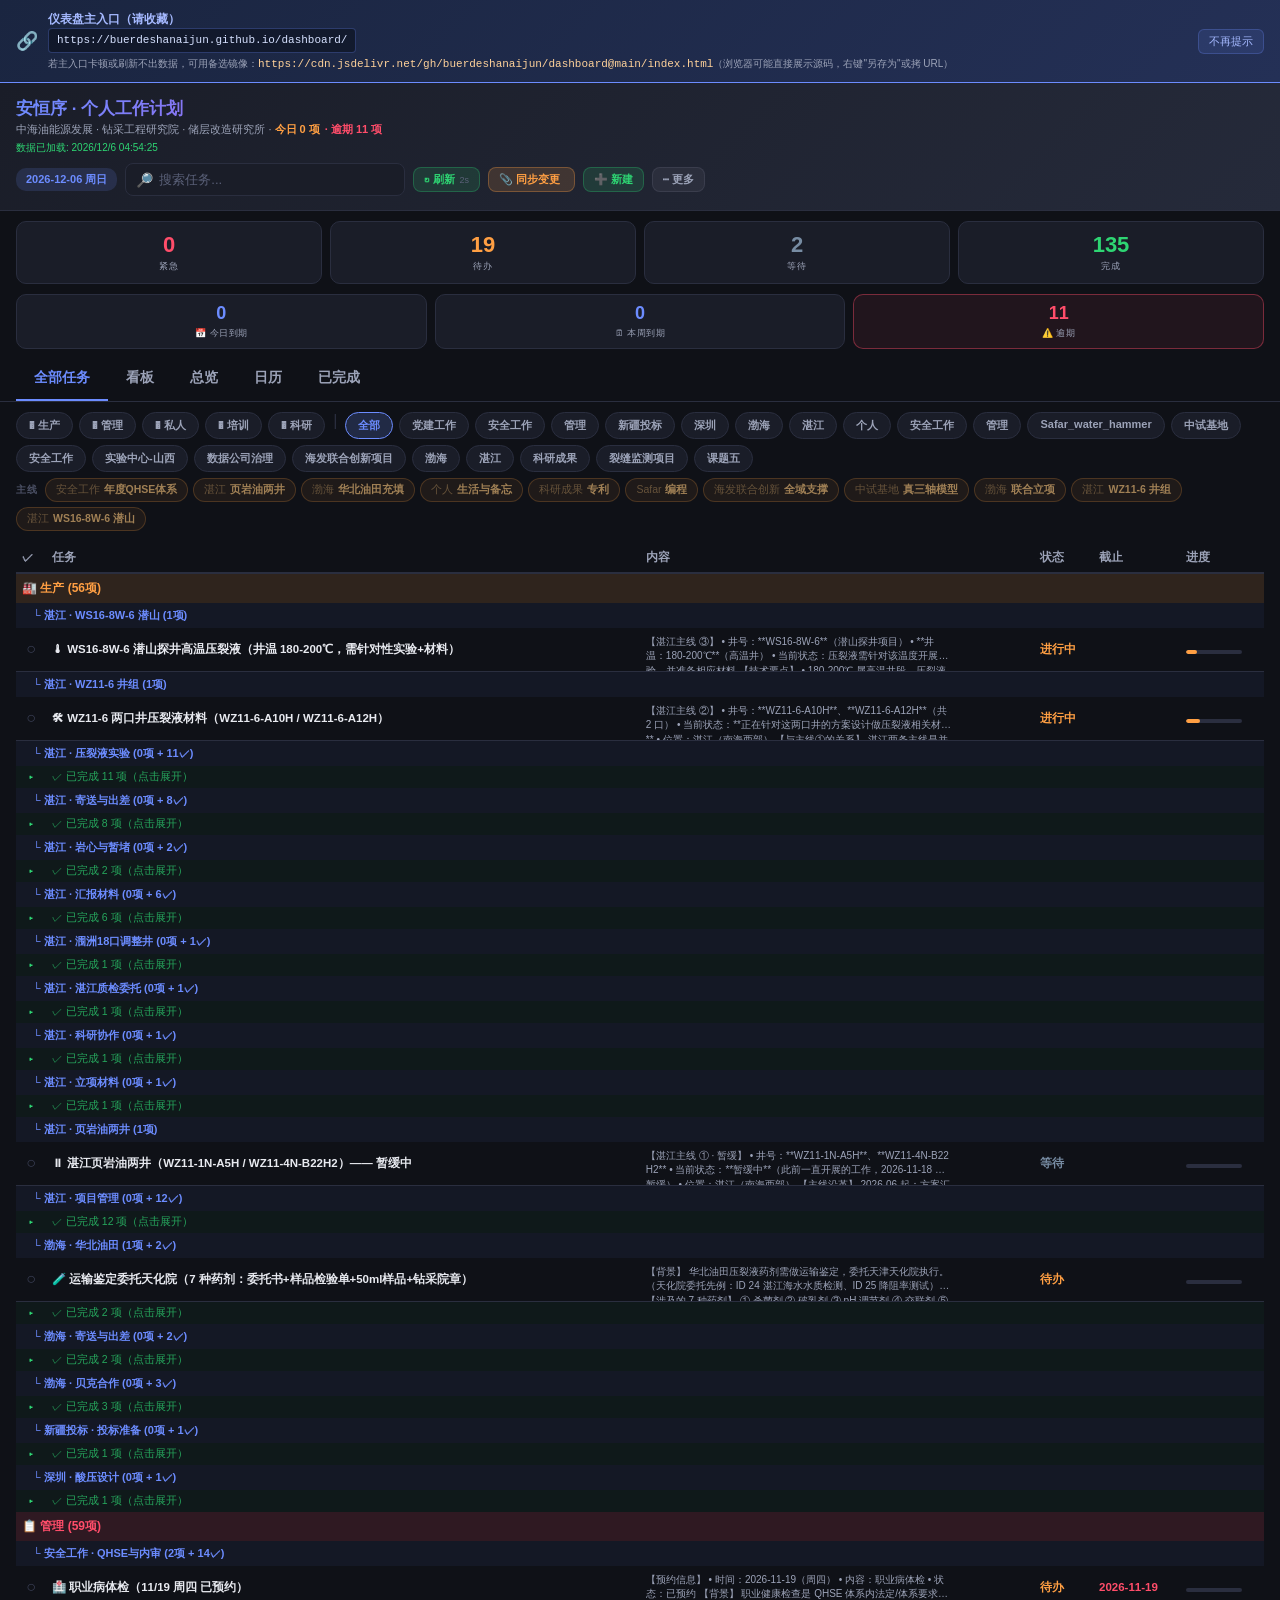
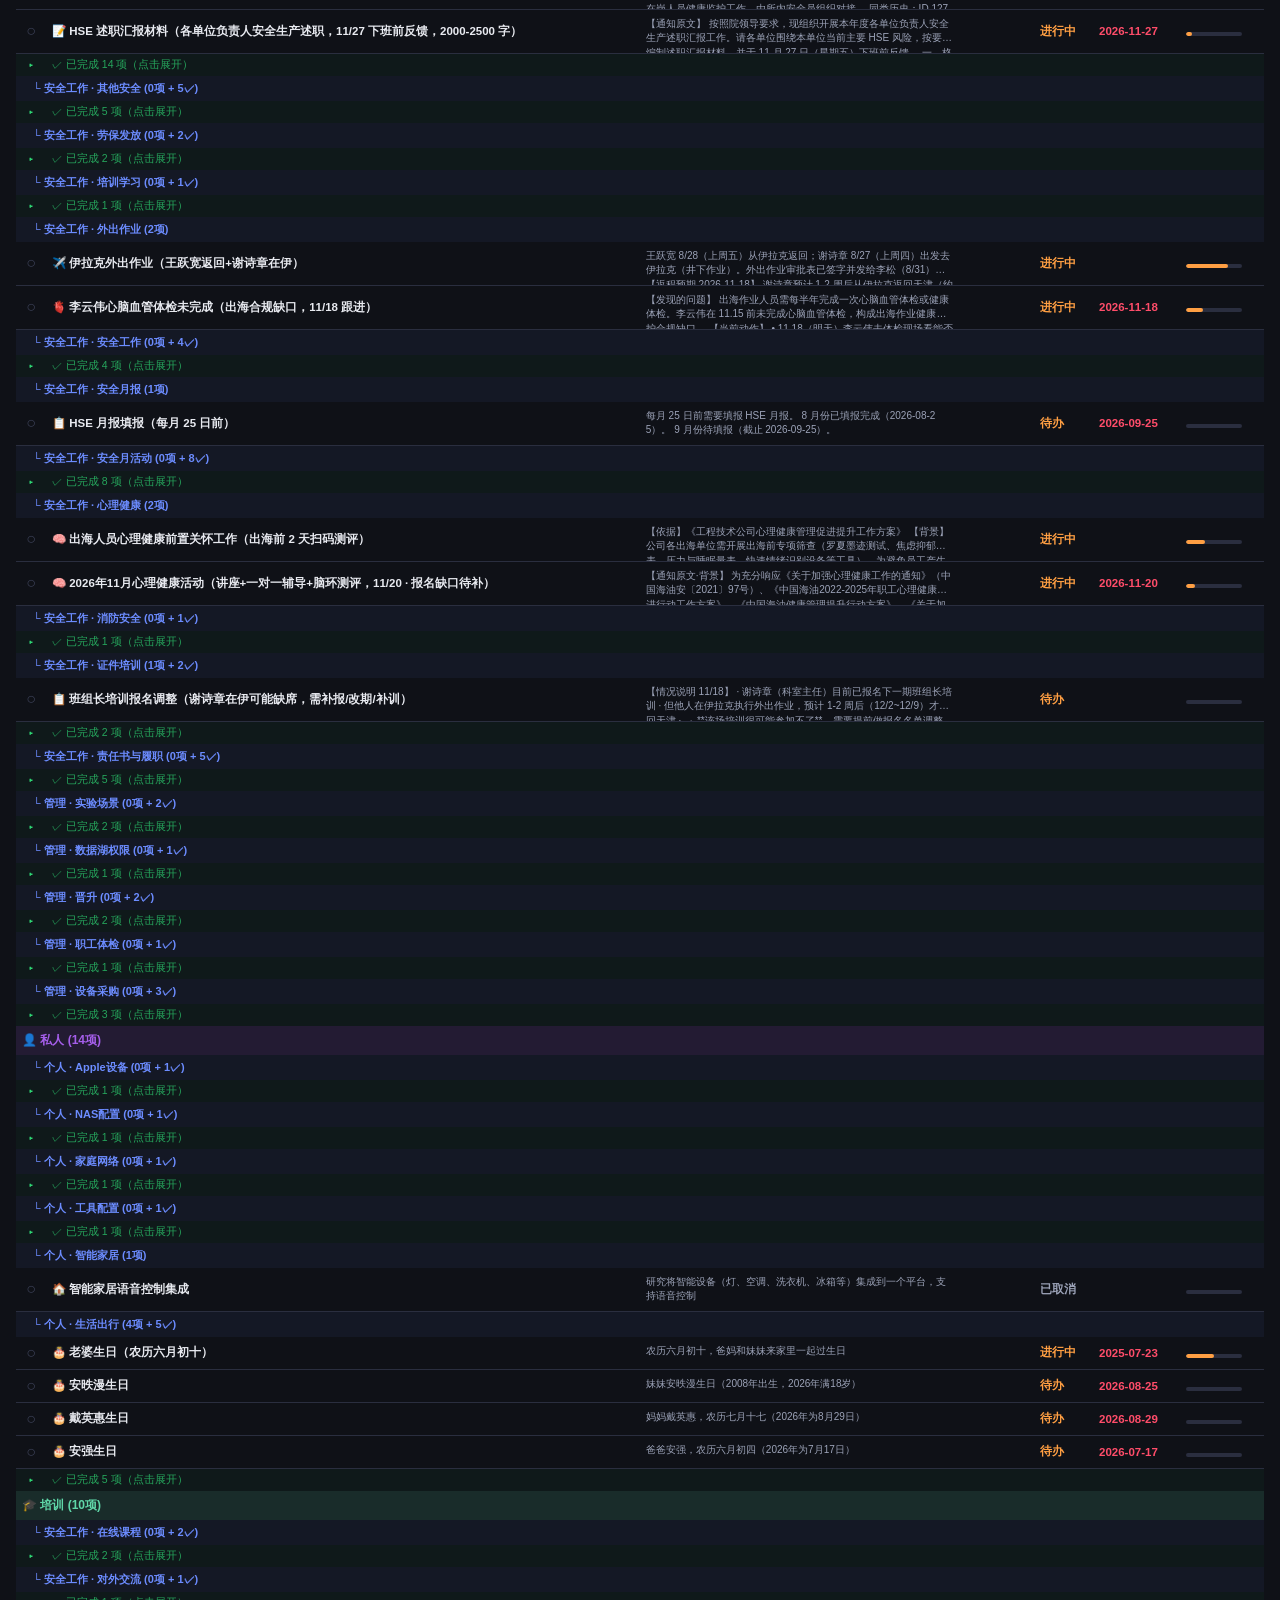
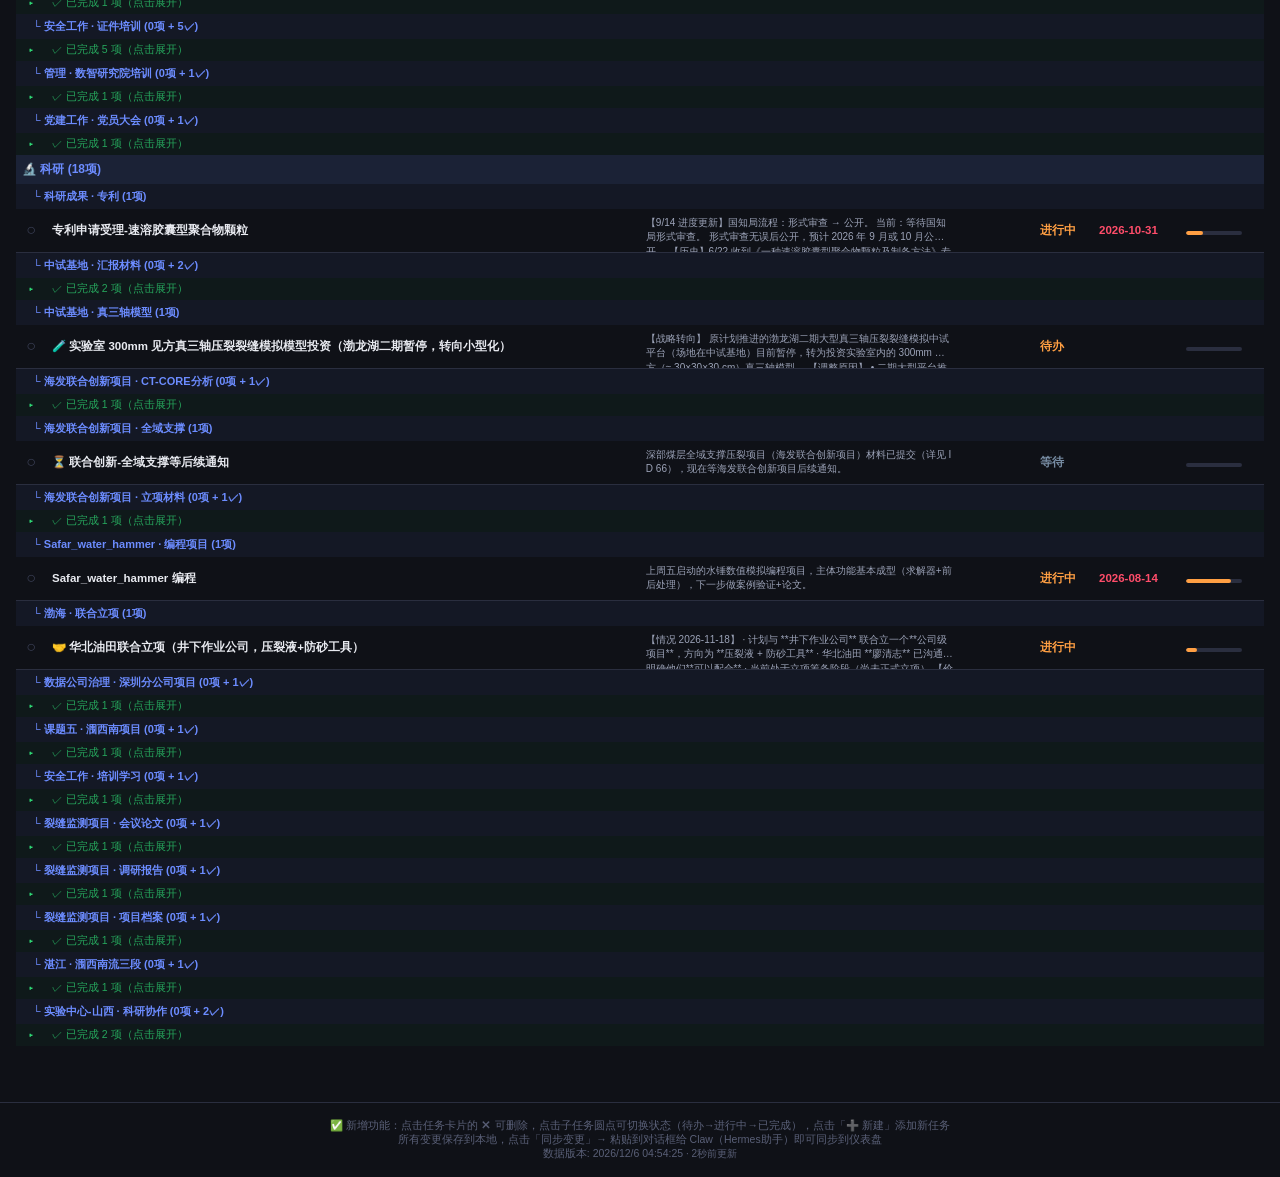
==== commit b7c83456: "🧭 主线(line)维度上线：ID 163-166 + 38 条任务 line 字段 + 主线筛选行" ====
--- a/index.html
+++ b/index.html
@@ -1,2810 +1,2898 @@
-<!DOCTYPE html>
-<html lang="zh-CN">
-<head>
-<meta charset="UTF-8">
-<meta http-equiv="Cache-Control" content="no-cache, no-store, must-revalidate">
-<meta name="viewport" content="width=device-width, initial-scale=1.0, maximum-scale=1.0, user-scalable=no">
-<link rel="icon" type="image/svg+xml" href="favicon.svg">
-<meta http-equiv="Cache-Control" content="no-cache, no-store, must-revalidate">
-<meta http-equiv="Pragma" content="no-cache">
-<meta http-equiv="Expires" content="0">
-<title>安恒序 · 个人工作计划</title>
-<style>
-/* Last sync: 2026-09-03 (banner 改友好提示) */
-
-*{margin:0;padding:0;box-sizing:border-box}
-body{font-family:-apple-system,BlinkMacSystemFont,"PingFang SC","Microsoft YaHei",sans-serif;background:#0f1117;color:#e8eaf0;min-height:100vh;-webkit-tap-highlight-color:transparent;user-select:none;-webkit-user-select:none}
-.hd{background:linear-gradient(135deg,#1a1d28,#252a3a);border-bottom:1px solid #2a2e3f;padding:14px 16px;position:sticky;top:0;z-index:100}
-.hd h1{font-size:17px;font-weight:700;background:linear-gradient(135deg,#6c8cff,#a55eea);-webkit-background-clip:text;-webkit-text-fill-color:transparent;background-clip:text}
-.hd .sub{font-size:11px;color:#9ca3b8;margin-top:2px}
-.hd-badges{display:flex;gap:8px;flex-wrap:wrap;margin-top:8px;align-items:center}
-.dbadge{display:inline-block;background:rgba(108,140,255,.15);color:#6c8cff;padding:4px 10px;border-radius:10px;font-size:11px;font-weight:600}
-.refresh-btn{display:inline-flex;align-items:center;gap:4px;background:rgba(46,213,115,.13);color:#2ed573;border:1px solid rgba(46,213,115,.28);border-radius:8px;padding:4px 10px;font-size:11px;font-weight:600;cursor:pointer}
-.refresh-btn:active{background:rgba(46,213,115,.25)}
-.sync-export-btn{display:inline-flex;align-items:center;gap:4px;background:rgba(255,159,67,.15);color:#ff9f43;border:1px solid rgba(255,159,67,.3);border-radius:8px;padding:4px 10px;font-size:11px;font-weight:600;cursor:pointer}
-.sync-export-btn:active{background:rgba(255,159,67,.25)}
-.sync-export-btn.has-changes{background:rgba(255,77,106,.18);color:#ff4d6a;border-color:rgba(255,77,106,.3);animation:pulse 2s infinite}
-.sync-clear-btn{display:inline-flex;align-items:center;gap:4px;background:rgba(120,120,140,.12);color:#9ca3b8;border:1px solid rgba(120,120,140,.2);border-radius:8px;padding:4px 10px;font-size:11px;font-weight:600;cursor:pointer}
-.sync-clear-btn:active{background:rgba(120,120,140,.25)}
-@keyframes pulse{0%,100%{box-shadow:0 0 0 0 rgba(255,77,106,.4)}50%{box-shadow:0 0 0 6px rgba(255,77,106,0)}}
-.stats{display:grid;grid-template-columns:repeat(4,1fr);gap:8px;padding:10px 16px}
-.sc{background:#1a1d28;border-radius:10px;padding:10px;border:1px solid #2a2e3f;text-align:center}
-.sc .n{font-size:22px;font-weight:800}
-.sc .l{font-size:9px;color:#9ca3b8;margin-top:2px;letter-spacing:1px}
-.stats-aux{display:grid;grid-template-columns:repeat(3,1fr);gap:8px;padding:0 16px 8px}
-.sa-cell{background:#1a1d28;border-radius:10px;padding:8px 6px;border:1px solid #2a2e3f;text-align:center;transition:all .15s}
-.sa-cell:hover{border-color:#6c8cff;background:#252a3a}
-.sa-cell.active{background:rgba(108,140,255,.15);border-color:#6c8cff}
-.sa-num{font-size:18px;font-weight:800;color:#6c8cff;line-height:1.2}
-.sa-lab{font-size:9px;color:#9ca3b8;margin-top:2px;letter-spacing:.5px}
-.sa-cell.overdue{border-color:rgba(255,77,106,.4)}
-.sa-cell.overdue .sa-num{color:#ff4d6a}
-.sa-cell.overdue.has-overdue{background:rgba(255,77,106,.08);animation:pulse 2s infinite}
-.tabs{display:flex;border-bottom:1px solid #2a2e3f;padding:0 16px}
-.tab{padding:12px 18px;font-size:14px;font-weight:600;color:#9ca3b8;cursor:pointer;border-bottom:2px solid transparent;white-space:nowrap;-webkit-tap-highlight-color:rgba(108,140,255,.2)}
-.tab.on{color:#6c8cff;border-bottom-color:#6c8cff}
-.vw{display:none;padding:10px 16px 40px}
-.vw.on{display:block}
-.fbar{display:flex;gap:6px;flex-wrap:wrap;margin-bottom:12px}
-.fb{padding:5px 12px;border-radius:14px;font-size:11px;font-weight:600;background:#1a1d28;border:1px solid #2a2e3f;color:#9ca3b8;cursor:pointer;-webkit-tap-highlight-color:rgba(108,140,255,.2)}
-.fb.on{background:rgba(108,140,255,.2);border-color:#6c8cff;color:#6c8cff}
-.kb{display:grid;grid-template-columns:repeat(3,1fr);gap:10px}
-.kc{background:rgba(26,29,40,.7);border-radius:10px;padding:10px;min-height:120px}
-.kc h3{font-size:11px;font-weight:700;letter-spacing:1px;margin-bottom:8px;padding-bottom:6px;border-bottom:2px solid #2a2e3f}
-.kc.td h3{color:#ff9f43;border-color:#ff9f43}
-.kc.wt h3{color:#778ca3;border-color:#778ca3}
-.kc.dn h3{color:#2ed573;border-color:#2ed573}
-.tc{background:#1a1d28;border-radius:8px;padding:11px;margin-bottom:7px;border:1px solid #2a2e3f;cursor:pointer;position:relative;transition:background .15s}
-.tc:active{background:#252838}
-.tc.dragging{opacity:.4;transform:scale(.98)}
-.tc.drag-over-top{border-top:2px solid #6c8cff !important}
-.tc.drag-over-bottom{border-bottom:2px solid #6c8cff !important}
-.tc[draggable="true"]{cursor:grab}
-.tc[draggable="true"]:active{cursor:grabbing}
-.tc.done{opacity:.55}
-.tc.done .tt{text-decoration:line-through;color:#778ca3}
-.tc.local-mod{border-color:rgba(255,159,67,.5);box-shadow:inset 0 0 0 1px rgba(255,159,67,.15)}
-.tc-toggle{position:absolute;top:10px;right:10px;width:28px;height:28px;border-radius:50%;border:2px solid #3a3f55;background:transparent;cursor:pointer;display:flex;align-items:center;justify-content:center;transition:all .2s;z-index:5;font-size:14px;color:transparent;padding:0;line-height:1}
-.tc-toggle:hover,.tc-toggle:active{transform:scale(1.12);border-color:#2ed573}
-.tc-toggle.checked{background:#2ed573;border-color:#2ed573;color:#0f1117;font-weight:700}
-.tc-toggle.checked:hover,.tc-toggle.checked:active{background:#ff4d6a;border-color:#ff4d6a;color:#fff}
-.tc.done .tc-toggle.checked{background:rgba(46,213,115,.5);border-color:rgba(46,213,115,.5)}
-.tt{font-size:13px;font-weight:600;margin-bottom:4px;line-height:1.35;padding-right:34px}
-.td2{font-size:10.5px;color:#9ca3b8;line-height:1.4;margin-bottom:6px;overflow:hidden;text-overflow:ellipsis;display:-webkit-box;-webkit-line-clamp:3;-webkit-box-orient:vertical;word-break:break-word}
-.td2.trunc{max-height:2.8em;position:relative}
-.td2.trunc::after{content:'';position:absolute;bottom:0;right:0;width:50px;height:1.2em;background:linear-gradient(to right,transparent,#1a1d28)}
-.tc:hover .td2.trunc::after{background:linear-gradient(to right,transparent,#252838)}
-.tc:hover .td2.trunc{-webkit-line-clamp:unset;max-height:none}
-.td2 .ds-bullet{display:block;padding-left:12px;position:relative;margin-top:1px}
-.td2 .ds-bullet::before{content:'•';position:absolute;left:0;color:#6c8cff}
-.mg{display:flex;gap:4px;flex-wrap:wrap;align-items:center}
-.bg{display:inline-block;padding:2px 7px;border-radius:4px;font-size:9.5px;font-weight:600}
-.bu{background:rgba(255,77,106,.18);color:#ff4d6a}
-.bh{background:rgba(255,159,67,.18);color:#ff9f43}
-.bm{background:rgba(255,217,61,.18);color:#ffd93d}
-.bl{background:rgba(46,213,115,.18);color:#2ed573}
-.bc{background:rgba(108,140,255,.13);color:#6c8cff}
-.bp{background:rgba(236,100,166,.18);color:#ec64a6}
-.bd{background:rgba(255,255,255,.06);color:#9ca3b8}
-.blocal{background:rgba(255,159,67,.2);color:#ff9f43;font-size:9px;padding:1px 5px;border-radius:3px;margin-left:2px}
-.pb{width:100%;height:4px;background:#2a2e3f;border-radius:2px;margin-top:6px;overflow:hidden}
-.pb .pf{height:100%;border-radius:2px;transition:width .3s}
-/* Calendar */
-.cal-header{display:flex;justify-content:space-between;align-items:center;padding:10px 0}
-.cal-header button{background:#1a1d28;border:1px solid #2a2e3f;color:#9ca3b8;border-radius:8px;padding:6px 14px;font-size:12px;cursor:pointer}
-.cal-header .cal-month{font-size:15px;font-weight:700}
-.cal-grid{display:grid;grid-template-columns:repeat(7,1fr);gap:3px;text-align:center}
-.cal-dow{padding:6px 0;font-size:10px;font-weight:700;color:#9ca3b8}
-.cal-day{background:#1a1d28;border-radius:8px;padding:4px 2px;min-height:56px;cursor:pointer;border:1px solid #2a2e3f;font-size:11px;transition:background .15s;position:relative}
-.cal-day:hover{background:#252a3a}
-.cal-day.today{border-color:#ff4d6a;background:rgba(255,77,106,.08)}
-.cal-day.today .cal-dnum{color:#ff4d6a;font-weight:800}
-.cal-day.other{opacity:.35}
-.cal-dnum{font-size:11px;font-weight:600;margin-bottom:3px}
-.cal-dots{display:flex;gap:2px;flex-wrap:wrap;justify-content:center}
-.cal-dot{width:6px;height:6px;border-radius:50%}
-.cal-dot.done-bg{background:#2ed573}
-.cal-dot.todo-bg{background:#ff9f43}
-.cal-dot.wait-bg{background:#778ca3}
-.cal-day-pop{display:none;position:absolute;bottom:calc(100% + 6px);left:50%;transform:translateX(-50%);background:#1a1d28;border:1px solid #2a2e3f;border-radius:8px;padding:6px 8px;z-index:50;min-width:150px;max-width:220px;font-size:10px;text-align:left;box-shadow:0 4px 16px rgba(0,0,0,.5);white-space:nowrap;pointer-events:none}
-.cal-day:hover .cal-day-pop{display:block}
-.cal-day-pop .cp-item{padding:3px 0;border-bottom:1px solid #232738;display:flex;gap:4px;align-items:center}
-.cal-day-pop .cp-item:last-child{border-bottom:none}
-.cal-day-pop .cp-status{font-size:9px;padding:1px 4px;border-radius:3px;font-weight:600}
-.cal-day-pop .cp-status.done-c{color:#2ed573;background:rgba(46,213,115,.15)}
-.cal-day-pop .cp-status.todo-c{color:#ff9f43;background:rgba(255,159,67,.15)}
-.cal-day-pop .cp-status.wait-c{color:#778ca3;background:rgba(120,140,160,.15)}
-.mo{display:none;position:fixed;top:0;left:0;right:0;bottom:0;background:rgba(0,0,0,.65);z-index:200;align-items:center;justify-content:center;padding:16px}
-.mo.show{display:flex}
-.md{background:#1a1d28;border-radius:14px;padding:20px;max-width:440px;width:100%;border:1px solid #2a2e3f;max-height:85vh;overflow-y:auto}
-.md h2{font-size:17px;margin-bottom:12px;line-height:1.4}
-.fl{margin-bottom:14px}
-.fl label{display:block;font-size:10px;color:#9ca3b8;margin-bottom:4px;text-transform:uppercase;letter-spacing:1.5px;font-weight:700}
-.fl .vl{font-size:14px;line-height:1.55}
-.empty{color:#5a6078;font-size:12px;text-align:center;padding:24px 12px}
-.ft{text-align:center;padding:16px;color:#5a6078;font-size:10.5px;border-top:1px solid #2a2e3f;margin-top:16px}
-.toast{position:fixed;bottom:24px;left:50%;transform:translateX(-50%) translateY(70px);background:#1a1d28;color:#e8eaf0;padding:10px 24px;border-radius:10px;font-size:14px;font-weight:600;z-index:300;opacity:0;transition:all .3s;white-space:nowrap;border:1px solid #2a2e3f}
-.toast.show{transform:translateX(-50%) translateY(0);opacity:1}
-.sync-badge{font-size:10px;color:#778ca3;margin-top:4px}
-.sync-badge.ok{color:#2ed573}
-.sync-badge.err{color:#ff4d6a}
-/* Reminder chips in sub line */
-.rem-today{color:#ff9f43;font-weight:600}
-.rem-overdue{color:#5a6078;margin-left:2px}
-.rem-overdue.has-overdue{color:#ff4d6a;font-weight:700;animation:pulse 2s infinite}
-.search-wrap{display:flex;align-items:center;gap:6px;background:#1a1d28;border:1px solid #2a2e3f;border-radius:8px;padding:2px 10px;flex:1;min-width:120px;max-width:280px;transition:border-color .2s}
-.search-wrap:focus-within{border-color:#6c8cff}
-.search-wrap .sicon{color:#5a6078;font-size:14px;pointer-events:none}
-.search-wrap input{background:transparent;border:none;color:#e8eaf0;font-size:13px;padding:6px 0;outline:none;width:100%;font-family:inherit}
-.search-wrap input::placeholder{color:#5a6078}
-.search-clear{display:none;background:none;border:none;color:#5a6078;cursor:pointer;font-size:14px;padding:2px 2px}
-.search-clear.show{display:block}
-.search-empty{color:#5a6078;font-size:13px;text-align:center;padding:32px 12px}
-.notif-badge{position:relative;display:inline-flex;align-items:center;gap:4px;background:rgba(108,140,255,.12);color:#6c8cff;border:1px solid rgba(108,140,255,.25);border-radius:8px;padding:4px 10px;font-size:11px;font-weight:600;cursor:pointer}
-.notif-badge.enabled{background:rgba(46,213,115,.13);color:#2ed573;border-color:rgba(46,213,115,.28)}
-.notif-badge:active{transform:scale(.95)}
-.chart-wrap{background:#1a1d28;border-radius:10px;padding:14px;border:1px solid #2a2e3f;margin-bottom:10px;position:relative;min-height:200px}
-.chart-wrap h3{font-size:12px;font-weight:700;margin-bottom:10px;color:#6c8cff}
-.loading{text-align:center;padding:60px 20px;color:#9ca3b8;font-size:14px}
-@keyframes spin{0%{transform:rotate(0deg)}100%{transform:rotate(360deg)}}
-.spinner{display:inline-block;width:24px;height:24px;border:3px solid #2a2e3f;border-top-color:#6c8cff;border-radius:50%;animation:spin .8s linear infinite;margin-bottom:12px}
-/* Subtask expand/collapse */
-.st-toggle{display:inline-flex;align-items:center;gap:4px;font-size:10px;color:#5a6078;cursor:pointer;padding:3px 8px 3px 4px;border-radius:4px;margin-top:0;background:rgba(120,120,140,.08);border:none;font-family:inherit;transition:all .15s}
-.st-toggle:hover{background:rgba(120,120,140,.18);color:#9ca3b8}
-.st-toggle .arr{display:inline-block;transition:transform .2s;font-size:8px;margin-right:2px}
-.st-toggle.open .arr{transform:rotate(90deg)}
-.st-toggle .scnt{font-size:9px;color:#5a6078}
-.st-wrap{display:none;margin-top:8px;padding-top:6px;border-top:1px dashed #2a2e3f}
-.st-wrap.open{display:block}
-.st-item{display:flex;align-items:center;gap:6px;padding:4px 4px;font-size:11px;color:#c4c9d4;border-radius:4px}
-.st-item:hover{background:rgba(255,255,255,.03)}
-.st-item.done{color:#778ca3;text-decoration:line-through}
-.st-dot{width:8px;height:8px;border-radius:50%;flex-shrink:0}
-.st-dot.done{background:#2ed573}
-.st-dot.progress{background:#ff9f43}
-.st-dot.todo{background:#3a3f55;border:1.5px solid #5a6078}
-.st-date{font-size:9px;color:#5a6078;margin-left:auto;white-space:nowrap}
-.fl label .arr{display:inline-block;transition:transform .2s;margin-right:3px}
-@media(max-width:768px){.stats{grid-template-columns:repeat(2,1fr)}.kb{grid-template-columns:1fr}.hd h1{font-size:15px}.md{padding:16px}.kc{min-height:80px}}
-
-/* ===== LIGHT THEME OVERRIDES ===== */
-body[data-theme="light"]{background:#f5f6fa;color:#1a1d28}
-body[data-theme="light"] .hd{background:linear-gradient(135deg,#ffffff,#f0f2f8);border-bottom-color:#d8dce6}
-body[data-theme="light"] .hd .sub{color:#5a6078}
-body[data-theme="light"] .hd h1{background:linear-gradient(135deg,#4a6cdf,#7a4ed1);-webkit-background-clip:text;background-clip:text}
-body[data-theme="light"] .stats .sc,
-body[data-theme="light"] .stats-aux .sa-cell,
-body[data-theme="light"] .tc,
-body[data-theme="light"] .kc,
-body[data-theme="light"] .ov-card,
-body[data-theme="light"] .chart-wrap,
-body[data-theme="light"] .dbadge{background:#ffffff;border-color:#d8dce6;color:#1a1d28}
-body[data-theme="light"] .sc .l,
-body[data-theme="light"] .sa-lab{color:#5a6078}
-body[data-theme="light"] .tc .tt{color:#1a1d28}
-body[data-theme="light"] .tc .td2{color:#5a6078}
-body[data-theme="light"] .tc:hover{background:#f0f2f8}
-body[data-theme="light"] .tab{color:#5a6078}
-body[data-theme="light"] .tab.on{color:#4a6cdf;border-bottom-color:#4a6cdf}
-body[data-theme="light"] .fbar .fb{background:#ffffff;border-color:#d8dce6;color:#5a6078}
-body[data-theme="light"] .fbar .fb.on{background:rgba(74,108,223,.15);border-color:#4a6cdf;color:#4a6cdf}
-body[data-theme="light"] .search-wrap{background:#ffffff;border-color:#d8dce6}
-body[data-theme="light"] .search-wrap input{color:#1a1d28}
-body[data-theme="light"] .refresh-btn{background:rgba(46,213,115,.1);color:#1d8c4a;border-color:rgba(46,213,115,.4)}
-body[data-theme="light"] .sync-export-btn{background:rgba(255,159,67,.15);color:#c47820;border-color:rgba(255,159,67,.4)}
-body[data-theme="light"] .add-btn{background:rgba(46,213,115,.18);color:#1d8c4a;border-color:rgba(46,213,115,.5)}
-body[data-theme="light"] .more-btn{background:#ffffff;border-color:#d8dce6;color:#5a6078}
-body[data-theme="light"] .more-menu{background:#ffffff;border-color:#d8dce6;box-shadow:0 4px 16px rgba(0,0,0,.15)}
-body[data-theme="light"] .more-item{color:#1a1d28}
-body[data-theme="light"] .more-item:hover{background:rgba(74,108,223,.12);color:#4a6cdf}
-body[data-theme="light"] #importTA{background:#ffffff;border-color:#d8dce6;color:#1a1d28}
-body[data-theme="light"] .fl input,
-body[data-theme="light"] .fl textarea,
-body[data-theme="light"] .fl select{background:#ffffff;border-color:#d8dce6;color:#1a1d28}
-body[data-theme="light"] .md{background:#ffffff;border-color:#d8dce6;color:#1a1d28}
-body[data-theme="light"] .toast{background:#ffffff;border-color:#d8dce6;color:#1a1d28;box-shadow:0 4px 16px rgba(0,0,0,.2)}
-body[data-theme="light"] .ft{color:#5a6078;border-top-color:#d8dce6}
-
-/* ===== NEW FEATURES ===== */
-.tc.overdue{border-color:rgba(255,77,106,.5)!important;box-shadow:0 0 0 1px rgba(255,77,106,.25),inset 0 0 0 1px rgba(255,77,106,.08)!important}
-.tc.overdue .tt::after{content:' ⚠️';font-size:9px;color:#ff4d6a;font-weight:400;margin-left:4px}
-.card-update{font-size:9.5px;color:#6c8cff;margin-top:4px;padding:3px 6px;background:rgba(108,140,255,.08);border-radius:4px;display:flex;align-items:center;gap:4px;line-height:1.35}
-.ud-tag{font-size:8px;padding:1px 5px;border-radius:3px;font-weight:700;white-space:nowrap;flex-shrink:0}
-.ud-tag.plan{background:rgba(108,140,255,.2);color:#6c8cff}
-.ud-tag.done{background:rgba(46,213,115,.2);color:#2ed573}
-.ud-tag.travel{background:rgba(255,159,67,.2);color:#ff9f43}
-.ud-tag.meeting{background:rgba(165,94,234,.2);color:#a55eea}
-.ud-tag.lab{background:rgba(0,206,209,.2);color:#00ced1}
-.ud-tag.progress{background:rgba(255,217,61,.2);color:#ffd93d}
-.ud-tag.cancel{background:rgba(255,77,106,.2);color:#ff4d6a}
-.ud-tag.update{background:rgba(120,140,160,.2);color:#9ca3b8}
-.card-update .ud-date{color:#9ca3b8;font-size:8.5px;white-space:nowrap;flex-shrink:0}
-/* Add task modal */
-.add-btn{display:inline-flex;align-items:center;gap:4px;background:rgba(46,213,115,.13);color:#2ed573;border:1px solid rgba(46,213,115,.28);border-radius:8px;padding:4px 10px;font-size:11px;font-weight:600;cursor:pointer}
-.add-btn:active{background:rgba(46,213,115,.25)}
-/* More menu */
-.more-wrap{position:relative}
-.more-btn{display:inline-flex;align-items:center;gap:4px;background:rgba(120,120,140,.12);color:#9ca3b8;border:1px solid rgba(120,120,140,.2);border-radius:8px;padding:4px 10px;font-size:11px;font-weight:600;cursor:pointer}
-.more-btn:active{background:rgba(120,120,140,.25)}
-.more-menu{position:absolute;top:calc(100% + 6px);right:0;background:#1a1d28;border:1px solid #2a2e3f;border-radius:8px;min-width:160px;box-shadow:0 4px 16px rgba(0,0,0,.5);z-index:200;padding:4px 0}
-.more-item{padding:8px 14px;font-size:12px;color:#e8eaf0;cursor:pointer;display:flex;align-items:center;gap:6px}
-.more-item:hover{background:rgba(108,140,255,.15);color:#6c8cff}
-.fl input,.fl textarea,.fl select{width:100%;padding:8px 10px;background:#0f1117;border:1px solid #2a2e3f;border-radius:8px;color:#e8eaf0;font-size:13px;font-family:inherit;outline:none;transition:border-color .2s}
-.fl input:focus,.fl textarea:focus,.fl select:focus{border-color:#6c8cff}
-.fl textarea{resize:vertical;min-height:60px}
-.fl select option{background:#1a1d28;color:#e8eaf0}
-.fl .form-row{display:flex;gap:10px;flex-wrap:wrap}
-.fl .form-row > div{flex:1;min-width:100px}
-.form-actions{display:flex;gap:10px;margin-top:16px}
-.form-actions button{flex:1;padding:10px;border-radius:8px;font-size:13px;font-weight:700;cursor:pointer;border:none;font-family:inherit}
-.form-actions .btn-primary{background:#2ed573;color:#0f1117}
-.form-actions .btn-cancel{background:#3a3f55;color:#9ca3b8}
-.form-actions .btn-primary:active{background:#26b863}
-/* Delete button on cards */
-.tc-del{position:absolute;top:10px;right:42px;width:24px;height:24px;border-radius:50%;background:transparent;border:none;color:#5a6078;cursor:pointer;font-size:12px;display:flex;align-items:center;justify-content:center;transition:all .15s;z-index:5;line-height:1;padding:0;opacity:0}
-.tc:hover .tc-del{opacity:1}
-.tc-del:hover{background:rgba(255,77,106,.2);color:#ff4d6a}
-/* Subtask clickable */
-.st-item{cursor:pointer}
-.st-item:active{background:rgba(255,255,255,.06)!important}
-.card-ts{font-size:8.5px;color:#5a6078;margin-top:3px;text-align:right}
-.hl{background:rgba(255,217,61,.35);color:#ffd93d;border-radius:2px;padding:0 1px}
-.ov-grid{display:grid;grid-template-columns:repeat(2,1fr);gap:10px;margin-top:8px}
-.ov-card{background:#1a1d28;border-radius:10px;padding:14px;border:1px solid #2a2e3f}
-.ov-card h3{font-size:13px;font-weight:700;margin-bottom:8px;color:#e8eaf0;display:flex;align-items:center;gap:6px}
-.ov-card .ov-num{font-size:24px;font-weight:800}
-.ov-card .ov-progress{height:6px;background:#2a2e3f;border-radius:3px;margin:6px 0;overflow:hidden}
-.ov-card .ov-progress .ov-bar{height:100%;border-radius:3px;transition:width .5s}
-.ov-stat-row{display:flex;justify-content:space-between;padding:3px 0;font-size:11px;color:#c4c9d4}
-.ov-stat-row .ov-label{color:#9ca3b8}
-/* 2026-09-16: 区域/项目分布条形图 */
-.cbar-row{display:flex;align-items:center;gap:8px;margin-bottom:6px;font-size:11px}
-.cbar-name{width:112px;flex-shrink:0;color:#c4c9d4;overflow:hidden;text-overflow:ellipsis;white-space:nowrap}
-.cbar-track{height:16px;background:#0f1117;border-radius:4px;overflow:hidden;display:flex;flex:1;max-width:100%}
-.cbar-done{height:100%;background:linear-gradient(90deg,#2ed573,#26b463);transition:width .4s}
-.cbar-active{height:100%;background:linear-gradient(90deg,#ff9f43,#e8853a);transition:width .4s}
-.cbar-num{width:82px;flex-shrink:0;text-align:right;color:#9ca3b8;font-size:10px;white-space:nowrap}
-
-.batch-btn.cancel{background:rgba(120,120,140,.12);color:#9ca3b8}
-.tc-select{position:absolute;top:8px;left:8px;width:18px;height:18px;border-radius:4px;border:2px solid #3a3f55;background:transparent;cursor:pointer;z-index:6;display:none;align-items:center;justify-content:center;font-size:11px;color:transparent;transition:all .15s}
-.batch-bar{display:none;align-items:center;gap:8px;padding:6px 12px;background:rgba(108,140,255,.1);border:1px solid rgba(108,140,255,.2);border-radius:8px;margin-bottom:8px}
-.batch-bar.show{display:flex;flex-wrap:wrap}
-.batch-bar .batch-count{font-size:12px;font-weight:600;color:#6c8cff}
-.batch-btn{padding:4px 12px;border-radius:6px;font-size:11px;font-weight:600;cursor:pointer;border:none;font-family:inherit;transition:all .15s}
-.batch-btn.done{background:rgba(46,213,115,.18);color:#2ed573}
-.batch-btn.del{background:rgba(255,77,106,.18);color:#ff4d6a}
-.batch-btn.cancel{background:rgba(120,120,140,.12);color:#9ca3b8}
-.tc-select{position:absolute;top:8px;left:8px;width:18px;height:18px;border-radius:4px;border:2px solid #3a3f55;background:transparent;cursor:pointer;z-index:6;display:none;align-items:center;justify-content:center;font-size:11px;color:transparent;transition:all .15s}
-.tc-select.checked{background:#6c8cff;border-color:#6c8cff;color:#fff}
-body.batch-mode .tc-select{display:flex}
-body.batch-mode .tc{position:relative;padding-left:32px}
-body.batch-mode .tc-toggle{right:6px}
-body.batch-mode .tt{padding-right:30px}
-@media(max-width:768px){.ov-grid{grid-template-columns:1fr}}
-@media(max-width:480px){.stats{grid-template-columns:repeat(2,1fr)}.kb{grid-template-columns:1fr}.stats-aux{grid-template-columns:repeat(3,1fr)}.sa-num{font-size:15px}}
-
-/* === 入口信息 banner (2026-09-03) === */
-.entry-banner{background:linear-gradient(135deg,#1a2540,#243056);border-bottom:1px solid #6c8cff;padding:10px 16px;display:flex;align-items:center;gap:10px;flex-wrap:wrap;font-size:12px}
-.entry-banner.hidden{display:none}
-.entry-banner .eb-icon{font-size:18px;line-height:1;flex-shrink:0}
-.entry-banner .eb-text{flex:1;min-width:240px;color:#cdd6f4;line-height:1.5}
-.entry-banner .eb-text b{color:#a5b9ff;font-weight:700}
-.entry-banner .eb-text code{background:rgba(0,0,0,.35);color:#d6e1ff;padding:3px 8px;border-radius:4px;font-family:ui-monospace,"Cascadia Code","Consolas",monospace;font-size:11px;display:inline-block;word-break:break-all;cursor:pointer;border:1px solid rgba(108,140,255,.3)}
-.entry-banner .eb-text code:hover{background:rgba(108,140,255,.18);border-color:#6c8cff}
-.entry-banner .eb-text code:active{background:rgba(108,140,255,.3)}
-.entry-banner .eb-text .eb-hint{font-size:10px;color:#9ca3b8;margin-top:3px;display:block}
-.entry-banner .eb-close{background:rgba(108,140,255,.12);border:1px solid rgba(108,140,255,.25);color:#a5b9ff;border-radius:6px;padding:4px 10px;font-size:11px;cursor:pointer;flex-shrink:0}
-.entry-banner .eb-close:hover{background:rgba(108,140,255,.22)}
-.entry-banner .eb-toast{font-size:10px;color:#2ed573;margin-left:6px;opacity:0;transition:opacity .3s}
-.entry-banner .eb-toast.show{opacity:1}
-</style>
-</head>
-<body>
-
-<div class="entry-banner" id="entryBanner">
-  <span class="eb-icon">🔗</span>
-  <div class="eb-text">
-    <b>仪表盘主入口（请收藏）</b>
-    <br><code id="entryUrl" onclick="copyEntryUrl()">https://buerdeshanaijun.github.io/dashboard/</code>
-    <span class="eb-toast" id="entryToast">已复制 ✓</span>
-    <span class="eb-hint">若主入口卡顿或刷新不出数据，可用备选镜像：<code style="background:transparent;border:0;padding:0;color:#ffd29a;cursor:pointer" onclick="copyAltUrl()">https://cdn.jsdelivr.net/gh/buerdeshanaijun/dashboard@main/index.html</code>（浏览器可能直接展示源码，右键"另存为"或拷 URL）</span>
-  </div>
-  <button class="eb-close" onclick="closeEntryBanner()">不再提示</button>
-</div>
-
-<div class="hd">
-  <div style="display:flex;justify-content:space-between;align-items:start">
-    <div>
-      <h1>安恒序 &middot; 个人工作计划</h1>
-      <div class="sub">中海油能源发展 &middot; 钻采工程研究院 &middot; 储层改造研究所 &middot; <span class="rem-today">今日 <b id="remToday">0</b> 项</span><span class="rem-overdue" id="remOverdueWrap"> &middot; 逾期 <b id="remOverdue">0</b> 项</span></div>
-      <div class="sync-badge" id="syncStatus">加载中...</div>
-    </div>
-  </div>
-  <div class="hd-badges">
-    <span class="dbadge" id="todayBadge"></span>
-    <div class="search-wrap">
-      <span class="sicon">&#128270;</span>
-      <input type="text" id="searchInput" placeholder="搜索任务..." oninput="onSearch(this.value)" autocomplete="off">
-      <button class="search-clear" id="searchClear" onclick="clearSearch()">&#10005;</button>
-    </div>
-    <span class="refresh-btn" onclick="refreshData()">&#8635; 刷新 <span id="refreshTimer" style="font-size:9px;color:#5a6078;font-weight:400"></span></span>
-    <span class="sync-export-btn" id="syncBtn" onclick="exportChanges()" title="导出本地修改，粘贴给Claw同步">&#128206; 同步变更 <span id="syncCount"></span></span>
-    <span class="add-btn" onclick="showAddTaskMo()">&#10133; 新建</span>
-    <div class="more-wrap">
-      <span class="more-btn" id="moreBtn" onclick="toggleMoreMenu()">&#8943; 更多</span>
-      <div class="more-menu" id="moreMenu" style="display:none">
-        <div class="more-item" onclick="toggleTheme()">&#127769; 切换主题</div>
-        <div class="more-item" id="clearBtn2" onclick="clearLocalChanges()" style="display:none">&#10005; 清除本地修改</div>
-        <div class="more-item" onclick="toggleBatchMode()">&#128203; 批量操作</div>
-        <div class="more-item" onclick="requestNotify()">&#128276; 开启通知</div>
-        <div class="more-item" onclick="exportCSV()">&#128229; 导出 CSV</div>
-        <div class="more-item" onclick="importJSONPrompt()">&#128228; 导入 JSON 同步</div>
-        <div class="more-item" onclick="showReport('week')">&#128202; 周报</div>
-        <div class="more-item" onclick="showReport('month')">&#128202; 月报</div>
-      </div>
-    </div>
-  </div>
-</div>
-
-<div class="stats" id="stats"></div>
-<div class="stats-aux" id="statsAux"></div>
-
-<div class="tabs" id="tabsBar">
-  <div class="tab on" onclick="switchTab('all',this)">全部任务</div>
-  <div class="tab" onclick="switchTab('kanban',this)">看板</div>
-  <div class="tab" onclick="switchTab('overview',this)">总览</div>
-  <div class="tab" onclick="switchTab('calendar',this)">日历</div>
-  <div class="tab" onclick="switchTab('done',this)">已完成</div>
-</div>
-
-<div id="loadingArea" style="padding:40px 16px;text-align:center">
-  <div class="spinner"></div>
-  <div style="color:#9ca3b8;font-size:13px">正在加载数据...</div>
-</div>
-
-<div class="vw" id="v-kanban" style="display:none">
-  <div class="fbar" id="fk"></div>
-  <div class="batch-bar" id="batchBar">
-    <span class="batch-count" id="batchCount">已选 0 项</span>
-    <button class="batch-btn done" onclick="batchMarkDone()">标记完成</button>
-    <button class="batch-btn del" onclick="batchMarkDelete()">删除</button>
-    <button class="batch-btn cancel" onclick="toggleBatchMode()">退出批量</button>
-  </div>
-  <div class="kb">
-    <div class="kc td"><h3>待办</h3><div id="kb-todo"></div></div>
-    <div class="kc wt"><h3>等待中</h3><div id="kb-wait"></div></div>
-    <div class="kc dn" id="kb-done-col" style="cursor:pointer" onclick="switchTabByName('done')"><h3>已完成</h3><div id="kb-done-summary"></div></div>
-  </div>
-</div>
-
-<div class="vw" id="v-all" style="display:none">
-  <div class="fbar" id="fa"></div>
-  <div id="allbox"></div>
-</div>
-
-<div class="vw" id="v-calendar" style="display:none">
-  <div id="calBox" style="padding:0 4px"></div>
-</div>
-
-<div class="vw" id="v-overview" style="display:none">
-  <div id="overviewBox" style="padding:0 4px"></div>
-</div>
-
-<div class="vw" id="v-done" style="display:none">
-  <div class="fbar" id="fd"></div>
-  <div style="display:flex;justify-content:space-between;align-items:center;margin-bottom:10px">
-    <div style="font-size:12px;color:#9ca3b8" id="doneStats"></div>
-    <div style="display:flex;gap:6px">
-      <span class="fb on" id="doneSortDate" onclick="sortDone('date')" style="font-size:10px">按日期 &#9660;</span>
-      <span class="fb" id="doneSortCat" onclick="sortDone('cat')" style="font-size:10px">按类别</span>
-    </div>
-  </div>
-  <div id="donebox"></div>
-</div>
-
-<div class="mo" id="detailMo" onclick="if(event.target===this)closeMo()"><div class="md" id="detailMd" onclick="event.stopPropagation()"></div></div>
-<div class="mo" id="addTaskMo" onclick="if(event.target===this)closeAddMo()"><div class="md" id="addTaskMd" onclick="event.stopPropagation()">
-  <h2>&#10133; 新建任务</h2>
-  <div class="fl"><label>任务标题 *</label><input type="text" id="at-title" placeholder="输入任务名称" autocomplete="off"></div>
-  <div class="fl"><label>详细描述</label><textarea id="at-ds" placeholder="输入任务描述"></textarea></div>
-  <div class="fl"><div class="form-row">
-    <div><label>优先级</label><select id="at-p"><option value="高">高</option><option value="中" selected>中</option><option value="低">低</option><option value="紧急">紧急</option></select></div>
-    <div><label>状态</label><select id="at-s"><option value="待办" selected>待办</option><option value="进行中">进行中</option></select></div>
-    <div><label>截止日期</label><input type="date" id="at-d"></div>
-  </div></div>
-  <div class="fl"><div class="form-row">
-    <div><label>分组</label><select id="at-g"><option value="">无</option></select></div>
-    <div><label>类别</label><select id="at-c"><option value="">选择类别</option></select></div>
-  </div></div>
-  <div class="form-actions">
-    <button class="btn-primary" onclick="submitAddTask()">&#10133; 创建</button>
-    <button class="btn-cancel" onclick="closeAddMo()">取消</button>
-  </div>
-</div></div>
-<div class="toast" id="toast"></div>
-
-<div class="ft">
-  ✅ 新增功能：点击任务卡片的 ✕ 可删除，点击子任务圆点可切换状态（待办→进行中→已完成），点击「➕ 新建」添加新任务<br>
-  所有变更保存到本地，点击「同步变更」→ 粘贴到对话框给 Claw（Hermes助手）即可同步到仪表盘<br>
-  <span id="updateTime"></span> <span id="deployStatus" style="font-size:10px;color:#5a6078"></span> <span id="dataAge" style="font-size:10px;color:#5a6078"></span>
-</div>
-
-<div class="mo" id="importMo" onclick="if(event.target===this)document.getElementById('importMo').classList.remove('show')"><div class="md" onclick="event.stopPropagation()" style="max-width:520px">
-  <h2>&#128229; 导入 JSON 同步</h2>
-  <div class="fl"><label>粘贴 Claw 同步的 JSON（支持 {changes, newTasks} 或纯数组格式）</label>
-    <textarea id="importTA" style="min-height:200px;font-family:Menlo,Consolas,monospace;font-size:11px" placeholder='{"changes":{"123":{"s":"已完成","pg":100}},"newTasks":[]}'></textarea>
-  </div>
-  <div class="form-actions">
-    <button class="btn-primary" onclick="importJSONExec()">&#128229; 导入</button>
-    <button class="btn-cancel" onclick="document.getElementById('importMo').classList.remove('show')">取消</button>
-  </div>
-</div></div>
-
-<div class="mo" id="reportMo" onclick="if(event.target===this)document.getElementById('reportMo').classList.remove('show')"><div class="md" id="reportContent" onclick="event.stopPropagation()" style="max-width:640px;max-height:80vh;overflow-y:auto">
-</div></div>
-
-<script>
-/* Last sync: 2026-09-03 (banner 改友好提示) */
-
-// ===== ENTRY BANNER =====
-(function(){
-  try {
-    if (localStorage.getItem('entryBannerDismissed_2026_09_03_v2') === '1') {
-      var el = document.getElementById('entryBanner');
-      if (el) el.classList.add('hidden');
-    }
-  } catch(e){}
-})();
-function closeEntryBanner(){
-  try { localStorage.setItem('entryBannerDismissed_2026_09_03_v2','1'); } catch(e){}
-  var el = document.getElementById('entryBanner');
-  if (el) el.classList.add('hidden');
-}
-function copyEntryUrl(){
-  var url = document.getElementById('entryUrl');
-  if (!url) return;
-  copyText(url.textContent.trim());
-}
-function copyAltUrl(){
-  copyText('https://cdn.jsdelivr.net/gh/buerdeshanaijun/dashboard@main/index.html');
-}
-function copyText(text){
-  var done = function(){
-    var t = document.getElementById('entryToast');
-    if (t){ t.classList.add('show'); setTimeout(function(){t.classList.remove('show')}, 1500); }
-  };
-  if (navigator.clipboard && navigator.clipboard.writeText) {
-    navigator.clipboard.writeText(text).then(done, function(){
-      var ta = document.createElement('textarea'); ta.value = text; document.body.appendChild(ta);
-      ta.select(); try { document.execCommand('copy'); } catch(e){} document.body.removeChild(ta); done();
-    });
-  } else {
-    var ta = document.createElement('textarea'); ta.value = text; document.body.appendChild(ta);
-    ta.select(); try { document.execCommand('copy'); } catch(e){} document.body.removeChild(ta); done();
-  }
-}
-
-// ===== GLOBALS =====
-var TASKS = [];
-var filterCat = "全部";
-var searchQuery = "";
-var whoFilter = ""; // empty = all
-var TODAY = "";
-var DATA_VERSION = "";
-
-// Set today's date
-(function(){
-  var now = new Date();
-  var y = now.getFullYear();
-  var m = String(now.getMonth()+1).padStart(2,'0');
-  var d = String(now.getDate()).padStart(2,'0');
-  TODAY = y+"-"+m+"-"+d;
-  var days = ["周日","周一","周二","周三","周四","周五","周六"];
-  document.getElementById("todayBadge").textContent = TODAY + " " + days[now.getDay()];
-})();
-
-// ===== LOCAL STORAGE CHANGE TRACKING =====
-var LS_KEY = "dashboard_changes_v2";
-
-function loadLocalChanges() {
-  try {
-    var raw = localStorage.getItem(LS_KEY);
-    return raw ? JSON.parse(raw) : {};
-  } catch(e) { return {}; }
-}
-
-function saveLocalChanges(changes) {
-  try { localStorage.setItem(LS_KEY, JSON.stringify(changes)); } catch(e) {}
-}
-
-function getMergedTasks() {
-  var base = TASKS;
-  var changes = loadLocalChanges();
-
-  // 1. Load new tasks
-  var newTasks = loadNewTasks();
-
-  // 2. Merge status changes and filter deleted
-  var merged = [];
-  for (var i = 0; i < base.length; i++) {
-    var task = {id:base[i].id, t:base[i].t, c:base[i].c, p:base[i].p, s:base[i].s, d:base[i].d, ds:base[i].ds, pg:base[i].pg, st:base[i].st, g:base[i].g, updates:base[i].updates};
-    var cid = String(task.id);
-    // Skip deleted
-    if (changes[cid] && changes[cid]._deleted) continue;
-    if (changes[cid]) {
-      var ch = changes[cid];
-      if (ch.s) task.s = ch.s;
-      if (ch.pg !== undefined) task.pg = ch.pg;
-      if (ch._group !== undefined) task.g = ch._group;
-      if (ch._priority !== undefined) task.p = ch._priority;
-      // Apply subtask changes
-      if (ch.st) task.st = ch.st;
-      task._local = true;
-    }
-    merged.push(task);
-  }
-
-  // 3. Add new tasks
-  for (var ni = 0; ni < newTasks.length; ni++) {
-    var nt = newTasks[ni];
-    nt._local = true;
-    merged.push(nt);
-  }
-
-  return merged;
-}
-
-function getUnsyncedCount() {
-  return Object.keys(loadLocalChanges()).length;
-}
-
-function updateSyncUI() {
-  var count = getUnsyncedCount();
-  var btn = document.getElementById("syncBtn");
-  var cntEl = document.getElementById("syncCount");
-  var clrBtn = document.getElementById("clearBtn");
-
-  if (count > 0) {
-    cntEl.textContent = "(" + count + ")";
-    btn.classList.add("has-changes");
-    clrBtn.style.display = "inline-flex";
-  } else {
-    cntEl.textContent = "";
-    btn.classList.remove("has-changes");
-    clrBtn.style.display = "none";
-  }
-}
-
-function toggleComplete(taskId) {
-  var changes = loadLocalChanges();
-  var cid = String(taskId);
-  var task = null;
-  for (var i = 0; i < TASKS.length; i++) {
-    if (TASKS[i].id === taskId) { task = TASKS[i]; break; }
-  }
-  if (!task) return;
-
-  // Check current effective state (including any existing local changes)
-  var curTask = getMergedTasks().find(function(t){ return t.id === taskId; });
-  if (!curTask) return;
-
-  if (curTask.s === "已完成") {
-    // Revert to "待办"
-    changes[cid] = { s: "待办", pg: 0 };
-    showToast("已恢复为待办: " + task.t.substring(0,14)+"...");
-  } else {
-    // Mark as completed
-    changes[cid] = { s: "已完成", pg: 100 };
-    showToast("已完成: " + task.t.substring(0,14)+"...");
-  }
-
-  saveLocalChanges(changes);
-  updateSyncUI();
-  doRender();
-}
-
-function exportChanges() {
-  var changes = loadLocalChanges();
-  var newTasks = loadNewTasks();
-  var statusCount = 0, delCount = 0, subCount = 0;
-
-  // Count change types
-  for (var key in changes) {
-    var ch = changes[key];
-    if (ch._deleted) delCount++;
-    else if (ch.st) subCount++;
-    else statusCount++;
-  }
-  var addCount = newTasks.length;
-  var total = statusCount + delCount + subCount + addCount;
-
-  if (total === 0) {
-    showToast("没有待同步的变更");
-    return;
-  }
-
-  var merged = getMergedTasks();
-  var summary = [];
-  var ids = Object.keys(changes);
-
-  // Status changes
-  for (var i = 0; i < ids.length; i++) {
-    var ch = changes[ids[i]];
-    if (ch._deleted || ch.st) continue;
-    var tid = parseInt(ids[i]);
-    var t = null;
-    for (var j = 0; j < merged.length; j++) {
-      if (merged[j].id === tid) { t = merged[j]; break; }
-    }
-    if (t) summary.push("- ID " + ids[i] + ": " + t.t + " → " + ch.s);
-  }
-
-  // Subtask changes
-  for (var i = 0; i < ids.length; i++) {
-    var ch = changes[ids[i]];
-    if (!ch.st) continue;
-    var tid = parseInt(ids[i]);
-    for (var j = 0; j < merged.length; j++) {
-      if (merged[j].id === tid) {
-        summary.push("- ID " + ids[i] + " " + merged[j].t + " 子任务更新:");
-        for (var si = 0; si < ch.st.length; si++) {
-          var st = ch.st[si];
-          var origSt = null;
-          if (TASKS[j] && TASKS[j].st) origSt = TASKS[j].st[si];
-          if (!origSt || origSt.s !== st.s) {
-            summary.push("   - " + st.t + " → " + st.s);
-          }
-        }
-        break;
-      }
-    }
-  }
-
-  // Deleted
-  for (var i = 0; i < ids.length; i++) {
-    var ch = changes[ids[i]];
-    if (!ch._deleted) continue;
-    var tid = parseInt(ids[i]);
-    for (var j = 0; j < TASKS.length; j++) {
-      if (TASKS[j].id === tid) {
-        summary.push("- ID " + ids[i] + ": " + TASKS[j].t + " [已删除]");
-        break;
-      }
-    }
-  }
-
-  // New tasks
-  for (var ni = 0; ni < newTasks.length; ni++) {
-    var nt = newTasks[ni];
-    summary.push("- [新] ID " + nt.id + ": " + nt.t + " (" + nt.s + ", " + nt.p + ")");
-  }
-
-  var exportText = "=== 仪表盘同步 ===\n\n" + summary.join("\n") +
-    "\n\n---JSON---\n" + JSON.stringify({changes: changes, newTasks: newTasks}, null, 2);
-
-  // Try clipboard
-  if (navigator.clipboard && navigator.clipboard.writeText) {
-    navigator.clipboard.writeText(exportText).then(function() {
-      showToast("已复制 " + total + " 条变更到剪贴板！粘贴到对话框给我即可同步");
-    }).catch(function() {
-      promptCopy(exportText, total);
-    });
-  } else {
-    promptCopy(exportText, total);
-  }
-}
-
-function promptCopy(text, count) {
-  var ta = document.createElement("textarea");
-  ta.value = text;
-  ta.style.position = "fixed";
-  ta.style.left = "-9999px";
-  document.body.appendChild(ta);
-  ta.select();
-  try {
-    document.execCommand("copy");
-    showToast("已复制 " + count + " 条变更，粘贴给Claw即可同步!");
-  } catch(e) {
-    showToast("复制失败，请手动选择下方文本:");
-    alert(text);
-  }
-  document.body.removeChild(ta);
-}
-
-function clearLocalChanges() {
-  if (confirm("确定清除所有本地未同步的变更吗？这将恢复到服务器数据状态。")) {
-    saveLocalChanges({});
-    updateSyncUI();
-    doRender();
-    showToast("本地变更已清除");
-  }
-}
-
-// ===== SEARCH =====
-// 搜索防抖（2026-09-15 优化）：避免每按一键就触发 12 个 render 函数全量重渲染
-var _searchTimer = null;
-function onSearch(val) {
-  // 清除按钮立即响应，不等防抖
-  var clearBtn = document.getElementById("searchClear");
-  if (val.trim() !== "") { clearBtn.classList.add("show"); }
-  else { clearBtn.classList.remove("show"); }
-
-  if (_searchTimer) clearTimeout(_searchTimer);
-  _searchTimer = setTimeout(function() {
-    searchQuery = val.trim();
-    doRender();
-  }, 200);
-}
-
-function clearSearch() {
-  document.getElementById("searchInput").value = "";
-  searchQuery = "";
-  document.getElementById("searchClear").classList.remove("show");
-  doRender();
-}
-
-// ===== CSV EXPORT =====
-function exportCSV() {
-  var data = getMergedTasks();
-  if (data.length === 0) { showToast("没有可导出的数据"); return; }
-
-  // BOM for Excel Chinese support
-  var bom = "\uFEFF";
-  var rows = [["ID","任务","类别","优先级","状态","截止日期","进度","描述"]];
-  for (var i = 0; i < data.length; i++) {
-    var t = data[i];
-    rows.push([t.id, t.t, t.c, t.p, t.s, t.d || "", t.pg + "%", (t.ds || "").replace(/"/g,"'")]);
-  }
-
-  var csv = bom;
-  for (var i = 0; i < rows.length; i++) {
-    var vals = [];
-    for (var j = 0; j < rows[i].length; j++) {
-      var v = String(rows[i][j]);
-      if (v.indexOf(",") !== -1 || v.indexOf('"') !== -1 || v.indexOf("\n") !== -1) {
-        v = '"' + v.replace(/"/g,'""') + '"';
-      }
-      vals.push(v);
-    }
-    csv += vals.join(",") + "\n";
-  }
-
-  var blob = new Blob([csv], { type: "text/csv;charset=utf-8" });
-  var url = URL.createObjectURL(blob);
-  var a = document.createElement("a");
-  a.href = url;
-  a.download = "工作计划_" + TODAY + ".csv";
-  document.body.appendChild(a);
-  a.click();
-  document.body.removeChild(a);
-  URL.revokeObjectURL(url);
-  showToast("已导出 " + data.length + " 条任务");
-}
-
-// ===== NOTIFICATIONS =====
-function requestNotify() {
-  if (!("Notification" in window)) {
-    showToast("当前浏览器不支持桌面通知");
-    return;
-  }
-  if (Notification.permission === "granted") {
-    showToast("通知已开启 ✓");
-    return;
-  }
-  Notification.requestPermission().then(function(p) {
-    if (p === "granted") {
-      showToast("通知已开启 ✓");
-      updateNotifBadge(true);
-      checkTodayTasks();
-    } else {
-      showToast("通知被拒绝，可在浏览器设置中开启");
-    }
-  });
-}
-
-function updateNotifBadge(enabled) {
-  var btn = document.getElementById("notifBtn");
-  if (enabled) btn.classList.add("enabled");
-  else btn.classList.remove("enabled");
-}
-
-function checkTodayTasks() {
-  if (!("Notification" in window) || Notification.permission !== "granted") return;
-
-  var merged = getMergedTasks();
-  var todayTasks = [];
-  for (var i = 0; i < merged.length; i++) {
-    if (merged[i].d === TODAY && merged[i].s !== "已完成") {
-      todayTasks.push(merged[i]);
-    }
-  }
-
-  if (todayTasks.length === 0) return;
-
-  var title = "📋 今日待办 (" + todayTasks.length + ")";
-  var body = todayTasks.slice(0, 3).map(function(t){ return t.t; }).join("、");
-  if (todayTasks.length > 3) body += " 等" + todayTasks.length + "项";
-
-  try {
-    var n = new Notification(title, {
-      body: body,
-      icon: "data:image/svg+xml,%3Csvg xmlns='http://www.w3.org/2000/svg' viewBox='0 0 24 24' fill='%236c8cff'%3E%3Cpath d='M12 22c1.1 0 2-.9 2-2h-4c0 1.1.89 2 2 2zm6-6v-5c0-3.07-1.64-5.64-4.5-6.32V4c0-.83-.67-1.5-1.5-1.5s-1.5.67-1.5 1.5v.68C7.63 5.36 6 7.92 6 11v5l-2 2v1h16v-1l-2-2z'/%3E%3C/svg%3E"
-    });
-    setTimeout(function(){ n.close(); }, 8000);
-  } catch(e) {}
-}
-
-
-// ===== TASK DURATION STATS =====
-function calcDurationStats(data) {
-  var doneTasks = [];
-  for (var i = 0; i < data.length; i++) {
-    if (data[i].s === "已完成" && data[i].d) {
-      doneTasks.push(data[i]);
-    }
-  }
-
-  if (doneTasks.length === 0) return null;
-
-  // Estimate duration: from id-based sequence (used id as creation order proxy)
-  // We'll categorize by category
-  var catCount = {}, catDone = {}, urgentDone = 0, urgentTotal = 0;
-  var thisWeekDone = 0;
-
-  var now = new Date();
-  var dayOfWeek = now.getDay();
-  var monday = new Date(now);
-  monday.setDate(now.getDate() - dayOfWeek + 1);
-  var sunday = new Date(monday);
-  sunday.setDate(monday.getDate() + 6);
-  var ws = formatDate(monday);
-  var we = formatDate(sunday);
-
-  for (var i = 0; i < data.length; i++) {
-    var t = data[i];
-    var cat = t.c;
-    if (!catCount[cat]) { catCount[cat] = 0; catDone[cat] = 0; }
-    catCount[cat]++;
-    if (t.s === "已完成") catDone[cat]++;
-    if (t.s === "已完成" && t.d && t.d >= ws && t.d <= we) thisWeekDone++;
-    if (t.p === "紧急") { urgentTotal++; if (t.s === "已完成") urgentDone++; }
-  }
-
-  var doneRate = data.length > 0 ? Math.round(doneTasks.length / data.length * 100) : 0;
-
-  return {
-    total: data.length,
-    done: doneTasks.length,
-    rate: doneRate,
-    thisWeekDone: thisWeekDone,
-    catCount: catCount,
-    catDone: catDone,
-    urgentDone: urgentDone,
-    urgentTotal: urgentTotal
-  };
-}
-
-// Priority helpers
-var pCls = {"紧急":"bu","高":"bh","中":"bm","低":"bl"};
-var pOrd = {"紧急":0,"高":1,"中":2,"低":3};
-
-// ===== FETCH DATA =====
-// Weekly summaries data
-var fetchRetries = 0;
-var MAX_RETRIES = 3;
-
-// 2026-09-15: 删除死代码 checkDeployStatus()（定义了但从未调用，27 行）
-
-function fetchData(callback, forceFresh) {
-  fetchRetries = 0;
-  fetchWithRetry(callback, forceFresh);
-}
-
-// 缓存策略（2026-09-15 优化）：
-// - 首次加载：data.json?d=<当天日期> → 命中 GitHub Pages 的 10 分钟缓存 + ETag 304，省流量
-// - 手动刷新：forceFresh=true → data.json?v=<时间戳> 强制拉最新（绕过缓存）
-function fetchWithRetry(callback, forceFresh) {
-  var url;
-  if (forceFresh) {
-    url = "data.json?v=" + Date.now() + "_" + Math.random().toString(36).slice(2,6);
-  } else {
-    var now = new Date();
-    var dayTag = now.getFullYear() + "-" + String(now.getMonth()+1).padStart(2,'0') + "-" + String(now.getDate()).padStart(2,'0');
-    url = "data.json?d=" + dayTag;
-  }
-  var xhr = new XMLHttpRequest();
-  xhr.open("GET", url, true);
-  xhr.timeout = 8000;
-  xhr.onload = function() {
-    if (xhr.status === 200) {
-      try {
-        TASKS = JSON.parse(xhr.responseText);
-        DATA_VERSION = new Date().toLocaleString("zh-CN");
-        lastFetchTime = Date.now();
-      var loadTimeEl = document.getElementById("loadTime");
-      if (loadTimeEl) loadTimeEl.textContent = DATA_VERSION;
-      document.getElementById("syncStatus").textContent = "数据已加载: " + DATA_VERSION;
-        document.getElementById("syncStatus").className = "sync-badge ok";
-        document.getElementById("updateTime").textContent = "数据版本: " + DATA_VERSION;
-        hideLoading();
-        if (callback) callback();
-      } catch(e) {
-        document.getElementById("syncStatus").textContent = "数据解析失败";
-        document.getElementById("syncStatus").className = "sync-badge err";
-        hideLoading();
-      }
-    } else {
-      document.getElementById("syncStatus").textContent = "加载失败 (" + xhr.status + ")";
-      document.getElementById("syncStatus").className = "sync-badge err";
-      hideLoading();
-    }
-  };
-  xhr.onerror = function() {
-    fetchRetries++;
-    if (fetchRetries < MAX_RETRIES) {
-      document.getElementById("syncStatus").textContent = "重试中 (" + fetchRetries + "/" + MAX_RETRIES + ")...";
-      setTimeout(function(){ fetchWithRetry(callback, forceFresh); }, 2000 * fetchRetries);
-    } else {
-      document.getElementById("syncStatus").textContent = "网络错误，请刷新重试";
-      document.getElementById("syncStatus").className = "sync-badge err";
-      hideLoading();
-    }
-  };
-  xhr.ontimeout = function() {
-    fetchRetries++;
-    if (fetchRetries < MAX_RETRIES) {
-      document.getElementById("syncStatus").textContent = "超时重试 (" + fetchRetries + "/" + MAX_RETRIES + ")...";
-      setTimeout(function(){ fetchWithRetry(callback, forceFresh); }, 2000 * fetchRetries);
-    } else {
-      document.getElementById("syncStatus").textContent = "请求超时，请刷新重试";
-      document.getElementById("syncStatus").className = "sync-badge err";
-      hideLoading();
-    }
-  };
-  xhr.send();
-}
-
-
-function hideLoading() {
-  var el = document.getElementById("loadingArea");
-  if (el) el.style.display = "none";
-  var kv = document.getElementById("v-all");
-  kv.className = "vw on";
-  kv.style.display = "";
-}
-
-function refreshData() {
-  document.getElementById("syncStatus").textContent = "正在刷新...";
-  document.getElementById("syncStatus").className = "sync-badge";
-  document.getElementById("refreshTimer").textContent = "...";
-  fetchData(function() {
-    lastFetchTime = Date.now();
-    doRender();
-    showToast("数据已刷新");
-  }, true);  // forceFresh=true：手动刷新走缓存绕过，保证拿到最新数据
-}
-
-// Toast
-function showToast(msg) {
-  var el = document.getElementById("toast");
-  el.textContent = msg;
-  el.classList.add("show");
-  setTimeout(function(){ el.classList.remove("show"); }, 2500);
-}
-
-// Progress color
-function pgColor(p) {
-  if (p >= 100) return "#2ed573";
-  if (p > 0) return "#ff9f43";
-  return "#5a6078";
-}
-
-// Highlight search terms
-function highlightText(text, query) {
-  if (!query || !text) return text;
-  var q = query.replace(/[.*+?^${}()|[\]\\]/g, '\\$&');
-  return text.replace(new RegExp('(' + q + ')', 'gi'), '<span class="hl">$1</span>');
-}
-
-// Tag icons and labels
-var TAG_MAP = {
-  'plan': '📅', 'done': '✅', 'travel': '🚗', 'meeting': '📋',
-  'lab': '🧪', 'progress': '⏳', 'cancel': '❌', 'update': '🔄'
-};
-function tagIcon(t) { return TAG_MAP[t] || '📌'; }
-function tagLabel(t) { return t || 'update'; }
-
-// Get latest update from task
-function lastUpdate(x) {
-  if (x.updates && x.updates.length > 0) {
-    var u = x.updates[x.updates.length - 1];
-    return { date: u.d, text: u.t, tag: u.tag || 'update' };
-  }
-  return null;
-}
-
-// Build a single task card HTML (with completion toggle)
-function makeCard(x) {
-  var done = x.s === "已完成";
-  var pc = pCls[x.p] || "bm";
-  var cc = x.c === "私人事务" ? "bp" : "bc";
-  var pg = pgColor(x.pg);
-  var extraPg = (x.pg > 0 && x.pg < 100) ? '<span class="bg" style="background:rgba(255,159,67,.18);color:#ff9f43">' + x.pg + '%</span>' : '';
-  var localBadge = x._local ? '<span class="blocal">本地修改</span>' : '';
-  var toggleCls = done ? ' checked' : '';
-
-  // Auto-progress from subtasks
-  if ((!x.pg || x.pg === 0) && x.st && x.st.length > 0) {
-    var doneCnt = 0;
-    for (var si = 0; si < x.st.length; si++) { if (x.st[si].s === '已完成') doneCnt++; }
-    x.pg = Math.round(doneCnt / x.st.length * 100);
-  }
-
-  // Overdue check
-  var overdueCls = '';
-  if (!done && x.d && x.s !== '已取消' && x.s !== '等待') {
-    var dueDate = new Date(x.d);
-    var today = new Date(TODAY);
-    if (dueDate < today) { overdueCls = ' overdue'; }
-  }
-
-  // Truncate long descriptions
-  var ds = x.ds || '';
-  var dsHtml = ds;
-  if (ds.length > 55) {
-    dsHtml = '<div class="td2 trunc" title="' + ds.replace(/"/g,'&quot;') + '">' + ds + '</div>';
-  } else {
-    dsHtml = '<div class="td2">' + ds + '</div>';
-  }
-
-  // Search highlight
-  var sq = document.getElementById('searchInput').value.trim();
-  if (sq) {
-    var titled = highlightText(x.t, sq);
-    var desc = highlightText(ds, sq);
-    dsHtml = '<div class="td2">' + desc + '</div>';
-  } else {
-    var titled = x.t;
-  }
-
-  // Latest update inline
-  var updateHtml = '';
-  var lu = lastUpdate(x);
-  if (lu) {
-    var tagCls = tagLabel(lu.tag);
-    var tagI = tagIcon(lu.tag);
-    updateHtml = '<div class="card-update"><span class="ud-tag ' + tagCls + '">' + tagI + ' ' + tagLabel(lu.tag) + '</span><span class="ud-date">' + lu.date + '</span>' + (sq ? highlightText(lu.text, sq) : lu.text) + '</div>';
-  }
-
-  // Last update timestamp
-  var tsHtml = '';
-  if (lu) {
-    tsHtml = '<div class="card-ts">&#128337; ' + lu.date + '</div>';
-  }
-
-  // Batch select checkbox
-  var selectHtml = '<div class="tc-select" id="tsel-' + x.id + '" onclick="event.stopPropagation();toggleBatchSelect(' + x.id + ')">&#10003;</div>';
-
-  // Subtask expand/collapse
-  var stHtml = '';
-  if (x.st && x.st.length > 0) {
-    var doneCnt = 0;
-    for (var si = 0; si < x.st.length; si++) { if (x.st[si].s === '已完成') doneCnt++; }
-    stHtml += '<div style="text-align:left;margin-top:1px">';
-    stHtml += '<button class="st-toggle" onclick="event.stopPropagation();toggleSub(' + x.id + ')" id="stb-' + x.id + '">';
-    stHtml += '<span class="arr">&#9654;</span> <span class="scnt">' + doneCnt + '/' + x.st.length + '</span></button>';
-    stHtml += '<div class="st-wrap" id="stw-' + x.id + '">';
-    for (var si = 0; si < x.st.length; si++) {
-      var sk = x.st[si];
-      var sDot = sk.s === '已完成' ? 'done' : (sk.s === '进行中' ? 'progress' : 'todo');
-      var sDone = sk.s === '已完成' ? ' done' : '';
-      stHtml += '<div class="st-item' + sDone + '" onclick="event.stopPropagation();toggleSubtask(' + x.id + ',' + si + ')">';
-      stHtml += '<span class="st-dot ' + sDot + '"></span>';
-      stHtml += '<span>' + sk.t + '</span>';
-      if (sk.d) stHtml += '<span class="st-date">' + sk.d + '</span>';
-      stHtml += '</div>';
-    }
-    stHtml += '</div></div>';
-  }
-
-  var cardTitle = sq ? titled : x.t;
-
-  return '<div class="tc' + (done ? ' done' : '') + overdueCls + (x._local ? ' local-mod' : '') + '" onclick="openDetail(' + x.id + ')" draggable="true" data-task-id="' + x.id + '" ondragstart="dragStartHandler(event)" ondragover="dragOverHandler(event)" ondragleave="dragLeaveHandler(event)" ondrop="dropHandler(event)" ondragend="dragEndHandler(event)">' +
-    selectHtml +
-    '<button class="tc-del" onclick="event.stopPropagation();deleteTask(' + x.id + ')" title="删除任务">&#10005;</button>' +
-    '<button class="tc-toggle' + toggleCls + '" onclick="event.stopPropagation();toggleComplete(' + x.id + ')" title="' + (done ? '点击恢复待办' : '点击标记完成') + '">' + (done ? '✓' : '') + '</button>' +
-    '<div class="tt">' + cardTitle + localBadge + '</div>' +
-    dsHtml +
-    updateHtml +
-    '<div class="mg">' +
-      '<span class="bg ' + pc + '">' + x.p + '</span>' +
-      (x.g ? '<span class="bg" style="background:rgba(165,94,234,.15);color:#a55eea">' + x.g + '</span>' : '') +
-      '<span class="bg ' + cc + '">' + x.c + '</span>' +
-      '<span class="bg bd">' + x.d + '</span>' +
-      extraPg +
-    '</div>' +
-    '<div class="pb"><div class="pf" style="width:' + x.pg + '%;background:' + pg + '"></div></div>' +
-    stHtml +
-    tsHtml +
-  '</div>';
-}
-
-// Get filtered tasks (from merged data)
-function getFiltered() {
-  var data = getMergedTasks();
-  // Category/Parent filter
-  if (filterCat !== "全部") {
-    var pCats = getParentCats();
-    var isParent = false;
-    for (var pi = 0; pi < pCats.length; pi++) {
-      if (filterCat === pCats[pi]) { isParent = true; break; }
-    }
-    var result = [];
-    for (var i = 0; i < data.length; i++) {
-      if (isParent) {
-        var tp = data[i].p || '📦 其他';
-        if (tp === filterCat) result.push(data[i]);
-      } else {
-        var tkey = (data[i].p || '📦 其他') + ' › ' + (data[i].c || '其他');
-        if (tkey === filterCat) result.push(data[i]);
-      }
-    }
-    data = result;
-  }
-  // Search filter
-  if (searchQuery !== "") {
-    var q = searchQuery.toLowerCase();
-    var result = [];
-    for (var i = 0; i < data.length; i++) {
-      var t = data[i];
-      if ((t.t && t.t.toLowerCase().indexOf(q) !== -1) ||
-          (t.ds && t.ds.toLowerCase().indexOf(q) !== -1) ||
-          (t.c && t.c.toLowerCase().indexOf(q) !== -1)) {
-        result.push(t);
-      }
-    }
-    data = result;
-  }
-  // Date range filter (today / week / overdue)
-  if (dateRangeFilter !== "all") {
-    var r2 = [];
-    for (var i = 0; i < data.length; i++) {
-      var t = data[i];
-      if (!t.d) continue;
-      if (t.s === "已完成" || t.s === "已取消") continue;
-      if (dateRangeFilter === "today" && t.d === TODAY) r2.push(t);
-      else if (dateRangeFilter === "week" && t.d > TODAY && t.d <= addDays(TODAY, 7)) r2.push(t);
-      else if (dateRangeFilter === "overdue" && t.d < TODAY) r2.push(t);
-    }
-    data = r2;
-  }
-  // Who filter
-  if (whoFilter) {
-    var r4 = [];
-    for (var i = 0; i < data.length; i++) {
-      var t = data[i];
-      if (t.who && t.who === whoFilter) { r4.push(t); continue; }
-      if (t.st) {
-        for (var si = 0; si < t.st.length; si++) {
-          if (t.st[si].who === whoFilter) { r4.push(t); break; }
-        }
-      }
-    }
-    data = r4;
-  }
-  return data;
-}
-
-// Get all categories
-function getCategories() {
-  var cats = {};
-  for (var i = 0; i < TASKS.length; i++) {
-    var p = TASKS[i].p || '📦 其他';
-    var c = TASKS[i].c || '其他';
-    var key = p + ' › ' + c;
-    cats[key] = 1;
-  }
-  return ["全部"].concat(Object.keys(cats).sort());
-}
-
-function getParentCats() {
-  var ps = {};
-  for (var i = 0; i < TASKS.length; i++) {
-    var p = TASKS[i].p || '📦 其他';
-    ps[p] = 1;
-  }
-  return Object.keys(ps).sort(function(a,b){
-    var order = {'🔬 科研':0,'🏭 生产':1,'📋 管理':2,'👤 私人':3,'🎓 培训':4};
-    return (order[a]||9)-(order[b]||9);
-  });
-}
-
-// Render stats bar
-function renderStats(data) {
-  var urgent = 0, todo = 0, wait = 0, done = 0;
-  for (var i = 0; i < data.length; i++) {
-    if (data[i].p === "紧急" && data[i].s !== "已完成") urgent++;
-    if (data[i].s === "待办" || data[i].s === "进行中") todo++;
-    if (data[i].s === "等待") wait++;
-    if (data[i].s === "已完成") done++;
-  }
-  document.getElementById("stats").innerHTML =
-    '<div class="sc"><div class="n" style="color:#ff4d6a">' + urgent + '</div><div class="l">紧急</div></div>' +
-    '<div class="sc"><div class="n" style="color:#ff9f43">' + todo + '</div><div class="l">待办</div></div>' +
-    '<div class="sc"><div class="n" style="color:#778ca3">' + wait + '</div><div class="l">等待</div></div>' +
-    '<div class="sc"><div class="n" style="color:#2ed573">' + done + '</div><div class="l">完成</div></div>';
-}
-
-// ===== REMINDER CHIPS (sub line) =====
-function renderReminders(allData) {
-  var todayCount = 0, overdueCount = 0, weekCount = 0;
-  for (var i = 0; i < allData.length; i++) {
-    var t = allData[i];
-    if (t.s === "已完成" || t.s === "已取消" || !t.d) continue;
-    if (t.d === TODAY) todayCount++;
-    if (t.d < TODAY) overdueCount++;
-    if (t.d > TODAY && t.d <= addDays(TODAY, 7)) weekCount++;
-  }
-  document.getElementById("remToday").textContent = todayCount;
-  document.getElementById("remOverdue").textContent = overdueCount;
-  var wrap = document.getElementById("remOverdueWrap");
-  if (overdueCount > 0) wrap.classList.add("has-overdue");
-  else wrap.classList.remove("has-overdue");
-  // also store weekCount on the element for later use
-  wrap.setAttribute("data-week", weekCount);
-}
-
-function addDays(dateStr, n) {
-  var parts = dateStr.split("-");
-  var d = new Date(parseInt(parts[0]), parseInt(parts[1]) - 1, parseInt(parts[2]));
-  d.setDate(d.getDate() + n);
-  var y = d.getFullYear();
-  var m = String(d.getMonth() + 1).padStart(2, "0");
-  var dd = String(d.getDate()).padStart(2, "0");
-  return y + "-" + m + "-" + dd;
-}
-
-// ===== STATS AUX ROW (today / week / overdue) =====
-var dateRangeFilter = "all"; // "all" | "today" | "week" | "overdue"
-
-function renderStatsAux(allData) {
-  var todayCount = 0, weekCount = 0, overdueCount = 0;
-  for (var i = 0; i < allData.length; i++) {
-    var t = allData[i];
-    if (t.s === "已完成" || t.s === "已取消" || !t.d) continue;
-    if (t.d === TODAY) todayCount++;
-    if (t.d > TODAY && t.d <= addDays(TODAY, 7)) weekCount++;
-    if (t.d < TODAY) overdueCount++;
-  }
-  var html = '';
-  html += makeStatsCell("saToday", todayCount, "今日到期", "today", "📅");
-  html += makeStatsCell("saWeek", weekCount, "本周到期", "week", "🗓");
-  var overdueCellCls = "sa-cell" + (overdueCount > 0 ? " overdue has-overdue" : "");
-  html += '<div class="' + overdueCellCls + '" id="saOverdueCell" onclick="setDateRange(\'overdue\')" style="cursor:pointer">' +
-            '<div class="sa-num">' + overdueCount + '</div>' +
-            '<div class="sa-lab">⚠️ 逾期</div>' +
-          '</div>';
-  document.getElementById("statsAux").innerHTML = html;
-}
-
-function makeStatsCell(id, n, label, range, icon) {
-  var active = (dateRangeFilter === range) ? " active" : "";
-  return '<div class="sa-cell' + active + '" onclick="setDateRange(\'' + range + '\')" style="cursor:pointer">' +
-           '<div class="sa-num">' + n + '</div>' +
-           '<div class="sa-lab">' + icon + ' ' + label + '</div>' +
-         '</div>';
-}
-
-function setDateRange(range) {
-  if (dateRangeFilter === range) {
-    dateRangeFilter = "all";
-  } else {
-    dateRangeFilter = range;
-  }
-  // Switch to "all tasks" tab to make filter visible
-  var tabs = document.querySelectorAll(".tab");
-  var allTab = null;
-  for (var i = 0; i < tabs.length; i++) {
-    if (tabs[i].getAttribute("onclick") && tabs[i].getAttribute("onclick").indexOf("'all'") !== -1) {
-      allTab = tabs[i]; break;
-    }
-  }
-  if (allTab && !allTab.classList.contains("on")) {
-    allTab.click();
-  } else {
-    doRender();
-  }
-}
-
-// ===== MORE MENU =====
-function toggleMoreMenu() {
-  var menu = document.getElementById("moreMenu");
-  if (!menu) return;
-  menu.style.display = (menu.style.display === "none" || !menu.style.display) ? "block" : "none";
-}
-document.addEventListener("click", function(e) {
-  var menu = document.getElementById("moreMenu");
-  var btn = document.getElementById("moreBtn");
-  if (!menu || !btn) return;
-  if (e.target !== btn && !btn.contains(e.target) && !menu.contains(e.target)) {
-    menu.style.display = "none";
-  }
-});
-
-// ===== THEME TOGGLE =====
-function toggleTheme() {
-  var body = document.body;
-  var cur = body.getAttribute("data-theme") || "dark";
-  var next = cur === "dark" ? "light" : "dark";
-  body.setAttribute("data-theme", next);
-  try { localStorage.setItem("dashboard_theme", next); } catch(e) {}
-}
-(function(){
-  try {
-    var saved = localStorage.getItem("dashboard_theme");
-    if (saved === "light" || saved === "dark") {
-      document.body.setAttribute("data-theme", saved);
-    }
-  } catch(e) {}
-})();
-
-// Render kanban board
-function renderKanban(data) {
-  var tdList = [], wtList = [], dnList = [];
-  for (var i = 0; i < data.length; i++) {
-    if (data[i].s === "待办" || data[i].s === "进行中") tdList.push(data[i]);
-    else if (data[i].s === "等待") wtList.push(data[i]);
-    else if (data[i].s === "已完成") dnList.push(data[i]);
-  }
-
-  function sortP(a,b){return(pOrd[a.pr]||2)-(pOrd[b.pr]||2);}
-  tdList.sort(sortP);
-  wtList.sort(sortP);
-  dnList.sort(sortP);
-
-  var htmlTd = "", htmlWt = "";
-  for (var j = 0; j < tdList.length; j++) htmlTd += makeCard(tdList[j]);
-  for (var j = 0; j < wtList.length; j++) htmlWt += makeCard(wtList[j]);
-
-  document.getElementById("kb-todo").innerHTML = htmlTd || '<div class="empty">暂无待办 &#127881;</div>';
-  document.getElementById("kb-wait").innerHTML = htmlWt || '<div class="empty">暂无等待</div>';
-
-  // Collapsed "已完成" column
-  var dnHtml = '<div style="text-align:center;padding:8px 4px">';
-  dnHtml += '<div style="font-size:28px;font-weight:800;color:#2ed573">' + dnList.length + '</div>';
-  dnHtml += '<div style="font-size:10px;color:#9ca3b8;margin:2px 0 6px">条任务已完成</div>';
-  // Show latest 3 completed
-  var recent = dnList.slice(-3).reverse();
-  for (var ri = 0; ri < recent.length; ri++) {
-    dnHtml += '<div style="font-size:11px;color:#778ca3;text-align:left;padding:3px 4px;border-bottom:1px solid #232738;display:flex;align-items:center;gap:4px">';
-    dnHtml += '<span style="color:#2ed573;font-size:10px">&#10003;</span>';
-    dnHtml += '<span style="overflow:hidden;text-overflow:ellipsis;white-space:nowrap;flex:1">' + recent[ri].t + '</span>';
-    dnHtml += '<span style="color:#5a6078;font-size:9px">' + (recent[ri].d||'') + '</span>';
-    dnHtml += '</div>';
-  }
-  dnHtml += '<div style="margin-top:10px;padding:6px 12px;background:rgba(46,213,115,.12);color:#2ed573;border-radius:6px;font-size:12px;font-weight:600;display:inline-block">点击查看全部 &#8599;</div>';
-  dnHtml += '</div>';
-  document.getElementById("kb-done-summary").innerHTML = dnHtml;
-}
-
-// Render timeline
-
-// Render all tasks table
-function renderAll(data) {
-  var sClr = { "已完成": "#2ed573", "待办": "#ff9f43", "进行中": "#ff9f43", "等待": "#778ca3" };
-  var html = '<div style="overflow-x:auto"><table style="width:100%;border-collapse:collapse;font-size:11.5px;min-width:520px">';
-  html += '<tr style="border-bottom:2px solid #2a2e3f">';
-  html += '<th style="text-align:left;padding:7px 6px;color:#9ca3b8;width:30px">✓</th>';
-  html += '<th style="text-align:left;padding:7px 6px;color:#9ca3b8">任务</th>';
-  html += '<th style="text-align:left;padding:7px 6px;color:#9ca3b8">内容</th>';
-  html += '<th style="text-align:left;padding:7px 6px;color:#9ca3b8">状态</th>';
-  html += '<th style="text-align:left;padding:7px 6px;color:#9ca3b8">截止</th>';
-  html += '<th style="text-align:left;padding:7px 6px;color:#9ca3b8">进度</th>';
-  html += '</tr>';
-
-  // Group by parent → category → group
-  var P_COLORS = {'🔬 科研':'#6c8cff','🏭 生产':'#ff9f43',
-                  '📋 管理':'#ff4d6a','👤 私人':'#a55eea','🎓 培训':'#5fd6a8'};
-  var pOrder = {'🔬 科研':0,'🏭 生产':1,'📋 管理':2,'👤 私人':3,'🎓 培训':4};
-  var parGroups = {};
-  for (var i = 0; i < data.length; i++) {
-    var p = data[i].p || '📦 其他';
-    if (!parGroups[p]) parGroups[p] = [];
-    parGroups[p].push(data[i]);
-  }
-  var pars = Object.keys(parGroups).sort(function(a,b){ return (pOrder[a]||9)-(pOrder[b]||9); });
-
-  // 截止日期高亮工具
-  function dueStyle(d) {
-    if (!d) return 'color:#9ca3b8';
-    var now = new Date(); now.setHours(0,0,0,0);
-    var parts = String(d).split('-');
-    if (parts.length < 3) return 'color:#9ca3b8';
-    var due = new Date(+parts[0], +parts[1]-1, +parts[2]);
-    var diff = Math.round((due - now) / 86400000);
-    if (diff < 0) return 'color:#ff4d6a;font-weight:700';   // 已过期
-    if (diff === 0) return 'color:#ff4d6a;font-weight:700'; // 今天
-    if (diff <= 3) return 'color:#fbbf24;font-weight:600';  // 3天内
-    return 'color:#9ca3b8';
-  }
-
-  for (var pi = 0; pi < pars.length; pi++) {
-    var p = pars[pi];
-    var pCol = P_COLORS[p] || '#9ca3b8';
-    var tasks = parGroups[p];
-    // Group within parent: by category
-    var catGroups = {};
-    for (var i = 0; i < tasks.length; i++) {
-      var c = tasks[i].c;
-      if (!catGroups[c]) catGroups[c] = [];
-      catGroups[c].push(tasks[i]);
-    }
-    var cats = Object.keys(catGroups).sort(function(a,b){
-      var aAct = 0, bAct = 0;
-      for (var i = 0; i < catGroups[a].length; i++) if (catGroups[a][i].s !== "已完成") aAct++;
-      for (var i = 0; i < catGroups[b].length; i++) if (catGroups[b][i].s !== "已完成") bAct++;
-      return bAct - aAct;
-    });
-
-    for (var ci = 0; ci < cats.length; ci++) {
-      var c = cats[ci];
-      var cTasks = catGroups[c];
-      // Group within category
-      var groups = {};
-      for (var i = 0; i < cTasks.length; i++) {
-        var gn = cTasks[i].g || "其他";
-        if (!groups[gn]) groups[gn] = [];
-        groups[gn].push(cTasks[i]);
-      }
-      var gnames = Object.keys(groups).sort();
-
-      for (var gi = 0; gi < gnames.length; gi++) {
-        var gn = gnames[gi];
-        var grpTasks = groups[gn];
-        var activeTasks = grpTasks.filter(function(t){ return t.s !== "已完成"; });
-        var doneTasks = grpTasks.filter(function(t){ return t.s === "已完成"; });
-        // Parent header row (once per parent)
-        var parHeader = (gi === 0 && ci === 0)
-          ? '<tr style="background:' + pCol + '22"><td colspan="6" style="padding:6px 6px;font-size:12px;font-weight:800;color:' + pCol + '">' + p + ' (' + tasks.length + '项)</td></tr>'
-          : '';
-        // Group header row
-        html += parHeader;
-        html += '<tr style="background:rgba(108,140,255,.06)"><td colspan="6" style="padding:5px 6px;font-size:11px;font-weight:700;color:#6c8cff">' + '　└ ' + c + ' · ' + gn + ' (' + activeTasks.length + '项' + (doneTasks.length ? ' + ' + doneTasks.length + '✓' : '') + ')</td></tr>';
-
-      for (var i = 0; i < activeTasks.length; i++) {
-        var x = activeTasks[i];
-        var sc = sClr[x.s] || "#9ca3b8";
-        var pg = pgColor(x.pg);
-        var checkIcon = '<span style="color:#3a3f55;font-size:16px;cursor:pointer" onclick="event.stopPropagation();toggleComplete('+x.id+')">○</span>';
-        var localMark = x._local ? ' <span class="blocal">本地</span>' : '';
-
-        html += '<tr style="border-bottom:1px solid #2a2e3f;cursor:pointer' + (x._local ? ';background:rgba(255,159,67,.06)' : '') + '" onclick="openDetail(' + x.id + ')">';
-        html += '<td style="padding:7px 6px;text-align:center">' + checkIcon + '</td>';
-        html += '<td style="padding:7px 6px;font-weight:630">' + x.t + localMark + '</td>';
-        html += '<td style="padding:7px 6px;font-size:10px;color:#9ca3b8;max-width:320px;line-height:1.45;word-break:break-all;display:-webkit-box;-webkit-line-clamp:2;-webkit-box-orient:vertical;overflow:hidden">' + (x.ds ? x.ds : '') + '</td>';
-        html += '<td style="padding:7px 6px;color:' + sc + ';font-weight:630">' + x.s + '</td>';
-        html += '<td style="padding:7px 6px;' + dueStyle(x.d) + '">' + (x.d || '') + '</td>';
-        html += '<td style="padding:7px 6px"><div class="pb" style="width:56px"><div class="pf" style="width:' + x.pg + '%;background:' + pg + '"></div></div></td>';
-        html += '</tr>';
-      }
-
-      // Collapsible done section
-      if (doneTasks.length > 0) {
-        var doneId = 'donegrp_' + p.replace(/\s+/g,'') + '_' + c.replace(/\s+/g,'') + '_' + gn.replace(/\s+/g,'');
-        html += '<tr style="background:rgba(46,213,115,.04);cursor:pointer" onclick="event.stopPropagation();toggleDoneGroup(\'' + doneId + '\')">';
-        html += '<td style="padding:4px 6px;text-align:center;color:#2ed573;font-size:12px">▸</td>';
-        html += '<td colspan="5" style="padding:4px 6px;font-size:10.5px;color:#2ed573;opacity:.75">✓ 已完成 ' + doneTasks.length + ' 项（点击展开）</td>';
-        html += '</tr>';
-        html += '<tr id="' + doneId + '" style="display:none">';
-        html += '<td colspan="6" style="padding:0">';
-        html += '<table style="width:100%;border-collapse:collapse;font-size:10.5px">';
-        for (var j = 0; j < doneTasks.length; j++) {
-          var y = doneTasks[j];
-          html += '<tr style="border-bottom:1px solid #232736;cursor:pointer;opacity:.5" onclick="event.stopPropagation();openDetail(' + y.id + ')">';
-          html += '<td style="padding:4px 6px;text-align:center;width:30px;color:#2ed573">✓</td>';
-          html += '<td style="padding:4px 6px;text-decoration:line-through">' + y.t + '</td>';
-          html += '<td style="padding:4px 6px;color:#9ca3b8;max-width:260px;white-space:nowrap;overflow:hidden;text-overflow:ellipsis">' + (y.ds ? y.ds : '') + '</td>';
-          html += '<td style="padding:4px 6px;color:#778ca3">' + (y.d || '') + '</td>';
-          html += '<td style="padding:4px 6px;width:56px"><div class="pb" style="width:56px"><div class="pf" style="width:' + y.pg + '%;background:#2ed573"></div></div></td>';
-          html += '</tr>';
-        }
-        html += '</table></td></tr>';
-      }
-    }
-  }
-  }
-  html += '</table></div>';
-  document.getElementById("allbox").innerHTML = html;
-}
-
-// Toggle collapsed done group
-function toggleDoneGroup(id) {
-  var el = document.getElementById(id);
-  if (el) el.style.display = (el.style.display === "none" || el.style.display === "") ? "" : "none";
-}
-
-
-// ===== Done-only view state =====
-var doneSortBy = "date";
-
-function sortDone(type) {
-  doneSortBy = type;
-  document.getElementById("doneSortDate").className = "fb" + (type === "date" ? " on" : "");
-  document.getElementById("doneSortCat").className = "fb" + (type === "cat" ? " on" : "");
-  var data = getFiltered();
-  data.sort(function(a,b){return(pOrd[a.pr]||2)-(pOrd[b.pr]||2);});
-  renderDone(data);
-}
-
-// Render completed-only view
-function renderDone(data) {
-  // Filter only completed tasks
-  var doneTasks = [];
-  for (var i = 0; i < data.length; i++) {
-    if (data[i].s === "已完成") doneTasks.push(data[i]);
-  }
-
-  if (doneTasks.length === 0) {
-    document.getElementById("donebox").innerHTML = '<div class="empty">暂无已完成任务 &#128531;</div>';
-    document.getElementById("doneStats").textContent = "";
-    return;
-  }
-
-  // Sort
-  if (doneSortBy === "date") {
-    doneTasks.sort(function(a,b){ return (b.d||"0") < (a.d||"0") ? -1 : (b.d||"0") > (a.d||"0") ? 1 : 0; });
-  } else {
-    doneTasks.sort(function(a,b){ return a.c < b.c ? -1 : a.c > b.c ? 1 : (b.d||"0") < (a.d||"0") ? -1 : 1; });
-  }
-
-  // Stats
-  var catStats = {};
-  for (var i = 0; i < doneTasks.length; i++) {
-    var c = doneTasks[i].c;
-    if (!catStats[c]) catStats[c] = 0;
-    catStats[c]++;
-  }
-  var catKeys = Object.keys(catStats).sort(function(a,b){ return catStats[b] - catStats[a]; });
-
-  // Update stats
-  var statsHtml = '共 <strong style="color:#2ed573">' + doneTasks.length + '</strong> 条已完成';
-  if (catKeys.length > 0) {
-    statsHtml += ' &middot; ';
-    statsHtml += catKeys.map(function(k){ return k + ' ' + catStats[k]; }).join(' &middot; ');
-  }
-  document.getElementById("doneStats").innerHTML = statsHtml;
-
-  // Group by date or category
-  var html = '';
-
-  if (doneSortBy === "date") {
-    // Group by date
-    var groups = {};
-    for (var i = 0; i < doneTasks.length; i++) {
-      var d = doneTasks[i].d || "未排期";
-      if (!groups[d]) groups[d] = [];
-      groups[d].push(doneTasks[i]);
-    }
-    var dates = Object.keys(groups).sort(function(a,b){ return a < b ? 1 : a > b ? -1 : 0; });
-
-    for (var di = 0; di < dates.length; di++) {
-      var d = dates[di];
-      var cls = d === "未排期" ? "" : "";
-      var dayLabel = d;
-      if (d === TODAY) dayLabel = d + " &#128205; 今天";
-      html += '<div class="tg">';
-      html += '<div class="tldate" style="color:#2ed573">' + dayLabel + ' <span style="font-size:10px;color:#9ca3b8;font-weight:400">(' + groups[d].length + ')</span></div>';
-      groups[d].sort(function(a,b){return(pOrd[a.pr]||2)-(pOrd[b.pr]||2);});
-      for (var ji = 0; ji < groups[d].length; ji++) {
-        html += makeCard(groups[d][ji]);
-      }
-      html += '</div>';
-    }
-  } else {
-    // Group by category, with sub-groups
-    var catGroups = {};
-    for (var i = 0; i < doneTasks.length; i++) {
-      var c = doneTasks[i].c;
-      if (!catGroups[c]) catGroups[c] = {};
-      var gn = doneTasks[i].g || "其他";
-      if (!catGroups[c][gn]) catGroups[c][gn] = [];
-      catGroups[c][gn].push(doneTasks[i]);
-    }
-    var sortedCats = Object.keys(catGroups).sort();
-    for (var ci = 0; ci < sortedCats.length; ci++) {
-      var c = sortedCats[ci];
-      var cc = c === "私人事务" ? "#ec64a6" : "#6c8cff";
-      var innerGroups = catGroups[c];
-      var gnames = Object.keys(innerGroups).sort();
-      for (var gi = 0; gi < gnames.length; gi++) {
-        var gn = gnames[gi];
-        html += '<div class="tg">';
-        html += '<div class="tldate" style="color:' + cc + '">' + c + ' · ' + gn + ' <span style="font-size:10px;color:#9ca3b8;font-weight:400">(' + innerGroups[gn].length + ')</span></div>';
-        innerGroups[gn].sort(function(a,b){ return (b.d||"0") < (a.d||"0") ? -1 : (b.d||"0") > (a.d||"0") ? 1 : 0; });
-        for (var ji = 0; ji < innerGroups[gn].length; ji++) {
-          html += makeCard(innerGroups[gn][ji]);
-        }
-        html += '</div>';
-      }
-    }
-  }
-
-  document.getElementById("donebox").innerHTML = html;
-}
-
-// Render all tasks overview by category (with group sub-division)
-function renderOverview(data) {
-  var cats = {};
-  for (var i = 0; i < data.length; i++) {
-    var c = data[i].c;
-    if (!cats[c]) cats[c] = { groups: {}, total: 0, doneCount: 0, subtask: 0, subtaskDone: 0 };
-    var cat = cats[c];
-    cat.total++;
-    if (data[i].s === "已完成") cat.doneCount++;
-    // Group by g field
-    var gname = data[i].g || "其他";
-    if (!cat.groups[gname]) cat.groups[gname] = { todo: [], progress: [], wait: [], done: [] };
-    var gp = cat.groups[gname];
-    if (data[i].s === "已完成") gp.done.push(data[i]);
-    else if (data[i].s === "进行中") gp.progress.push(data[i]);
-    else if (data[i].s === "等待") gp.wait.push(data[i]);
-    else gp.todo.push(data[i]);
-    // Count subtask progress
-    if (data[i].st) {
-      cat.subtask += data[i].st.length;
-      for (var si = 0; si < data[i].st.length; si++) {
-        if (data[i].st[si].s === "已完成") cat.subtaskDone++;
-      }
-    }
-  }
-
-  var sortP = function(x){return pOrd[x.pr] || 2;};
-
-  var catOrder = Object.keys(cats).sort(function(a,b){
-    var aActive = cats[a].total - cats[a].doneCount;
-    var bActive = cats[b].total - cats[b].doneCount;
-    return bActive - aActive;
-  });
-
-  // 2026-09-16: 区域/项目分布条形图（顶部汇总，紧凑对比各区域负载）
-  var totalAll = 0, doneAll = 0, maxTotal = 0;
-  for (var ai = 0; ai < catOrder.length; ai++) {
-    totalAll += cats[catOrder[ai]].total;
-    doneAll += cats[catOrder[ai]].doneCount;
-    if (cats[catOrder[ai]].total > maxTotal) maxTotal = cats[catOrder[ai]].total;
-  }
-  var barHtml = '<div style="background:#151720;border-radius:10px;padding:14px;margin-bottom:12px;border:1px solid #2a2e3f">';
-  barHtml += '<h3 style="font-size:14px;font-weight:700;margin-bottom:10px;color:#e8eaf0">📊 区域 / 项目分布'
-           + '<span style="font-size:11px;color:#9ca3b8;font-weight:400;margin-left:8px">共 ' + totalAll + ' 项 · 已完成 ' + doneAll + ' 项 · 进行中 ' + (totalAll - doneAll) + ' 项</span></h3>';
-  for (var bi = 0; bi < catOrder.length; bi++) {
-    var bc = catOrder[bi];
-    var bcat = cats[bc];
-    var wTotal = maxTotal > 0 ? (bcat.total / maxTotal * 100) : 0;
-    var wDonePct = bcat.total > 0 ? (bcat.doneCount / bcat.total * 100) : 0;
-    var wActivePct = 100 - wDonePct;
-    var bPct = Math.round(wDonePct);
-    barHtml += '<div class="cbar-row">';
-    barHtml += '<span class="cbar-name" title="' + bc + '">' + bc + '</span>';
-    barHtml += '<span class="cbar-track" style="width:' + wTotal + '%">';
-    barHtml += '<span class="cbar-done" style="width:' + wDonePct + '%"></span>';
-    barHtml += '<span class="cbar-active" style="width:' + wActivePct + '%"></span>';
-    barHtml += '</span>';
-    barHtml += '<span class="cbar-num">' + bcat.total + ' 项 · ' + bPct + '%</span>';
-    barHtml += '</div>';
-  }
-  barHtml += '<div style="font-size:10px;color:#5a6078;margin-top:8px">■ 绿=已完成　■ 橙=未完成　条长=相对任务量</div>';
-  barHtml += '</div>';
-
-  var html = barHtml;
-  for (var ci = 0; ci < catOrder.length; ci++) {
-    var c = catOrder[ci];
-    var cat = cats[c];
-    var pct = cat.total > 0 ? Math.round(cat.doneCount / cat.total * 100) : 0;
-    var barClr = pct === 100 ? '#2ed573' : (pct > 50 ? '#ff9f43' : '#ff4d6a');
-
-    html += '<div style="background:#1a1d28;border-radius:10px;padding:14px;margin-bottom:10px;border:1px solid #2a2e3f">';
-    html += '<div style="display:flex;justify-content:space-between;align-items:center;margin-bottom:8px">';
-    html += '<h3 style="font-size:15px;font-weight:700;color:#e8eaf0">' + c + '</h3>';
-    html += '<span style="font-size:12px;color:#9ca3b8">' + cat.doneCount + '/' + cat.total + ' (' + pct + '%)</span>';
-    html += '</div>';
-    html += '<div class="pb" style="margin-bottom:10px;height:5px"><div class="pf" style="width:' + pct + '%;background:' + barClr + ';height:5px;border-radius:3px"></div></div>';
-
-    // Sort groups: by number of active (non-done) tasks descending
-    var groupNames = Object.keys(cat.groups).sort(function(a,b){
-      var aAct = cat.groups[a].todo.length + cat.groups[a].progress.length + cat.groups[a].wait.length;
-      var bAct = cat.groups[b].todo.length + cat.groups[b].progress.length + cat.groups[b].wait.length;
-      if (aAct !== bAct) return bAct - aAct;
-      return a < b ? -1 : 1;
-    });
-
-    for (var gi = 0; gi < groupNames.length; gi++) {
-      var gn = groupNames[gi];
-      var gp = cat.groups[gn];
-
-      // Pending tasks (todo + progress + wait)
-      var pending = gp.todo.concat(gp.progress).concat(gp.wait);
-      if (pending.length === 0 && gp.done.length === 0) continue;
-
-      // Group header
-      html += '<div style="margin:8px 0 4px 0;padding:3px 6px;background:rgba(108,140,255,.08);border-radius:4px;font-size:11px;font-weight:700;color:#6c8cff;letter-spacing:0.5px">';
-      html += gn;
-      html += ' <span style="font-weight:400;color:#5a6078;font-size:10px">(' + pending.length + '待处理 / ' + gp.done.length + '完成)</span></div>';
-
-      if (pending.length > 0) {
-        pending.sort(function(a,b){
-          var pa = sortP(a), pb = sortP(b);
-          if (pa !== pb) return pa - pb;
-          return (a.d||"99") < (b.d||"99") ? -1 : 1;
-        });
-        for (var pi = 0; pi < pending.length; pi++) {
-          var t = pending[pi];
-          var pc = pCls[t.p] || "bm";
-          var stText = '';
-          if (t.st) {
-            var sd = 0; for (var si = 0; si < t.st.length; si++) { if (t.st[si].s === '已完成') sd++; }
-            stText = ' <span style="font-size:9px;color:#5a6078">' + sd + '/' + t.st.length + '</span>';
-          }
-          html += '<div style="display:flex;align-items:center;gap:6px;padding:5px 6px;border-bottom:1px solid #232738;font-size:12px;color:#c4c9d4">';
-          html += '<span class="bg ' + pc + '" style="font-size:9px">' + t.p + '</span>';
-          html += '<span style="flex:1;overflow:hidden;text-overflow:ellipsis;white-space:nowrap">' + t.t + stText + '</span>';
-          html += '<span style="font-size:10px;color:#5a6078">' + (t.d||'') + '</span>';
-          html += '</div>';
-        }
-      }
-
-      // Completed in this group
-      if (gp.done.length > 0) {
-        html += '<div style="margin-top:4px">';
-        html += '<span style="font-size:10px;font-weight:700;color:#2ed573;letter-spacing:1px;cursor:pointer" onclick="var el=this.parentNode.nextElementSibling;el.style.display=el.style.display==\'none\'?\'block\':\'none\'">&#9654; 已完成 ' + gp.done.length + '</span></div>';
-        html += '<div style="display:none">';
-        gp.done.sort(function(a,b){ return (b.d||"") < (a.d||"") ? -1 : 1; });
-        for (var di = 0; di < gp.done.length; di++) {
-          var t = gp.done[di];
-          html += '<div style="display:flex;align-items:center;gap:6px;padding:3px 6px;font-size:11px;color:#778ca3">';
-          html += '<span style="color:#2ed573;font-size:10px">&#10003;</span>';
-          html += '<span style="flex:1;overflow:hidden;text-overflow:ellipsis;white-space:nowrap;text-decoration:line-through">' + t.t + '</span>';
-          html += '<span style="font-size:9px;color:#5a6078">' + (t.d||'') + '</span>';
-          html += '</div>';
-        }
-        html += '</div>';
-      }
-    }
-
-    html += '</div>';
-  }
-
-  // Subtask stats
-  var totalSub = 0, doneSub = 0;
-  for (var ci = 0; ci < catOrder.length; ci++) {
-    totalSub += cats[catOrder[ci]].subtask;
-    doneSub += cats[catOrder[ci]].subtaskDone;
-  }
-
-  // Header stats
-  var totalTasks = data.length;
-  var doneTasks = 0, todoTasks = 0, progTasks = 0, waitTasks = 0;
-  for (var i = 0; i < data.length; i++) {
-    if (data[i].s === "已完成") doneTasks++;
-    else if (data[i].s === "进行中") progTasks++;
-    else if (data[i].s === "等待") waitTasks++;
-    else todoTasks++;
-  }
-
-  var headerHtml = '<div class="ws-stat-group" style="grid-template-columns:repeat(5,1fr);margin-bottom:12px">';
-  headerHtml += '<div class="ws-stat"><div class="num" style="color:#6c8cff">' + totalTasks + '</div><div class="lab">全部任务</div></div>';
-  headerHtml += '<div class="ws-stat"><div class="num" style="color:#ff9f43">' + todoTasks + '</div><div class="lab">待办</div></div>';
-  headerHtml += '<div class="ws-stat"><div class="num" style="color:#ffd93d">' + progTasks + '</div><div class="lab">进行中</div></div>';
-  headerHtml += '<div class="ws-stat"><div class="num" style="color:#778ca3">' + waitTasks + '</div><div class="lab">等待</div></div>';
-  headerHtml += '<div class="ws-stat"><div class="num" style="color:#2ed573">' + doneTasks + '</div><div class="lab">已完成</div></div>';
-  if (totalSub > 0) {
-    headerHtml += '<div class="ws-stat"><div class="num" style="color:#a55eea">' + doneSub + '/' + totalSub + '</div><div class="lab">子任务</div></div>';
-  }
-  headerHtml += '</div>';
-
-  document.getElementById("overviewBox").innerHTML = headerHtml + html;
-}
-
-// Render filter buttons
-function renderFilters() {
-  var cats = getCategories();
-  var pCats = getParentCats();
-  // 2026-09-16: 移除已删除视图（timeline/gantt）的 fbar id；加 null 检查防御
-  var ids = ["fk","fa","fd"];
-  for (var fi = 0; fi < ids.length; fi++) {
-    var _fbar = document.getElementById(ids[fi]);
-    if (!_fbar) continue;
-    var html = "";
-    // Parent-level quick filters (p field)
-    for (var pi = 0; pi < pCats.length; pi++) {
-      var pc = pCats[pi];
-      var active = (filterCat === pc) ? " on" : "";
-      var short = pc.replace(/[🔬🏭⚙️👤📦🎓📋]/,'').trim();
-      html += '<span class="fb' + active + '" onclick="setFilter(\'' + pc + '\')" title="' + pc + '">' + short + '</span>';
-    }
-    html += '<span style="color:#2a2e3f;margin:0 2px">|</span>';
-    // All categories (c field)
-    for (var ci = 0; ci < cats.length; ci++) {
-      var c = cats[ci];
-      var active = (filterCat === c) ? " on" : "";
-      var shortName = c.indexOf(' › ') > 0 ? c.split(' › ')[1] : c;
-      html += '<span class="fb' + active + '" onclick="setFilter(\'' + c + '\')" title="' + c + '">' + shortName + '</span>';
-    }
-    // 9/16: 任务 tags 字段已整体移除；who 过滤机制保留（UI 不展示）
-    _fbar.innerHTML = html;
-  }
-}
-
-
-// Helper: format date
-function formatDate(d) {
-  var y = d.getFullYear();
-  var m = String(d.getMonth()+1).padStart(2,'0');
-  var dd = String(d.getDate()).padStart(2,'0');
-  return y+"-"+m+"-"+dd;
-}
-
-// Weekly navigation
-var weekOffset = 0;
-
-function changeWeek(delta) {
-  weekOffset += delta;
-  doRender();
-  // Scroll to weekly view
-  var wv = document.getElementById("v-weekly");
-  if (wv) wv.scrollIntoView({ behavior: 'smooth', block: 'start' });
-}
-
-function resetWeek() {
-  weekOffset = 0;
-  doRender();
-}
-
-// Render Weekly Summary
-
-function getWeekNumber(d) {
-  var start = new Date(d.getFullYear(), 0, 1);
-  var diff = d - start + (start.getTimezoneOffset() - d.getTimezoneOffset()) * 60000;
-  return Math.ceil((diff / 86400000 + start.getDay() - 1) / 7);
-}
-
-// Render Calendar view
-var calYear, calMonth;
-function renderCalendar(data) {
-  var now = new Date();
-  if (!calYear || !calMonth) { calYear = now.getFullYear(); calMonth = now.getMonth() + 1; }
-
-  var firstDay = new Date(calYear, calMonth - 1, 1);
-  var lastDay = new Date(calYear, calMonth, 0);
-  var totalDays = lastDay.getDate();
-  var startDow = firstDay.getDay(); // 0=Sun
-
-  // Build date -> tasks map
-  var dateMap = {};
-  for (var i = 0; i < data.length; i++) {
-    var dd = data[i].d;
-    if (!dd || dd === "") continue;
-    if (!dateMap[dd]) dateMap[dd] = [];
-    dateMap[dd].push(data[i]);
-  }
-
-  // Month names
-  var months = ["1月","2月","3月","4月","5月","6月","7月","8月","9月","10月","11月","12月"];
-
-  var html = '';
-  // Header
-  html += '<div class="cal-header">';
-  html += '<button onclick="changeMonth(-1)">&larr; 上月</button>';
-  html += '<span class="cal-month">' + calYear + '年 ' + months[calMonth-1] + '</span>';
-  html += '<button onclick="changeMonth(1)">下月 &rarr;</button>';
-  html += '<button onclick="goToToday()" style="font-size:10px">今天</button>';
-  html += '</div>';
-
-  // Legend
-  html += '<div style="display:flex;gap:12px;font-size:10px;color:#9ca3b8;margin-bottom:8px;justify-content:center">';
-  html += '<span><span class="cal-dot done-bg" style="display:inline-block;width:8px;height:8px;border-radius:50%;vertical-align:middle;margin-right:3px"></span>已完成</span>';
-  html += '<span><span class="cal-dot todo-bg" style="display:inline-block;width:8px;height:8px;border-radius:50%;vertical-align:middle;margin-right:3px"></span>待办</span>';
-  html += '<span><span class="cal-dot wait-bg" style="display:inline-block;width:8px;height:8px;border-radius:50%;vertical-align:middle;margin-right:3px"></span>等待</span>';
-  html += '</div>';
-
-  // Day of week header
-  var dows = ["日","一","二","三","四","五","六"];
-  html += '<div class="cal-grid">';
-  for (var di = 0; di < 7; di++) {
-    html += '<div class="cal-dow">' + dows[di] + '</div>';
-  }
-
-  // Fill leading empty cells
-  var prevMonth = calMonth === 1 ? 12 : calMonth - 1;
-  var prevYear = calMonth === 1 ? calYear - 1 : calYear;
-  var prevLastDay = new Date(prevYear, prevMonth, 0).getDate();
-  for (var pi = 0; pi < startDow; pi++) {
-    var pd = prevLastDay - startDow + pi + 1;
-    var pds = formatDateStr(prevYear, prevMonth, pd);
-    html += '<div class="cal-day other"><div class="cal-dnum">' + pd + '</div><div class="cal-dots"></div></div>';
-  }
-
-  // Days of this month
-  for (var d = 1; d <= totalDays; d++) {
-    var ds = formatDateStr(calYear, calMonth, d);
-    var isToday = (ds === TODAY);
-    var tasksForDay = dateMap[ds] || [];
-    var hasDone = false, hasTodo = false, hasWait = false;
-
-    // Dots
-    var dotsHtml = '';
-    for (var ti = 0; ti < Math.min(tasksForDay.length, 5); ti++) {
-      var tt = tasksForDay[ti];
-      if (tt.s === "已完成") { hasDone = true; dotsHtml += '<span class="cal-dot done-bg"></span>'; }
-      else if (tt.s === "等待") { hasWait = true; dotsHtml += '<span class="cal-dot wait-bg"></span>'; }
-      else { hasTodo = true; dotsHtml += '<span class="cal-dot todo-bg"></span>'; }
-    }
-    if (tasksForDay.length > 5) dotsHtml += '<span style="font-size:8px;color:#9ca3b8">+' + (tasksForDay.length-5) + '</span>';
-
-    // Popup
-    var popHtml = '';
-    if (tasksForDay.length > 0) {
-      popHtml = '<div class="cal-day-pop">';
-      for (var pi = 0; pi < tasksForDay.length; pi++) {
-        var pt = tasksForDay[pi];
-        var psc = pt.s === "已完成" ? "done-c" : (pt.s === "等待" ? "wait-c" : "todo-c");
-        popHtml += '<div class="cp-item"><span class="cp-status ' + psc + '">' + pt.s + '</span><span style="color:#c4c9d4">' + pt.t + '</span></div>';
-      }
-      popHtml += '</div>';
-    }
-
-    html += '<div class="cal-day' + (isToday ? ' today' : '') + '" onclick="showDateTasks(\'' + ds + '\')">';
-    html += '<div class="cal-dnum">' + d + '</div>';
-    html += '<div class="cal-dots">' + dotsHtml + '</div>';
-    html += popHtml;
-    html += '</div>';
-  }
-
-  // Fill trailing empty cells
-  var endDow = (startDow + totalDays) % 7;
-  if (endDow > 0) {
-    var trailingCells = 7 - endDow;
-    for (var ti = 1; ti <= trailingCells; ti++) {
-      html += '<div class="cal-day other"><div class="cal-dnum">' + ti + '</div><div class="cal-dots"></div></div>';
-    }
-  }
-
-  html += '</div>'; // cal-grid
-
-  document.getElementById("calBox").innerHTML = html;
-}
-
-function formatDateStr(y, m, d) {
-  return y + "-" + String(m).padStart(2,'0') + "-" + String(d).padStart(2,'0');
-}
-
-function changeMonth(delta) {
-  var now = new Date();
-  if (!calYear || !calMonth) { calYear = now.getFullYear(); calMonth = now.getMonth() + 1; }
-  calMonth += delta;
-  if (calMonth > 12) { calMonth = 1; calYear++; }
-  if (calMonth < 1) { calMonth = 12; calYear--; }
-  doRender();
-}
-
-function goToToday() {
-  var now = new Date();
-  calYear = now.getFullYear();
-  calMonth = now.getMonth() + 1;
-  doRender();
-}
-
-// Show tasks for a specific date
-function showDateTasks(dateStr) {
-  var merged = getMergedTasks();
-  var tasks = [];
-  for (var i = 0; i < merged.length; i++) {
-    if (merged[i].d === dateStr) tasks.push(merged[i]);
-  }
-  if (tasks.length === 0) return;
-
-  var html = '<div style="font-size:12px;color:#6c8cff;margin-bottom:8px">' + dateStr + ' 任务 (' + tasks.length + ')</div>';
-  for (var i = 0; i < tasks.length; i++) {
-    html += makeCard(tasks[i]);
-  }
-  document.getElementById("detailMd").innerHTML = html + '<div style="margin-top:8px"><button onclick="closeMo()" style="background:#3a3f55;color:#9ca3b8;padding:9px 20px;border-radius:8px;font-size:13px;font-weight:600;cursor:pointer;border:none">关闭</button></div>';
-  document.getElementById("detailMo").classList.add("show");
-}
-
-// Main render function
-function doRender() {
-  var data = getFiltered();
-  // If user has manually reordered tasks, use that; otherwise sort by priority
-  var userOrder = loadTaskOrder();
-  if (userOrder.length > 0) {
-    data = applyTaskOrder(data);
-  } else {
-    data.sort(function(a,b){return(pOrd[a.pr]||2)-(pOrd[b.pr]||2);});
-  }
-  renderStats(data);
-  renderReminders(getMergedTasks());
-  renderStatsAux(getMergedTasks());
-  renderKanban(data);
-  renderCalendar(data);
-  renderAll(data);
-  renderOverview(data);
-  renderDone(data);
-  renderFilters();
-}
-
-// Tab switching
-function switchTab(name, tabEl) {
-  var tabs = document.querySelectorAll(".tab");
-  var views = document.querySelectorAll(".vw");
-  for (var i = 0; i < tabs.length; i++) tabs[i].className = "tab";
-  for (var i = 0; i < views.length; i++) {
-    views[i].className = "vw";
-    views[i].style.display = "";
-  }
-  tabEl.className = "tab on";
-  var vw = document.getElementById("v-" + name);
-  if (vw) vw.className = "vw on";
-  // Lazy render
-  if (name === "calendar") renderCalendar(getFiltered());
-  if (name === "done") renderDone(getMergedTasks());
-  if (name === "overview") renderOverview(getMergedTasks());
-}
-
-// Switch tab by name (find the matching tab automatically)
-function switchTabByName(name) {
-  var tabs = document.querySelectorAll(".tab");
-  for (var i = 0; i < tabs.length; i++) {
-    var oc = tabs[i].getAttribute("onclick") || "";
-    if (oc.indexOf("'" + name + "'") !== -1) {
-      switchTab(name, tabs[i]);
-      return;
-    }
-  }
-}
-
-// Filter
-function setFilter(cat) {
-  filterCat = cat;
-  doRender();
-}
-
-
-function setWhoFilter(w) {
-  whoFilter = (whoFilter === w) ? "" : w;
-  doRender();
-}
-
-// ===== IMPORT JSON =====
-function importJSONPrompt() {
-  var mo = document.getElementById("importMo");
-  var ta = document.getElementById("importTA");
-  if (ta) ta.value = "";
-  if (mo) mo.classList.add("show");
-  // close more menu
-  var mm = document.getElementById("moreMenu");
-  if (mm) mm.style.display = "none";
-}
-
-// ===== REPORT (周报/月报) =====
-function showReport(period) {
-  var mo = document.getElementById("reportMo");
-  var content = document.getElementById("reportContent");
-  if (!mo || !content) return;
-  var now = new Date(TODAY);
-  var days = period === "week" ? 7 : 30;
-  var rangeStart = new Date(now);
-  rangeStart.setDate(rangeStart.getDate() - days + 1);
-  var rangeStartStr = rangeStart.toISOString().slice(0, 10);
-  var periodName = period === "week" ? "周报" : "月报";
-  var html = '<h2>&#128202; ' + periodName + '（' + rangeStartStr + ' ~ ' + TODAY + '）</h2>';
-  var all = getMergedTasks();
-  var completedInRange = [];
-  var stillTodo = [];
-  var stillDoing = [];
-  var seen = {};
-  for (var i = 0; i < all.length; i++) {
-    var t = all[i];
-    var inRange = false;
-    if (t.d && t.d >= rangeStartStr && t.d <= TODAY) inRange = true;
-    var isCompleted = (t.s === "已完成");
-    var hasUpdateInRange = false;
-    if (t.updates) {
-      for (var ui = 0; ui < t.updates.length; ui++) {
-        if (t.updates[ui].d >= rangeStartStr && t.updates[ui].d <= TODAY) {
-          hasUpdateInRange = true;
-          break;
-        }
-      }
-    }
-    if ((isCompleted && (inRange || hasUpdateInRange)) && !seen[t.id]) {
-      completedInRange.push(t);
-      seen[t.id] = 1;
-    }
-    if (t.s === "待办" || t.s === "进行中" || t.s === "等待") {
-      if (t.d && t.d < TODAY && !seen[t.id]) {
-        stillTodo.push(t);
-        seen[t.id] = 1;
-      } else if (t.s === "进行中" && !seen[t.id]) {
-        stillDoing.push(t);
-        seen[t.id] = 1;
-      }
-    }
-  }
-  html += '<div class="fl"><label>📊 统计</label><div class="vl">';
-  html += '<div style="display:flex;gap:14px;flex-wrap:wrap;margin:6px 0">';
-  html += '<div class="ov-card" style="min-width:120px"><h3>周期内完成</h3><div class="ov-num" style="color:#2ed573">' + completedInRange.length + '</div></div>';
-  html += '<div class="ov-card" style="min-width:120px"><h3>逾期未完成</h3><div class="ov-num" style="color:#ff4d6a">' + stillTodo.length + '</div></div>';
-  html += '<div class="ov-card" style="min-width:120px"><h3>进行中</h3><div class="ov-num" style="color:#ff9f43">' + stillDoing.length + '</div></div>';
-  html += '</div></div></div>';
-
-  function listSection(title, items) {
-    if (items.length === 0) return '';
-    var s = '<div class="fl"><label>' + title + ' (' + items.length + '项)</label><div class="vl">';
-    for (var i = 0; i < items.length; i++) {
-      var t = items[i];
-      s += '<div style="padding:5px 8px;background:rgba(108,140,255,.08);border-radius:6px;margin-bottom:4px">';
-      s += '<span style="color:#6c8cff;font-weight:600">#' + t.id + '</span> ';
-      s += '<span>' + t.t + '</span>';
-      if (t.d) s += ' <span style="color:#5a6078;font-size:10px">(' + t.d + ')</span>';
-      s += '</div>';
-    }
-    s += '</div></div>';
-    return s;
-  }
-  html += listSection('✅ 周期内完成', completedInRange);
-  html += listSection('⚠️ 逾期未完成', stillTodo);
-  html += listSection('🔄 进行中', stillDoing);
-
-  var plain = periodName + '（' + rangeStartStr + ' ~ ' + TODAY + '）\n\n';
-  plain += '完成 ' + completedInRange.length + ' 项 / 逾期 ' + stillTodo.length + ' 项 / 进行中 ' + stillDoing.length + ' 项\n\n';
-  if (completedInRange.length) {
-    plain += '【完成】\n';
-    for (var i = 0; i < completedInRange.length; i++) plain += '- #' + completedInRange[i].id + ' ' + completedInRange[i].t + '\n';
-    plain += '\n';
-  }
-  if (stillTodo.length) {
-    plain += '【逾期】\n';
-    for (var i = 0; i < stillTodo.length; i++) plain += '- #' + stillTodo[i].id + ' ' + stillTodo[i].t + '\n';
-    plain += '\n';
-  }
-  if (stillDoing.length) {
-    plain += '【进行中】\n';
-    for (var i = 0; i < stillDoing.length; i++) plain += '- #' + stillDoing[i].id + ' ' + stillDoing[i].t + '\n';
-  }
-  html += '<div class="fl"><label>📋 纯文本（可复制）</label><textarea id="reportTA" style="min-height:200px;font-family:Menlo,Consolas,monospace;font-size:11px;width:100%;padding:8px;background:#0f1117;border:1px solid #2a2e3f;border-radius:8px;color:#e8eaf0">' + plain.replace(/</g,'&lt;').replace(/>/g,'&gt;') + '</textarea></div>';
-  html += '<div class="form-actions"><button class="btn-primary" onclick="copyReport()">📋 复制到剪贴板</button><button class="btn-cancel" onclick="document.getElementById(\'reportMo\').classList.remove(\'show\')">关闭</button></div>';
-
-  content.innerHTML = html;
-  mo.classList.add("show");
-  var mm = document.getElementById("moreMenu");
-  if (mm) mm.style.display = "none";
-}
-
-function copyReport() {
-  var ta = document.getElementById("reportTA");
-  if (!ta) return;
-  ta.select();
-  try {
-    document.execCommand("copy");
-    showToast("已复制到剪贴板");
-  } catch(e) {
-    if (navigator.clipboard && navigator.clipboard.writeText) {
-      navigator.clipboard.writeText(ta.value).then(function(){ showToast("已复制"); }, function(){ showToast("复制失败"); });
-    } else {
-      showToast("请手动复制");
-    }
-  }
-}
-
-function importJSONExec() {
-  var ta = document.getElementById("importTA");
-  if (!ta) return;
-  var text = ta.value.trim();
-  if (!text) { showToast("请粘贴 JSON"); return; }
-  try {
-    var parsed = JSON.parse(text);
-    // Support two shapes: {changes, newTasks} (from exportChanges) or direct array
-    var changes = null, newTasks = null;
-    if (parsed.changes || parsed.newTasks) {
-      changes = parsed.changes || {};
-      newTasks = parsed.newTasks || [];
-    } else if (Array.isArray(parsed)) {
-      // treat as newTasks
-      newTasks = parsed;
-    } else {
-      showToast("JSON 格式不对（需要 {changes, newTasks} 或数组）");
-      return;
-    }
-    // Merge into localStorage
-    var existingChanges = loadLocalChanges();
-    var existingNew = loadNewTasks();
-    var merged = 0;
-    for (var cid in changes) {
-      existingChanges[cid] = changes[cid];
-      merged++;
-    }
-    for (var ni = 0; ni < newTasks.length; ni++) {
-      // avoid dup by id
-      var hasId = false;
-      for (var ei = 0; ei < existingNew.length; ei++) {
-        if (existingNew[ei].id === newTasks[ni].id) { hasId = true; break; }
-      }
-      if (!hasId) existingNew.push(newTasks[ni]);
-    }
-    saveLocalChanges(existingChanges);
-    saveNewTasks(existingNew);
-    updateSyncUI();
-    doRender();
-    document.getElementById("importMo").classList.remove("show");
-    showToast("已导入 " + merged + " 条变更 + " + newTasks.length + " 条新任务");
-  } catch (e) {
-    showToast("JSON 解析失败：" + e.message);
-  }
-}
-
-// Toggle subtask expand/collapse
-function toggleSub(id) {
-  var w = document.getElementById('stw-' + id);
-  var b = document.getElementById('stb-' + id);
-  if (!w || !b) return;
-  w.classList.toggle('open');
-  b.classList.toggle('open');
-}
-
-// Open detail modal
-function openDetail(id) {
-  var merged = getMergedTasks();
-  var x = null;
-  for (var i = 0; i < merged.length; i++) {
-    if (merged[i].id === id) { x = merged[i]; break; }
-  }
-  if (!x) return;
-
-  var pc = pCls[x.p] || "bm";
-  var sc = x.s === "已完成" ? "#2ed573" : (x.s === "待办" ? "#ff9f43" : (x.s === "进行中" ? "#ff9f43" : "#778ca3"));
-  var cc = x.c === "私人事务" ? "bp" : "bc";
-
-  var md = document.getElementById("detailMd");
-
-  // Format description: break multi-event descriptions into bullet points
-  var ds = x.ds || '';
-  var dsHtml = '';
-  // Split by common separators and filter empty items
-  var items = ds.split(/[；;。\n]+/).map(function(s){return s.trim();}).filter(function(s){return s.length > 0;});
-  if (items.length > 1 && ds.length > 80) {
-    dsHtml = '<div class="vl">';
-    for (var di = 0; di < items.length; di++) {
-      dsHtml += '<span class="ds-bullet">' + items[di] + '</span>';
-    }
-    dsHtml += '</div>';
-  } else {
-    dsHtml = '<div class="vl">' + ds + '</div>';
-  }
-
-  // Subtask list in modal
-  var stModalHtml = '';
-  if (x.st && x.st.length > 0) {
-    stModalHtml += '<div class="fl"><label>子任务 (' + x.st.length + '项) <span style="font-size:9px;color:#5a6078;font-weight:400">点击切换状态</span></label><div class="vl">';
-    for (var si = 0; si < x.st.length; si++) {
-      var sk = x.st[si];
-      var sIcon = sk.s === '已完成' ? '&#9989;' : (sk.s === '进行中' ? '&#128260;' : '&#9203;');
-      var sClr = sk.s === '已完成' ? '#2ed573' : (sk.s === '进行中' ? '#ff9f43' : '#778ca3');
-      stModalHtml += '<span class="ds-bullet" style="color:' + sClr + ';cursor:pointer" onclick="toggleSubtask(' + x.id + ',' + si + ');openDetail(' + x.id + ')">' + sIcon + ' ' + sk.t;
-      if (sk.d) stModalHtml += ' <span style="color:#5a6078;font-size:10px">' + sk.d + '</span>';
-      stModalHtml += '</span>';
-    }
-    stModalHtml += '</div></div>';
-  }
-
-  // Progress updates in modal (collapsible)
-  var upHtml = '';
-  if (x.updates && x.updates.length > 0) {
-    upHtml += '<div class="fl">';
-    upHtml += '<label style="cursor:pointer" onclick="var el=document.getElementById(\'upd-' + x.id + '\');el.style.display=el.style.display==\'none\'?\'block\':\'none\';this.querySelector(\'.arr\').classList.toggle(\'open\')">';
-    upHtml += '<span class="arr open">&#9660;</span> 📋 进度记录 (' + x.updates.length + '条)</label>';
-    upHtml += '<div class="vl" id="upd-' + x.id + '" style="display:block">';
-    for (var ui = 0; ui < x.updates.length; ui++) {
-      var u = x.updates[ui];
-      upHtml += '<div style="display:flex;align-items:flex-start;gap:8px;padding:5px 0;border-bottom:1px solid #232738;font-size:12px;color:#c4c9d4">';
-      var uTag = u.tag || 'update';
-      var uTagI = tagIcon(uTag);
-      upHtml += '<span class="ud-tag ' + uTag + '" style="flex-shrink:0;margin-top:1px">' + uTagI + ' ' + tagLabel(uTag) + '</span>';
-      upHtml += '<span style="color:#6c8cff;font-weight:600;white-space:nowrap;font-size:11px;min-width:72px">📅 ' + u.d + '</span>';
-      upHtml += '<span>' + u.t + '</span>';
-      upHtml += '</div>';
-    }
-    upHtml += '</div></div>';
-  }
-
-  // 关联任务 + 标签 渲染
-  var relatedHtml = '';
-  if (x.relatedTo && x.relatedTo.length) {
-    var merged2 = getMergedTasks();
-    var relItems = '';
-    for (var ri = 0; ri < x.relatedTo.length; ri++) {
-      var rid = x.relatedTo[ri];
-      for (var mi = 0; mi < merged2.length; mi++) {
-        if (merged2[mi].id === rid) {
-          var sColor = merged2[mi].s === "已完成" ? "#2ed573" : (merged2[mi].s === "等待" ? "#778ca3" : "#ff9f43");
-          relItems += '<div style="padding:5px 8px;background:rgba(108,140,255,.08);border-radius:6px;margin-bottom:4px;cursor:pointer;display:flex;align-items:center;gap:6px" onclick="closeMo();openDetail(' + rid + ')">' +
-            '<span style="color:#6c8cff;font-weight:600">#' + rid + '</span>' +
-            '<span style="flex:1;overflow:hidden;text-overflow:ellipsis;white-space:nowrap">' + merged2[mi].t + '</span>' +
-            '<span style="font-size:9px;color:' + sColor + '">' + merged2[mi].s + '</span>' +
-          '</div>';
-          break;
-        }
-      }
-    }
-    relatedHtml = '<div class="fl"><label>🔗 关联任务 (' + x.relatedTo.length + '项)</label><div class="vl">' + relItems + '</div></div>';
-  }
-
-  md.innerHTML =
-    '<h2>' + x.t + (x._local ? ' <span class="blocal">本地修改</span>' : '') + '</h2>' +
-    '<div class="fl"><label>详细说明</label>' + dsHtml + '</div>' + stModalHtml + upHtml + relatedHtml +
-    '<div class="fl" style="display:flex;gap:14px;flex-wrap:wrap">' +
-      '<div><label>类别</label><div class="vl"><span class="bg ' + cc + '">' + x.c + '</span></div></div>' +
-      (x.g ? '<div><label>分组</label><div class="vl"><span class="bg" style="background:rgba(165,94,234,.15);color:#a55eea">' + x.g + '</span></div></div>' : '') +
-      '<div><label>优先级</label><div class="vl"><span class="bg ' + pc + '">' + x.p + '</span></div></div>' +
-      '<div><label>状态</label><div class="vl" style="font-weight:700;color:' + sc + '">' + x.s + '</div></div>' +
-      '<div><label>截止日期</label><div class="vl">&#128197; ' + x.d + '</div></div>' +
-      '<div><label>进度</label><div class="vl">' + x.pg + '%</div></div>' +
-    '</div>' +
-    '<div class="ac" style="display:flex;gap:8px">' +
-      '<button class="btn" style="background:' + (x.s === '已完成' ? '#ff4d6a' : '#2ed573') + ';color:#fff;padding:9px 20px;border-radius:8px;font-size:13px;font-weight:600;cursor:pointer;border:none" onclick="toggleComplete(' + x.id + ');closeMo()">' + (x.s === '已完成' ? '恢复待办' : '标记完成') + '</button>' +
-      '<button class="btn" style="background:#3a3f55;color:#9ca3b8;padding:9px 20px;border-radius:8px;font-size:13px;font-weight:600;cursor:pointer;border:none" onclick="closeMo()">关闭</button>' +
-    '</div>';
-
-  document.getElementById("detailMo").classList.add("show");
-}
-
-function closeMo() {
-  document.getElementById("detailMo").classList.remove("show");
-}
-
-// ===== PROJECT OVERVIEW =====
-function renderOverview(data) {
-  var box = document.getElementById("overviewBox");
-  // Group by category
-  var groups = {};
-  for (var i = 0; i < data.length; i++) {
-    var t = data[i];
-    if (!groups[t.c]) groups[t.c] = { tasks: [], done: 0, total: 0 };
-    groups[t.c].tasks.push(t);
-    groups[t.c].total++;
-    if (t.s === "已完成") groups[t.c].done++;
-  }
-  var cats = Object.keys(groups).sort();
-  var html = '<div class="ov-grid">';
-  for (var ci = 0; ci < cats.length; ci++) {
-    var g = groups[cats[ci]];
-    // Exclude cancelled tasks from counts
-    var activeTasks = [], cancelledTasks = [];
-    for (var ti = 0; ti < g.tasks.length; ti++) {
-      if (g.tasks[ti].s === '已取消') cancelledTasks.push(g.tasks[ti]);
-      else activeTasks.push(g.tasks[ti]);
-    }
-    var activeTotal = activeTasks.length;
-    var activeDone = 0;
-    for (var ti = 0; ti < activeTotal; ti++) { if (activeTasks[ti].s === '已完成') activeDone++; }
-    var pct = activeTotal > 0 ? Math.round(activeDone / activeTotal * 100) : 0;
-    var barColor = pct === 100 ? "#2ed573" : pct > 50 ? "#ff9f43" : "#ff4d6a";
-    html += '<div class="ov-card">' +
-      '<h3>' + cats[ci] + '</h3>' +
-      '<div class="ov-num" style="color:' + barColor + '">' + activeDone + '/' + activeTotal + '</div>' +
-      '<div class="ov-progress"><div class="ov-bar" style="width:' + pct + '%;background:' + barColor + '"></div></div>' +
-      '<div class="ov-stat-row"><span class="ov-label">完成率</span><span>' + pct + '%</span></div>';
-    // List task names
-    html += '<div style="margin-top:6px">';
-    for (var ti = 0; ti < activeTasks.length; ti++) {
-      var t = activeTasks[ti];
-      var ic = t.s === "已完成" ? "&#9989;" : (t.s === "等待" ? "&#9203;" : (t.p === "紧急" ? "&#128308;" : "&#128309;"));
-      html += '<div style="font-size:10px;color:#9ca3b8;padding:1px 0;display:flex;gap:4px;align-items:center">' +
-        '<span>' + ic + '</span><span' + (t.s === "已完成" ? ' style="text-decoration:line-through;color:#5a6078"' : '') + '>' + t.t.slice(0,25) + '</span></div>';
-    }
-    for (var ti = 0; ti < cancelledTasks.length; ti++) {
-      html += '<div style="font-size:10px;color:#5a6078;padding:1px 0;display:flex;gap:4px;align-items:center">' +
-        '<span>&#10062;</span><span style="text-decoration:line-through;color:#5a6078">' + cancelledTasks[ti].t.slice(0,25) + '</span></div>';
-    }
-    html += '</div></div>';
-  }
-  html += '</div>';
-  box.innerHTML = html;
-}
-
-// ===== BATCH MODE =====
-var batchSelected = {};
-
-function toggleBatchMode() {
-  document.body.classList.toggle('batch-mode');
-  if (!document.body.classList.contains('batch-mode')) {
-    batchSelected = {};
-  }
-  doRender();
-}
-
-function toggleBatchSelect(id) {
-  var el = document.getElementById('tsel-' + id);
-  if (batchSelected[id]) {
-    delete batchSelected[id];
-    if (el) el.classList.remove('checked');
-  } else {
-    batchSelected[id] = true;
-    if (el) el.classList.add('checked');
-  }
-  updateBatchBar();
-}
-
-function updateBatchBar() {
-  var ids = Object.keys(batchSelected);
-  var count = ids.length;
-  var bar = document.getElementById('batchBar');
-  var cnt = document.getElementById('batchCount');
-  if (!bar || !cnt) return;
-  if (count > 0) {
-    bar.classList.add('show');
-    cnt.textContent = '已选 ' + count + ' 项';
-  } else {
-    bar.classList.remove('show');
-  }
-}
-
-function batchMarkDone() {
-  var ids = Object.keys(batchSelected);
-  var changes = loadLocalChanges();
-  for (var i = 0; i < ids.length; i++) {
-    var id = parseInt(ids[i]);
-    if (!changes[id]) changes[id] = {};
-    changes[id].s = '已完成';
-  }
-  saveLocalChanges(changes);
-  batchSelected = {};
-  updateBatchBar();
-  document.body.classList.remove('batch-mode');
-  doRender();
-  showToast('已标记 ' + ids.length + ' 项完成');
-}
-
-function batchMarkDelete() {
-  var ids = Object.keys(batchSelected);
-  var changes = loadLocalChanges();
-  for (var i = 0; i < ids.length; i++) {
-    var id = parseInt(ids[i]);
-    if (!changes[id]) changes[id] = {};
-    changes[id]._deleted = true;
-  }
-  saveLocalChanges(changes);
-  batchSelected = {};
-  updateBatchBar();
-  document.body.classList.remove('batch-mode');
-  doRender();
-  showToast('已删除 ' + ids.length + ' 项');
-}
-
-
-// ===== NEW: Add, Delete, Subtask Functions =====
-// New task storage
-function loadNewTasks() {
-  try {
-    var raw = localStorage.getItem("dashboard_new_v1");
-    return raw ? JSON.parse(raw) : [];
-  } catch(e) { return []; }
-}
-function saveNewTasks(tasks) {
-  try { localStorage.setItem("dashboard_new_v1", JSON.stringify(tasks)); } catch(e) {}
-}
-
-// Show/Hide add task modal
-function showAddTaskMo() {
-  var cats = getCategories();
-  var catSel = document.getElementById("at-c");
-  catSel.innerHTML = '<option value="">选择类别</option>';
-  for (var ci = 0; ci < cats.length; ci++) {
-    if (cats[ci] === "全部") continue;
-    catSel.innerHTML += '<option value="' + cats[ci] + '">' + cats[ci] + '</option>';
-  }
-  var groups = {};
-  for (var i = 0; i < TASKS.length; i++) {
-    if (TASKS[i].g) groups[TASKS[i].g] = 1;
-  }
-  var grpSel = document.getElementById("at-g");
-  grpSel.innerHTML = '<option value="">无</option>';
-  for (var g in groups) {
-    grpSel.innerHTML += '<option value="' + g + '">' + g + '</option>';
-  }
-  document.getElementById("at-d").value = TODAY;
-  document.getElementById("at-title").value = "";
-  document.getElementById("at-ds").value = "";
-  document.getElementById("addTaskMo").classList.add("show");
-}
-function closeAddMo() {
-  document.getElementById("addTaskMo").classList.remove("show");
-}
-
-function submitAddTask() {
-  var title = document.getElementById("at-title").value.trim();
-  if (!title) { showToast("请输入任务标题"); return; }
-
-  var newTasks = loadNewTasks();
-  var newId = -1;
-  for (var ni = 0; ni < newTasks.length; ni++) {
-    if (newTasks[ni].id <= newId) newId = newTasks[ni].id - 1;
-  }
-  for (var i = 0; i < TASKS.length; i++) {
-    if (TASKS[i].id <= newId) newId = TASKS[i].id - 1;
-  }
-
-  var task = {
-    id: newId,
-    t: title,
-    c: document.getElementById("at-c").value || "其他",
-    p: document.getElementById("at-p").value || "中",
-    s: document.getElementById("at-s").value || "待办",
-    d: document.getElementById("at-d").value || "",
-    ds: document.getElementById("at-ds").value.trim() || "",
-    pg: 0,
-    g: document.getElementById("at-g").value || "",
-    st: [],
-    updates: []
-  };
-  newTasks.push(task);
-  saveNewTasks(newTasks);
-  closeAddMo();
-  updateSyncUI();
-  doRender();
-  showToast("已新建: " + title);
-}
-
-// Delete a task
-function deleteTask(id) {
-  var merged = getMergedTasks();
-  var t = null;
-  for (var i = 0; i < merged.length; i++) {
-    if (merged[i].id === id) { t = merged[i]; break; }
-  }
-  if (!t) return;
-  if (!confirm("确定删除「" + t.t + "」？")) return;
-
-  var changes = loadLocalChanges();
-  var cid = String(id);
-  if (!changes[cid]) changes[cid] = {};
-  changes[cid]._deleted = true;
-  saveLocalChanges(changes);
-  doRender();
-  updateSyncUI();
-  showToast("已删除: " + t.t);
-}
-
-// ===== DRAG & DROP REORDER =====
-function loadTaskOrder() {
-  try { return JSON.parse(localStorage.getItem("dashboard_taskorder_v1") || "[]"); } catch(e) { return []; }
-}
-function saveTaskOrder(order) {
-  try { localStorage.setItem("dashboard_taskorder_v1", JSON.stringify(order)); } catch(e) {}
-}
-function reorderTasks(draggedId, targetId, position) {
-  var order = loadTaskOrder();
-  var all = getMergedTasks();
-  var orderSet = {};
-  for (var i = 0; i < order.length; i++) orderSet[order[i]] = 1;
-  for (var i = 0; i < all.length; i++) {
-    if (!orderSet[all[i].id]) order.push(all[i].id);
-  }
-  var draggedIdx = -1;
-  for (var i = 0; i < order.length; i++) {
-    if (String(order[i]) === String(draggedId)) { draggedIdx = i; break; }
-  }
-  if (draggedIdx >= 0) order.splice(draggedIdx, 1);
-  var targetIdx = -1;
-  for (var i = 0; i < order.length; i++) {
-    if (String(order[i]) === String(targetId)) { targetIdx = i; break; }
-  }
-  if (targetIdx < 0) {
-    order.push(draggedId);
-  } else {
-    var insertAt = position === "before" ? targetIdx : targetIdx + 1;
-    order.splice(insertAt, 0, draggedId);
-  }
-  saveTaskOrder(order);
-}
-function applyTaskOrder(tasks) {
-  var order = loadTaskOrder();
-  if (order.length === 0) return tasks;
-  var byId = {};
-  for (var i = 0; i < tasks.length; i++) byId[String(tasks[i].id)] = tasks[i];
-  var ordered = [];
-  var seen = {};
-  for (var i = 0; i < order.length; i++) {
-    var id = String(order[i]);
-    if (byId[id] && !seen[id]) { ordered.push(byId[id]); seen[id] = 1; }
-  }
-  for (var i = 0; i < tasks.length; i++) {
-    if (!seen[String(tasks[i].id)]) ordered.push(tasks[i]);
-  }
-  return ordered;
-}
-var dragSrcId = null;
-function dragStartHandler(e) {
-  e.stopPropagation();
-  var el = e.currentTarget;
-  dragSrcId = el.getAttribute("data-task-id");
-  if (e.dataTransfer) {
-    e.dataTransfer.effectAllowed = "move";
-    e.dataTransfer.setData("text/plain", dragSrcId);
-  }
-  el.classList.add("dragging");
-}
-function dragOverHandler(e) {
-  e.preventDefault();
-  e.stopPropagation();
-  if (e.dataTransfer) e.dataTransfer.dropEffect = "move";
-  var el = e.currentTarget;
-  if (el.getAttribute("data-task-id") === dragSrcId) return;
-  var rect = el.getBoundingClientRect();
-  var before = (e.clientY - rect.top) < rect.height / 2;
-  el.classList.remove("drag-over-top", "drag-over-bottom");
-  el.classList.add(before ? "drag-over-top" : "drag-over-bottom");
-}
-function dragLeaveHandler(e) {
-  e.stopPropagation();
-  var el = e.currentTarget;
-  el.classList.remove("drag-over-top", "drag-over-bottom");
-}
-function dropHandler(e) {
-  e.preventDefault();
-  e.stopPropagation();
-  var el = e.currentTarget;
-  var targetId = el.getAttribute("data-task-id");
-  if (!dragSrcId || targetId === dragSrcId) return;
-  var rect = el.getBoundingClientRect();
-  var before = (e.clientY - rect.top) < rect.height / 2;
-  reorderTasks(dragSrcId, targetId, before ? "before" : "after");
-  el.classList.remove("drag-over-top", "drag-over-bottom");
-  showToast("已调整顺序");
-  doRender();
-}
-function dragEndHandler(e) {
-  e.stopPropagation();
-  var els = document.querySelectorAll(".tc.dragging, .tc.drag-over-top, .tc.drag-over-bottom");
-  for (var i = 0; i < els.length; i++) {
-    els[i].classList.remove("dragging", "drag-over-top", "drag-over-bottom");
-  }
-  dragSrcId = null;
-}
-
-// Toggle subtask: 待办 → 进行中 → 已完成 → 待办
-function toggleSubtask(taskId, stIdx) {
-  var changes = loadLocalChanges();
-  var cid = String(taskId);
-  if (!changes[cid]) changes[cid] = {};
-
-  var origSt = null;
-  for (var i = 0; i < TASKS.length; i++) {
-    if (TASKS[i].id === taskId && TASKS[i].st) {
-      origSt = JSON.parse(JSON.stringify(TASKS[i].st));
-      break;
-    }
-  }
-  if (!origSt) return;
-
-  var curSt = JSON.parse(JSON.stringify(origSt));
-  if (changes[cid].st) {
-    for (var si = 0; si < changes[cid].st.length; si++) {
-      var cst = changes[cid].st[si];
-      for (var oi = 0; oi < curSt.length; oi++) {
-        if (curSt[oi].t === cst.t) curSt[oi].s = cst.s;
-      }
-    }
-  }
-
-  var states = ["待办", "进行中", "已完成"];
-  var curState = curSt[stIdx].s;
-  var nextIdx = (states.indexOf(curState) + 1) % 3;
-  curSt[stIdx].s = states[nextIdx];
-
-  changes[cid].st = curSt;
-
-  // 2026-09-16: 子任务进度自动聚合 → 主任务 pg / s
-  // 规则：主任务 pg = 已完成子任务数 / 总子任务数；全部完成则主任务转"已完成"
-  var curMainS = changes[cid].s;
-  if (!curMainS) {
-    for (var mi = 0; mi < TASKS.length; mi++) {
-      if (TASKS[mi].id === taskId) { curMainS = TASKS[mi].s; break; }
-    }
-  }
-  var doneCount = 0;
-  for (var di = 0; di < curSt.length; di++) {
-    if (curSt[di].s === '已完成') doneCount++;
-  }
-  var aggPg = Math.round(doneCount * 100 / curSt.length);
-  var pgMsg = '';
-  if (doneCount === curSt.length) {
-    changes[cid].pg = 100;
-    changes[cid].s = '已完成';
-    pgMsg = ' ｜ 主任务 100% 已完成 ✅';
-  } else {
-    changes[cid].pg = aggPg;
-    if (curMainS === '已完成') {
-      changes[cid].s = (doneCount > 0) ? '进行中' : '待办';
-      pgMsg = ' ｜ 主任务重新打开 (' + aggPg + '%)';
-    } else if (doneCount > 0 && curMainS === '待办') {
-      changes[cid].s = '进行中';
-      pgMsg = ' ｜ 主任务 ' + aggPg + '%';
-    } else {
-      pgMsg = ' ｜ 主任务 ' + aggPg + '%';
-    }
-  }
-
-  saveLocalChanges(changes);
-  updateSyncUI();
-  doRender();
-  showToast(curSt[stIdx].t + " → " + states[nextIdx] + pgMsg);
-}
-
-// Override updateSyncUI to account for new tasks
-updateSyncUI = (function(orig) {
-  return function() {
-    var changes = loadLocalChanges();
-    var newTasks = loadNewTasks();
-    var count = Object.keys(changes).length + newTasks.length;
-    var btn = document.getElementById("syncBtn");
-    var cntEl = document.getElementById("syncCount");
-    var clrBtn = document.getElementById("clearBtn2") || document.getElementById("clearBtn");
-    if (count > 0) {
-      cntEl.textContent = "(" + count + ")";
-      if (btn) btn.classList.add("has-changes");
-      if (clrBtn) clrBtn.style.display = "inline-flex";
-    } else {
-      cntEl.textContent = "";
-      if (btn) btn.classList.remove("has-changes");
-      if (clrBtn) clrBtn.style.display = "none";
-    }
-  };
-})();
-
-// Override clearLocalChanges
-clearLocalChanges = (function(orig) {
-  return function() {
-    var changes = loadLocalChanges();
-    var newTasks = loadNewTasks();
-    var hasChanges = Object.keys(changes).length > 0 || newTasks.length > 0;
-    if (!hasChanges) { showToast("没有待清除的本地变更"); return; }
-    if (confirm("确定清除所有本地变更？")) {
-      saveLocalChanges({});
-      saveNewTasks([]);
-      updateSyncUI();
-      doRender();
-      showToast("本地变更已清除");
-    }
-  };
-})();
-// ===== END NEW FUNCTIONS =====
-
-fetchData(function() {
-  updateSyncUI();
-  doRender();
-
-  // Notification permission check
-  if ("Notification" in window && Notification.permission === "granted") {
-    updateNotifBadge(true);
-    checkTodayTasks();
-  }
-});
-
-// Manual refresh only — no auto-fetch
-var lastFetchTime = Date.now();
-setInterval(function() {
-  var secs = Math.round((Date.now() - lastFetchTime) / 1000);
-  var btn = document.getElementById("refreshTimer");
-  if (btn) btn.textContent = secs + "s";
-  var ageEl = document.getElementById("dataAge");
-  if (ageEl) {
-    if (secs < 60) ageEl.textContent = "· " + secs + "秒前更新";
-    else ageEl.textContent = "· " + Math.round(secs/60) + "分钟前更新";
-  }
-}, 1000);
-
-// Override fetchData to track time
-var _origFetchCb = null;
-
-</script>
-</body>
-</html>
+<!DOCTYPE html>
+<html lang="zh-CN">
+<head>
+<meta charset="UTF-8">
+<meta http-equiv="Cache-Control" content="no-cache, no-store, must-revalidate">
+<meta name="viewport" content="width=device-width, initial-scale=1.0, maximum-scale=1.0, user-scalable=no">
+<link rel="icon" type="image/svg+xml" href="favicon.svg">
+<meta http-equiv="Cache-Control" content="no-cache, no-store, must-revalidate">
+<meta http-equiv="Pragma" content="no-cache">
+<meta http-equiv="Expires" content="0">
+<title>安恒序 · 个人工作计划</title>
+<style>
+/* Last sync: 2026-09-03 (banner 改友好提示) */
+
+*{margin:0;padding:0;box-sizing:border-box}
+body{font-family:-apple-system,BlinkMacSystemFont,"PingFang SC","Microsoft YaHei",sans-serif;background:#0f1117;color:#e8eaf0;min-height:100vh;-webkit-tap-highlight-color:transparent;user-select:none;-webkit-user-select:none}
+.hd{background:linear-gradient(135deg,#1a1d28,#252a3a);border-bottom:1px solid #2a2e3f;padding:14px 16px;position:sticky;top:0;z-index:100}
+.hd h1{font-size:17px;font-weight:700;background:linear-gradient(135deg,#6c8cff,#a55eea);-webkit-background-clip:text;-webkit-text-fill-color:transparent;background-clip:text}
+.hd .sub{font-size:11px;color:#9ca3b8;margin-top:2px}
+.hd-badges{display:flex;gap:8px;flex-wrap:wrap;margin-top:8px;align-items:center}
+.dbadge{display:inline-block;background:rgba(108,140,255,.15);color:#6c8cff;padding:4px 10px;border-radius:10px;font-size:11px;font-weight:600}
+.refresh-btn{display:inline-flex;align-items:center;gap:4px;background:rgba(46,213,115,.13);color:#2ed573;border:1px solid rgba(46,213,115,.28);border-radius:8px;padding:4px 10px;font-size:11px;font-weight:600;cursor:pointer}
+.refresh-btn:active{background:rgba(46,213,115,.25)}
+.sync-export-btn{display:inline-flex;align-items:center;gap:4px;background:rgba(255,159,67,.15);color:#ff9f43;border:1px solid rgba(255,159,67,.3);border-radius:8px;padding:4px 10px;font-size:11px;font-weight:600;cursor:pointer}
+.sync-export-btn:active{background:rgba(255,159,67,.25)}
+.sync-export-btn.has-changes{background:rgba(255,77,106,.18);color:#ff4d6a;border-color:rgba(255,77,106,.3);animation:pulse 2s infinite}
+.sync-clear-btn{display:inline-flex;align-items:center;gap:4px;background:rgba(120,120,140,.12);color:#9ca3b8;border:1px solid rgba(120,120,140,.2);border-radius:8px;padding:4px 10px;font-size:11px;font-weight:600;cursor:pointer}
+.sync-clear-btn:active{background:rgba(120,120,140,.25)}
+@keyframes pulse{0%,100%{box-shadow:0 0 0 0 rgba(255,77,106,.4)}50%{box-shadow:0 0 0 6px rgba(255,77,106,0)}}
+.stats{display:grid;grid-template-columns:repeat(4,1fr);gap:8px;padding:10px 16px}
+.sc{background:#1a1d28;border-radius:10px;padding:10px;border:1px solid #2a2e3f;text-align:center}
+.sc .n{font-size:22px;font-weight:800}
+.sc .l{font-size:9px;color:#9ca3b8;margin-top:2px;letter-spacing:1px}
+.stats-aux{display:grid;grid-template-columns:repeat(3,1fr);gap:8px;padding:0 16px 8px}
+.sa-cell{background:#1a1d28;border-radius:10px;padding:8px 6px;border:1px solid #2a2e3f;text-align:center;transition:all .15s}
+.sa-cell:hover{border-color:#6c8cff;background:#252a3a}
+.sa-cell.active{background:rgba(108,140,255,.15);border-color:#6c8cff}
+.sa-num{font-size:18px;font-weight:800;color:#6c8cff;line-height:1.2}
+.sa-lab{font-size:9px;color:#9ca3b8;margin-top:2px;letter-spacing:.5px}
+.sa-cell.overdue{border-color:rgba(255,77,106,.4)}
+.sa-cell.overdue .sa-num{color:#ff4d6a}
+.sa-cell.overdue.has-overdue{background:rgba(255,77,106,.08);animation:pulse 2s infinite}
+.tabs{display:flex;border-bottom:1px solid #2a2e3f;padding:0 16px}
+.tab{padding:12px 18px;font-size:14px;font-weight:600;color:#9ca3b8;cursor:pointer;border-bottom:2px solid transparent;white-space:nowrap;-webkit-tap-highlight-color:rgba(108,140,255,.2)}
+.tab.on{color:#6c8cff;border-bottom-color:#6c8cff}
+.vw{display:none;padding:10px 16px 40px}
+.vw.on{display:block}
+.fbar{display:flex;gap:6px;flex-wrap:wrap;margin-bottom:12px}
+.fb{padding:5px 12px;border-radius:14px;font-size:11px;font-weight:600;background:#1a1d28;border:1px solid #2a2e3f;color:#9ca3b8;cursor:pointer;-webkit-tap-highlight-color:rgba(108,140,255,.2)}
+.fb.on{background:rgba(108,140,255,.2);border-color:#6c8cff;color:#6c8cff}
+.lfbar{display:flex;gap:5px;flex-wrap:wrap;margin:-6px 0 12px;align-items:center}
+.lfbar .lflabel{font-size:10px;font-weight:700;color:#5a6078;letter-spacing:.08em;margin-right:2px;opacity:.8}
+.lfbar .fb{padding:4px 10px;font-size:10.5px;border-radius:12px;background:rgba(255,159,67,.07);border-color:rgba(255,159,67,.2);color:#a08055}
+.lfbar .fb.on{background:rgba(255,159,67,.22);border-color:#ff9f43;color:#ff9f43}
+.lfbar .fb .lc{opacity:.55;margin-right:4px;font-weight:500}
+.kb{display:grid;grid-template-columns:repeat(3,1fr);gap:10px}
+.kc{background:rgba(26,29,40,.7);border-radius:10px;padding:10px;min-height:120px}
+.kc h3{font-size:11px;font-weight:700;letter-spacing:1px;margin-bottom:8px;padding-bottom:6px;border-bottom:2px solid #2a2e3f}
+.kc.td h3{color:#ff9f43;border-color:#ff9f43}
+.kc.wt h3{color:#778ca3;border-color:#778ca3}
+.kc.dn h3{color:#2ed573;border-color:#2ed573}
+.tc{background:#1a1d28;border-radius:8px;padding:11px;margin-bottom:7px;border:1px solid #2a2e3f;cursor:pointer;position:relative;transition:background .15s}
+.tc:active{background:#252838}
+.tc.dragging{opacity:.4;transform:scale(.98)}
+.tc.drag-over-top{border-top:2px solid #6c8cff !important}
+.tc.drag-over-bottom{border-bottom:2px solid #6c8cff !important}
+.tc[draggable="true"]{cursor:grab}
+.tc[draggable="true"]:active{cursor:grabbing}
+.tc.done{opacity:.55}
+.tc.done .tt{text-decoration:line-through;color:#778ca3}
+.tc.local-mod{border-color:rgba(255,159,67,.5);box-shadow:inset 0 0 0 1px rgba(255,159,67,.15)}
+.tc-toggle{position:absolute;top:10px;right:10px;width:28px;height:28px;border-radius:50%;border:2px solid #3a3f55;background:transparent;cursor:pointer;display:flex;align-items:center;justify-content:center;transition:all .2s;z-index:5;font-size:14px;color:transparent;padding:0;line-height:1}
+.tc-toggle:hover,.tc-toggle:active{transform:scale(1.12);border-color:#2ed573}
+.tc-toggle.checked{background:#2ed573;border-color:#2ed573;color:#0f1117;font-weight:700}
+.tc-toggle.checked:hover,.tc-toggle.checked:active{background:#ff4d6a;border-color:#ff4d6a;color:#fff}
+.tc.done .tc-toggle.checked{background:rgba(46,213,115,.5);border-color:rgba(46,213,115,.5)}
+.tt{font-size:13px;font-weight:600;margin-bottom:4px;line-height:1.35;padding-right:34px}
+.td2{font-size:10.5px;color:#9ca3b8;line-height:1.4;margin-bottom:6px;overflow:hidden;text-overflow:ellipsis;display:-webkit-box;-webkit-line-clamp:3;-webkit-box-orient:vertical;word-break:break-word}
+.td2.trunc{max-height:2.8em;position:relative}
+.td2.trunc::after{content:'';position:absolute;bottom:0;right:0;width:50px;height:1.2em;background:linear-gradient(to right,transparent,#1a1d28)}
+.tc:hover .td2.trunc::after{background:linear-gradient(to right,transparent,#252838)}
+.tc:hover .td2.trunc{-webkit-line-clamp:unset;max-height:none}
+.td2 .ds-bullet{display:block;padding-left:12px;position:relative;margin-top:1px}
+.td2 .ds-bullet::before{content:'•';position:absolute;left:0;color:#6c8cff}
+.mg{display:flex;gap:4px;flex-wrap:wrap;align-items:center}
+.bg{display:inline-block;padding:2px 7px;border-radius:4px;font-size:9.5px;font-weight:600}
+.bu{background:rgba(255,77,106,.18);color:#ff4d6a}
+.bh{background:rgba(255,159,67,.18);color:#ff9f43}
+.bm{background:rgba(255,217,61,.18);color:#ffd93d}
+.bl{background:rgba(46,213,115,.18);color:#2ed573}
+.bc{background:rgba(108,140,255,.13);color:#6c8cff}
+.bp{background:rgba(236,100,166,.18);color:#ec64a6}
+.bd{background:rgba(255,255,255,.06);color:#9ca3b8}
+.blocal{background:rgba(255,159,67,.2);color:#ff9f43;font-size:9px;padding:1px 5px;border-radius:3px;margin-left:2px}
+.pb{width:100%;height:4px;background:#2a2e3f;border-radius:2px;margin-top:6px;overflow:hidden}
+.pb .pf{height:100%;border-radius:2px;transition:width .3s}
+/* Calendar */
+.cal-header{display:flex;justify-content:space-between;align-items:center;padding:10px 0}
+.cal-header button{background:#1a1d28;border:1px solid #2a2e3f;color:#9ca3b8;border-radius:8px;padding:6px 14px;font-size:12px;cursor:pointer}
+.cal-header .cal-month{font-size:15px;font-weight:700}
+.cal-grid{display:grid;grid-template-columns:repeat(7,1fr);gap:3px;text-align:center}
+.cal-dow{padding:6px 0;font-size:10px;font-weight:700;color:#9ca3b8}
+.cal-day{background:#1a1d28;border-radius:8px;padding:4px 2px;min-height:56px;cursor:pointer;border:1px solid #2a2e3f;font-size:11px;transition:background .15s;position:relative}
+.cal-day:hover{background:#252a3a}
+.cal-day.today{border-color:#ff4d6a;background:rgba(255,77,106,.08)}
+.cal-day.today .cal-dnum{color:#ff4d6a;font-weight:800}
+.cal-day.other{opacity:.35}
+.cal-dnum{font-size:11px;font-weight:600;margin-bottom:3px}
+.cal-dots{display:flex;gap:2px;flex-wrap:wrap;justify-content:center}
+.cal-dot{width:6px;height:6px;border-radius:50%}
+.cal-dot.done-bg{background:#2ed573}
+.cal-dot.todo-bg{background:#ff9f43}
+.cal-dot.wait-bg{background:#778ca3}
+.cal-day-pop{display:none;position:absolute;bottom:calc(100% + 6px);left:50%;transform:translateX(-50%);background:#1a1d28;border:1px solid #2a2e3f;border-radius:8px;padding:6px 8px;z-index:50;min-width:150px;max-width:220px;font-size:10px;text-align:left;box-shadow:0 4px 16px rgba(0,0,0,.5);white-space:nowrap;pointer-events:none}
+.cal-day:hover .cal-day-pop{display:block}
+.cal-day-pop .cp-item{padding:3px 0;border-bottom:1px solid #232738;display:flex;gap:4px;align-items:center}
+.cal-day-pop .cp-item:last-child{border-bottom:none}
+.cal-day-pop .cp-status{font-size:9px;padding:1px 4px;border-radius:3px;font-weight:600}
+.cal-day-pop .cp-status.done-c{color:#2ed573;background:rgba(46,213,115,.15)}
+.cal-day-pop .cp-status.todo-c{color:#ff9f43;background:rgba(255,159,67,.15)}
+.cal-day-pop .cp-status.wait-c{color:#778ca3;background:rgba(120,140,160,.15)}
+.mo{display:none;position:fixed;top:0;left:0;right:0;bottom:0;background:rgba(0,0,0,.65);z-index:200;align-items:center;justify-content:center;padding:16px}
+.mo.show{display:flex}
+.md{background:#1a1d28;border-radius:14px;padding:20px;max-width:440px;width:100%;border:1px solid #2a2e3f;max-height:85vh;overflow-y:auto}
+.md h2{font-size:17px;margin-bottom:12px;line-height:1.4}
+.fl{margin-bottom:14px}
+.fl label{display:block;font-size:10px;color:#9ca3b8;margin-bottom:4px;text-transform:uppercase;letter-spacing:1.5px;font-weight:700}
+.fl .vl{font-size:14px;line-height:1.55}
+.empty{color:#5a6078;font-size:12px;text-align:center;padding:24px 12px}
+.ft{text-align:center;padding:16px;color:#5a6078;font-size:10.5px;border-top:1px solid #2a2e3f;margin-top:16px}
+.toast{position:fixed;bottom:24px;left:50%;transform:translateX(-50%) translateY(70px);background:#1a1d28;color:#e8eaf0;padding:10px 24px;border-radius:10px;font-size:14px;font-weight:600;z-index:300;opacity:0;transition:all .3s;white-space:nowrap;border:1px solid #2a2e3f}
+.toast.show{transform:translateX(-50%) translateY(0);opacity:1}
+.sync-badge{font-size:10px;color:#778ca3;margin-top:4px}
+.sync-badge.ok{color:#2ed573}
+.sync-badge.err{color:#ff4d6a}
+/* Reminder chips in sub line */
+.rem-today{color:#ff9f43;font-weight:600}
+.rem-overdue{color:#5a6078;margin-left:2px}
+.rem-overdue.has-overdue{color:#ff4d6a;font-weight:700;animation:pulse 2s infinite}
+.search-wrap{display:flex;align-items:center;gap:6px;background:#1a1d28;border:1px solid #2a2e3f;border-radius:8px;padding:2px 10px;flex:1;min-width:120px;max-width:280px;transition:border-color .2s}
+.search-wrap:focus-within{border-color:#6c8cff}
+.search-wrap .sicon{color:#5a6078;font-size:14px;pointer-events:none}
+.search-wrap input{background:transparent;border:none;color:#e8eaf0;font-size:13px;padding:6px 0;outline:none;width:100%;font-family:inherit}
+.search-wrap input::placeholder{color:#5a6078}
+.search-clear{display:none;background:none;border:none;color:#5a6078;cursor:pointer;font-size:14px;padding:2px 2px}
+.search-clear.show{display:block}
+.search-empty{color:#5a6078;font-size:13px;text-align:center;padding:32px 12px}
+.notif-badge{position:relative;display:inline-flex;align-items:center;gap:4px;background:rgba(108,140,255,.12);color:#6c8cff;border:1px solid rgba(108,140,255,.25);border-radius:8px;padding:4px 10px;font-size:11px;font-weight:600;cursor:pointer}
+.notif-badge.enabled{background:rgba(46,213,115,.13);color:#2ed573;border-color:rgba(46,213,115,.28)}
+.notif-badge:active{transform:scale(.95)}
+.chart-wrap{background:#1a1d28;border-radius:10px;padding:14px;border:1px solid #2a2e3f;margin-bottom:10px;position:relative;min-height:200px}
+.chart-wrap h3{font-size:12px;font-weight:700;margin-bottom:10px;color:#6c8cff}
+.loading{text-align:center;padding:60px 20px;color:#9ca3b8;font-size:14px}
+@keyframes spin{0%{transform:rotate(0deg)}100%{transform:rotate(360deg)}}
+.spinner{display:inline-block;width:24px;height:24px;border:3px solid #2a2e3f;border-top-color:#6c8cff;border-radius:50%;animation:spin .8s linear infinite;margin-bottom:12px}
+/* Subtask expand/collapse */
+.st-toggle{display:inline-flex;align-items:center;gap:4px;font-size:10px;color:#5a6078;cursor:pointer;padding:3px 8px 3px 4px;border-radius:4px;margin-top:0;background:rgba(120,120,140,.08);border:none;font-family:inherit;transition:all .15s}
+.st-toggle:hover{background:rgba(120,120,140,.18);color:#9ca3b8}
+.st-toggle .arr{display:inline-block;transition:transform .2s;font-size:8px;margin-right:2px}
+.st-toggle.open .arr{transform:rotate(90deg)}
+.st-toggle .scnt{font-size:9px;color:#5a6078}
+.st-wrap{display:none;margin-top:8px;padding-top:6px;border-top:1px dashed #2a2e3f}
+.st-wrap.open{display:block}
+.st-item{display:flex;align-items:center;gap:6px;padding:4px 4px;font-size:11px;color:#c4c9d4;border-radius:4px}
+.st-item:hover{background:rgba(255,255,255,.03)}
+.st-item.done{color:#778ca3;text-decoration:line-through}
+.st-dot{width:8px;height:8px;border-radius:50%;flex-shrink:0}
+.st-dot.done{background:#2ed573}
+.st-dot.progress{background:#ff9f43}
+.st-dot.todo{background:#3a3f55;border:1.5px solid #5a6078}
+.st-date{font-size:9px;color:#5a6078;margin-left:auto;white-space:nowrap}
+.fl label .arr{display:inline-block;transition:transform .2s;margin-right:3px}
+@media(max-width:768px){.stats{grid-template-columns:repeat(2,1fr)}.kb{grid-template-columns:1fr}.hd h1{font-size:15px}.md{padding:16px}.kc{min-height:80px}}
+
+/* ===== LIGHT THEME OVERRIDES ===== */
+body[data-theme="light"]{background:#f5f6fa;color:#1a1d28}
+body[data-theme="light"] .hd{background:linear-gradient(135deg,#ffffff,#f0f2f8);border-bottom-color:#d8dce6}
+body[data-theme="light"] .hd .sub{color:#5a6078}
+body[data-theme="light"] .hd h1{background:linear-gradient(135deg,#4a6cdf,#7a4ed1);-webkit-background-clip:text;background-clip:text}
+body[data-theme="light"] .stats .sc,
+body[data-theme="light"] .stats-aux .sa-cell,
+body[data-theme="light"] .tc,
+body[data-theme="light"] .kc,
+body[data-theme="light"] .ov-card,
+body[data-theme="light"] .chart-wrap,
+body[data-theme="light"] .dbadge{background:#ffffff;border-color:#d8dce6;color:#1a1d28}
+body[data-theme="light"] .sc .l,
+body[data-theme="light"] .sa-lab{color:#5a6078}
+body[data-theme="light"] .tc .tt{color:#1a1d28}
+body[data-theme="light"] .tc .td2{color:#5a6078}
+body[data-theme="light"] .tc:hover{background:#f0f2f8}
+body[data-theme="light"] .tab{color:#5a6078}
+body[data-theme="light"] .tab.on{color:#4a6cdf;border-bottom-color:#4a6cdf}
+body[data-theme="light"] .fbar .fb{background:#ffffff;border-color:#d8dce6;color:#5a6078}
+body[data-theme="light"] .fbar .fb.on{background:rgba(74,108,223,.15);border-color:#4a6cdf;color:#4a6cdf}
+body[data-theme="light"] .lfbar .lflabel{color:#8a90a8}
+body[data-theme="light"] .lfbar .fb{background:rgba(196,120,32,.07);border-color:rgba(196,120,32,.22);color:#8a6a40}
+body[data-theme="light"] .lfbar .fb.on{background:rgba(196,120,32,.18);border-color:#c47820;color:#c47820}
+body[data-theme="light"] .search-wrap{background:#ffffff;border-color:#d8dce6}
+body[data-theme="light"] .search-wrap input{color:#1a1d28}
+body[data-theme="light"] .refresh-btn{background:rgba(46,213,115,.1);color:#1d8c4a;border-color:rgba(46,213,115,.4)}
+body[data-theme="light"] .sync-export-btn{background:rgba(255,159,67,.15);color:#c47820;border-color:rgba(255,159,67,.4)}
+body[data-theme="light"] .add-btn{background:rgba(46,213,115,.18);color:#1d8c4a;border-color:rgba(46,213,115,.5)}
+body[data-theme="light"] .more-btn{background:#ffffff;border-color:#d8dce6;color:#5a6078}
+body[data-theme="light"] .more-menu{background:#ffffff;border-color:#d8dce6;box-shadow:0 4px 16px rgba(0,0,0,.15)}
+body[data-theme="light"] .more-item{color:#1a1d28}
+body[data-theme="light"] .more-item:hover{background:rgba(74,108,223,.12);color:#4a6cdf}
+body[data-theme="light"] #importTA{background:#ffffff;border-color:#d8dce6;color:#1a1d28}
+body[data-theme="light"] .fl input,
+body[data-theme="light"] .fl textarea,
+body[data-theme="light"] .fl select{background:#ffffff;border-color:#d8dce6;color:#1a1d28}
+body[data-theme="light"] .md{background:#ffffff;border-color:#d8dce6;color:#1a1d28}
+body[data-theme="light"] .toast{background:#ffffff;border-color:#d8dce6;color:#1a1d28;box-shadow:0 4px 16px rgba(0,0,0,.2)}
+body[data-theme="light"] .ft{color:#5a6078;border-top-color:#d8dce6}
+
+/* ===== NEW FEATURES ===== */
+.tc.overdue{border-color:rgba(255,77,106,.5)!important;box-shadow:0 0 0 1px rgba(255,77,106,.25),inset 0 0 0 1px rgba(255,77,106,.08)!important}
+.tc.overdue .tt::after{content:' ⚠️';font-size:9px;color:#ff4d6a;font-weight:400;margin-left:4px}
+.card-update{font-size:9.5px;color:#6c8cff;margin-top:4px;padding:3px 6px;background:rgba(108,140,255,.08);border-radius:4px;display:flex;align-items:center;gap:4px;line-height:1.35}
+.ud-tag{font-size:8px;padding:1px 5px;border-radius:3px;font-weight:700;white-space:nowrap;flex-shrink:0}
+.ud-tag.plan{background:rgba(108,140,255,.2);color:#6c8cff}
+.ud-tag.done{background:rgba(46,213,115,.2);color:#2ed573}
+.ud-tag.travel{background:rgba(255,159,67,.2);color:#ff9f43}
+.ud-tag.meeting{background:rgba(165,94,234,.2);color:#a55eea}
+.ud-tag.lab{background:rgba(0,206,209,.2);color:#00ced1}
+.ud-tag.progress{background:rgba(255,217,61,.2);color:#ffd93d}
+.ud-tag.cancel{background:rgba(255,77,106,.2);color:#ff4d6a}
+.ud-tag.update{background:rgba(120,140,160,.2);color:#9ca3b8}
+.card-update .ud-date{color:#9ca3b8;font-size:8.5px;white-space:nowrap;flex-shrink:0}
+/* Add task modal */
+.add-btn{display:inline-flex;align-items:center;gap:4px;background:rgba(46,213,115,.13);color:#2ed573;border:1px solid rgba(46,213,115,.28);border-radius:8px;padding:4px 10px;font-size:11px;font-weight:600;cursor:pointer}
+.add-btn:active{background:rgba(46,213,115,.25)}
+/* More menu */
+.more-wrap{position:relative}
+.more-btn{display:inline-flex;align-items:center;gap:4px;background:rgba(120,120,140,.12);color:#9ca3b8;border:1px solid rgba(120,120,140,.2);border-radius:8px;padding:4px 10px;font-size:11px;font-weight:600;cursor:pointer}
+.more-btn:active{background:rgba(120,120,140,.25)}
+.more-menu{position:absolute;top:calc(100% + 6px);right:0;background:#1a1d28;border:1px solid #2a2e3f;border-radius:8px;min-width:160px;box-shadow:0 4px 16px rgba(0,0,0,.5);z-index:200;padding:4px 0}
+.more-item{padding:8px 14px;font-size:12px;color:#e8eaf0;cursor:pointer;display:flex;align-items:center;gap:6px}
+.more-item:hover{background:rgba(108,140,255,.15);color:#6c8cff}
+.fl input,.fl textarea,.fl select{width:100%;padding:8px 10px;background:#0f1117;border:1px solid #2a2e3f;border-radius:8px;color:#e8eaf0;font-size:13px;font-family:inherit;outline:none;transition:border-color .2s}
+.fl input:focus,.fl textarea:focus,.fl select:focus{border-color:#6c8cff}
+.fl textarea{resize:vertical;min-height:60px}
+.fl select option{background:#1a1d28;color:#e8eaf0}
+.fl .form-row{display:flex;gap:10px;flex-wrap:wrap}
+.fl .form-row > div{flex:1;min-width:100px}
+.form-actions{display:flex;gap:10px;margin-top:16px}
+.form-actions button{flex:1;padding:10px;border-radius:8px;font-size:13px;font-weight:700;cursor:pointer;border:none;font-family:inherit}
+.form-actions .btn-primary{background:#2ed573;color:#0f1117}
+.form-actions .btn-cancel{background:#3a3f55;color:#9ca3b8}
+.form-actions .btn-primary:active{background:#26b863}
+/* Delete button on cards */
+.tc-del{position:absolute;top:10px;right:42px;width:24px;height:24px;border-radius:50%;background:transparent;border:none;color:#5a6078;cursor:pointer;font-size:12px;display:flex;align-items:center;justify-content:center;transition:all .15s;z-index:5;line-height:1;padding:0;opacity:0}
+.tc:hover .tc-del{opacity:1}
+.tc-del:hover{background:rgba(255,77,106,.2);color:#ff4d6a}
+/* Subtask clickable */
+.st-item{cursor:pointer}
+.st-item:active{background:rgba(255,255,255,.06)!important}
+.card-ts{font-size:8.5px;color:#5a6078;margin-top:3px;text-align:right}
+.hl{background:rgba(255,217,61,.35);color:#ffd93d;border-radius:2px;padding:0 1px}
+.ov-grid{display:grid;grid-template-columns:repeat(2,1fr);gap:10px;margin-top:8px}
+.ov-card{background:#1a1d28;border-radius:10px;padding:14px;border:1px solid #2a2e3f}
+.ov-card h3{font-size:13px;font-weight:700;margin-bottom:8px;color:#e8eaf0;display:flex;align-items:center;gap:6px}
+.ov-card .ov-num{font-size:24px;font-weight:800}
+.ov-card .ov-progress{height:6px;background:#2a2e3f;border-radius:3px;margin:6px 0;overflow:hidden}
+.ov-card .ov-progress .ov-bar{height:100%;border-radius:3px;transition:width .5s}
+.ov-stat-row{display:flex;justify-content:space-between;padding:3px 0;font-size:11px;color:#c4c9d4}
+.ov-stat-row .ov-label{color:#9ca3b8}
+/* 2026-09-16: 区域/项目分布条形图 */
+.cbar-row{display:flex;align-items:center;gap:8px;margin-bottom:6px;font-size:11px}
+.cbar-name{width:112px;flex-shrink:0;color:#c4c9d4;overflow:hidden;text-overflow:ellipsis;white-space:nowrap}
+.cbar-track{height:16px;background:#0f1117;border-radius:4px;overflow:hidden;display:flex;flex:1;max-width:100%}
+.cbar-done{height:100%;background:linear-gradient(90deg,#2ed573,#26b463);transition:width .4s}
+.cbar-active{height:100%;background:linear-gradient(90deg,#ff9f43,#e8853a);transition:width .4s}
+.cbar-num{width:82px;flex-shrink:0;text-align:right;color:#9ca3b8;font-size:10px;white-space:nowrap}
+
+.batch-btn.cancel{background:rgba(120,120,140,.12);color:#9ca3b8}
+.tc-select{position:absolute;top:8px;left:8px;width:18px;height:18px;border-radius:4px;border:2px solid #3a3f55;background:transparent;cursor:pointer;z-index:6;display:none;align-items:center;justify-content:center;font-size:11px;color:transparent;transition:all .15s}
+.batch-bar{display:none;align-items:center;gap:8px;padding:6px 12px;background:rgba(108,140,255,.1);border:1px solid rgba(108,140,255,.2);border-radius:8px;margin-bottom:8px}
+.batch-bar.show{display:flex;flex-wrap:wrap}
+.batch-bar .batch-count{font-size:12px;font-weight:600;color:#6c8cff}
+.batch-btn{padding:4px 12px;border-radius:6px;font-size:11px;font-weight:600;cursor:pointer;border:none;font-family:inherit;transition:all .15s}
+.batch-btn.done{background:rgba(46,213,115,.18);color:#2ed573}
+.batch-btn.del{background:rgba(255,77,106,.18);color:#ff4d6a}
+.batch-btn.cancel{background:rgba(120,120,140,.12);color:#9ca3b8}
+.tc-select{position:absolute;top:8px;left:8px;width:18px;height:18px;border-radius:4px;border:2px solid #3a3f55;background:transparent;cursor:pointer;z-index:6;display:none;align-items:center;justify-content:center;font-size:11px;color:transparent;transition:all .15s}
+.tc-select.checked{background:#6c8cff;border-color:#6c8cff;color:#fff}
+body.batch-mode .tc-select{display:flex}
+body.batch-mode .tc{position:relative;padding-left:32px}
+body.batch-mode .tc-toggle{right:6px}
+body.batch-mode .tt{padding-right:30px}
+@media(max-width:768px){.ov-grid{grid-template-columns:1fr}}
+@media(max-width:480px){.stats{grid-template-columns:repeat(2,1fr)}.kb{grid-template-columns:1fr}.stats-aux{grid-template-columns:repeat(3,1fr)}.sa-num{font-size:15px}}
+
+/* === 入口信息 banner (2026-09-03) === */
+.entry-banner{background:linear-gradient(135deg,#1a2540,#243056);border-bottom:1px solid #6c8cff;padding:10px 16px;display:flex;align-items:center;gap:10px;flex-wrap:wrap;font-size:12px}
+.entry-banner.hidden{display:none}
+.entry-banner .eb-icon{font-size:18px;line-height:1;flex-shrink:0}
+.entry-banner .eb-text{flex:1;min-width:240px;color:#cdd6f4;line-height:1.5}
+.entry-banner .eb-text b{color:#a5b9ff;font-weight:700}
+.entry-banner .eb-text code{background:rgba(0,0,0,.35);color:#d6e1ff;padding:3px 8px;border-radius:4px;font-family:ui-monospace,"Cascadia Code","Consolas",monospace;font-size:11px;display:inline-block;word-break:break-all;cursor:pointer;border:1px solid rgba(108,140,255,.3)}
+.entry-banner .eb-text code:hover{background:rgba(108,140,255,.18);border-color:#6c8cff}
+.entry-banner .eb-text code:active{background:rgba(108,140,255,.3)}
+.entry-banner .eb-text .eb-hint{font-size:10px;color:#9ca3b8;margin-top:3px;display:block}
+.entry-banner .eb-close{background:rgba(108,140,255,.12);border:1px solid rgba(108,140,255,.25);color:#a5b9ff;border-radius:6px;padding:4px 10px;font-size:11px;cursor:pointer;flex-shrink:0}
+.entry-banner .eb-close:hover{background:rgba(108,140,255,.22)}
+.entry-banner .eb-toast{font-size:10px;color:#2ed573;margin-left:6px;opacity:0;transition:opacity .3s}
+.entry-banner .eb-toast.show{opacity:1}
+</style>
+</head>
+<body>
+
+<div class="entry-banner" id="entryBanner">
+  <span class="eb-icon">🔗</span>
+  <div class="eb-text">
+    <b>仪表盘主入口（请收藏）</b>
+    <br><code id="entryUrl" onclick="copyEntryUrl()">https://buerdeshanaijun.github.io/dashboard/</code>
+    <span class="eb-toast" id="entryToast">已复制 ✓</span>
+    <span class="eb-hint">若主入口卡顿或刷新不出数据，可用备选镜像：<code style="background:transparent;border:0;padding:0;color:#ffd29a;cursor:pointer" onclick="copyAltUrl()">https://cdn.jsdelivr.net/gh/buerdeshanaijun/dashboard@main/index.html</code>（浏览器可能直接展示源码，右键"另存为"或拷 URL）</span>
+  </div>
+  <button class="eb-close" onclick="closeEntryBanner()">不再提示</button>
+</div>
+
+<div class="hd">
+  <div style="display:flex;justify-content:space-between;align-items:start">
+    <div>
+      <h1>安恒序 &middot; 个人工作计划</h1>
+      <div class="sub">中海油能源发展 &middot; 钻采工程研究院 &middot; 储层改造研究所 &middot; <span class="rem-today">今日 <b id="remToday">0</b> 项</span><span class="rem-overdue" id="remOverdueWrap"> &middot; 逾期 <b id="remOverdue">0</b> 项</span></div>
+      <div class="sync-badge" id="syncStatus">加载中...</div>
+    </div>
+  </div>
+  <div class="hd-badges">
+    <span class="dbadge" id="todayBadge"></span>
+    <div class="search-wrap">
+      <span class="sicon">&#128270;</span>
+      <input type="text" id="searchInput" placeholder="搜索任务..." oninput="onSearch(this.value)" autocomplete="off">
+      <button class="search-clear" id="searchClear" onclick="clearSearch()">&#10005;</button>
+    </div>
+    <span class="refresh-btn" onclick="refreshData()">&#8635; 刷新 <span id="refreshTimer" style="font-size:9px;color:#5a6078;font-weight:400"></span></span>
+    <span class="sync-export-btn" id="syncBtn" onclick="exportChanges()" title="导出本地修改，粘贴给Claw同步">&#128206; 同步变更 <span id="syncCount"></span></span>
+    <span class="add-btn" onclick="showAddTaskMo()">&#10133; 新建</span>
+    <div class="more-wrap">
+      <span class="more-btn" id="moreBtn" onclick="toggleMoreMenu()">&#8943; 更多</span>
+      <div class="more-menu" id="moreMenu" style="display:none">
+        <div class="more-item" onclick="toggleTheme()">&#127769; 切换主题</div>
+        <div class="more-item" id="clearBtn2" onclick="clearLocalChanges()" style="display:none">&#10005; 清除本地修改</div>
+        <div class="more-item" onclick="toggleBatchMode()">&#128203; 批量操作</div>
+        <div class="more-item" onclick="requestNotify()">&#128276; 开启通知</div>
+        <div class="more-item" onclick="exportCSV()">&#128229; 导出 CSV</div>
+        <div class="more-item" onclick="importJSONPrompt()">&#128228; 导入 JSON 同步</div>
+        <div class="more-item" onclick="showReport('week')">&#128202; 周报</div>
+        <div class="more-item" onclick="showReport('month')">&#128202; 月报</div>
+      </div>
+    </div>
+  </div>
+</div>
+
+<div class="stats" id="stats"></div>
+<div class="stats-aux" id="statsAux"></div>
+
+<div class="tabs" id="tabsBar">
+  <div class="tab on" onclick="switchTab('all',this)">全部任务</div>
+  <div class="tab" onclick="switchTab('kanban',this)">看板</div>
+  <div class="tab" onclick="switchTab('overview',this)">总览</div>
+  <div class="tab" onclick="switchTab('calendar',this)">日历</div>
+  <div class="tab" onclick="switchTab('done',this)">已完成</div>
+</div>
+
+<div id="loadingArea" style="padding:40px 16px;text-align:center">
+  <div class="spinner"></div>
+  <div style="color:#9ca3b8;font-size:13px">正在加载数据...</div>
+</div>
+
+<div class="vw" id="v-kanban" style="display:none">
+  <div class="fbar" id="fk"></div>
+  <div class="lfbar" id="lfk"></div>
+  <div class="batch-bar" id="batchBar">
+    <span class="batch-count" id="batchCount">已选 0 项</span>
+    <button class="batch-btn done" onclick="batchMarkDone()">标记完成</button>
+    <button class="batch-btn del" onclick="batchMarkDelete()">删除</button>
+    <button class="batch-btn cancel" onclick="toggleBatchMode()">退出批量</button>
+  </div>
+  <div class="kb">
+    <div class="kc td"><h3>待办</h3><div id="kb-todo"></div></div>
+    <div class="kc wt"><h3>等待中</h3><div id="kb-wait"></div></div>
+    <div class="kc dn" id="kb-done-col" style="cursor:pointer" onclick="switchTabByName('done')"><h3>已完成</h3><div id="kb-done-summary"></div></div>
+  </div>
+</div>
+
+<div class="vw" id="v-all" style="display:none">
+  <div class="fbar" id="fa"></div>
+  <div class="lfbar" id="lfa"></div>
+  <div id="allbox"></div>
+</div>
+
+<div class="vw" id="v-calendar" style="display:none">
+  <div id="calBox" style="padding:0 4px"></div>
+</div>
+
+<div class="vw" id="v-overview" style="display:none">
+  <div id="overviewBox" style="padding:0 4px"></div>
+</div>
+
+<div class="vw" id="v-done" style="display:none">
+  <div class="fbar" id="fd"></div>
+  <div class="lfbar" id="lfd"></div>
+  <div style="display:flex;justify-content:space-between;align-items:center;margin-bottom:10px">
+    <div style="font-size:12px;color:#9ca3b8" id="doneStats"></div>
+    <div style="display:flex;gap:6px">
+      <span class="fb on" id="doneSortDate" onclick="sortDone('date')" style="font-size:10px">按日期 &#9660;</span>
+      <span class="fb" id="doneSortCat" onclick="sortDone('cat')" style="font-size:10px">按类别</span>
+    </div>
+  </div>
+  <div id="donebox"></div>
+</div>
+
+<div class="mo" id="detailMo" onclick="if(event.target===this)closeMo()"><div class="md" id="detailMd" onclick="event.stopPropagation()"></div></div>
+<div class="mo" id="addTaskMo" onclick="if(event.target===this)closeAddMo()"><div class="md" id="addTaskMd" onclick="event.stopPropagation()">
+  <h2>&#10133; 新建任务</h2>
+  <div class="fl"><label>任务标题 *</label><input type="text" id="at-title" placeholder="输入任务名称" autocomplete="off"></div>
+  <div class="fl"><label>详细描述</label><textarea id="at-ds" placeholder="输入任务描述"></textarea></div>
+  <div class="fl"><div class="form-row">
+    <div><label>优先级</label><select id="at-p"><option value="高">高</option><option value="中" selected>中</option><option value="低">低</option><option value="紧急">紧急</option></select></div>
+    <div><label>状态</label><select id="at-s"><option value="待办" selected>待办</option><option value="进行中">进行中</option></select></div>
+    <div><label>截止日期</label><input type="date" id="at-d"></div>
+  </div></div>
+  <div class="fl"><div class="form-row">
+    <div><label>分组</label><select id="at-g"><option value="">无</option></select></div>
+    <div><label>类别</label><select id="at-c"><option value="">选择类别</option></select></div>
+    <div><label>主线</label><select id="at-line"><option value="">无</option></select></div>
+  </div></div>
+  <div class="form-actions">
+    <button class="btn-primary" onclick="submitAddTask()">&#10133; 创建</button>
+    <button class="btn-cancel" onclick="closeAddMo()">取消</button>
+  </div>
+</div></div>
+<div class="toast" id="toast"></div>
+
+<div class="ft">
+  ✅ 新增功能：点击任务卡片的 ✕ 可删除，点击子任务圆点可切换状态（待办→进行中→已完成），点击「➕ 新建」添加新任务<br>
+  所有变更保存到本地，点击「同步变更」→ 粘贴到对话框给 Claw（Hermes助手）即可同步到仪表盘<br>
+  <span id="updateTime"></span> <span id="deployStatus" style="font-size:10px;color:#5a6078"></span> <span id="dataAge" style="font-size:10px;color:#5a6078"></span>
+</div>
+
+<div class="mo" id="importMo" onclick="if(event.target===this)document.getElementById('importMo').classList.remove('show')"><div class="md" onclick="event.stopPropagation()" style="max-width:520px">
+  <h2>&#128229; 导入 JSON 同步</h2>
+  <div class="fl"><label>粘贴 Claw 同步的 JSON（支持 {changes, newTasks} 或纯数组格式）</label>
+    <textarea id="importTA" style="min-height:200px;font-family:Menlo,Consolas,monospace;font-size:11px" placeholder='{"changes":{"123":{"s":"已完成","pg":100}},"newTasks":[]}'></textarea>
+  </div>
+  <div class="form-actions">
+    <button class="btn-primary" onclick="importJSONExec()">&#128229; 导入</button>
+    <button class="btn-cancel" onclick="document.getElementById('importMo').classList.remove('show')">取消</button>
+  </div>
+</div></div>
+
+<div class="mo" id="reportMo" onclick="if(event.target===this)document.getElementById('reportMo').classList.remove('show')"><div class="md" id="reportContent" onclick="event.stopPropagation()" style="max-width:640px;max-height:80vh;overflow-y:auto">
+</div></div>
+
+<script>
+/* Last sync: 2026-09-03 (banner 改友好提示) */
+
+// ===== ENTRY BANNER =====
+(function(){
+  try {
+    if (localStorage.getItem('entryBannerDismissed_2026_09_03_v2') === '1') {
+      var el = document.getElementById('entryBanner');
+      if (el) el.classList.add('hidden');
+    }
+  } catch(e){}
+})();
+function closeEntryBanner(){
+  try { localStorage.setItem('entryBannerDismissed_2026_09_03_v2','1'); } catch(e){}
+  var el = document.getElementById('entryBanner');
+  if (el) el.classList.add('hidden');
+}
+function copyEntryUrl(){
+  var url = document.getElementById('entryUrl');
+  if (!url) return;
+  copyText(url.textContent.trim());
+}
+function copyAltUrl(){
+  copyText('https://cdn.jsdelivr.net/gh/buerdeshanaijun/dashboard@main/index.html');
+}
+function copyText(text){
+  var done = function(){
+    var t = document.getElementById('entryToast');
+    if (t){ t.classList.add('show'); setTimeout(function(){t.classList.remove('show')}, 1500); }
+  };
+  if (navigator.clipboard && navigator.clipboard.writeText) {
+    navigator.clipboard.writeText(text).then(done, function(){
+      var ta = document.createElement('textarea'); ta.value = text; document.body.appendChild(ta);
+      ta.select(); try { document.execCommand('copy'); } catch(e){} document.body.removeChild(ta); done();
+    });
+  } else {
+    var ta = document.createElement('textarea'); ta.value = text; document.body.appendChild(ta);
+    ta.select(); try { document.execCommand('copy'); } catch(e){} document.body.removeChild(ta); done();
+  }
+}
+
+// ===== GLOBALS =====
+var TASKS = [];
+var filterCat = "全部";
+var lineFilter = ""; // 主线筛选（与 c/p 筛选为 AND 关系）
+var searchQuery = "";
+var whoFilter = ""; // empty = all
+var TODAY = "";
+var DATA_VERSION = "";
+
+// Set today's date
+(function(){
+  var now = new Date();
+  var y = now.getFullYear();
+  var m = String(now.getMonth()+1).padStart(2,'0');
+  var d = String(now.getDate()).padStart(2,'0');
+  TODAY = y+"-"+m+"-"+d;
+  var days = ["周日","周一","周二","周三","周四","周五","周六"];
+  document.getElementById("todayBadge").textContent = TODAY + " " + days[now.getDay()];
+})();
+
+// ===== LOCAL STORAGE CHANGE TRACKING =====
+var LS_KEY = "dashboard_changes_v2";
+
+function loadLocalChanges() {
+  try {
+    var raw = localStorage.getItem(LS_KEY);
+    return raw ? JSON.parse(raw) : {};
+  } catch(e) { return {}; }
+}
+
+function saveLocalChanges(changes) {
+  try { localStorage.setItem(LS_KEY, JSON.stringify(changes)); } catch(e) {}
+}
+
+function getMergedTasks() {
+  var base = TASKS;
+  var changes = loadLocalChanges();
+
+  // 1. Load new tasks
+  var newTasks = loadNewTasks();
+
+  // 2. Merge status changes and filter deleted
+  var merged = [];
+  for (var i = 0; i < base.length; i++) {
+    var task = {id:base[i].id, t:base[i].t, c:base[i].c, p:base[i].p, s:base[i].s, d:base[i].d, ds:base[i].ds, pg:base[i].pg, st:base[i].st, g:base[i].g, line:base[i].line, updates:base[i].updates};
+    var cid = String(task.id);
+    // Skip deleted
+    if (changes[cid] && changes[cid]._deleted) continue;
+    if (changes[cid]) {
+      var ch = changes[cid];
+      if (ch.s) task.s = ch.s;
+      if (ch.pg !== undefined) task.pg = ch.pg;
+      if (ch._group !== undefined) task.g = ch._group;
+      if (ch._priority !== undefined) task.p = ch._priority;
+      // Apply subtask changes
+      if (ch.st) task.st = ch.st;
+      task._local = true;
+    }
+    merged.push(task);
+  }
+
+  // 3. Add new tasks
+  for (var ni = 0; ni < newTasks.length; ni++) {
+    var nt = newTasks[ni];
+    nt._local = true;
+    merged.push(nt);
+  }
+
+  return merged;
+}
+
+function getUnsyncedCount() {
+  return Object.keys(loadLocalChanges()).length;
+}
+
+function updateSyncUI() {
+  var count = getUnsyncedCount();
+  var btn = document.getElementById("syncBtn");
+  var cntEl = document.getElementById("syncCount");
+  var clrBtn = document.getElementById("clearBtn");
+
+  if (count > 0) {
+    cntEl.textContent = "(" + count + ")";
+    btn.classList.add("has-changes");
+    clrBtn.style.display = "inline-flex";
+  } else {
+    cntEl.textContent = "";
+    btn.classList.remove("has-changes");
+    clrBtn.style.display = "none";
+  }
+}
+
+function toggleComplete(taskId) {
+  var changes = loadLocalChanges();
+  var cid = String(taskId);
+  var task = null;
+  for (var i = 0; i < TASKS.length; i++) {
+    if (TASKS[i].id === taskId) { task = TASKS[i]; break; }
+  }
+  if (!task) return;
+
+  // Check current effective state (including any existing local changes)
+  var curTask = getMergedTasks().find(function(t){ return t.id === taskId; });
+  if (!curTask) return;
+
+  if (curTask.s === "已完成") {
+    // Revert to "待办"
+    changes[cid] = { s: "待办", pg: 0 };
+    showToast("已恢复为待办: " + task.t.substring(0,14)+"...");
+  } else {
+    // Mark as completed
+    changes[cid] = { s: "已完成", pg: 100 };
+    showToast("已完成: " + task.t.substring(0,14)+"...");
+  }
+
+  saveLocalChanges(changes);
+  updateSyncUI();
+  doRender();
+}
+
+function exportChanges() {
+  var changes = loadLocalChanges();
+  var newTasks = loadNewTasks();
+  var statusCount = 0, delCount = 0, subCount = 0;
+
+  // Count change types
+  for (var key in changes) {
+    var ch = changes[key];
+    if (ch._deleted) delCount++;
+    else if (ch.st) subCount++;
+    else statusCount++;
+  }
+  var addCount = newTasks.length;
+  var total = statusCount + delCount + subCount + addCount;
+
+  if (total === 0) {
+    showToast("没有待同步的变更");
+    return;
+  }
+
+  var merged = getMergedTasks();
+  var summary = [];
+  var ids = Object.keys(changes);
+
+  // Status changes
+  for (var i = 0; i < ids.length; i++) {
+    var ch = changes[ids[i]];
+    if (ch._deleted || ch.st) continue;
+    var tid = parseInt(ids[i]);
+    var t = null;
+    for (var j = 0; j < merged.length; j++) {
+      if (merged[j].id === tid) { t = merged[j]; break; }
+    }
+    if (t) summary.push("- ID " + ids[i] + ": " + t.t + " → " + ch.s);
+  }
+
+  // Subtask changes
+  for (var i = 0; i < ids.length; i++) {
+    var ch = changes[ids[i]];
+    if (!ch.st) continue;
+    var tid = parseInt(ids[i]);
+    for (var j = 0; j < merged.length; j++) {
+      if (merged[j].id === tid) {
+        summary.push("- ID " + ids[i] + " " + merged[j].t + " 子任务更新:");
+        for (var si = 0; si < ch.st.length; si++) {
+          var st = ch.st[si];
+          var origSt = null;
+          if (TASKS[j] && TASKS[j].st) origSt = TASKS[j].st[si];
+          if (!origSt || origSt.s !== st.s) {
+            summary.push("   - " + st.t + " → " + st.s);
+          }
+        }
+        break;
+      }
+    }
+  }
+
+  // Deleted
+  for (var i = 0; i < ids.length; i++) {
+    var ch = changes[ids[i]];
+    if (!ch._deleted) continue;
+    var tid = parseInt(ids[i]);
+    for (var j = 0; j < TASKS.length; j++) {
+      if (TASKS[j].id === tid) {
+        summary.push("- ID " + ids[i] + ": " + TASKS[j].t + " [已删除]");
+        break;
+      }
+    }
+  }
+
+  // New tasks
+  for (var ni = 0; ni < newTasks.length; ni++) {
+    var nt = newTasks[ni];
+    summary.push("- [新] ID " + nt.id + ": " + nt.t + " (" + nt.s + ", " + nt.p + ")");
+  }
+
+  var exportText = "=== 仪表盘同步 ===\n\n" + summary.join("\n") +
+    "\n\n---JSON---\n" + JSON.stringify({changes: changes, newTasks: newTasks}, null, 2);
+
+  // Try clipboard
+  if (navigator.clipboard && navigator.clipboard.writeText) {
+    navigator.clipboard.writeText(exportText).then(function() {
+      showToast("已复制 " + total + " 条变更到剪贴板！粘贴到对话框给我即可同步");
+    }).catch(function() {
+      promptCopy(exportText, total);
+    });
+  } else {
+    promptCopy(exportText, total);
+  }
+}
+
+function promptCopy(text, count) {
+  var ta = document.createElement("textarea");
+  ta.value = text;
+  ta.style.position = "fixed";
+  ta.style.left = "-9999px";
+  document.body.appendChild(ta);
+  ta.select();
+  try {
+    document.execCommand("copy");
+    showToast("已复制 " + count + " 条变更，粘贴给Claw即可同步!");
+  } catch(e) {
+    showToast("复制失败，请手动选择下方文本:");
+    alert(text);
+  }
+  document.body.removeChild(ta);
+}
+
+function clearLocalChanges() {
+  if (confirm("确定清除所有本地未同步的变更吗？这将恢复到服务器数据状态。")) {
+    saveLocalChanges({});
+    updateSyncUI();
+    doRender();
+    showToast("本地变更已清除");
+  }
+}
+
+// ===== SEARCH =====
+// 搜索防抖（2026-09-15 优化）：避免每按一键就触发 12 个 render 函数全量重渲染
+var _searchTimer = null;
+function onSearch(val) {
+  // 清除按钮立即响应，不等防抖
+  var clearBtn = document.getElementById("searchClear");
+  if (val.trim() !== "") { clearBtn.classList.add("show"); }
+  else { clearBtn.classList.remove("show"); }
+
+  if (_searchTimer) clearTimeout(_searchTimer);
+  _searchTimer = setTimeout(function() {
+    searchQuery = val.trim();
+    doRender();
+  }, 200);
+}
+
+function clearSearch() {
+  document.getElementById("searchInput").value = "";
+  searchQuery = "";
+  document.getElementById("searchClear").classList.remove("show");
+  doRender();
+}
+
+// ===== CSV EXPORT =====
+function exportCSV() {
+  var data = getMergedTasks();
+  if (data.length === 0) { showToast("没有可导出的数据"); return; }
+
+  // BOM for Excel Chinese support
+  var bom = "\uFEFF";
+  var rows = [["ID","任务","类别","优先级","状态","截止日期","进度","描述"]];
+  for (var i = 0; i < data.length; i++) {
+    var t = data[i];
+    rows.push([t.id, t.t, t.c, t.p, t.s, t.d || "", t.pg + "%", (t.ds || "").replace(/"/g,"'")]);
+  }
+
+  var csv = bom;
+  for (var i = 0; i < rows.length; i++) {
+    var vals = [];
+    for (var j = 0; j < rows[i].length; j++) {
+      var v = String(rows[i][j]);
+      if (v.indexOf(",") !== -1 || v.indexOf('"') !== -1 || v.indexOf("\n") !== -1) {
+        v = '"' + v.replace(/"/g,'""') + '"';
+      }
+      vals.push(v);
+    }
+    csv += vals.join(",") + "\n";
+  }
+
+  var blob = new Blob([csv], { type: "text/csv;charset=utf-8" });
+  var url = URL.createObjectURL(blob);
+  var a = document.createElement("a");
+  a.href = url;
+  a.download = "工作计划_" + TODAY + ".csv";
+  document.body.appendChild(a);
+  a.click();
+  document.body.removeChild(a);
+  URL.revokeObjectURL(url);
+  showToast("已导出 " + data.length + " 条任务");
+}
+
+// ===== NOTIFICATIONS =====
+function requestNotify() {
+  if (!("Notification" in window)) {
+    showToast("当前浏览器不支持桌面通知");
+    return;
+  }
+  if (Notification.permission === "granted") {
+    showToast("通知已开启 ✓");
+    return;
+  }
+  Notification.requestPermission().then(function(p) {
+    if (p === "granted") {
+      showToast("通知已开启 ✓");
+      updateNotifBadge(true);
+      checkTodayTasks();
+    } else {
+      showToast("通知被拒绝，可在浏览器设置中开启");
+    }
+  });
+}
+
+function updateNotifBadge(enabled) {
+  var btn = document.getElementById("notifBtn");
+  if (!btn) return; // 通知按钮已下线，元素不存在时静默跳过（此前会抛 TypeError 中断加载回调）
+  if (enabled) btn.classList.add("enabled");
+  else btn.classList.remove("enabled");
+}
+
+function checkTodayTasks() {
+  if (!("Notification" in window) || Notification.permission !== "granted") return;
+
+  var merged = getMergedTasks();
+  var todayTasks = [];
+  for (var i = 0; i < merged.length; i++) {
+    if (merged[i].d === TODAY && merged[i].s !== "已完成") {
+      todayTasks.push(merged[i]);
+    }
+  }
+
+  if (todayTasks.length === 0) return;
+
+  var title = "📋 今日待办 (" + todayTasks.length + ")";
+  var body = todayTasks.slice(0, 3).map(function(t){ return t.t; }).join("、");
+  if (todayTasks.length > 3) body += " 等" + todayTasks.length + "项";
+
+  try {
+    var n = new Notification(title, {
+      body: body,
+      icon: "data:image/svg+xml,%3Csvg xmlns='http://www.w3.org/2000/svg' viewBox='0 0 24 24' fill='%236c8cff'%3E%3Cpath d='M12 22c1.1 0 2-.9 2-2h-4c0 1.1.89 2 2 2zm6-6v-5c0-3.07-1.64-5.64-4.5-6.32V4c0-.83-.67-1.5-1.5-1.5s-1.5.67-1.5 1.5v.68C7.63 5.36 6 7.92 6 11v5l-2 2v1h16v-1l-2-2z'/%3E%3C/svg%3E"
+    });
+    setTimeout(function(){ n.close(); }, 8000);
+  } catch(e) {}
+}
+
+
+// ===== TASK DURATION STATS =====
+function calcDurationStats(data) {
+  var doneTasks = [];
+  for (var i = 0; i < data.length; i++) {
+    if (data[i].s === "已完成" && data[i].d) {
+      doneTasks.push(data[i]);
+    }
+  }
+
+  if (doneTasks.length === 0) return null;
+
+  // Estimate duration: from id-based sequence (used id as creation order proxy)
+  // We'll categorize by category
+  var catCount = {}, catDone = {}, urgentDone = 0, urgentTotal = 0;
+  var thisWeekDone = 0;
+
+  var now = new Date();
+  var dayOfWeek = now.getDay();
+  var monday = new Date(now);
+  monday.setDate(now.getDate() - dayOfWeek + 1);
+  var sunday = new Date(monday);
+  sunday.setDate(monday.getDate() + 6);
+  var ws = formatDate(monday);
+  var we = formatDate(sunday);
+
+  for (var i = 0; i < data.length; i++) {
+    var t = data[i];
+    var cat = t.c;
+    if (!catCount[cat]) { catCount[cat] = 0; catDone[cat] = 0; }
+    catCount[cat]++;
+    if (t.s === "已完成") catDone[cat]++;
+    if (t.s === "已完成" && t.d && t.d >= ws && t.d <= we) thisWeekDone++;
+    if (t.p === "紧急") { urgentTotal++; if (t.s === "已完成") urgentDone++; }
+  }
+
+  var doneRate = data.length > 0 ? Math.round(doneTasks.length / data.length * 100) : 0;
+
+  return {
+    total: data.length,
+    done: doneTasks.length,
+    rate: doneRate,
+    thisWeekDone: thisWeekDone,
+    catCount: catCount,
+    catDone: catDone,
+    urgentDone: urgentDone,
+    urgentTotal: urgentTotal
+  };
+}
+
+// Priority helpers
+var pCls = {"紧急":"bu","高":"bh","中":"bm","低":"bl"};
+var pOrd = {"紧急":0,"高":1,"中":2,"低":3};
+
+// ===== FETCH DATA =====
+// Weekly summaries data
+var fetchRetries = 0;
+var MAX_RETRIES = 3;
+
+// 2026-09-15: 删除死代码 checkDeployStatus()（定义了但从未调用，27 行）
+
+function fetchData(callback, forceFresh) {
+  fetchRetries = 0;
+  fetchWithRetry(callback, forceFresh);
+}
+
+// 缓存策略（2026-09-15 优化）：
+// - 首次加载：data.json?d=<当天日期> → 命中 GitHub Pages 的 10 分钟缓存 + ETag 304，省流量
+// - 手动刷新：forceFresh=true → data.json?v=<时间戳> 强制拉最新（绕过缓存）
+function fetchWithRetry(callback, forceFresh) {
+  var url;
+  if (forceFresh) {
+    url = "data.json?v=" + Date.now() + "_" + Math.random().toString(36).slice(2,6);
+  } else {
+    var now = new Date();
+    var dayTag = now.getFullYear() + "-" + String(now.getMonth()+1).padStart(2,'0') + "-" + String(now.getDate()).padStart(2,'0');
+    url = "data.json?d=" + dayTag;
+  }
+  var xhr = new XMLHttpRequest();
+  xhr.open("GET", url, true);
+  xhr.timeout = 8000;
+  xhr.onload = function() {
+    if (xhr.status === 200) {
+      var parsed;
+      try {
+        parsed = JSON.parse(xhr.responseText);
+      } catch(e) {
+        document.getElementById("syncStatus").textContent = "数据解析失败";
+        document.getElementById("syncStatus").className = "sync-badge err";
+        hideLoading();
+        return;
+      }
+      try {
+        TASKS = parsed;
+        DATA_VERSION = new Date().toLocaleString("zh-CN");
+        lastFetchTime = Date.now();
+      var loadTimeEl = document.getElementById("loadTime");
+      if (loadTimeEl) loadTimeEl.textContent = DATA_VERSION;
+      document.getElementById("syncStatus").textContent = "数据已加载: " + DATA_VERSION;
+        document.getElementById("syncStatus").className = "sync-badge ok";
+        document.getElementById("updateTime").textContent = "数据版本: " + DATA_VERSION;
+        hideLoading();
+        if (callback) callback();
+      } catch(e) {
+        // 渲染阶段异常不再伪装成「数据解析失败」，直接暴露真实原因
+        document.getElementById("syncStatus").textContent = "渲染出错: " + (e && e.message ? e.message : e);
+        document.getElementById("syncStatus").className = "sync-badge err";
+        hideLoading();
+      }
+    } else {
+      document.getElementById("syncStatus").textContent = "加载失败 (" + xhr.status + ")";
+      document.getElementById("syncStatus").className = "sync-badge err";
+      hideLoading();
+    }
+  };
+  xhr.onerror = function() {
+    fetchRetries++;
+    if (fetchRetries < MAX_RETRIES) {
+      document.getElementById("syncStatus").textContent = "重试中 (" + fetchRetries + "/" + MAX_RETRIES + ")...";
+      setTimeout(function(){ fetchWithRetry(callback, forceFresh); }, 2000 * fetchRetries);
+    } else {
+      document.getElementById("syncStatus").textContent = "网络错误，请刷新重试";
+      document.getElementById("syncStatus").className = "sync-badge err";
+      hideLoading();
+    }
+  };
+  xhr.ontimeout = function() {
+    fetchRetries++;
+    if (fetchRetries < MAX_RETRIES) {
+      document.getElementById("syncStatus").textContent = "超时重试 (" + fetchRetries + "/" + MAX_RETRIES + ")...";
+      setTimeout(function(){ fetchWithRetry(callback, forceFresh); }, 2000 * fetchRetries);
+    } else {
+      document.getElementById("syncStatus").textContent = "请求超时，请刷新重试";
+      document.getElementById("syncStatus").className = "sync-badge err";
+      hideLoading();
+    }
+  };
+  xhr.send();
+}
+
+
+function hideLoading() {
+  var el = document.getElementById("loadingArea");
+  if (el) el.style.display = "none";
+  var kv = document.getElementById("v-all");
+  kv.className = "vw on";
+  kv.style.display = "";
+}
+
+function refreshData() {
+  document.getElementById("syncStatus").textContent = "正在刷新...";
+  document.getElementById("syncStatus").className = "sync-badge";
+  document.getElementById("refreshTimer").textContent = "...";
+  fetchData(function() {
+    lastFetchTime = Date.now();
+    doRender();
+    showToast("数据已刷新");
+  }, true);  // forceFresh=true：手动刷新走缓存绕过，保证拿到最新数据
+}
+
+// Toast
+function showToast(msg) {
+  var el = document.getElementById("toast");
+  el.textContent = msg;
+  el.classList.add("show");
+  setTimeout(function(){ el.classList.remove("show"); }, 2500);
+}
+
+// Progress color
+function pgColor(p) {
+  if (p >= 100) return "#2ed573";
+  if (p > 0) return "#ff9f43";
+  return "#5a6078";
+}
+
+// Highlight search terms
+function highlightText(text, query) {
+  if (!query || !text) return text;
+  var q = query.replace(/[.*+?^${}()|[\]\\]/g, '\\$&');
+  return text.replace(new RegExp('(' + q + ')', 'gi'), '<span class="hl">$1</span>');
+}
+
+// Tag icons and labels
+var TAG_MAP = {
+  'plan': '📅', 'done': '✅', 'travel': '🚗', 'meeting': '📋',
+  'lab': '🧪', 'progress': '⏳', 'cancel': '❌', 'update': '🔄'
+};
+function tagIcon(t) { return TAG_MAP[t] || '📌'; }
+function tagLabel(t) { return t || 'update'; }
+
+// Get latest update from task
+function lastUpdate(x) {
+  if (x.updates && x.updates.length > 0) {
+    var u = x.updates[x.updates.length - 1];
+    return { date: u.d, text: u.t, tag: u.tag || 'update' };
+  }
+  return null;
+}
+
+// Build a single task card HTML (with completion toggle)
+function makeCard(x) {
+  var done = x.s === "已完成";
+  var pc = pCls[x.p] || "bm";
+  var cc = x.c === "私人事务" ? "bp" : "bc";
+  var pg = pgColor(x.pg);
+  var extraPg = (x.pg > 0 && x.pg < 100) ? '<span class="bg" style="background:rgba(255,159,67,.18);color:#ff9f43">' + x.pg + '%</span>' : '';
+  var localBadge = x._local ? '<span class="blocal">本地修改</span>' : '';
+  var toggleCls = done ? ' checked' : '';
+
+  // Auto-progress from subtasks
+  if ((!x.pg || x.pg === 0) && x.st && x.st.length > 0) {
+    var doneCnt = 0;
+    for (var si = 0; si < x.st.length; si++) { if (x.st[si].s === '已完成') doneCnt++; }
+    x.pg = Math.round(doneCnt / x.st.length * 100);
+  }
+
+  // Overdue check
+  var overdueCls = '';
+  if (!done && x.d && x.s !== '已取消' && x.s !== '等待') {
+    var dueDate = new Date(x.d);
+    var today = new Date(TODAY);
+    if (dueDate < today) { overdueCls = ' overdue'; }
+  }
+
+  // Truncate long descriptions
+  var ds = x.ds || '';
+  var dsHtml = ds;
+  if (ds.length > 55) {
+    dsHtml = '<div class="td2 trunc" title="' + ds.replace(/"/g,'&quot;') + '">' + ds + '</div>';
+  } else {
+    dsHtml = '<div class="td2">' + ds + '</div>';
+  }
+
+  // Search highlight
+  var sq = document.getElementById('searchInput').value.trim();
+  if (sq) {
+    var titled = highlightText(x.t, sq);
+    var desc = highlightText(ds, sq);
+    dsHtml = '<div class="td2">' + desc + '</div>';
+  } else {
+    var titled = x.t;
+  }
+
+  // Latest update inline
+  var updateHtml = '';
+  var lu = lastUpdate(x);
+  if (lu) {
+    var tagCls = tagLabel(lu.tag);
+    var tagI = tagIcon(lu.tag);
+    updateHtml = '<div class="card-update"><span class="ud-tag ' + tagCls + '">' + tagI + ' ' + tagLabel(lu.tag) + '</span><span class="ud-date">' + lu.date + '</span>' + (sq ? highlightText(lu.text, sq) : lu.text) + '</div>';
+  }
+
+  // Last update timestamp
+  var tsHtml = '';
+  if (lu) {
+    tsHtml = '<div class="card-ts">&#128337; ' + lu.date + '</div>';
+  }
+
+  // Batch select checkbox
+  var selectHtml = '<div class="tc-select" id="tsel-' + x.id + '" onclick="event.stopPropagation();toggleBatchSelect(' + x.id + ')">&#10003;</div>';
+
+  // Subtask expand/collapse
+  var stHtml = '';
+  if (x.st && x.st.length > 0) {
+    var doneCnt = 0;
+    for (var si = 0; si < x.st.length; si++) { if (x.st[si].s === '已完成') doneCnt++; }
+    stHtml += '<div style="text-align:left;margin-top:1px">';
+    stHtml += '<button class="st-toggle" onclick="event.stopPropagation();toggleSub(' + x.id + ')" id="stb-' + x.id + '">';
+    stHtml += '<span class="arr">&#9654;</span> <span class="scnt">' + doneCnt + '/' + x.st.length + '</span></button>';
+    stHtml += '<div class="st-wrap" id="stw-' + x.id + '">';
+    for (var si = 0; si < x.st.length; si++) {
+      var sk = x.st[si];
+      var sDot = sk.s === '已完成' ? 'done' : (sk.s === '进行中' ? 'progress' : 'todo');
+      var sDone = sk.s === '已完成' ? ' done' : '';
+      stHtml += '<div class="st-item' + sDone + '" onclick="event.stopPropagation();toggleSubtask(' + x.id + ',' + si + ')">';
+      stHtml += '<span class="st-dot ' + sDot + '"></span>';
+      stHtml += '<span>' + sk.t + '</span>';
+      if (sk.d) stHtml += '<span class="st-date">' + sk.d + '</span>';
+      stHtml += '</div>';
+    }
+    stHtml += '</div></div>';
+  }
+
+  var cardTitle = sq ? titled : x.t;
+
+  return '<div class="tc' + (done ? ' done' : '') + overdueCls + (x._local ? ' local-mod' : '') + '" onclick="openDetail(' + x.id + ')" draggable="true" data-task-id="' + x.id + '" ondragstart="dragStartHandler(event)" ondragover="dragOverHandler(event)" ondragleave="dragLeaveHandler(event)" ondrop="dropHandler(event)" ondragend="dragEndHandler(event)">' +
+    selectHtml +
+    '<button class="tc-del" onclick="event.stopPropagation();deleteTask(' + x.id + ')" title="删除任务">&#10005;</button>' +
+    '<button class="tc-toggle' + toggleCls + '" onclick="event.stopPropagation();toggleComplete(' + x.id + ')" title="' + (done ? '点击恢复待办' : '点击标记完成') + '">' + (done ? '✓' : '') + '</button>' +
+    '<div class="tt">' + cardTitle + localBadge + '</div>' +
+    dsHtml +
+    updateHtml +
+    '<div class="mg">' +
+      '<span class="bg ' + pc + '">' + x.p + '</span>' +
+      (x.g ? '<span class="bg" style="background:rgba(165,94,234,.15);color:#a55eea">' + x.g + '</span>' : '') +
+      (x.line ? '<span class="bg" style="background:rgba(255,159,67,.16);color:#ff9f43" title="主线：' + x.line + '">'
+        + (x.line.indexOf(' › ') > 0 ? x.line.split(' › ')[1] : x.line) + '</span>' : '') +
+      '<span class="bg ' + cc + '">' + x.c + '</span>' +
+      '<span class="bg bd">' + x.d + '</span>' +
+      extraPg +
+    '</div>' +
+    '<div class="pb"><div class="pf" style="width:' + x.pg + '%;background:' + pg + '"></div></div>' +
+    stHtml +
+    tsHtml +
+  '</div>';
+}
+
+// 获取主线列表（只含有 line 的任务 = 只含有未完成任务），按数量降序
+function getLines() {
+  var data = getMergedTasks();
+  var cnt = {};
+  var order = [];
+  for (var i = 0; i < data.length; i++) {
+    var L = data[i].line;
+    if (!L) continue;
+    if (!(L in cnt)) { cnt[L] = 0; order.push(L); }
+    cnt[L]++;
+  }
+  order.sort(function(a, b) { return cnt[b] - cnt[a]; });
+  return order;
+}
+
+// Get filtered tasks (from merged data)
+function getFiltered() {
+  var data = getMergedTasks();
+  // Category/Parent filter
+  if (filterCat !== "全部") {
+    var pCats = getParentCats();
+    var isParent = false;
+    for (var pi = 0; pi < pCats.length; pi++) {
+      if (filterCat === pCats[pi]) { isParent = true; break; }
+    }
+    var result = [];
+    for (var i = 0; i < data.length; i++) {
+      if (isParent) {
+        var tp = data[i].p || '📦 其他';
+        if (tp === filterCat) result.push(data[i]);
+      } else {
+        var tkey = (data[i].p || '📦 其他') + ' › ' + (data[i].c || '其他');
+        if (tkey === filterCat) result.push(data[i]);
+      }
+    }
+    data = result;
+  }
+  // 主线筛选（line 维度，与 c/p 筛选 AND）
+  if (lineFilter) {
+    var lres = [];
+    for (var li = 0; li < data.length; li++) {
+      if (data[li].line === lineFilter) lres.push(data[li]);
+    }
+    data = lres;
+  }
+  // Search filter
+  if (searchQuery !== "") {
+    var q = searchQuery.toLowerCase();
+    var result = [];
+    for (var i = 0; i < data.length; i++) {
+      var t = data[i];
+      if ((t.t && t.t.toLowerCase().indexOf(q) !== -1) ||
+          (t.ds && t.ds.toLowerCase().indexOf(q) !== -1) ||
+          (t.c && t.c.toLowerCase().indexOf(q) !== -1) ||
+          (t.line && t.line.toLowerCase().indexOf(q) !== -1)) {
+        result.push(t);
+      }
+    }
+    data = result;
+  }
+  // Date range filter (today / week / overdue)
+  if (dateRangeFilter !== "all") {
+    var r2 = [];
+    for (var i = 0; i < data.length; i++) {
+      var t = data[i];
+      if (!t.d) continue;
+      if (t.s === "已完成" || t.s === "已取消") continue;
+      if (dateRangeFilter === "today" && t.d === TODAY) r2.push(t);
+      else if (dateRangeFilter === "week" && t.d > TODAY && t.d <= addDays(TODAY, 7)) r2.push(t);
+      else if (dateRangeFilter === "overdue" && t.d < TODAY) r2.push(t);
+    }
+    data = r2;
+  }
+  // Who filter
+  if (whoFilter) {
+    var r4 = [];
+    for (var i = 0; i < data.length; i++) {
+      var t = data[i];
+      if (t.who && t.who === whoFilter) { r4.push(t); continue; }
+      if (t.st) {
+        for (var si = 0; si < t.st.length; si++) {
+          if (t.st[si].who === whoFilter) { r4.push(t); break; }
+        }
+      }
+    }
+    data = r4;
+  }
+  return data;
+}
+
+// Get all categories
+function getCategories() {
+  var cats = {};
+  for (var i = 0; i < TASKS.length; i++) {
+    var p = TASKS[i].p || '📦 其他';
+    var c = TASKS[i].c || '其他';
+    var key = p + ' › ' + c;
+    cats[key] = 1;
+  }
+  return ["全部"].concat(Object.keys(cats).sort());
+}
+
+function getParentCats() {
+  var ps = {};
+  for (var i = 0; i < TASKS.length; i++) {
+    var p = TASKS[i].p || '📦 其他';
+    ps[p] = 1;
+  }
+  return Object.keys(ps).sort(function(a,b){
+    var order = {'🔬 科研':0,'🏭 生产':1,'📋 管理':2,'👤 私人':3,'🎓 培训':4};
+    return (order[a]||9)-(order[b]||9);
+  });
+}
+
+// Render stats bar
+function renderStats(data) {
+  var urgent = 0, todo = 0, wait = 0, done = 0;
+  for (var i = 0; i < data.length; i++) {
+    if (data[i].p === "紧急" && data[i].s !== "已完成") urgent++;
+    if (data[i].s === "待办" || data[i].s === "进行中") todo++;
+    if (data[i].s === "等待") wait++;
+    if (data[i].s === "已完成") done++;
+  }
+  document.getElementById("stats").innerHTML =
+    '<div class="sc"><div class="n" style="color:#ff4d6a">' + urgent + '</div><div class="l">紧急</div></div>' +
+    '<div class="sc"><div class="n" style="color:#ff9f43">' + todo + '</div><div class="l">待办</div></div>' +
+    '<div class="sc"><div class="n" style="color:#778ca3">' + wait + '</div><div class="l">等待</div></div>' +
+    '<div class="sc"><div class="n" style="color:#2ed573">' + done + '</div><div class="l">完成</div></div>';
+}
+
+// ===== REMINDER CHIPS (sub line) =====
+function renderReminders(allData) {
+  var todayCount = 0, overdueCount = 0, weekCount = 0;
+  for (var i = 0; i < allData.length; i++) {
+    var t = allData[i];
+    if (t.s === "已完成" || t.s === "已取消" || !t.d) continue;
+    if (t.d === TODAY) todayCount++;
+    if (t.d < TODAY) overdueCount++;
+    if (t.d > TODAY && t.d <= addDays(TODAY, 7)) weekCount++;
+  }
+  document.getElementById("remToday").textContent = todayCount;
+  document.getElementById("remOverdue").textContent = overdueCount;
+  var wrap = document.getElementById("remOverdueWrap");
+  if (overdueCount > 0) wrap.classList.add("has-overdue");
+  else wrap.classList.remove("has-overdue");
+  // also store weekCount on the element for later use
+  wrap.setAttribute("data-week", weekCount);
+}
+
+function addDays(dateStr, n) {
+  var parts = dateStr.split("-");
+  var d = new Date(parseInt(parts[0]), parseInt(parts[1]) - 1, parseInt(parts[2]));
+  d.setDate(d.getDate() + n);
+  var y = d.getFullYear();
+  var m = String(d.getMonth() + 1).padStart(2, "0");
+  var dd = String(d.getDate()).padStart(2, "0");
+  return y + "-" + m + "-" + dd;
+}
+
+// ===== STATS AUX ROW (today / week / overdue) =====
+var dateRangeFilter = "all"; // "all" | "today" | "week" | "overdue"
+
+function renderStatsAux(allData) {
+  var todayCount = 0, weekCount = 0, overdueCount = 0;
+  for (var i = 0; i < allData.length; i++) {
+    var t = allData[i];
+    if (t.s === "已完成" || t.s === "已取消" || !t.d) continue;
+    if (t.d === TODAY) todayCount++;
+    if (t.d > TODAY && t.d <= addDays(TODAY, 7)) weekCount++;
+    if (t.d < TODAY) overdueCount++;
+  }
+  var html = '';
+  html += makeStatsCell("saToday", todayCount, "今日到期", "today", "📅");
+  html += makeStatsCell("saWeek", weekCount, "本周到期", "week", "🗓");
+  var overdueCellCls = "sa-cell" + (overdueCount > 0 ? " overdue has-overdue" : "");
+  html += '<div class="' + overdueCellCls + '" id="saOverdueCell" onclick="setDateRange(\'overdue\')" style="cursor:pointer">' +
+            '<div class="sa-num">' + overdueCount + '</div>' +
+            '<div class="sa-lab">⚠️ 逾期</div>' +
+          '</div>';
+  document.getElementById("statsAux").innerHTML = html;
+}
+
+function makeStatsCell(id, n, label, range, icon) {
+  var active = (dateRangeFilter === range) ? " active" : "";
+  return '<div class="sa-cell' + active + '" onclick="setDateRange(\'' + range + '\')" style="cursor:pointer">' +
+           '<div class="sa-num">' + n + '</div>' +
+           '<div class="sa-lab">' + icon + ' ' + label + '</div>' +
+         '</div>';
+}
+
+function setDateRange(range) {
+  if (dateRangeFilter === range) {
+    dateRangeFilter = "all";
+  } else {
+    dateRangeFilter = range;
+  }
+  // Switch to "all tasks" tab to make filter visible
+  var tabs = document.querySelectorAll(".tab");
+  var allTab = null;
+  for (var i = 0; i < tabs.length; i++) {
+    if (tabs[i].getAttribute("onclick") && tabs[i].getAttribute("onclick").indexOf("'all'") !== -1) {
+      allTab = tabs[i]; break;
+    }
+  }
+  if (allTab && !allTab.classList.contains("on")) {
+    allTab.click();
+  } else {
+    doRender();
+  }
+}
+
+// ===== MORE MENU =====
+function toggleMoreMenu() {
+  var menu = document.getElementById("moreMenu");
+  if (!menu) return;
+  menu.style.display = (menu.style.display === "none" || !menu.style.display) ? "block" : "none";
+}
+document.addEventListener("click", function(e) {
+  var menu = document.getElementById("moreMenu");
+  var btn = document.getElementById("moreBtn");
+  if (!menu || !btn) return;
+  if (e.target !== btn && !btn.contains(e.target) && !menu.contains(e.target)) {
+    menu.style.display = "none";
+  }
+});
+
+// ===== THEME TOGGLE =====
+function toggleTheme() {
+  var body = document.body;
+  var cur = body.getAttribute("data-theme") || "dark";
+  var next = cur === "dark" ? "light" : "dark";
+  body.setAttribute("data-theme", next);
+  try { localStorage.setItem("dashboard_theme", next); } catch(e) {}
+}
+(function(){
+  try {
+    var saved = localStorage.getItem("dashboard_theme");
+    if (saved === "light" || saved === "dark") {
+      document.body.setAttribute("data-theme", saved);
+    }
+  } catch(e) {}
+})();
+
+// Render kanban board
+function renderKanban(data) {
+  var tdList = [], wtList = [], dnList = [];
+  for (var i = 0; i < data.length; i++) {
+    if (data[i].s === "待办" || data[i].s === "进行中") tdList.push(data[i]);
+    else if (data[i].s === "等待") wtList.push(data[i]);
+    else if (data[i].s === "已完成") dnList.push(data[i]);
+  }
+
+  function sortP(a,b){return(pOrd[a.pr]||2)-(pOrd[b.pr]||2);}
+  tdList.sort(sortP);
+  wtList.sort(sortP);
+  dnList.sort(sortP);
+
+  var htmlTd = "", htmlWt = "";
+  for (var j = 0; j < tdList.length; j++) htmlTd += makeCard(tdList[j]);
+  for (var j = 0; j < wtList.length; j++) htmlWt += makeCard(wtList[j]);
+
+  document.getElementById("kb-todo").innerHTML = htmlTd || '<div class="empty">暂无待办 &#127881;</div>';
+  document.getElementById("kb-wait").innerHTML = htmlWt || '<div class="empty">暂无等待</div>';
+
+  // Collapsed "已完成" column
+  var dnHtml = '<div style="text-align:center;padding:8px 4px">';
+  dnHtml += '<div style="font-size:28px;font-weight:800;color:#2ed573">' + dnList.length + '</div>';
+  dnHtml += '<div style="font-size:10px;color:#9ca3b8;margin:2px 0 6px">条任务已完成</div>';
+  // Show latest 3 completed
+  var recent = dnList.slice(-3).reverse();
+  for (var ri = 0; ri < recent.length; ri++) {
+    dnHtml += '<div style="font-size:11px;color:#778ca3;text-align:left;padding:3px 4px;border-bottom:1px solid #232738;display:flex;align-items:center;gap:4px">';
+    dnHtml += '<span style="color:#2ed573;font-size:10px">&#10003;</span>';
+    dnHtml += '<span style="overflow:hidden;text-overflow:ellipsis;white-space:nowrap;flex:1">' + recent[ri].t + '</span>';
+    dnHtml += '<span style="color:#5a6078;font-size:9px">' + (recent[ri].d||'') + '</span>';
+    dnHtml += '</div>';
+  }
+  dnHtml += '<div style="margin-top:10px;padding:6px 12px;background:rgba(46,213,115,.12);color:#2ed573;border-radius:6px;font-size:12px;font-weight:600;display:inline-block">点击查看全部 &#8599;</div>';
+  dnHtml += '</div>';
+  document.getElementById("kb-done-summary").innerHTML = dnHtml;
+}
+
+// Render timeline
+
+// Render all tasks table
+function renderAll(data) {
+  var sClr = { "已完成": "#2ed573", "待办": "#ff9f43", "进行中": "#ff9f43", "等待": "#778ca3" };
+  var html = '<div style="overflow-x:auto"><table style="width:100%;border-collapse:collapse;font-size:11.5px;min-width:520px">';
+  html += '<tr style="border-bottom:2px solid #2a2e3f">';
+  html += '<th style="text-align:left;padding:7px 6px;color:#9ca3b8;width:30px">✓</th>';
+  html += '<th style="text-align:left;padding:7px 6px;color:#9ca3b8">任务</th>';
+  html += '<th style="text-align:left;padding:7px 6px;color:#9ca3b8">内容</th>';
+  html += '<th style="text-align:left;padding:7px 6px;color:#9ca3b8">状态</th>';
+  html += '<th style="text-align:left;padding:7px 6px;color:#9ca3b8">截止</th>';
+  html += '<th style="text-align:left;padding:7px 6px;color:#9ca3b8">进度</th>';
+  html += '</tr>';
+
+  // Group by parent → category → group
+  var P_COLORS = {'🔬 科研':'#6c8cff','🏭 生产':'#ff9f43',
+                  '📋 管理':'#ff4d6a','👤 私人':'#a55eea','🎓 培训':'#5fd6a8'};
+  var pOrder = {'🔬 科研':0,'🏭 生产':1,'📋 管理':2,'👤 私人':3,'🎓 培训':4};
+  var parGroups = {};
+  for (var i = 0; i < data.length; i++) {
+    var p = data[i].p || '📦 其他';
+    if (!parGroups[p]) parGroups[p] = [];
+    parGroups[p].push(data[i]);
+  }
+  var pars = Object.keys(parGroups).sort(function(a,b){ return (pOrder[a]||9)-(pOrder[b]||9); });
+
+  // 截止日期高亮工具
+  function dueStyle(d) {
+    if (!d) return 'color:#9ca3b8';
+    var now = new Date(); now.setHours(0,0,0,0);
+    var parts = String(d).split('-');
+    if (parts.length < 3) return 'color:#9ca3b8';
+    var due = new Date(+parts[0], +parts[1]-1, +parts[2]);
+    var diff = Math.round((due - now) / 86400000);
+    if (diff < 0) return 'color:#ff4d6a;font-weight:700';   // 已过期
+    if (diff === 0) return 'color:#ff4d6a;font-weight:700'; // 今天
+    if (diff <= 3) return 'color:#fbbf24;font-weight:600';  // 3天内
+    return 'color:#9ca3b8';
+  }
+
+  for (var pi = 0; pi < pars.length; pi++) {
+    var p = pars[pi];
+    var pCol = P_COLORS[p] || '#9ca3b8';
+    var tasks = parGroups[p];
+    // Group within parent: by category
+    var catGroups = {};
+    for (var i = 0; i < tasks.length; i++) {
+      var c = tasks[i].c;
+      if (!catGroups[c]) catGroups[c] = [];
+      catGroups[c].push(tasks[i]);
+    }
+    var cats = Object.keys(catGroups).sort(function(a,b){
+      var aAct = 0, bAct = 0;
+      for (var i = 0; i < catGroups[a].length; i++) if (catGroups[a][i].s !== "已完成") aAct++;
+      for (var i = 0; i < catGroups[b].length; i++) if (catGroups[b][i].s !== "已完成") bAct++;
+      return bAct - aAct;
+    });
+
+    for (var ci = 0; ci < cats.length; ci++) {
+      var c = cats[ci];
+      var cTasks = catGroups[c];
+      // Group within category
+      var groups = {};
+      for (var i = 0; i < cTasks.length; i++) {
+        var gn = cTasks[i].g || "其他";
+        if (!groups[gn]) groups[gn] = [];
+        groups[gn].push(cTasks[i]);
+      }
+      var gnames = Object.keys(groups).sort();
+
+      for (var gi = 0; gi < gnames.length; gi++) {
+        var gn = gnames[gi];
+        var grpTasks = groups[gn];
+        var activeTasks = grpTasks.filter(function(t){ return t.s !== "已完成"; });
+        var doneTasks = grpTasks.filter(function(t){ return t.s === "已完成"; });
+        // Parent header row (once per parent)
+        var parHeader = (gi === 0 && ci === 0)
+          ? '<tr style="background:' + pCol + '22"><td colspan="6" style="padding:6px 6px;font-size:12px;font-weight:800;color:' + pCol + '">' + p + ' (' + tasks.length + '项)</td></tr>'
+          : '';
+        // Group header row
+        html += parHeader;
+        html += '<tr style="background:rgba(108,140,255,.06)"><td colspan="6" style="padding:5px 6px;font-size:11px;font-weight:700;color:#6c8cff">' + '　└ ' + c + ' · ' + gn + ' (' + activeTasks.length + '项' + (doneTasks.length ? ' + ' + doneTasks.length + '✓' : '') + ')</td></tr>';
+
+      for (var i = 0; i < activeTasks.length; i++) {
+        var x = activeTasks[i];
+        var sc = sClr[x.s] || "#9ca3b8";
+        var pg = pgColor(x.pg);
+        var checkIcon = '<span style="color:#3a3f55;font-size:16px;cursor:pointer" onclick="event.stopPropagation();toggleComplete('+x.id+')">○</span>';
+        var localMark = x._local ? ' <span class="blocal">本地</span>' : '';
+
+        html += '<tr style="border-bottom:1px solid #2a2e3f;cursor:pointer' + (x._local ? ';background:rgba(255,159,67,.06)' : '') + '" onclick="openDetail(' + x.id + ')">';
+        html += '<td style="padding:7px 6px;text-align:center">' + checkIcon + '</td>';
+        html += '<td style="padding:7px 6px;font-weight:630">' + x.t + localMark + '</td>';
+        html += '<td style="padding:7px 6px;font-size:10px;color:#9ca3b8;max-width:320px;line-height:1.45;word-break:break-all;display:-webkit-box;-webkit-line-clamp:2;-webkit-box-orient:vertical;overflow:hidden">' + (x.ds ? x.ds : '') + '</td>';
+        html += '<td style="padding:7px 6px;color:' + sc + ';font-weight:630">' + x.s + '</td>';
+        html += '<td style="padding:7px 6px;' + dueStyle(x.d) + '">' + (x.d || '') + '</td>';
+        html += '<td style="padding:7px 6px"><div class="pb" style="width:56px"><div class="pf" style="width:' + x.pg + '%;background:' + pg + '"></div></div></td>';
+        html += '</tr>';
+      }
+
+      // Collapsible done section
+      if (doneTasks.length > 0) {
+        var doneId = 'donegrp_' + p.replace(/\s+/g,'') + '_' + c.replace(/\s+/g,'') + '_' + gn.replace(/\s+/g,'');
+        html += '<tr style="background:rgba(46,213,115,.04);cursor:pointer" onclick="event.stopPropagation();toggleDoneGroup(\'' + doneId + '\')">';
+        html += '<td style="padding:4px 6px;text-align:center;color:#2ed573;font-size:12px">▸</td>';
+        html += '<td colspan="5" style="padding:4px 6px;font-size:10.5px;color:#2ed573;opacity:.75">✓ 已完成 ' + doneTasks.length + ' 项（点击展开）</td>';
+        html += '</tr>';
+        html += '<tr id="' + doneId + '" style="display:none">';
+        html += '<td colspan="6" style="padding:0">';
+        html += '<table style="width:100%;border-collapse:collapse;font-size:10.5px">';
+        for (var j = 0; j < doneTasks.length; j++) {
+          var y = doneTasks[j];
+          html += '<tr style="border-bottom:1px solid #232736;cursor:pointer;opacity:.5" onclick="event.stopPropagation();openDetail(' + y.id + ')">';
+          html += '<td style="padding:4px 6px;text-align:center;width:30px;color:#2ed573">✓</td>';
+          html += '<td style="padding:4px 6px;text-decoration:line-through">' + y.t + '</td>';
+          html += '<td style="padding:4px 6px;color:#9ca3b8;max-width:260px;white-space:nowrap;overflow:hidden;text-overflow:ellipsis">' + (y.ds ? y.ds : '') + '</td>';
+          html += '<td style="padding:4px 6px;color:#778ca3">' + (y.d || '') + '</td>';
+          html += '<td style="padding:4px 6px;width:56px"><div class="pb" style="width:56px"><div class="pf" style="width:' + y.pg + '%;background:#2ed573"></div></div></td>';
+          html += '</tr>';
+        }
+        html += '</table></td></tr>';
+      }
+    }
+  }
+  }
+  html += '</table></div>';
+  document.getElementById("allbox").innerHTML = html;
+}
+
+// Toggle collapsed done group
+function toggleDoneGroup(id) {
+  var el = document.getElementById(id);
+  if (el) el.style.display = (el.style.display === "none" || el.style.display === "") ? "" : "none";
+}
+
+
+// ===== Done-only view state =====
+var doneSortBy = "date";
+
+function sortDone(type) {
+  doneSortBy = type;
+  document.getElementById("doneSortDate").className = "fb" + (type === "date" ? " on" : "");
+  document.getElementById("doneSortCat").className = "fb" + (type === "cat" ? " on" : "");
+  var data = getFiltered();
+  data.sort(function(a,b){return(pOrd[a.pr]||2)-(pOrd[b.pr]||2);});
+  renderDone(data);
+}
+
+// Render completed-only view
+function renderDone(data) {
+  // Filter only completed tasks
+  var doneTasks = [];
+  for (var i = 0; i < data.length; i++) {
+    if (data[i].s === "已完成") doneTasks.push(data[i]);
+  }
+
+  if (doneTasks.length === 0) {
+    document.getElementById("donebox").innerHTML = '<div class="empty">暂无已完成任务 &#128531;</div>';
+    document.getElementById("doneStats").textContent = "";
+    return;
+  }
+
+  // Sort
+  if (doneSortBy === "date") {
+    doneTasks.sort(function(a,b){ return (b.d||"0") < (a.d||"0") ? -1 : (b.d||"0") > (a.d||"0") ? 1 : 0; });
+  } else {
+    doneTasks.sort(function(a,b){ return a.c < b.c ? -1 : a.c > b.c ? 1 : (b.d||"0") < (a.d||"0") ? -1 : 1; });
+  }
+
+  // Stats
+  var catStats = {};
+  for (var i = 0; i < doneTasks.length; i++) {
+    var c = doneTasks[i].c;
+    if (!catStats[c]) catStats[c] = 0;
+    catStats[c]++;
+  }
+  var catKeys = Object.keys(catStats).sort(function(a,b){ return catStats[b] - catStats[a]; });
+
+  // Update stats
+  var statsHtml = '共 <strong style="color:#2ed573">' + doneTasks.length + '</strong> 条已完成';
+  if (catKeys.length > 0) {
+    statsHtml += ' &middot; ';
+    statsHtml += catKeys.map(function(k){ return k + ' ' + catStats[k]; }).join(' &middot; ');
+  }
+  document.getElementById("doneStats").innerHTML = statsHtml;
+
+  // Group by date or category
+  var html = '';
+
+  if (doneSortBy === "date") {
+    // Group by date
+    var groups = {};
+    for (var i = 0; i < doneTasks.length; i++) {
+      var d = doneTasks[i].d || "未排期";
+      if (!groups[d]) groups[d] = [];
+      groups[d].push(doneTasks[i]);
+    }
+    var dates = Object.keys(groups).sort(function(a,b){ return a < b ? 1 : a > b ? -1 : 0; });
+
+    for (var di = 0; di < dates.length; di++) {
+      var d = dates[di];
+      var cls = d === "未排期" ? "" : "";
+      var dayLabel = d;
+      if (d === TODAY) dayLabel = d + " &#128205; 今天";
+      html += '<div class="tg">';
+      html += '<div class="tldate" style="color:#2ed573">' + dayLabel + ' <span style="font-size:10px;color:#9ca3b8;font-weight:400">(' + groups[d].length + ')</span></div>';
+      groups[d].sort(function(a,b){return(pOrd[a.pr]||2)-(pOrd[b.pr]||2);});
+      for (var ji = 0; ji < groups[d].length; ji++) {
+        html += makeCard(groups[d][ji]);
+      }
+      html += '</div>';
+    }
+  } else {
+    // Group by category, with sub-groups
+    var catGroups = {};
+    for (var i = 0; i < doneTasks.length; i++) {
+      var c = doneTasks[i].c;
+      if (!catGroups[c]) catGroups[c] = {};
+      var gn = doneTasks[i].g || "其他";
+      if (!catGroups[c][gn]) catGroups[c][gn] = [];
+      catGroups[c][gn].push(doneTasks[i]);
+    }
+    var sortedCats = Object.keys(catGroups).sort();
+    for (var ci = 0; ci < sortedCats.length; ci++) {
+      var c = sortedCats[ci];
+      var cc = c === "私人事务" ? "#ec64a6" : "#6c8cff";
+      var innerGroups = catGroups[c];
+      var gnames = Object.keys(innerGroups).sort();
+      for (var gi = 0; gi < gnames.length; gi++) {
+        var gn = gnames[gi];
+        html += '<div class="tg">';
+        html += '<div class="tldate" style="color:' + cc + '">' + c + ' · ' + gn + ' <span style="font-size:10px;color:#9ca3b8;font-weight:400">(' + innerGroups[gn].length + ')</span></div>';
+        innerGroups[gn].sort(function(a,b){ return (b.d||"0") < (a.d||"0") ? -1 : (b.d||"0") > (a.d||"0") ? 1 : 0; });
+        for (var ji = 0; ji < innerGroups[gn].length; ji++) {
+          html += makeCard(innerGroups[gn][ji]);
+        }
+        html += '</div>';
+      }
+    }
+  }
+
+  document.getElementById("donebox").innerHTML = html;
+}
+
+// Render all tasks overview by category (with group sub-division)
+function renderOverview(data) {
+  var cats = {};
+  for (var i = 0; i < data.length; i++) {
+    var c = data[i].c;
+    if (!cats[c]) cats[c] = { groups: {}, total: 0, doneCount: 0, subtask: 0, subtaskDone: 0 };
+    var cat = cats[c];
+    cat.total++;
+    if (data[i].s === "已完成") cat.doneCount++;
+    // Group by g field
+    var gname = data[i].g || "其他";
+    if (!cat.groups[gname]) cat.groups[gname] = { todo: [], progress: [], wait: [], done: [] };
+    var gp = cat.groups[gname];
+    if (data[i].s === "已完成") gp.done.push(data[i]);
+    else if (data[i].s === "进行中") gp.progress.push(data[i]);
+    else if (data[i].s === "等待") gp.wait.push(data[i]);
+    else gp.todo.push(data[i]);
+    // Count subtask progress
+    if (data[i].st) {
+      cat.subtask += data[i].st.length;
+      for (var si = 0; si < data[i].st.length; si++) {
+        if (data[i].st[si].s === "已完成") cat.subtaskDone++;
+      }
+    }
+  }
+
+  var sortP = function(x){return pOrd[x.pr] || 2;};
+
+  var catOrder = Object.keys(cats).sort(function(a,b){
+    var aActive = cats[a].total - cats[a].doneCount;
+    var bActive = cats[b].total - cats[b].doneCount;
+    return bActive - aActive;
+  });
+
+  // 2026-09-16: 区域/项目分布条形图（顶部汇总，紧凑对比各区域负载）
+  var totalAll = 0, doneAll = 0, maxTotal = 0;
+  for (var ai = 0; ai < catOrder.length; ai++) {
+    totalAll += cats[catOrder[ai]].total;
+    doneAll += cats[catOrder[ai]].doneCount;
+    if (cats[catOrder[ai]].total > maxTotal) maxTotal = cats[catOrder[ai]].total;
+  }
+  var barHtml = '<div style="background:#151720;border-radius:10px;padding:14px;margin-bottom:12px;border:1px solid #2a2e3f">';
+  barHtml += '<h3 style="font-size:14px;font-weight:700;margin-bottom:10px;color:#e8eaf0">📊 区域 / 项目分布'
+           + '<span style="font-size:11px;color:#9ca3b8;font-weight:400;margin-left:8px">共 ' + totalAll + ' 项 · 已完成 ' + doneAll + ' 项 · 进行中 ' + (totalAll - doneAll) + ' 项</span></h3>';
+  for (var bi = 0; bi < catOrder.length; bi++) {
+    var bc = catOrder[bi];
+    var bcat = cats[bc];
+    var wTotal = maxTotal > 0 ? (bcat.total / maxTotal * 100) : 0;
+    var wDonePct = bcat.total > 0 ? (bcat.doneCount / bcat.total * 100) : 0;
+    var wActivePct = 100 - wDonePct;
+    var bPct = Math.round(wDonePct);
+    barHtml += '<div class="cbar-row">';
+    barHtml += '<span class="cbar-name" title="' + bc + '">' + bc + '</span>';
+    barHtml += '<span class="cbar-track" style="width:' + wTotal + '%">';
+    barHtml += '<span class="cbar-done" style="width:' + wDonePct + '%"></span>';
+    barHtml += '<span class="cbar-active" style="width:' + wActivePct + '%"></span>';
+    barHtml += '</span>';
+    barHtml += '<span class="cbar-num">' + bcat.total + ' 项 · ' + bPct + '%</span>';
+    barHtml += '</div>';
+  }
+  barHtml += '<div style="font-size:10px;color:#5a6078;margin-top:8px">■ 绿=已完成　■ 橙=未完成　条长=相对任务量</div>';
+  barHtml += '</div>';
+
+  var html = barHtml;
+  for (var ci = 0; ci < catOrder.length; ci++) {
+    var c = catOrder[ci];
+    var cat = cats[c];
+    var pct = cat.total > 0 ? Math.round(cat.doneCount / cat.total * 100) : 0;
+    var barClr = pct === 100 ? '#2ed573' : (pct > 50 ? '#ff9f43' : '#ff4d6a');
+
+    html += '<div style="background:#1a1d28;border-radius:10px;padding:14px;margin-bottom:10px;border:1px solid #2a2e3f">';
+    html += '<div style="display:flex;justify-content:space-between;align-items:center;margin-bottom:8px">';
+    html += '<h3 style="font-size:15px;font-weight:700;color:#e8eaf0">' + c + '</h3>';
+    html += '<span style="font-size:12px;color:#9ca3b8">' + cat.doneCount + '/' + cat.total + ' (' + pct + '%)</span>';
+    html += '</div>';
+    html += '<div class="pb" style="margin-bottom:10px;height:5px"><div class="pf" style="width:' + pct + '%;background:' + barClr + ';height:5px;border-radius:3px"></div></div>';
+
+    // Sort groups: by number of active (non-done) tasks descending
+    var groupNames = Object.keys(cat.groups).sort(function(a,b){
+      var aAct = cat.groups[a].todo.length + cat.groups[a].progress.length + cat.groups[a].wait.length;
+      var bAct = cat.groups[b].todo.length + cat.groups[b].progress.length + cat.groups[b].wait.length;
+      if (aAct !== bAct) return bAct - aAct;
+      return a < b ? -1 : 1;
+    });
+
+    for (var gi = 0; gi < groupNames.length; gi++) {
+      var gn = groupNames[gi];
+      var gp = cat.groups[gn];
+
+      // Pending tasks (todo + progress + wait)
+      var pending = gp.todo.concat(gp.progress).concat(gp.wait);
+      if (pending.length === 0 && gp.done.length === 0) continue;
+
+      // Group header
+      html += '<div style="margin:8px 0 4px 0;padding:3px 6px;background:rgba(108,140,255,.08);border-radius:4px;font-size:11px;font-weight:700;color:#6c8cff;letter-spacing:0.5px">';
+      html += gn;
+      html += ' <span style="font-weight:400;color:#5a6078;font-size:10px">(' + pending.length + '待处理 / ' + gp.done.length + '完成)</span></div>';
+
+      if (pending.length > 0) {
+        pending.sort(function(a,b){
+          var pa = sortP(a), pb = sortP(b);
+          if (pa !== pb) return pa - pb;
+          return (a.d||"99") < (b.d||"99") ? -1 : 1;
+        });
+        for (var pi = 0; pi < pending.length; pi++) {
+          var t = pending[pi];
+          var pc = pCls[t.p] || "bm";
+          var stText = '';
+          if (t.st) {
+            var sd = 0; for (var si = 0; si < t.st.length; si++) { if (t.st[si].s === '已完成') sd++; }
+            stText = ' <span style="font-size:9px;color:#5a6078">' + sd + '/' + t.st.length + '</span>';
+          }
+          html += '<div style="display:flex;align-items:center;gap:6px;padding:5px 6px;border-bottom:1px solid #232738;font-size:12px;color:#c4c9d4">';
+          html += '<span class="bg ' + pc + '" style="font-size:9px">' + t.p + '</span>';
+          html += '<span style="flex:1;overflow:hidden;text-overflow:ellipsis;white-space:nowrap">' + t.t + stText + '</span>';
+          html += '<span style="font-size:10px;color:#5a6078">' + (t.d||'') + '</span>';
+          html += '</div>';
+        }
+      }
+
+      // Completed in this group
+      if (gp.done.length > 0) {
+        html += '<div style="margin-top:4px">';
+        html += '<span style="font-size:10px;font-weight:700;color:#2ed573;letter-spacing:1px;cursor:pointer" onclick="var el=this.parentNode.nextElementSibling;el.style.display=el.style.display==\'none\'?\'block\':\'none\'">&#9654; 已完成 ' + gp.done.length + '</span></div>';
+        html += '<div style="display:none">';
+        gp.done.sort(function(a,b){ return (b.d||"") < (a.d||"") ? -1 : 1; });
+        for (var di = 0; di < gp.done.length; di++) {
+          var t = gp.done[di];
+          html += '<div style="display:flex;align-items:center;gap:6px;padding:3px 6px;font-size:11px;color:#778ca3">';
+          html += '<span style="color:#2ed573;font-size:10px">&#10003;</span>';
+          html += '<span style="flex:1;overflow:hidden;text-overflow:ellipsis;white-space:nowrap;text-decoration:line-through">' + t.t + '</span>';
+          html += '<span style="font-size:9px;color:#5a6078">' + (t.d||'') + '</span>';
+          html += '</div>';
+        }
+        html += '</div>';
+      }
+    }
+
+    html += '</div>';
+  }
+
+  // Subtask stats
+  var totalSub = 0, doneSub = 0;
+  for (var ci = 0; ci < catOrder.length; ci++) {
+    totalSub += cats[catOrder[ci]].subtask;
+    doneSub += cats[catOrder[ci]].subtaskDone;
+  }
+
+  // Header stats
+  var totalTasks = data.length;
+  var doneTasks = 0, todoTasks = 0, progTasks = 0, waitTasks = 0;
+  for (var i = 0; i < data.length; i++) {
+    if (data[i].s === "已完成") doneTasks++;
+    else if (data[i].s === "进行中") progTasks++;
+    else if (data[i].s === "等待") waitTasks++;
+    else todoTasks++;
+  }
+
+  var headerHtml = '<div class="ws-stat-group" style="grid-template-columns:repeat(5,1fr);margin-bottom:12px">';
+  headerHtml += '<div class="ws-stat"><div class="num" style="color:#6c8cff">' + totalTasks + '</div><div class="lab">全部任务</div></div>';
+  headerHtml += '<div class="ws-stat"><div class="num" style="color:#ff9f43">' + todoTasks + '</div><div class="lab">待办</div></div>';
+  headerHtml += '<div class="ws-stat"><div class="num" style="color:#ffd93d">' + progTasks + '</div><div class="lab">进行中</div></div>';
+  headerHtml += '<div class="ws-stat"><div class="num" style="color:#778ca3">' + waitTasks + '</div><div class="lab">等待</div></div>';
+  headerHtml += '<div class="ws-stat"><div class="num" style="color:#2ed573">' + doneTasks + '</div><div class="lab">已完成</div></div>';
+  if (totalSub > 0) {
+    headerHtml += '<div class="ws-stat"><div class="num" style="color:#a55eea">' + doneSub + '/' + totalSub + '</div><div class="lab">子任务</div></div>';
+  }
+  headerHtml += '</div>';
+
+  document.getElementById("overviewBox").innerHTML = headerHtml + html;
+}
+
+// Render filter buttons
+function renderFilters() {
+  var cats = getCategories();
+  var pCats = getParentCats();
+  // 2026-09-16: 移除已删除视图（timeline/gantt）的 fbar id；加 null 检查防御
+  var ids = ["fk","fa","fd"];
+  for (var fi = 0; fi < ids.length; fi++) {
+    var _fbar = document.getElementById(ids[fi]);
+    if (!_fbar) continue;
+    var html = "";
+    // Parent-level quick filters (p field)
+    for (var pi = 0; pi < pCats.length; pi++) {
+      var pc = pCats[pi];
+      var active = (filterCat === pc) ? " on" : "";
+      var short = pc.replace(/[🔬🏭⚙️👤📦🎓📋]/,'').trim();
+      html += '<span class="fb' + active + '" onclick="setFilter(\'' + pc + '\')" title="' + pc + '">' + short + '</span>';
+    }
+    html += '<span style="color:#2a2e3f;margin:0 2px">|</span>';
+    // All categories (c field)
+    for (var ci = 0; ci < cats.length; ci++) {
+      var c = cats[ci];
+      var active = (filterCat === c) ? " on" : "";
+      var shortName = c.indexOf(' › ') > 0 ? c.split(' › ')[1] : c;
+      html += '<span class="fb' + active + '" onclick="setFilter(\'' + c + '\')" title="' + c + '">' + shortName + '</span>';
+    }
+    // 9/16: 任务 tags 字段已整体移除；who 过滤机制保留（UI 不展示）
+    _fbar.innerHTML = html;
+  }
+  // 主线筛选行（line 维度）
+  var lines = getLines();
+  var lhtml = "";
+  if (lines.length > 0) {
+    lhtml = '<span class="lflabel">主线</span>';
+    for (var li2 = 0; li2 < lines.length; li2++) {
+      var L = lines[li2];
+      var lOn = (lineFilter === L) ? " on" : "";
+      var lShort = L.indexOf(' › ') > 0 ? L.split(' › ')[1] : L;
+      var lOwner = L.indexOf(' › ') > 0 ? L.split(' › ')[0] : "";
+      lhtml += '<span class="fb' + lOn + '" onclick="setLineFilter(\'' + L + '\')" title="' + L + '">'
+             + (lOwner ? '<span class="lc">' + lOwner + '</span>' : '') + lShort + '</span>';
+    }
+    if (lineFilter) {
+      lhtml += '<span class="fb" onclick="setLineFilter(\'\')" title="清除主线筛选">✕ 清除</span>';
+    }
+  }
+  var lbars = ["lfk","lfa","lfd"];
+  for (var lb = 0; lb < lbars.length; lb++) {
+    var _lbar = document.getElementById(lbars[lb]);
+    if (_lbar) _lbar.innerHTML = lhtml;
+  }
+}
+
+
+// Helper: format date
+function formatDate(d) {
+  var y = d.getFullYear();
+  var m = String(d.getMonth()+1).padStart(2,'0');
+  var dd = String(d.getDate()).padStart(2,'0');
+  return y+"-"+m+"-"+dd;
+}
+
+// Weekly navigation
+var weekOffset = 0;
+
+function changeWeek(delta) {
+  weekOffset += delta;
+  doRender();
+  // Scroll to weekly view
+  var wv = document.getElementById("v-weekly");
+  if (wv) wv.scrollIntoView({ behavior: 'smooth', block: 'start' });
+}
+
+function resetWeek() {
+  weekOffset = 0;
+  doRender();
+}
+
+// Render Weekly Summary
+
+function getWeekNumber(d) {
+  var start = new Date(d.getFullYear(), 0, 1);
+  var diff = d - start + (start.getTimezoneOffset() - d.getTimezoneOffset()) * 60000;
+  return Math.ceil((diff / 86400000 + start.getDay() - 1) / 7);
+}
+
+// Render Calendar view
+var calYear, calMonth;
+function renderCalendar(data) {
+  var now = new Date();
+  if (!calYear || !calMonth) { calYear = now.getFullYear(); calMonth = now.getMonth() + 1; }
+
+  var firstDay = new Date(calYear, calMonth - 1, 1);
+  var lastDay = new Date(calYear, calMonth, 0);
+  var totalDays = lastDay.getDate();
+  var startDow = firstDay.getDay(); // 0=Sun
+
+  // Build date -> tasks map
+  var dateMap = {};
+  for (var i = 0; i < data.length; i++) {
+    var dd = data[i].d;
+    if (!dd || dd === "") continue;
+    if (!dateMap[dd]) dateMap[dd] = [];
+    dateMap[dd].push(data[i]);
+  }
+
+  // Month names
+  var months = ["1月","2月","3月","4月","5月","6月","7月","8月","9月","10月","11月","12月"];
+
+  var html = '';
+  // Header
+  html += '<div class="cal-header">';
+  html += '<button onclick="changeMonth(-1)">&larr; 上月</button>';
+  html += '<span class="cal-month">' + calYear + '年 ' + months[calMonth-1] + '</span>';
+  html += '<button onclick="changeMonth(1)">下月 &rarr;</button>';
+  html += '<button onclick="goToToday()" style="font-size:10px">今天</button>';
+  html += '</div>';
+
+  // Legend
+  html += '<div style="display:flex;gap:12px;font-size:10px;color:#9ca3b8;margin-bottom:8px;justify-content:center">';
+  html += '<span><span class="cal-dot done-bg" style="display:inline-block;width:8px;height:8px;border-radius:50%;vertical-align:middle;margin-right:3px"></span>已完成</span>';
+  html += '<span><span class="cal-dot todo-bg" style="display:inline-block;width:8px;height:8px;border-radius:50%;vertical-align:middle;margin-right:3px"></span>待办</span>';
+  html += '<span><span class="cal-dot wait-bg" style="display:inline-block;width:8px;height:8px;border-radius:50%;vertical-align:middle;margin-right:3px"></span>等待</span>';
+  html += '</div>';
+
+  // Day of week header
+  var dows = ["日","一","二","三","四","五","六"];
+  html += '<div class="cal-grid">';
+  for (var di = 0; di < 7; di++) {
+    html += '<div class="cal-dow">' + dows[di] + '</div>';
+  }
+
+  // Fill leading empty cells
+  var prevMonth = calMonth === 1 ? 12 : calMonth - 1;
+  var prevYear = calMonth === 1 ? calYear - 1 : calYear;
+  var prevLastDay = new Date(prevYear, prevMonth, 0).getDate();
+  for (var pi = 0; pi < startDow; pi++) {
+    var pd = prevLastDay - startDow + pi + 1;
+    var pds = formatDateStr(prevYear, prevMonth, pd);
+    html += '<div class="cal-day other"><div class="cal-dnum">' + pd + '</div><div class="cal-dots"></div></div>';
+  }
+
+  // Days of this month
+  for (var d = 1; d <= totalDays; d++) {
+    var ds = formatDateStr(calYear, calMonth, d);
+    var isToday = (ds === TODAY);
+    var tasksForDay = dateMap[ds] || [];
+    var hasDone = false, hasTodo = false, hasWait = false;
+
+    // Dots
+    var dotsHtml = '';
+    for (var ti = 0; ti < Math.min(tasksForDay.length, 5); ti++) {
+      var tt = tasksForDay[ti];
+      if (tt.s === "已完成") { hasDone = true; dotsHtml += '<span class="cal-dot done-bg"></span>'; }
+      else if (tt.s === "等待") { hasWait = true; dotsHtml += '<span class="cal-dot wait-bg"></span>'; }
+      else { hasTodo = true; dotsHtml += '<span class="cal-dot todo-bg"></span>'; }
+    }
+    if (tasksForDay.length > 5) dotsHtml += '<span style="font-size:8px;color:#9ca3b8">+' + (tasksForDay.length-5) + '</span>';
+
+    // Popup
+    var popHtml = '';
+    if (tasksForDay.length > 0) {
+      popHtml = '<div class="cal-day-pop">';
+      for (var pi = 0; pi < tasksForDay.length; pi++) {
+        var pt = tasksForDay[pi];
+        var psc = pt.s === "已完成" ? "done-c" : (pt.s === "等待" ? "wait-c" : "todo-c");
+        popHtml += '<div class="cp-item"><span class="cp-status ' + psc + '">' + pt.s + '</span><span style="color:#c4c9d4">' + pt.t + '</span></div>';
+      }
+      popHtml += '</div>';
+    }
+
+    html += '<div class="cal-day' + (isToday ? ' today' : '') + '" onclick="showDateTasks(\'' + ds + '\')">';
+    html += '<div class="cal-dnum">' + d + '</div>';
+    html += '<div class="cal-dots">' + dotsHtml + '</div>';
+    html += popHtml;
+    html += '</div>';
+  }
+
+  // Fill trailing empty cells
+  var endDow = (startDow + totalDays) % 7;
+  if (endDow > 0) {
+    var trailingCells = 7 - endDow;
+    for (var ti = 1; ti <= trailingCells; ti++) {
+      html += '<div class="cal-day other"><div class="cal-dnum">' + ti + '</div><div class="cal-dots"></div></div>';
+    }
+  }
+
+  html += '</div>'; // cal-grid
+
+  document.getElementById("calBox").innerHTML = html;
+}
+
+function formatDateStr(y, m, d) {
+  return y + "-" + String(m).padStart(2,'0') + "-" + String(d).padStart(2,'0');
+}
+
+function changeMonth(delta) {
+  var now = new Date();
+  if (!calYear || !calMonth) { calYear = now.getFullYear(); calMonth = now.getMonth() + 1; }
+  calMonth += delta;
+  if (calMonth > 12) { calMonth = 1; calYear++; }
+  if (calMonth < 1) { calMonth = 12; calYear--; }
+  doRender();
+}
+
+function goToToday() {
+  var now = new Date();
+  calYear = now.getFullYear();
+  calMonth = now.getMonth() + 1;
+  doRender();
+}
+
+// Show tasks for a specific date
+function showDateTasks(dateStr) {
+  var merged = getMergedTasks();
+  var tasks = [];
+  for (var i = 0; i < merged.length; i++) {
+    if (merged[i].d === dateStr) tasks.push(merged[i]);
+  }
+  if (tasks.length === 0) return;
+
+  var html = '<div style="font-size:12px;color:#6c8cff;margin-bottom:8px">' + dateStr + ' 任务 (' + tasks.length + ')</div>';
+  for (var i = 0; i < tasks.length; i++) {
+    html += makeCard(tasks[i]);
+  }
+  document.getElementById("detailMd").innerHTML = html + '<div style="margin-top:8px"><button onclick="closeMo()" style="background:#3a3f55;color:#9ca3b8;padding:9px 20px;border-radius:8px;font-size:13px;font-weight:600;cursor:pointer;border:none">关闭</button></div>';
+  document.getElementById("detailMo").classList.add("show");
+}
+
+// Main render function
+function doRender() {
+  var data = getFiltered();
+  // If user has manually reordered tasks, use that; otherwise sort by priority
+  var userOrder = loadTaskOrder();
+  if (userOrder.length > 0) {
+    data = applyTaskOrder(data);
+  } else {
+    data.sort(function(a,b){return(pOrd[a.pr]||2)-(pOrd[b.pr]||2);});
+  }
+  renderStats(data);
+  renderReminders(getMergedTasks());
+  renderStatsAux(getMergedTasks());
+  renderKanban(data);
+  renderCalendar(data);
+  renderAll(data);
+  renderOverview(data);
+  renderDone(data);
+  renderFilters();
+}
+
+// Tab switching
+function switchTab(name, tabEl) {
+  var tabs = document.querySelectorAll(".tab");
+  var views = document.querySelectorAll(".vw");
+  for (var i = 0; i < tabs.length; i++) tabs[i].className = "tab";
+  for (var i = 0; i < views.length; i++) {
+    views[i].className = "vw";
+    views[i].style.display = "";
+  }
+  tabEl.className = "tab on";
+  var vw = document.getElementById("v-" + name);
+  if (vw) vw.className = "vw on";
+  // Lazy render
+  if (name === "calendar") renderCalendar(getFiltered());
+  if (name === "done") renderDone(getMergedTasks());
+  if (name === "overview") renderOverview(getMergedTasks());
+}
+
+// Switch tab by name (find the matching tab automatically)
+function switchTabByName(name) {
+  var tabs = document.querySelectorAll(".tab");
+  for (var i = 0; i < tabs.length; i++) {
+    var oc = tabs[i].getAttribute("onclick") || "";
+    if (oc.indexOf("'" + name + "'") !== -1) {
+      switchTab(name, tabs[i]);
+      return;
+    }
+  }
+}
+
+// Filter
+function setFilter(cat) {
+  filterCat = cat;
+  doRender();
+}
+
+// 主线筛选（再点一次取消）
+function setLineFilter(line) {
+  lineFilter = (lineFilter === line) ? "" : line;
+  doRender();
+}
+
+
+function setWhoFilter(w) {
+  whoFilter = (whoFilter === w) ? "" : w;
+  doRender();
+}
+
+// ===== IMPORT JSON =====
+function importJSONPrompt() {
+  var mo = document.getElementById("importMo");
+  var ta = document.getElementById("importTA");
+  if (ta) ta.value = "";
+  if (mo) mo.classList.add("show");
+  // close more menu
+  var mm = document.getElementById("moreMenu");
+  if (mm) mm.style.display = "none";
+}
+
+// ===== REPORT (周报/月报) =====
+function showReport(period) {
+  var mo = document.getElementById("reportMo");
+  var content = document.getElementById("reportContent");
+  if (!mo || !content) return;
+  var now = new Date(TODAY);
+  var days = period === "week" ? 7 : 30;
+  var rangeStart = new Date(now);
+  rangeStart.setDate(rangeStart.getDate() - days + 1);
+  var rangeStartStr = rangeStart.toISOString().slice(0, 10);
+  var periodName = period === "week" ? "周报" : "月报";
+  var html = '<h2>&#128202; ' + periodName + '（' + rangeStartStr + ' ~ ' + TODAY + '）</h2>';
+  var all = getMergedTasks();
+  var completedInRange = [];
+  var stillTodo = [];
+  var stillDoing = [];
+  var seen = {};
+  for (var i = 0; i < all.length; i++) {
+    var t = all[i];
+    var inRange = false;
+    if (t.d && t.d >= rangeStartStr && t.d <= TODAY) inRange = true;
+    var isCompleted = (t.s === "已完成");
+    var hasUpdateInRange = false;
+    if (t.updates) {
+      for (var ui = 0; ui < t.updates.length; ui++) {
+        if (t.updates[ui].d >= rangeStartStr && t.updates[ui].d <= TODAY) {
+          hasUpdateInRange = true;
+          break;
+        }
+      }
+    }
+    if ((isCompleted && (inRange || hasUpdateInRange)) && !seen[t.id]) {
+      completedInRange.push(t);
+      seen[t.id] = 1;
+    }
+    if (t.s === "待办" || t.s === "进行中" || t.s === "等待") {
+      if (t.d && t.d < TODAY && !seen[t.id]) {
+        stillTodo.push(t);
+        seen[t.id] = 1;
+      } else if (t.s === "进行中" && !seen[t.id]) {
+        stillDoing.push(t);
+        seen[t.id] = 1;
+      }
+    }
+  }
+  html += '<div class="fl"><label>📊 统计</label><div class="vl">';
+  html += '<div style="display:flex;gap:14px;flex-wrap:wrap;margin:6px 0">';
+  html += '<div class="ov-card" style="min-width:120px"><h3>周期内完成</h3><div class="ov-num" style="color:#2ed573">' + completedInRange.length + '</div></div>';
+  html += '<div class="ov-card" style="min-width:120px"><h3>逾期未完成</h3><div class="ov-num" style="color:#ff4d6a">' + stillTodo.length + '</div></div>';
+  html += '<div class="ov-card" style="min-width:120px"><h3>进行中</h3><div class="ov-num" style="color:#ff9f43">' + stillDoing.length + '</div></div>';
+  html += '</div></div></div>';
+
+  function listSection(title, items) {
+    if (items.length === 0) return '';
+    var s = '<div class="fl"><label>' + title + ' (' + items.length + '项)</label><div class="vl">';
+    for (var i = 0; i < items.length; i++) {
+      var t = items[i];
+      s += '<div style="padding:5px 8px;background:rgba(108,140,255,.08);border-radius:6px;margin-bottom:4px">';
+      s += '<span style="color:#6c8cff;font-weight:600">#' + t.id + '</span> ';
+      s += '<span>' + t.t + '</span>';
+      if (t.d) s += ' <span style="color:#5a6078;font-size:10px">(' + t.d + ')</span>';
+      s += '</div>';
+    }
+    s += '</div></div>';
+    return s;
+  }
+  html += listSection('✅ 周期内完成', completedInRange);
+  html += listSection('⚠️ 逾期未完成', stillTodo);
+  html += listSection('🔄 进行中', stillDoing);
+
+  var plain = periodName + '（' + rangeStartStr + ' ~ ' + TODAY + '）\n\n';
+  plain += '完成 ' + completedInRange.length + ' 项 / 逾期 ' + stillTodo.length + ' 项 / 进行中 ' + stillDoing.length + ' 项\n\n';
+  if (completedInRange.length) {
+    plain += '【完成】\n';
+    for (var i = 0; i < completedInRange.length; i++) plain += '- #' + completedInRange[i].id + ' ' + completedInRange[i].t + '\n';
+    plain += '\n';
+  }
+  if (stillTodo.length) {
+    plain += '【逾期】\n';
+    for (var i = 0; i < stillTodo.length; i++) plain += '- #' + stillTodo[i].id + ' ' + stillTodo[i].t + '\n';
+    plain += '\n';
+  }
+  if (stillDoing.length) {
+    plain += '【进行中】\n';
+    for (var i = 0; i < stillDoing.length; i++) plain += '- #' + stillDoing[i].id + ' ' + stillDoing[i].t + '\n';
+  }
+  html += '<div class="fl"><label>📋 纯文本（可复制）</label><textarea id="reportTA" style="min-height:200px;font-family:Menlo,Consolas,monospace;font-size:11px;width:100%;padding:8px;background:#0f1117;border:1px solid #2a2e3f;border-radius:8px;color:#e8eaf0">' + plain.replace(/</g,'&lt;').replace(/>/g,'&gt;') + '</textarea></div>';
+  html += '<div class="form-actions"><button class="btn-primary" onclick="copyReport()">📋 复制到剪贴板</button><button class="btn-cancel" onclick="document.getElementById(\'reportMo\').classList.remove(\'show\')">关闭</button></div>';
+
+  content.innerHTML = html;
+  mo.classList.add("show");
+  var mm = document.getElementById("moreMenu");
+  if (mm) mm.style.display = "none";
+}
+
+function copyReport() {
+  var ta = document.getElementById("reportTA");
+  if (!ta) return;
+  ta.select();
+  try {
+    document.execCommand("copy");
+    showToast("已复制到剪贴板");
+  } catch(e) {
+    if (navigator.clipboard && navigator.clipboard.writeText) {
+      navigator.clipboard.writeText(ta.value).then(function(){ showToast("已复制"); }, function(){ showToast("复制失败"); });
+    } else {
+      showToast("请手动复制");
+    }
+  }
+}
+
+function importJSONExec() {
+  var ta = document.getElementById("importTA");
+  if (!ta) return;
+  var text = ta.value.trim();
+  if (!text) { showToast("请粘贴 JSON"); return; }
+  try {
+    var parsed = JSON.parse(text);
+    // Support two shapes: {changes, newTasks} (from exportChanges) or direct array
+    var changes = null, newTasks = null;
+    if (parsed.changes || parsed.newTasks) {
+      changes = parsed.changes || {};
+      newTasks = parsed.newTasks || [];
+    } else if (Array.isArray(parsed)) {
+      // treat as newTasks
+      newTasks = parsed;
+    } else {
+      showToast("JSON 格式不对（需要 {changes, newTasks} 或数组）");
+      return;
+    }
+    // Merge into localStorage
+    var existingChanges = loadLocalChanges();
+    var existingNew = loadNewTasks();
+    var merged = 0;
+    for (var cid in changes) {
+      existingChanges[cid] = changes[cid];
+      merged++;
+    }
+    for (var ni = 0; ni < newTasks.length; ni++) {
+      // avoid dup by id
+      var hasId = false;
+      for (var ei = 0; ei < existingNew.length; ei++) {
+        if (existingNew[ei].id === newTasks[ni].id) { hasId = true; break; }
+      }
+      if (!hasId) existingNew.push(newTasks[ni]);
+    }
+    saveLocalChanges(existingChanges);
+    saveNewTasks(existingNew);
+    updateSyncUI();
+    doRender();
+    document.getElementById("importMo").classList.remove("show");
+    showToast("已导入 " + merged + " 条变更 + " + newTasks.length + " 条新任务");
+  } catch (e) {
+    showToast("JSON 解析失败：" + e.message);
+  }
+}
+
+// Toggle subtask expand/collapse
+function toggleSub(id) {
+  var w = document.getElementById('stw-' + id);
+  var b = document.getElementById('stb-' + id);
+  if (!w || !b) return;
+  w.classList.toggle('open');
+  b.classList.toggle('open');
+}
+
+// Open detail modal
+function openDetail(id) {
+  var merged = getMergedTasks();
+  var x = null;
+  for (var i = 0; i < merged.length; i++) {
+    if (merged[i].id === id) { x = merged[i]; break; }
+  }
+  if (!x) return;
+
+  var pc = pCls[x.p] || "bm";
+  var sc = x.s === "已完成" ? "#2ed573" : (x.s === "待办" ? "#ff9f43" : (x.s === "进行中" ? "#ff9f43" : "#778ca3"));
+  var cc = x.c === "私人事务" ? "bp" : "bc";
+
+  var md = document.getElementById("detailMd");
+
+  // Format description: break multi-event descriptions into bullet points
+  var ds = x.ds || '';
+  var dsHtml = '';
+  // Split by common separators and filter empty items
+  var items = ds.split(/[；;。\n]+/).map(function(s){return s.trim();}).filter(function(s){return s.length > 0;});
+  if (items.length > 1 && ds.length > 80) {
+    dsHtml = '<div class="vl">';
+    for (var di = 0; di < items.length; di++) {
+      dsHtml += '<span class="ds-bullet">' + items[di] + '</span>';
+    }
+    dsHtml += '</div>';
+  } else {
+    dsHtml = '<div class="vl">' + ds + '</div>';
+  }
+
+  // Subtask list in modal
+  var stModalHtml = '';
+  if (x.st && x.st.length > 0) {
+    stModalHtml += '<div class="fl"><label>子任务 (' + x.st.length + '项) <span style="font-size:9px;color:#5a6078;font-weight:400">点击切换状态</span></label><div class="vl">';
+    for (var si = 0; si < x.st.length; si++) {
+      var sk = x.st[si];
+      var sIcon = sk.s === '已完成' ? '&#9989;' : (sk.s === '进行中' ? '&#128260;' : '&#9203;');
+      var sClr = sk.s === '已完成' ? '#2ed573' : (sk.s === '进行中' ? '#ff9f43' : '#778ca3');
+      stModalHtml += '<span class="ds-bullet" style="color:' + sClr + ';cursor:pointer" onclick="toggleSubtask(' + x.id + ',' + si + ');openDetail(' + x.id + ')">' + sIcon + ' ' + sk.t;
+      if (sk.d) stModalHtml += ' <span style="color:#5a6078;font-size:10px">' + sk.d + '</span>';
+      stModalHtml += '</span>';
+    }
+    stModalHtml += '</div></div>';
+  }
+
+  // Progress updates in modal (collapsible)
+  var upHtml = '';
+  if (x.updates && x.updates.length > 0) {
+    upHtml += '<div class="fl">';
+    upHtml += '<label style="cursor:pointer" onclick="var el=document.getElementById(\'upd-' + x.id + '\');el.style.display=el.style.display==\'none\'?\'block\':\'none\';this.querySelector(\'.arr\').classList.toggle(\'open\')">';
+    upHtml += '<span class="arr open">&#9660;</span> 📋 进度记录 (' + x.updates.length + '条)</label>';
+    upHtml += '<div class="vl" id="upd-' + x.id + '" style="display:block">';
+    for (var ui = 0; ui < x.updates.length; ui++) {
+      var u = x.updates[ui];
+      upHtml += '<div style="display:flex;align-items:flex-start;gap:8px;padding:5px 0;border-bottom:1px solid #232738;font-size:12px;color:#c4c9d4">';
+      var uTag = u.tag || 'update';
+      var uTagI = tagIcon(uTag);
+      upHtml += '<span class="ud-tag ' + uTag + '" style="flex-shrink:0;margin-top:1px">' + uTagI + ' ' + tagLabel(uTag) + '</span>';
+      upHtml += '<span style="color:#6c8cff;font-weight:600;white-space:nowrap;font-size:11px;min-width:72px">📅 ' + u.d + '</span>';
+      upHtml += '<span>' + u.t + '</span>';
+      upHtml += '</div>';
+    }
+    upHtml += '</div></div>';
+  }
+
+  // 关联任务 + 标签 渲染
+  var relatedHtml = '';
+  if (x.relatedTo && x.relatedTo.length) {
+    var merged2 = getMergedTasks();
+    var relItems = '';
+    for (var ri = 0; ri < x.relatedTo.length; ri++) {
+      var rid = x.relatedTo[ri];
+      for (var mi = 0; mi < merged2.length; mi++) {
+        if (merged2[mi].id === rid) {
+          var sColor = merged2[mi].s === "已完成" ? "#2ed573" : (merged2[mi].s === "等待" ? "#778ca3" : "#ff9f43");
+          relItems += '<div style="padding:5px 8px;background:rgba(108,140,255,.08);border-radius:6px;margin-bottom:4px;cursor:pointer;display:flex;align-items:center;gap:6px" onclick="closeMo();openDetail(' + rid + ')">' +
+            '<span style="color:#6c8cff;font-weight:600">#' + rid + '</span>' +
+            '<span style="flex:1;overflow:hidden;text-overflow:ellipsis;white-space:nowrap">' + merged2[mi].t + '</span>' +
+            '<span style="font-size:9px;color:' + sColor + '">' + merged2[mi].s + '</span>' +
+          '</div>';
+          break;
+        }
+      }
+    }
+    relatedHtml = '<div class="fl"><label>🔗 关联任务 (' + x.relatedTo.length + '项)</label><div class="vl">' + relItems + '</div></div>';
+  }
+
+  md.innerHTML =
+    '<h2>' + x.t + (x._local ? ' <span class="blocal">本地修改</span>' : '') + '</h2>' +
+    '<div class="fl"><label>详细说明</label>' + dsHtml + '</div>' + stModalHtml + upHtml + relatedHtml +
+    '<div class="fl" style="display:flex;gap:14px;flex-wrap:wrap">' +
+      '<div><label>类别</label><div class="vl"><span class="bg ' + cc + '">' + x.c + '</span></div></div>' +
+      (x.g ? '<div><label>分组</label><div class="vl"><span class="bg" style="background:rgba(165,94,234,.15);color:#a55eea">' + x.g + '</span></div></div>' : '') +
+      '<div><label>优先级</label><div class="vl"><span class="bg ' + pc + '">' + x.p + '</span></div></div>' +
+      '<div><label>状态</label><div class="vl" style="font-weight:700;color:' + sc + '">' + x.s + '</div></div>' +
+      '<div><label>截止日期</label><div class="vl">&#128197; ' + x.d + '</div></div>' +
+      '<div><label>进度</label><div class="vl">' + x.pg + '%</div></div>' +
+    '</div>' +
+    '<div class="ac" style="display:flex;gap:8px">' +
+      '<button class="btn" style="background:' + (x.s === '已完成' ? '#ff4d6a' : '#2ed573') + ';color:#fff;padding:9px 20px;border-radius:8px;font-size:13px;font-weight:600;cursor:pointer;border:none" onclick="toggleComplete(' + x.id + ');closeMo()">' + (x.s === '已完成' ? '恢复待办' : '标记完成') + '</button>' +
+      '<button class="btn" style="background:#3a3f55;color:#9ca3b8;padding:9px 20px;border-radius:8px;font-size:13px;font-weight:600;cursor:pointer;border:none" onclick="closeMo()">关闭</button>' +
+    '</div>';
+
+  document.getElementById("detailMo").classList.add("show");
+}
+
+function closeMo() {
+  document.getElementById("detailMo").classList.remove("show");
+}
+
+// ===== PROJECT OVERVIEW =====
+function renderOverview(data) {
+  var box = document.getElementById("overviewBox");
+  // Group by category
+  var groups = {};
+  for (var i = 0; i < data.length; i++) {
+    var t = data[i];
+    if (!groups[t.c]) groups[t.c] = { tasks: [], done: 0, total: 0 };
+    groups[t.c].tasks.push(t);
+    groups[t.c].total++;
+    if (t.s === "已完成") groups[t.c].done++;
+  }
+  var cats = Object.keys(groups).sort();
+  var html = '<div class="ov-grid">';
+  for (var ci = 0; ci < cats.length; ci++) {
+    var g = groups[cats[ci]];
+    // Exclude cancelled tasks from counts
+    var activeTasks = [], cancelledTasks = [];
+    for (var ti = 0; ti < g.tasks.length; ti++) {
+      if (g.tasks[ti].s === '已取消') cancelledTasks.push(g.tasks[ti]);
+      else activeTasks.push(g.tasks[ti]);
+    }
+    var activeTotal = activeTasks.length;
+    var activeDone = 0;
+    for (var ti = 0; ti < activeTotal; ti++) { if (activeTasks[ti].s === '已完成') activeDone++; }
+    var pct = activeTotal > 0 ? Math.round(activeDone / activeTotal * 100) : 0;
+    var barColor = pct === 100 ? "#2ed573" : pct > 50 ? "#ff9f43" : "#ff4d6a";
+    html += '<div class="ov-card">' +
+      '<h3>' + cats[ci] + '</h3>' +
+      '<div class="ov-num" style="color:' + barColor + '">' + activeDone + '/' + activeTotal + '</div>' +
+      '<div class="ov-progress"><div class="ov-bar" style="width:' + pct + '%;background:' + barColor + '"></div></div>' +
+      '<div class="ov-stat-row"><span class="ov-label">完成率</span><span>' + pct + '%</span></div>';
+    // List task names
+    html += '<div style="margin-top:6px">';
+    for (var ti = 0; ti < activeTasks.length; ti++) {
+      var t = activeTasks[ti];
+      var ic = t.s === "已完成" ? "&#9989;" : (t.s === "等待" ? "&#9203;" : (t.p === "紧急" ? "&#128308;" : "&#128309;"));
+      html += '<div style="font-size:10px;color:#9ca3b8;padding:1px 0;display:flex;gap:4px;align-items:center">' +
+        '<span>' + ic + '</span><span' + (t.s === "已完成" ? ' style="text-decoration:line-through;color:#5a6078"' : '') + '>' + t.t.slice(0,25) + '</span></div>';
+    }
+    for (var ti = 0; ti < cancelledTasks.length; ti++) {
+      html += '<div style="font-size:10px;color:#5a6078;padding:1px 0;display:flex;gap:4px;align-items:center">' +
+        '<span>&#10062;</span><span style="text-decoration:line-through;color:#5a6078">' + cancelledTasks[ti].t.slice(0,25) + '</span></div>';
+    }
+    html += '</div></div>';
+  }
+  html += '</div>';
+  box.innerHTML = html;
+}
+
+// ===== BATCH MODE =====
+var batchSelected = {};
+
+function toggleBatchMode() {
+  document.body.classList.toggle('batch-mode');
+  if (!document.body.classList.contains('batch-mode')) {
+    batchSelected = {};
+  }
+  doRender();
+}
+
+function toggleBatchSelect(id) {
+  var el = document.getElementById('tsel-' + id);
+  if (batchSelected[id]) {
+    delete batchSelected[id];
+    if (el) el.classList.remove('checked');
+  } else {
+    batchSelected[id] = true;
+    if (el) el.classList.add('checked');
+  }
+  updateBatchBar();
+}
+
+function updateBatchBar() {
+  var ids = Object.keys(batchSelected);
+  var count = ids.length;
+  var bar = document.getElementById('batchBar');
+  var cnt = document.getElementById('batchCount');
+  if (!bar || !cnt) return;
+  if (count > 0) {
+    bar.classList.add('show');
+    cnt.textContent = '已选 ' + count + ' 项';
+  } else {
+    bar.classList.remove('show');
+  }
+}
+
+function batchMarkDone() {
+  var ids = Object.keys(batchSelected);
+  var changes = loadLocalChanges();
+  for (var i = 0; i < ids.length; i++) {
+    var id = parseInt(ids[i]);
+    if (!changes[id]) changes[id] = {};
+    changes[id].s = '已完成';
+  }
+  saveLocalChanges(changes);
+  batchSelected = {};
+  updateBatchBar();
+  document.body.classList.remove('batch-mode');
+  doRender();
+  showToast('已标记 ' + ids.length + ' 项完成');
+}
+
+function batchMarkDelete() {
+  var ids = Object.keys(batchSelected);
+  var changes = loadLocalChanges();
+  for (var i = 0; i < ids.length; i++) {
+    var id = parseInt(ids[i]);
+    if (!changes[id]) changes[id] = {};
+    changes[id]._deleted = true;
+  }
+  saveLocalChanges(changes);
+  batchSelected = {};
+  updateBatchBar();
+  document.body.classList.remove('batch-mode');
+  doRender();
+  showToast('已删除 ' + ids.length + ' 项');
+}
+
+
+// ===== NEW: Add, Delete, Subtask Functions =====
+// New task storage
+function loadNewTasks() {
+  try {
+    var raw = localStorage.getItem("dashboard_new_v1");
+    return raw ? JSON.parse(raw) : [];
+  } catch(e) { return []; }
+}
+function saveNewTasks(tasks) {
+  try { localStorage.setItem("dashboard_new_v1", JSON.stringify(tasks)); } catch(e) {}
+}
+
+// Show/Hide add task modal
+function showAddTaskMo() {
+  var cats = getCategories();
+  var catSel = document.getElementById("at-c");
+  catSel.innerHTML = '<option value="">选择类别</option>';
+  for (var ci = 0; ci < cats.length; ci++) {
+    if (cats[ci] === "全部") continue;
+    catSel.innerHTML += '<option value="' + cats[ci] + '">' + cats[ci] + '</option>';
+  }
+  var groups = {};
+  for (var i = 0; i < TASKS.length; i++) {
+    if (TASKS[i].g) groups[TASKS[i].g] = 1;
+  }
+  var grpSel = document.getElementById("at-g");
+  grpSel.innerHTML = '<option value="">无</option>';
+  for (var g in groups) {
+    grpSel.innerHTML += '<option value="' + g + '">' + g + '</option>';
+  }
+  // 主线下拉：复用已有的 line 取值
+  var lineSel = document.getElementById("at-line");
+  if (lineSel) {
+    lineSel.innerHTML = '<option value="">无</option>';
+    var lines = getLines();
+    for (var li = 0; li < lines.length; li++) {
+      lineSel.innerHTML += '<option value="' + lines[li] + '">' + lines[li] + '</option>';
+    }
+  }
+  document.getElementById("at-d").value = TODAY;
+  document.getElementById("at-title").value = "";
+  document.getElementById("at-ds").value = "";
+  document.getElementById("addTaskMo").classList.add("show");
+}
+function closeAddMo() {
+  document.getElementById("addTaskMo").classList.remove("show");
+}
+
+function submitAddTask() {
+  var title = document.getElementById("at-title").value.trim();
+  if (!title) { showToast("请输入任务标题"); return; }
+
+  var newTasks = loadNewTasks();
+  var newId = -1;
+  for (var ni = 0; ni < newTasks.length; ni++) {
+    if (newTasks[ni].id <= newId) newId = newTasks[ni].id - 1;
+  }
+  for (var i = 0; i < TASKS.length; i++) {
+    if (TASKS[i].id <= newId) newId = TASKS[i].id - 1;
+  }
+
+  var task = {
+    id: newId,
+    t: title,
+    c: document.getElementById("at-c").value || "其他",
+    p: document.getElementById("at-p").value || "中",
+    s: document.getElementById("at-s").value || "待办",
+    d: document.getElementById("at-d").value || "",
+    ds: document.getElementById("at-ds").value.trim() || "",
+    pg: 0,
+    g: document.getElementById("at-g").value || "",
+    line: document.getElementById("at-line") ? (document.getElementById("at-line").value || "") : "",
+    st: [],
+    updates: []
+  };
+  newTasks.push(task);
+  saveNewTasks(newTasks);
+  closeAddMo();
+  updateSyncUI();
+  doRender();
+  showToast("已新建: " + title);
+}
+
+// Delete a task
+function deleteTask(id) {
+  var merged = getMergedTasks();
+  var t = null;
+  for (var i = 0; i < merged.length; i++) {
+    if (merged[i].id === id) { t = merged[i]; break; }
+  }
+  if (!t) return;
+  if (!confirm("确定删除「" + t.t + "」？")) return;
+
+  var changes = loadLocalChanges();
+  var cid = String(id);
+  if (!changes[cid]) changes[cid] = {};
+  changes[cid]._deleted = true;
+  saveLocalChanges(changes);
+  doRender();
+  updateSyncUI();
+  showToast("已删除: " + t.t);
+}
+
+// ===== DRAG & DROP REORDER =====
+function loadTaskOrder() {
+  try { return JSON.parse(localStorage.getItem("dashboard_taskorder_v1") || "[]"); } catch(e) { return []; }
+}
+function saveTaskOrder(order) {
+  try { localStorage.setItem("dashboard_taskorder_v1", JSON.stringify(order)); } catch(e) {}
+}
+function reorderTasks(draggedId, targetId, position) {
+  var order = loadTaskOrder();
+  var all = getMergedTasks();
+  var orderSet = {};
+  for (var i = 0; i < order.length; i++) orderSet[order[i]] = 1;
+  for (var i = 0; i < all.length; i++) {
+    if (!orderSet[all[i].id]) order.push(all[i].id);
+  }
+  var draggedIdx = -1;
+  for (var i = 0; i < order.length; i++) {
+    if (String(order[i]) === String(draggedId)) { draggedIdx = i; break; }
+  }
+  if (draggedIdx >= 0) order.splice(draggedIdx, 1);
+  var targetIdx = -1;
+  for (var i = 0; i < order.length; i++) {
+    if (String(order[i]) === String(targetId)) { targetIdx = i; break; }
+  }
+  if (targetIdx < 0) {
+    order.push(draggedId);
+  } else {
+    var insertAt = position === "before" ? targetIdx : targetIdx + 1;
+    order.splice(insertAt, 0, draggedId);
+  }
+  saveTaskOrder(order);
+}
+function applyTaskOrder(tasks) {
+  var order = loadTaskOrder();
+  if (order.length === 0) return tasks;
+  var byId = {};
+  for (var i = 0; i < tasks.length; i++) byId[String(tasks[i].id)] = tasks[i];
+  var ordered = [];
+  var seen = {};
+  for (var i = 0; i < order.length; i++) {
+    var id = String(order[i]);
+    if (byId[id] && !seen[id]) { ordered.push(byId[id]); seen[id] = 1; }
+  }
+  for (var i = 0; i < tasks.length; i++) {
+    if (!seen[String(tasks[i].id)]) ordered.push(tasks[i]);
+  }
+  return ordered;
+}
+var dragSrcId = null;
+function dragStartHandler(e) {
+  e.stopPropagation();
+  var el = e.currentTarget;
+  dragSrcId = el.getAttribute("data-task-id");
+  if (e.dataTransfer) {
+    e.dataTransfer.effectAllowed = "move";
+    e.dataTransfer.setData("text/plain", dragSrcId);
+  }
+  el.classList.add("dragging");
+}
+function dragOverHandler(e) {
+  e.preventDefault();
+  e.stopPropagation();
+  if (e.dataTransfer) e.dataTransfer.dropEffect = "move";
+  var el = e.currentTarget;
+  if (el.getAttribute("data-task-id") === dragSrcId) return;
+  var rect = el.getBoundingClientRect();
+  var before = (e.clientY - rect.top) < rect.height / 2;
+  el.classList.remove("drag-over-top", "drag-over-bottom");
+  el.classList.add(before ? "drag-over-top" : "drag-over-bottom");
+}
+function dragLeaveHandler(e) {
+  e.stopPropagation();
+  var el = e.currentTarget;
+  el.classList.remove("drag-over-top", "drag-over-bottom");
+}
+function dropHandler(e) {
+  e.preventDefault();
+  e.stopPropagation();
+  var el = e.currentTarget;
+  var targetId = el.getAttribute("data-task-id");
+  if (!dragSrcId || targetId === dragSrcId) return;
+  var rect = el.getBoundingClientRect();
+  var before = (e.clientY - rect.top) < rect.height / 2;
+  reorderTasks(dragSrcId, targetId, before ? "before" : "after");
+  el.classList.remove("drag-over-top", "drag-over-bottom");
+  showToast("已调整顺序");
+  doRender();
+}
+function dragEndHandler(e) {
+  e.stopPropagation();
+  var els = document.querySelectorAll(".tc.dragging, .tc.drag-over-top, .tc.drag-over-bottom");
+  for (var i = 0; i < els.length; i++) {
+    els[i].classList.remove("dragging", "drag-over-top", "drag-over-bottom");
+  }
+  dragSrcId = null;
+}
+
+// Toggle subtask: 待办 → 进行中 → 已完成 → 待办
+function toggleSubtask(taskId, stIdx) {
+  var changes = loadLocalChanges();
+  var cid = String(taskId);
+  if (!changes[cid]) changes[cid] = {};
+
+  var origSt = null;
+  for (var i = 0; i < TASKS.length; i++) {
+    if (TASKS[i].id === taskId && TASKS[i].st) {
+      origSt = JSON.parse(JSON.stringify(TASKS[i].st));
+      break;
+    }
+  }
+  if (!origSt) return;
+
+  var curSt = JSON.parse(JSON.stringify(origSt));
+  if (changes[cid].st) {
+    for (var si = 0; si < changes[cid].st.length; si++) {
+      var cst = changes[cid].st[si];
+      for (var oi = 0; oi < curSt.length; oi++) {
+        if (curSt[oi].t === cst.t) curSt[oi].s = cst.s;
+      }
+    }
+  }
+
+  var states = ["待办", "进行中", "已完成"];
+  var curState = curSt[stIdx].s;
+  var nextIdx = (states.indexOf(curState) + 1) % 3;
+  curSt[stIdx].s = states[nextIdx];
+
+  changes[cid].st = curSt;
+
+  // 2026-09-16: 子任务进度自动聚合 → 主任务 pg / s
+  // 规则：主任务 pg = 已完成子任务数 / 总子任务数；全部完成则主任务转"已完成"
+  var curMainS = changes[cid].s;
+  if (!curMainS) {
+    for (var mi = 0; mi < TASKS.length; mi++) {
+      if (TASKS[mi].id === taskId) { curMainS = TASKS[mi].s; break; }
+    }
+  }
+  var doneCount = 0;
+  for (var di = 0; di < curSt.length; di++) {
+    if (curSt[di].s === '已完成') doneCount++;
+  }
+  var aggPg = Math.round(doneCount * 100 / curSt.length);
+  var pgMsg = '';
+  if (doneCount === curSt.length) {
+    changes[cid].pg = 100;
+    changes[cid].s = '已完成';
+    pgMsg = ' ｜ 主任务 100% 已完成 ✅';
+  } else {
+    changes[cid].pg = aggPg;
+    if (curMainS === '已完成') {
+      changes[cid].s = (doneCount > 0) ? '进行中' : '待办';
+      pgMsg = ' ｜ 主任务重新打开 (' + aggPg + '%)';
+    } else if (doneCount > 0 && curMainS === '待办') {
+      changes[cid].s = '进行中';
+      pgMsg = ' ｜ 主任务 ' + aggPg + '%';
+    } else {
+      pgMsg = ' ｜ 主任务 ' + aggPg + '%';
+    }
+  }
+
+  saveLocalChanges(changes);
+  updateSyncUI();
+  doRender();
+  showToast(curSt[stIdx].t + " → " + states[nextIdx] + pgMsg);
+}
+
+// Override updateSyncUI to account for new tasks
+updateSyncUI = (function(orig) {
+  return function() {
+    var changes = loadLocalChanges();
+    var newTasks = loadNewTasks();
+    var count = Object.keys(changes).length + newTasks.length;
+    var btn = document.getElementById("syncBtn");
+    var cntEl = document.getElementById("syncCount");
+    var clrBtn = document.getElementById("clearBtn2") || document.getElementById("clearBtn");
+    if (count > 0) {
+      cntEl.textContent = "(" + count + ")";
+      if (btn) btn.classList.add("has-changes");
+      if (clrBtn) clrBtn.style.display = "inline-flex";
+    } else {
+      cntEl.textContent = "";
+      if (btn) btn.classList.remove("has-changes");
+      if (clrBtn) clrBtn.style.display = "none";
+    }
+  };
+})();
+
+// Override clearLocalChanges
+clearLocalChanges = (function(orig) {
+  return function() {
+    var changes = loadLocalChanges();
+    var newTasks = loadNewTasks();
+    var hasChanges = Object.keys(changes).length > 0 || newTasks.length > 0;
+    if (!hasChanges) { showToast("没有待清除的本地变更"); return; }
+    if (confirm("确定清除所有本地变更？")) {
+      saveLocalChanges({});
+      saveNewTasks([]);
+      updateSyncUI();
+      doRender();
+      showToast("本地变更已清除");
+    }
+  };
+})();
+// ===== END NEW FUNCTIONS =====
+
+fetchData(function() {
+  updateSyncUI();
+  doRender();
+
+  // Notification permission check
+  if ("Notification" in window && Notification.permission === "granted") {
+    updateNotifBadge(true);
+    checkTodayTasks();
+  }
+});
+
+// Manual refresh only — no auto-fetch
+var lastFetchTime = Date.now();
+setInterval(function() {
+  var secs = Math.round((Date.now() - lastFetchTime) / 1000);
+  var btn = document.getElementById("refreshTimer");
+  if (btn) btn.textContent = secs + "s";
+  var ageEl = document.getElementById("dataAge");
+  if (ageEl) {
+    if (secs < 60) ageEl.textContent = "· " + secs + "秒前更新";
+    else ageEl.textContent = "· " + Math.round(secs/60) + "分钟前更新";
+  }
+}, 1000);
+
+// Override fetchData to track time
+var _origFetchCb = null;
+
+</script>
+</body>
+</html>
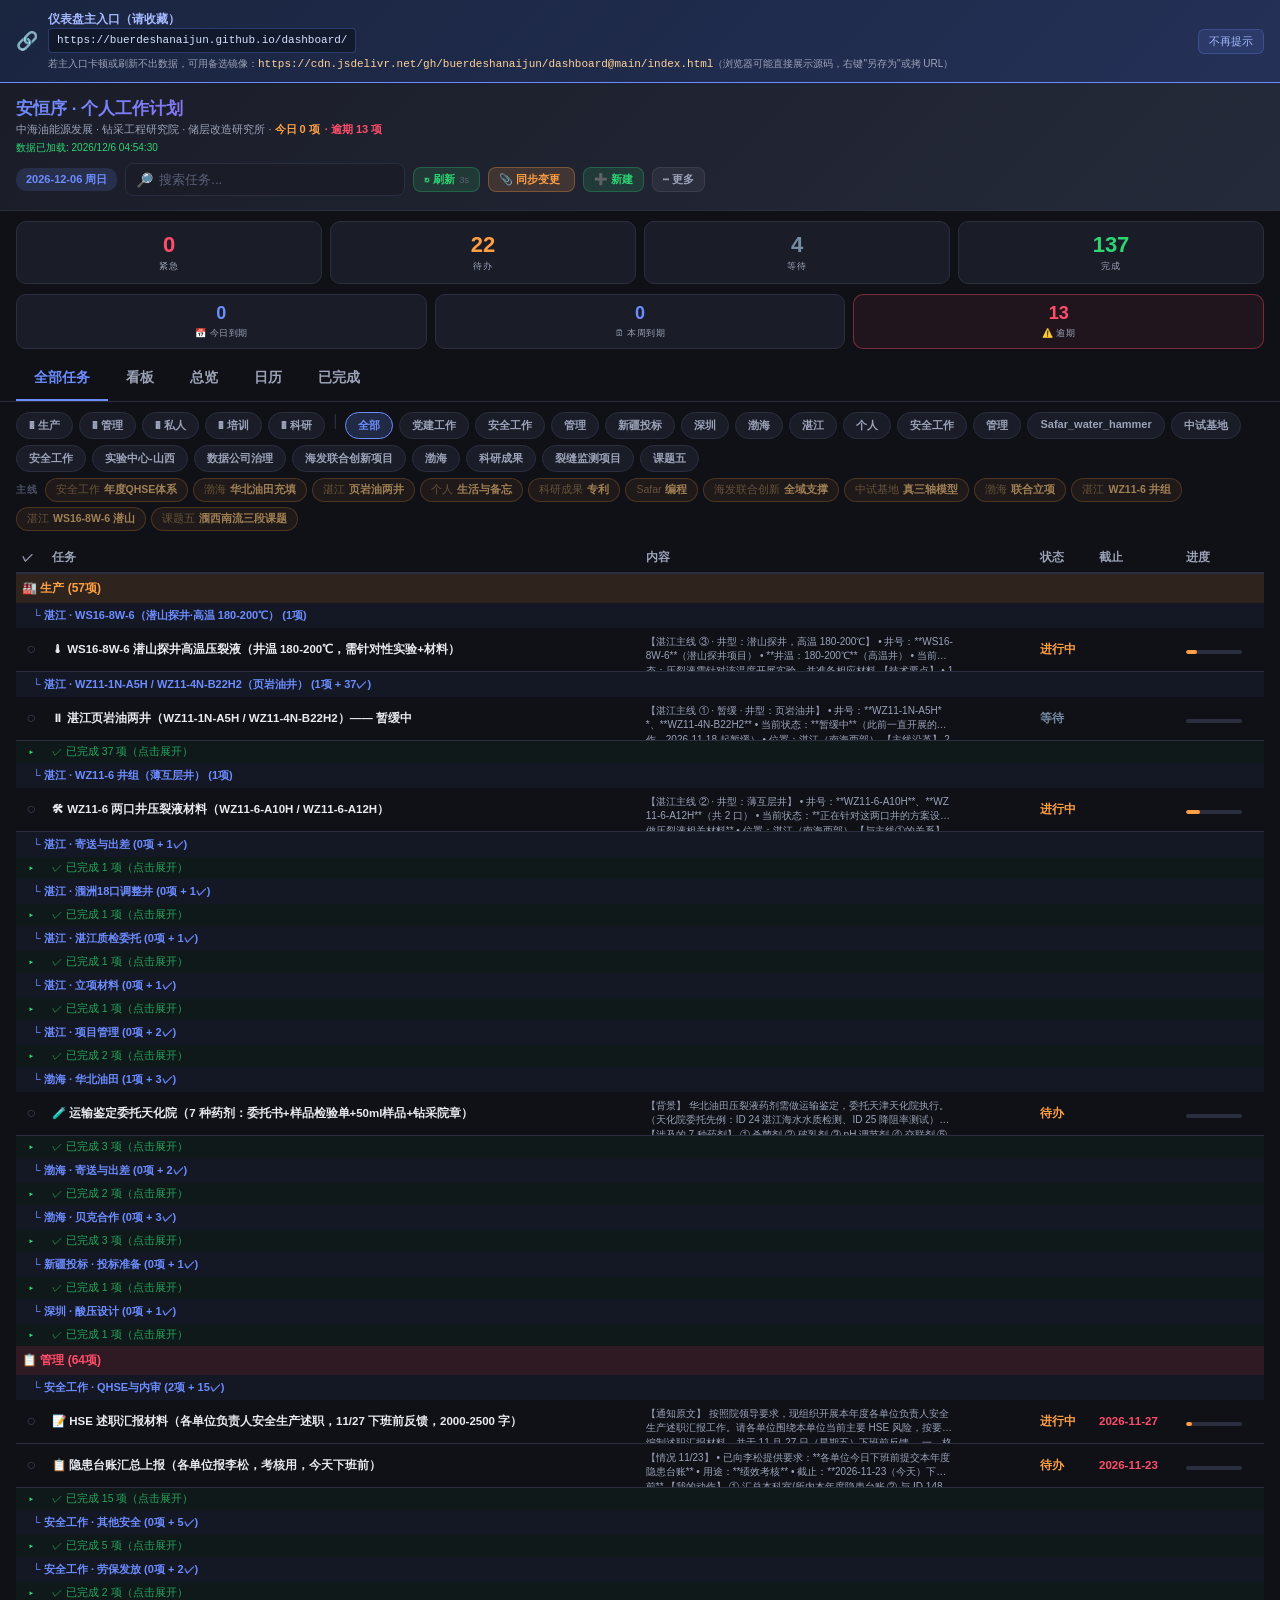
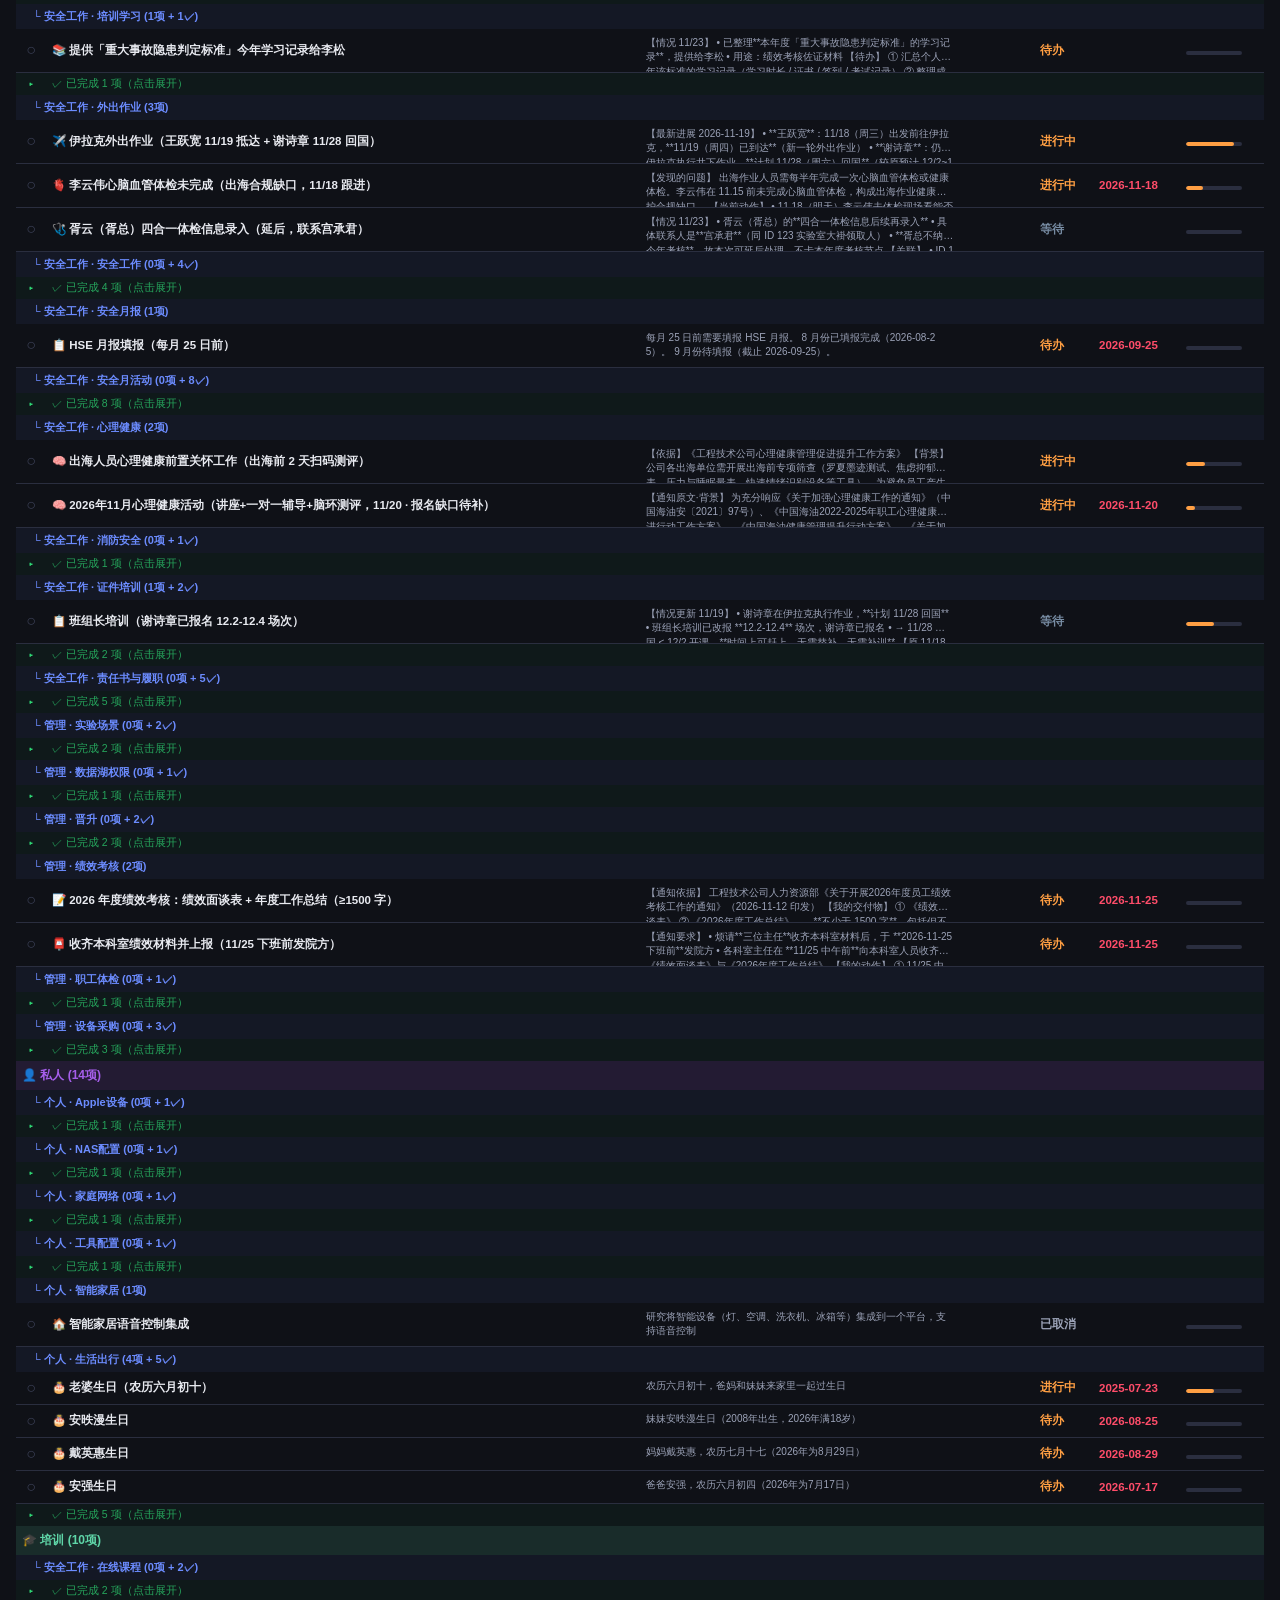
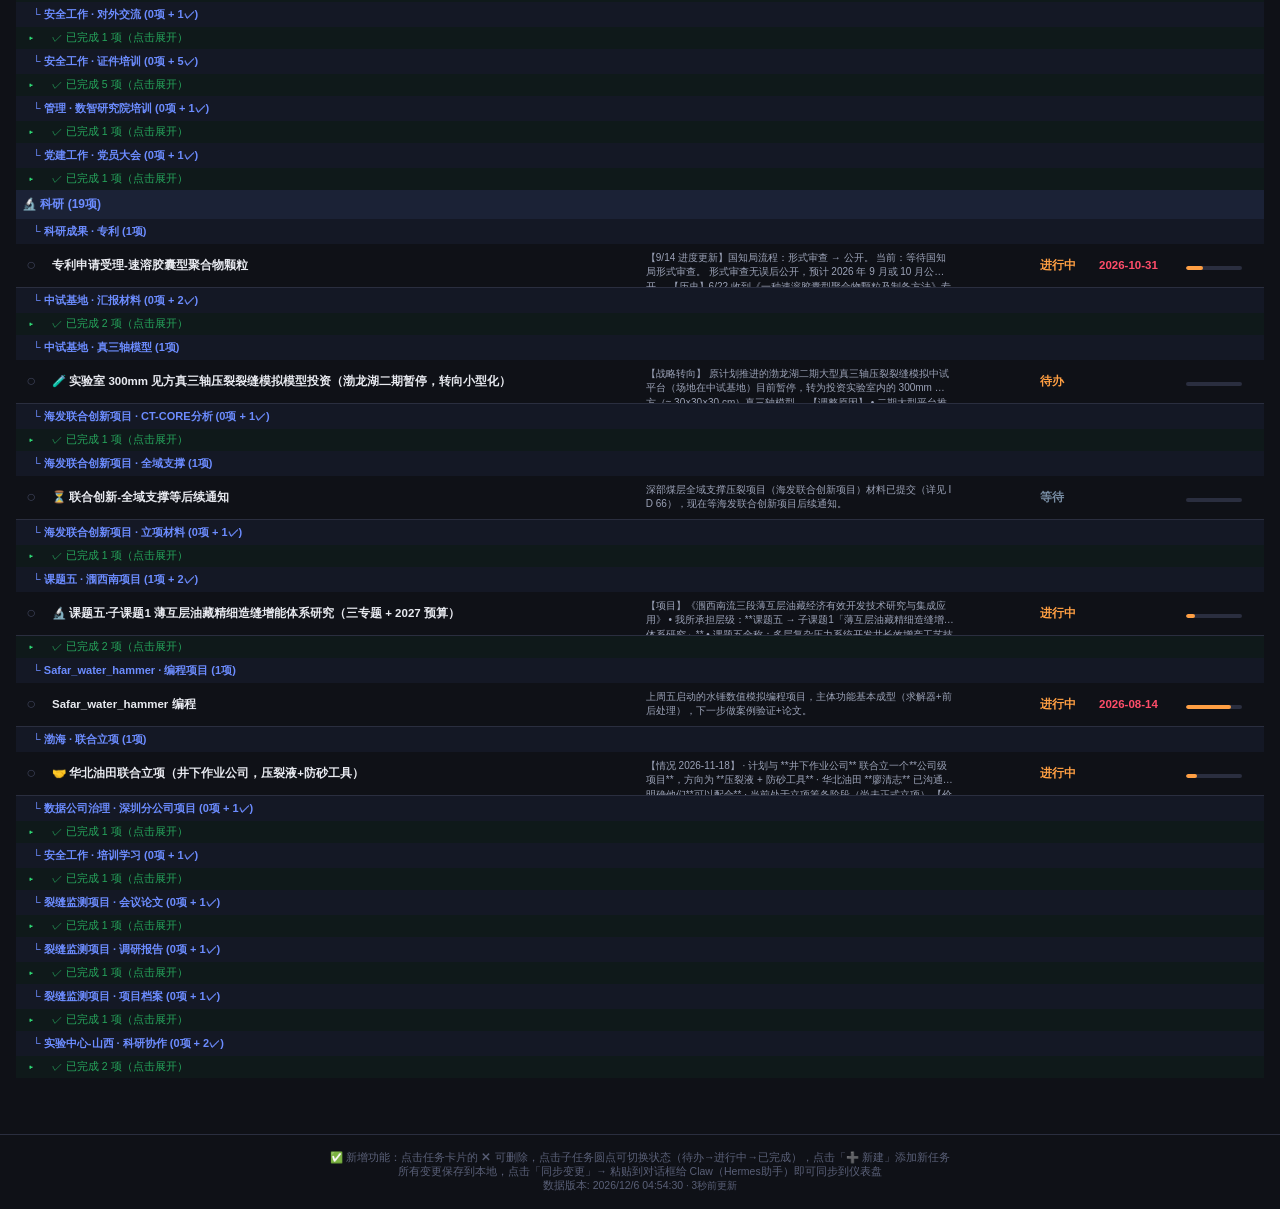
==== commit 2336f97b: "🔧 修复首次加载缓存：data.json URL 改为 10 分钟滚动桶，避免部署后整天显示旧数据" ====
--- a/index.html
+++ b/index.html
@@ -915,8 +915,11 @@
 }
 
 // 缓存策略（2026-09-15 优化）：
-// - 首次加载：data.json?d=<当天日期> → 命中 GitHub Pages 的 10 分钟缓存 + ETag 304，省流量
+// - 首次加载：data.json?d=<日期>_<10分钟时间桶> → 命中 GitHub Pages 的 10 分钟缓存 + ETag 304，省流量
 // - 手动刷新：forceFresh=true → data.json?v=<时间戳> 强制拉最新（绕过缓存）
+// 2026-11-23 修正：原按「当天日期」固定 URL，浏览器会把当天早先的旧版本整日缓存住，
+//   部署后用户首次打开仍看到旧数据（实测线上 164 条却显示 157 条）。
+//   改为 10 分钟滚动桶：同一桶内重复访问仍命中缓存，跨桶自动失效，脏数据最长滞留 10 分钟。
 function fetchWithRetry(callback, forceFresh) {
   var url;
   if (forceFresh) {
@@ -924,7 +927,8 @@
   } else {
     var now = new Date();
     var dayTag = now.getFullYear() + "-" + String(now.getMonth()+1).padStart(2,'0') + "-" + String(now.getDate()).padStart(2,'0');
-    url = "data.json?d=" + dayTag;
+    var bucket = Math.floor(Date.now() / 600000); // 10 分钟滚动桶
+    url = "data.json?d=" + dayTag + "_" + bucket;
   }
   var xhr = new XMLHttpRequest();
   xhr.open("GET", url, true);
